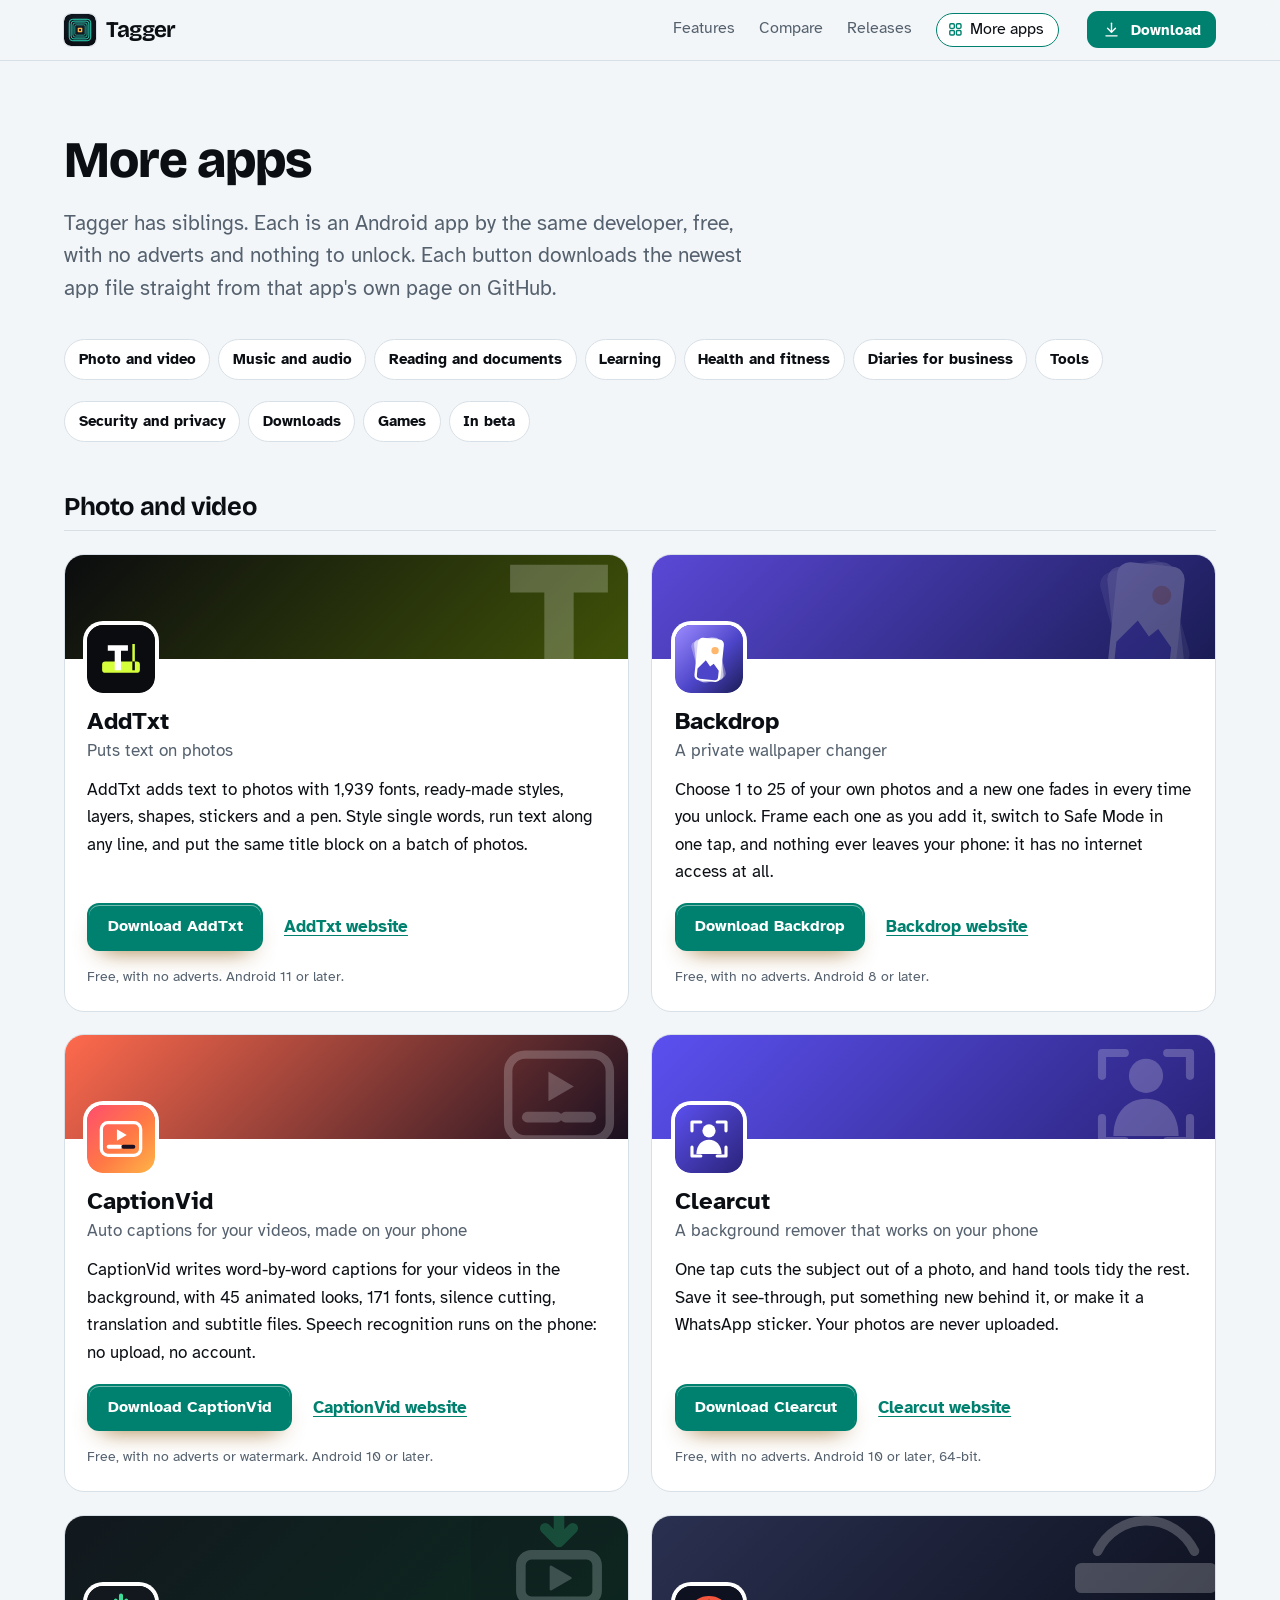
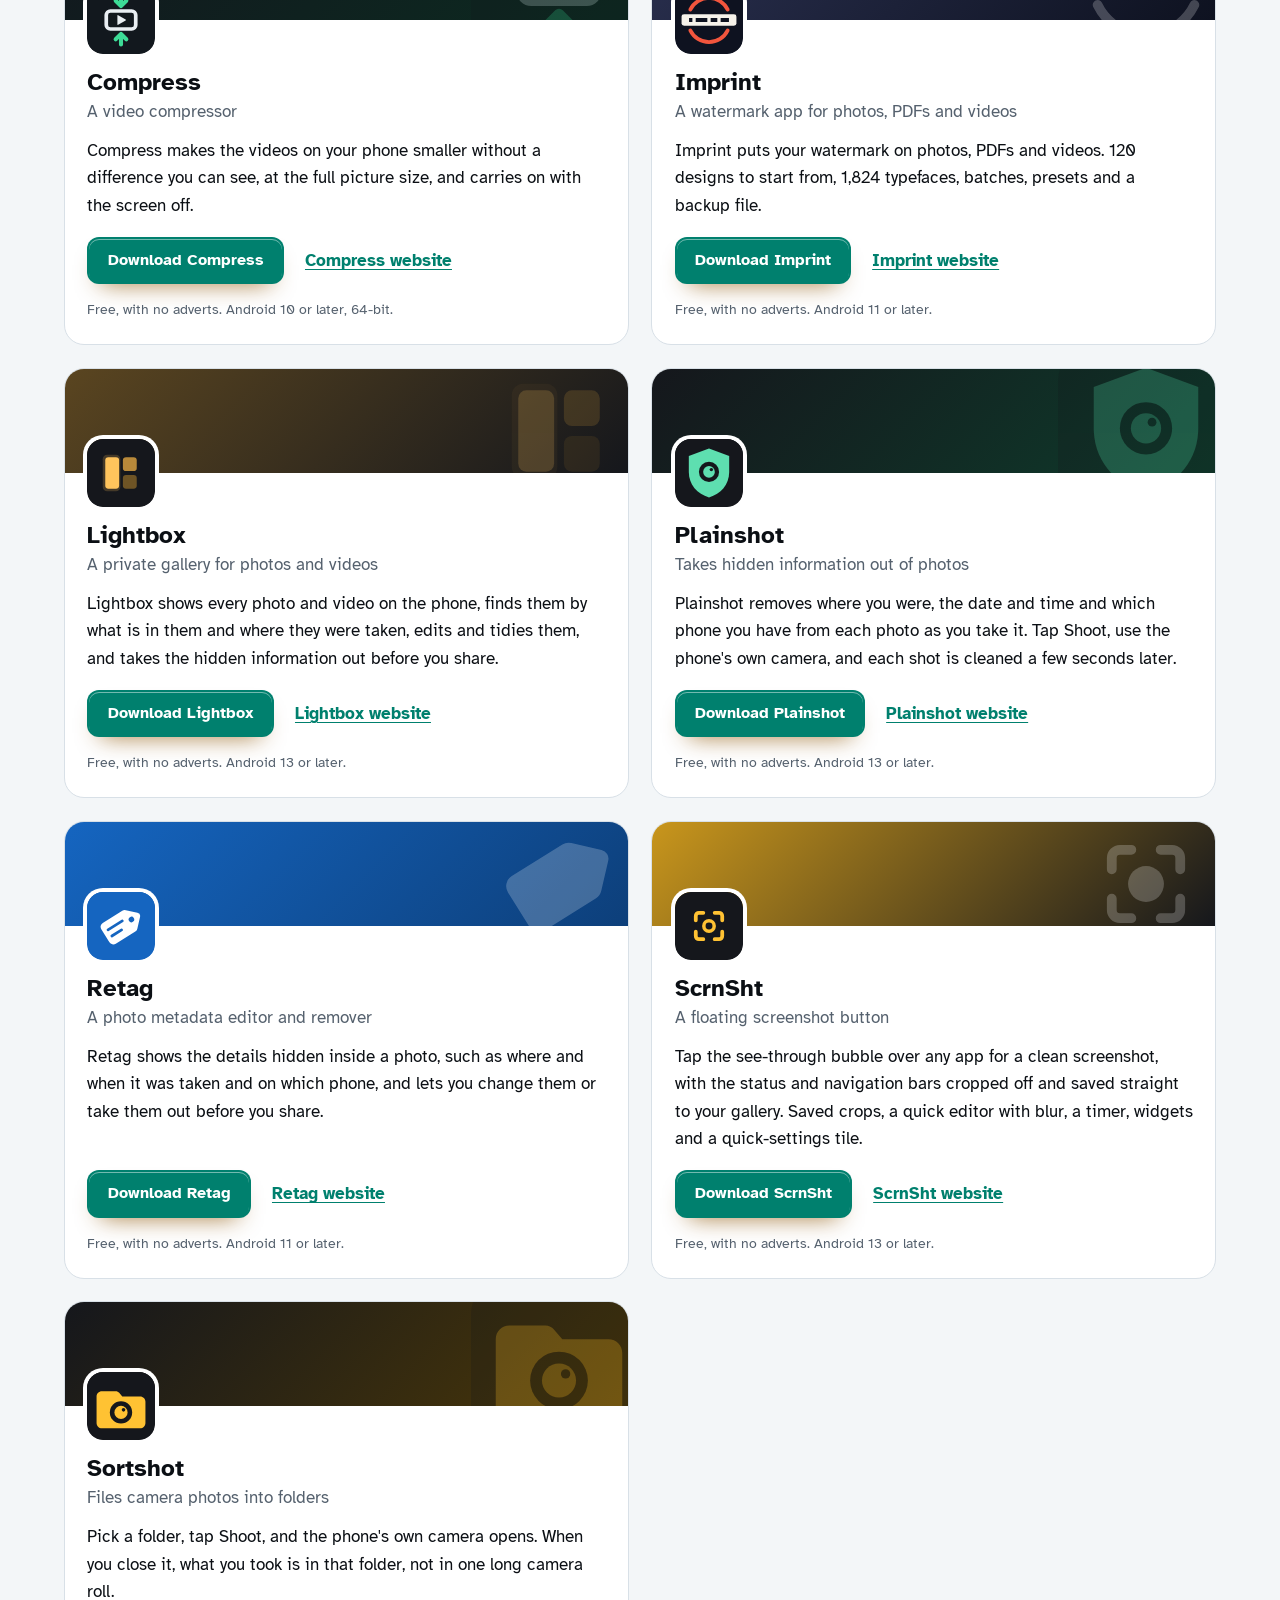
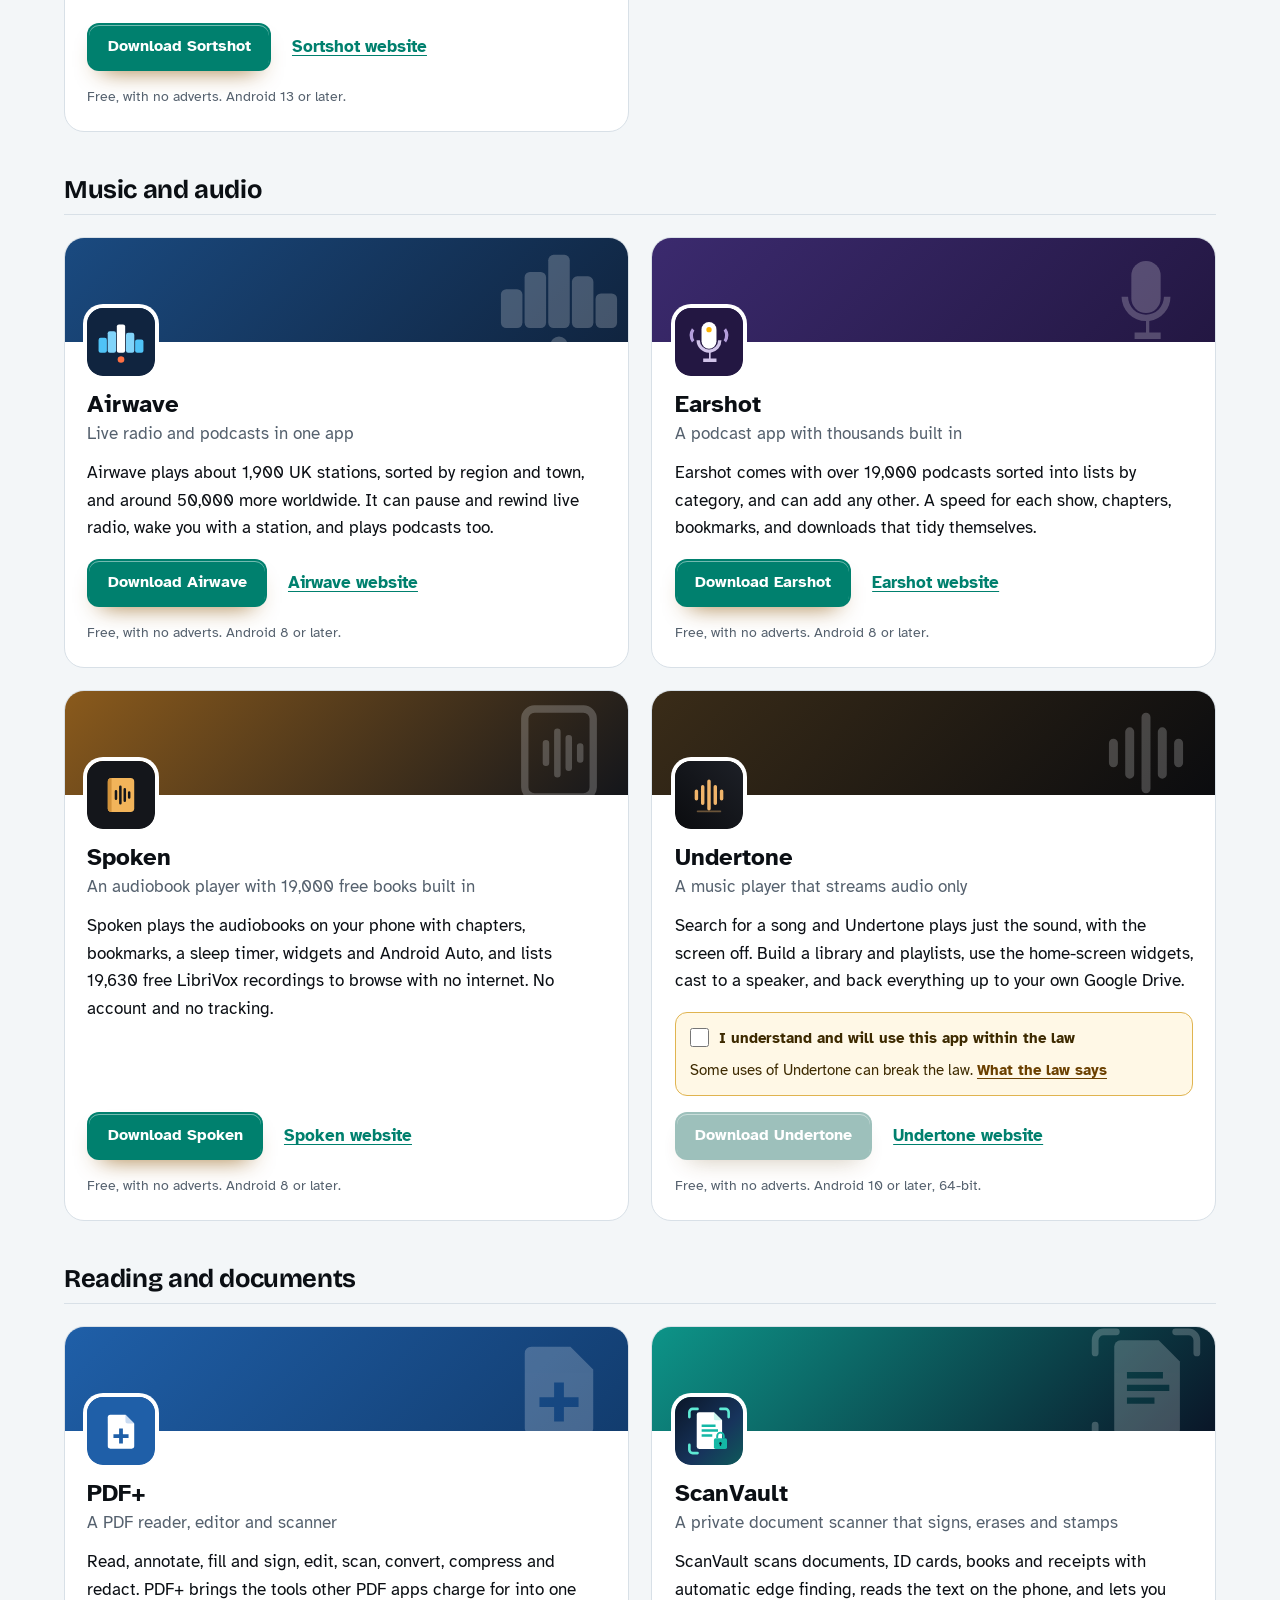
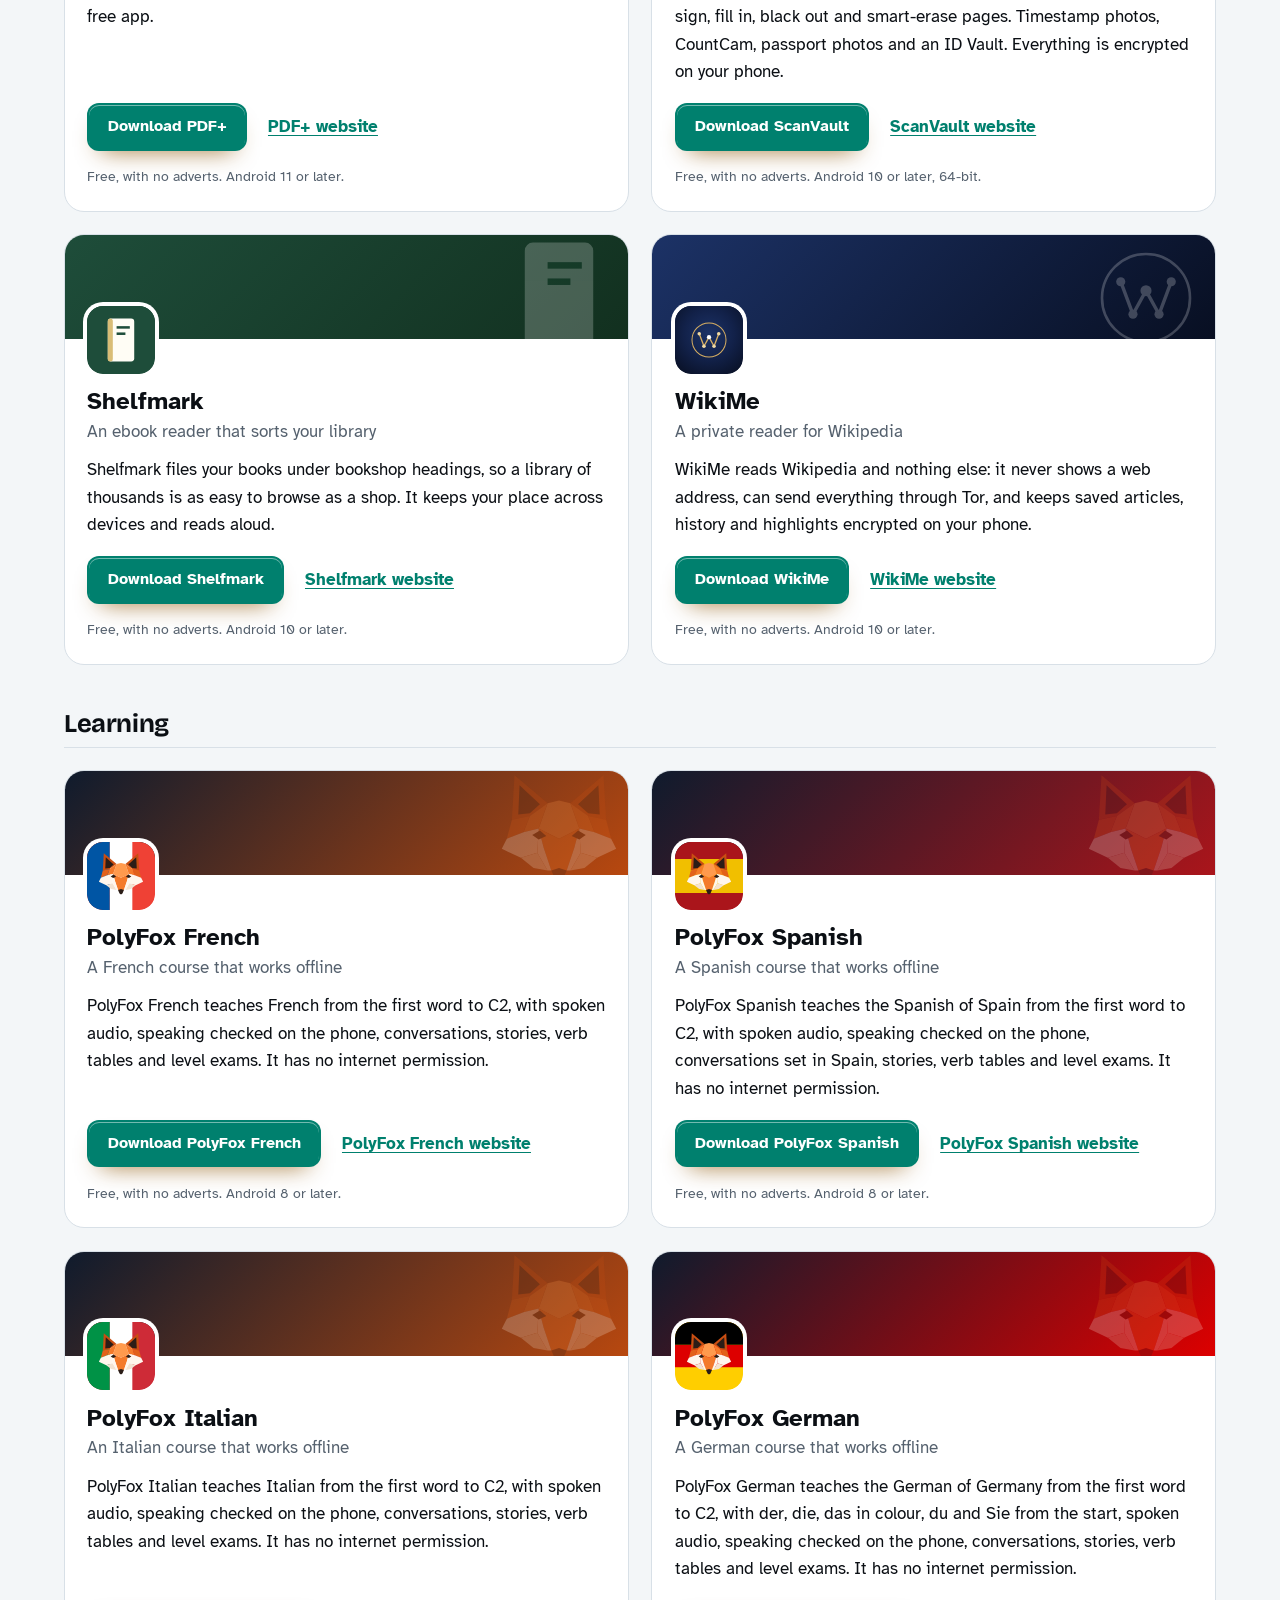
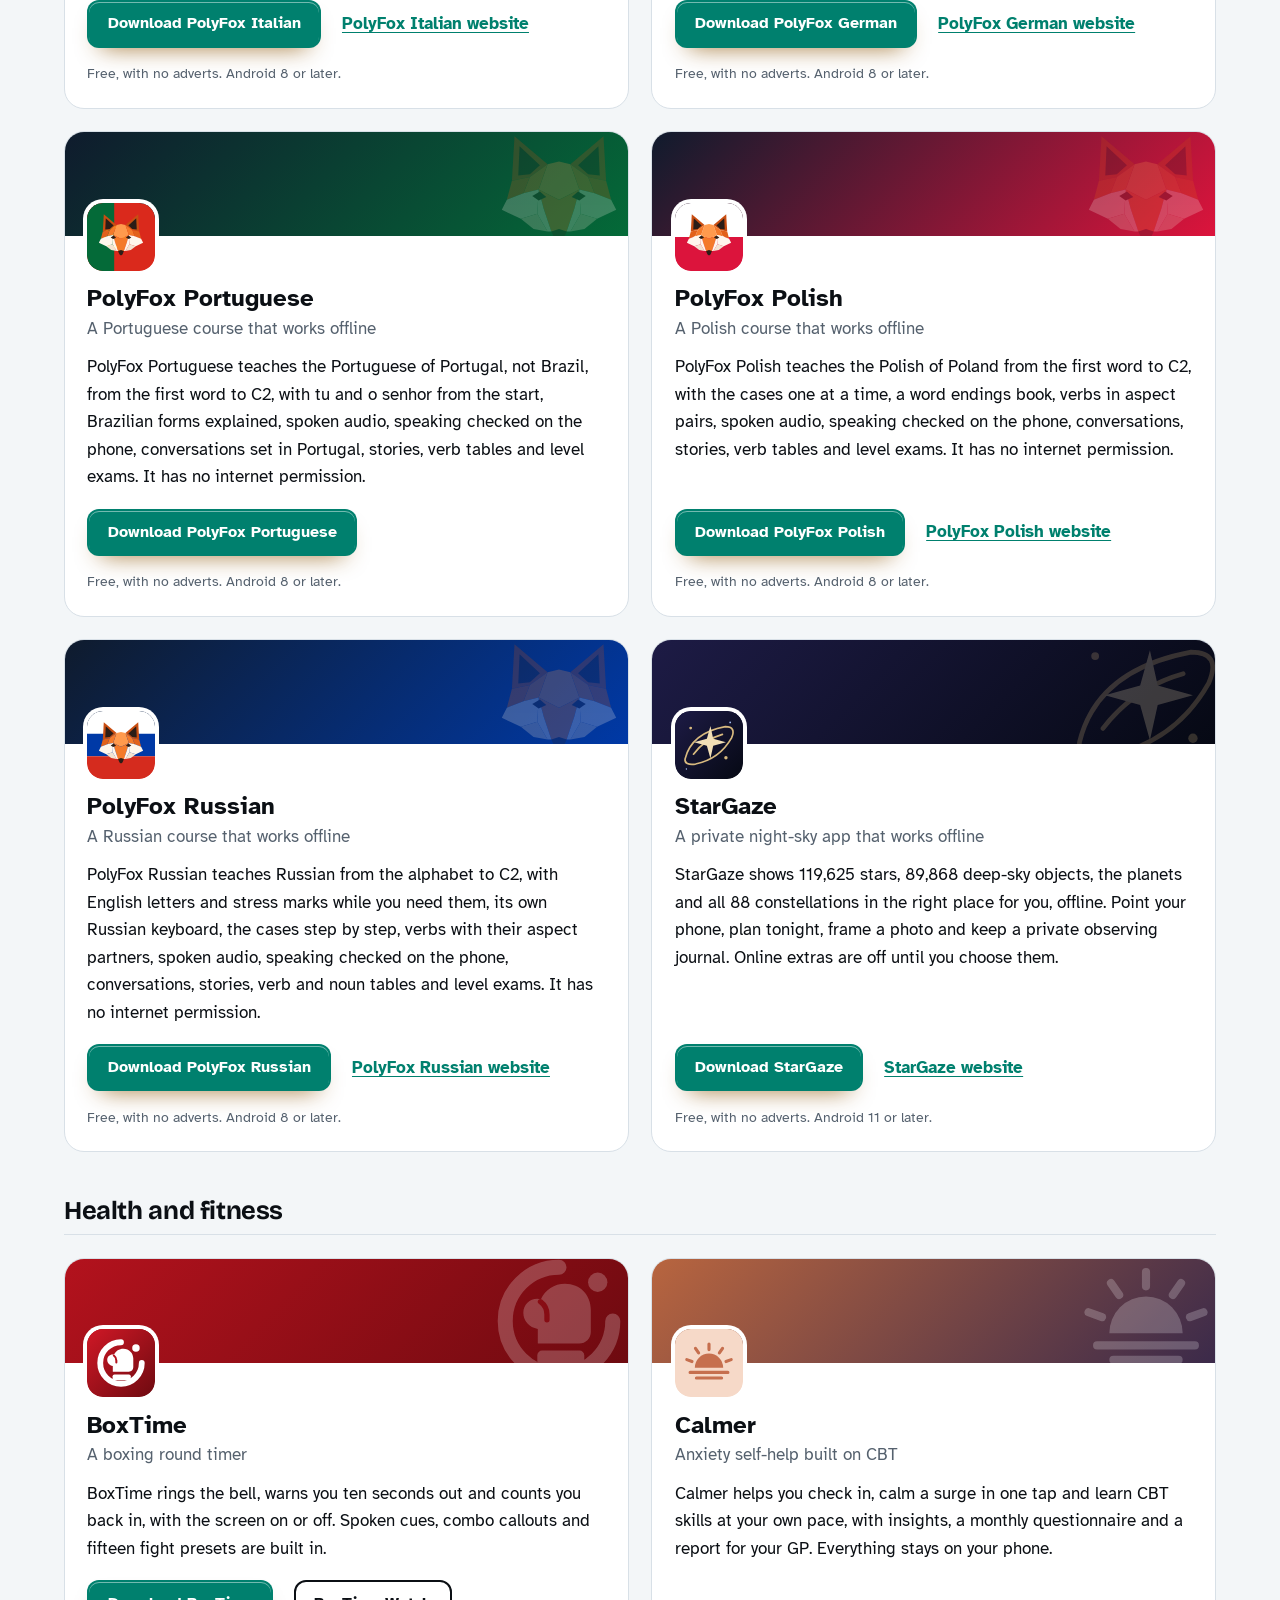
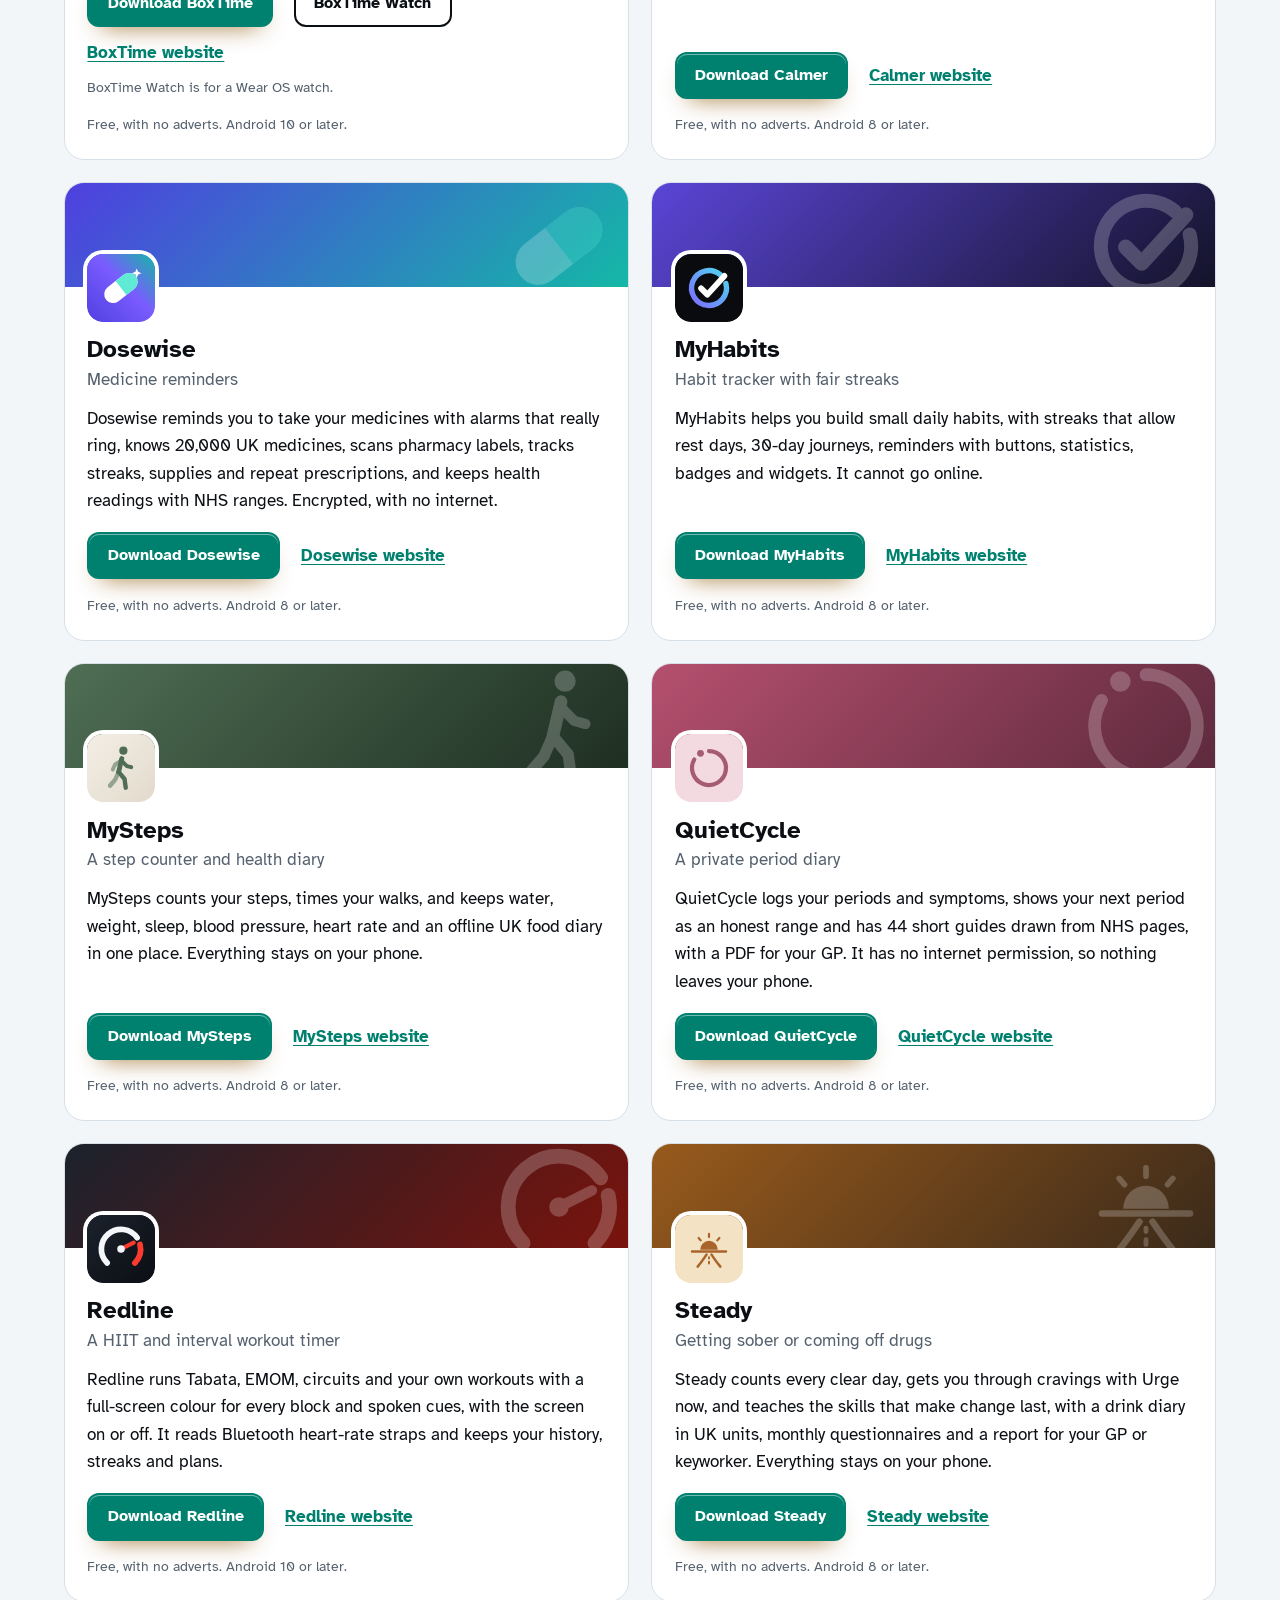
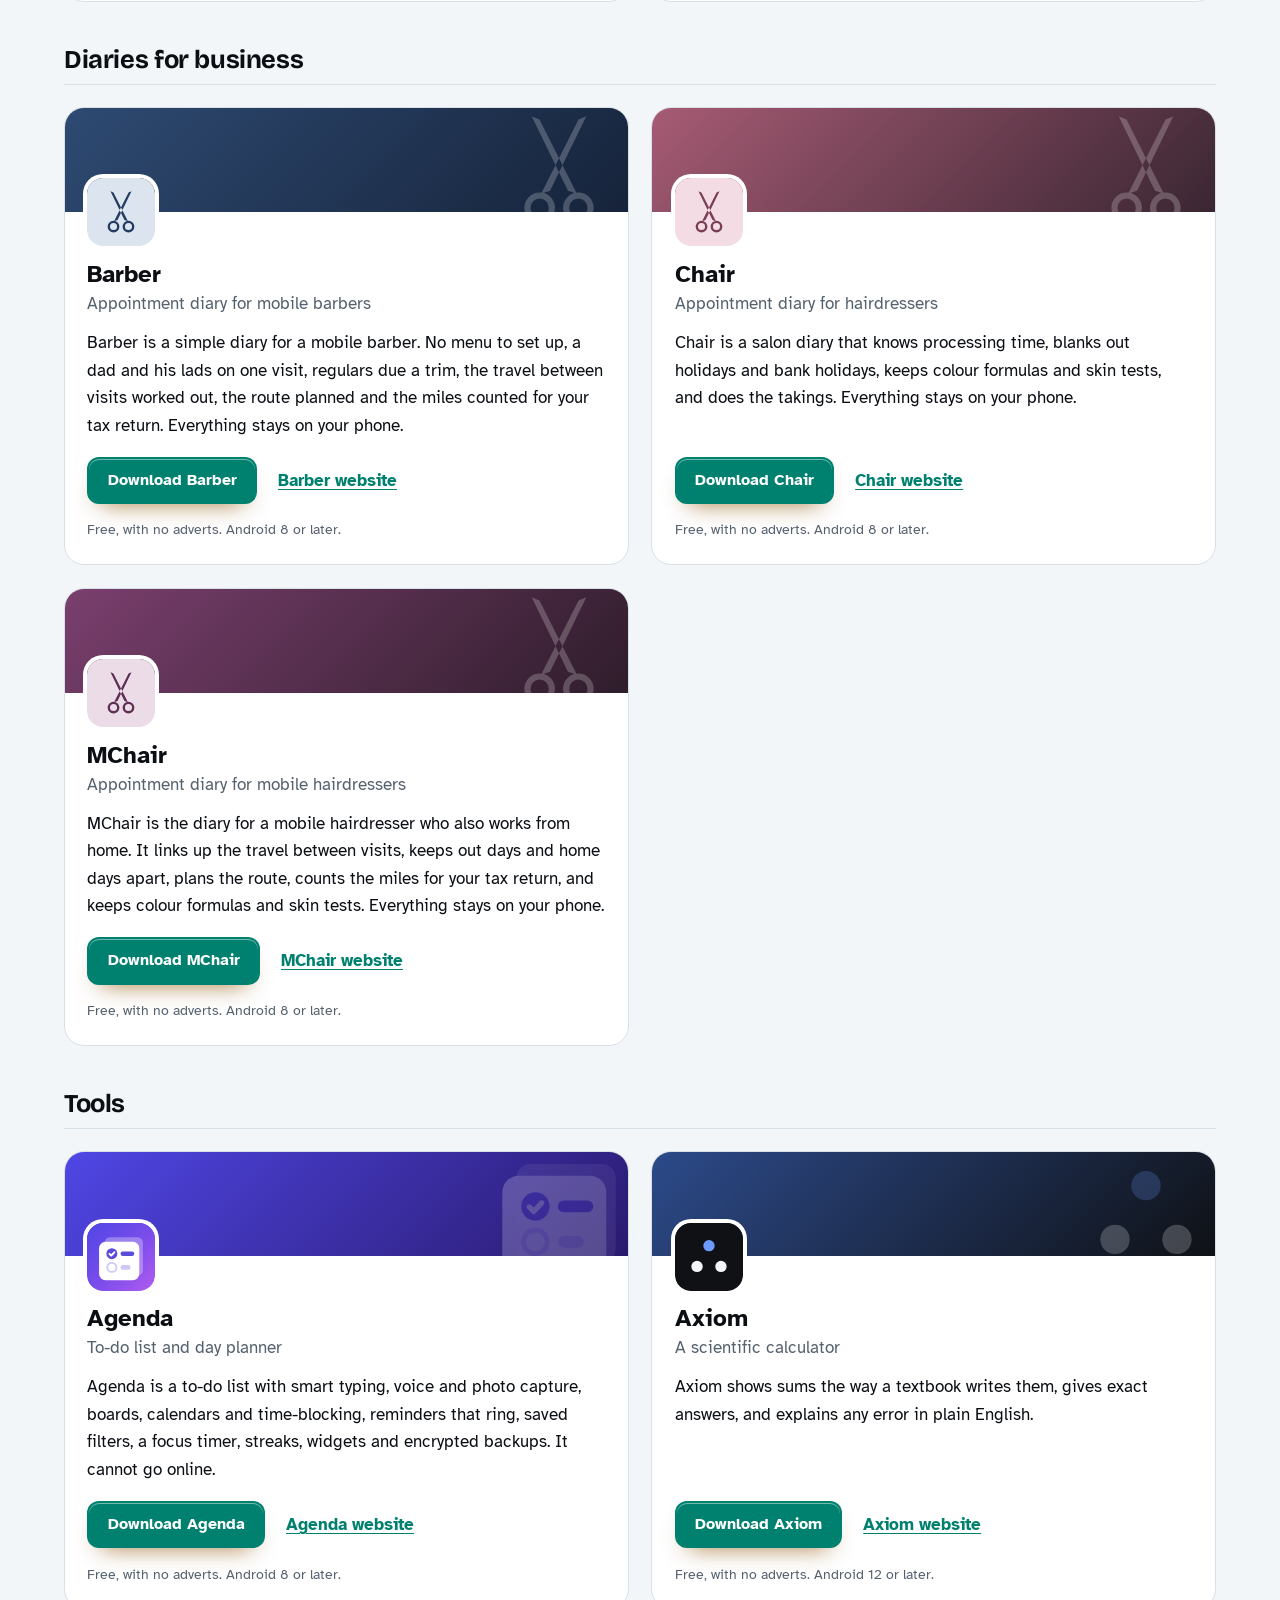
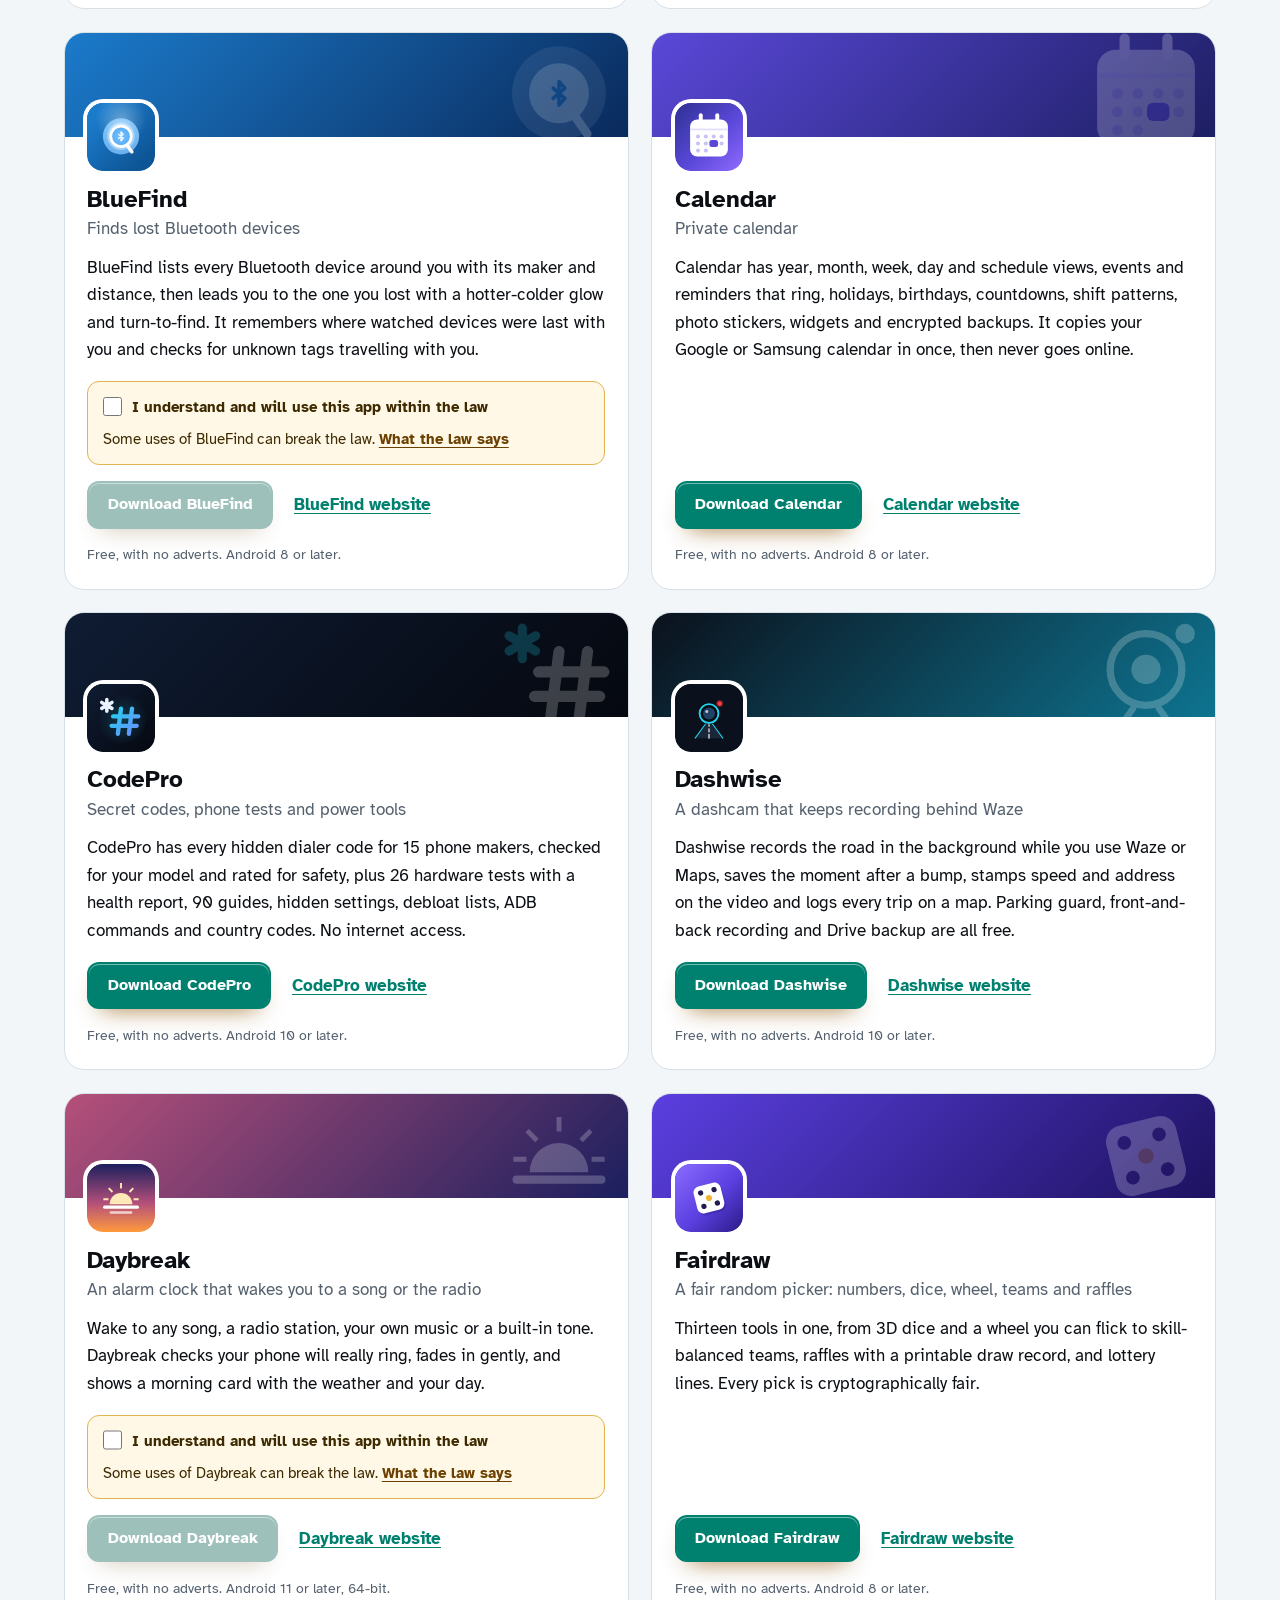
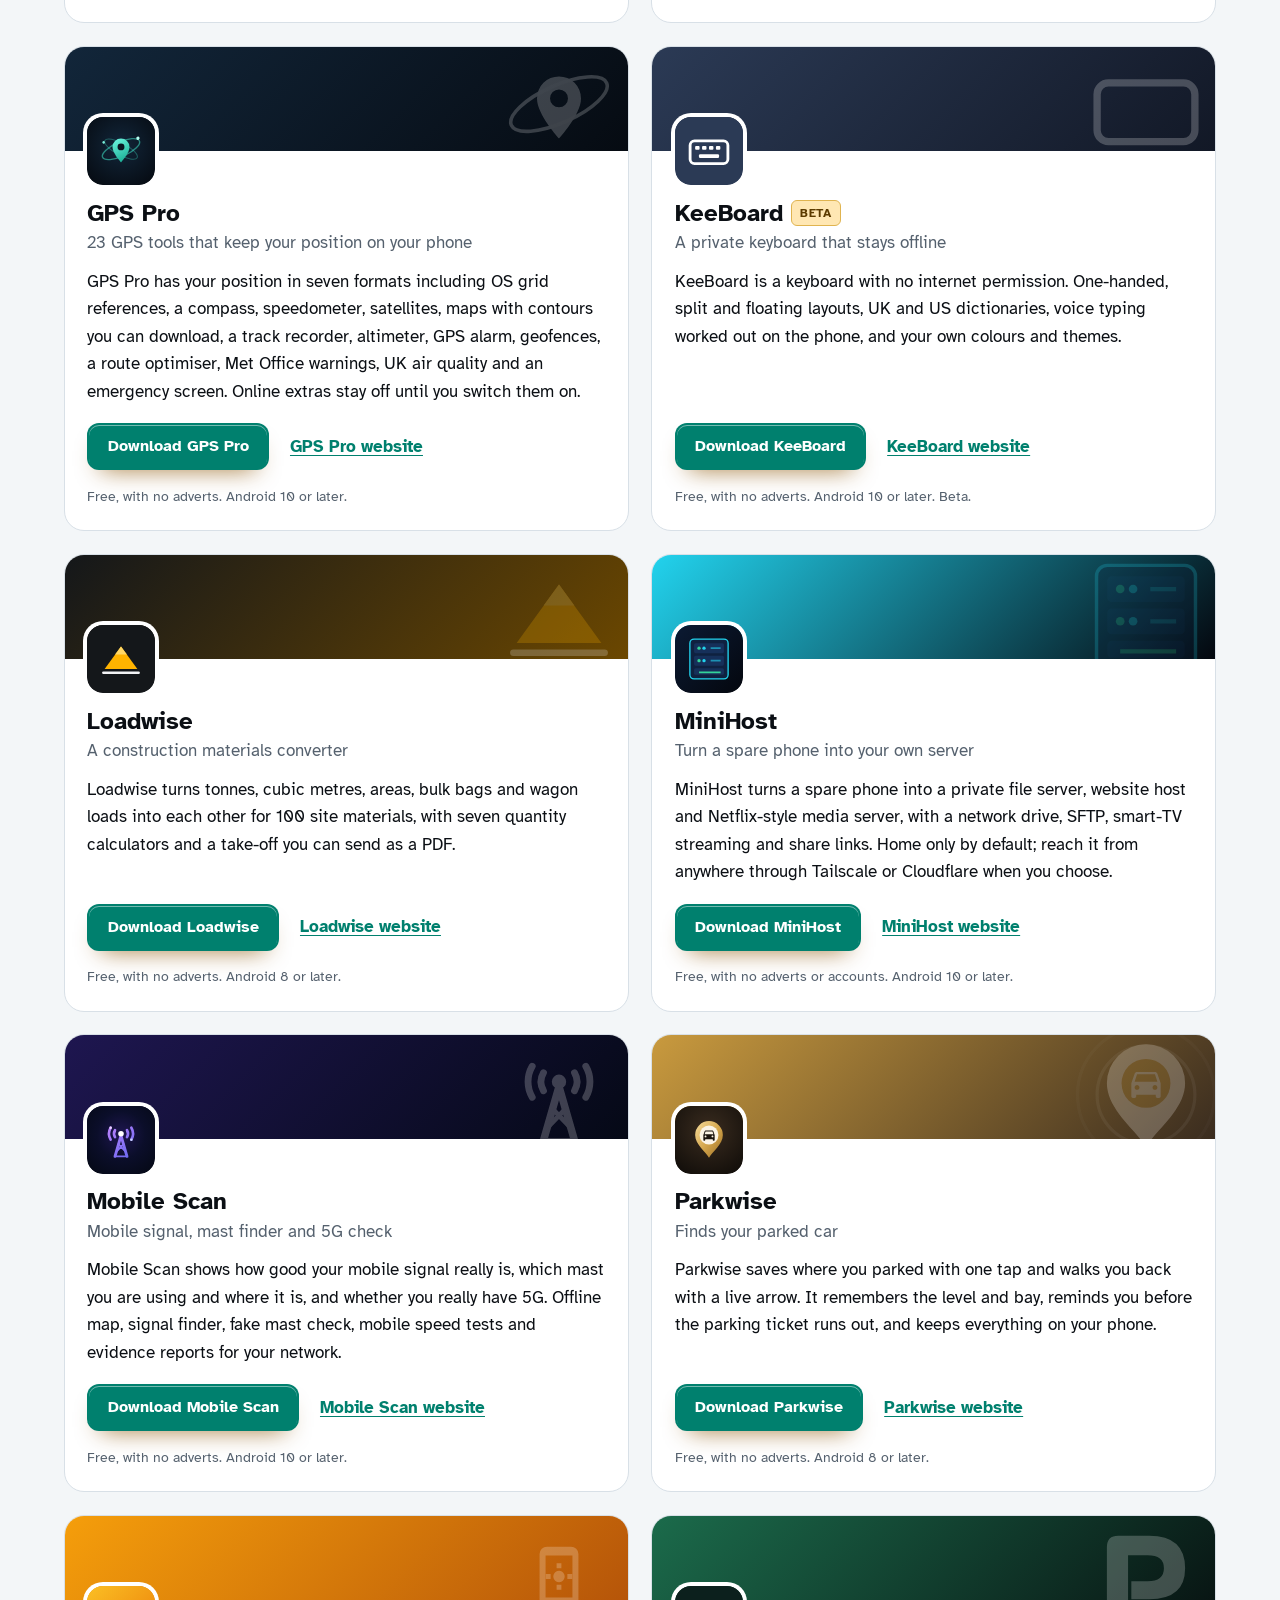
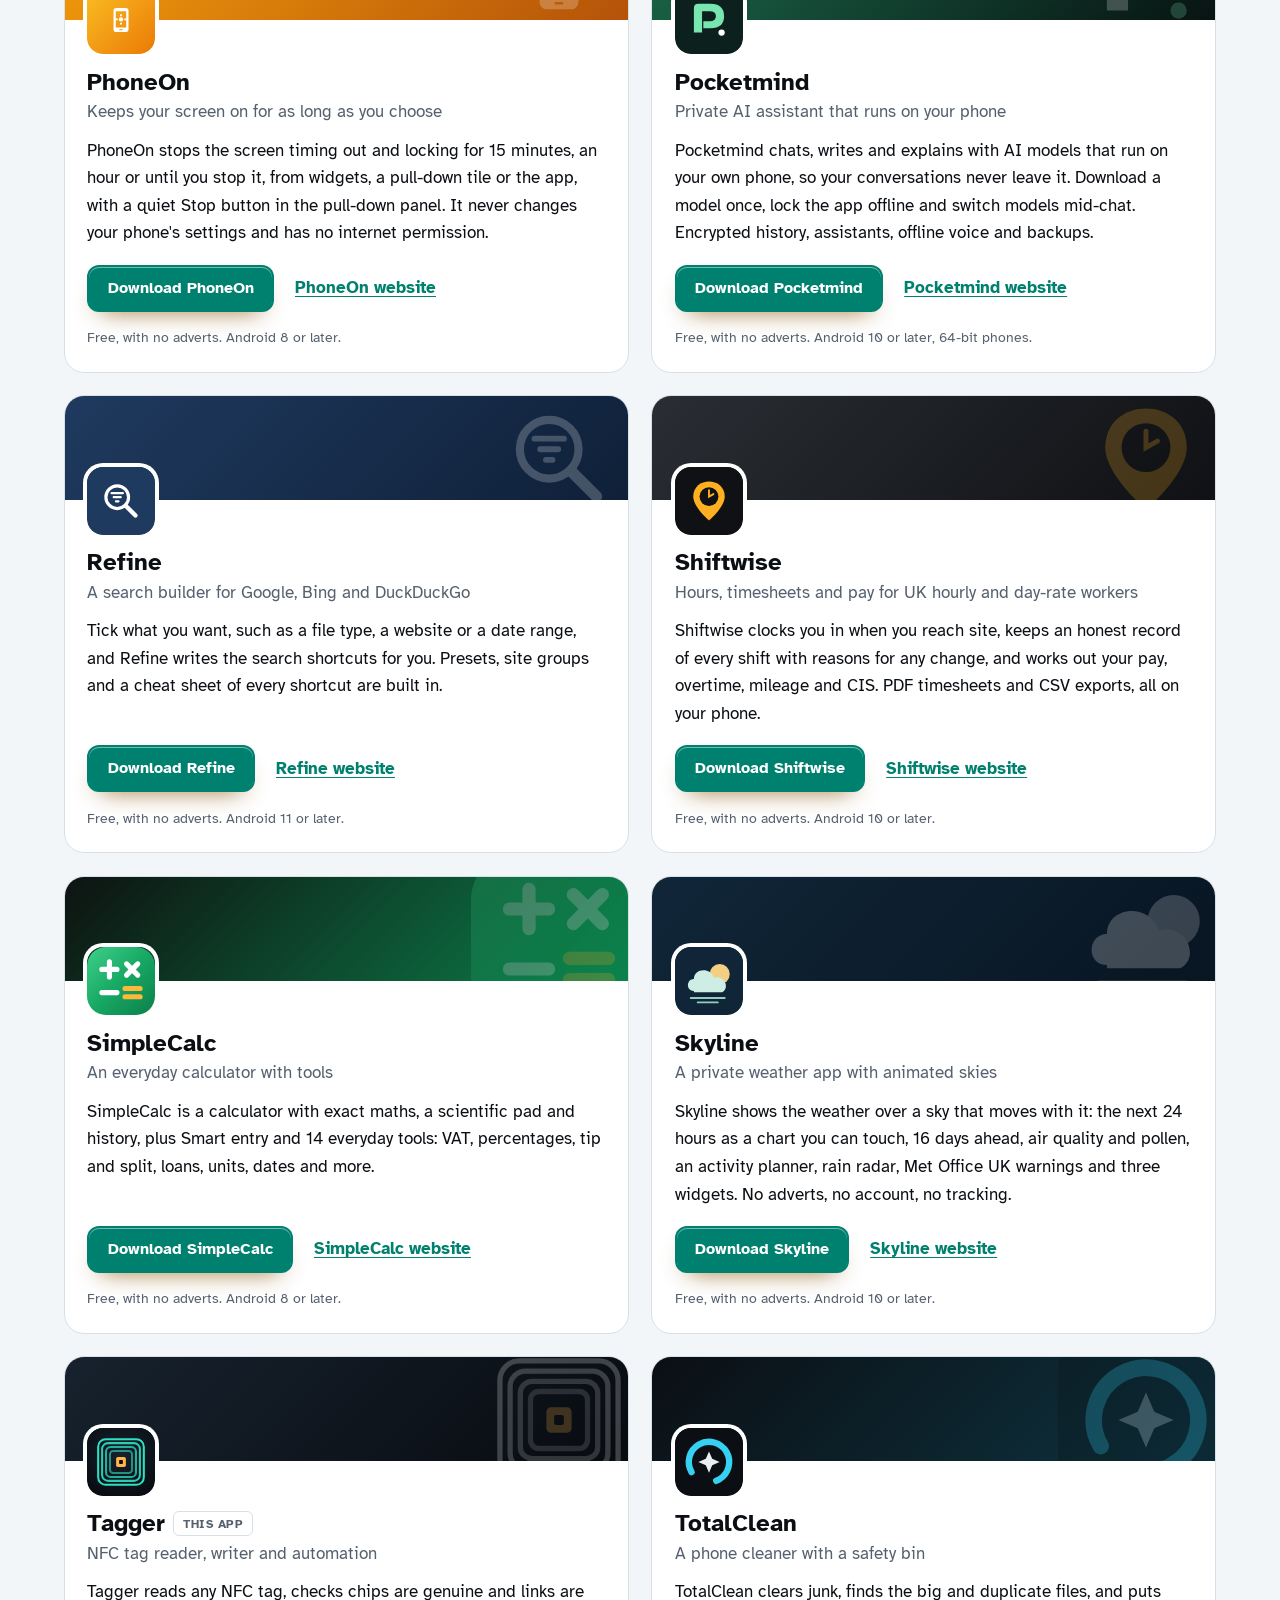
==== more-apps.html @ e25c7b2e "More apps: add MegaGen" ====
<!DOCTYPE html>
<html lang="en-GB">
<head>
<meta charset="utf-8">
<meta name="viewport" content="width=device-width, initial-scale=1">
<title>More free Android apps from the maker of Tagger</title>
<meta name="description" content="All 92 free Android apps from the maker of Tagger, in one list by category, each with its download and a link to its website.">
<meta name="author" content="Jonathan Jackson">
<link rel="canonical" href="https://customgpter.github.io/tagger/more-apps.html">
<meta name="theme-color" content="#f3f6f8" media="(prefers-color-scheme: light)">
<meta name="theme-color" content="#080b10" media="(prefers-color-scheme: dark)">
<meta property="og:type" content="website">
<meta property="og:site_name" content="Tagger">
<meta property="og:title" content="More free Android apps from the maker of Tagger">
<meta property="og:description" content="All 92 free Android apps from the maker of Tagger, in one list by category, each with its download and a link to its website.">
<meta property="og:url" content="https://customgpter.github.io/tagger/more-apps.html">
<meta property="og:image" content="https://customgpter.github.io/tagger/assets/og.png">
<meta property="og:image:width" content="1200">
<meta property="og:image:height" content="630">
<meta property="og:image:alt" content="Tagger&#x27;s tag screen: an NTAG215 with its ID, memory used, and the link, Wi-Fi network and contact stored on it">
<meta property="og:locale" content="en_GB">
<meta name="twitter:card" content="summary_large_image">
<link rel="icon" href="./assets/favicon.svg" type="image/svg+xml">
<link rel="apple-touch-icon" href="./assets/apple-touch-icon.png">
<link rel="preload" href="./assets/fonts/bricolage-grotesque-latin.woff2" as="font" type="font/woff2" crossorigin>
<link rel="preload" href="./assets/fonts/atkinson-hyperlegible-latin-400-normal.woff2" as="font" type="font/woff2" crossorigin>
<link rel="stylesheet" href="./assets/site.css?v=1">
<link rel="stylesheet" href="./assets/house.css?v=1">
<script type="application/ld+json">{"@context":"https://schema.org","@type":"ItemList","name":"Apps from the maker of Tagger","url":"https://customgpter.github.io/tagger/more-apps.html","itemListElement":[{"@type":"ListItem","position":1,"name":"AddTxt","url":"https://customgpter.github.io/addtxt/"},{"@type":"ListItem","position":2,"name":"Backdrop","url":"https://customgpter.github.io/backdrop/"},{"@type":"ListItem","position":3,"name":"CaptionVid","url":"https://customgpter.github.io/captionvid/"},{"@type":"ListItem","position":4,"name":"Clearcut","url":"https://customgpter.github.io/clearcut/"},{"@type":"ListItem","position":5,"name":"Compress","url":"https://customgpter.github.io/compress/"},{"@type":"ListItem","position":6,"name":"Imprint","url":"https://customgpter.github.io/imprint/"},{"@type":"ListItem","position":7,"name":"Lightbox","url":"https://customgpter.github.io/lightbox/"},{"@type":"ListItem","position":8,"name":"Plainshot","url":"https://customgpter.github.io/plainshot/"},{"@type":"ListItem","position":9,"name":"Retag","url":"https://customgpter.github.io/retag/"},{"@type":"ListItem","position":10,"name":"ScrnSht","url":"https://customgpter.github.io/scrnsht/"},{"@type":"ListItem","position":11,"name":"Sortshot","url":"https://customgpter.github.io/sortshot/"},{"@type":"ListItem","position":12,"name":"Airwave","url":"https://customgpter.github.io/airwave/"},{"@type":"ListItem","position":13,"name":"Earshot","url":"https://customgpter.github.io/earshot/"},{"@type":"ListItem","position":14,"name":"Spoken","url":"https://customgpter.github.io/spoken/"},{"@type":"ListItem","position":15,"name":"Undertone","url":"https://customgpter.github.io/undertone/"},{"@type":"ListItem","position":16,"name":"PDF+","url":"https://customgpter.github.io/pdfplus/"},{"@type":"ListItem","position":17,"name":"ScanVault","url":"https://customgpter.github.io/scanvault/"},{"@type":"ListItem","position":18,"name":"Shelfmark","url":"https://customgpter.github.io/shelfmark/"},{"@type":"ListItem","position":19,"name":"WikiMe","url":"https://customgpter.github.io/wikime/"},{"@type":"ListItem","position":20,"name":"PolyFox French","url":"https://customgpter.github.io/polyfox/"},{"@type":"ListItem","position":21,"name":"PolyFox German","url":"https://customgpter.github.io/polyfox-german/"},{"@type":"ListItem","position":22,"name":"PolyFox Polish","url":"https://customgpter.github.io/polyfox-polish/"},{"@type":"ListItem","position":23,"name":"PolyFox Russian","url":"https://customgpter.github.io/polyfox-russian/"},{"@type":"ListItem","position":24,"name":"StarGaze","url":"https://customgpter.github.io/stargaze/"},{"@type":"ListItem","position":25,"name":"BoxTime","url":"https://customgpter.github.io/boxtime/"},{"@type":"ListItem","position":26,"name":"Calmer","url":"https://customgpter.github.io/calmer/"},{"@type":"ListItem","position":27,"name":"Dosewise","url":"https://customgpter.github.io/dosewise/"},{"@type":"ListItem","position":28,"name":"MyHabits","url":"https://customgpter.github.io/myhabits/"},{"@type":"ListItem","position":29,"name":"MySteps","url":"https://customgpter.github.io/mysteps/"},{"@type":"ListItem","position":30,"name":"QuietCycle","url":"https://customgpter.github.io/quietcycle/"},{"@type":"ListItem","position":31,"name":"Redline","url":"https://customgpter.github.io/redline/"},{"@type":"ListItem","position":32,"name":"Steady","url":"https://customgpter.github.io/steady/"},{"@type":"ListItem","position":33,"name":"Barber","url":"https://customgpter.github.io/barber/"},{"@type":"ListItem","position":34,"name":"Chair","url":"https://customgpter.github.io/chair/"},{"@type":"ListItem","position":35,"name":"MChair","url":"https://customgpter.github.io/mchair/"},{"@type":"ListItem","position":36,"name":"Agenda","url":"https://customgpter.github.io/agenda/"},{"@type":"ListItem","position":37,"name":"Axiom","url":"https://customgpter.github.io/axiom/"},{"@type":"ListItem","position":38,"name":"BlueFind","url":"https://customgpter.github.io/bluefind/"},{"@type":"ListItem","position":39,"name":"Calendar","url":"https://customgpter.github.io/calendar/"},{"@type":"ListItem","position":40,"name":"CodePro","url":"https://customgpter.github.io/codepro/"},{"@type":"ListItem","position":41,"name":"Dashwise","url":"https://customgpter.github.io/dashwise/"},{"@type":"ListItem","position":42,"name":"Daybreak","url":"https://customgpter.github.io/daybreak/"},{"@type":"ListItem","position":43,"name":"Fairdraw","url":"https://customgpter.github.io/fairdraw/"},{"@type":"ListItem","position":44,"name":"GPS Pro","url":"https://customgpter.github.io/gpspro/"},{"@type":"ListItem","position":45,"name":"KeeBoard","url":"https://customgpter.github.io/keeboard/"},{"@type":"ListItem","position":46,"name":"Loadwise","url":"https://customgpter.github.io/loadwise/"},{"@type":"ListItem","position":47,"name":"MiniHost","url":"https://customgpter.github.io/minihost/"},{"@type":"ListItem","position":48,"name":"Mobile Scan","url":"https://customgpter.github.io/mobilescan/"},{"@type":"ListItem","position":49,"name":"Parkwise","url":"https://customgpter.github.io/parkwise/"},{"@type":"ListItem","position":50,"name":"Pocketmind","url":"https://customgpter.github.io/pocketmind/"},{"@type":"ListItem","position":51,"name":"Refine","url":"https://customgpter.github.io/refine/"},{"@type":"ListItem","position":52,"name":"Shiftwise","url":"https://customgpter.github.io/shiftwise/"},{"@type":"ListItem","position":53,"name":"SimpleCalc","url":"https://customgpter.github.io/simplecalc/"},{"@type":"ListItem","position":54,"name":"Skyline","url":"https://customgpter.github.io/skyline/"},{"@type":"ListItem","position":55,"name":"Tagger","url":"https://customgpter.github.io/tagger/"},{"@type":"ListItem","position":56,"name":"TotalClean","url":"https://customgpter.github.io/totalclean/"},{"@type":"ListItem","position":57,"name":"TVLink","url":"https://customgpter.github.io/tvlink/"},{"@type":"ListItem","position":58,"name":"Unbox","url":"https://customgpter.github.io/unbox/"},{"@type":"ListItem","position":59,"name":"WhatsKeep","url":"https://customgpter.github.io/whatskeep/"},{"@type":"ListItem","position":60,"name":"WiFi Scan","url":"https://customgpter.github.io/wifiscan/"},{"@type":"ListItem","position":61,"name":"Auditly","url":"https://customgpter.github.io/auditly/"},{"@type":"ListItem","position":62,"name":"Backchannel","url":"https://customgpter.github.io/backchannel/"},{"@type":"ListItem","position":63,"name":"ENotes","url":"https://customgpter.github.io/enotes/"},{"@type":"ListItem","position":64,"name":"FindMe","url":"https://customgpter.github.io/findme/"},{"@type":"ListItem","position":65,"name":"iLock","url":"https://customgpter.github.io/ilock/"},{"@type":"ListItem","position":66,"name":"ImSafe","url":"https://customgpter.github.io/imsafe/"},{"@type":"ListItem","position":67,"name":"IShred","url":"https://customgpter.github.io/ishred/"},{"@type":"ListItem","position":68,"name":"LockBox","url":"https://customgpter.github.io/lockbox/"},{"@type":"ListItem","position":69,"name":"PassVault","url":"https://customgpter.github.io/passvault/"},{"@type":"ListItem","position":70,"name":"SpyFind","url":"https://customgpter.github.io/spyfind/"},{"@type":"ListItem","position":71,"name":"TextWipe","url":"https://customgpter.github.io/textwipe/"},{"@type":"ListItem","position":72,"name":"Tracewire","url":"https://customgpter.github.io/tracewire/"},{"@type":"ListItem","position":73,"name":"Vigil","url":"https://customgpter.github.io/vigil/"},{"@type":"ListItem","position":74,"name":"Grab","url":"https://customgpter.github.io/grab/"},{"@type":"ListItem","position":75,"name":"Swarm","url":"https://customgpter.github.io/swarm/"},{"@type":"ListItem","position":76,"name":"Plane Games","url":"https://customgpter.github.io/plane-games/"},{"@type":"ListItem","position":77,"name":"Ninefold","url":"https://customgpter.github.io/ninefold/"},{"@type":"ListItem","position":78,"name":"Cubewise","url":"https://customgpter.github.io/cubewise/"},{"@type":"ListItem","position":79,"name":"Tilewise","url":"https://customgpter.github.io/tilewise/"},{"@type":"ListItem","position":80,"name":"Letterwise","url":"https://customgpter.github.io/letterwise/"},{"@type":"ListItem","position":81,"name":"Kingside","url":"https://customgpter.github.io/kingside/"},{"@type":"ListItem","position":82,"name":"Deckhand","url":"https://customgpter.github.io/deckhand/"},{"@type":"ListItem","position":83,"name":"SNESForge","url":"https://customgpter.github.io/snesforge/"},{"@type":"ListItem","position":84,"name":"Fame Boy","url":"https://customgpter.github.io/fameboy/"},{"@type":"ListItem","position":85,"name":"PSPPro","url":"https://customgpter.github.io/psppro/"},{"@type":"ListItem","position":86,"name":"MegaGen","url":"https://customgpter.github.io/megagen/"},{"@type":"ListItem","position":87,"name":"QVR","url":"https://customgpter.github.io/qvr/"},{"@type":"ListItem","position":88,"name":"QVR Watch","url":"https://customgpter.github.io/qvr-watch/"},{"@type":"ListItem","position":89,"name":"QVRLite","url":"https://customgpter.github.io/qvrlite/"},{"@type":"ListItem","position":90,"name":"Onionz","url":"https://customgpter.github.io/onionz/"},{"@type":"ListItem","position":91,"name":"OnionzWeb","url":"https://customgpter.github.io/onionzweb/"}]}</script>
<link rel="stylesheet" href="./assets/apps-list.css?v=1">
<script src="./assets/apps-list.js?v=1" defer></script>
</head>
<body>
<a class="skip" href="#main">Skip to content</a>
<header class="masthead">
<div class="wrap">
<a class="brand" href="./" aria-label="Tagger home"><svg viewBox="0 0 108 108" aria-hidden="true"><defs><radialGradient id="tgg" cx="54" cy="40" r="80" gradientUnits="userSpaceOnUse"><stop offset="0" stop-color="#17222E"/><stop offset="1" stop-color="#080B10"/></radialGradient></defs><rect width="108" height="108" rx="24" fill="url(#tgg)"/><g transform="translate(54 54) scale(1.25) translate(-54 -54)"><rect x="25" y="25" width="58" height="58" rx="9.5" fill="none" stroke="#2DE1C2" stroke-opacity="1" stroke-width="2.6"/><rect x="30" y="30" width="48" height="48" rx="7.6" fill="none" stroke="#2DE1C2" stroke-opacity=".9" stroke-width="2.6"/><rect x="35" y="35" width="38" height="38" rx="5.8" fill="none" stroke="#2DE1C2" stroke-opacity=".75" stroke-width="2.6"/><rect x="40" y="40" width="28" height="28" rx="4.2" fill="none" stroke="#2DE1C2" stroke-opacity=".6" stroke-width="2.6"/><rect x="47.8" y="47.8" width="12.4" height="12.4" rx="2.2" fill="#FFB547"/><rect x="51.6" y="51.6" width="4.8" height="4.8" rx="0.9" fill="#0B0F14"/></g></svg><span>Tagger</span></a>
<nav aria-label="Main"><ul><li><a href="./#features">Features</a></li><li><a href="./compare.html">Compare</a></li><li><a href="./releases.html">Releases</a></li><li><a class="more-apps" href="./more-apps.html" aria-current="page"><svg class="ico" viewBox="0 0 24 24" aria-hidden="true"><rect x="4" y="4" width="6.5" height="6.5" rx="1.6"/><rect x="13.5" y="4" width="6.5" height="6.5" rx="1.6"/><rect x="4" y="13.5" width="6.5" height="6.5" rx="1.6"/><rect x="13.5" y="13.5" width="6.5" height="6.5" rx="1.6"/></svg>More apps</a></li></ul></nav>
<a class="button small" href="./#download"><svg class="ico" viewBox="0 0 24 24" aria-hidden="true"><path d="M12 4v11"/><path d="M7 10.5l5 5 5-5"/><path d="M5 20h14"/></svg>Download</a>
</div>
</header>
<main id="main" class="doc">
<div class="wrap">
<div class="measure">
<h1>More apps</h1>
<p class="lede">Tagger has siblings. Each is an Android app by the same developer, free, with no adverts and nothing to unlock. Each button downloads the newest app file straight from that app's own page on GitHub.</p>
</div>
<!-- apps:start -->
<nav class="mapps-jump" aria-label="App groups"><ul><li><a href="#apps-photo">Photo and video</a></li><li><a href="#apps-audio">Music and audio</a></li><li><a href="#apps-reading">Reading and documents</a></li><li><a href="#apps-learning">Learning</a></li><li><a href="#apps-health">Health and fitness</a></li><li><a href="#apps-diaries">Diaries for business</a></li><li><a href="#apps-tools">Tools</a></li><li><a href="#apps-security">Security and privacy</a></li><li><a href="#apps-downloads">Downloads</a></li><li><a href="#apps-games">Games</a></li><li><a href="#apps-testing">In beta</a></li></ul></nav>
<div class="mapps-group" role="group" aria-labelledby="apps-photo"><h2 class="mapps-cat" id="apps-photo">Photo and video</h2>
<ul class="mapps"><li class="mapp" style="--b:#0b0c0f;--b2:#3f5208"><div class="mapp-cover" aria-hidden="true"><svg viewBox="0 0 108 108"><path fill="#fff" d="M24 22h60v17H63v49H45V39H24z"/></svg></div><div class="mapp-body"><svg class="mapp-icon" viewBox="0 0 108 108" aria-hidden="true"><rect width="108" height="108" rx="24" fill="#0b0c0f"/><path fill="#d4ff3a" d="M29 58h50a5 5 0 0 1 5 5v8a5 5 0 0 1-5 5H29a5 5 0 0 1-5-5v-8a5 5 0 0 1 5-5z"/><path fill="#fff" d="M33 32h32v9H54v31H44V41H33z"/><path fill="#d4ff3a" d="M72 30h4v28h-4z"/><path fill="#0b0c0f" d="M72 58h4v14h-4z"/></svg><h3>AddTxt</h3><p class="mapp-kind">Puts text on photos</p><p class="mapp-say">AddTxt adds text to photos with 1,939 fonts, ready-made styles, layers, shapes, stickers and a pen. Style single words, run text along any line, and put the same title block on a batch of photos.</p><p class="mapp-go"><a class="button" href="https://github.com/CustomGPTer/addtxt/releases/latest/download/AddTxt.apk">Download AddTxt</a><a class="mapp-site" href="https://customgpter.github.io/addtxt/">AddTxt website</a></p><p class="mapp-needs">Free, with no adverts. Android 11 or later.</p></div></li>
<li class="mapp" style="--b:#5a48d6;--b2:#1a1c55"><div class="mapp-cover" aria-hidden="true"><svg viewBox="0 0 108 108"><g transform="translate(54 58) scale(1.3) translate(-54 -58)"><rect x="38" y="30" width="32" height="52" rx="6" fill="#fff" fill-opacity=".3" transform="rotate(-16 54 58)"/><rect x="38" y="30" width="32" height="52" rx="6" fill="#fff" fill-opacity=".6" transform="rotate(-6 54 58)"/><g transform="rotate(6 54 58)"><rect x="38" y="30" width="32" height="52" rx="6" fill="#fff"/><path d="M41 68l9-11 6 7 4-4 7 8v8a4 4 0 0 1-4 4H45a4 4 0 0 1-4-4z" fill="#4d45c9"/><circle cx="60" cy="44" r="4.5" fill="#FFB86B"/></g></g></svg></div><div class="mapp-body"><svg class="mapp-icon" viewBox="0 0 108 108" aria-hidden="true"><defs><linearGradient id="i-backdrop-mapp-cc" x1="0" y1="0" x2="1" y2="1"><stop offset="0" stop-color="#9c8bff"/><stop offset=".55" stop-color="#4d45c9"/><stop offset="1" stop-color="#1a1c55"/></linearGradient></defs><rect width="108" height="108" rx="24" fill="url(#i-backdrop-mapp-cc)"/><g transform="translate(54 58) scale(1.3) translate(-54 -58)"><rect x="38" y="30" width="32" height="52" rx="6" fill="#fff" fill-opacity=".3" transform="rotate(-16 54 58)"/><rect x="38" y="30" width="32" height="52" rx="6" fill="#fff" fill-opacity=".6" transform="rotate(-6 54 58)"/><g transform="rotate(6 54 58)"><rect x="38" y="30" width="32" height="52" rx="6" fill="#fff"/><path d="M41 68l9-11 6 7 4-4 7 8v8a4 4 0 0 1-4 4H45a4 4 0 0 1-4-4z" fill="#4d45c9"/><circle cx="60" cy="44" r="4.5" fill="#FFB86B"/></g></g></svg><h3>Backdrop</h3><p class="mapp-kind">A private wallpaper changer</p><p class="mapp-say">Choose 1 to 25 of your own photos and a new one fades in every time you unlock. Frame each one as you add it, switch to Safe Mode in one tap, and nothing ever leaves your phone: it has no internet access at all.</p><p class="mapp-go"><a class="button" href="https://github.com/CustomGPTer/backdrop/releases/latest/download/Backdrop.apk">Download Backdrop</a><a class="mapp-site" href="https://customgpter.github.io/backdrop/">Backdrop website</a></p><p class="mapp-needs">Free, with no adverts. Android 8 or later.</p></div></li>
<li class="mapp" style="--b:#ff6a4d;--b2:#1a1020"><div class="mapp-cover" aria-hidden="true"><svg viewBox="0 0 108 108"><g transform="translate(54 54) scale(1.3) translate(-54 -54)"><path d="M38,34 h32 a8,8 0 0 1 8,8 v24 a8,8 0 0 1 -8,8 h-32 a8,8 0 0 1 -8,-8 v-24 a8,8 0 0 1 8,-8 z" fill="none" stroke="#fff" stroke-width="4"/><path d="M49,42 L61,49 L49,56 Z" fill="#fff"/><path d="M39,61 h14 a2.5,2.5 0 0 1 0,5 h-14 a2.5,2.5 0 0 1 0,-5 z" fill="#fff"/><path d="M57,61 h12 a2.5,2.5 0 0 1 0,5 h-12 a2.5,2.5 0 0 1 0,-5 z" fill="#ffffff"/></g></svg></div><div class="mapp-body"><svg class="mapp-icon" viewBox="0 0 108 108" aria-hidden="true"><defs><linearGradient id="i-captionvid-cvbg" x1="0" y1="0" x2="1" y2="1"><stop offset="0" stop-color="#ff4d6d"/><stop offset=".55" stop-color="#ff7a45"/><stop offset="1" stop-color="#ffb547"/></linearGradient></defs><rect width="108" height="108" rx="24" fill="url(#i-captionvid-cvbg)"/><g transform="translate(54 54) scale(1.3) translate(-54 -54)"><path d="M38,34 h32 a8,8 0 0 1 8,8 v24 a8,8 0 0 1 -8,8 h-32 a8,8 0 0 1 -8,-8 v-24 a8,8 0 0 1 8,-8 z" fill="none" stroke="#fff" stroke-width="4"/><path d="M49,42 L61,49 L49,56 Z" fill="#fff"/><path d="M39,61 h14 a2.5,2.5 0 0 1 0,5 h-14 a2.5,2.5 0 0 1 0,-5 z" fill="#fff"/><path d="M57,61 h12 a2.5,2.5 0 0 1 0,5 h-12 a2.5,2.5 0 0 1 0,-5 z" fill="#1a1020"/></g></svg><h3>CaptionVid</h3><p class="mapp-kind">Auto captions for your videos, made on your phone</p><p class="mapp-say">CaptionVid writes word-by-word captions for your videos in the background, with 45 animated looks, 171 fonts, silence cutting, translation and subtitle files. Speech recognition runs on the phone: no upload, no account.</p><p class="mapp-go"><a class="button" href="https://github.com/CustomGPTer/captionvid/releases/latest/download/CaptionVid.apk">Download CaptionVid</a><a class="mapp-site" href="https://customgpter.github.io/captionvid/">CaptionVid website</a></p><p class="mapp-needs">Free, with no adverts or watermark. Android 10 or later.</p></div></li><li class="mapp" style="--b:#5b50f0;--b2:#2a2378"><div class="mapp-cover" aria-hidden="true"><svg viewBox="0 0 108 108"><circle cx="54" cy="41" r="10.5" fill="#fff"/><path d="M34 78c0-14.5 8.5-23 20-23s20 8.5 20 23z" fill="#fff"/><path d="M27 41V27h14M67 27h14v14M27 67v14h14M67 81h14V67" fill="none" stroke="#fff" stroke-width="5" stroke-linecap="round" stroke-linejoin="round"/></svg></div><div class="mapp-body"><svg class="mapp-icon" viewBox="0 0 108 108" aria-hidden="true"><defs><linearGradient id="i-clearcut-mapp-cc" x1="0" y1="0" x2="1" y2="1"><stop offset="0" stop-color="#5b50f0"/><stop offset="1" stop-color="#2a2378"/></linearGradient></defs><rect width="108" height="108" rx="24" fill="url(#i-clearcut-mapp-cc)"/><circle cx="54" cy="41" r="10.5" fill="#fff"/><path d="M34 78c0-14.5 8.5-23 20-23s20 8.5 20 23z" fill="#fff"/><path d="M27 41V27h14M67 27h14v14M27 67v14h14M67 81h14V67" fill="none" stroke="#fff" stroke-width="5" stroke-linecap="round" stroke-linejoin="round"/></svg><h3>Clearcut</h3><p class="mapp-kind">A background remover that works on your phone</p><p class="mapp-say">One tap cuts the subject out of a photo, and hand tools tidy the rest. Save it see-through, put something new behind it, or make it a WhatsApp sticker. Your photos are never uploaded.</p><p class="mapp-go"><a class="button" href="https://github.com/CustomGPTer/clearcut/releases/latest/download/Clearcut.apk">Download Clearcut</a><a class="mapp-site" href="https://customgpter.github.io/clearcut/">Clearcut website</a></p><p class="mapp-needs">Free, with no adverts. Android 10 or later, 64-bit.</p></div></li>
<li class="mapp" style="--b:#12181e;--b2:#0c2a20"><div class="mapp-cover" aria-hidden="true"><svg viewBox="0 0 108 108"><rect width="108" height="108" rx="24" fill="#12181e"/><g transform="translate(54 54) scale(1.3) translate(-54 -54)"><path fill="none" stroke="#e9eef3" stroke-width="4.5" stroke-linejoin="round" d="M41 43h26a5 5 0 0 1 5 5v12a5 5 0 0 1-5 5H41a5 5 0 0 1-5-5V48a5 5 0 0 1 5-5z"/><path fill="#e9eef3" d="M50.5 48.2l9.2 5.3a.6.6 0 0 1 0 1l-9.2 5.3a.6.6 0 0 1-.9-.5V48.7a.6.6 0 0 1 .9-.5z"/><path fill="none" stroke="#3ddc97" stroke-width="5" stroke-linecap="round" stroke-linejoin="round" d="M54 24v12M47.5 30.5 54 37l6.5-6.5M54 84V72M47.5 77.5 54 71l6.5 6.5"/></g></svg></div><div class="mapp-body"><svg class="mapp-icon" viewBox="0 0 108 108" aria-hidden="true"><rect width="108" height="108" rx="24" fill="#12181e"/><g transform="translate(54 54) scale(1.3) translate(-54 -54)"><path fill="none" stroke="#e9eef3" stroke-width="4.5" stroke-linejoin="round" d="M41 43h26a5 5 0 0 1 5 5v12a5 5 0 0 1-5 5H41a5 5 0 0 1-5-5V48a5 5 0 0 1 5-5z"/><path fill="#e9eef3" d="M50.5 48.2l9.2 5.3a.6.6 0 0 1 0 1l-9.2 5.3a.6.6 0 0 1-.9-.5V48.7a.6.6 0 0 1 .9-.5z"/><path fill="none" stroke="#3ddc97" stroke-width="5" stroke-linecap="round" stroke-linejoin="round" d="M54 24v12M47.5 30.5 54 37l6.5-6.5M54 84V72M47.5 77.5 54 71l6.5 6.5"/></g></svg><h3>Compress</h3><p class="mapp-kind">A video compressor</p><p class="mapp-say">Compress makes the videos on your phone smaller without a difference you can see, at the full picture size, and carries on with the screen off.</p><p class="mapp-go"><a class="button" href="https://github.com/CustomGPTer/compress/releases/latest/download/Compress.apk">Download Compress</a><a class="mapp-site" href="https://customgpter.github.io/compress/">Compress website</a></p><p class="mapp-needs">Free, with no adverts. Android 10 or later, 64-bit.</p></div></li>
<li class="mapp" style="--b:#2a3050;--b2:#0e1220"><div class="mapp-cover" aria-hidden="true"><svg viewBox="0 0 108 108"><g transform="translate(54 54) scale(1.32) translate(-54 -54)"><path d="M31.5 41.500A25 25 0 0 1 76.500 41.500" fill="none" stroke="#fff" stroke-width="4.5" stroke-linecap="round"/><path d="M76.500 66.500A25 25 0 0 1 31.500 66.500" fill="none" stroke="#fff" stroke-width="4.5" stroke-linecap="round"/><path fill="#fff" d="M24 47h60a3 3 0 0 1 3 3v8a3 3 0 0 1-3 3H24a3 3 0 0 1-3-3v-8a3 3 0 0 1 3-3z"/></g></svg></div><div class="mapp-body"><svg class="mapp-icon" viewBox="0 0 108 108" aria-hidden="true"><rect width="108" height="108" rx="24" fill="#0e1220"/><g transform="translate(54 54) scale(1.32) translate(-54 -54)"><path d="M31.5 41.500A25 25 0 0 1 76.500 41.500" fill="none" stroke="#f2553d" stroke-width="4.5" stroke-linecap="round"/><path d="M76.500 66.500A25 25 0 0 1 31.500 66.500" fill="none" stroke="#f2553d" stroke-width="4.5" stroke-linecap="round"/><path fill="#f6f2ea" d="M24 47h60a3 3 0 0 1 3 3v8a3 3 0 0 1-3 3H24a3 3 0 0 1-3-3v-8a3 3 0 0 1 3-3z"/><path fill="#0e1220" d="M30 51.500h4v5h-4zM38 51.500h14v5H38zM56 51.500h8v5h-8zM68 51.500h10v5H68z"/></g></svg><h3>Imprint</h3><p class="mapp-kind">A watermark app for photos, PDFs and videos</p><p class="mapp-say">Imprint puts your watermark on photos, PDFs and videos. 120 designs to start from, 1,824 typefaces, batches, presets and a backup file.</p><p class="mapp-go"><a class="button" href="https://github.com/CustomGPTer/imprint/releases/latest/download/Imprint.apk">Download Imprint</a><a class="mapp-site" href="https://customgpter.github.io/imprint/">Imprint website</a></p><p class="mapp-needs">Free, with no adverts. Android 11 or later.</p></div></li>
<li class="mapp" style="--b:#5a4520;--b2:#15171c"><div class="mapp-cover" aria-hidden="true"><svg viewBox="0 0 108 108"><path fill="#ffc45c" fill-opacity=".2" d="M32 25h14a7 7 0 0 1 7 7v44a7 7 0 0 1-7 7H32a7 7 0 0 1-7-7V32a7 7 0 0 1 7-7z"/><path fill="#ffc45c" d="M34 29h12a5 5 0 0 1 5 5v40a5 5 0 0 1-5 5H34a5 5 0 0 1-5-5V34a5 5 0 0 1 5-5z"/><path fill="#b8893a" d="M62 29h12a5 5 0 0 1 5 5v12a5 5 0 0 1-5 5H62a5 5 0 0 1-5-5V34a5 5 0 0 1 5-5z"/><path fill="#6e5425" d="M62 57h12a5 5 0 0 1 5 5v12a5 5 0 0 1-5 5H62a5 5 0 0 1-5-5V62a5 5 0 0 1 5-5z"/></svg></div><div class="mapp-body"><svg class="mapp-icon" viewBox="0 0 108 108" aria-hidden="true"><rect width="108" height="108" rx="24" fill="#15171c"/><path fill="#ffc45c" fill-opacity=".2" d="M32 25h14a7 7 0 0 1 7 7v44a7 7 0 0 1-7 7H32a7 7 0 0 1-7-7V32a7 7 0 0 1 7-7z"/><path fill="#ffc45c" d="M34 29h12a5 5 0 0 1 5 5v40a5 5 0 0 1-5 5H34a5 5 0 0 1-5-5V34a5 5 0 0 1 5-5z"/><path fill="#b8893a" d="M62 29h12a5 5 0 0 1 5 5v12a5 5 0 0 1-5 5H62a5 5 0 0 1-5-5V34a5 5 0 0 1 5-5z"/><path fill="#6e5425" d="M62 57h12a5 5 0 0 1 5 5v12a5 5 0 0 1-5 5H62a5 5 0 0 1-5-5V62a5 5 0 0 1 5-5z"/></svg><h3>Lightbox</h3><p class="mapp-kind">A private gallery for photos and videos</p><p class="mapp-say">Lightbox shows every photo and video on the phone, finds them by what is in them and where they were taken, edits and tidies them, and takes the hidden information out before you share.</p><p class="mapp-go"><a class="button" href="https://github.com/CustomGPTer/lightbox/releases/latest/download/Lightbox.apk">Download Lightbox</a><a class="mapp-site" href="https://customgpter.github.io/lightbox/">Lightbox website</a></p><p class="mapp-needs">Free, with no adverts. Android 13 or later.</p></div></li>
<li class="mapp" style="--b:#15171c;--b2:#0e3b2b"><div class="mapp-cover" aria-hidden="true"><svg viewBox="0 0 64 64"><rect width="64" height="64" rx="14" fill="#15171c"/><path d="M32 9l19 7v15c0 12-8 20.5-19 24-11-3.5-19-12-19-24V16z" fill="#5edfb0"/><circle cx="32" cy="31" r="9.5" fill="#15171c"/><circle cx="32" cy="31" r="5.5" fill="#5edfb0"/><circle cx="34.2" cy="28.8" r="1.6" fill="#15171c"/></svg></div><div class="mapp-body"><svg class="mapp-icon" viewBox="0 0 64 64" aria-hidden="true"><rect width="64" height="64" rx="14" fill="#15171c"/><path d="M32 9l19 7v15c0 12-8 20.5-19 24-11-3.5-19-12-19-24V16z" fill="#5edfb0"/><circle cx="32" cy="31" r="9.5" fill="#15171c"/><circle cx="32" cy="31" r="5.5" fill="#5edfb0"/><circle cx="34.2" cy="28.8" r="1.6" fill="#15171c"/></svg><h3>Plainshot</h3><p class="mapp-kind">Takes hidden information out of photos</p><p class="mapp-say">Plainshot removes where you were, the date and time and which phone you have from each photo as you take it. Tap Shoot, use the phone&#x27;s own camera, and each shot is cleaned a few seconds later.</p><p class="mapp-go"><a class="button" href="https://github.com/CustomGPTer/plainshot/releases/latest/download/Plainshot.apk">Download Plainshot</a><a class="mapp-site" href="https://customgpter.github.io/plainshot/">Plainshot website</a></p><p class="mapp-needs">Free, with no adverts. Android 13 or later.</p></div></li>
<li class="mapp" style="--b:#1565c0;--b2:#0d3f7a"><div class="mapp-cover" aria-hidden="true"><svg viewBox="0 0 108 108"><g transform="translate(54 54) scale(1.22) rotate(-32) translate(-54 -54)"><path fill="#fff" d="M36 38h30a6 6 0 0 1 4.2 1.8l11 11a4.5 4.5 0 0 1 0 6.4l-11 11a6 6 0 0 1-4.2 1.8H36a6 6 0 0 1-6-6V44a6 6 0 0 1 6-6z"/></g></svg></div><div class="mapp-body"><svg class="mapp-icon" viewBox="0 0 108 108" aria-hidden="true"><rect width="108" height="108" rx="24" fill="#1565c0"/><g transform="translate(54 54) scale(1.22) rotate(-32) translate(-54 -54)"><path fill="#fff" d="M36 38h30a6 6 0 0 1 4.2 1.8l11 11a4.5 4.5 0 0 1 0 6.4l-11 11a6 6 0 0 1-4.2 1.8H36a6 6 0 0 1-6-6V44a6 6 0 0 1 6-6z"/><circle cx="70" cy="54" r="3.6" fill="#1565c0"/><path fill="#1565c0" d="M37 47.5h22a1.75 1.75 0 0 1 0 3.5H37a1.75 1.75 0 0 1 0-3.5zM37 57h15a1.75 1.75 0 0 1 0 3.5H37a1.75 1.75 0 0 1 0-3.5z"/></g></svg><h3>Retag</h3><p class="mapp-kind">A photo metadata editor and remover</p><p class="mapp-say">Retag shows the details hidden inside a photo, such as where and when it was taken and on which phone, and lets you change them or take them out before you share.</p><p class="mapp-go"><a class="button" href="https://github.com/CustomGPTer/retag/releases/latest/download/Retag.apk">Download Retag</a><a class="mapp-site" href="https://customgpter.github.io/retag/">Retag website</a></p><p class="mapp-needs">Free, with no adverts. Android 11 or later.</p></div></li>
<li class="mapp" style="--b:#c9961c;--b2:#15171c"><div class="mapp-cover" aria-hidden="true"><svg viewBox="0 0 108 108"><path d="M33,45V38a5,5 0,0 1,5 -5H45 M63,33H70a5,5 0,0 1,5 5V45 M75,63V70a5,5 0,0 1,-5 5H63 M45,75H38a5,5 0,0 1,-5 -5V63" fill="none" stroke="#fff" stroke-width="6" stroke-linecap="round" stroke-linejoin="round"/><circle cx="54" cy="54" r="11" fill="#fff"/></svg></div><div class="mapp-body"><svg class="mapp-icon" viewBox="0 0 108 108" aria-hidden="true"><rect width="108" height="108" rx="24" fill="#15171c"/><path d="M33,45V38a5,5 0,0 1,5 -5H45 M63,33H70a5,5 0,0 1,5 5V45 M75,63V70a5,5 0,0 1,-5 5H63 M45,75H38a5,5 0,0 1,-5 -5V63" fill="none" stroke="#FFC233" stroke-width="6" stroke-linecap="round" stroke-linejoin="round"/><circle cx="54" cy="54" r="11" fill="#FFC233"/><circle cx="54" cy="54" r="5.5" fill="#15171c"/></svg><h3>ScrnSht</h3><p class="mapp-kind">A floating screenshot button</p><p class="mapp-say">Tap the see-through bubble over any app for a clean screenshot, with the status and navigation bars cropped off and saved straight to your gallery. Saved crops, a quick editor with blur, a timer, widgets and a quick-settings tile.</p><p class="mapp-go"><a class="button" href="https://github.com/CustomGPTer/scrnsht/releases/latest/download/ScrnSht.apk">Download ScrnSht</a><a class="mapp-site" href="https://customgpter.github.io/scrnsht/">ScrnSht website</a></p><p class="mapp-needs">Free, with no adverts. Android 13 or later.</p></div></li>
<li class="mapp" style="--b:#15171c;--b2:#4a3708"><div class="mapp-cover" aria-hidden="true"><svg viewBox="0 0 64 64"><rect width="64" height="64" rx="14" fill="#15171c"/><path d="M14 18h13c1.3 0 2.5.6 3.3 1.6L33.2 23H50c2.8 0 5 2.2 5 5v20c0 2.8-2.2 5-5 5H14c-2.8 0-5-2.2-5-5V23c0-2.8 2.2-5 5-5z" fill="#ffc233"/><circle cx="32" cy="38" r="10.5" fill="#15171c"/><circle cx="32" cy="38" r="6.2" fill="#ffc233"/><circle cx="34.4" cy="35.6" r="1.7" fill="#15171c"/></svg></div><div class="mapp-body"><svg class="mapp-icon" viewBox="0 0 64 64" aria-hidden="true"><rect width="64" height="64" rx="14" fill="#15171c"/><path d="M14 18h13c1.3 0 2.5.6 3.3 1.6L33.2 23H50c2.8 0 5 2.2 5 5v20c0 2.8-2.2 5-5 5H14c-2.8 0-5-2.2-5-5V23c0-2.8 2.2-5 5-5z" fill="#ffc233"/><circle cx="32" cy="38" r="10.5" fill="#15171c"/><circle cx="32" cy="38" r="6.2" fill="#ffc233"/><circle cx="34.4" cy="35.6" r="1.7" fill="#15171c"/></svg><h3>Sortshot</h3><p class="mapp-kind">Files camera photos into folders</p><p class="mapp-say">Pick a folder, tap Shoot, and the phone&#x27;s own camera opens. When you close it, what you took is in that folder, not in one long camera roll.</p><p class="mapp-go"><a class="button" href="https://github.com/CustomGPTer/sortshot/releases/latest/download/Sortshot.apk">Download Sortshot</a><a class="mapp-site" href="https://customgpter.github.io/sortshot/">Sortshot website</a></p><p class="mapp-needs">Free, with no adverts. Android 13 or later.</p></div></li></ul></div>
<div class="mapps-group" role="group" aria-labelledby="apps-audio"><h2 class="mapps-cat" id="apps-audio">Music and audio</h2>
<ul class="mapps"><li class="mapp" style="--b:#1a4a80;--b2:#10243f"><div class="mapp-cover" aria-hidden="true"><svg viewBox="0 0 108 108"><g transform="translate(54 54) scale(1.32) translate(-56 -55)"><rect x="29" y="50" width="10" height="18" rx="2.5" fill="#fff"/><rect x="40" y="42" width="10" height="26" rx="2.5" fill="#fff"/><rect x="51" y="34" width="10" height="34" rx="2.5" fill="#fff"/><rect x="62" y="44" width="10" height="24" rx="2.5" fill="#fff"/><rect x="73" y="52" width="10" height="16" rx="2.5" fill="#fff"/><circle cx="56" cy="76" r="4" fill="#fff"/></g></svg></div><div class="mapp-body"><svg class="mapp-icon" viewBox="0 0 108 108" aria-hidden="true"><rect width="108" height="108" rx="24" fill="#10243f"/><g transform="translate(54 54) scale(1.32) translate(-56 -55)"><rect x="29" y="50" width="10" height="18" rx="2.5" fill="#4fc3f7"/><rect x="40" y="42" width="10" height="26" rx="2.5" fill="#81d4fa"/><rect x="51" y="34" width="10" height="34" rx="2.5" fill="#fff"/><rect x="62" y="44" width="10" height="24" rx="2.5" fill="#81d4fa"/><rect x="73" y="52" width="10" height="16" rx="2.5" fill="#4fc3f7"/><circle cx="56" cy="76" r="4" fill="#ff7043"/></g></svg><h3>Airwave</h3><p class="mapp-kind">Live radio and podcasts in one app</p><p class="mapp-say">Airwave plays about 1,900 UK stations, sorted by region and town, and around 50,000 more worldwide. It can pause and rewind live radio, wake you with a station, and plays podcasts too.</p><p class="mapp-go"><a class="button" href="https://github.com/CustomGPTer/airwave/releases/latest/download/Airwave.apk">Download Airwave</a><a class="mapp-site" href="https://customgpter.github.io/airwave/">Airwave website</a></p><p class="mapp-needs">Free, with no adverts. Android 8 or later.</p></div></li>
<li class="mapp" style="--b:#3b2a6e;--b2:#231742"><div class="mapp-cover" aria-hidden="true"><svg viewBox="0 0 108 108"><path fill="#fff" d="M54 30a9 9 0 0 1 9 9v14a9 9 0 0 1-18 0V39a9 9 0 0 1 9-9z"/><path fill="#fff" d="M39 52h4a11 11 0 0 0 22 0h4a15 15 0 0 1-13 14.9V74h7v4H47v-4h7v-7.1A15 15 0 0 1 39 52z"/></svg></div><div class="mapp-body"><svg class="mapp-icon" viewBox="0 0 108 108" aria-hidden="true"><rect width="108" height="108" rx="24" fill="#231742"/><g transform="translate(54 54) scale(1.32) translate(-54 -54)"><path fill="#fff" d="M54 30a9 9 0 0 1 9 9v14a9 9 0 0 1-18 0V39a9 9 0 0 1 9-9z"/><path fill="#d1c4e9" d="M39 52h4a11 11 0 0 0 22 0h4a15 15 0 0 1-13 14.9V74h7v4H47v-4h7v-7.1A15 15 0 0 1 39 52z"/><circle cx="54" cy="39.2" r="3.2" fill="#ffb300"/><path fill="#b39ddb" d="M33.5 37.5l2.9 2.7a11 11 0 0 0 0 11.6l-2.9 2.7a15 15 0 0 1 0-17zM74.5 37.5a15 15 0 0 1 0 17l-2.9-2.7a11 11 0 0 0 0-11.6z"/></g></svg><h3>Earshot</h3><p class="mapp-kind">A podcast app with thousands built in</p><p class="mapp-say">Earshot comes with over 19,000 podcasts sorted into lists by category, and can add any other. A speed for each show, chapters, bookmarks, and downloads that tidy themselves.</p><p class="mapp-go"><a class="button" href="https://github.com/CustomGPTer/earshot/releases/latest/download/Earshot.apk">Download Earshot</a><a class="mapp-site" href="https://customgpter.github.io/earshot/">Earshot website</a></p><p class="mapp-needs">Free, with no adverts. Android 8 or later.</p></div></li>
<li class="mapp" style="--b:#8a5a1c;--b2:#14161b"><div class="mapp-cover" aria-hidden="true"><svg viewBox="0 0 108 108"><path d="M39,27h30a6,6 0 0 1 6,6v42a6,6 0 0 1 -6,6h-30a6,6 0 0 1 -6,-6v-42a6,6 0 0 1 6,-6z" fill="none" stroke="#fff" stroke-width="4.5" stroke-linejoin="round"/><path d="M46,48v12M53,41v26M60,45v18M67,50v8" fill="none" stroke="#fff" stroke-width="4" stroke-linecap="round"/></svg></div><div class="mapp-body"><svg class="mapp-icon" viewBox="0 0 108 108" aria-hidden="true"><rect width="108" height="108" rx="24" fill="#14161B"/><path fill="#F2B45A" d="M39,27h30a6,6 0 0 1 6,6v42a6,6 0 0 1 -6,6h-30a6,6 0 0 1 -6,-6v-42a6,6 0 0 1 6,-6z"/><path fill="#D2923A" d="M39,27a6,6 0 0 0 -6,6v42a6,6 0 0 0 6,6z"/><path d="M46,48v12M53,41v26M60,45v18M67,50v8" fill="none" stroke="#14161B" stroke-width="4" stroke-linecap="round"/></svg><h3>Spoken</h3><p class="mapp-kind">An audiobook player with 19,000 free books built in</p><p class="mapp-say">Spoken plays the audiobooks on your phone with chapters, bookmarks, a sleep timer, widgets and Android Auto, and lists 19,630 free LibriVox recordings to browse with no internet. No account and no tracking.</p><p class="mapp-go"><a class="button" href="https://github.com/CustomGPTer/spoken/releases/latest/download/Spoken.apk">Download Spoken</a><a class="mapp-site" href="https://customgpter.github.io/spoken/">Spoken website</a></p><p class="mapp-needs">Free, with no adverts. Android 8 or later.</p></div></li>
<li class="mapp is-gated" style="--b:#3a2c18;--b2:#0b0c0f"><div class="mapp-cover" aria-hidden="true"><svg viewBox="0 0 108 108"><path d="M34 48v12M44 41v26M54 32v44M64 41v26M74 48v12" fill="none" stroke="#fff" stroke-width="5.5" stroke-linecap="round"/></svg></div><div class="mapp-body"><svg class="mapp-icon" viewBox="0 0 108 108" aria-hidden="true"><defs><linearGradient id="i-undertone-G" x1="1" y1="0" x2="0" y2="1"><stop offset="0" stop-color="#1D2027"/><stop offset="1" stop-color="#0B0C0F"/></linearGradient></defs><rect width="108" height="108" rx="24" fill="url(#i-undertone-G)"/><path d="M34 48v12M44 41v26M54 32v44M64 41v26M74 48v12" fill="none" stroke="#F0B46A" stroke-width="5.5" stroke-linecap="round"/><path d="M36 80h36" fill="none" stroke="#F0B46A" stroke-opacity=".4" stroke-width="3" stroke-linecap="round"/></svg><h3>Undertone</h3><p class="mapp-kind">A music player that streams audio only</p><p class="mapp-say">Search for a song and Undertone plays just the sound, with the screen off. Build a library and playlists, use the home-screen widgets, cast to a speaker, and back everything up to your own Google Drive.</p><div class="mapp-law" data-gate><label><input type="checkbox"> I understand and will use this app within the law</label><p>Some uses of Undertone can break the law. <a href="https://customgpter.github.io/undertone/terms.html#law">What the law says</a></p><noscript><p>Turn on JavaScript to download, or use the <a href="https://customgpter.github.io/undertone/">Undertone website</a>.</p></noscript></div><p class="mapp-go"><a class="button" data-href="https://github.com/CustomGPTer/undertone/releases/latest/download/Undertone.apk" aria-disabled="true" role="link" tabindex="-1">Download Undertone</a><a class="mapp-site" href="https://customgpter.github.io/undertone/">Undertone website</a></p><p class="mapp-needs">Free, with no adverts. Android 10 or later, 64-bit.</p></div></li></ul></div>
<div class="mapps-group" role="group" aria-labelledby="apps-reading"><h2 class="mapps-cat" id="apps-reading">Reading and documents</h2>
<ul class="mapps"><li class="mapp" style="--b:#1f5fa8;--b2:#123c6e"><div class="mapp-cover" aria-hidden="true"><svg viewBox="0 0 108 108"><path fill="#fff" d="M37 28h24l14 14v36a4 4 0 0 1-4 4H37a4 4 0 0 1-4-4V32a4 4 0 0 1 4-4z"/><path fill="#1f5fa8" d="M51 50h6v9h9v6h-9v9h-6v-9h-9v-6h9z"/></svg></div><div class="mapp-body"><svg class="mapp-icon" viewBox="0 0 108 108" aria-hidden="true"><rect width="108" height="108" rx="24" fill="#1f5fa8"/><path fill="#fff" d="M37 28h24l14 14v36a4 4 0 0 1-4 4H37a4 4 0 0 1-4-4V32a4 4 0 0 1 4-4z"/><path fill="#c9dbf2" d="M61 28l14 14H65a4 4 0 0 1-4-4z"/><path fill="#1f5fa8" d="M51 50h6v9h9v6h-9v9h-6v-9h-9v-6h9z"/></svg><h3>PDF+</h3><p class="mapp-kind">A PDF reader, editor and scanner</p><p class="mapp-say">Read, annotate, fill and sign, edit, scan, convert, compress and redact. PDF+ brings the tools other PDF apps charge for into one free app.</p><p class="mapp-go"><a class="button" href="https://github.com/CustomGPTer/pdfplus/releases/latest/download/PDFPlus.apk">Download PDF+</a><a class="mapp-site" href="https://customgpter.github.io/pdfplus/">PDF+ website</a></p><p class="mapp-needs">Free, with no adverts. Android 11 or later.</p></div></li>
<li class="mapp" style="--b:#0d9488;--b2:#0a1628"><div class="mapp-cover" aria-hidden="true"><svg viewBox="0 0 108 108"><g transform="translate(54 54) scale(1.3) translate(-54 -55)"><path fill="#fff" d="M42,32h18l10,10v32a3,3 0,0 1,-3 3h-25a3,3 0,0 1,-3 -3v-39a3,3 0,0 1,3 -3z"/><path fill="#0E5A5A" d="M45,47h17v3h-17z M45,53h20v3h-20z M45,59h13v3h-13z"/><path fill="none" stroke="#fff" stroke-width="3.2" stroke-linecap="round" d="M30,38v-6a4,4 0,0 1,4 -4h6 M68,28h6a4,4 0,0 1,4 4v6 M30,72v6a4,4 0,0 0,4 4h6"/></g></svg></div><div class="mapp-body"><svg class="mapp-icon" viewBox="0 0 108 108" aria-hidden="true"><defs><linearGradient id="i-scanvault-svg_sv" x1="0" y1="0" x2="1" y2="1"><stop offset="0" stop-color="#0A1628"/><stop offset=".6" stop-color="#17345C"/><stop offset="1" stop-color="#0E5A5A"/></linearGradient></defs><rect width="108" height="108" rx="24" fill="url(#i-scanvault-svg_sv)"/><g transform="translate(54 54) scale(1.3) translate(-54 -55)"><path fill="#fff" d="M42,32h18l10,10v32a3,3 0,0 1,-3 3h-25a3,3 0,0 1,-3 -3v-39a3,3 0,0 1,3 -3z"/><path fill="#CCF5EE" d="M60,32l10,10h-8a2,2 0,0 1,-2 -2z"/><path fill="#14B8A6" d="M45,47h17v3h-17z M45,53h20v3h-20z M45,59h13v3h-13z"/><path fill="#14B8A6" d="M62,64h12a2,2 0,0 1,2 2v9a2,2 0,0 1,-2 2h-12a2,2 0,0 1,-2 -2v-9a2,2 0,0 1,2 -2z"/><path fill="none" stroke="#14B8A6" stroke-width="2.4" d="M64,64v-3a4,4 0,0 1,8 0v3"/><path fill="#0A1628" d="M68,68.5a1.6,1.6 0,1 1,-0.01 0z M67.2,69.5h1.6v3.5h-1.6z"/><path fill="none" stroke="#5EEAD4" stroke-width="3.2" stroke-linecap="round" d="M30,38v-6a4,4 0,0 1,4 -4h6 M68,28h6a4,4 0,0 1,4 4v6 M30,72v6a4,4 0,0 0,4 4h6"/></g></svg><h3>ScanVault</h3><p class="mapp-kind">A private document scanner that signs, erases and stamps</p><p class="mapp-say">ScanVault scans documents, ID cards, books and receipts with automatic edge finding, reads the text on the phone, and lets you sign, fill in, black out and smart-erase pages. Timestamp photos, CountCam, passport photos and an ID Vault. Everything is encrypted on your phone.</p><p class="mapp-go"><a class="button" href="https://github.com/CustomGPTer/scanvault/releases/latest/download/ScanVault.apk">Download ScanVault</a><a class="mapp-site" href="https://customgpter.github.io/scanvault/">ScanVault website</a></p><p class="mapp-needs">Free, with no adverts. Android 10 or later, 64-bit.</p></div></li>
<li class="mapp" style="--b:#1e4d3a;--b2:#12301f"><div class="mapp-cover" aria-hidden="true"><svg viewBox="0 0 108 108"><rect x="33" y="20" width="42" height="68" rx="5" fill="#fff"/><rect x="47" y="32" width="21" height="4" fill="#1e4d3a"/><rect x="47" y="42" width="14" height="4" fill="#1e4d3a"/></svg></div><div class="mapp-body"><svg class="mapp-icon" viewBox="0 0 108 108" aria-hidden="true"><rect width="108" height="108" rx="24" fill="#1e4d3a"/><rect x="33" y="20" width="42" height="68" rx="5" fill="#fffdf5"/><rect x="33" y="20" width="8" height="68" rx="4" fill="#d9bd76"/><rect x="47" y="32" width="21" height="4" fill="#1e4d3a"/><rect x="47" y="42" width="14" height="4" fill="#1e4d3a"/></svg><h3>Shelfmark</h3><p class="mapp-kind">An ebook reader that sorts your library</p><p class="mapp-say">Shelfmark files your books under bookshop headings, so a library of thousands is as easy to browse as a shop. It keeps your place across devices and reads aloud.</p><p class="mapp-go"><a class="button" href="https://github.com/CustomGPTer/shelfmark/releases/latest/download/Shelfmark.apk">Download Shelfmark</a><a class="mapp-site" href="https://customgpter.github.io/shelfmark/">Shelfmark website</a></p><p class="mapp-needs">Free, with no adverts. Android 10 or later.</p></div></li><li class="mapp" style="--b:#1c3266;--b2:#080f22"><div class="mapp-cover" aria-hidden="true"><svg viewBox="0 0 108 108"><circle cx="54" cy="54" r="27" fill="none" stroke="#fff" stroke-width="1.6"/><path d="M38.5,44 L46,64 L54,49.5 L62,64 L69.5,44" fill="none" stroke="#fff" stroke-width="2.1" stroke-linejoin="round" stroke-linecap="round"/><circle cx="38.5" cy="44" r="2.8" fill="#fff"/><circle cx="46" cy="64" r="2.8" fill="#fff"/><circle cx="54" cy="49.5" r="3.4" fill="#fff"/><circle cx="62" cy="64" r="2.8" fill="#fff"/><circle cx="69.5" cy="44" r="2.8" fill="#fff"/></svg></div><div class="mapp-body"><svg class="mapp-icon" viewBox="0 0 108 108" aria-hidden="true"><defs><radialGradient id="i-wikime-wmbg" cx="0.5" cy="0.41" r="0.75"><stop offset="0" stop-color="#1c3266"/><stop offset="0.5" stop-color="#122149"/><stop offset="1" stop-color="#080f22"/></radialGradient></defs><rect width="108" height="108" rx="24" fill="url(#i-wikime-wmbg)"/><circle cx="54" cy="54" r="27" fill="none" stroke="#D6AE62" stroke-width="1.6"/><path d="M38.5,44 L46,64 L54,49.5 L62,64 L69.5,44" fill="none" stroke="#D6AE62" stroke-width="2.1" stroke-linejoin="round" stroke-linecap="round"/><circle cx="38.5" cy="44" r="2.8" fill="#F1D9A2"/><circle cx="46" cy="64" r="2.8" fill="#F1D9A2"/><circle cx="54" cy="49.5" r="3.4" fill="#fff"/><circle cx="62" cy="64" r="2.8" fill="#F1D9A2"/><circle cx="69.5" cy="44" r="2.8" fill="#F1D9A2"/></svg><h3>WikiMe</h3><p class="mapp-kind">A private reader for Wikipedia</p><p class="mapp-say">WikiMe reads Wikipedia and nothing else: it never shows a web address, can send everything through Tor, and keeps saved articles, history and highlights encrypted on your phone.</p><p class="mapp-go"><a class="button" href="https://github.com/CustomGPTer/wikime/releases/latest/download/WikiMe.apk">Download WikiMe</a><a class="mapp-site" href="https://customgpter.github.io/wikime/">WikiMe website</a></p><p class="mapp-needs">Free, with no adverts. Android 10 or later.</p></div></li></ul></div>
<div class="mapps-group" role="group" aria-labelledby="apps-learning"><h2 class="mapps-cat" id="apps-learning">Learning</h2>
<ul class="mapps"><li class="mapp" style="--b:#0f1b2d;--b2:#b8480f"><div class="mapp-cover" aria-hidden="true"><svg viewBox="0 0 108 108"><polygon fill="#C94E12" points="26.7,17.9 47.0,35.1 36.1,42.9 25.1,45.2"/><polygon fill="#C94E12" points="82.9,45.2 71.9,42.9 61.0,35.1 81.3,17.9"/><polygon fill="#2B1D17" points="29.8,24.1 42.3,35.8 36.1,41.3 29.0,42.1"/><polygon fill="#2B1D17" points="79.0,42.1 71.9,41.3 65.7,35.8 78.2,24.1"/><polygon fill="#FF9A4D" points="54.0,33.5 47.0,35.1 41.5,50.7 54.0,56.9"/><polygon fill="#FF9A4D" points="54.0,56.9 66.5,50.7 61.0,35.1 54.0,33.5"/><polygon fill="#F47A2A" points="47.0,35.1 36.1,42.9 32.2,53.0 41.5,50.7"/><polygon fill="#F47A2A" points="66.5,50.7 75.8,53.0 71.9,42.9 61.0,35.1"/><polygon fill="#E2611A" points="36.1,42.9 25.1,45.2 22.0,56.9 32.2,53.0"/><polygon fill="#E2611A" points="75.8,53.0 86.0,56.9 82.9,45.2 71.9,42.9"/><polygon fill="#FFF6EC" points="32.2,53.0 22.0,56.9 18.9,63.1 30.6,68.6 40.7,65.5 41.5,50.7"/><polygon fill="#FFF6EC" points="66.5,50.7 67.3,65.5 77.4,68.6 89.1,63.1 86.0,56.9 75.8,53.0"/><polygon fill="#F3E3D2" points="30.6,68.6 40.7,65.5 47.0,76.4 38.4,74.8"/><polygon fill="#F3E3D2" points="69.6,74.8 61.0,76.4 67.3,65.5 77.4,68.6"/><polygon fill="#F47A2A" points="41.5,50.7 54.0,56.9 54.0,78.0 49.3,76.4 44.6,62.4"/><polygon fill="#F47A2A" points="63.4,62.4 58.7,76.4 54.0,78.0 54.0,56.9 66.5,50.7"/><polygon fill="#FFF6EC" points="41.5,50.7 44.6,62.4 49.3,76.4 47.0,76.4 40.7,65.5"/><polygon fill="#FFF6EC" points="67.3,65.5 61.0,76.4 58.7,76.4 63.4,62.4 66.5,50.7"/><polygon fill="#2B1D17" points="49.3,76.4 54.0,74.8 58.7,76.4 56.3,81.9 54.0,83.4 51.7,81.9"/><polygon fill="#2B1D17" points="37.6,54.6 42.3,51.8 46.2,55.3 41.5,57.3"/><polygon fill="#2B1D17" points="66.5,57.3 61.8,55.3 65.7,51.8 70.4,54.6"/></svg></div><div class="mapp-body"><svg class="mapp-icon" viewBox="0 0 108 108" aria-hidden="true"><rect width="108" height="108" rx="24" fill="#EF4135"/><path fill="#FFFFFF" d="M36 0H72V108H36Z"/><path fill="#0055A4" d="M24 0H36V108H24A24 24 0 0 1 0 84V24A24 24 0 0 1 24 0Z"/><polygon fill="#C94E12" points="26.7,17.9 47.0,35.1 36.1,42.9 25.1,45.2"/><polygon fill="#C94E12" points="82.9,45.2 71.9,42.9 61.0,35.1 81.3,17.9"/><polygon fill="#2B1D17" points="29.8,24.1 42.3,35.8 36.1,41.3 29.0,42.1"/><polygon fill="#2B1D17" points="79.0,42.1 71.9,41.3 65.7,35.8 78.2,24.1"/><polygon fill="#FF9A4D" points="54.0,33.5 47.0,35.1 41.5,50.7 54.0,56.9"/><polygon fill="#FF9A4D" points="54.0,56.9 66.5,50.7 61.0,35.1 54.0,33.5"/><polygon fill="#F47A2A" points="47.0,35.1 36.1,42.9 32.2,53.0 41.5,50.7"/><polygon fill="#F47A2A" points="66.5,50.7 75.8,53.0 71.9,42.9 61.0,35.1"/><polygon fill="#E2611A" points="36.1,42.9 25.1,45.2 22.0,56.9 32.2,53.0"/><polygon fill="#E2611A" points="75.8,53.0 86.0,56.9 82.9,45.2 71.9,42.9"/><polygon fill="#FFF6EC" points="32.2,53.0 22.0,56.9 18.9,63.1 30.6,68.6 40.7,65.5 41.5,50.7"/><polygon fill="#FFF6EC" points="66.5,50.7 67.3,65.5 77.4,68.6 89.1,63.1 86.0,56.9 75.8,53.0"/><polygon fill="#F3E3D2" points="30.6,68.6 40.7,65.5 47.0,76.4 38.4,74.8"/><polygon fill="#F3E3D2" points="69.6,74.8 61.0,76.4 67.3,65.5 77.4,68.6"/><polygon fill="#F47A2A" points="41.5,50.7 54.0,56.9 54.0,78.0 49.3,76.4 44.6,62.4"/><polygon fill="#F47A2A" points="63.4,62.4 58.7,76.4 54.0,78.0 54.0,56.9 66.5,50.7"/><polygon fill="#FFF6EC" points="41.5,50.7 44.6,62.4 49.3,76.4 47.0,76.4 40.7,65.5"/><polygon fill="#FFF6EC" points="67.3,65.5 61.0,76.4 58.7,76.4 63.4,62.4 66.5,50.7"/><polygon fill="#2B1D17" points="49.3,76.4 54.0,74.8 58.7,76.4 56.3,81.9 54.0,83.4 51.7,81.9"/><polygon fill="#2B1D17" points="37.6,54.6 42.3,51.8 46.2,55.3 41.5,57.3"/><polygon fill="#2B1D17" points="66.5,57.3 61.8,55.3 65.7,51.8 70.4,54.6"/></svg><h3>PolyFox French</h3><p class="mapp-kind">A French course that works offline</p><p class="mapp-say">PolyFox French teaches French from the first word to C2, with spoken audio, speaking checked on the phone, conversations, stories, verb tables and level exams. It has no internet permission.</p><p class="mapp-go"><a class="button" href="https://github.com/CustomGPTer/polyfox/releases/latest/download/PolyFox.apk">Download PolyFox French</a><a class="mapp-site" href="https://customgpter.github.io/polyfox/">PolyFox French website</a></p><p class="mapp-needs">Free, with no adverts. Android 8 or later.</p></div></li><li class="mapp" style="--b:#0f1b2d;--b2:#aa151b"><div class="mapp-cover" aria-hidden="true"><svg viewBox="0 0 108 108"><polygon fill="#C94E12" points="26.7,17.9 47.0,35.1 36.1,42.9 25.1,45.2"/><polygon fill="#C94E12" points="82.9,45.2 71.9,42.9 61.0,35.1 81.3,17.9"/><polygon fill="#2B1D17" points="29.8,24.1 42.3,35.8 36.1,41.3 29.0,42.1"/><polygon fill="#2B1D17" points="79.0,42.1 71.9,41.3 65.7,35.8 78.2,24.1"/><polygon fill="#FF9A4D" points="54.0,33.5 47.0,35.1 41.5,50.7 54.0,56.9"/><polygon fill="#FF9A4D" points="54.0,56.9 66.5,50.7 61.0,35.1 54.0,33.5"/><polygon fill="#F47A2A" points="47.0,35.1 36.1,42.9 32.2,53.0 41.5,50.7"/><polygon fill="#F47A2A" points="66.5,50.7 75.8,53.0 71.9,42.9 61.0,35.1"/><polygon fill="#E2611A" points="36.1,42.9 25.1,45.2 22.0,56.9 32.2,53.0"/><polygon fill="#E2611A" points="75.8,53.0 86.0,56.9 82.9,45.2 71.9,42.9"/><polygon fill="#FFF6EC" points="32.2,53.0 22.0,56.9 18.9,63.1 30.6,68.6 40.7,65.5 41.5,50.7"/><polygon fill="#FFF6EC" points="66.5,50.7 67.3,65.5 77.4,68.6 89.1,63.1 86.0,56.9 75.8,53.0"/><polygon fill="#F3E3D2" points="30.6,68.6 40.7,65.5 47.0,76.4 38.4,74.8"/><polygon fill="#F3E3D2" points="69.6,74.8 61.0,76.4 67.3,65.5 77.4,68.6"/><polygon fill="#F47A2A" points="41.5,50.7 54.0,56.9 54.0,78.0 49.3,76.4 44.6,62.4"/><polygon fill="#F47A2A" points="63.4,62.4 58.7,76.4 54.0,78.0 54.0,56.9 66.5,50.7"/><polygon fill="#FFF6EC" points="41.5,50.7 44.6,62.4 49.3,76.4 47.0,76.4 40.7,65.5"/><polygon fill="#FFF6EC" points="67.3,65.5 61.0,76.4 58.7,76.4 63.4,62.4 66.5,50.7"/><polygon fill="#2B1D17" points="49.3,76.4 54.0,74.8 58.7,76.4 56.3,81.9 54.0,83.4 51.7,81.9"/><polygon fill="#2B1D17" points="37.6,54.6 42.3,51.8 46.2,55.3 41.5,57.3"/><polygon fill="#2B1D17" points="66.5,57.3 61.8,55.3 65.7,51.8 70.4,54.6"/></svg></div><div class="mapp-body"><svg class="mapp-icon" viewBox="0 0 108 108" aria-hidden="true"><rect width="108" height="108" rx="24" fill="#AA151B"/><path fill="#F1BF00" d="M0 27H108V81H0Z"/><polygon fill="#C94E12" points="26.7,17.9 47.0,35.1 36.1,42.9 25.1,45.2"/><polygon fill="#C94E12" points="82.9,45.2 71.9,42.9 61.0,35.1 81.3,17.9"/><polygon fill="#2B1D17" points="29.8,24.1 42.3,35.8 36.1,41.3 29.0,42.1"/><polygon fill="#2B1D17" points="79.0,42.1 71.9,41.3 65.7,35.8 78.2,24.1"/><polygon fill="#FF9A4D" points="54.0,33.5 47.0,35.1 41.5,50.7 54.0,56.9"/><polygon fill="#FF9A4D" points="54.0,56.9 66.5,50.7 61.0,35.1 54.0,33.5"/><polygon fill="#F47A2A" points="47.0,35.1 36.1,42.9 32.2,53.0 41.5,50.7"/><polygon fill="#F47A2A" points="66.5,50.7 75.8,53.0 71.9,42.9 61.0,35.1"/><polygon fill="#E2611A" points="36.1,42.9 25.1,45.2 22.0,56.9 32.2,53.0"/><polygon fill="#E2611A" points="75.8,53.0 86.0,56.9 82.9,45.2 71.9,42.9"/><polygon fill="#FFF6EC" points="32.2,53.0 22.0,56.9 18.9,63.1 30.6,68.6 40.7,65.5 41.5,50.7"/><polygon fill="#FFF6EC" points="66.5,50.7 67.3,65.5 77.4,68.6 89.1,63.1 86.0,56.9 75.8,53.0"/><polygon fill="#F3E3D2" points="30.6,68.6 40.7,65.5 47.0,76.4 38.4,74.8"/><polygon fill="#F3E3D2" points="69.6,74.8 61.0,76.4 67.3,65.5 77.4,68.6"/><polygon fill="#F47A2A" points="41.5,50.7 54.0,56.9 54.0,78.0 49.3,76.4 44.6,62.4"/><polygon fill="#F47A2A" points="63.4,62.4 58.7,76.4 54.0,78.0 54.0,56.9 66.5,50.7"/><polygon fill="#FFF6EC" points="41.5,50.7 44.6,62.4 49.3,76.4 47.0,76.4 40.7,65.5"/><polygon fill="#FFF6EC" points="67.3,65.5 61.0,76.4 58.7,76.4 63.4,62.4 66.5,50.7"/><polygon fill="#2B1D17" points="49.3,76.4 54.0,74.8 58.7,76.4 56.3,81.9 54.0,83.4 51.7,81.9"/><polygon fill="#2B1D17" points="37.6,54.6 42.3,51.8 46.2,55.3 41.5,57.3"/><polygon fill="#2B1D17" points="66.5,57.3 61.8,55.3 65.7,51.8 70.4,54.6"/></svg><h3>PolyFox Spanish</h3><p class="mapp-kind">A Spanish course that works offline</p><p class="mapp-say">PolyFox Spanish teaches the Spanish of Spain from the first word to C2, with spoken audio, speaking checked on the phone, conversations set in Spain, stories, verb tables and level exams. It has no internet permission.</p><p class="mapp-go"><a class="button" href="https://github.com/CustomGPTer/polyfox-spanish/releases/latest/download/PolyFox.apk">Download PolyFox Spanish</a><a class="mapp-site" href="https://customgpter.github.io/polyfox-spanish/">PolyFox Spanish website</a></p><p class="mapp-needs">Free, with no adverts. Android 8 or later.</p></div></li>
<li class="mapp" style="--b:#0f1b2d;--b2:#b8480f"><div class="mapp-cover" aria-hidden="true"><svg viewBox="0 0 108 108"><polygon fill="#C94E12" points="26.7,17.9 47.0,35.1 36.1,42.9 25.1,45.2"/><polygon fill="#C94E12" points="82.9,45.2 71.9,42.9 61.0,35.1 81.3,17.9"/><polygon fill="#2B1D17" points="29.8,24.1 42.3,35.8 36.1,41.3 29.0,42.1"/><polygon fill="#2B1D17" points="79.0,42.1 71.9,41.3 65.7,35.8 78.2,24.1"/><polygon fill="#FF9A4D" points="54.0,33.5 47.0,35.1 41.5,50.7 54.0,56.9"/><polygon fill="#FF9A4D" points="54.0,56.9 66.5,50.7 61.0,35.1 54.0,33.5"/><polygon fill="#F47A2A" points="47.0,35.1 36.1,42.9 32.2,53.0 41.5,50.7"/><polygon fill="#F47A2A" points="66.5,50.7 75.8,53.0 71.9,42.9 61.0,35.1"/><polygon fill="#E2611A" points="36.1,42.9 25.1,45.2 22.0,56.9 32.2,53.0"/><polygon fill="#E2611A" points="75.8,53.0 86.0,56.9 82.9,45.2 71.9,42.9"/><polygon fill="#FFF6EC" points="32.2,53.0 22.0,56.9 18.9,63.1 30.6,68.6 40.7,65.5 41.5,50.7"/><polygon fill="#FFF6EC" points="66.5,50.7 67.3,65.5 77.4,68.6 89.1,63.1 86.0,56.9 75.8,53.0"/><polygon fill="#F3E3D2" points="30.6,68.6 40.7,65.5 47.0,76.4 38.4,74.8"/><polygon fill="#F3E3D2" points="69.6,74.8 61.0,76.4 67.3,65.5 77.4,68.6"/><polygon fill="#F47A2A" points="41.5,50.7 54.0,56.9 54.0,78.0 49.3,76.4 44.6,62.4"/><polygon fill="#F47A2A" points="63.4,62.4 58.7,76.4 54.0,78.0 54.0,56.9 66.5,50.7"/><polygon fill="#FFF6EC" points="41.5,50.7 44.6,62.4 49.3,76.4 47.0,76.4 40.7,65.5"/><polygon fill="#FFF6EC" points="67.3,65.5 61.0,76.4 58.7,76.4 63.4,62.4 66.5,50.7"/><polygon fill="#2B1D17" points="49.3,76.4 54.0,74.8 58.7,76.4 56.3,81.9 54.0,83.4 51.7,81.9"/><polygon fill="#2B1D17" points="37.6,54.6 42.3,51.8 46.2,55.3 41.5,57.3"/><polygon fill="#2B1D17" points="66.5,57.3 61.8,55.3 65.7,51.8 70.4,54.6"/></svg></div><div class="mapp-body"><svg class="mapp-icon" viewBox="0 0 108 108" aria-hidden="true"><rect width="108" height="108" rx="24" fill="#CE2B37"/><path fill="#FFFFFF" d="M36 0H72V108H36Z"/><path fill="#009246" d="M24 0H36V108H24A24 24 0 0 1 0 84V24A24 24 0 0 1 24 0Z"/><polygon fill="#C94E12" points="26.7,17.9 47.0,35.1 36.1,42.9 25.1,45.2"/><polygon fill="#C94E12" points="82.9,45.2 71.9,42.9 61.0,35.1 81.3,17.9"/><polygon fill="#2B1D17" points="29.8,24.1 42.3,35.8 36.1,41.3 29.0,42.1"/><polygon fill="#2B1D17" points="79.0,42.1 71.9,41.3 65.7,35.8 78.2,24.1"/><polygon fill="#FF9A4D" points="54.0,33.5 47.0,35.1 41.5,50.7 54.0,56.9"/><polygon fill="#FF9A4D" points="54.0,56.9 66.5,50.7 61.0,35.1 54.0,33.5"/><polygon fill="#F47A2A" points="47.0,35.1 36.1,42.9 32.2,53.0 41.5,50.7"/><polygon fill="#F47A2A" points="66.5,50.7 75.8,53.0 71.9,42.9 61.0,35.1"/><polygon fill="#E2611A" points="36.1,42.9 25.1,45.2 22.0,56.9 32.2,53.0"/><polygon fill="#E2611A" points="75.8,53.0 86.0,56.9 82.9,45.2 71.9,42.9"/><polygon fill="#FFF6EC" points="32.2,53.0 22.0,56.9 18.9,63.1 30.6,68.6 40.7,65.5 41.5,50.7"/><polygon fill="#FFF6EC" points="66.5,50.7 67.3,65.5 77.4,68.6 89.1,63.1 86.0,56.9 75.8,53.0"/><polygon fill="#F3E3D2" points="30.6,68.6 40.7,65.5 47.0,76.4 38.4,74.8"/><polygon fill="#F3E3D2" points="69.6,74.8 61.0,76.4 67.3,65.5 77.4,68.6"/><polygon fill="#F47A2A" points="41.5,50.7 54.0,56.9 54.0,78.0 49.3,76.4 44.6,62.4"/><polygon fill="#F47A2A" points="63.4,62.4 58.7,76.4 54.0,78.0 54.0,56.9 66.5,50.7"/><polygon fill="#FFF6EC" points="41.5,50.7 44.6,62.4 49.3,76.4 47.0,76.4 40.7,65.5"/><polygon fill="#FFF6EC" points="67.3,65.5 61.0,76.4 58.7,76.4 63.4,62.4 66.5,50.7"/><polygon fill="#2B1D17" points="49.3,76.4 54.0,74.8 58.7,76.4 56.3,81.9 54.0,83.4 51.7,81.9"/><polygon fill="#2B1D17" points="37.6,54.6 42.3,51.8 46.2,55.3 41.5,57.3"/><polygon fill="#2B1D17" points="66.5,57.3 61.8,55.3 65.7,51.8 70.4,54.6"/></svg><h3>PolyFox Italian</h3><p class="mapp-kind">An Italian course that works offline</p><p class="mapp-say">PolyFox Italian teaches Italian from the first word to C2, with spoken audio, speaking checked on the phone, conversations, stories, verb tables and level exams. It has no internet permission.</p><p class="mapp-go"><a class="button" href="https://github.com/CustomGPTer/polyfox-italian/releases/latest/download/PolyFox-Italian.apk">Download PolyFox Italian</a><a class="mapp-site" href="https://customgpter.github.io/polyfox-italian/">PolyFox Italian website</a></p><p class="mapp-needs">Free, with no adverts. Android 8 or later.</p></div></li>
<li class="mapp" style="--b:#0f1b2d;--b2:#dd0000"><div class="mapp-cover" aria-hidden="true"><svg viewBox="0 0 108 108"><polygon fill="#C94E12" points="26.7,17.9 47.0,35.1 36.1,42.9 25.1,45.2"/><polygon fill="#C94E12" points="82.9,45.2 71.9,42.9 61.0,35.1 81.3,17.9"/><polygon fill="#2B1D17" points="29.8,24.1 42.3,35.8 36.1,41.3 29.0,42.1"/><polygon fill="#2B1D17" points="79.0,42.1 71.9,41.3 65.7,35.8 78.2,24.1"/><polygon fill="#FF9A4D" points="54.0,33.5 47.0,35.1 41.5,50.7 54.0,56.9"/><polygon fill="#FF9A4D" points="54.0,56.9 66.5,50.7 61.0,35.1 54.0,33.5"/><polygon fill="#F47A2A" points="47.0,35.1 36.1,42.9 32.2,53.0 41.5,50.7"/><polygon fill="#F47A2A" points="66.5,50.7 75.8,53.0 71.9,42.9 61.0,35.1"/><polygon fill="#E2611A" points="36.1,42.9 25.1,45.2 22.0,56.9 32.2,53.0"/><polygon fill="#E2611A" points="75.8,53.0 86.0,56.9 82.9,45.2 71.9,42.9"/><polygon fill="#FFF6EC" points="32.2,53.0 22.0,56.9 18.9,63.1 30.6,68.6 40.7,65.5 41.5,50.7"/><polygon fill="#FFF6EC" points="66.5,50.7 67.3,65.5 77.4,68.6 89.1,63.1 86.0,56.9 75.8,53.0"/><polygon fill="#F3E3D2" points="30.6,68.6 40.7,65.5 47.0,76.4 38.4,74.8"/><polygon fill="#F3E3D2" points="69.6,74.8 61.0,76.4 67.3,65.5 77.4,68.6"/><polygon fill="#F47A2A" points="41.5,50.7 54.0,56.9 54.0,78.0 49.3,76.4 44.6,62.4"/><polygon fill="#F47A2A" points="63.4,62.4 58.7,76.4 54.0,78.0 54.0,56.9 66.5,50.7"/><polygon fill="#FFF6EC" points="41.5,50.7 44.6,62.4 49.3,76.4 47.0,76.4 40.7,65.5"/><polygon fill="#FFF6EC" points="67.3,65.5 61.0,76.4 58.7,76.4 63.4,62.4 66.5,50.7"/><polygon fill="#2B1D17" points="49.3,76.4 54.0,74.8 58.7,76.4 56.3,81.9 54.0,83.4 51.7,81.9"/><polygon fill="#2B1D17" points="37.6,54.6 42.3,51.8 46.2,55.3 41.5,57.3"/><polygon fill="#2B1D17" points="66.5,57.3 61.8,55.3 65.7,51.8 70.4,54.6"/></svg></div><div class="mapp-body"><svg class="mapp-icon" viewBox="0 0 108 108" aria-hidden="true"><rect width="108" height="108" rx="24" fill="#FFCE00"/><path fill="#DD0000" d="M0 36H108V72H0Z"/><path fill="#000000" d="M24 0H84A24 24 0 0 1 108 24V36H0V24A24 24 0 0 1 24 0Z"/><polygon fill="#C94E12" points="26.7,17.9 47.0,35.1 36.1,42.9 25.1,45.2"/><polygon fill="#C94E12" points="82.9,45.2 71.9,42.9 61.0,35.1 81.3,17.9"/><polygon fill="#2B1D17" points="29.8,24.1 42.3,35.8 36.1,41.3 29.0,42.1"/><polygon fill="#2B1D17" points="79.0,42.1 71.9,41.3 65.7,35.8 78.2,24.1"/><polygon fill="#FF9A4D" points="54.0,33.5 47.0,35.1 41.5,50.7 54.0,56.9"/><polygon fill="#FF9A4D" points="54.0,56.9 66.5,50.7 61.0,35.1 54.0,33.5"/><polygon fill="#F47A2A" points="47.0,35.1 36.1,42.9 32.2,53.0 41.5,50.7"/><polygon fill="#F47A2A" points="66.5,50.7 75.8,53.0 71.9,42.9 61.0,35.1"/><polygon fill="#E2611A" points="36.1,42.9 25.1,45.2 22.0,56.9 32.2,53.0"/><polygon fill="#E2611A" points="75.8,53.0 86.0,56.9 82.9,45.2 71.9,42.9"/><polygon fill="#FFF6EC" points="32.2,53.0 22.0,56.9 18.9,63.1 30.6,68.6 40.7,65.5 41.5,50.7"/><polygon fill="#FFF6EC" points="66.5,50.7 67.3,65.5 77.4,68.6 89.1,63.1 86.0,56.9 75.8,53.0"/><polygon fill="#F3E3D2" points="30.6,68.6 40.7,65.5 47.0,76.4 38.4,74.8"/><polygon fill="#F3E3D2" points="69.6,74.8 61.0,76.4 67.3,65.5 77.4,68.6"/><polygon fill="#F47A2A" points="41.5,50.7 54.0,56.9 54.0,78.0 49.3,76.4 44.6,62.4"/><polygon fill="#F47A2A" points="63.4,62.4 58.7,76.4 54.0,78.0 54.0,56.9 66.5,50.7"/><polygon fill="#FFF6EC" points="41.5,50.7 44.6,62.4 49.3,76.4 47.0,76.4 40.7,65.5"/><polygon fill="#FFF6EC" points="67.3,65.5 61.0,76.4 58.7,76.4 63.4,62.4 66.5,50.7"/><polygon fill="#2B1D17" points="49.3,76.4 54.0,74.8 58.7,76.4 56.3,81.9 54.0,83.4 51.7,81.9"/><polygon fill="#2B1D17" points="37.6,54.6 42.3,51.8 46.2,55.3 41.5,57.3"/><polygon fill="#2B1D17" points="66.5,57.3 61.8,55.3 65.7,51.8 70.4,54.6"/></svg><h3>PolyFox German</h3><p class="mapp-kind">A German course that works offline</p><p class="mapp-say">PolyFox German teaches the German of Germany from the first word to C2, with der, die, das in colour, du and Sie from the start, spoken audio, speaking checked on the phone, conversations, stories, verb tables and level exams. It has no internet permission.</p><p class="mapp-go"><a class="button" href="https://github.com/CustomGPTer/polyfox-german/releases/latest/download/PolyFoxGerman.apk">Download PolyFox German</a><a class="mapp-site" href="https://customgpter.github.io/polyfox-german/">PolyFox German website</a></p><p class="mapp-needs">Free, with no adverts. Android 8 or later.</p></div></li><li class="mapp" style="--b:#0f1b2d;--b2:#046a38"><div class="mapp-cover" aria-hidden="true"><svg viewBox="0 0 108 108"><polygon fill="#C94E12" points="26.7,17.9 47.0,35.1 36.1,42.9 25.1,45.2"/><polygon fill="#C94E12" points="82.9,45.2 71.9,42.9 61.0,35.1 81.3,17.9"/><polygon fill="#2B1D17" points="29.8,24.1 42.3,35.8 36.1,41.3 29.0,42.1"/><polygon fill="#2B1D17" points="79.0,42.1 71.9,41.3 65.7,35.8 78.2,24.1"/><polygon fill="#FF9A4D" points="54.0,33.5 47.0,35.1 41.5,50.7 54.0,56.9"/><polygon fill="#FF9A4D" points="54.0,56.9 66.5,50.7 61.0,35.1 54.0,33.5"/><polygon fill="#F47A2A" points="47.0,35.1 36.1,42.9 32.2,53.0 41.5,50.7"/><polygon fill="#F47A2A" points="66.5,50.7 75.8,53.0 71.9,42.9 61.0,35.1"/><polygon fill="#E2611A" points="36.1,42.9 25.1,45.2 22.0,56.9 32.2,53.0"/><polygon fill="#E2611A" points="75.8,53.0 86.0,56.9 82.9,45.2 71.9,42.9"/><polygon fill="#FFF6EC" points="32.2,53.0 22.0,56.9 18.9,63.1 30.6,68.6 40.7,65.5 41.5,50.7"/><polygon fill="#FFF6EC" points="66.5,50.7 67.3,65.5 77.4,68.6 89.1,63.1 86.0,56.9 75.8,53.0"/><polygon fill="#F3E3D2" points="30.6,68.6 40.7,65.5 47.0,76.4 38.4,74.8"/><polygon fill="#F3E3D2" points="69.6,74.8 61.0,76.4 67.3,65.5 77.4,68.6"/><polygon fill="#F47A2A" points="41.5,50.7 54.0,56.9 54.0,78.0 49.3,76.4 44.6,62.4"/><polygon fill="#F47A2A" points="63.4,62.4 58.7,76.4 54.0,78.0 54.0,56.9 66.5,50.7"/><polygon fill="#FFF6EC" points="41.5,50.7 44.6,62.4 49.3,76.4 47.0,76.4 40.7,65.5"/><polygon fill="#FFF6EC" points="67.3,65.5 61.0,76.4 58.7,76.4 63.4,62.4 66.5,50.7"/><polygon fill="#2B1D17" points="49.3,76.4 54.0,74.8 58.7,76.4 56.3,81.9 54.0,83.4 51.7,81.9"/><polygon fill="#2B1D17" points="37.6,54.6 42.3,51.8 46.2,55.3 41.5,57.3"/><polygon fill="#2B1D17" points="66.5,57.3 61.8,55.3 65.7,51.8 70.4,54.6"/></svg></div><div class="mapp-body"><svg class="mapp-icon" viewBox="0 0 108 108" aria-hidden="true"><rect width="108" height="108" rx="24" fill="#DA291C"/><path fill="#046A38" d="M24 0H43.2V108H24A24 24 0 0 1 0 84V24A24 24 0 0 1 24 0Z"/><circle cx="43.2" cy="54" r="16" fill="none" stroke="#FFD100" stroke-width="3.2"/><polygon fill="#C94E12" points="26.7,17.9 47.0,35.1 36.1,42.9 25.1,45.2"/><polygon fill="#C94E12" points="82.9,45.2 71.9,42.9 61.0,35.1 81.3,17.9"/><polygon fill="#2B1D17" points="29.8,24.1 42.3,35.8 36.1,41.3 29.0,42.1"/><polygon fill="#2B1D17" points="79.0,42.1 71.9,41.3 65.7,35.8 78.2,24.1"/><polygon fill="#FF9A4D" points="54.0,33.5 47.0,35.1 41.5,50.7 54.0,56.9"/><polygon fill="#FF9A4D" points="54.0,56.9 66.5,50.7 61.0,35.1 54.0,33.5"/><polygon fill="#F47A2A" points="47.0,35.1 36.1,42.9 32.2,53.0 41.5,50.7"/><polygon fill="#F47A2A" points="66.5,50.7 75.8,53.0 71.9,42.9 61.0,35.1"/><polygon fill="#E2611A" points="36.1,42.9 25.1,45.2 22.0,56.9 32.2,53.0"/><polygon fill="#E2611A" points="75.8,53.0 86.0,56.9 82.9,45.2 71.9,42.9"/><polygon fill="#FFF6EC" points="32.2,53.0 22.0,56.9 18.9,63.1 30.6,68.6 40.7,65.5 41.5,50.7"/><polygon fill="#FFF6EC" points="66.5,50.7 67.3,65.5 77.4,68.6 89.1,63.1 86.0,56.9 75.8,53.0"/><polygon fill="#F3E3D2" points="30.6,68.6 40.7,65.5 47.0,76.4 38.4,74.8"/><polygon fill="#F3E3D2" points="69.6,74.8 61.0,76.4 67.3,65.5 77.4,68.6"/><polygon fill="#F47A2A" points="41.5,50.7 54.0,56.9 54.0,78.0 49.3,76.4 44.6,62.4"/><polygon fill="#F47A2A" points="63.4,62.4 58.7,76.4 54.0,78.0 54.0,56.9 66.5,50.7"/><polygon fill="#FFF6EC" points="41.5,50.7 44.6,62.4 49.3,76.4 47.0,76.4 40.7,65.5"/><polygon fill="#FFF6EC" points="67.3,65.5 61.0,76.4 58.7,76.4 63.4,62.4 66.5,50.7"/><polygon fill="#2B1D17" points="49.3,76.4 54.0,74.8 58.7,76.4 56.3,81.9 54.0,83.4 51.7,81.9"/><polygon fill="#2B1D17" points="37.6,54.6 42.3,51.8 46.2,55.3 41.5,57.3"/><polygon fill="#2B1D17" points="66.5,57.3 61.8,55.3 65.7,51.8 70.4,54.6"/></svg><h3>PolyFox Portuguese</h3><p class="mapp-kind">A Portuguese course that works offline</p><p class="mapp-say">PolyFox Portuguese teaches the Portuguese of Portugal, not Brazil, from the first word to C2, with tu and o senhor from the start, Brazilian forms explained, spoken audio, speaking checked on the phone, conversations set in Portugal, stories, verb tables and level exams. It has no internet permission.</p><p class="mapp-go"><a class="button" href="https://github.com/CustomGPTer/polyfox-portuguese/releases/latest/download/PolyFoxPortuguese.apk">Download PolyFox Portuguese</a></p><p class="mapp-needs">Free, with no adverts. Android 8 or later.</p></div></li><li class="mapp" style="--b:#0f1b2d;--b2:#dc143c"><div class="mapp-cover" aria-hidden="true"><svg viewBox="0 0 108 108"><polygon fill="#C94E12" points="26.7,17.9 47.0,35.1 36.1,42.9 25.1,45.2"/><polygon fill="#C94E12" points="82.9,45.2 71.9,42.9 61.0,35.1 81.3,17.9"/><polygon fill="#2B1D17" points="29.8,24.1 42.3,35.8 36.1,41.3 29.0,42.1"/><polygon fill="#2B1D17" points="79.0,42.1 71.9,41.3 65.7,35.8 78.2,24.1"/><polygon fill="#FF9A4D" points="54.0,33.5 47.0,35.1 41.5,50.7 54.0,56.9"/><polygon fill="#FF9A4D" points="54.0,56.9 66.5,50.7 61.0,35.1 54.0,33.5"/><polygon fill="#F47A2A" points="47.0,35.1 36.1,42.9 32.2,53.0 41.5,50.7"/><polygon fill="#F47A2A" points="66.5,50.7 75.8,53.0 71.9,42.9 61.0,35.1"/><polygon fill="#E2611A" points="36.1,42.9 25.1,45.2 22.0,56.9 32.2,53.0"/><polygon fill="#E2611A" points="75.8,53.0 86.0,56.9 82.9,45.2 71.9,42.9"/><polygon fill="#FFF6EC" points="32.2,53.0 22.0,56.9 18.9,63.1 30.6,68.6 40.7,65.5 41.5,50.7"/><polygon fill="#FFF6EC" points="66.5,50.7 67.3,65.5 77.4,68.6 89.1,63.1 86.0,56.9 75.8,53.0"/><polygon fill="#F3E3D2" points="30.6,68.6 40.7,65.5 47.0,76.4 38.4,74.8"/><polygon fill="#F3E3D2" points="69.6,74.8 61.0,76.4 67.3,65.5 77.4,68.6"/><polygon fill="#F47A2A" points="41.5,50.7 54.0,56.9 54.0,78.0 49.3,76.4 44.6,62.4"/><polygon fill="#F47A2A" points="63.4,62.4 58.7,76.4 54.0,78.0 54.0,56.9 66.5,50.7"/><polygon fill="#FFF6EC" points="41.5,50.7 44.6,62.4 49.3,76.4 47.0,76.4 40.7,65.5"/><polygon fill="#FFF6EC" points="67.3,65.5 61.0,76.4 58.7,76.4 63.4,62.4 66.5,50.7"/><polygon fill="#2B1D17" points="49.3,76.4 54.0,74.8 58.7,76.4 56.3,81.9 54.0,83.4 51.7,81.9"/><polygon fill="#2B1D17" points="37.6,54.6 42.3,51.8 46.2,55.3 41.5,57.3"/><polygon fill="#2B1D17" points="66.5,57.3 61.8,55.3 65.7,51.8 70.4,54.6"/></svg></div><div class="mapp-body"><svg class="mapp-icon" viewBox="0 0 108 108" aria-hidden="true"><rect width="108" height="108" rx="24" fill="#FFFFFF"/><path fill="#DC143C" d="M0 54H108V84A24 24 0 0 1 84 108H24A24 24 0 0 1 0 84Z"/><polygon fill="#C94E12" points="26.7,17.9 47.0,35.1 36.1,42.9 25.1,45.2"/><polygon fill="#C94E12" points="82.9,45.2 71.9,42.9 61.0,35.1 81.3,17.9"/><polygon fill="#2B1D17" points="29.8,24.1 42.3,35.8 36.1,41.3 29.0,42.1"/><polygon fill="#2B1D17" points="79.0,42.1 71.9,41.3 65.7,35.8 78.2,24.1"/><polygon fill="#FF9A4D" points="54.0,33.5 47.0,35.1 41.5,50.7 54.0,56.9"/><polygon fill="#FF9A4D" points="54.0,56.9 66.5,50.7 61.0,35.1 54.0,33.5"/><polygon fill="#F47A2A" points="47.0,35.1 36.1,42.9 32.2,53.0 41.5,50.7"/><polygon fill="#F47A2A" points="66.5,50.7 75.8,53.0 71.9,42.9 61.0,35.1"/><polygon fill="#E2611A" points="36.1,42.9 25.1,45.2 22.0,56.9 32.2,53.0"/><polygon fill="#E2611A" points="75.8,53.0 86.0,56.9 82.9,45.2 71.9,42.9"/><polygon fill="#FFF6EC" points="32.2,53.0 22.0,56.9 18.9,63.1 30.6,68.6 40.7,65.5 41.5,50.7"/><polygon fill="#FFF6EC" points="66.5,50.7 67.3,65.5 77.4,68.6 89.1,63.1 86.0,56.9 75.8,53.0"/><polygon fill="#F3E3D2" points="30.6,68.6 40.7,65.5 47.0,76.4 38.4,74.8"/><polygon fill="#F3E3D2" points="69.6,74.8 61.0,76.4 67.3,65.5 77.4,68.6"/><polygon fill="#F47A2A" points="41.5,50.7 54.0,56.9 54.0,78.0 49.3,76.4 44.6,62.4"/><polygon fill="#F47A2A" points="63.4,62.4 58.7,76.4 54.0,78.0 54.0,56.9 66.5,50.7"/><polygon fill="#FFF6EC" points="41.5,50.7 44.6,62.4 49.3,76.4 47.0,76.4 40.7,65.5"/><polygon fill="#FFF6EC" points="67.3,65.5 61.0,76.4 58.7,76.4 63.4,62.4 66.5,50.7"/><polygon fill="#2B1D17" points="49.3,76.4 54.0,74.8 58.7,76.4 56.3,81.9 54.0,83.4 51.7,81.9"/><polygon fill="#2B1D17" points="37.6,54.6 42.3,51.8 46.2,55.3 41.5,57.3"/><polygon fill="#2B1D17" points="66.5,57.3 61.8,55.3 65.7,51.8 70.4,54.6"/></svg><h3>PolyFox Polish</h3><p class="mapp-kind">A Polish course that works offline</p><p class="mapp-say">PolyFox Polish teaches the Polish of Poland from the first word to C2, with the cases one at a time, a word endings book, verbs in aspect pairs, spoken audio, speaking checked on the phone, conversations, stories, verb tables and level exams. It has no internet permission.</p><p class="mapp-go"><a class="button" href="https://github.com/CustomGPTer/polyfox-polish/releases/latest/download/PolyFoxPolish.apk">Download PolyFox Polish</a><a class="mapp-site" href="https://customgpter.github.io/polyfox-polish/">PolyFox Polish website</a></p><p class="mapp-needs">Free, with no adverts. Android 8 or later.</p></div></li><li class="mapp" style="--b:#0f1b2d;--b2:#0039a6"><div class="mapp-cover" aria-hidden="true"><svg viewBox="0 0 108 108"><polygon fill="#C94E12" points="26.7,17.9 47.0,35.1 36.1,42.9 25.1,45.2"/><polygon fill="#C94E12" points="82.9,45.2 71.9,42.9 61.0,35.1 81.3,17.9"/><polygon fill="#2B1D17" points="29.8,24.1 42.3,35.8 36.1,41.3 29.0,42.1"/><polygon fill="#2B1D17" points="79.0,42.1 71.9,41.3 65.7,35.8 78.2,24.1"/><polygon fill="#FF9A4D" points="54.0,33.5 47.0,35.1 41.5,50.7 54.0,56.9"/><polygon fill="#FF9A4D" points="54.0,56.9 66.5,50.7 61.0,35.1 54.0,33.5"/><polygon fill="#F47A2A" points="47.0,35.1 36.1,42.9 32.2,53.0 41.5,50.7"/><polygon fill="#F47A2A" points="66.5,50.7 75.8,53.0 71.9,42.9 61.0,35.1"/><polygon fill="#E2611A" points="36.1,42.9 25.1,45.2 22.0,56.9 32.2,53.0"/><polygon fill="#E2611A" points="75.8,53.0 86.0,56.9 82.9,45.2 71.9,42.9"/><polygon fill="#FFF6EC" points="32.2,53.0 22.0,56.9 18.9,63.1 30.6,68.6 40.7,65.5 41.5,50.7"/><polygon fill="#FFF6EC" points="66.5,50.7 67.3,65.5 77.4,68.6 89.1,63.1 86.0,56.9 75.8,53.0"/><polygon fill="#F3E3D2" points="30.6,68.6 40.7,65.5 47.0,76.4 38.4,74.8"/><polygon fill="#F3E3D2" points="69.6,74.8 61.0,76.4 67.3,65.5 77.4,68.6"/><polygon fill="#F47A2A" points="41.5,50.7 54.0,56.9 54.0,78.0 49.3,76.4 44.6,62.4"/><polygon fill="#F47A2A" points="63.4,62.4 58.7,76.4 54.0,78.0 54.0,56.9 66.5,50.7"/><polygon fill="#FFF6EC" points="41.5,50.7 44.6,62.4 49.3,76.4 47.0,76.4 40.7,65.5"/><polygon fill="#FFF6EC" points="67.3,65.5 61.0,76.4 58.7,76.4 63.4,62.4 66.5,50.7"/><polygon fill="#2B1D17" points="49.3,76.4 54.0,74.8 58.7,76.4 56.3,81.9 54.0,83.4 51.7,81.9"/><polygon fill="#2B1D17" points="37.6,54.6 42.3,51.8 46.2,55.3 41.5,57.3"/><polygon fill="#2B1D17" points="66.5,57.3 61.8,55.3 65.7,51.8 70.4,54.6"/></svg></div><div class="mapp-body"><svg class="mapp-icon" viewBox="0 0 108 108" aria-hidden="true"><rect width="108" height="108" rx="24" fill="#FFFFFF"/><path fill="#0039A6" d="M0 36H108V72H0Z"/><path fill="#D52B1E" d="M0 72H108V84A24 24 0 0 1 84 108H24A24 24 0 0 1 0 84Z"/><polygon fill="#C94E12" points="26.7,17.9 47.0,35.1 36.1,42.9 25.1,45.2"/><polygon fill="#C94E12" points="82.9,45.2 71.9,42.9 61.0,35.1 81.3,17.9"/><polygon fill="#2B1D17" points="29.8,24.1 42.3,35.8 36.1,41.3 29.0,42.1"/><polygon fill="#2B1D17" points="79.0,42.1 71.9,41.3 65.7,35.8 78.2,24.1"/><polygon fill="#FF9A4D" points="54.0,33.5 47.0,35.1 41.5,50.7 54.0,56.9"/><polygon fill="#FF9A4D" points="54.0,56.9 66.5,50.7 61.0,35.1 54.0,33.5"/><polygon fill="#F47A2A" points="47.0,35.1 36.1,42.9 32.2,53.0 41.5,50.7"/><polygon fill="#F47A2A" points="66.5,50.7 75.8,53.0 71.9,42.9 61.0,35.1"/><polygon fill="#E2611A" points="36.1,42.9 25.1,45.2 22.0,56.9 32.2,53.0"/><polygon fill="#E2611A" points="75.8,53.0 86.0,56.9 82.9,45.2 71.9,42.9"/><polygon fill="#FFF6EC" points="32.2,53.0 22.0,56.9 18.9,63.1 30.6,68.6 40.7,65.5 41.5,50.7"/><polygon fill="#FFF6EC" points="66.5,50.7 67.3,65.5 77.4,68.6 89.1,63.1 86.0,56.9 75.8,53.0"/><polygon fill="#F3E3D2" points="30.6,68.6 40.7,65.5 47.0,76.4 38.4,74.8"/><polygon fill="#F3E3D2" points="69.6,74.8 61.0,76.4 67.3,65.5 77.4,68.6"/><polygon fill="#F47A2A" points="41.5,50.7 54.0,56.9 54.0,78.0 49.3,76.4 44.6,62.4"/><polygon fill="#F47A2A" points="63.4,62.4 58.7,76.4 54.0,78.0 54.0,56.9 66.5,50.7"/><polygon fill="#FFF6EC" points="41.5,50.7 44.6,62.4 49.3,76.4 47.0,76.4 40.7,65.5"/><polygon fill="#FFF6EC" points="67.3,65.5 61.0,76.4 58.7,76.4 63.4,62.4 66.5,50.7"/><polygon fill="#2B1D17" points="49.3,76.4 54.0,74.8 58.7,76.4 56.3,81.9 54.0,83.4 51.7,81.9"/><polygon fill="#2B1D17" points="37.6,54.6 42.3,51.8 46.2,55.3 41.5,57.3"/><polygon fill="#2B1D17" points="66.5,57.3 61.8,55.3 65.7,51.8 70.4,54.6"/></svg><h3>PolyFox Russian</h3><p class="mapp-kind">A Russian course that works offline</p><p class="mapp-say">PolyFox Russian teaches Russian from the alphabet to C2, with English letters and stress marks while you need them, its own Russian keyboard, the cases step by step, verbs with their aspect partners, spoken audio, speaking checked on the phone, conversations, stories, verb and noun tables and level exams. It has no internet permission.</p><p class="mapp-go"><a class="button" href="https://github.com/CustomGPTer/polyfox-russian/releases/latest/download/PolyFoxRussian.apk">Download PolyFox Russian</a><a class="mapp-site" href="https://customgpter.github.io/polyfox-russian/">PolyFox Russian website</a></p><p class="mapp-needs">Free, with no adverts. Android 8 or later.</p></div></li><li class="mapp" style="--b:#1d1b45;--b2:#060914"><div class="mapp-cover" aria-hidden="true"><svg viewBox="0 0 108 108"><g transform="translate(54 54) scale(1.2) translate(-54 -54)"><path d="M20 74Q29 37 77 28Q93 28 86 44Q69 74 35 81Q19 83 20 74M32 67Q48 46 73 39" stroke="#d8ba7f" stroke-width="2.4" fill="none" stroke-linecap="round"/><path d="m56 27 4 18 18 5-18 5-4 18-5-18-18-5 18-5Z" fill="#f2dfb6"/><circle cx="78" cy="72" r="2.4" fill="#d8ba7f"/><circle cx="28" cy="30" r="2" fill="#d8ba7f"/><circle cx="84" cy="22" r="1.2" fill="#a9c4f9"/><circle cx="22" cy="88" r="1" fill="#a9c4f9"/></g></svg></div><div class="mapp-body"><svg class="mapp-icon" viewBox="0 0 108 108" aria-hidden="true"><defs><linearGradient id="i-stargaze-sgbg" x1="0" y1="0" x2="1" y2="1"><stop offset="0" stop-color="#1d1b45"/><stop offset="1" stop-color="#060914"/></linearGradient></defs><rect width="108" height="108" rx="24" fill="url(#i-stargaze-sgbg)"/><g transform="translate(54 54) scale(1.12) translate(-54 -54)"><path d="M20 74Q29 37 77 28Q93 28 86 44Q69 74 35 81Q19 83 20 74M32 67Q48 46 73 39" stroke="#d8ba7f" stroke-width="2.4" fill="none" stroke-linecap="round"/><path d="m56 27 4 18 18 5-18 5-4 18-5-18-18-5 18-5Z" fill="#f2dfb6"/><circle cx="78" cy="72" r="2.4" fill="#d8ba7f"/><circle cx="28" cy="30" r="2" fill="#d8ba7f"/><circle cx="84" cy="22" r="1.2" fill="#a9c4f9"/><circle cx="22" cy="88" r="1" fill="#a9c4f9"/></g></svg><h3>StarGaze</h3><p class="mapp-kind">A private night-sky app that works offline</p><p class="mapp-say">StarGaze shows 119,625 stars, 89,868 deep-sky objects, the planets and all 88 constellations in the right place for you, offline. Point your phone, plan tonight, frame a photo and keep a private observing journal. Online extras are off until you choose them.</p><p class="mapp-go"><a class="button" href="https://github.com/CustomGPTer/stargaze/releases/latest/download/StarGaze.apk">Download StarGaze</a><a class="mapp-site" href="https://customgpter.github.io/stargaze/">StarGaze website</a></p><p class="mapp-needs">Free, with no adverts. Android 11 or later.</p></div></li></ul></div>
<div class="mapps-group" role="group" aria-labelledby="apps-health"><h2 class="mapps-cat" id="apps-health">Health and fitness</h2>
<ul class="mapps"><li class="mapp" style="--b:#b3121d;--b2:#6e0a10"><div class="mapp-cover" aria-hidden="true"><svg viewBox="0 0 108 108"><g transform="translate(54 54) scale(1.32) translate(-54 -54)"><path d="M54 29a25 25 0 1 0 25 25" fill="none" stroke="#fff" stroke-width="7" stroke-linecap="round"/><circle cx="72" cy="36" r="4.5" fill="#fff"/><g transform="translate(54 56) scale(1.12) translate(-54 -56)"><path fill="#fff" d="M47 66.5h15.5a2 2 0 0 1 2 2v2.2a2 2 0 0 1-2 2H47a2 2 0 0 1-2-2v-2.2a2 2 0 0 1 2-2z"/><path fill="#fff" d="M45.2 63.6V57.5c-3.6-.6-6-3.3-6-6.7 0-3.3 2.6-5.8 5.8-5.8.5 0 1 .1 1.5.2C48.3 41.3 52 38.8 56.5 38.8c6.3 0 10.7 4.7 10.7 10.7v9.3c0 2.7-2.1 4.8-4.8 4.8z"/><path d="M46.3 46.2c1.7 1.3 2.7 3.1 2.7 5.3v2.2" fill="none" stroke="#b3121d" stroke-width="2.2" stroke-linecap="round"/></g></g></svg></div><div class="mapp-body"><svg class="mapp-icon" viewBox="0 0 108 108" aria-hidden="true"><defs><linearGradient id="i-boxtime-mapp-bt" x1="0" y1="0" x2="1" y2="1"><stop offset="0" stop-color="#d01826"/><stop offset="1" stop-color="#6e0a10"/></linearGradient></defs><rect width="108" height="108" rx="24" fill="url(#i-boxtime-mapp-bt)"/><g transform="translate(54 54) scale(1.32) translate(-54 -54)"><path d="M54 29a25 25 0 1 0 25 25" fill="none" stroke="#fff" stroke-width="7" stroke-linecap="round"/><circle cx="72" cy="36" r="4.5" fill="#fff"/><g transform="translate(54 56) scale(1.12) translate(-54 -56)"><path fill="#fff" d="M47 66.5h15.5a2 2 0 0 1 2 2v2.2a2 2 0 0 1-2 2H47a2 2 0 0 1-2-2v-2.2a2 2 0 0 1 2-2z"/><path fill="#fff" d="M45.2 63.6V57.5c-3.6-.6-6-3.3-6-6.7 0-3.3 2.6-5.8 5.8-5.8.5 0 1 .1 1.5.2C48.3 41.3 52 38.8 56.5 38.8c6.3 0 10.7 4.7 10.7 10.7v9.3c0 2.7-2.1 4.8-4.8 4.8z"/><path d="M46.3 46.2c1.7 1.3 2.7 3.1 2.7 5.3v2.2" fill="none" stroke="#b3121d" stroke-width="2.2" stroke-linecap="round"/></g></g></svg><h3>BoxTime</h3><p class="mapp-kind">A boxing round timer</p><p class="mapp-say">BoxTime rings the bell, warns you ten seconds out and counts you back in, with the screen on or off. Spoken cues, combo callouts and fifteen fight presets are built in.</p><p class="mapp-go"><a class="button" href="https://github.com/CustomGPTer/boxtime/releases/latest/download/BoxTime.apk">Download BoxTime</a><a class="button ghost" href="https://github.com/CustomGPTer/boxtime/releases/latest/download/BoxTime-Watch.apk">BoxTime Watch</a><a class="mapp-site" href="https://customgpter.github.io/boxtime/">BoxTime website</a></p><p class="mapp-also">BoxTime Watch is for a Wear OS watch.</p><p class="mapp-needs">Free, with no adverts. Android 10 or later.</p></div></li>
<li class="mapp" style="--b:#b8653f;--b2:#3b2a4a"><div class="mapp-cover" aria-hidden="true"><svg viewBox="0 0 108 108"><g transform="translate(54 54) scale(1.25) translate(-54 -56)"><path fill="#fff" d="M36 62a18 18 0 0 1 36 0z"/><path fill="none" stroke="#fff" stroke-width="4" stroke-linecap="round" d="M32.4 54.1 25.8 51.7M40.8 43.2 36.8 37.4M54 39V32M67.2 43.2 71.2 37.4M75.6 54.1 82.2 51.7M30 68H78M38 75H70"/></g></svg></div><div class="mapp-body"><svg class="mapp-icon" viewBox="0 0 108 108" aria-hidden="true"><rect width="108" height="108" rx="24" fill="#F6D9C8"/><g transform="translate(54 54) scale(1.25) translate(-54 -56)"><path fill="#C66F4E" d="M36 62a18 18 0 0 1 36 0z"/><path fill="none" stroke="#C66F4E" stroke-width="4" stroke-linecap="round" d="M32.4 54.1 25.8 51.7M40.8 43.2 36.8 37.4M54 39V32M67.2 43.2 71.2 37.4M75.6 54.1 82.2 51.7M30 68H78M38 75H70"/></g></svg><h3>Calmer</h3><p class="mapp-kind">Anxiety self-help built on CBT</p><p class="mapp-say">Calmer helps you check in, calm a surge in one tap and learn CBT skills at your own pace, with insights, a monthly questionnaire and a report for your GP. Everything stays on your phone.</p><p class="mapp-go"><a class="button" href="https://github.com/CustomGPTer/calmer/releases/latest/download/Calmer.apk">Download Calmer</a><a class="mapp-site" href="https://customgpter.github.io/calmer/">Calmer website</a></p><p class="mapp-needs">Free, with no adverts. Android 8 or later.</p></div></li>
<li class="mapp" style="--b:#4f3fe0;--b2:#14b8a6"><div class="mapp-cover" aria-hidden="true"><svg viewBox="0 0 108 108"><g transform="rotate(-38 54 54)"><rect x="24" y="40" width="60" height="28" rx="14" fill="#fff"/><path d="M54 40h16a14 14 0 0 1 0 28H54z" fill="#5eead4"/></g></svg></div><div class="mapp-body"><svg class="mapp-icon" viewBox="0 0 108 108" aria-hidden="true"><defs><linearGradient id="i-dosewise-dwg" x1="0" y1="1" x2="1" y2="0"><stop offset="0" stop-color="#4f3fe0"/><stop offset=".55" stop-color="#7a5cff"/><stop offset="1" stop-color="#14b8a6"/></linearGradient></defs><rect width="108" height="108" rx="24" fill="url(#i-dosewise-dwg)"/><g transform="rotate(-38 54 54)"><rect x="24" y="40" width="60" height="28" rx="14" fill="#fff"/><path d="M54 40h16a14 14 0 0 1 0 28H54z" fill="#5eead4"/></g><path d="M79 23l2.2 5.3 5.3 2.2-5.3 2.2L79 38l-2.2-5.3-5.3-2.2 5.3-2.2z" fill="#fff"/></svg><h3>Dosewise</h3><p class="mapp-kind">Medicine reminders</p><p class="mapp-say">Dosewise reminds you to take your medicines with alarms that really ring, knows 20,000 UK medicines, scans pharmacy labels, tracks streaks, supplies and repeat prescriptions, and keeps health readings with NHS ranges. Encrypted, with no internet.</p><p class="mapp-go"><a class="button" href="https://github.com/CustomGPTer/dosewise/releases/latest/download/Dosewise.apk">Download Dosewise</a><a class="mapp-site" href="https://customgpter.github.io/dosewise/">Dosewise website</a></p><p class="mapp-needs">Free, with no adverts. Android 8 or later.</p></div></li>
<li class="mapp" style="--b:#5a45d6;--b2:#141329"><div class="mapp-cover" aria-hidden="true"><svg viewBox="0 0 108 108"><g transform="translate(54 54) scale(1.32) translate(-54 -54)" fill="none" stroke-linecap="round" stroke-linejoin="round"><path d="M67.5 37.9A21 21 0 1 0 74.3 48.6" stroke="#fff" stroke-width="6.5"/><path d="M44.5 54.5 52 62 72.500 39.500" stroke="#fff" stroke-width="7"/></g></svg></div><div class="mapp-body"><svg class="mapp-icon" viewBox="0 0 108 108" aria-hidden="true"><defs><linearGradient id="i-myhabits-mh-card" x1="0" y1="1" x2="1" y2="0"><stop offset="0" stop-color="#7c6cff"/><stop offset="1" stop-color="#4fd8f0"/></linearGradient></defs><rect width="108" height="108" rx="24" fill="#0a0b0f"/><g transform="translate(54 54) scale(1.32) translate(-54 -54)" fill="none" stroke-linecap="round" stroke-linejoin="round"><path d="M67.5 37.9A21 21 0 1 0 74.3 48.6" stroke="url(#i-myhabits-mh-card)" stroke-width="6.5"/><path d="M44.5 54.5 52 62 72.500 39.500" stroke="#fff" stroke-width="7"/></g></svg><h3>MyHabits</h3><p class="mapp-kind">Habit tracker with fair streaks</p><p class="mapp-say">MyHabits helps you build small daily habits, with streaks that allow rest days, 30-day journeys, reminders with buttons, statistics, badges and widgets. It cannot go online.</p><p class="mapp-go"><a class="button" href="https://github.com/CustomGPTer/myhabits/releases/latest/download/MyHabits.apk">Download MyHabits</a><a class="mapp-site" href="https://customgpter.github.io/myhabits/">MyHabits website</a></p><p class="mapp-needs">Free, with no adverts. Android 8 or later.</p></div></li>
<li class="mapp" style="--b:#4f6e54;--b2:#1f2f22"><div class="mapp-cover" aria-hidden="true"><svg viewBox="0 0 108 108"><g transform="translate(54 54) scale(1.25) translate(-54 -52)" fill="none" stroke="#fff" stroke-linecap="round" stroke-linejoin="round"><circle cx="57" cy="30" r="5.2" fill="#fff" stroke="none"/><path d="M55 40 51 57" stroke-width="6.2"/><path d="M54.6 42.5 61.5 49.5 67 51" stroke-width="5"/><path d="M51 57 58.5 66 60 77" stroke-width="5.6"/><path d="M51 57 46.5 67 40 74.5" stroke-width="5.6"/></g></svg></div><div class="mapp-body"><svg class="mapp-icon" viewBox="0 0 108 108" aria-hidden="true"><defs><linearGradient id="i-mysteps-G" x1="0" y1="0" x2="1" y2="1"><stop offset="0" stop-color="#F3EEE5"/><stop offset="1" stop-color="#E2DACC"/></linearGradient></defs><rect width="108" height="108" rx="24" fill="url(#i-mysteps-G)"/><g transform="translate(54 54) scale(1.25) translate(-54 -52)" fill="none" stroke="#4F6E54" stroke-linecap="round" stroke-linejoin="round"><circle cx="57" cy="30" r="5.2" fill="#4F6E54" stroke="none"/><path d="M55 40 51 57" stroke-width="6.2"/><path d="M54.6 42.5 61.5 49.5 67 51" stroke-width="5"/><path d="M54.6 42.5 46.5 47.5 43.5 54" stroke-width="5" stroke-opacity=".55"/><path d="M51 57 58.5 66 60 77" stroke-width="5.6"/><path d="M51 57 46.5 67 40 74.5" stroke-width="5.6" stroke-opacity=".55"/></g></svg><h3>MySteps</h3><p class="mapp-kind">A step counter and health diary</p><p class="mapp-say">MySteps counts your steps, times your walks, and keeps water, weight, sleep, blood pressure, heart rate and an offline UK food diary in one place. Everything stays on your phone.</p><p class="mapp-go"><a class="button" href="https://github.com/CustomGPTer/mysteps/releases/latest/download/MySteps.apk">Download MySteps</a><a class="mapp-site" href="https://customgpter.github.io/mysteps/">MySteps website</a></p><p class="mapp-needs">Free, with no adverts. Android 8 or later.</p></div></li>
<li class="mapp" style="--b:#b5506f;--b2:#5e2a3d"><div class="mapp-cover" aria-hidden="true"><svg viewBox="0 0 108 108"><g transform="translate(54 54) scale(1.75) translate(-54 -54)"><path fill="none" stroke="#fff" stroke-width="4.5" stroke-linecap="round" d="M54,36 A18,18 0 1,1 38.41,45"/><circle cx="45" cy="38.41" r="3.6" fill="#fff"/></g></svg></div><div class="mapp-body"><svg class="mapp-icon" viewBox="0 0 108 108" aria-hidden="true"><rect width="108" height="108" rx="24" fill="#F3D9E0"/><g transform="translate(54 54) scale(1.5) translate(-54 -54)"><path fill="none" stroke="#A65B74" stroke-width="4.5" stroke-linecap="round" d="M54,36 A18,18 0 1,1 38.41,45"/><circle cx="45" cy="38.41" r="3.6" fill="#A65B74"/></g></svg><h3>QuietCycle</h3><p class="mapp-kind">A private period diary</p><p class="mapp-say">QuietCycle logs your periods and symptoms, shows your next period as an honest range and has 44 short guides drawn from NHS pages, with a PDF for your GP. It has no internet permission, so nothing leaves your phone.</p><p class="mapp-go"><a class="button" href="https://github.com/CustomGPTer/quietcycle/releases/latest/download/QuietCycle.apk">Download QuietCycle</a><a class="mapp-site" href="https://customgpter.github.io/quietcycle/">QuietCycle website</a></p><p class="mapp-needs">Free, with no adverts. Android 8 or later.</p></div></li>
<li class="mapp" style="--b:#1b222d;--b2:#7a130c"><div class="mapp-cover" aria-hidden="true"><svg viewBox="0 0 108 108"><g transform="translate(54 54) scale(1.3) translate(-54 -54)" fill="none" stroke-linecap="round"><path d="M37.03 70.97A24 24 0 1 1 73.66 40.23" stroke="#fff" stroke-width="7"/><path d="M77.2 48.5A24 24 0 0 1 70.97 70.97" stroke="#fff" stroke-width="7"/><path d="M54 54 69.5 46.2" stroke="#fff" stroke-width="5"/><circle cx="54" cy="54" r="4.6" fill="#fff"/></g></svg></div><div class="mapp-body"><svg class="mapp-icon" viewBox="0 0 108 108" aria-hidden="true"><defs><linearGradient id="i-redline-mapp-rl" x1="0" y1="0" x2="1" y2="1"><stop offset="0" stop-color="#1b222d"/><stop offset="1" stop-color="#0b0e13"/></linearGradient></defs><rect width="108" height="108" rx="24" fill="url(#i-redline-mapp-rl)"/><g transform="translate(54 54) scale(1.3) translate(-54 -54)" fill="none" stroke-linecap="round"><path d="M37.03 70.97A24 24 0 1 1 73.66 40.23" stroke="#f4f6fa" stroke-width="7"/><path d="M77.2 48.5A24 24 0 0 1 70.97 70.97" stroke="#ff3b2f" stroke-width="7"/><path d="M54 54 69.5 46.2" stroke="#ff3b2f" stroke-width="5"/><circle cx="54" cy="54" r="4.6" fill="#f4f6fa"/></g></svg><h3>Redline</h3><p class="mapp-kind">A HIIT and interval workout timer</p><p class="mapp-say">Redline runs Tabata, EMOM, circuits and your own workouts with a full-screen colour for every block and spoken cues, with the screen on or off. It reads Bluetooth heart-rate straps and keeps your history, streaks and plans.</p><p class="mapp-go"><a class="button" href="https://github.com/CustomGPTer/redline/releases/latest/download/Redline.apk">Download Redline</a><a class="mapp-site" href="https://customgpter.github.io/redline/">Redline website</a></p><p class="mapp-needs">Free, with no adverts. Android 10 or later.</p></div></li>
<li class="mapp" style="--b:#985a1c;--b2:#3b2a1a"><div class="mapp-cover" aria-hidden="true"><svg viewBox="0 0 108 108"><path fill="#fff" d="M40,55 A14,14 0 0,1 68,55 Z"/><path fill="none" stroke="#fff" stroke-width="3.5" stroke-linecap="round" d="M54,30 L54,35 M37.5,36.5 L40.8,40.3 M70.5,36.5 L67.2,40.3"/><path fill="none" stroke="#fff" stroke-width="4" stroke-linecap="round" stroke-linejoin="round" d="M27,58 L81,58 M50,63 C46,69 42,75 36,82 M58,63 C62,69 66,75 72,82"/><path fill="none" stroke="#fff" stroke-width="3" stroke-linecap="round" d="M54,67 L54,69 M54,74 L54,77"/></svg></div><div class="mapp-body"><svg class="mapp-icon" viewBox="0 0 108 108" aria-hidden="true"><rect width="108" height="108" rx="24" fill="#F3E2C4"/><path fill="#A8642A" d="M40,55 A14,14 0 0,1 68,55 Z"/><path fill="none" stroke="#A8642A" stroke-width="3.5" stroke-linecap="round" d="M54,30 L54,35 M37.5,36.5 L40.8,40.3 M70.5,36.5 L67.2,40.3"/><path fill="none" stroke="#A8642A" stroke-width="4" stroke-linecap="round" stroke-linejoin="round" d="M27,58 L81,58 M50,63 C46,69 42,75 36,82 M58,63 C62,69 66,75 72,82"/><path fill="none" stroke="#A8642A" stroke-width="3" stroke-linecap="round" d="M54,67 L54,69 M54,74 L54,77"/></svg><h3>Steady</h3><p class="mapp-kind">Getting sober or coming off drugs</p><p class="mapp-say">Steady counts every clear day, gets you through cravings with Urge now, and teaches the skills that make change last, with a drink diary in UK units, monthly questionnaires and a report for your GP or keyworker. Everything stays on your phone.</p><p class="mapp-go"><a class="button" href="https://github.com/CustomGPTer/steady/releases/latest/download/Steady.apk">Download Steady</a><a class="mapp-site" href="https://customgpter.github.io/steady/">Steady website</a></p><p class="mapp-needs">Free, with no adverts. Android 8 or later.</p></div></li></ul></div>
<div class="mapps-group" role="group" aria-labelledby="apps-diaries"><h2 class="mapps-cat" id="apps-diaries">Diaries for business</h2>
<ul class="mapps"><li class="mapp" style="--b:#2e4a72;--b2:#16233a"><div class="mapp-cover" aria-hidden="true"><svg viewBox="0 0 108 108"><g transform="translate(54 54) scale(1.25) translate(-54 -52)"><path fill="#fff" fill-rule="evenodd" d="M37 70.5a7.5 7.5 0 1 0 15 0a7.5 7.5 0 1 0-15 0zM40 70.5a4.5 4.5 0 1 0 9 0a4.5 4.5 0 1 0-9 0zM56 70.5a7.5 7.5 0 1 0 15 0a7.5 7.5 0 1 0-15 0zM59 70.5a4.5 4.5 0 1 0 9 0a4.5 4.5 0 1 0-9 0z"/><path fill="#fff" d="M45.2 63.6 49.6 62.2 67.4 25.6 63.6 27.2zM62.8 63.6 58.4 62.2 40.6 25.6 44.4 27.2z"/><circle cx="54" cy="49.8" r="1.8" fill="none"/></g></svg></div><div class="mapp-body"><svg class="mapp-icon" viewBox="0 0 108 108" aria-hidden="true"><rect width="108" height="108" rx="24" fill="#DCE4F0"/><g transform="translate(54 54) scale(1.25) translate(-54 -52)"><path fill="#243C61" fill-rule="evenodd" d="M37 70.5a7.5 7.5 0 1 0 15 0a7.5 7.5 0 1 0-15 0zM40 70.5a4.5 4.5 0 1 0 9 0a4.5 4.5 0 1 0-9 0zM56 70.5a7.5 7.5 0 1 0 15 0a7.5 7.5 0 1 0-15 0zM59 70.5a4.5 4.5 0 1 0 9 0a4.5 4.5 0 1 0-9 0z"/><path fill="#243C61" d="M45.2 63.6 49.6 62.2 67.4 25.6 63.6 27.2zM62.8 63.6 58.4 62.2 40.6 25.6 44.4 27.2z"/><circle cx="54" cy="49.8" r="1.8" fill="#DCE4F0"/></g></svg><h3>Barber</h3><p class="mapp-kind">Appointment diary for mobile barbers</p><p class="mapp-say">Barber is a simple diary for a mobile barber. No menu to set up, a dad and his lads on one visit, regulars due a trim, the travel between visits worked out, the route planned and the miles counted for your tax return. Everything stays on your phone.</p><p class="mapp-go"><a class="button" href="https://github.com/CustomGPTer/barber/releases/latest/download/Barber.apk">Download Barber</a><a class="mapp-site" href="https://customgpter.github.io/barber/">Barber website</a></p><p class="mapp-needs">Free, with no adverts. Android 8 or later.</p></div></li>
<li class="mapp" style="--b:#a65b74;--b2:#3a2632"><div class="mapp-cover" aria-hidden="true"><svg viewBox="0 0 108 108"><g transform="translate(54 54) scale(1.25) translate(-54 -52)"><path fill="#fff" fill-rule="evenodd" d="M37 70.5a7.5 7.5 0 1 0 15 0a7.5 7.5 0 1 0-15 0zM40 70.5a4.5 4.5 0 1 0 9 0a4.5 4.5 0 1 0-9 0zM56 70.5a7.5 7.5 0 1 0 15 0a7.5 7.5 0 1 0-15 0zM59 70.5a4.5 4.5 0 1 0 9 0a4.5 4.5 0 1 0-9 0z"/><path fill="#fff" d="M45.2 63.6 49.6 62.2 67.4 25.6 63.6 27.2zM62.8 63.6 58.4 62.2 40.6 25.6 44.4 27.2z"/><circle cx="54" cy="49.8" r="1.8" fill="none"/></g></svg></div><div class="mapp-body"><svg class="mapp-icon" viewBox="0 0 108 108" aria-hidden="true"><rect width="108" height="108" rx="24" fill="#F3DCE3"/><g transform="translate(54 54) scale(1.25) translate(-54 -52)"><path fill="#7A3F57" fill-rule="evenodd" d="M37 70.5a7.5 7.5 0 1 0 15 0a7.5 7.5 0 1 0-15 0zM40 70.5a4.5 4.5 0 1 0 9 0a4.5 4.5 0 1 0-9 0zM56 70.5a7.5 7.5 0 1 0 15 0a7.5 7.5 0 1 0-15 0zM59 70.5a4.5 4.5 0 1 0 9 0a4.5 4.5 0 1 0-9 0z"/><path fill="#7A3F57" d="M45.2 63.6 49.6 62.2 67.4 25.6 63.6 27.2zM62.8 63.6 58.4 62.2 40.6 25.6 44.4 27.2z"/><circle cx="54" cy="49.8" r="1.8" fill="#F3DCE3"/></g></svg><h3>Chair</h3><p class="mapp-kind">Appointment diary for hairdressers</p><p class="mapp-say">Chair is a salon diary that knows processing time, blanks out holidays and bank holidays, keeps colour formulas and skin tests, and does the takings. Everything stays on your phone.</p><p class="mapp-go"><a class="button" href="https://github.com/CustomGPTer/chair/releases/latest/download/Chair.apk">Download Chair</a><a class="mapp-site" href="https://customgpter.github.io/chair/">Chair website</a></p><p class="mapp-needs">Free, with no adverts. Android 8 or later.</p></div></li>
<li class="mapp" style="--b:#7a3f6e;--b2:#2f1d2b"><div class="mapp-cover" aria-hidden="true"><svg viewBox="0 0 108 108"><g transform="translate(54 54) scale(1.25) translate(-54 -52)"><path fill="#fff" fill-rule="evenodd" d="M37 70.5a7.5 7.5 0 1 0 15 0a7.5 7.5 0 1 0-15 0zM40 70.5a4.5 4.5 0 1 0 9 0a4.5 4.5 0 1 0-9 0zM56 70.5a7.5 7.5 0 1 0 15 0a7.5 7.5 0 1 0-15 0zM59 70.5a4.5 4.5 0 1 0 9 0a4.5 4.5 0 1 0-9 0z"/><path fill="#fff" d="M45.2 63.6 49.6 62.2 67.4 25.6 63.6 27.2zM62.8 63.6 58.4 62.2 40.6 25.6 44.4 27.2z"/><circle cx="54" cy="49.8" r="1.8" fill="none"/></g></svg></div><div class="mapp-body"><svg class="mapp-icon" viewBox="0 0 108 108" aria-hidden="true"><rect width="108" height="108" rx="24" fill="#EBDCE8"/><g transform="translate(54 54) scale(1.25) translate(-54 -52)"><path fill="#5E2F55" fill-rule="evenodd" d="M37 70.5a7.5 7.5 0 1 0 15 0a7.5 7.5 0 1 0-15 0zM40 70.5a4.5 4.5 0 1 0 9 0a4.5 4.5 0 1 0-9 0zM56 70.5a7.5 7.5 0 1 0 15 0a7.5 7.5 0 1 0-15 0zM59 70.5a4.5 4.5 0 1 0 9 0a4.5 4.5 0 1 0-9 0z"/><path fill="#5E2F55" d="M45.2 63.6 49.6 62.2 67.4 25.6 63.6 27.2zM62.8 63.6 58.4 62.2 40.6 25.6 44.4 27.2z"/><circle cx="54" cy="49.8" r="1.8" fill="#EBDCE8"/></g></svg><h3>MChair</h3><p class="mapp-kind">Appointment diary for mobile hairdressers</p><p class="mapp-say">MChair is the diary for a mobile hairdresser who also works from home. It links up the travel between visits, keeps out days and home days apart, plans the route, counts the miles for your tax return, and keeps colour formulas and skin tests. Everything stays on your phone.</p><p class="mapp-go"><a class="button" href="https://github.com/CustomGPTer/mchair/releases/latest/download/MChair.apk">Download MChair</a><a class="mapp-site" href="https://customgpter.github.io/mchair/">MChair website</a></p><p class="mapp-needs">Free, with no adverts. Android 8 or later.</p></div></li></ul></div>
<div class="mapps-group" role="group" aria-labelledby="apps-tools"><h2 class="mapps-cat" id="apps-tools">Tools</h2>
<ul class="mapps"><li class="mapp" style="--b:#4f46e5;--b2:#2a1a6e"><div class="mapp-cover" aria-hidden="true"><svg viewBox="0 0 108 108"><g transform="translate(54 56) scale(1.45) translate(-52 -56)"><rect x="34" y="33" width="42" height="42" rx="6" fill="#fff" fill-opacity=".3"/><rect x="28" y="38" width="44" height="42" rx="7" fill="#fff" fill-opacity=".95"/><circle cx="42" cy="51" r="6" fill="#5b4bdb"/><path d="M39.4 51.2l1.9 1.9 3.4-3.6" stroke="#fff" stroke-width="2.2" fill="none" stroke-linecap="round" stroke-linejoin="round"/><rect x="51.5" y="48.5" width="15" height="5" rx="2.5" fill="#5b4bdb"/><circle cx="42" cy="66" r="5" fill="none" stroke="#cfc8f7" stroke-width="2"/><rect x="51.5" y="63.5" width="11" height="5" rx="2.5" fill="#cfc8f7"/></g></svg></div><div class="mapp-body"><svg class="mapp-icon" viewBox="0 0 108 108" aria-hidden="true"><defs><linearGradient id="i-agenda-agi" x1="0" y1="0" x2="1" y2="1"><stop offset="0" stop-color="#4f46e5"/><stop offset=".55" stop-color="#7c4deb"/><stop offset="1" stop-color="#b15cf0"/></linearGradient></defs><rect width="108" height="108" rx="24" fill="url(#i-agenda-agi)"/><g transform="translate(54 56) scale(1.45) translate(-52 -56)"><rect x="34" y="33" width="42" height="42" rx="6" fill="#fff" fill-opacity=".3"/><rect x="28" y="38" width="44" height="42" rx="7" fill="#fff"/><circle cx="42" cy="51" r="6" fill="#5b4bdb"/><path d="M39.4 51.2l1.9 1.9 3.4-3.6" stroke="#fff" stroke-width="2.2" fill="none" stroke-linecap="round" stroke-linejoin="round"/><rect x="51.5" y="48.5" width="15" height="5" rx="2.5" fill="#5b4bdb"/><circle cx="42" cy="66" r="5" fill="none" stroke="#cfc8f7" stroke-width="2"/><rect x="51.5" y="63.5" width="11" height="5" rx="2.5" fill="#cfc8f7"/></g></svg><h3>Agenda</h3><p class="mapp-kind">To-do list and day planner</p><p class="mapp-say">Agenda is a to-do list with smart typing, voice and photo capture, boards, calendars and time-blocking, reminders that ring, saved filters, a focus timer, streaks, widgets and encrypted backups. It cannot go online.</p><p class="mapp-go"><a class="button" href="https://github.com/CustomGPTer/agenda/releases/latest/download/Agenda.apk">Download Agenda</a><a class="mapp-site" href="https://customgpter.github.io/agenda/">Agenda website</a></p><p class="mapp-needs">Free, with no adverts. Android 8 or later.</p></div></li>
<li class="mapp" style="--b:#2c4a8a;--b2:#0f1115"><div class="mapp-cover" aria-hidden="true"><svg viewBox="0 0 108 108"><circle cx="54" cy="36" r="9" fill="#6c9bff"/><circle cx="35" cy="69" r="9" fill="#f3f5f8"/><circle cx="73" cy="69" r="9" fill="#f3f5f8"/></svg></div><div class="mapp-body"><svg class="mapp-icon" viewBox="0 0 108 108" aria-hidden="true"><rect width="108" height="108" rx="24" fill="#0f1115"/><circle cx="54" cy="36" r="9" fill="#6c9bff"/><circle cx="35" cy="69" r="9" fill="#f3f5f8"/><circle cx="73" cy="69" r="9" fill="#f3f5f8"/></svg><h3>Axiom</h3><p class="mapp-kind">A scientific calculator</p><p class="mapp-say">Axiom shows sums the way a textbook writes them, gives exact answers, and explains any error in plain English.</p><p class="mapp-go"><a class="button" href="https://github.com/CustomGPTer/axiom/releases/latest/download/Axiom.apk">Download Axiom</a><a class="mapp-site" href="https://customgpter.github.io/axiom/">Axiom website</a></p><p class="mapp-needs">Free, with no adverts. Android 12 or later.</p></div></li>
<li class="mapp is-gated" style="--b:#1b7bcb;--b2:#0a2a5c"><div class="mapp-cover" aria-hidden="true"><svg viewBox="0 0 108 108"><circle cx="54" cy="52.92" r="28.8" fill="#fff" fill-opacity=".35"/><path d="M63 65.88L71.28 77.76" stroke="#fff" stroke-width="5.4" stroke-linecap="round"/><circle cx="54" cy="52.92" r="18.36" fill="#fff" fill-opacity=".95"/><path d="M50.4 49.75L57.6 56.09L54 60.12L54 45.72L57.6 49.75L50.4 56.09" fill="none" stroke="#1B7BCB" stroke-width="2.2" stroke-linecap="round" stroke-linejoin="round"/></svg></div><div class="mapp-body"><svg class="mapp-icon" viewBox="0 0 108 108" aria-hidden="true"><defs><linearGradient id="i-bluefind-bfa" gradientUnits="userSpaceOnUse" x1="18" y1="18" x2="90" y2="90"><stop offset="0" stop-color="#1B7BCB"/><stop offset="1" stop-color="#0D5596"/></linearGradient><radialGradient id="i-bluefind-bfb" gradientUnits="userSpaceOnUse" cx="54" cy="26" r="40"><stop offset="0" stop-color="#fff" stop-opacity=".33"/><stop offset="1" stop-color="#fff" stop-opacity="0"/></radialGradient><radialGradient id="i-bluefind-bfc" gradientUnits="userSpaceOnUse" cx="54" cy="39.6" r="39.6"><stop offset="0" stop-color="#B7E0FF"/><stop offset=".6" stop-color="#7FC0F5"/><stop offset="1" stop-color="#6AB0EC"/></radialGradient><radialGradient id="i-bluefind-bfd" gradientUnits="userSpaceOnUse" cx="54" cy="52.92" r="14.4"><stop offset="0" stop-color="#79C3FF"/><stop offset="1" stop-color="#5AAEF5"/></radialGradient></defs><rect width="108" height="108" rx="24" fill="url(#i-bluefind-bfa)"/><rect width="108" height="108" rx="24" fill="url(#i-bluefind-bfb)"/><circle cx="54" cy="52.92" r="28.8" fill="url(#i-bluefind-bfc)"/><circle cx="54" cy="52.92" r="21.6" fill="#fff" fill-opacity=".35"/><path d="M63 65.88L71.28 77.76" stroke="#fff" stroke-width="5.4" stroke-linecap="round"/><circle cx="54" cy="52.92" r="18.36" fill="#fff"/><circle cx="54" cy="52.92" r="14.04" fill="url(#i-bluefind-bfd)"/><path d="M50.4 49.75L57.6 56.09L54 60.12L54 45.72L57.6 49.75L50.4 56.09" fill="none" stroke="#fff" stroke-width="1.87" stroke-linecap="round" stroke-linejoin="round"/></svg><h3>BlueFind</h3><p class="mapp-kind">Finds lost Bluetooth devices</p><p class="mapp-say">BlueFind lists every Bluetooth device around you with its maker and distance, then leads you to the one you lost with a hotter-colder glow and turn-to-find. It remembers where watched devices were last with you and checks for unknown tags travelling with you.</p><div class="mapp-law" data-gate><label><input type="checkbox"> I understand and will use this app within the law</label><p>Some uses of BlueFind can break the law. <a href="https://customgpter.github.io/bluefind/terms.html#law">What the law says</a></p><noscript><p>Turn on JavaScript to download, or use the <a href="https://customgpter.github.io/bluefind/">BlueFind website</a>.</p></noscript></div><p class="mapp-go"><a class="button" data-href="https://github.com/CustomGPTer/bluefind/releases/latest/download/BlueFind.apk" aria-disabled="true" role="link" tabindex="-1">Download BlueFind</a><a class="mapp-site" href="https://customgpter.github.io/bluefind/">BlueFind website</a></p><p class="mapp-needs">Free, with no adverts. Android 8 or later.</p></div></li>
<li class="mapp" style="--b:#5a48d8;--b2:#1d1f63"><div class="mapp-cover" aria-hidden="true"><svg viewBox="0 0 108 108"><g transform="translate(54 55) scale(1.25) translate(-54 -55)"><path d="M39,32 h30 a9,9 0 0 1 9,9 v29 a9,9 0 0 1 -9,9 h-30 a9,9 0 0 1 -9,-9 v-29 a9,9 0 0 1 9,-9 z" fill="#fff" fill-opacity=".95"/><rect x="41" y="24" width="5" height="13" rx="2.5" fill="#fff"/><rect x="62" y="24" width="5" height="13" rx="2.5" fill="#fff"/><rect x="30" y="43.5" width="48" height="2.2" fill="#e3deff"/><g fill="#c9c2f7"><circle cx="40" cy="53.5" r="2.6"/><circle cx="50" cy="53.5" r="2.6"/><circle cx="60" cy="53.5" r="2.6"/><circle cx="70" cy="53.5" r="2.6"/><circle cx="40" cy="62.5" r="2.6"/><circle cx="50" cy="62.5" r="2.6"/><circle cx="70" cy="62.5" r="2.6"/><circle cx="40" cy="71.5" r="2.6"/><circle cx="50" cy="71.5" r="2.6"/></g><rect x="54.5" y="58" width="11" height="9" rx="3" fill="#5a48d8"/></g></svg></div><div class="mapp-body"><svg class="mapp-icon" viewBox="0 0 108 108" aria-hidden="true"><defs><linearGradient id="i-calendar-cli" x1="0" y1="0" x2="1" y2="1"><stop offset="0" stop-color="#2e3192"/><stop offset=".55" stop-color="#5a48d8"/><stop offset="1" stop-color="#8f6bff"/></linearGradient></defs><rect width="108" height="108" rx="24" fill="url(#i-calendar-cli)"/><g transform="translate(54 55) scale(1.25) translate(-54 -55)"><path d="M39,32 h30 a9,9 0 0 1 9,9 v29 a9,9 0 0 1 -9,9 h-30 a9,9 0 0 1 -9,-9 v-29 a9,9 0 0 1 9,-9 z" fill="#fff"/><rect x="41" y="24" width="5" height="13" rx="2.5" fill="#fff"/><rect x="62" y="24" width="5" height="13" rx="2.5" fill="#fff"/><rect x="30" y="43.5" width="48" height="2.2" fill="#e3deff"/><g fill="#c9c2f7"><circle cx="40" cy="53.5" r="2.6"/><circle cx="50" cy="53.5" r="2.6"/><circle cx="60" cy="53.5" r="2.6"/><circle cx="70" cy="53.5" r="2.6"/><circle cx="40" cy="62.5" r="2.6"/><circle cx="50" cy="62.5" r="2.6"/><circle cx="70" cy="62.5" r="2.6"/><circle cx="40" cy="71.5" r="2.6"/><circle cx="50" cy="71.5" r="2.6"/></g><rect x="54.5" y="58" width="11" height="9" rx="3" fill="#5a48d8"/></g></svg><h3>Calendar</h3><p class="mapp-kind">Private calendar</p><p class="mapp-say">Calendar has year, month, week, day and schedule views, events and reminders that ring, holidays, birthdays, countdowns, shift patterns, photo stickers, widgets and encrypted backups. It copies your Google or Samsung calendar in once, then never goes online.</p><p class="mapp-go"><a class="button" href="https://github.com/CustomGPTer/calendar/releases/latest/download/Calendar.apk">Download Calendar</a><a class="mapp-site" href="https://customgpter.github.io/calendar/">Calendar website</a></p><p class="mapp-needs">Free, with no adverts. Android 8 or later.</p></div></li>
<li class="mapp" style="--b:#0f1c33;--b2:#05080f"><div class="mapp-cover" aria-hidden="true"><svg viewBox="0 0 108 108"><g transform="translate(54 54) scale(1.25) translate(-54 -54)"><path d="M54 42L50 74M68 42L64 74M44 52L76 52M42 64L74 64" fill="none" stroke="#fff" stroke-width="5.5" stroke-linecap="round"/><path d="M36 30.5L36 45.5M29.5 34.25L42.5 41.75M29.5 41.75L42.5 34.25" fill="none" stroke="#22D3EE" stroke-width="4.5" stroke-linecap="round"/></g></svg></div><div class="mapp-body"><svg class="mapp-icon" viewBox="0 0 108 108" aria-hidden="true"><defs><linearGradient id="i-codepro-cpbg" x1="0" y1="0" x2="1" y2="1"><stop offset="0" stop-color="#0F1C33"/><stop offset="1" stop-color="#05080F"/></linearGradient><radialGradient id="i-codepro-cpgl" cx="58" cy="58" r="40" gradientUnits="userSpaceOnUse"><stop offset="0" stop-color="#22D3EE" stop-opacity=".2"/><stop offset="1" stop-color="#22D3EE" stop-opacity="0"/></radialGradient><linearGradient id="i-codepro-cphs" x1="42" y1="42" x2="76" y2="74" gradientUnits="userSpaceOnUse"><stop offset="0" stop-color="#22D3EE"/><stop offset="1" stop-color="#6E8BFF"/></linearGradient></defs><rect width="108" height="108" rx="24" fill="url(#i-codepro-cpbg)"/><circle cx="54" cy="54" r="40" fill="url(#i-codepro-cpgl)"/><g transform="translate(54 54) scale(1.25) translate(-54 -54)"><path d="M54 42L50 74M68 42L64 74M44 52L76 52M42 64L74 64" fill="none" stroke="url(#i-codepro-cphs)" stroke-width="5.5" stroke-linecap="round"/><path d="M36 30.5L36 45.5M29.5 34.25L42.5 41.75M29.5 41.75L42.5 34.25" fill="none" stroke="#EAF2FF" stroke-width="4.5" stroke-linecap="round"/></g></svg><h3>CodePro</h3><p class="mapp-kind">Secret codes, phone tests and power tools</p><p class="mapp-say">CodePro has every hidden dialer code for 15 phone makers, checked for your model and rated for safety, plus 26 hardware tests with a health report, 90 guides, hidden settings, debloat lists, ADB commands and country codes. No internet access.</p><p class="mapp-go"><a class="button" href="https://github.com/CustomGPTer/codepro/releases/latest/download/CodePro.apk">Download CodePro</a><a class="mapp-site" href="https://customgpter.github.io/codepro/">CodePro website</a></p><p class="mapp-needs">Free, with no adverts. Android 10 or later.</p></div></li>
<li class="mapp" style="--b:#0b111c;--b2:#0e7490"><div class="mapp-cover" aria-hidden="true"><svg viewBox="0 0 108 108"><circle cx="54" cy="50" r="22" fill="none" stroke="#fff" stroke-width="4.5"/><circle cx="54" cy="50" r="9" fill="#fff"/><circle cx="78" cy="28" r="6" fill="#fff"/><path d="M36,88l10,-14M72,88l-10,-14" stroke="#fff" stroke-width="4" stroke-linecap="round"/></svg></div><div class="mapp-body"><svg class="mapp-icon" viewBox="0 0 108 108" aria-hidden="true"><rect width="108" height="108" rx="24" fill="#0B111C"/><path d="M51,60L57,60L76,86L32,86Z" fill="#1B2638"/><path d="M51,60L32,86M57,60L76,86" stroke="#22D3EE" stroke-width="1.6" stroke-linecap="round" fill="none"/><path d="M54,64v3M54,71v5M54,80v6" stroke="#fff" stroke-width="1.8" stroke-linecap="round"/><circle cx="54" cy="47" r="17" fill="#070B12"/><circle cx="54" cy="47" r="15" fill="none" stroke="#22D3EE" stroke-width="3"/><circle cx="54" cy="47" r="9.5" fill="#1F4166"/><circle cx="50.5" cy="43.5" r="2.4" fill="#fff" fill-opacity=".7"/><circle cx="71" cy="31" r="6" fill="#FF3B3B" fill-opacity=".25"/><circle cx="71" cy="31" r="3.8" fill="#FF3B3B"/></svg><h3>Dashwise</h3><p class="mapp-kind">A dashcam that keeps recording behind Waze</p><p class="mapp-say">Dashwise records the road in the background while you use Waze or Maps, saves the moment after a bump, stamps speed and address on the video and logs every trip on a map. Parking guard, front-and-back recording and Drive backup are all free.</p><p class="mapp-go"><a class="button" href="https://github.com/CustomGPTer/dashwise/releases/latest/download/Dashwise.apk">Download Dashwise</a><a class="mapp-site" href="https://customgpter.github.io/dashwise/">Dashwise website</a></p><p class="mapp-needs">Free, with no adverts. Android 10 or later.</p></div></li>
<li class="mapp is-gated" style="--b:#b5507a;--b2:#1b1f5e"><div class="mapp-cover" aria-hidden="true"><svg viewBox="0 0 108 108"><path fill="#fff" d="M36 64a18 18 0 0 1 36 0zM28 66h52a2.5 2.5 0 0 1 0 5H28a2.5 2.5 0 0 1 0-5zM52.5 30h3v9h-3zM33.4 39.5l2.1-2.1 6 6-2.1 2.1zM72.5 37.4l2.1 2.1-6 6-2.1-2.1zM26 54.5h8v3h-8zM74 54.5h8v3h-8z"/></svg></div><div class="mapp-body"><svg class="mapp-icon" viewBox="0 0 108 108" aria-hidden="true"><defs><linearGradient id="i-daybreak-G" x1="0" y1="1" x2="0" y2="0"><stop offset="0" stop-color="#FF9A3D"/><stop offset=".42" stop-color="#B5507A"/><stop offset="1" stop-color="#1B1F5E"/></linearGradient></defs><rect width="108" height="108" rx="24" fill="url(#i-daybreak-G)"/><path fill="#FFE9B8" d="M36 64a18 18 0 0 1 36 0z"/><path fill="#FFF" d="M28 66h52a2.5 2.5 0 0 1 0 5H28a2.5 2.5 0 0 1 0-5z"/><path fill="#FFF" fill-opacity=".7" d="M38 75h32a2 2 0 0 1 0 4H38a2 2 0 0 1 0-4z"/><path fill="#FFE9B8" d="M52.5 30h3v9h-3zM33.4 39.5l2.1-2.1 6 6-2.1 2.1zM72.5 37.4l2.1 2.1-6 6-2.1-2.1zM26 54.5h8v3h-8zM74 54.5h8v3h-8z"/></svg><h3>Daybreak</h3><p class="mapp-kind">An alarm clock that wakes you to a song or the radio</p><p class="mapp-say">Wake to any song, a radio station, your own music or a built-in tone. Daybreak checks your phone will really ring, fades in gently, and shows a morning card with the weather and your day.</p><div class="mapp-law" data-gate><label><input type="checkbox"> I understand and will use this app within the law</label><p>Some uses of Daybreak can break the law. <a href="https://customgpter.github.io/daybreak/terms.html#law">What the law says</a></p><noscript><p>Turn on JavaScript to download, or use the <a href="https://customgpter.github.io/daybreak/">Daybreak website</a>.</p></noscript></div><p class="mapp-go"><a class="button" data-href="https://github.com/CustomGPTer/daybreak/releases/latest/download/Daybreak.apk" aria-disabled="true" role="link" tabindex="-1">Download Daybreak</a><a class="mapp-site" href="https://customgpter.github.io/daybreak/">Daybreak website</a></p><p class="mapp-needs">Free, with no adverts. Android 11 or later, 64-bit.</p></div></li>
<li class="mapp" style="--b:#5b3fe0;--b2:#1d1260"><div class="mapp-cover" aria-hidden="true"><svg viewBox="0 0 108 108"><g transform="rotate(-14 54 54)"><rect x="32" y="32" width="44" height="44" rx="10" fill="#fff"/><circle cx="43" cy="43" r="4.2" fill="#241A4D"/><circle cx="65" cy="43" r="4.2" fill="#241A4D"/><circle cx="43" cy="65" r="4.2" fill="#241A4D"/><circle cx="65" cy="65" r="4.2" fill="#241A4D"/><circle cx="54" cy="54" r="4.8" fill="#F2B233"/></g></svg></div><div class="mapp-body"><svg class="mapp-icon" viewBox="0 0 108 108" aria-hidden="true"><defs><linearGradient id="i-fairdraw-fd-g-card" x1="0" y1="0" x2="1" y2="1"><stop offset="0" stop-color="#8A6CFF"/><stop offset=".55" stop-color="#5B3FE0"/><stop offset="1" stop-color="#2A1A86"/></linearGradient></defs><rect width="108" height="108" rx="24" fill="url(#i-fairdraw-fd-g-card)"/><g transform="rotate(-14 54 54)"><rect x="33.5" y="35.5" width="44" height="44" rx="10" fill="#180C5C" fill-opacity=".25"/><rect x="32" y="32" width="44" height="44" rx="10" fill="#fff"/><circle cx="43" cy="43" r="4.2" fill="#241A4D"/><circle cx="65" cy="43" r="4.2" fill="#241A4D"/><circle cx="43" cy="65" r="4.2" fill="#241A4D"/><circle cx="65" cy="65" r="4.2" fill="#241A4D"/><circle cx="54" cy="54" r="4.8" fill="#F2B233"/></g></svg><h3>Fairdraw</h3><p class="mapp-kind">A fair random picker: numbers, dice, wheel, teams and raffles</p><p class="mapp-say">Thirteen tools in one, from 3D dice and a wheel you can flick to skill-balanced teams, raffles with a printable draw record, and lottery lines. Every pick is cryptographically fair.</p><p class="mapp-go"><a class="button" href="https://github.com/CustomGPTer/fairdraw/releases/latest/download/Fairdraw.apk">Download Fairdraw</a><a class="mapp-site" href="https://customgpter.github.io/fairdraw/">Fairdraw website</a></p><p class="mapp-needs">Free, with no adverts. Android 8 or later.</p></div></li>
<li class="mapp" style="--b:#12263a;--b2:#060b12"><div class="mapp-cover" aria-hidden="true"><svg viewBox="0 0 108 108"><g transform="rotate(-24 54 51)"><path d="M22,51 a32,11.5 0 1,0 64,0 a32,11.5 0 1,0 -64,0" fill="none" stroke="#fff" stroke-opacity=".9" stroke-width="2.2"/></g><path fill="#fff" fill-opacity=".95" fill-rule="evenodd" d="M54,72 C54,72 40.5,57.5 40.5,47.5 A13.5,13.5 0 1,1 67.5,47.5 C67.5,57.5 54,72 54,72 Z M48.5,47.5 a5.5,5.5 0 1,0 11,0 a5.5,5.5 0 1,0 -11,0 Z"/></svg></div><div class="mapp-body"><svg class="mapp-icon" viewBox="0 0 108 108" aria-hidden="true"><defs><radialGradient id="i-gpspro-gpbg" cx="54" cy="46" r="76" gradientUnits="userSpaceOnUse"><stop offset="0" stop-color="#12263A"/><stop offset="1" stop-color="#060B12"/></radialGradient><linearGradient id="i-gpspro-gppin" x1="44" y1="34" x2="64" y2="72" gradientUnits="userSpaceOnUse"><stop offset="0" stop-color="#6CF5DE"/><stop offset="1" stop-color="#14A88F"/></linearGradient></defs><rect width="108" height="108" rx="24" fill="url(#i-gpspro-gpbg)"/><g transform="rotate(-24 54 51)"><path d="M22,51 a32,11.5 0 1,0 64,0 a32,11.5 0 1,0 -64,0" fill="none" stroke="#3FE0C5" stroke-opacity=".55" stroke-width="2.2"/><circle cx="85.6" cy="46.2" r="2.6" fill="#B8FFF1"/></g><g transform="rotate(28 54 51)"><path d="M25,51 a29,9.5 0 1,0 58,0 a29,9.5 0 1,0 -58,0" fill="none" stroke="#3FE0C5" stroke-opacity=".35" stroke-width="1.6"/><circle cx="24.7" cy="54.5" r="2.1" fill="#7CEFDB"/></g><path d="M54,72 C54,72 40.5,57.5 40.5,47.5 A13.5,13.5 0 1,1 67.5,47.5 C67.5,57.5 54,72 54,72 Z" fill="url(#i-gpspro-gppin)"/><circle cx="54" cy="47.5" r="5.5" fill="#0A1420"/></svg><h3>GPS Pro</h3><p class="mapp-kind">23 GPS tools that keep your position on your phone</p><p class="mapp-say">GPS Pro has your position in seven formats including OS grid references, a compass, speedometer, satellites, maps with contours you can download, a track recorder, altimeter, GPS alarm, geofences, a route optimiser, Met Office warnings, UK air quality and an emergency screen. Online extras stay off until you switch them on.</p><p class="mapp-go"><a class="button" href="https://github.com/CustomGPTer/gpspro/releases/latest/download/GPSPro.apk">Download GPS Pro</a><a class="mapp-site" href="https://customgpter.github.io/gpspro/">GPS Pro website</a></p><p class="mapp-needs">Free, with no adverts. Android 10 or later.</p></div></li>
<li class="mapp" style="--b:#2b3a55;--b2:#121826"><div class="mapp-cover" aria-hidden="true"><svg viewBox="0 0 108 108"><rect x="24" y="38" width="60" height="36" rx="7" fill="none" stroke="#fff" stroke-width="4.5"/></svg></div><div class="mapp-body"><svg class="mapp-icon" viewBox="0 0 108 108" aria-hidden="true"><rect width="108" height="108" rx="24" fill="#2b3a55"/><g fill="#fff"><rect x="24" y="38" width="60" height="36" rx="7" fill="none" stroke="#fff" stroke-width="4.5"/><rect x="32" y="46" width="7" height="6" rx="1.5"/><rect x="43" y="46" width="7" height="6" rx="1.5"/><rect x="54" y="46" width="7" height="6" rx="1.5"/><rect x="65" y="46" width="7" height="6" rx="1.5"/><rect x="38" y="59" width="32" height="6" rx="2"/></g></svg><h3>KeeBoard<span class="mapp-badge beta">Beta</span></h3><p class="mapp-kind">A private keyboard that stays offline</p><p class="mapp-say">KeeBoard is a keyboard with no internet permission. One-handed, split and floating layouts, UK and US dictionaries, voice typing worked out on the phone, and your own colours and themes.</p><p class="mapp-go"><a class="button" href="https://github.com/CustomGPTer/keeboard/releases/download/v0.1.0-beta2/KeeBoard.apk">Download KeeBoard</a><a class="mapp-site" href="https://customgpter.github.io/keeboard/">KeeBoard website</a></p><p class="mapp-needs">Free, with no adverts. Android 10 or later. Beta.</p></div></li>
<li class="mapp" style="--b:#14171a;--b2:#6b4700"><div class="mapp-cover" aria-hidden="true"><svg viewBox="0 0 108 108"><path fill="#ffb300" d="M54 34 80 70H28z"/><path fill="#ffd766" d="M54 34l9.4 13H44.6z"/><path fill="#f2f3f5" d="M26 74h56a2 2 0 0 1 0 4H26a2 2 0 0 1 0-4z"/></svg></div><div class="mapp-body"><svg class="mapp-icon" viewBox="0 0 108 108" aria-hidden="true"><rect width="108" height="108" rx="24" fill="#14171a"/><path fill="#ffb300" d="M54 34 80 70H28z"/><path fill="#ffd766" d="M54 34l9.4 13H44.6z"/><path fill="#f2f3f5" d="M26 74h56a2 2 0 0 1 0 4H26a2 2 0 0 1 0-4z"/></svg><h3>Loadwise</h3><p class="mapp-kind">A construction materials converter</p><p class="mapp-say">Loadwise turns tonnes, cubic metres, areas, bulk bags and wagon loads into each other for 100 site materials, with seven quantity calculators and a take-off you can send as a PDF.</p><p class="mapp-go"><a class="button" href="https://github.com/CustomGPTer/loadwise/releases/latest/download/Loadwise.apk">Download Loadwise</a><a class="mapp-site" href="https://customgpter.github.io/loadwise/">Loadwise website</a></p><p class="mapp-needs">Free, with no adverts. Android 8 or later.</p></div></li>
<li class="mapp" style="--b:#22d3ee;--b2:#04070e"><div class="mapp-cover" aria-hidden="true"><svg viewBox="0 0 108 108"><g transform="translate(54 54) scale(1.32) translate(-54 -54)"><path d="M36,30h36a5,5 0 0 1 5,5v38a5,5 0 0 1 -5,5h-36a5,5 0 0 1 -5,-5v-38a5,5 0 0 1 5,-5z" fill="#0f2140" stroke="#22d3ee" stroke-width="1.6"/><path d="M38,35h32a2,2 0 0 1 2,2v8a2,2 0 0 1 -2,2h-32a2,2 0 0 1 -2,-2v-8a2,2 0 0 1 2,-2z" fill="#16305a"/><path d="M38,50h32a2,2 0 0 1 2,2v8a2,2 0 0 1 -2,2h-32a2,2 0 0 1 -2,-2v-8a2,2 0 0 1 2,-2z" fill="#16305a"/><path d="M38,65h32a2,2 0 0 1 2,2v4a2,2 0 0 1 -2,2h-32a2,2 0 0 1 -2,-2v-4a2,2 0 0 1 2,-2z" fill="#16305a"/><circle cx="42" cy="41" r="2" fill="#34d399"/><circle cx="48" cy="41" r="2" fill="#22d3ee"/><circle cx="42" cy="56" r="2" fill="#34d399"/><circle cx="48" cy="56" r="2" fill="#22d3ee"/><path d="M56,40h12v2h-12z M56,55h12v2h-12z" fill="#22d3ee" fill-opacity=".6"/><path d="M42,69h26v2h-26z" fill="#34d399"/></g></svg></div><div class="mapp-body"><svg class="mapp-icon" viewBox="0 0 108 108" aria-hidden="true"><defs><linearGradient id="i-minihost-mhbg" x1="0" y1="0" x2="1" y2="1"><stop offset="0" stop-color="#0b1a33"/><stop offset="1" stop-color="#04070e"/></linearGradient></defs><rect width="108" height="108" rx="24" fill="url(#i-minihost-mhbg)"/><g transform="translate(54 54) scale(1.32) translate(-54 -54)"><path d="M36,30h36a5,5 0 0 1 5,5v38a5,5 0 0 1 -5,5h-36a5,5 0 0 1 -5,-5v-38a5,5 0 0 1 5,-5z" fill="#0f2140" stroke="#22d3ee" stroke-width="1.6"/><path d="M38,35h32a2,2 0 0 1 2,2v8a2,2 0 0 1 -2,2h-32a2,2 0 0 1 -2,-2v-8a2,2 0 0 1 2,-2z" fill="#16305a"/><path d="M38,50h32a2,2 0 0 1 2,2v8a2,2 0 0 1 -2,2h-32a2,2 0 0 1 -2,-2v-8a2,2 0 0 1 2,-2z" fill="#16305a"/><path d="M38,65h32a2,2 0 0 1 2,2v4a2,2 0 0 1 -2,2h-32a2,2 0 0 1 -2,-2v-4a2,2 0 0 1 2,-2z" fill="#16305a"/><circle cx="42" cy="41" r="2" fill="#34d399"/><circle cx="48" cy="41" r="2" fill="#22d3ee"/><circle cx="42" cy="56" r="2" fill="#34d399"/><circle cx="48" cy="56" r="2" fill="#22d3ee"/><path d="M56,40h12v2h-12z M56,55h12v2h-12z" fill="#22d3ee" fill-opacity=".6"/><path d="M42,69h26v2h-26z" fill="#34d399"/></g></svg><h3>MiniHost</h3><p class="mapp-kind">Turn a spare phone into your own server</p><p class="mapp-say">MiniHost turns a spare phone into a private file server, website host and Netflix-style media server, with a network drive, SFTP, smart-TV streaming and share links. Home only by default; reach it from anywhere through Tailscale or Cloudflare when you choose.</p><p class="mapp-go"><a class="button" href="https://github.com/CustomGPTer/minihost/releases/latest/download/MiniHost.apk">Download MiniHost</a><a class="mapp-site" href="https://customgpter.github.io/minihost/">MiniHost website</a></p><p class="mapp-needs">Free, with no adverts or accounts. Android 10 or later.</p></div></li><li class="mapp" style="--b:#1e1650;--b2:#050916"><div class="mapp-cover" aria-hidden="true"><svg viewBox="0 0 108 108"><g fill="none" stroke="#fff" stroke-linecap="round" stroke-linejoin="round"><path d="M54 47L44.5 80M54 47L63.5 80" stroke-width="4.6"/><path d="M49.9 60.5L61.4 72.5M58.1 60.5L46.6 72.5M44.5 80L63.5 80" stroke-width="3"/><path d="M44.47 38.5A11 11 0 0 0 44.47 49.5M63.53 38.5A11 11 0 0 1 63.53 49.5" stroke-width="4.2"/><path d="M37.55 34.5A19 19 0 0 0 37.55 53.5M70.45 34.5A19 19 0 0 1 70.45 53.5" stroke-width="4.2"/></g><circle cx="54" cy="44" r="4.4" fill="#fff"/></svg></div><div class="mapp-body"><svg class="mapp-icon" viewBox="0 0 108 108" aria-hidden="true"><defs><radialGradient id="i-mobilescan-msa" gradientUnits="userSpaceOnUse" cx="54" cy="46" r="76"><stop offset="0" stop-color="#1E1650"/><stop offset=".5" stop-color="#0B0E2A"/><stop offset="1" stop-color="#050916"/></radialGradient><linearGradient id="i-mobilescan-msb" gradientUnits="userSpaceOnUse" x1="30" y1="30" x2="78" y2="82"><stop offset="0" stop-color="#C084FC"/><stop offset="1" stop-color="#6366F1"/></linearGradient></defs><rect width="108" height="108" rx="24" fill="url(#i-mobilescan-msa)"/><g fill="none" stroke="url(#i-mobilescan-msb)" stroke-linecap="round" stroke-linejoin="round"><path d="M54 47L44.5 80M54 47L63.5 80" stroke-width="4.6"/><path d="M49.9 60.5L61.4 72.5M58.1 60.5L46.6 72.5M44.5 80L63.5 80" stroke-width="3"/><path d="M44.47 38.5A11 11 0 0 0 44.47 49.5M63.53 38.5A11 11 0 0 1 63.53 49.5" stroke-width="4.2"/><path d="M37.55 34.5A19 19 0 0 0 37.55 53.5M70.45 34.5A19 19 0 0 1 70.45 53.5" stroke-width="4.2"/></g><circle cx="54" cy="44" r="4.4" fill="#fff"/><circle cx="37.55" cy="34.5" r="2" fill="#E9D5FF"/><circle cx="70.45" cy="53.5" r="2" fill="#C7D2FE"/></svg><h3>Mobile Scan</h3><p class="mapp-kind">Mobile signal, mast finder and 5G check</p><p class="mapp-say">Mobile Scan shows how good your mobile signal really is, which mast you are using and where it is, and whether you really have 5G. Offline map, signal finder, fake mast check, mobile speed tests and evidence reports for your network.</p><p class="mapp-go"><a class="button" href="https://github.com/CustomGPTer/mobilescan/releases/latest/download/MobileScan.apk">Download Mobile Scan</a><a class="mapp-site" href="https://customgpter.github.io/mobilescan/">Mobile Scan website</a></p><p class="mapp-needs">Free, with no adverts. Android 10 or later.</p></div></li><li class="mapp" style="--b:#c99a3e;--b2:#3a2c1f"><div class="mapp-cover" aria-hidden="true"><svg viewBox="0 0 108 108"><circle cx="54" cy="52" r="30" fill="none" stroke="#fff" stroke-opacity=".25" stroke-width="2"/><circle cx="54" cy="52" r="42" fill="none" stroke="#fff" stroke-opacity=".12" stroke-width="2"/><path d="M54 84C48 74 30 61 30 45A24 24 0 1 1 78 45C78 61 60 74 54 84Z" fill="#fff"/><circle cx="54" cy="45" r="15" fill="#c99a3e"/><g transform="translate(42 33)"><path fill="#fff" d="M18.92 6.01C18.72 5.42 18.16 5 17.5 5h-11c-.66 0-1.21.42-1.42 1.01L3 12v8c0 .55.45 1 1 1h1c.55 0 1-.45 1-1v-1h12v1c0 .55.45 1 1 1h1c.55 0 1-.45 1-1v-8l-2.08-5.99zM6.5 16c-.83 0-1.5-.67-1.5-1.5S5.67 13 6.5 13s1.5.67 1.5 1.5S7.33 16 6.5 16zm11 0c-.83 0-1.5-.67-1.5-1.5s.67-1.5 1.5-1.5 1.5.67 1.5 1.5-.67 1.5-1.5 1.5zM5 11l1.5-4.5h11L19 11H5z"/></g></svg></div><div class="mapp-body"><svg class="mapp-icon" viewBox="0 0 108 108" aria-hidden="true"><defs><radialGradient id="i-parkwise-pwcb" cx="50%" cy="36%" r="74%"><stop offset="0" stop-color="#3A2C1F"/><stop offset="1" stop-color="#120E0A"/></radialGradient><linearGradient id="i-parkwise-pwcg" x1="0" y1="0" x2="1" y2="1"><stop offset="0" stop-color="#F6DC9C"/><stop offset=".5" stop-color="#D6A84E"/><stop offset="1" stop-color="#9C6F24"/></linearGradient></defs><rect width="108" height="108" rx="24" fill="url(#i-parkwise-pwcb)"/><path d="M54 82C49 73 32 61 32 46A22 22 0 1 1 76 46C76 61 59 73 54 82Z" fill="url(#i-parkwise-pwcg)"/><circle cx="54" cy="46" r="15" fill="#FBF4E6"/><g transform="translate(42 34)"><path fill="#1A140E" d="M18.92 6.01C18.72 5.42 18.16 5 17.5 5h-11c-.66 0-1.21.42-1.42 1.01L3 12v8c0 .55.45 1 1 1h1c.55 0 1-.45 1-1v-1h12v1c0 .55.45 1 1 1h1c.55 0 1-.45 1-1v-8l-2.08-5.99zM6.5 16c-.83 0-1.5-.67-1.5-1.5S5.67 13 6.5 13s1.5.67 1.5 1.5S7.33 16 6.5 16zm11 0c-.83 0-1.5-.67-1.5-1.5s.67-1.5 1.5-1.5 1.5.67 1.5 1.5-.67 1.5-1.5 1.5zM5 11l1.5-4.5h11L19 11H5z"/></g></svg><h3>Parkwise</h3><p class="mapp-kind">Finds your parked car</p><p class="mapp-say">Parkwise saves where you parked with one tap and walks you back with a live arrow. It remembers the level and bay, reminds you before the parking ticket runs out, and keeps everything on your phone.</p><p class="mapp-go"><a class="button" href="https://github.com/CustomGPTer/parkwise/releases/latest/download/Parkwise.apk">Download Parkwise</a><a class="mapp-site" href="https://customgpter.github.io/parkwise/">Parkwise website</a></p><p class="mapp-needs">Free, with no adverts. Android 8 or later.</p></div></li>
<li class="mapp" style="--b:#f59e0b;--b2:#b45309"><div class="mapp-cover" aria-hidden="true"><svg viewBox="0 0 108 108"><g transform="translate(32 32) scale(1.8333)"><path fill="#fff" fill-rule="evenodd" d="M8,1.5h8a2.5,2.5 0,0 1,2.5 2.5v16a2.5,2.5 0,0 1,-2.5 2.5H8a2.5,2.5 0,0 1,-2.5 -2.5V4A2.5,2.5 0,0 1,8 1.5zM7.5,4.5v14h9v-14zM12,9.6a1.9,1.9 0,1 0,0.001 0zM11.2,7.1h1.6v1.6h-1.6zM11.2,14.3h1.6v1.6h-1.6zM7.6,10.7h1.6v1.6H7.6zM14.8,10.7h1.6v1.6h-1.6zM10.6,20h2.8v0.9h-2.8z"/></g></svg></div><div class="mapp-body"><svg class="mapp-icon" viewBox="0 0 108 108" aria-hidden="true"><defs><linearGradient id="i-phoneon-bg" x1="0" y1="0" x2="1" y2="1"><stop offset="0" stop-color="#FBBF24"/><stop offset="1" stop-color="#EA7A06"/></linearGradient></defs><rect width="108" height="108" rx="24" fill="url(#i-phoneon-bg)"/><g transform="translate(32 32) scale(1.8333)"><path fill="#fff" fill-rule="evenodd" d="M8,1.5h8a2.5,2.5 0,0 1,2.5 2.5v16a2.5,2.5 0,0 1,-2.5 2.5H8a2.5,2.5 0,0 1,-2.5 -2.5V4A2.5,2.5 0,0 1,8 1.5zM7.5,4.5v14h9v-14zM12,9.6a1.9,1.9 0,1 0,0.001 0zM11.2,7.1h1.6v1.6h-1.6zM11.2,14.3h1.6v1.6h-1.6zM7.6,10.7h1.6v1.6H7.6zM14.8,10.7h1.6v1.6h-1.6zM10.6,20h2.8v0.9h-2.8z"/></g></svg><h3>PhoneOn</h3><p class="mapp-kind">Keeps your screen on for as long as you choose</p><p class="mapp-say">PhoneOn stops the screen timing out and locking for 15 minutes, an hour or until you stop it, from widgets, a pull-down tile or the app, with a quiet Stop button in the pull-down panel. It never changes your phone's settings and has no internet permission.</p><p class="mapp-go"><a class="button" href="https://github.com/CustomGPTer/phoneon/releases/latest/download/PhoneOn.apk">Download PhoneOn</a><a class="mapp-site" href="https://customgpter.github.io/phoneon/">PhoneOn website</a></p><p class="mapp-needs">Free, with no adverts. Android 8 or later.</p></div></li><li class="mapp" style="--b:#1b6b4b;--b2:#081312"><div class="mapp-cover" aria-hidden="true"><svg viewBox="0 0 108 108"><path fill="#fff" d="M30,74L30,35Q30,28 37,28L56,28Q78,28 78,48Q78,67 56,67L45,67L45,56L55,56Q65,56 65,48Q65,40 55,40L43,40L43,74Z"/><circle cx="74" cy="74" r="5" fill="#79E5B0"/></svg></div><div class="mapp-body"><svg class="mapp-icon" viewBox="0 0 108 108" aria-hidden="true"><rect width="108" height="108" rx="24" fill="#0C201D"/><path fill="#79E5B0" d="M30,74L30,35Q30,28 37,28L56,28Q78,28 78,48Q78,67 56,67L45,67L45,56L55,56Q65,56 65,48Q65,40 55,40L43,40L43,74Z"/><circle cx="74" cy="74" r="5" fill="#FFFFFF"/></svg><h3>Pocketmind</h3><p class="mapp-kind">Private AI assistant that runs on your phone</p><p class="mapp-say">Pocketmind chats, writes and explains with AI models that run on your own phone, so your conversations never leave it. Download a model once, lock the app offline and switch models mid-chat. Encrypted history, assistants, offline voice and backups.</p><p class="mapp-go"><a class="button" href="https://github.com/CustomGPTer/pocketmind/releases/latest/download/Pocketmind.apk">Download Pocketmind</a><a class="mapp-site" href="https://customgpter.github.io/pocketmind/">Pocketmind website</a></p><p class="mapp-needs">Free, with no adverts. Android 10 or later, 64-bit phones.</p></div></li>
<li class="mapp" style="--b:#1f3a5f;--b2:#0f2038"><div class="mapp-cover" aria-hidden="true"><svg viewBox="0 0 108 108"><circle cx="48" cy="48" r="18" fill="none" stroke="#fff" stroke-width="5"/><path d="M61.5 61.5 77 77" fill="none" stroke="#fff" stroke-width="7" stroke-linecap="round"/><path d="M39 41.5h18M42.5 48h11M46 54.5h4" fill="none" stroke="#fff" stroke-width="3.6" stroke-linecap="round"/></svg></div><div class="mapp-body"><svg class="mapp-icon" viewBox="0 0 108 108" aria-hidden="true"><rect width="108" height="108" rx="24" fill="#1f3a5f"/><circle cx="48" cy="48" r="18" fill="none" stroke="#fff" stroke-width="5"/><path d="M61.5 61.5 77 77" fill="none" stroke="#fff" stroke-width="7" stroke-linecap="round"/><path d="M39 41.5h18M42.5 48h11M46 54.5h4" fill="none" stroke="#fff" stroke-width="3.6" stroke-linecap="round"/></svg><h3>Refine</h3><p class="mapp-kind">A search builder for Google, Bing and DuckDuckGo</p><p class="mapp-say">Tick what you want, such as a file type, a website or a date range, and Refine writes the search shortcuts for you. Presets, site groups and a cheat sheet of every shortcut are built in.</p><p class="mapp-go"><a class="button" href="https://github.com/CustomGPTer/refine/releases/latest/download/Refine.apk">Download Refine</a><a class="mapp-site" href="https://customgpter.github.io/refine/">Refine website</a></p><p class="mapp-needs">Free, with no adverts. Android 11 or later.</p></div></li>
<li class="mapp" style="--b:#2a2d33;--b2:#0f1114"><div class="mapp-cover" aria-hidden="true"><svg viewBox="0 0 108 108"><path d="M54 85C54 85 29 64 29 47C29 15 79 15 79 47C79 64 54 85 54 85Z" fill="#FFB020"/><circle cx="54" cy="47" r="15" fill="#0F1114"/><path d="M54 37V47L61 43" stroke="#FFB020" stroke-width="3" stroke-linecap="round" fill="none"/></svg></div><div class="mapp-body"><svg class="mapp-icon" viewBox="0 0 108 108" aria-hidden="true"><rect width="108" height="108" rx="24" fill="#0F1114"/><path d="M54 85C54 85 29 64 29 47C29 15 79 15 79 47C79 64 54 85 54 85Z" fill="#FFB020"/><circle cx="54" cy="47" r="15" fill="#0F1114"/><path d="M54 37V47L61 43" stroke="#FFB020" stroke-width="3" stroke-linecap="round" fill="none"/></svg><h3>Shiftwise</h3><p class="mapp-kind">Hours, timesheets and pay for UK hourly and day-rate workers</p><p class="mapp-say">Shiftwise clocks you in when you reach site, keeps an honest record of every shift with reasons for any change, and works out your pay, overtime, mileage and CIS. PDF timesheets and CSV exports, all on your phone.</p><p class="mapp-go"><a class="button" href="https://github.com/CustomGPTer/shiftwise/releases/latest/download/Shiftwise.apk">Download Shiftwise</a><a class="mapp-site" href="https://customgpter.github.io/shiftwise/">Shiftwise website</a></p><p class="mapp-needs">Free, with no adverts. Android 10 or later.</p></div></li>
<li class="mapp" style="--b:#0e1311;--b2:#0b7f4a"><div class="mapp-cover" aria-hidden="true"><svg viewBox="0 0 108 108"><rect width="108" height="108" rx="30" fill="url(#scgc)"/><defs><linearGradient id="scgc" x1="0" y1="0" x2="1" y2="1"><stop offset="0" stop-color="#3fd18a"/><stop offset=".5" stop-color="#17a864"/><stop offset="1" stop-color="#0b7f4a"/></linearGradient></defs><g stroke-width="8.1" stroke-linecap="round" fill="none"><path stroke="#fff" d="M23.6 35.6h24M35.6 23.6v24M62.8 26.8l17.8 17.8M62.8 44.6l17.8-17.8M23.6 72.4h24"/><path stroke="#ffb938" d="M60.4 65.9h24M60.4 78.9h24"/></g></svg></div><div class="mapp-body"><svg class="mapp-icon" viewBox="0 0 108 108" aria-hidden="true"><rect width="108" height="108" rx="30" fill="url(#i-simplecalc-scgi)"/><defs><linearGradient id="i-simplecalc-scgi" x1="0" y1="0" x2="1" y2="1"><stop offset="0" stop-color="#3fd18a"/><stop offset=".5" stop-color="#17a864"/><stop offset="1" stop-color="#0b7f4a"/></linearGradient></defs><g stroke-width="8.1" stroke-linecap="round" fill="none"><path stroke="#fff" d="M23.6 35.6h24M35.6 23.6v24M62.8 26.8l17.8 17.8M62.8 44.6l17.8-17.8M23.6 72.4h24"/><path stroke="#ffb938" d="M60.4 65.9h24M60.4 78.9h24"/></g></svg><h3>SimpleCalc</h3><p class="mapp-kind">An everyday calculator with tools</p><p class="mapp-say">SimpleCalc is a calculator with exact maths, a scientific pad and history, plus Smart entry and 14 everyday tools: VAT, percentages, tip and split, loans, units, dates and more.</p><p class="mapp-go"><a class="button" href="https://github.com/CustomGPTer/simplecalc/releases/latest/download/SimpleCalc.apk">Download SimpleCalc</a><a class="mapp-site" href="https://customgpter.github.io/simplecalc/">SimpleCalc website</a></p><p class="mapp-needs">Free, with no adverts. Android 8 or later.</p></div></li>
<li class="mapp" style="--b:#102638;--b2:#081522"><div class="mapp-cover" aria-hidden="true"><svg viewBox="0 0 108 108"><circle cx="71" cy="43" r="16" fill="#fff" fill-opacity=".85"/><path fill="#fff" d="M30,70C17,70 18,51 30,51C30,34 56,31 62,49C78,44 88,65 75,72L30,72Z"/><path d="M25,81L79,81M36,88L68,88" fill="none" stroke="#fff" stroke-width="3" stroke-linecap="round"/></svg></div><div class="mapp-body"><svg class="mapp-icon" viewBox="0 0 108 108" aria-hidden="true"><rect width="108" height="108" rx="24" fill="#102638"/><circle cx="71" cy="43" r="16" fill="#F4CE83"/><path fill="#CEEDE4" d="M30,70C17,70 18,51 30,51C30,34 56,31 62,49C78,44 88,65 75,72L30,72Z"/><path d="M25,81L79,81M36,88L68,88" fill="none" stroke="#92CDBE" stroke-width="3" stroke-linecap="round"/></svg><h3>Skyline</h3><p class="mapp-kind">A private weather app with animated skies</p><p class="mapp-say">Skyline shows the weather over a sky that moves with it: the next 24 hours as a chart you can touch, 16 days ahead, air quality and pollen, an activity planner, rain radar, Met Office UK warnings and three widgets. No adverts, no account, no tracking.</p><p class="mapp-go"><a class="button" href="https://github.com/CustomGPTer/skyline/releases/latest/download/Skyline.apk">Download Skyline</a><a class="mapp-site" href="https://customgpter.github.io/skyline/">Skyline website</a></p><p class="mapp-needs">Free, with no adverts. Android 10 or later.</p></div></li>
<li class="mapp is-gated" style="--b:#17222e;--b2:#080b10"><div class="mapp-cover" aria-hidden="true"><svg viewBox="0 0 108 108"><g transform="translate(54 54) scale(1.25) translate(-54 -54)"><rect x="25" y="25" width="58" height="58" rx="9.5" fill="none" stroke="#fff" stroke-opacity="1" stroke-width="2.6"/><rect x="30" y="30" width="48" height="48" rx="7.6" fill="none" stroke="#fff" stroke-opacity=".9" stroke-width="2.6"/><rect x="35" y="35" width="38" height="38" rx="5.8" fill="none" stroke="#fff" stroke-opacity=".75" stroke-width="2.6"/><rect x="40" y="40" width="28" height="28" rx="4.2" fill="none" stroke="#fff" stroke-opacity=".6" stroke-width="2.6"/><rect x="47.8" y="47.8" width="12.4" height="12.4" rx="2.2" fill="#FFB547"/><rect x="51.6" y="51.6" width="4.8" height="4.8" rx="0.9" fill="#0B0F14"/></g></svg></div><div class="mapp-body"><svg class="mapp-icon" viewBox="0 0 108 108" aria-hidden="true"><defs><radialGradient id="i-tagger-tgg" cx="54" cy="40" r="80" gradientUnits="userSpaceOnUse"><stop offset="0" stop-color="#17222E"/><stop offset="1" stop-color="#080B10"/></radialGradient></defs><rect width="108" height="108" rx="24" fill="url(#i-tagger-tgg)"/><g transform="translate(54 54) scale(1.25) translate(-54 -54)"><rect x="25" y="25" width="58" height="58" rx="9.5" fill="none" stroke="#2DE1C2" stroke-opacity="1" stroke-width="2.6"/><rect x="30" y="30" width="48" height="48" rx="7.6" fill="none" stroke="#2DE1C2" stroke-opacity=".9" stroke-width="2.6"/><rect x="35" y="35" width="38" height="38" rx="5.8" fill="none" stroke="#2DE1C2" stroke-opacity=".75" stroke-width="2.6"/><rect x="40" y="40" width="28" height="28" rx="4.2" fill="none" stroke="#2DE1C2" stroke-opacity=".6" stroke-width="2.6"/><rect x="47.8" y="47.8" width="12.4" height="12.4" rx="2.2" fill="#FFB547"/><rect x="51.6" y="51.6" width="4.8" height="4.8" rx="0.9" fill="#0B0F14"/></g></svg><h3>Tagger<span class="mapp-badge here">This app</span></h3><p class="mapp-kind">NFC tag reader, writer and automation</p><p class="mapp-say">Tagger reads any NFC tag, checks chips are genuine and links are safe, writes 16 kinds of record, protects tags with passwords or encryption, and makes tags that run tasks on your phone. Every pro tool free, everything encrypted.</p><div class="mapp-law" data-gate><label><input type="checkbox"> I understand and will use this app within the law</label><p>Some uses of Tagger can break the law. <a href="https://customgpter.github.io/tagger/terms.html#law">What the law says</a></p><noscript><p>Turn on JavaScript to download, or use the <a href="https://customgpter.github.io/tagger/">Tagger website</a>.</p></noscript></div><p class="mapp-go"><a class="button" data-href="https://github.com/CustomGPTer/tagger/releases/latest/download/Tagger.apk" aria-disabled="true" role="link" tabindex="-1">Download Tagger</a></p><p class="mapp-needs">Free, with no adverts. Android 10 or later, with NFC.</p></div></li>
<li class="mapp" style="--b:#0b0f14;--b2:#0d3340"><div class="mapp-cover" aria-hidden="true"><svg viewBox="0 0 64 64"><rect width="64" height="64" rx="14" fill="#0b0f14"/><circle cx="32" cy="32" r="19" fill="none" stroke="#35d0f2" stroke-width="6" stroke-linecap="round" stroke-dasharray="92 28" transform="rotate(-210 32 32)"/><path d="M32 22l3 7 7 3-7 3-3 7-3-7-7-3 7-3z" fill="#e9eef3"/></svg></div><div class="mapp-body"><svg class="mapp-icon" viewBox="0 0 64 64" aria-hidden="true"><rect width="64" height="64" rx="14" fill="#0b0f14"/><circle cx="32" cy="32" r="19" fill="none" stroke="#35d0f2" stroke-width="6" stroke-linecap="round" stroke-dasharray="92 28" transform="rotate(-210 32 32)"/><path d="M32 22l3 7 7 3-7 3-3 7-3-7-7-3 7-3z" fill="#e9eef3"/></svg><h3>TotalClean</h3><p class="mapp-kind">A phone cleaner with a safety bin</p><p class="mapp-say">TotalClean clears junk, finds the big and duplicate files, and puts anything personal in a 30-day bin first, so a clean-up can be undone.</p><p class="mapp-go"><a class="button" href="https://github.com/CustomGPTer/totalclean/releases/latest/download/TotalClean.apk">Download TotalClean</a><a class="mapp-site" href="https://customgpter.github.io/totalclean/">TotalClean website</a></p><p class="mapp-needs">Free, with no adverts. Android 11 or later.</p></div></li>
<li class="mapp" style="--b:#6d55d9;--b2:#18162b"><div class="mapp-cover" aria-hidden="true"><svg viewBox="0 0 108 108"><path d="M36 25.5Q54 9 72 25.5M43 34Q54 24.5 65 34" fill="none" stroke="#fff" stroke-width="4" stroke-linecap="round"/><rect x="36" y="42" width="36" height="51" rx="6" fill="#fff"/><path fill="#6d55d9" d="M51 52h6v7h7v6h-7v7h-6v-7h-7v-6h7zM46 80h5v5h-5zM57 80h5v5h-5z"/></svg></div><div class="mapp-body"><svg class="mapp-icon" viewBox="0 0 108 108" aria-hidden="true"><rect width="108" height="108" rx="24" fill="#18162b"/><path d="M36 25.5Q54 9 72 25.5M43 34Q54 24.5 65 34" fill="none" stroke="#bca6ff" stroke-width="4" stroke-linecap="round"/><rect x="36" y="42" width="36" height="51" rx="6" fill="#a78bfa"/><path fill="#221a36" d="M51 52h6v7h7v6h-7v7h-6v-7h-7v-6h7zM46 80h5v5h-5zM57 80h5v5h-5z"/></svg><h3>TVLink</h3><p class="mapp-kind">A private TV remote for your home Wi-Fi</p><p class="mapp-say">TVLink works Samsung, LG, Sony, Philips, Panasonic, Android TV and Google TV sets over your home Wi-Fi, or by infrared on phones with an IR blaster. Eight remote skins, favourites, streaming buttons, activities, widgets and an app lock. Nothing leaves your home network.</p><p class="mapp-go"><a class="button" href="https://github.com/CustomGPTer/tvlink/releases/latest/download/TVLink.apk">Download TVLink</a><a class="mapp-site" href="https://customgpter.github.io/tvlink/">TVLink website</a></p><p class="mapp-needs">Free, with no adverts. Android 10 or later.</p></div></li>
<li class="mapp is-gated" style="--b:#0f1e3d;--b2:#050914"><div class="mapp-cover" aria-hidden="true"><svg viewBox="0 0 108 108"><path d="M38 49L54 40L46 34L30 43Z" fill="#fff"/><path d="M54 40L70 49L78 43L62 34Z" fill="#fff"/><path d="M38 49L54 40L70 49L54 58Z" fill="none" stroke="#fff" stroke-width="1.5"/><path d="M38 49L54 58L54 78L38 69Z" fill="#fff"/><path d="M54 58L70 49L70 69L54 78Z" fill="#fff"/><path d="M51.5 52L51.5 33L46 33L54 24L62 33L56.5 33L56.5 52Z" fill="#fff"/></svg></div><div class="mapp-body"><svg class="mapp-icon" viewBox="0 0 108 108" aria-hidden="true"><defs><linearGradient id="i-unbox-ubbg" x1="0" y1="0" x2="1" y2="1"><stop offset="0" stop-color="#0f1e3d"/><stop offset="1" stop-color="#050914"/></linearGradient><radialGradient id="i-unbox-ubgl" cx="50%" cy="50%" r="50%"><stop offset="0" stop-color="#21e6c1" stop-opacity=".22"/><stop offset="1" stop-color="#21e6c1" stop-opacity="0"/></radialGradient></defs><rect width="108" height="108" rx="24" fill="url(#i-unbox-ubbg)"/><circle cx="54" cy="54" r="38" fill="url(#i-unbox-ubgl)"/><path d="M38 49L54 40L46 34L30 43Z" fill="#7cf5e1"/><path d="M54 40L70 49L78 43L62 34Z" fill="#b4fff2"/><path d="M38 49L54 40L70 49L54 58Z" fill="#0a1630"/><path d="M38 49L54 58L54 78L38 69Z" fill="#12b5a0"/><path d="M54 58L70 49L70 69L54 78Z" fill="#21e6c1"/><path d="M51.5 52L51.5 33L46 33L54 24L62 33L56.5 33L56.5 52Z" fill="#fff"/></svg><h3>Unbox</h3><p class="mapp-kind">A private APK extractor and backup manager</p><p class="mapp-say">Unbox saves the apps on your phone as files you can keep, share and reinstall. Split apps are saved complete as .apks bundles, every file is checked after saving, and a watch list keeps each new version. It has no internet access.</p><div class="mapp-law" data-gate><label><input type="checkbox"> I understand and will use this app within the law</label><p>Sharing copies of apps you have no right to share can break copyright law. <a href="https://customgpter.github.io/unbox/terms.html#law">What the law says</a></p><noscript><p>Turn on JavaScript to download, or use the <a href="https://customgpter.github.io/unbox/">Unbox website</a>.</p></noscript></div><p class="mapp-go"><a class="button" data-href="https://github.com/CustomGPTer/unbox/releases/latest/download/Unbox.apk" aria-disabled="true" role="link" tabindex="-1">Download Unbox</a><a class="mapp-site" href="https://customgpter.github.io/unbox/">Unbox website</a></p><p class="mapp-needs">Free, with no adverts. Android 10 or later.</p></div></li><li class="mapp is-gated" style="--b:#0f6e66;--b2:#091423"><div class="mapp-cover" aria-hidden="true"><svg viewBox="0 0 108 108"><path fill="#fff" d="M29 15h50a19 19 0 0 1 19 19v35a19 19 0 0 1-19 19H49l-25 15V88a19 19 0 0 1-14-19V34a19 19 0 0 1 19-19Z"/><rect x="29" y="36" width="49" height="6" rx="3" fill="#0f6e66"/><rect x="29" y="52" width="33" height="6" rx="3" fill="#0f6e66"/><path fill="none" stroke="#0f6e66" stroke-width="6" stroke-linecap="round" stroke-linejoin="round" d="m67 70 8 8 15-19"/></svg></div><div class="mapp-body"><svg class="mapp-icon" viewBox="0 0 108 108" aria-hidden="true"><rect width="108" height="108" rx="24" fill="#0A1424"/><path fill="#57E1CD" d="M29 15h50a19 19 0 0 1 19 19v35a19 19 0 0 1-19 19H49l-25 15V88a19 19 0 0 1-14-19V34a19 19 0 0 1 19-19Z"/><rect x="29" y="36" width="49" height="6" rx="3" fill="#0A1424"/><rect x="29" y="52" width="33" height="6" rx="3" fill="#0A1424"/><path fill="none" stroke="#FFF" stroke-width="6" stroke-linecap="round" stroke-linejoin="round" d="m67 70 8 8 15-19"/></svg><h3>WhatsKeep</h3><p class="mapp-kind">Private notification archive</p><p class="mapp-say">WhatsKeep saves the notifications from the apps you choose, including WhatsApp, so messages are still there after they are deleted or cleared. Search, favourites, saved pictures and automatic deletion, all encrypted on your phone, with no internet access.</p><div class="mapp-law" data-gate><label><input type="checkbox"> I understand and will use this app within the law</label><p>Saving other people's messages from a phone that is not yours is covered by the law. <a href="https://customgpter.github.io/whatskeep/terms.html#law">What the law says</a></p><noscript><p>Turn on JavaScript to download, or use the <a href="https://customgpter.github.io/whatskeep/">WhatsKeep website</a>.</p></noscript></div><p class="mapp-go"><a class="button" data-href="https://github.com/CustomGPTer/whatskeep/releases/latest/download/WhatsKeep.apk" aria-disabled="true" role="link" tabindex="-1">Download WhatsKeep</a><a class="mapp-site" href="https://customgpter.github.io/whatskeep/">WhatsKeep website</a></p><p class="mapp-needs">Free, with no adverts. Android 10 or later.</p></div></li>
<li class="mapp is-gated" style="--b:#13285a;--b2:#050916"><div class="mapp-cover" aria-hidden="true"><svg viewBox="0 0 108 108"><g fill="none" stroke="#fff" stroke-width="6.2" stroke-linecap="round"><path d="M46.93 62.93A10 10 0 0 1 61.07 62.93"/><path d="M39.86 55.86A20 20 0 0 1 68.14 55.86" stroke-opacity=".85"/><path d="M32.79 48.79A30 30 0 0 1 75.21 48.79" stroke-opacity=".7"/></g><circle cx="54" cy="70" r="4.6" fill="#fff"/></svg></div><div class="mapp-body"><svg class="mapp-icon" viewBox="0 0 108 108" aria-hidden="true"><defs><radialGradient id="i-wifiscan-wsa" gradientUnits="userSpaceOnUse" cx="54" cy="44" r="80"><stop offset="0" stop-color="#13285A"/><stop offset="1" stop-color="#050916"/></radialGradient><linearGradient id="i-wifiscan-wsb" gradientUnits="userSpaceOnUse" x1="24" y1="40" x2="84" y2="40"><stop offset="0" stop-color="#22D3EE"/><stop offset="1" stop-color="#3B82F6"/></linearGradient></defs><rect width="108" height="108" rx="24" fill="url(#i-wifiscan-wsa)"/><circle cx="54" cy="54" r="34" fill="#fff" fill-opacity=".08"/><g fill="none" stroke="url(#i-wifiscan-wsb)" stroke-width="6.2" stroke-linecap="round"><path d="M46.93 62.93A10 10 0 0 1 61.07 62.93"/><path d="M39.86 55.86A20 20 0 0 1 68.14 55.86"/><path d="M32.79 48.79A30 30 0 0 1 75.21 48.79"/></g><circle cx="54" cy="70" r="4.6" fill="#fff"/><circle cx="32.79" cy="48.79" r="2.2" fill="#67E8F9"/><circle cx="75.21" cy="48.79" r="2.2" fill="#93C5FD"/></svg><h3>WiFi Scan</h3><p class="mapp-kind">WiFi and network analyser</p><p class="mapp-say">WiFi Scan tests your speed, rates your signal and every channel nearby, finds every device on your WiFi, checks your router's security and tells you why your WiFi is slow. Heatmaps, scheduled tests, alerts and PDF reports included.</p><div class="mapp-law" data-gate><label><input type="checkbox"> I understand and will use this app within the law</label><p>Some uses of WiFi Scan can break the law. <a href="https://customgpter.github.io/wifiscan/terms.html#law">What the law says</a></p><noscript><p>Turn on JavaScript to download, or use the <a href="https://customgpter.github.io/wifiscan/">WiFi Scan website</a>.</p></noscript></div><p class="mapp-go"><a class="button" data-href="https://github.com/CustomGPTer/wifiscan/releases/latest/download/WiFiScan.apk" aria-disabled="true" role="link" tabindex="-1">Download WiFi Scan</a><a class="mapp-site" href="https://customgpter.github.io/wifiscan/">WiFi Scan website</a></p><p class="mapp-needs">Free, with no adverts. Android 8 or later.</p></div></li></ul></div>
<div class="mapps-group" role="group" aria-labelledby="apps-security"><h2 class="mapps-cat" id="apps-security">Security and privacy</h2>
<ul class="mapps"><li class="mapp" style="--b:#0f3b37;--b2:#04070e"><div class="mapp-cover" aria-hidden="true"><svg viewBox="0 0 108 108"><circle cx="54" cy="54" r="33" fill="none" stroke="#fff" stroke-opacity=".35" stroke-width="1.6"/><g transform="translate(54 52) scale(1.2) translate(-54 -51.5)"><path d="M54 33C59.5 36 65 37.4 69 37.4C69.4 52.5 63.4 62.5 54 70C44.6 62.5 38.6 52.5 39 37.4C43 37.4 48.5 36 54 33Z" fill="#fff"/><path d="M46.5 51.5L51.8 56.8L62 46" fill="none" stroke="#0f3b37" stroke-width="3.6" stroke-linecap="round" stroke-linejoin="round"/></g></svg></div><div class="mapp-body"><svg class="mapp-icon" viewBox="0 0 108 108" aria-hidden="true"><defs><linearGradient id="i-auditly-aubg" x1="0" y1="0" x2="1" y2="1"><stop offset="0" stop-color="#10233F"/><stop offset="1" stop-color="#04070E"/></linearGradient><radialGradient id="i-auditly-augl" cx="50%" cy="50%" r="50%"><stop offset="0" stop-color="#2EE6C5" stop-opacity=".22"/><stop offset="1" stop-color="#2EE6C5" stop-opacity="0"/></radialGradient><linearGradient id="i-auditly-aush" x1="0" y1="0" x2="0" y2="1"><stop offset="0" stop-color="#2EE6C5"/><stop offset="1" stop-color="#38BDF8"/></linearGradient></defs><rect width="108" height="108" rx="24" fill="url(#i-auditly-aubg)"/><circle cx="54" cy="54" r="40" fill="url(#i-auditly-augl)"/><circle cx="54" cy="54" r="33" fill="none" stroke="#2EE6C5" stroke-opacity=".35" stroke-width="1.4"/><circle cx="54" cy="54" r="25" fill="none" stroke="#2EE6C5" stroke-opacity=".18" stroke-width="1.2"/><g transform="translate(54 52) scale(1.2) translate(-54 -51.5)"><path d="M54 33C59.5 36 65 37.4 69 37.4C69.4 52.5 63.4 62.5 54 70C44.6 62.5 38.6 52.5 39 37.4C43 37.4 48.5 36 54 33Z" fill="url(#i-auditly-aush)"/><path d="M46.5 51.5L51.8 56.8L62 46" fill="none" stroke="#fff" stroke-width="3.6" stroke-linecap="round" stroke-linejoin="round"/></g></svg><h3>Auditly</h3><p class="mapp-kind">App privacy and permission auditor</p><p class="mapp-say">Auditly grades every app on your phone for privacy, explains each permission in plain English, finds the trackers built into apps and gives you a short list of fixes. It has no internet access, so nothing leaves your phone.</p><p class="mapp-go"><a class="button" href="https://github.com/CustomGPTer/auditly/releases/latest/download/Auditly.apk">Download Auditly</a><a class="mapp-site" href="https://customgpter.github.io/auditly/">Auditly website</a></p><p class="mapp-needs">Free, with no adverts. Android 10 or later.</p></div></li>
<li class="mapp is-gated" style="--b:#17645d;--b2:#0a2426"><div class="mapp-cover" aria-hidden="true"><svg viewBox="0 0 108 108"><g transform="translate(0 -3)"><path fill="#fff" fill-rule="evenodd" d="M36 32h36a8 8 0 0 1 8 8v24a8 8 0 0 1-8 8H56L42 83V72h-6a8 8 0 0 1-8-8V40a8 8 0 0 1 8-8zM54 41a7 7 0 0 0-3.400 13.100L49 65h10l-1.600-10.900A7 7 0 0 0 54 41z"/></g></svg></div><div class="mapp-body"><svg class="mapp-icon" viewBox="0 0 108 108" aria-hidden="true"><rect width="108" height="108" rx="24" fill="#0f3f3d"/><g transform="translate(0 -3)"><path fill="#5eead4" fill-rule="evenodd" d="M36 32h36a8 8 0 0 1 8 8v24a8 8 0 0 1-8 8H56L42 83V72h-6a8 8 0 0 1-8-8V40a8 8 0 0 1 8-8zM54 41a7 7 0 0 0-3.400 13.100L49 65h10l-1.600-10.900A7 7 0 0 0 54 41z"/></g></svg><h3>Backchannel</h3><p class="mapp-kind">Private messages with no server</p><p class="mapp-say">Backchannel sends messages straight from one phone to the other over Tor, encrypted with the Signal Protocol. No account and no phone number. It is an early release.</p><div class="mapp-law" data-gate><label><input type="checkbox"> I understand and will use this app within the law</label><p>Some uses of Backchannel can break the law. <a href="https://customgpter.github.io/backchannel/terms.html#law">What the law says</a></p><noscript><p>Turn on JavaScript to download, or use the <a href="https://customgpter.github.io/backchannel/">Backchannel website</a>.</p></noscript></div><p class="mapp-go"><a class="button" data-href="https://github.com/CustomGPTer/backchannel/releases/latest/download/Backchannel.apk" aria-disabled="true" role="link" tabindex="-1">Download Backchannel</a><a class="mapp-site" href="https://customgpter.github.io/backchannel/">Backchannel website</a></p><p class="mapp-needs">Free, with no adverts. Android 10 or later.</p></div></li>
<li class="mapp" style="--b:#2a4fd6;--b2:#14257a"><div class="mapp-cover" aria-hidden="true"><svg viewBox="0 0 108 108"><g transform="translate(54 54) scale(1.3) translate(-59.5 -58)"><path fill="#fff" d="M39 30h28a6 6 0 0 1 6 6v36a6 6 0 0 1-6 6H39a6 6 0 0 1-6-6V36a6 6 0 0 1 6-6z"/><path fill="#2a4fd6" d="M40 39h26a2 2 0 0 1 0 4H40a2 2 0 0 1 0-4zM40 47h26a2 2 0 0 1 0 4H40a2 2 0 0 1 0-4zM40 55h14a2 2 0 0 1 0 4H40a2 2 0 0 1 0-4z"/><circle cx="72" cy="72" r="14" fill="#2a4fd6"/><circle cx="72" cy="72" r="11" fill="#fff"/><path fill="#2a4fd6" d="M68 71h8a1.5 1.5 0 0 1 1.5 1.5v5A1.5 1.5 0 0 1 76 79h-8a1.5 1.5 0 0 1-1.5-1.5v-5A1.5 1.5 0 0 1 68 71z"/><path d="M68.8 71v-2.2a3.2 3.2 0 0 1 6.4 0V71" fill="none" stroke="#2a4fd6" stroke-width="2"/></g></svg></div><div class="mapp-body"><svg class="mapp-icon" viewBox="0 0 108 108" aria-hidden="true"><defs><linearGradient id="i-enotes-mapp" x1="0" y1="0" x2="1" y2="1"><stop offset="0" stop-color="#5a86ff"/><stop offset="1" stop-color="#1e3fb8"/></linearGradient></defs><rect width="108" height="108" rx="24" fill="url(#i-enotes-mapp)"/><g transform="translate(54 54) scale(1.3) translate(-59.5 -58)"><path fill="#fff" d="M39 30h28a6 6 0 0 1 6 6v36a6 6 0 0 1-6 6H39a6 6 0 0 1-6-6V36a6 6 0 0 1 6-6z"/><path fill="#3d6bff" d="M40 39h26a2 2 0 0 1 0 4H40a2 2 0 0 1 0-4z"/><path fill="#b4c6ff" d="M40 47h26a2 2 0 0 1 0 4H40a2 2 0 0 1 0-4zM40 55h14a2 2 0 0 1 0 4H40a2 2 0 0 1 0-4z"/><circle cx="72" cy="72" r="14" fill="#fff"/><circle cx="72" cy="72" r="11" fill="#2a4fd6"/><path fill="#fff" d="M68 71h8a1.5 1.5 0 0 1 1.5 1.5v5A1.5 1.5 0 0 1 76 79h-8a1.5 1.5 0 0 1-1.5-1.5v-5A1.5 1.5 0 0 1 68 71z"/><path d="M68.8 71v-2.2a3.2 3.2 0 0 1 6.4 0V71" fill="none" stroke="#fff" stroke-width="2"/></g></svg><h3>ENotes</h3><p class="mapp-kind">Encrypted notes</p><p class="mapp-say">ENotes encrypts every note, checklist, photo, scan, drawing and recording on your phone, with S Pen drawing, PDFs, templates and reminders. It has no internet permission, so nothing in it can be sent anywhere by itself.</p><p class="mapp-go"><a class="button" href="https://github.com/CustomGPTer/enotes/releases/latest/download/ENotes.apk">Download ENotes</a><a class="mapp-site" href="https://customgpter.github.io/enotes/">ENotes website</a></p><p class="mapp-needs">Free, with no adverts. Android 10 or later.</p></div></li>
<li class="mapp" style="--b:#0b1929;--b2:#050c15"><div class="mapp-cover" aria-hidden="true"><svg viewBox="0 0 108 108"><path fill="#fff" fill-opacity=".95" fill-rule="evenodd" d="M54,22c-16,0 -27,11 -27,26c0,20 27,40 27,40s27,-20 27,-40c0,-15 -11,-26 -27,-26z M54,35a13,13 0,1 1,0 26a13,13 0,1 1,0 -26z"/></svg></div><div class="mapp-body"><svg class="mapp-icon" viewBox="0 0 108 108" aria-hidden="true"><rect width="108" height="108" rx="24" fill="#0B1929"/><path fill="none" stroke="#20483F" stroke-width="1.2" d="M16,54a38,38 0,1 0,76 0a38,38 0,1 0,-76 0M26,54a28,28 0,1 0,56 0a28,28 0,1 0,-56 0"/><path fill="#54E4C2" d="M54,22c-16,0 -27,11 -27,26c0,20 27,40 27,40s27,-20 27,-40c0,-15 -11,-26 -27,-26z"/><path fill="#0B1929" d="M54,35a13,13 0,1 1,0 26a13,13 0,1 1,0 -26"/><path fill="#FFFFFF" d="M54,42a6,6 0,1 1,0 12a6,6 0,1 1,0 -12"/></svg><h3>FindMe</h3><p class="mapp-kind">Share where you are, privately</p><p class="mapp-say">FindMe gets a GPS fix on your phone and turns it into a message with Google Maps and Waze links for WhatsApp, text or email. No live tracking: optional reminders ask if you have moved. It has no internet permission.</p><p class="mapp-go"><a class="button" href="https://github.com/CustomGPTer/findme/releases/latest/download/FindMe.apk">Download FindMe</a><a class="mapp-site" href="https://customgpter.github.io/findme/">FindMe website</a></p><p class="mapp-needs">Free, with no adverts. Android 10 or later.</p></div></li>
<li class="mapp" style="--b:#2f6fe0;--b2:#123a8f"><div class="mapp-cover" aria-hidden="true"><svg viewBox="0 0 108 108"><g transform="translate(28.8 27.8) scale(2.1)"><path fill="#fff" d="M18 8h-1V6c0-2.76-2.24-5-5-5S7 3.24 7 6v2H6c-1.1 0-2 .9-2 2v10c0 1.1.9 2 2 2h12c1.1 0 2-.9 2-2V10c0-1.1-.9-2-2-2zM9 6c0-1.66 1.34-3 3-3s3 1.34 3 3v2H9V6z"/></g></svg></div><div class="mapp-body"><svg class="mapp-icon" viewBox="0 0 108 108" aria-hidden="true"><defs><linearGradient id="i-ilock-mapp-il" x1="0" y1="0" x2="1" y2="1"><stop offset="0" stop-color="#4c97ff"/><stop offset="1" stop-color="#1748b5"/></linearGradient></defs><rect width="108" height="108" rx="24" fill="url(#i-ilock-mapp-il)"/><g transform="translate(28.8 27.8) scale(2.1)"><path fill="#fff" d="M18 8h-1V6c0-2.76-2.24-5-5-5S7 3.24 7 6v2H6c-1.1 0-2 .9-2 2v10c0 1.1.9 2 2 2h12c1.1 0 2-.9 2-2V10c0-1.1-.9-2-2-2zM9 6c0-1.66 1.34-3 3-3s3 1.34 3 3v2H9V6z"/><path fill="#1f5fd6" d="M12 12.2a1.9 1.9 0 0 0-.9 3.57V17.6a.9.9 0 0 0 1.8 0v-1.83A1.9 1.9 0 0 0 12 12.2z"/></g></svg><h3>iLock</h3><p class="mapp-kind">An app locker that cannot go online</p><p class="mapp-say">iLock puts a PIN, a pattern or your fingerprint in front of the apps you choose. It has no internet permission, so your code, your logs and your photos stay on your phone.</p><p class="mapp-go"><a class="button" href="https://github.com/CustomGPTer/ilock/releases/latest/download/iLock.apk">Download iLock</a><a class="mapp-site" href="https://customgpter.github.io/ilock/">iLock website</a></p><p class="mapp-needs">Free, with no adverts. Android 11 or later.</p></div></li>
<li class="mapp" style="--b:#e5484d;--b2:#4a0d10"><div class="mapp-cover" aria-hidden="true"><svg viewBox="0 0 108 108"><path d="M54,27.5 L75.5,35.8 L75.5,53.5 C75.5,66.8 66.6,76.3 54,81.5 C41.4,76.3 32.5,66.8 32.5,53.5 L32.5,35.8 Z" fill="none" stroke="#fff" stroke-width="4.6" stroke-linejoin="round"/><path d="M54,65 C54,65 45.5,57.2 45.5,50.5 C45.5,45.8 49.3,42 54,42 C58.7,42 62.5,45.8 62.5,50.5 C62.5,57.2 54,65 54,65 Z M54,47.2 C55.8,47.2 57.3,48.7 57.3,50.5 C57.3,52.3 55.8,53.8 54,53.8 C52.2,53.8 50.7,52.3 50.7,50.5 C50.7,48.7 52.2,47.2 54,47.2 Z" fill="#fff" fill-rule="evenodd"/></svg></div><div class="mapp-body"><svg class="mapp-icon" viewBox="0 0 108 108" aria-hidden="true"><rect width="108" height="108" rx="24" fill="#14181f"/><path d="M54,27.5 L75.5,35.8 L75.5,53.5 C75.5,66.8 66.6,76.3 54,81.5 C41.4,76.3 32.5,66.8 32.5,53.5 L32.5,35.8 Z" fill="none" stroke="#f4f6f8" stroke-width="4.6" stroke-linejoin="round"/><path d="M54,65 C54,65 45.5,57.2 45.5,50.5 C45.5,45.8 49.3,42 54,42 C58.7,42 62.5,45.8 62.5,50.5 C62.5,57.2 54,65 54,65 Z M54,47.2 C55.8,47.2 57.3,48.7 57.3,50.5 C57.3,52.3 55.8,53.8 54,53.8 C52.2,53.8 50.7,52.3 50.7,50.5 C50.7,48.7 52.2,47.2 54,47.2 Z" fill="#ff4d4f" fill-rule="evenodd"/></svg><h3>ImSafe</h3><p class="mapp-kind">A personal safety app that walks you home</p><p class="mapp-say">ImSafe texts your chosen contacts your location in one press, and walks you home with a timer that texts and rings them if you don't arrive. Danger PIN, panic triggers, siren and fake call included. No account, no tracking.</p><p class="mapp-go"><a class="button" href="https://github.com/CustomGPTer/imsafe/releases/latest/download/ImSafe.apk">Download ImSafe</a><a class="mapp-site" href="https://customgpter.github.io/imsafe/">ImSafe website</a></p><p class="mapp-needs">Free, with no adverts. Android 10 or later.</p></div></li>
<li class="mapp" style="--b:#13463a;--b2:#0b1417"><div class="mapp-cover" aria-hidden="true"><svg viewBox="0 0 108 108"><g transform="translate(54 54) scale(1.12) translate(-54 -53.5)"><path d="M54,20 L80,31 L77,57 Q73,76 54,87 Q35,76 31,57 L28,31Z" fill="#fff"/><path d="M54,28 L72,36 L69,55 Q66,68 54,77 Q42,68 39,55 L36,36Z" fill="#13463a"/><path d="M46,42 L46,60 M54,39 L54,66 M62,42 L62,60" fill="none" stroke="#fff" stroke-width="4" stroke-linecap="round"/><path d="M38,52 L70,52" fill="none" stroke="#13463a" stroke-width="4"/></g></svg></div><div class="mapp-body"><svg class="mapp-icon" viewBox="0 0 108 108" aria-hidden="true"><defs><linearGradient id="i-ishred-isbg" x1="0" y1="0" x2="1" y2="1"><stop offset="0" stop-color="#17463b"/><stop offset="1" stop-color="#0b1417"/></linearGradient></defs><rect width="108" height="108" rx="24" fill="url(#i-ishred-isbg)"/><g transform="translate(54 54) scale(1.12) translate(-54 -53.5)"><path d="M54,20 L80,31 L77,57 Q73,76 54,87 Q35,76 31,57 L28,31Z" fill="#62E9AE"/><path d="M54,28 L72,36 L69,55 Q66,68 54,77 Q42,68 39,55 L36,36Z" fill="#0f2a25"/><path d="M46,42 L46,60 M54,39 L54,66 M62,42 L62,60" fill="none" stroke="#62E9AE" stroke-width="4" stroke-linecap="round"/><path d="M38,52 L70,52" fill="none" stroke="#0f2a25" stroke-width="4"/></g></svg><h3>IShred</h3><p class="mapp-kind">Erases files so they are hard to get back</p><p class="mapp-say">IShred overwrites the files and folders you choose before deleting them, with eight methods including your own patterns, read-back checks, free-space overwrite and signed reports. It has no internet permission.</p><p class="mapp-go"><a class="button" href="https://github.com/CustomGPTer/ishred/releases/latest/download/IShred.apk">Download IShred</a><a class="mapp-site" href="https://customgpter.github.io/ishred/">IShred website</a></p><p class="mapp-needs">Free, with no adverts. Android 10 or later.</p></div></li><li class="mapp" style="--b:#2f7ff0;--b2:#0a4fc4"><div class="mapp-cover" aria-hidden="true"><svg viewBox="0 0 108 108"><defs><linearGradient id="lb-cover" x1="0" y1="0" x2="1" y2="1"><stop offset="0" stop-color="#3e91ff"/><stop offset="1" stop-color="#0a4fc4"/></linearGradient></defs><rect width="108" height="108" rx="24" fill="url(#lb-cover)"/><g transform="translate(54 55) scale(1.42) translate(-54 -58)"><path d="M43 50V43a11 11 0 0 1 22 0v7" fill="none" stroke="#fff" stroke-width="6" stroke-linecap="round"/><path fill="#fff" d="M39 48h30a6 6 0 0 1 6 6v20a6 6 0 0 1-6 6H39a6 6 0 0 1-6-6V54a6 6 0 0 1 6-6z"/><path fill="#0a4fc4" d="M54 57a4.5 4.5 0 1 1-.01 0zM51.8 63.5h4.4l1.3 8.5h-7z"/></g></svg></div><div class="mapp-body"><svg class="mapp-icon" viewBox="0 0 108 108" aria-hidden="true"><defs><linearGradient id="i-lockbox-lb-icon" x1="0" y1="0" x2="1" y2="1"><stop offset="0" stop-color="#3e91ff"/><stop offset="1" stop-color="#0a4fc4"/></linearGradient></defs><rect width="108" height="108" rx="24" fill="url(#i-lockbox-lb-icon)"/><g transform="translate(54 55) scale(1.42) translate(-54 -58)"><path d="M43 50V43a11 11 0 0 1 22 0v7" fill="none" stroke="#fff" stroke-width="6" stroke-linecap="round"/><path fill="#fff" d="M39 48h30a6 6 0 0 1 6 6v20a6 6 0 0 1-6 6H39a6 6 0 0 1-6-6V54a6 6 0 0 1 6-6z"/><path fill="#0a4fc4" d="M54 57a4.5 4.5 0 1 1-.01 0zM51.8 63.5h4.4l1.3 8.5h-7z"/></g></svg><h3>LockBox</h3><p class="mapp-kind">An encrypted private folder</p><p class="mapp-say">LockBox keeps photos, videos, documents, notes and card details in a folder encrypted on your phone. It has no internet permission, so nothing in it can be sent anywhere.</p><p class="mapp-go"><a class="button" href="https://github.com/CustomGPTer/lockbox/releases/latest/download/LockBox.apk">Download LockBox</a><a class="mapp-site" href="https://customgpter.github.io/lockbox/">LockBox website</a></p><p class="mapp-needs">Free, with no adverts. Android 10 or later.</p></div></li>
<li class="mapp" style="--b:#0b1220;--b2:#122539"><div class="mapp-cover" aria-hidden="true"><svg viewBox="0 0 108 108"><path fill="none" stroke="#fff" stroke-width="4" stroke-linejoin="round" d="M54,32L73,39L73,54Q73,70 54,78Q35,70 35,54L35,39Z"/><path fill="#fff" d="M54,44A7,7 0,1 0,54 58A7,7 0,1 0,54 44M51,56L57,56L58,65L50,65Z"/></svg></div><div class="mapp-body"><svg class="mapp-icon" viewBox="0 0 108 108" aria-hidden="true"><rect width="108" height="108" rx="24" fill="#0B1220"/><path fill="#122539" d="M28,21L80,21Q87,21 87,28L87,80Q87,87 80,87L28,87Q21,87 21,80L21,28Q21,21 28,21"/><path fill="none" stroke="#54E3C0" stroke-width="4" stroke-linejoin="round" d="M54,32L73,39L73,54Q73,70 54,78Q35,70 35,54L35,39Z"/><path fill="#54E3C0" d="M54,44A7,7 0,1 0,54 58A7,7 0,1 0,54 44M51,56L57,56L58,65L50,65Z"/></svg><h3>PassVault</h3><p class="mapp-kind">Offline password manager</p><p class="mapp-say">PassVault keeps your passwords, recovery codes, notes, cards and Wi-Fi keys in one encrypted vault on your phone, with a password generator, an offline authenticator, autofill and encrypted backups. It has no internet permission.</p><p class="mapp-go"><a class="button" href="https://github.com/CustomGPTer/passvault/releases/latest/download/PassVault.apk">Download PassVault</a><a class="mapp-site" href="https://customgpter.github.io/passvault/">PassVault website</a></p><p class="mapp-needs">Free, with no adverts. Android 11 or later.</p></div></li>
<li class="mapp" style="--b:#0b1a2e;--b2:#050913"><div class="mapp-cover" aria-hidden="true"><svg viewBox="0 0 108 108"><defs><radialGradient id="sf-cover-hub-b" cx="65%" cy="28%" r="100%"><stop offset="0" stop-color="#12324A"/><stop offset="1" stop-color="#050913"/></radialGradient><linearGradient id="sf-cover-hub-r" x1="0" y1="0" x2="1" y2="1"><stop offset="0" stop-color="#22D3EE"/><stop offset="1" stop-color="#2DD4BF"/></linearGradient><radialGradient id="sf-cover-hub-l"><stop offset="0" stop-color="#1B3A63"/><stop offset="1" stop-color="#04101F"/></radialGradient></defs><rect width="108" height="108" rx="24" fill="url(#sf-cover-hub-b)"/><path d="M38 28H28V38M70 28H80V38M38 80H28V70M70 80H80V70" fill="none" stroke="#22D3EE" stroke-width="3.4" stroke-linecap="round" stroke-linejoin="round"/><circle cx="54" cy="54" r="15.5" fill="none" stroke="url(#sf-cover-hub-r)" stroke-width="4"/><circle cx="54" cy="54" r="12" fill="url(#sf-cover-hub-l)"/><circle cx="54" cy="54" r="6" fill="#020812"/><circle cx="49" cy="49" r="2" fill="#fff" fill-opacity=".87"/><circle cx="54" cy="54" r="2.8" fill="#FF3B55"/></svg></div><div class="mapp-body"><svg class="mapp-icon" viewBox="0 0 108 108" aria-hidden="true"><defs><radialGradient id="i-spyfind-hub-b" cx="65%" cy="28%" r="100%"><stop offset="0" stop-color="#12324A"/><stop offset="1" stop-color="#050913"/></radialGradient><linearGradient id="i-spyfind-hub-r" x1="0" y1="0" x2="1" y2="1"><stop offset="0" stop-color="#22D3EE"/><stop offset="1" stop-color="#2DD4BF"/></linearGradient><radialGradient id="i-spyfind-hub-l"><stop offset="0" stop-color="#1B3A63"/><stop offset="1" stop-color="#04101F"/></radialGradient></defs><rect width="108" height="108" rx="24" fill="url(#i-spyfind-hub-b)"/><path d="M38 28H28V38M70 28H80V38M38 80H28V70M70 80H80V70" fill="none" stroke="#22D3EE" stroke-width="3.4" stroke-linecap="round" stroke-linejoin="round"/><circle cx="54" cy="54" r="15.5" fill="none" stroke="url(#i-spyfind-hub-r)" stroke-width="4"/><circle cx="54" cy="54" r="12" fill="url(#i-spyfind-hub-l)"/><circle cx="54" cy="54" r="6" fill="#020812"/><circle cx="49" cy="49" r="2" fill="#fff" fill-opacity=".87"/><circle cx="54" cy="54" r="2.8" fill="#FF3B55"/></svg><h3>SpyFind</h3><p class="mapp-kind">Finds hidden cameras, trackers and spyware</p><p class="mapp-say">SpyFind sweeps a room for hidden cameras over Bluetooth and Wi-Fi, names AirTags and other trackers and warns you if one is travelling with you, and checks your phone for stalkerware. Nothing it finds leaves your phone.</p><p class="mapp-go"><a class="button" href="https://github.com/CustomGPTer/spyfind/releases/latest/download/SpyFind.apk">Download SpyFind</a><a class="mapp-site" href="https://customgpter.github.io/spyfind/">SpyFind website</a></p><p class="mapp-needs">Free, with no adverts. Android 10 or later.</p></div></li>
<li class="mapp is-gated" style="--b:#1d2a40;--b2:#090d16"><div class="mapp-cover" aria-hidden="true"><svg viewBox="0 0 108 108"><path fill="#fff" fill-opacity=".95" fill-rule="evenodd" d="M54,22L79,32v20c0,17 -11,29 -25,35C40,81 29,69 29,52V32z M54,29L73,37v15c0,13 -8,23 -19,28C43,75 35,65 35,52V37z"/><path fill="#fff" d="M49,61l-10,-10 5,-5 5,5 15,-15 5,5z"/></svg></div><div class="mapp-body"><svg class="mapp-icon" viewBox="0 0 108 108" aria-hidden="true"><defs><linearGradient id="i-textwipe-twbg" x1="0" y1="0" x2="1" y2="1"><stop offset="0" stop-color="#1D2A40"/><stop offset="1" stop-color="#090D16"/></linearGradient></defs><rect width="108" height="108" rx="24" fill="url(#i-textwipe-twbg)"/><path fill="#FFBA70" d="M54,22L79,32v20c0,17 -11,29 -25,35C40,81 29,69 29,52V32z"/><path fill="#121C2D" d="M54,29L73,37v15c0,13 -8,23 -19,28C43,75 35,65 35,52V37z"/><path fill="#FFBA70" d="M49,61l-10,-10 5,-5 5,5 15,-15 5,5z"/></svg><h3>TextWipe</h3><p class="mapp-kind">Lock, ring, find or wipe your phone by text</p><p class="mapp-say">Text your own phone a command word and your PIN to lock it, ring it at full volume, get a GPS map link back, wipe the folders you chose or factory reset it, each behind a 15-second warning you can cancel. No internet permission, no account, nothing leaves the phone except the texts.</p><div class="mapp-law" data-gate><label><input type="checkbox"> I understand and will use this app within the law</label><p>Using it on a phone that isn&#x27;t yours, or to destroy evidence, is a crime. <a href="https://customgpter.github.io/textwipe/terms.html#law">What the law says</a></p><noscript><p>Turn on JavaScript to download, or use the <a href="https://customgpter.github.io/textwipe/">TextWipe website</a>.</p></noscript></div><p class="mapp-go"><a class="button" data-href="https://github.com/CustomGPTer/textwipe/releases/latest/download/TextWipe.apk" aria-disabled="true" role="link" tabindex="-1">Download TextWipe</a><a class="mapp-site" href="https://customgpter.github.io/textwipe/">TextWipe website</a></p><p class="mapp-needs">Free, with no adverts. Android 10 or later, with a SIM.</p></div></li>
<li class="mapp is-gated" style="--b:#13254a;--b2:#050912"><div class="mapp-cover" aria-hidden="true"><svg viewBox="0 0 108 108"><path d="M35 39H73M54 39V70" stroke="#fff" stroke-width="5" stroke-linecap="round" fill="none"/><circle cx="35" cy="39" r="5.5" fill="#fff"/><circle cx="73" cy="39" r="5.5" fill="#fff"/><circle cx="54" cy="70" r="6.5" fill="#fff"/></svg></div><div class="mapp-body"><svg class="mapp-icon" viewBox="0 0 108 108" aria-hidden="true"><defs><radialGradient id="i-tracewire-twcb" cx="50%" cy="43%" r="72%"><stop offset="0" stop-color="#13254A"/><stop offset="1" stop-color="#050912"/></radialGradient></defs><rect width="108" height="108" rx="24" fill="url(#i-tracewire-twcb)"/><path d="M35 39H73M54 39V70" stroke="#22D3EE" stroke-width="4.6" stroke-linecap="round" fill="none"/><circle cx="35" cy="39" r="4.6" fill="#0B1630" stroke="#67E8F9" stroke-width="2.6"/><circle cx="73" cy="39" r="4.6" fill="#0B1630" stroke="#67E8F9" stroke-width="2.6"/><circle cx="54" cy="70" r="5" fill="#22D3EE"/><circle cx="54" cy="39" r="2.4" fill="#fff"/></svg><h3>Tracewire</h3><p class="mapp-kind">See which app talks to which server</p><p class="mapp-say">Tracewire shows, live, which app on your phone is talking to which server, who owns it, where it is and how much data it uses. It blocks ads and trackers, with a firewall and encrypted DNS.</p><div class="mapp-law" data-gate><label><input type="checkbox"> I understand and will use this app within the law</label><p>Watching someone else&#x27;s phone traffic is covered by the law. <a href="https://customgpter.github.io/tracewire/terms.html#law">What the law says</a></p><noscript><p>Turn on JavaScript to download, or use the <a href="https://customgpter.github.io/tracewire/">Tracewire website</a>.</p></noscript></div><p class="mapp-go"><a class="button" data-href="https://github.com/CustomGPTer/tracewire/releases/latest/download/Tracewire.apk" aria-disabled="true" role="link" tabindex="-1">Download Tracewire</a><a class="mapp-site" href="https://customgpter.github.io/tracewire/">Tracewire website</a></p><p class="mapp-needs">Free, with no adverts. Android 10 or later.</p></div></li>
<li class="mapp is-gated" style="--b:#1b2e4b;--b2:#09111e"><div class="mapp-cover" aria-hidden="true"><svg viewBox="0 0 64 64"><circle cx="32" cy="32" r="17" fill="none" stroke="#fff" stroke-width="4"/><circle cx="32" cy="32" r="8.5" fill="#fff"/></svg></div><div class="mapp-body"><svg class="mapp-icon" viewBox="0 0 64 64" aria-hidden="true"><rect width="64" height="64" rx="14" fill="#0f1317"/><circle cx="32" cy="32" r="17" fill="none" stroke="#f2f5f7" stroke-width="4"/><circle cx="32" cy="32" r="8.5" fill="#4fd1a5"/><circle cx="35.4" cy="28.6" r="2.5" fill="#0f1317"/></svg><h3>Vigil</h3><p class="mapp-kind">A spare phone as a security camera</p><p class="mapp-say">Vigil turns a phone you no longer use into a camera for your home, your pets or your site cabin. It spots people, vehicles and sounds, and saves clips to your own Google Drive.</p><div class="mapp-law" data-gate><label><input type="checkbox"> I understand and will use this app within the law</label><p>Some uses of Vigil can break the law. <a href="https://customgpter.github.io/vigil/terms.html#law">What the law says</a></p><noscript><p>Turn on JavaScript to download, or use the <a href="https://customgpter.github.io/vigil/">Vigil website</a>.</p></noscript></div><p class="mapp-go"><a class="button" data-href="https://github.com/CustomGPTer/vigil/releases/latest/download/Vigil.apk" aria-disabled="true" role="link" tabindex="-1">Download Vigil</a><a class="mapp-site" href="https://customgpter.github.io/vigil/">Vigil website</a></p><p class="mapp-needs">Free, with no adverts. Android 10 or later.</p></div></li></ul></div>
<div class="mapps-group" role="group" aria-labelledby="apps-downloads"><h2 class="mapps-cat" id="apps-downloads">Downloads</h2>
<ul class="mapps"><li class="mapp is-gated" style="--b:#0f766e;--b2:#0a4a45"><div class="mapp-cover" aria-hidden="true"><svg viewBox="0 0 108 108"><path d="M54 26v32M42 46l12 12 12-12M32 64v12q0 4 4 4h36q4 0 4-4V64" fill="none" stroke="#fff" stroke-width="8" stroke-linecap="round" stroke-linejoin="round"/></svg></div><div class="mapp-body"><svg class="mapp-icon" viewBox="0 0 108 108" aria-hidden="true"><rect width="108" height="108" rx="24" fill="#0f766e"/><path d="M54 26v32M42 46l12 12 12-12M32 64v12q0 4 4 4h36q4 0 4-4V64" fill="none" stroke="#fff" stroke-width="8" stroke-linecap="round" stroke-linejoin="round"/></svg><h3>Grab</h3><p class="mapp-kind">A video downloader without the adverts</p><p class="mapp-say">Grab has its own ad-blocking browser. Open a page with a video on it, tap the round Download button, choose a size, and the file is saved to your phone.</p><div class="mapp-law" data-gate><label><input type="checkbox"> I understand and will use this app within the law</label><p>Some uses of Grab can break the law. <a href="https://customgpter.github.io/grab/terms.html#law">What the law says</a></p><noscript><p>Turn on JavaScript to download, or use the <a href="https://customgpter.github.io/grab/">Grab website</a>.</p></noscript></div><p class="mapp-go"><a class="button" data-href="https://github.com/CustomGPTer/grab/releases/latest/download/Grab.apk" aria-disabled="true" role="link" tabindex="-1">Download Grab</a><a class="mapp-site" href="https://customgpter.github.io/grab/">Grab website</a></p><p class="mapp-needs">Free, with no adverts. Android 10 or later, 64-bit.</p></div></li>
<li class="mapp is-gated" style="--b:#12a594;--b2:#0b3f39"><div class="mapp-cover" aria-hidden="true"><svg viewBox="0 0 108 108"><polygon points="54.0,18.9 70.9,28.65 70.9,48.15 54.0,57.9 37.1,48.15 37.1,28.65" fill="#fff"/><polygon points="35.8,50.1 52.7,59.85 52.7,79.35 35.8,89.1 18.9,79.35 18.9,59.85" fill="#fff" fill-opacity=".8"/><polygon points="72.2,50.1 89.1,59.85 89.1,79.35 72.2,89.1 55.3,79.35 55.3,59.85" fill="#fff" fill-opacity=".6"/><polygon points="51.4,27.35 56.6,27.35 56.6,39.05 62.58,39.05 54.0,49.45 45.42,39.05 51.4,39.05" fill="#0b6e63"/></svg></div><div class="mapp-body"><svg class="mapp-icon" viewBox="0 0 108 108" aria-hidden="true"><defs><linearGradient id="i-swarm-sw-g" x1="0" y1="0" x2="1" y2="1"><stop offset="0" stop-color="#12a594"/><stop offset="1" stop-color="#0b6e63"/></linearGradient></defs><rect width="108" height="108" rx="24" fill="url(#i-swarm-sw-g)"/><polygon points="54.0,18.9 70.9,28.65 70.9,48.15 54.0,57.9 37.1,48.15 37.1,28.65" fill="#fff"/><polygon points="35.8,50.1 52.7,59.85 52.7,79.35 35.8,89.1 18.9,79.35 18.9,59.85" fill="#fff" fill-opacity=".8"/><polygon points="72.2,50.1 89.1,59.85 89.1,79.35 72.2,89.1 55.3,79.35 55.3,59.85" fill="#fff" fill-opacity=".6"/><polygon points="51.4,27.35 56.6,27.35 56.6,39.05 62.58,39.05 54.0,49.45 45.42,39.05 51.4,39.05" fill="#0b6e63"/></svg><h3>Swarm</h3><p class="mapp-kind">A torrent app that finds torrents too</p><p class="mapp-say">Swarm searches open catalogues by keyword, or an index of the DHT it builds on your phone, and shows seeders, size and age for every result. One tap starts the download.</p><div class="mapp-law" data-gate><label><input type="checkbox"> I understand and will use this app within the law</label><p>Some uses of Swarm can break the law. <a href="https://customgpter.github.io/swarm/terms.html#law">What the law says</a></p><noscript><p>Turn on JavaScript to download, or use the <a href="https://customgpter.github.io/swarm/">Swarm website</a>.</p></noscript></div><p class="mapp-go"><a class="button" data-href="https://github.com/CustomGPTer/swarm/releases/latest/download/Swarm.apk" aria-disabled="true" role="link" tabindex="-1">Download Swarm</a><a class="mapp-site" href="https://customgpter.github.io/swarm/">Swarm website</a></p><p class="mapp-needs">Free, with no adverts. Android 10 or later.</p></div></li></ul></div>
<div class="mapps-group" role="group" aria-labelledby="apps-games"><h2 class="mapps-cat" id="apps-games">Games</h2>
<ul class="mapps"><li class="mapp" style="--b:#1d2e57;--b2:#060b19"><div class="mapp-cover" aria-hidden="true"><svg viewBox="0 0 108 108"><path fill="#fff" d="M83 24 21 50.400l23.300 7.800L52 83z"/></svg></div><div class="mapp-body"><svg class="mapp-icon" viewBox="0 0 108 108" aria-hidden="true"><rect width="108" height="108" rx="24" fill="#0c1630"/><path fill="#f6b63c" d="M83 24 21 50.400l23.300 7.800L52 83z"/><path fill="#c98a12" d="M83 24 44.300 58.200 52 83z"/></svg><h3>Plane Games</h3><p class="mapp-kind">Twenty-six games for up to four phones, with no internet</p><p class="mapp-say">Plane Games has twenty-six games for one phone or up to four linked together, made to work with no internet. Pool, chess, poker, brag, battleships, ludo and more, with computer players to fill any seat.</p><p class="mapp-go"><a class="button" href="https://github.com/CustomGPTer/plane-games/releases/latest/download/PlaneGames.apk">Download Plane Games</a><a class="mapp-site" href="https://customgpter.github.io/plane-games/">Plane Games website</a></p><p class="mapp-needs">Free, with no adverts. Android 8 or later.</p></div></li>
<li class="mapp" style="--b:#2b3a7a;--b2:#141b38"><div class="mapp-cover" aria-hidden="true"><svg viewBox="0 0 108 108"><rect x="24" y="24" width="18" height="18" rx="4" fill="#fff" fill-opacity="1"/><rect x="45" y="24" width="18" height="18" rx="4" fill="#fff" fill-opacity="1"/><rect x="66" y="24" width="18" height="18" rx="4" fill="#fff" fill-opacity="1"/><rect x="24" y="45" width="18" height="18" rx="4" fill="#fff" fill-opacity="1"/><rect x="45" y="45" width="18" height="18" rx="4" fill="#fff" fill-opacity="0"/><rect x="66" y="45" width="18" height="18" rx="4" fill="#fff" fill-opacity="1"/><rect x="24" y="66" width="18" height="18" rx="4" fill="#fff" fill-opacity="1"/><rect x="45" y="66" width="18" height="18" rx="4" fill="#fff" fill-opacity="1"/><rect x="66" y="66" width="18" height="18" rx="4" fill="#fff" fill-opacity="1"/><rect x="45" y="45" width="18" height="18" rx="4" fill="#FFC857"/></svg></div><div class="mapp-body"><svg class="mapp-icon" viewBox="0 0 108 108" aria-hidden="true"><defs><linearGradient id="i-ninefold-nfg" x1="0" y1="0" x2="1" y2="1"><stop offset="0" stop-color="#2B3A7A"/><stop offset=".55" stop-color="#1E2A55"/><stop offset="1" stop-color="#141B38"/></linearGradient></defs><rect width="108" height="108" rx="24" fill="url(#i-ninefold-nfg)"/><g transform="translate(54 54) scale(1.3) translate(-54 -54)"><rect x="29" y="29" width="14" height="14" rx="3" fill="#fff" fill-opacity="0.95"/><rect x="47" y="29" width="14" height="14" rx="3" fill="#fff" fill-opacity="0.35"/><rect x="65" y="29" width="14" height="14" rx="3" fill="#fff" fill-opacity="0.35"/><rect x="29" y="47" width="14" height="14" rx="3" fill="#fff" fill-opacity="0.35"/><path fill="#FFC857" d="M50 47h6l5 5v6a3 3 0 0 1-3 3h-8a3 3 0 0 1-3-3v-8a3 3 0 0 1 3-3z"/><path fill="#E0A93A" d="M56 47v3a2 2 0 0 0 2 2h3z"/><rect x="65" y="47" width="14" height="14" rx="3" fill="#fff" fill-opacity="0.35"/><rect x="29" y="65" width="14" height="14" rx="3" fill="#fff" fill-opacity="0.35"/><rect x="47" y="65" width="14" height="14" rx="3" fill="#fff" fill-opacity="0.35"/><rect x="65" y="65" width="14" height="14" rx="3" fill="#fff" fill-opacity="0.95"/></g></svg><h3>Ninefold</h3><p class="mapp-kind">A Sudoku app with 97,000 puzzles built in</p><p class="mapp-say">Ninefold has six puzzle types, a hint that teaches the technique, a daily challenge, monthly events and races against the computer or a friend, with no adverts and nothing to unlock.</p><p class="mapp-go"><a class="button" href="https://github.com/CustomGPTer/ninefold/releases/latest/download/Ninefold.apk">Download Ninefold</a><a class="mapp-site" href="https://customgpter.github.io/ninefold/">Ninefold website</a></p><p class="mapp-needs">Free, with no adverts. Android 8 or later.</p></div></li>
<li class="mapp" style="--b:#1e2a3d;--b2:#0a0d12"><div class="mapp-cover" aria-hidden="true"><svg viewBox="0 0 108 108"><g transform="translate(54 54) scale(1.35) translate(-54 -56)"><path fill="#FFD43B" d="M33.79,41.50 L39.57,38.17 L45.34,41.50 L39.57,44.83 Z"/><path fill="#FFD43B" d="M41.01,45.67 L46.78,42.33 L52.56,45.67 L46.78,49.00 Z"/><path fill="#FFD43B" d="M48.23,49.83 L54.00,46.50 L59.77,49.83 L54.00,53.17 Z"/><path fill="#FFD43B" d="M41.01,37.33 L46.78,34.00 L52.56,37.33 L46.78,40.67 Z"/><path fill="#FFD43B" d="M48.23,41.50 L54.00,38.17 L59.77,41.50 L54.00,44.83 Z"/><path fill="#FFD43B" d="M55.44,45.67 L61.22,42.33 L66.99,45.67 L61.22,49.00 Z"/><path fill="#FFD43B" d="M48.23,33.17 L54.00,29.83 L59.77,33.17 L54.00,36.50 Z"/><path fill="#FFD43B" d="M55.44,37.33 L61.22,34.00 L66.99,37.33 L61.22,40.67 Z"/><path fill="#FFD43B" d="M62.66,41.50 L68.43,38.17 L74.21,41.50 L68.43,44.83 Z"/><path fill="#12B76A" d="M33.07,42.75 L38.84,46.08 L38.84,52.75 L33.07,49.42 Z"/><path fill="#12B76A" d="M33.07,51.08 L38.84,54.42 L38.84,61.08 L33.07,57.75 Z"/><path fill="#12B76A" d="M33.07,59.42 L38.84,62.75 L38.84,69.42 L33.07,66.08 Z"/><path fill="#12B76A" d="M40.29,46.92 L46.06,50.25 L46.06,56.92 L40.29,53.58 Z"/><path fill="#12B76A" d="M40.29,55.25 L46.06,58.58 L46.06,65.25 L40.29,61.92 Z"/><path fill="#12B76A" d="M40.29,63.58 L46.06,66.92 L46.06,73.58 L40.29,70.25 Z"/><path fill="#12B76A" d="M47.50,51.08 L53.28,54.42 L53.28,61.08 L47.50,57.75 Z"/><path fill="#12B76A" d="M47.50,59.42 L53.28,62.75 L53.28,69.42 L47.50,66.08 Z"/><path fill="#12B76A" d="M47.50,67.75 L53.28,71.08 L53.28,77.75 L47.50,74.42 Z"/><path fill="#F07D17" d="M54.72,54.42 L60.50,51.08 L60.50,57.75 L54.72,61.08 Z"/><path fill="#F07D17" d="M54.72,62.75 L60.50,59.42 L60.50,66.08 L54.72,69.42 Z"/><path fill="#F07D17" d="M54.72,71.08 L60.50,67.75 L60.50,74.42 L54.72,77.75 Z"/><path fill="#F07D17" d="M61.94,50.25 L67.71,46.92 L67.71,53.58 L61.94,56.92 Z"/><path fill="#F07D17" d="M61.94,58.58 L67.71,55.25 L67.71,61.92 L61.94,65.25 Z"/><path fill="#F07D17" d="M61.94,66.92 L67.71,63.58 L67.71,70.25 L61.94,73.58 Z"/><path fill="#F07D17" d="M69.16,46.08 L74.93,42.75 L74.93,49.42 L69.16,52.75 Z"/><path fill="#F07D17" d="M69.16,54.42 L74.93,51.08 L74.93,57.75 L69.16,61.08 Z"/><path fill="#F07D17" d="M69.16,62.75 L74.93,59.42 L74.93,66.08 L69.16,69.42 Z"/></g></svg></div><div class="mapp-body"><svg class="mapp-icon" viewBox="0 0 108 108" aria-hidden="true"><defs><radialGradient id="i-cubewise-cwg" cx="54" cy="46" r="76" gradientUnits="userSpaceOnUse"><stop offset="0" stop-color="#1E2A3D"/><stop offset="1" stop-color="#0A0D12"/></radialGradient></defs><rect width="108" height="108" rx="24" fill="url(#i-cubewise-cwg)"/><g transform="translate(54 54) scale(1.16) translate(-54 -54)"><path fill="#14171D" stroke="#14171D" stroke-width="2.5" stroke-linejoin="round" d="M54.00,26.80 L77.55,40.40 L77.55,67.60 L54.00,81.20 L30.45,67.60 L30.45,40.40 Z"/><path fill="#FFD43B" d="M33.79,41.50 L39.57,38.17 L45.34,41.50 L39.57,44.83 Z"/><path fill="#FFD43B" d="M41.01,45.67 L46.78,42.33 L52.56,45.67 L46.78,49.00 Z"/><path fill="#FFD43B" d="M48.23,49.83 L54.00,46.50 L59.77,49.83 L54.00,53.17 Z"/><path fill="#FFD43B" d="M41.01,37.33 L46.78,34.00 L52.56,37.33 L46.78,40.67 Z"/><path fill="#FFD43B" d="M48.23,41.50 L54.00,38.17 L59.77,41.50 L54.00,44.83 Z"/><path fill="#FFD43B" d="M55.44,45.67 L61.22,42.33 L66.99,45.67 L61.22,49.00 Z"/><path fill="#FFD43B" d="M48.23,33.17 L54.00,29.83 L59.77,33.17 L54.00,36.50 Z"/><path fill="#FFD43B" d="M55.44,37.33 L61.22,34.00 L66.99,37.33 L61.22,40.67 Z"/><path fill="#FFD43B" d="M62.66,41.50 L68.43,38.17 L74.21,41.50 L68.43,44.83 Z"/><path fill="#12B76A" d="M33.07,42.75 L38.84,46.08 L38.84,52.75 L33.07,49.42 Z"/><path fill="#12B76A" d="M33.07,51.08 L38.84,54.42 L38.84,61.08 L33.07,57.75 Z"/><path fill="#12B76A" d="M33.07,59.42 L38.84,62.75 L38.84,69.42 L33.07,66.08 Z"/><path fill="#12B76A" d="M40.29,46.92 L46.06,50.25 L46.06,56.92 L40.29,53.58 Z"/><path fill="#12B76A" d="M40.29,55.25 L46.06,58.58 L46.06,65.25 L40.29,61.92 Z"/><path fill="#12B76A" d="M40.29,63.58 L46.06,66.92 L46.06,73.58 L40.29,70.25 Z"/><path fill="#12B76A" d="M47.50,51.08 L53.28,54.42 L53.28,61.08 L47.50,57.75 Z"/><path fill="#12B76A" d="M47.50,59.42 L53.28,62.75 L53.28,69.42 L47.50,66.08 Z"/><path fill="#12B76A" d="M47.50,67.75 L53.28,71.08 L53.28,77.75 L47.50,74.42 Z"/><path fill="#F07D17" d="M54.72,54.42 L60.50,51.08 L60.50,57.75 L54.72,61.08 Z"/><path fill="#F07D17" d="M54.72,62.75 L60.50,59.42 L60.50,66.08 L54.72,69.42 Z"/><path fill="#F07D17" d="M54.72,71.08 L60.50,67.75 L60.50,74.42 L54.72,77.75 Z"/><path fill="#F07D17" d="M61.94,50.25 L67.71,46.92 L67.71,53.58 L61.94,56.92 Z"/><path fill="#F07D17" d="M61.94,58.58 L67.71,55.25 L67.71,61.92 L61.94,65.25 Z"/><path fill="#F07D17" d="M61.94,66.92 L67.71,63.58 L67.71,70.25 L61.94,73.58 Z"/><path fill="#F07D17" d="M69.16,46.08 L74.93,42.75 L74.93,49.42 L69.16,52.75 Z"/><path fill="#F07D17" d="M69.16,54.42 L74.93,51.08 L74.93,57.75 L69.16,61.08 Z"/><path fill="#F07D17" d="M69.16,62.75 L74.93,59.42 L74.93,66.08 L69.16,69.42 Z"/></g></svg><h3>Cubewise</h3><p class="mapp-kind">Learn to solve 2x2 to 5x5 cubes, step by step</p><p class="mapp-say">Cubewise teaches eleven methods with 3D animated lessons, from the beginner method to CFOP, Roux and Yau, scans your cube and solves it in the method you are learning, with a timer and an algorithm trainer.</p><p class="mapp-go"><a class="button" href="https://github.com/CustomGPTer/cubewise/releases/latest/download/Cubewise.apk">Download Cubewise</a><a class="mapp-site" href="https://customgpter.github.io/cubewise/">Cubewise website</a></p><p class="mapp-needs">Free, with no adverts. Android 8 or later.</p></div></li>
<li class="mapp" style="--b:#16305a;--b2:#0b1830"><div class="mapp-cover" aria-hidden="true"><svg viewBox="0 0 108 108"><path fill="#fff" fill-opacity=".95" d="M38,30h32a7,7 0,0 1,7 7v34a7,7 0,0 1,-7 7h-32a7,7 0,0 1,-7 -7v-34a7,7 0,0 1,7 -7z"/><path fill="#16305A" d="M51.3 68V43.5H56.7V68ZM44.5 48.2V43.3H63.5V48.2Z"/></svg></div><div class="mapp-body"><svg class="mapp-icon" viewBox="0 0 108 108" aria-hidden="true"><defs><linearGradient id="i-tilewise-twg" x1="0" y1="0" x2="1" y2="1"><stop offset="0" stop-color="#1E3A5F"/><stop offset="1" stop-color="#0B1830"/></linearGradient><linearGradient id="i-tilewise-twt" x1="0" y1="0" x2="0" y2="1"><stop offset="0" stop-color="#FFF6E3"/><stop offset="1" stop-color="#F2DDB0"/></linearGradient></defs><rect width="108" height="108" rx="24" fill="url(#i-tilewise-twg)"/><g transform="translate(54 54) scale(0.8) translate(-54 -54)"><path fill="#000" fill-opacity=".25" d="M33,30h44a6,6 0,0 1,6 6v46a6,6 0,0 1,-6 6h-44a6,6 0,0 1,-6 -6v-46a6,6 0,0 1,6 -6z"/><path fill="#D9B97C" d="M33,27h42a6,6 0,0 1,6 6v46a6,6 0,0 1,-6 6h-42a6,6 0,0 1,-6 -6v-46a6,6 0,0 1,6 -6z"/><path fill="url(#i-tilewise-twt)" d="M33,26h42a6,6 0,0 1,6 6v42a6,6 0,0 1,-6 6h-42a6,6 0,0 1,-6 -6v-42a6,6 0,0 1,6 -6z"/><path fill="#2B2118" d="M48.59 66.5V39.69H55.41V66.5ZM40.33 45.36V39.5H63.67V45.36Z"/><path fill="#2B2118" d="M71.89 77V69H73.65V77ZM70.35 70.51V69H73.54V70.51Z"/></g></svg><h3>Tilewise</h3><p class="mapp-kind">A word game with tiles, for up to four players</p><p class="mapp-say">Tilewise is the classic crossword tile game with official rules, every English word built in and six computer players with names and faces. Play up to four phones over Bluetooth or Wi-Fi with no internet, or let friends join from a browser.</p><p class="mapp-go"><a class="button" href="https://github.com/CustomGPTer/tilewise/releases/latest/download/Tilewise.apk">Download Tilewise</a><a class="mapp-site" href="https://customgpter.github.io/tilewise/">Tilewise website</a></p><p class="mapp-needs">Free, with no adverts. Android 8 or later.</p></div></li>
<li class="mapp" style="--b:#3b2d8f;--b2:#120e2c"><div class="mapp-cover" aria-hidden="true"><svg viewBox="0 0 108 108"><rect x="25.0" y="25.0" width="17" height="17" rx="3.6" fill="#fff" fill-opacity="0.45"/><rect x="45.5" y="25.0" width="17" height="17" rx="3.6" fill="#fff" fill-opacity="1"/><rect x="66.0" y="25.0" width="17" height="17" rx="3.6" fill="#fff" fill-opacity="0.45"/><rect x="25.0" y="45.5" width="17" height="17" rx="3.6" fill="#fff" fill-opacity="1"/><rect x="45.5" y="45.5" width="17" height="17" rx="3.6" fill="#fff" fill-opacity="1"/><rect x="66.0" y="45.5" width="17" height="17" rx="3.6" fill="#fff" fill-opacity="0.45"/><rect x="25.0" y="66.0" width="17" height="17" rx="3.6" fill="#fff" fill-opacity="1"/><rect x="45.5" y="66.0" width="17" height="17" rx="3.6" fill="#fff" fill-opacity="1"/><rect x="66.0" y="66.0" width="17" height="17" rx="3.6" fill="#fff" fill-opacity="1"/></svg></div><div class="mapp-body"><svg class="mapp-icon" viewBox="0 0 108 108" aria-hidden="true"><defs><radialGradient id="i-letterwise-lwg" cx="30" cy="18" r="120" gradientUnits="userSpaceOnUse"><stop offset="0" stop-color="#4A3AA6"/><stop offset=".5" stop-color="#241C57"/><stop offset="1" stop-color="#120F24"/></radialGradient></defs><rect width="108" height="108" rx="24" fill="url(#i-letterwise-lwg)"/><rect x="25.0" y="25.0" width="17" height="17" rx="3.6" fill="#6C6985"/><rect x="45.5" y="25.0" width="17" height="17" rx="3.6" fill="#F2C24B"/><rect x="66.0" y="25.0" width="17" height="17" rx="3.6" fill="#6C6985"/><rect x="25.0" y="45.5" width="17" height="17" rx="3.6" fill="#F2C24B"/><rect x="45.5" y="45.5" width="17" height="17" rx="3.6" fill="#5CB85F"/><rect x="66.0" y="45.5" width="17" height="17" rx="3.6" fill="#6C6985"/><rect x="25.0" y="66.0" width="17" height="17" rx="3.6" fill="#5CB85F"/><rect x="45.5" y="66.0" width="17" height="17" rx="3.6" fill="#5CB85F"/><rect x="66.0" y="66.0" width="17" height="17" rx="3.6" fill="#5CB85F"/></svg><h3>Letterwise</h3><p class="mapp-kind">A word-guessing game with 25,000 words built in</p><p class="mapp-say">Letterwise has a Daily Puzzle, Classic with 4 to 7 letters, Word Fever, Secret Word and Quad, two players on one phone or two with no internet, stickers, badges and a home-screen widget. No adverts and nothing to buy.</p><p class="mapp-go"><a class="button" href="https://github.com/CustomGPTer/letterwise/releases/latest/download/Letterwise.apk">Download Letterwise</a><a class="mapp-site" href="https://customgpter.github.io/letterwise/">Letterwise website</a></p><p class="mapp-needs">Free, with no adverts. Android 8 or later.</p></div></li>
<li class="mapp" style="--b:#18223f;--b2:#0b1020"><div class="mapp-cover" aria-hidden="true"><svg viewBox="0 0 108 108"><path fill="#fff" fill-opacity=".95" d="M52.0,18.0 L50.6,19.1 L49.9,20.5 L49.3,25.5 L42.2,31.7 L35.4,38.9 L33.2,41.8 L32.4,44.2 L32.6,46.9 L35.9,50.1 L37.2,50.7 L40.4,50.1 L39.5,57.3 L40.0,60.2 L41.2,63.1 L40.5,65.4 L41.0,68.3 L40.5,69.5 L37.6,72.4 L36.0,76.4 L35.7,82.4 L36.7,84.4 L38.4,86.0 L45.0,88.8 L53.1,90.0 L62.9,89.5 L71.2,87.0 L74.6,84.4 L75.6,82.4 L75.4,76.4 L73.7,72.4 L70.8,69.5 L70.4,68.3 L70.8,65.4 L70.1,63.7 L71.0,62.5 L71.6,52.5 L71.0,46.1 L68.1,35.4 L66.4,32.0 L61.4,26.7 L58.0,24.4 L56.2,24.1 L55.5,20.7 L54.9,20.3 L53.7,20.4 L53.1,18.6Z"/></svg></div><div class="mapp-body"><svg class="mapp-icon" viewBox="0 0 108 108" aria-hidden="true"><defs><linearGradient id="i-kingside-ksg" x1="0" y1="0" x2="1" y2="1"><stop offset="0" stop-color="#1c2748"/><stop offset="1" stop-color="#0b1020"/></linearGradient><linearGradient id="i-kingside-ksk" x1="0" y1="0" x2="0" y2="1"><stop offset="0" stop-color="#f6dc98"/><stop offset=".55" stop-color="#e2b55a"/><stop offset="1" stop-color="#9c7430"/></linearGradient></defs><rect width="108" height="108" rx="24" fill="url(#i-kingside-ksg)"/><path fill="url(#i-kingside-ksk)" d="M52.0,18.0 L50.6,19.1 L49.9,20.5 L49.3,25.5 L42.2,31.7 L35.4,38.9 L33.2,41.8 L32.4,44.2 L32.6,46.9 L35.9,50.1 L37.2,50.7 L40.4,50.1 L39.5,57.3 L40.0,60.2 L41.2,63.1 L40.5,65.4 L41.0,68.3 L40.5,69.5 L37.6,72.4 L36.0,76.4 L35.7,82.4 L36.7,84.4 L38.4,86.0 L45.0,88.8 L53.1,90.0 L62.9,89.5 L71.2,87.0 L74.6,84.4 L75.6,82.4 L75.4,76.4 L73.7,72.4 L70.8,69.5 L70.4,68.3 L70.8,65.4 L70.1,63.7 L71.0,62.5 L71.6,52.5 L71.0,46.1 L68.1,35.4 L66.4,32.0 L61.4,26.7 L58.0,24.4 L56.2,24.1 L55.5,20.7 L54.9,20.3 L53.7,20.4 L53.1,18.6Z"/></svg><h3>Kingside</h3><p class="mapp-kind">Chess that works offline, with no adverts</p><p class="mapp-say">Kingside has ten computer opponents with names, from beginner to master, 50,000 checkmate puzzles, 28 lessons and game review. Play a friend on one phone, or on two by Wi-Fi or Bluetooth with no internet.</p><p class="mapp-go"><a class="button" href="https://github.com/CustomGPTer/kingside/releases/latest/download/Kingside.apk">Download Kingside</a><a class="mapp-site" href="https://customgpter.github.io/kingside/">Kingside website</a></p><p class="mapp-needs">Free, with no adverts. Android 8 or later.</p></div></li>
<li class="mapp" style="--b:#1b2a52;--b2:#0b1020"><div class="mapp-cover" aria-hidden="true"><svg viewBox="0 0 108 108"><g transform="rotate(-22 54 84)"><rect x="35" y="27" width="38" height="53" rx="5" fill="#fff" fill-opacity="0.55"/></g><g transform="rotate(22 54 84)"><rect x="35" y="27" width="38" height="53" rx="5" fill="#fff" fill-opacity="0.55"/></g><g transform="rotate(0 54 84)"><rect x="35" y="27" width="38" height="53" rx="5" fill="#fff" fill-opacity="0.95"/></g></svg></div><div class="mapp-body"><svg class="mapp-icon" viewBox="0 0 108 108" aria-hidden="true"><defs><radialGradient id="i-deckhand-dhb" cx="50%" cy="38%" r="72%"><stop offset="0" stop-color="#24345F"/><stop offset=".6" stop-color="#121A33"/><stop offset="1" stop-color="#0B1020"/></radialGradient><linearGradient id="i-deckhand-dhg" x1="0" y1="0" x2="0" y2="1"><stop offset="0" stop-color="#F6DC98"/><stop offset=".55" stop-color="#E2B55A"/><stop offset="1" stop-color="#9C7430"/></linearGradient><linearGradient id="i-deckhand-dhi" x1="0" y1="0" x2="0" y2="1"><stop offset="0" stop-color="#FFFDF6"/><stop offset="1" stop-color="#EFE6D0"/></linearGradient></defs><rect width="108" height="108" rx="24" fill="url(#i-deckhand-dhb)"/><g transform="rotate(-22 54 84)"><rect x="35" y="27" width="38" height="53" rx="5" fill="url(#i-deckhand-dhi)" stroke="#b58a2e" stroke-width="1.2"/><rect x="37.5" y="29.5" width="33" height="48" rx="3.4" fill="none" stroke="#e2b55a" stroke-width=".8"/><rect x="38.5" y="30.5" width="31" height="46" rx="3" fill="#1A2550"/><path d="M54 40 L63 53.5 L54 67 L45 53.5Z" fill="none" stroke="#e2b55a" stroke-width="1"/><path d="M54 46 L59 53.5 L54 61 L49 53.5Z" fill="none" stroke="#e2b55a" stroke-width=".8" opacity=".7"/></g><g transform="rotate(22 54 84)"><rect x="35" y="27" width="38" height="53" rx="5" fill="url(#i-deckhand-dhi)" stroke="#b58a2e" stroke-width="1.2"/><rect x="37.5" y="29.5" width="33" height="48" rx="3.4" fill="none" stroke="#e2b55a" stroke-width=".8"/><path d="M60 43c0-3 2.5-5 5-5s5 2 5 5c0 4.5-5 8-5 8s-5-3.5-5-8z" fill="#c8282e" transform="translate(-2 -2) scale(1)"/></g><g transform="rotate(0 54 84)"><rect x="35" y="27" width="38" height="53" rx="5" fill="url(#i-deckhand-dhi)" stroke="#b58a2e" stroke-width="1.2"/><rect x="37.5" y="29.5" width="33" height="48" rx="3.4" fill="none" stroke="#e2b55a" stroke-width=".8"/><path d="M54 38c-1 5-11 10-11 17 0 3.6 2.6 6 5.8 6 2.1 0 3.6-1 4.4-2.4-.3 3.4-1.4 6-3.6 8h8.8c-2.2-2-3.3-4.6-3.6-8 .8 1.4 2.3 2.4 4.4 2.4 3.2 0 5.8-2.4 5.8-6 0-7-10-12-11-17z" fill="url(#i-deckhand-dhg)"/><text x="38.6" y="37.5" font-family="Georgia,serif" font-weight="bold" font-size="8" fill="#1b1b22">A</text></g></svg><h3>Deckhand</h3><p class="mapp-kind">Card games that work offline, with no adverts</p><p class="mapp-say">Deckhand has Solitaire, FreeCell, Spider and TriPeaks, plus Texas Hold'em, Brag, Hearts, Whist, Rummy, Gin Rummy, Crazy Eights, Pontoon, Blackjack and Snap against named computer players. Link up to four phones with no internet.</p><p class="mapp-go"><a class="button" href="https://github.com/CustomGPTer/deckhand/releases/latest/download/Deckhand.apk">Download Deckhand</a><a class="mapp-site" href="https://customgpter.github.io/deckhand/">Deckhand website</a></p><p class="mapp-needs">Free, with no adverts. Android 8 or later.</p></div></li>
<li class="mapp is-gated" style="--b:#151c2b;--b2:#080d17"><div class="mapp-cover" aria-hidden="true"><svg viewBox="0 0 108 108"><path fill="#fff" d="M33,34 L75,34 Q83,34 85,44 L90,68 Q91,78 82,79 Q77,79 68,69 L40,69 Q31,79 26,79 Q17,78 18,68 L23,44 Q25,34 33,34 Z"/><path fill="#151C2B" d="M32,44 L39,44 L39,51 L46,51 L46,58 L39,58 L39,65 L32,65 L32,58 L25,58 L25,51 L32,51 Z M65,48 A5,5 0,1 0,75,48 A5,5 0,1 0,65,48 M76,59 A5,5 0,1 0,86,59 A5,5 0,1 0,76,59"/></svg></div><div class="mapp-body"><svg class="mapp-icon" viewBox="0 0 108 108" aria-hidden="true"><rect width="108" height="108" rx="24" fill="#151C2B"/><path fill="#60D8C1" d="M33,34 L75,34 Q83,34 85,44 L90,68 Q91,78 82,79 Q77,79 68,69 L40,69 Q31,79 26,79 Q17,78 18,68 L23,44 Q25,34 33,34 Z"/><path fill="#101624" d="M32,44 L39,44 L39,51 L46,51 L46,58 L39,58 L39,65 L32,65 L32,58 L25,58 L25,51 L32,51 Z"/><path fill="#7771E8" d="M65,48 A5,5 0,1 0,75,48 A5,5 0,1 0,65,48 M76,59 A5,5 0,1 0,86,59 A5,5 0,1 0,76,59"/></svg><h3>SNESForge</h3><p class="mapp-kind">A SNES emulator you can make your own</p><p class="mapp-say">SNESForge plays SNES games you have the right to use, with a controller you design: eight looks, four layouts, any size and position, per-game settings and a live preview. It scans your folders, sorts games by genre offline and backs up your saves.</p><div class="mapp-law" data-gate><label><input type="checkbox"> I understand and will use this app within the law</label><p>Playing copies of games you have no right to is covered by the law. <a href="https://customgpter.github.io/snesforge/terms.html#law">What the law says</a></p><noscript><p>Turn on JavaScript to download, or use the <a href="https://customgpter.github.io/snesforge/">SNESForge website</a>.</p></noscript></div><p class="mapp-go"><a class="button" data-href="https://github.com/CustomGPTer/snesforge/releases/latest/download/SNESForge.apk" aria-disabled="true" role="link" tabindex="-1">Download SNESForge</a><a class="mapp-site" href="https://customgpter.github.io/snesforge/">SNESForge website</a></p><p class="mapp-needs">Free, with no adverts. Android 10 or later.</p></div></li>
<li class="mapp is-gated" style="--b:#29273e;--b2:#0d1018"><div class="mapp-cover" aria-hidden="true"><svg viewBox="0 0 108 108"><g transform="translate(54 54) scale(1.18) translate(-54 -54)"><path fill="none" stroke="#fff" stroke-width="2.6" d="M36,23 L72,23 Q78,23 78,31 L78,77 Q78,85 70,85 L36,85 Q30,85 30,77 L30,31 Q30,23 36,23 Z"/><path fill="#fff" fill-opacity=".22" d="M37,29 L71,29 L71,53 L37,53 Z"/><path fill="none" stroke="#fff" stroke-width="3" d="M49,48 L49,35 L61,35 M49,41 L58,41"/><path fill="#fff" d="M36,65 L50,65 L50,70 L36,70 Z M40.5,60.5 L45.5,60.5 L45.5,74.5 L40.5,74.5 Z"/><circle cx="61" cy="69" r="4" fill="#fff"/><circle cx="70" cy="62" r="4" fill="#fff" fill-opacity=".7"/></g></svg></div><div class="mapp-body"><svg class="mapp-icon" viewBox="0 0 108 108" aria-hidden="true"><defs><linearGradient id="i-fameboy-fbg" x1="0" y1="0" x2="1" y2="1"><stop offset="0" stop-color="#1c1930"/><stop offset="1" stop-color="#0d1018"/></linearGradient></defs><rect width="108" height="108" rx="24" fill="url(#i-fameboy-fbg)"/><g transform="translate(54 54) scale(1.18) translate(-54 -54)"><path fill="#29273E" stroke="#B69AFF" stroke-width="1.6" d="M36,23 L72,23 Q78,23 78,31 L78,77 Q78,85 70,85 L36,85 Q30,85 30,77 L30,31 Q30,23 36,23 Z"/><path fill="#0B1923" d="M37,29 L71,29 L71,53 L37,53 Z"/><path fill="none" stroke="#62E7E7" stroke-width="3" d="M49,48 L49,35 L61,35 M49,41 L58,41"/><path fill="#B69AFF" d="M36,65 L50,65 L50,70 L36,70 Z M40.5,60.5 L45.5,60.5 L45.5,74.5 L40.5,74.5 Z"/><circle cx="61" cy="69" r="4" fill="#62E7E7"/><circle cx="70" cy="62" r="4" fill="#B69AFF"/></g></svg><h3>Fame Boy</h3><p class="mapp-kind">Plays your own handheld games</p><p class="mapp-say">Fame Boy plays the Game Boy, Game Boy Color and Game Boy Advance game files you own, with a sharp picture at the right shape, nine save slots and automatic saves, rewind, cheats, gamepads, a Controller Studio and encrypted backups. No games come with it.</p><div class="mapp-law" data-gate><label><input type="checkbox"> I understand and will use this app within the law</label><p>Playing copies of games you have no right to copy can break copyright law. <a href="https://customgpter.github.io/fameboy/terms.html#law">What the law says</a></p><noscript><p>Turn on JavaScript to download, or use the <a href="https://customgpter.github.io/fameboy/">Fame Boy website</a>.</p></noscript></div><p class="mapp-go"><a class="button" data-href="https://github.com/CustomGPTer/fameboy/releases/latest/download/FameBoy.apk" aria-disabled="true" role="link" tabindex="-1">Download Fame Boy</a><a class="mapp-site" href="https://customgpter.github.io/fameboy/">Fame Boy website</a></p><p class="mapp-needs">Free, with no adverts. Android 10 or later.</p></div></li><li class="mapp is-gated" style="--b:#14275a;--b2:#03050b"><div class="mapp-cover" aria-hidden="true"><svg viewBox="0 0 108 108"><path d="M54,26 a22,22 0 1,1 -0.01,0z" fill="none" stroke="#fff" stroke-width="3.2"/><path d="M48.5,37.5 Q46,36 46,39 L46,57 Q46,60 48.5,58.5 L63.5,49.6 Q66,48 63.5,46.4 Z" fill="#fff"/><path d="M14,74 C34,64 54,86 94,66" fill="none" stroke="#fff" stroke-width="1.6" stroke-linecap="round"/><path d="M16,80 C40,72 60,90 92,74" fill="none" stroke="#fff" stroke-width="1.2" stroke-linecap="round"/></svg></div><div class="mapp-body"><svg class="mapp-icon" viewBox="0 0 108 108" aria-hidden="true"><defs><linearGradient id="i-psppro-ppbg" x1="0" y1="0" x2="1" y2="1"><stop offset="0" stop-color="#14275a"/><stop offset=".55" stop-color="#081130"/><stop offset="1" stop-color="#03050b"/></linearGradient><linearGradient id="i-psppro-ppring" x1="0" y1="0" x2="1" y2="1"><stop offset="0" stop-color="#6fd3ff"/><stop offset=".6" stop-color="#3d8bff"/><stop offset="1" stop-color="#8a7cff"/></linearGradient></defs><rect width="108" height="108" rx="24" fill="url(#i-psppro-ppbg)"/><path d="M54,26 a22,22 0 1,1 -0.01,0z" fill="none" stroke="url(#i-psppro-ppring)" stroke-width="3.2"/><path d="M48.5,37.5 Q46,36 46,39 L46,57 Q46,60 48.5,58.5 L63.5,49.6 Q66,48 63.5,46.4 Z" fill="#fff"/><path d="M14,74 C34,64 54,86 94,66" fill="none" stroke="#6fd3ff" stroke-width="1.6" stroke-linecap="round"/><path d="M16,80 C40,72 60,90 92,74" fill="none" stroke="#8a7cff" stroke-width="1.2" stroke-linecap="round"/></svg><h3>PSPPro</h3><p class="mapp-kind">Plays your own PSP games, privately</p><p class="mapp-say">PSPPro plays the PSP game files you own with the PPSSPP engine: ten save slots with pictures, eight controller skins, two-phone play over its own hotspot, an app lock and a game engine that is blocked from the internet. No games come with it.</p><div class="mapp-law" data-gate><label><input type="checkbox"> I understand and will use this app within the law</label><p>Playing copies of games you have no right to copy can break copyright law. <a href="https://customgpter.github.io/psppro/terms.html#law">What the law says</a></p><noscript><p>Turn on JavaScript to download, or use the <a href="https://customgpter.github.io/psppro/">PSPPro website</a>.</p></noscript></div><p class="mapp-go"><a class="button" data-href="https://github.com/CustomGPTer/psppro/releases/latest/download/PSPPro.apk" aria-disabled="true" role="link" tabindex="-1">Download PSPPro</a><a class="mapp-site" href="https://customgpter.github.io/psppro/">PSPPro website</a></p><p class="mapp-needs">Free, with no adverts. Android 10 or later, 64-bit phones.</p></div></li><li class="mapp is-gated" style="--b:#2a1016;--b2:#07080b"><div class="mapp-cover" aria-hidden="true"><svg viewBox="0 0 108 108"><g transform="translate(54 54) scale(1.32) translate(-54 -54)"><path d="M38,30 L70,30 Q78,30 78,38 L78,70 Q78,78 70,78 L38,78 Q30,78 30,70 L30,38 Q30,30 38,30 Z" fill="#fff"/><path d="M39.5,33 L68.5,33 Q75,33 75,39.5 L75,68.5 Q75,75 68.5,75 L39.5,75 Q33,75 33,68.5 L33,39.5 Q33,33 39.5,33 Z" fill="#2a1016"/><path d="M39.6,65.4 L45.6,41.6 L50.6,41.6 L54.3,53.6 L60.7,41.6 L65.8,41.6 L59.8,65.4 L55.2,65.4 L58.4,53 L52.9,63.2 L49.7,63.2 L47.8,53 L44.6,65.4 Z" fill="#fff"/><path d="M36.6,69.6 L67.8,69.6 L66,72.4 L34.8,72.4 Z" fill="#ff3d4d"/><path d="M69.6,69.6 L72.4,69.6 L70.6,72.4 L67.8,72.4 Z" fill="#ff3d4d" opacity=".55"/></g></svg></div><div class="mapp-body"><svg class="mapp-icon" viewBox="0 0 108 108" aria-hidden="true"><defs><linearGradient id="i-megagen-mgbg" x1="0" y1="0" x2="1" y2="1"><stop offset="0" stop-color="#2a1016"/><stop offset=".55" stop-color="#0f1117"/><stop offset="1" stop-color="#07080b"/></linearGradient><linearGradient id="i-megagen-mgrim" x1="0" y1="0" x2="1" y2="1"><stop offset="0" stop-color="#f4f6fa"/><stop offset=".4" stop-color="#8d96a6"/><stop offset=".62" stop-color="#e3e7ee"/><stop offset="1" stop-color="#5d6574"/></linearGradient><linearGradient id="i-megagen-mgm" x1="0" y1="0" x2="1" y2="1"><stop offset="0" stop-color="#fff"/><stop offset="1" stop-color="#9aa4b4"/></linearGradient></defs><rect width="108" height="108" rx="24" fill="url(#i-megagen-mgbg)"/><g transform="translate(54 54) scale(1.32) translate(-54 -54)"><path d="M38,30 L70,30 Q78,30 78,38 L78,70 Q78,78 70,78 L38,78 Q30,78 30,70 L30,38 Q30,30 38,30 Z" fill="url(#i-megagen-mgrim)"/><path d="M39.5,33 L68.5,33 Q75,33 75,39.5 L75,68.5 Q75,75 68.5,75 L39.5,75 Q33,75 33,68.5 L33,39.5 Q33,33 39.5,33 Z" fill="#0b0d12"/><path d="M39.6,65.4 L45.6,41.6 L50.6,41.6 L54.3,53.6 L60.7,41.6 L65.8,41.6 L59.8,65.4 L55.2,65.4 L58.4,53 L52.9,63.2 L49.7,63.2 L47.8,53 L44.6,65.4 Z" fill="url(#i-megagen-mgm)"/><path d="M36.6,69.6 L67.8,69.6 L66,72.4 L34.8,72.4 Z" fill="#ff3d4d"/><path d="M69.6,69.6 L72.4,69.6 L70.6,72.4 L67.8,72.4 Z" fill="#ff3d4d" opacity=".55"/></g></svg><h3>MegaGen</h3><p class="mapp-kind">Plays your own Sega games, privately</p><p class="mapp-say">MegaGen plays the Mega Drive, Mega CD, 32X, Master System, Game Gear, SG-1000 and Pico game files you own: a six-button pad you design, save states with pictures, run-ahead, CRT and composite looks, light gun and mouse by touch, and two-phone play over Wi-Fi. No games come with it.</p><div class="mapp-law" data-gate><label><input type="checkbox"> I understand and will use this app within the law</label><p>Playing copies of games you have no right to copy can break copyright law. <a href="https://customgpter.github.io/megagen/terms.html#law">What the law says</a></p><noscript><p>Turn on JavaScript to download, or use the <a href="https://customgpter.github.io/megagen/">MegaGen website</a>.</p></noscript></div><p class="mapp-go"><a class="button" data-href="https://github.com/CustomGPTer/megagen/releases/latest/download/MegaGen.apk" aria-disabled="true" role="link" tabindex="-1">Download MegaGen</a><a class="mapp-site" href="https://customgpter.github.io/megagen/">MegaGen website</a></p><p class="mapp-needs">Free, with no adverts. Android 10 or later, 64-bit phones.</p></div></li></ul></div>
<div class="mapps-group" role="group" aria-labelledby="apps-testing"><h2 class="mapps-cat" id="apps-testing">In beta</h2>
<ul class="mapps"><li class="mapp is-gated" style="--b:#7a1f2b;--b2:#1d0b10"><div class="mapp-cover" aria-hidden="true"><svg viewBox="0 0 108 108"><circle cx="54" cy="54" r="20" fill="none" stroke="#fff" stroke-width="5"/></svg></div><div class="mapp-body"><svg class="mapp-icon" viewBox="0 0 108 108" aria-hidden="true"><rect width="108" height="108" rx="24" fill="#7a1f2b"/><circle cx="54" cy="54" r="20" fill="none" stroke="#fff" stroke-width="5"/><circle cx="54" cy="54" r="9" fill="#ff5a5f"/></svg><h3>QVR<span class="mapp-badge beta">Beta</span></h3><p class="mapp-kind">A quick video recorder</p><p class="mapp-say">QVR starts recording in one tap and keeps going with the screen off. The new version, in beta.</p><div class="mapp-law" data-gate><label><input type="checkbox"> I understand and will use this app within the law</label><p>Some uses of QVR can break the law. <a href="https://customgpter.github.io/qvr/terms.html#law">What the law says</a></p><noscript><p>Turn on JavaScript to download, or use the <a href="https://customgpter.github.io/qvr/">QVR website</a>.</p></noscript></div><p class="mapp-go"><a class="button" data-href="https://github.com/CustomGPTer/qvr/releases/download/v2.4.0-beta1/QVR.apk" aria-disabled="true" role="link" tabindex="-1">Download QVR</a><a class="mapp-site" href="https://customgpter.github.io/qvr/">QVR website</a></p><p class="mapp-needs">Free, with no adverts. Beta.</p></div></li>
<li class="mapp is-gated" style="--b:#5a1a26;--b2:#1d0b10"><div class="mapp-cover" aria-hidden="true"><svg viewBox="0 0 108 108"><rect x="38" y="32" width="32" height="44" rx="9" fill="none" stroke="#fff" stroke-width="4.5"/></svg></div><div class="mapp-body"><svg class="mapp-icon" viewBox="0 0 108 108" aria-hidden="true"><rect width="108" height="108" rx="24" fill="#5a1a26"/><rect x="38" y="32" width="32" height="44" rx="9" fill="none" stroke="#fff" stroke-width="4.5"/><path d="M46 32v-8h16v8M46 76v8h16v-8" fill="none" stroke="#fff" stroke-width="4"/><circle cx="54" cy="54" r="6.5" fill="#ff5a5f"/></svg><h3>QVR Watch<span class="mapp-badge beta">Beta</span></h3><p class="mapp-kind">Video recording on a full Android watch</p><p class="mapp-say">QVR Watch records with a full Android watch's camera, and QVR Watch Control starts and stops it from your phone. In beta.</p><div class="mapp-law" data-gate><label><input type="checkbox"> I understand and will use this app within the law</label><p>Some uses of QVR Watch can break the law. <a href="https://customgpter.github.io/qvr-watch/terms.html#law">What the law says</a></p><noscript><p>Turn on JavaScript to download, or use the <a href="https://customgpter.github.io/qvr-watch/">QVR Watch website</a>.</p></noscript></div><p class="mapp-go"><a class="button" data-href="https://github.com/CustomGPTer/qvr-watch/releases/download/v1.0.0-beta1/QVR-Watch.apk" aria-disabled="true" role="link" tabindex="-1">Download QVR Watch</a><a class="button ghost" data-href="https://github.com/CustomGPTer/qvr-watch/releases/download/v1.0.0-beta1/QVR-Watch-Control.apk" aria-disabled="true" role="link" tabindex="-1">QVR Watch Control</a><a class="mapp-site" href="https://customgpter.github.io/qvr-watch/">QVR Watch website</a></p><p class="mapp-also">QVR Watch Control is for the phone.</p><p class="mapp-needs">Free, with no adverts. Beta.</p></div></li>
<li class="mapp is-gated" style="--b:#8a3a2b;--b2:#1d0f0b"><div class="mapp-cover" aria-hidden="true"><svg viewBox="0 0 108 108"><circle cx="54" cy="54" r="18" fill="none" stroke="#fff" stroke-width="4"/></svg></div><div class="mapp-body"><svg class="mapp-icon" viewBox="0 0 108 108" aria-hidden="true"><rect width="108" height="108" rx="24" fill="#8a3a2b"/><circle cx="54" cy="54" r="18" fill="none" stroke="#fff" stroke-width="4"/><circle cx="54" cy="54" r="7" fill="#ffb199"/></svg><h3>QVRLite<span class="mapp-badge beta">Beta</span></h3><p class="mapp-kind">A lighter QVR that installs alongside it</p><p class="mapp-say">QVRLite is a smaller, simpler version of QVR. It installs as a separate app, with its own settings and recordings.</p><div class="mapp-law" data-gate><label><input type="checkbox"> I understand and will use this app within the law</label><p>Some uses of QVRLite can break the law. <a href="https://customgpter.github.io/qvrlite/terms.html#law">What the law says</a></p><noscript><p>Turn on JavaScript to download, or use the <a href="https://customgpter.github.io/qvrlite/">QVRLite website</a>.</p></noscript></div><p class="mapp-go"><a class="button" data-href="https://github.com/CustomGPTer/qvrlite/releases/download/v1.0.0-beta1/QVRLite.apk" aria-disabled="true" role="link" tabindex="-1">Download QVRLite</a><a class="mapp-site" href="https://customgpter.github.io/qvrlite/">QVRLite website</a></p><p class="mapp-needs">Free, with no adverts. Android 10 or later. Beta.</p></div></li>
<li class="mapp is-gated" style="--b:#4b2a6e;--b2:#160c22"><div class="mapp-cover" aria-hidden="true"><svg viewBox="0 0 108 108"><path d="M54 26c-3 9-17 15-17 31a17 17 0 0 0 34 0c0-16-14-22-17-31z" fill="none" stroke="#fff" stroke-width="4.5"/></svg></div><div class="mapp-body"><svg class="mapp-icon" viewBox="0 0 108 108" aria-hidden="true"><rect width="108" height="108" rx="24" fill="#4b2a6e"/><path d="M54 26c-3 9-17 15-17 31a17 17 0 0 0 34 0c0-16-14-22-17-31z" fill="none" stroke="#fff" stroke-width="4.5" stroke-linejoin="round"/><path d="M54 40c-2 6-8 10-8 18a8 8 0 0 0 16 0c0-8-6-12-8-18z" fill="#c9a7f2"/></svg><h3>Onionz<span class="mapp-badge beta">Beta</span></h3><p class="mapp-kind">Private onion search on your phone</p><p class="mapp-say">Onionz finds and searches onion sites over Tor, on the phone itself, so no search company sees what you look for. In beta.</p><div class="mapp-law" data-gate><label><input type="checkbox"> I understand and will use this app within the law</label><p>Some uses of Onionz can break the law. <a href="https://customgpter.github.io/onionz/terms.html#law">What the law says</a></p><noscript><p>Turn on JavaScript to download, or use the <a href="https://customgpter.github.io/onionz/">Onionz website</a>.</p></noscript></div><p class="mapp-go"><a class="button" data-href="https://github.com/CustomGPTer/onionz/releases/download/v0.2.0-beta1/Onionz.apk" aria-disabled="true" role="link" tabindex="-1">Download Onionz</a><a class="mapp-site" href="https://customgpter.github.io/onionz/">Onionz website</a></p><p class="mapp-needs">Free, with no adverts. Android 10 or later. Beta.</p></div></li>
<li class="mapp is-gated" style="--b:#35265e;--b2:#100c22"><div class="mapp-cover" aria-hidden="true"><svg viewBox="0 0 108 108"><circle cx="54" cy="54" r="22" fill="none" stroke="#fff" stroke-width="4"/></svg></div><div class="mapp-body"><svg class="mapp-icon" viewBox="0 0 108 108" aria-hidden="true"><rect width="108" height="108" rx="24" fill="#35265e"/><circle cx="54" cy="54" r="22" fill="none" stroke="#fff" stroke-width="4"/><path d="M32 54h44M54 32c-8 8-8 36 0 44M54 32c8 8 8 36 0 44" fill="none" stroke="#fff" stroke-width="3"/><path d="M54 44c-1.5 4-6 6-6 11a6 6 0 0 0 12 0c0-5-4.5-7-6-11z" fill="#c9a7f2"/></svg><h3>OnionzWeb<span class="mapp-badge beta">Beta</span></h3><p class="mapp-kind">A private browser with onion search built in</p><p class="mapp-say">OnionzWeb pairs an onion search and crawler with a browser built on Tor Browser. It is separate from Onionz and does not touch it. In beta.</p><div class="mapp-law" data-gate><label><input type="checkbox"> I understand and will use this app within the law</label><p>Some uses of OnionzWeb can break the law. <a href="https://customgpter.github.io/onionzweb/terms.html#law">What the law says</a></p><noscript><p>Turn on JavaScript to download, or use the <a href="https://customgpter.github.io/onionzweb/">OnionzWeb website</a>.</p></noscript></div><p class="mapp-go"><a class="button" data-href="https://github.com/CustomGPTer/onionzweb/releases/download/v0.1.0-dev8/OnionzWeb.apk" aria-disabled="true" role="link" tabindex="-1">Download OnionzWeb</a><a class="mapp-site" href="https://customgpter.github.io/onionzweb/">OnionzWeb website</a></p><p class="mapp-needs">Free, with no adverts. Android 10 or later, 64-bit. Beta.</p></div></li></ul></div>
<!-- apps:end -->
</div>
</main>
<footer class="colophon">
<div class="wrap">
<div>
<a class="brand" href="./" aria-label="Tagger home"><svg viewBox="0 0 108 108" aria-hidden="true"><defs><radialGradient id="tgg" cx="54" cy="40" r="80" gradientUnits="userSpaceOnUse"><stop offset="0" stop-color="#17222E"/><stop offset="1" stop-color="#080B10"/></radialGradient></defs><rect width="108" height="108" rx="24" fill="url(#tgg)"/><g transform="translate(54 54) scale(1.25) translate(-54 -54)"><rect x="25" y="25" width="58" height="58" rx="9.5" fill="none" stroke="#2DE1C2" stroke-opacity="1" stroke-width="2.6"/><rect x="30" y="30" width="48" height="48" rx="7.6" fill="none" stroke="#2DE1C2" stroke-opacity=".9" stroke-width="2.6"/><rect x="35" y="35" width="38" height="38" rx="5.8" fill="none" stroke="#2DE1C2" stroke-opacity=".75" stroke-width="2.6"/><rect x="40" y="40" width="28" height="28" rx="4.2" fill="none" stroke="#2DE1C2" stroke-opacity=".6" stroke-width="2.6"/><rect x="47.8" y="47.8" width="12.4" height="12.4" rx="2.2" fill="#FFB547"/><rect x="51.6" y="51.6" width="4.8" height="4.8" rx="0.9" fill="#0B0F14"/></g></svg><span>Tagger</span></a>
<p>&copy; 2026 Jonathan Jackson. Tagger is an independent app.</p>
<p>This site uses no cookies and no tracking. The only script on it unlocks the download once the lawful-use box is ticked.</p>
<p>Set in Bricolage Grotesque and Atkinson Hyperlegible.</p>
</div>
<nav aria-label="The app"><h2>The app</h2><ul>
<li><a href="./">Home</a></li>
<li><a href="./compare.html">Compare</a></li>
<li><a href="./releases.html">Release notes</a></li>

</ul></nav>
<nav aria-label="Legal"><h2>Legal</h2><ul>
<li><a href="./privacy.html">Privacy policy</a></li>
<li><a href="./terms.html">Terms of use</a></li>
<li><a href="./licences.html">Licences</a></li>
</ul></nav>
<nav aria-label="More"><h2>More</h2><ul>
<li><a href="./more-apps.html">More apps</a></li>
<li><a href="https://customgpter.github.io/">All apps</a></li>
<li><a href="https://github.com/CustomGPTer/tagger/issues">Contact</a></li>
</ul></nav>
</div>
</footer>
</body>
</html>
---- assets/site.css ----
@font-face{font-family:"Bricolage Grotesque";src:url("fonts/bricolage-grotesque-latin.woff2") format("woff2");font-weight:200 800;font-style:normal;font-display:swap}
@font-face{font-family:"Atkinson Hyperlegible";src:url("fonts/atkinson-hyperlegible-latin-400-normal.woff2") format("woff2");font-weight:400;font-style:normal;font-display:swap}
@font-face{font-family:"Atkinson Hyperlegible";src:url("fonts/atkinson-hyperlegible-latin-700-normal.woff2") format("woff2");font-weight:700;font-style:normal;font-display:swap}

/* Daylight page, night-time camera. The lamp colour is kept for the one thing to press and for what the camera has seen. */
:root{
  --page:#f2f5f9; --panel:#ffffff; --raised:#e8edf3; --ink:#0d1a2b; --soft:#465468; --rule:#d2dae4;
  --accent:#0a6a55; --accent-ink:#ffffff; --warn:#8a5200; --rec:#d3302f;
  --lamp:#ffb347; --lamp-ink:#231400; --lamp-text:#8a5200;
  --night:#09111e; --night-2:#111d30; --night-3:#1a2a43; --night-ink:#eaf0f8; --night-soft:#9fb0c7; --night-rule:#24364f; --iris:#55d6ab;
  --display:"Bricolage Grotesque","Atkinson Hyperlegible",system-ui,sans-serif;
  --sans:"Atkinson Hyperlegible",system-ui,-apple-system,"Segoe UI",Roboto,sans-serif;
  --mono:ui-monospace,SFMono-Regular,Menlo,Consolas,"Liberation Mono",monospace;
  color-scheme:light dark;
}
@media (prefers-color-scheme:dark){
  :root{--page:#0a111b; --panel:#111a27; --raised:#182434; --ink:#e9eef5; --soft:#a0aec0; --rule:#243247;
    --accent:#55d6ab; --accent-ink:#00281d; --warn:#ffb347; --rec:#ff6163; --lamp-text:#ffb347}
}

*,*::before,*::after{box-sizing:border-box}
html{-webkit-text-size-adjust:100%;scroll-behavior:smooth;scroll-padding-top:5.5rem}
@media (prefers-reduced-motion:reduce){html{scroll-behavior:auto}}
body{margin:0;background:var(--page);color:var(--ink);font:400 1.0625rem/1.62 var(--sans);text-rendering:optimizeLegibility;-webkit-font-smoothing:antialiased}
img,svg{max-width:100%;display:block}
a{color:var(--accent);text-decoration-thickness:.07em;text-underline-offset:.2em}
a:hover{text-decoration-thickness:.13em}
:focus-visible{outline:3px solid var(--lamp);outline-offset:3px;border-radius:6px}
code{font:.9em/1 var(--mono);overflow-wrap:anywhere}
h1,h2,h3{font-family:var(--display);font-weight:700;letter-spacing:-.015em;line-height:1.08;margin:0;text-wrap:balance}
p{margin:0 0 1rem}
.skip{position:absolute;left:-999px;top:0;background:var(--ink);color:var(--page);padding:.6rem 1rem;z-index:30;border-radius:0 0 8px 0}
.skip:focus{left:0}
.sr{position:absolute;width:1px;height:1px;overflow:hidden;clip-path:inset(50%);white-space:nowrap}
.wrap{width:min(72rem,100% - 2.5rem);margin-inline:auto}
.measure{max-width:44rem}
.ico{width:1.25em;height:1.25em;flex:none;fill:none;stroke:currentColor;stroke-width:1.75;stroke-linecap:round;stroke-linejoin:round}

/* ---------- masthead */
.masthead{position:sticky;top:0;z-index:20;background:color-mix(in srgb,var(--page) 88%,transparent);-webkit-backdrop-filter:blur(14px) saturate(1.3);backdrop-filter:blur(14px) saturate(1.3);border-bottom:1px solid var(--rule)}
.masthead .wrap{display:flex;flex-wrap:wrap;align-items:center;gap:.35rem 1.75rem;padding-block:.7rem}
.brand{display:inline-flex;align-items:center;gap:.6rem;font:700 1.4rem/1 var(--display);letter-spacing:-.03em;color:var(--ink);text-decoration:none;margin-right:auto}
.brand svg{width:2rem;height:2rem;flex:none;border-radius:.5rem;box-shadow:0 0 0 1px var(--rule)}
.masthead nav ul{display:flex;flex-wrap:wrap;align-items:center;gap:.15rem 1.5rem;list-style:none;margin:0;padding:0;font-size:1rem;line-height:1.3}
.masthead nav a{display:inline-flex;align-items:center;gap:.4rem;color:var(--soft);text-decoration:none;padding-block:.45rem;border-bottom:2px solid transparent}
.masthead nav a:hover{color:var(--ink)}
.masthead nav a[aria-current="page"]{color:var(--ink);border-bottom-color:var(--lamp)}
.masthead nav a.more-apps{color:var(--ink);border:1px solid var(--rule);border-radius:999px;padding:.34rem .85rem .34rem .65rem;background:var(--panel)}
.masthead nav a.more-apps .ico{width:1.05em;height:1.05em;color:var(--accent);stroke-width:2}
.masthead nav a.more-apps:hover,.masthead nav a.more-apps[aria-current="page"]{border-color:var(--accent)}
.button{display:inline-flex;align-items:center;gap:.6rem;background:var(--lamp);color:var(--lamp-ink);font:700 1.08rem/1.2 var(--sans);text-decoration:none;padding:.95rem 1.5rem;border-radius:14px;box-shadow:0 1px 0 rgba(255,255,255,.45) inset,0 12px 24px -14px rgba(138,82,0,.9)}
.button:hover{background:#ffc56e}
.button:active{transform:translateY(1px)}
.button.small{font-size:.95rem;padding:.55rem .95rem;border-radius:11px;box-shadow:none}
.button.quiet{background:none;box-shadow:none;border:1px solid var(--rule);color:var(--ink)}
.button.quiet:hover{border-color:var(--ink);background:none}
@media (max-width:52rem){
  .masthead nav{order:3;flex:1 0 100%}
  .masthead nav ul{gap:.1rem .85rem;font-size:.95rem}
  .masthead nav .wide{display:none}
}
@media (max-width:24rem){.masthead nav a.more-apps .ico{display:none}.masthead nav a.more-apps{padding-inline:.7rem}}

/* ---------- hero */
.hero{padding-block:clamp(2.2rem,6vw,4.75rem) clamp(2.5rem,6vw,4.5rem);overflow:hidden}
.hero-grid{display:grid;gap:clamp(2.25rem,5vw,4rem);align-items:center}
@media (min-width:62rem){.hero-grid{grid-template-columns:minmax(0,11fr) minmax(0,10fr)}}
.hero h1{font-size:clamp(2.6rem,6vw,4.25rem);font-weight:800;line-height:1;letter-spacing:-.022em;margin-bottom:1.5rem}
.lede{font-size:clamp(1.14rem,2vw,1.3rem);line-height:1.55;color:var(--soft);margin:0 0 1rem;max-width:34rem}
.get{display:flex;flex-wrap:wrap;align-items:center;gap:.9rem 1.5rem;margin:1.8rem 0 1.1rem}
.get .aside{font-weight:700;color:var(--ink)}
.facts{font-size:.98rem;line-height:1.5;color:var(--soft);margin:0 0 .5rem;max-width:36rem}
.pills{display:flex;flex-wrap:wrap;gap:.45rem;list-style:none;margin:0 0 1rem;padding:0;font-size:.95rem}
.pills li{border:1px solid var(--rule);border-radius:999px;padding:.22rem .8rem;background:var(--panel);color:var(--soft)}

/* the monitor: the camera's view, the day beneath it, and the alert it sends */
.monitor{position:relative;max-width:36rem;margin-inline:auto;width:100%;padding-bottom:3.1rem}
@media (min-width:62rem){.monitor{margin-inline:auto 0}}
.screen{position:relative;background:var(--night);border-radius:22px;padding:.6rem;box-shadow:0 0 0 1px var(--night-rule),0 30px 60px -30px rgba(9,17,30,.75)}
.cam{position:relative;border-radius:15px;overflow:hidden;aspect-ratio:16/10;background:#0b1626}
.cam svg{width:100%;height:100%}
.cam text{font:700 15px var(--sans);fill:#231400}
.hud{position:absolute;display:inline-flex;align-items:center;gap:.4rem;font:700 .76rem/1 var(--sans);color:var(--night-ink);background:rgba(6,12,22,.62);border-radius:999px;padding:.38rem .65rem;letter-spacing:.01em}
.hud i{width:.5rem;height:.5rem;border-radius:50%;background:var(--iris)}
.hud.watching{left:.7rem;top:.7rem}
.hud.rec{right:.7rem;top:.7rem}
.hud.rec i{background:#ff5a5c}
.hud.stamp{left:.7rem;bottom:.7rem;font:400 .74rem/1 var(--mono);border-radius:6px;color:#d5deea}
.hud.place{right:.7rem;bottom:.7rem;border-radius:6px;font-weight:400;color:#d5deea}
.day{padding:.85rem .55rem 2rem;color:var(--night-soft);font-size:.8rem;line-height:1.2}
.day-head{display:flex;justify-content:space-between;margin-bottom:.6rem}
.day-head b{color:var(--night-ink)}
.track{position:relative;height:1.5rem;border-radius:7px;background:repeating-linear-gradient(90deg,var(--night-3) 0 1px,transparent 1px calc(100% / 24)),var(--night-2);box-shadow:inset 0 0 0 1px var(--night-rule)}
.ev{position:absolute;top:3px;bottom:3px;width:max(5px,1.1%);border-radius:3px;background:var(--iris);left:var(--at)}
.ev.seen{background:var(--lamp)}
.now{position:absolute;top:-4px;bottom:-4px;left:var(--at);width:2px;background:var(--night-ink);border-radius:2px}
.hours{display:flex;justify-content:space-between;margin-top:.4rem;font-size:.72rem}
.alert{position:absolute;right:-.4rem;bottom:0;display:flex;align-items:center;gap:.75rem;width:min(19rem,88%);background:var(--panel);color:var(--ink);border:1px solid var(--rule);border-radius:16px;padding:.65rem .8rem;box-shadow:0 18px 36px -18px rgba(9,17,30,.55)}
.alert .thumb{flex:none;width:3.1rem;height:3.1rem;border-radius:10px;background:linear-gradient(160deg,#16263d,#0b1626);position:relative;overflow:hidden}
.alert .thumb::before{content:"";position:absolute;left:50%;bottom:0;width:38%;height:62%;translate:-50% 0;border-radius:40% 40% 0 0;background:#6f86a6}
.alert .thumb::after{content:"";position:absolute;left:50%;top:14%;width:26%;aspect-ratio:1;translate:-50% 0;border-radius:50%;background:#8ea4c2}
.alert b{display:block;font-size:.98rem;line-height:1.25}
.alert span{display:block;font-size:.86rem;color:var(--soft);line-height:1.3}
.alert .dot{flex:none;width:.6rem;height:.6rem;border-radius:50%;background:var(--lamp);margin-left:auto;box-shadow:0 0 0 4px color-mix(in srgb,var(--lamp) 25%,transparent)}
@media (max-width:26rem){.alert{right:0}}
@media (prefers-reduced-motion:no-preference){
  .cam .spill{animation:vg-in .9s ease-out .25s both}
  .cam .who{animation:vg-step .9s cubic-bezier(.2,.8,.25,1) .9s both}
  .cam .mark{animation:vg-lock .45s cubic-bezier(.3,1.4,.5,1) 1.7s both;transform-box:fill-box;transform-origin:center}
  .hud.rec{animation:vg-in .3s ease-out 2.05s both}
  .hud.rec i{animation:vg-blink 1.2s steps(2,jump-none) 2.3s 4}
  .ev.seen,.now{animation:vg-pop .4s cubic-bezier(.3,1.5,.5,1) 2.4s both}
  .alert{animation:vg-rise .6s cubic-bezier(.2,.8,.25,1) 2.9s both}
  @keyframes vg-in{from{opacity:0}to{opacity:1}}
  @keyframes vg-step{from{opacity:0;transform:translateX(18px)}to{opacity:1;transform:none}}
  @keyframes vg-lock{from{opacity:0;transform:scale(1.12)}to{opacity:1;transform:none}}
  @keyframes vg-blink{from{opacity:1}to{opacity:.25}}
  @keyframes vg-pop{from{opacity:0;transform:scaleY(.2)}to{opacity:1;transform:none}}
  @keyframes vg-rise{from{opacity:0;transform:translateY(14px)}to{opacity:1;transform:none}}
}

/* ---------- sections */
section{padding-block:clamp(3rem,7vw,5.5rem)}
section + section{border-top:1px solid var(--rule)}
h2{font-size:clamp(1.8rem,3.6vw,2.6rem);margin-bottom:.9rem}
h3{font:700 1.1rem/1.3 var(--sans);letter-spacing:0;margin:0 0 .3rem}
.intro{color:var(--soft);max-width:40rem;margin-bottom:2.2rem;font-size:1.1rem}

.promises{padding-block:0;border-block:1px solid var(--rule);background:var(--panel)}
.promises ul{list-style:none;margin:0;padding:0;display:grid;grid-template-columns:repeat(auto-fit,minmax(min(100%,14rem),1fr))}
.promises li{display:flex;gap:.8rem;align-items:flex-start;padding:1.4rem 1.5rem 1.4rem 0}
.promises .ico{width:1.6rem;height:1.6rem;color:var(--accent);margin-top:.1rem}
.promises b{display:block;line-height:1.3}
.promises span{color:var(--soft);font-size:.96rem;line-height:1.45;display:block}
.hero + .promises{border-top:1px solid var(--rule)}

.steps{list-style:none;counter-reset:s;margin:0;padding:0;display:grid;gap:1.25rem}
@media (min-width:52rem){.steps{grid-template-columns:repeat(3,minmax(0,1fr))}}
.steps li{counter-increment:s;background:var(--panel);border:1px solid var(--rule);border-radius:18px;padding:1.4rem 1.4rem 1.5rem}
.steps li::before{content:counter(s);display:grid;place-items:center;width:2rem;height:2rem;border-radius:50%;background:var(--ink);color:var(--page);font:700 1rem/1 var(--display);margin-bottom:1rem}
.steps p{margin:0;color:var(--soft)}

.notices{display:grid;gap:1.25rem}
@media (min-width:52rem){.notices{grid-template-columns:repeat(2,minmax(0,1fr))}}
.sense{background:var(--night);color:var(--night-ink);border-radius:20px;padding:1.5rem 1.5rem 1.6rem;box-shadow:0 0 0 1px var(--night-rule)}
.sense h3{font:700 1.35rem/1.2 var(--display);letter-spacing:-.02em;margin-bottom:.35rem}
.sense p{color:var(--night-soft);margin-bottom:1.1rem}
.chips{display:flex;flex-wrap:wrap;gap:.5rem;list-style:none;margin:0;padding:0}
.chips li{display:inline-flex;align-items:center;gap:.45rem;border:1px solid var(--night-rule);background:var(--night-2);border-radius:10px;padding:.42rem .75rem .42rem .6rem;font-size:.98rem;line-height:1.2}
.chips .ico{color:var(--lamp)}

.groups{display:grid;gap:0}
.group{display:grid;gap:.4rem 3rem;padding-block:1.6rem;border-top:1px solid var(--rule)}
.group:last-child{border-bottom:1px solid var(--rule)}
@media (min-width:56rem){.group{grid-template-columns:13rem minmax(0,1fr)}}
.group > h3{font:700 1.3rem/1.2 var(--display);letter-spacing:-.02em;color:var(--ink)}
.group dl{margin:0;display:grid;gap:1.1rem 2.5rem}
@media (min-width:40rem){.group dl{grid-template-columns:repeat(2,minmax(0,1fr))}}
.group dt{font-weight:700;line-height:1.35}
.group dd{margin:.2rem 0 0;color:var(--soft)}

.setups{display:grid;gap:1.25rem}
@media (min-width:52rem){.setups{grid-template-columns:repeat(2,minmax(0,1fr))}}
.setup{background:var(--panel);border:1px solid var(--rule);border-radius:20px;padding:1.5rem}
.setup h3{font:700 1.35rem/1.2 var(--display);letter-spacing:-.02em;margin-bottom:.9rem}
.setup .kit{display:flex;align-items:center;gap:.6rem;color:var(--soft);font-size:.95rem;margin-bottom:1rem}
.setup .kit .ico{width:1.9rem;height:1.9rem;color:var(--ink);stroke-width:1.5}
.setup .kit .to{width:1.2rem;height:1.2rem;color:var(--soft)}
.ticks{list-style:none;margin:0;padding:0;display:grid;gap:.5rem}
.ticks li{position:relative;padding-left:1.7rem;color:var(--soft)}
.ticks li::before{content:"";position:absolute;left:.15rem;top:.42em;width:.75rem;height:.42rem;border-left:2.5px solid var(--accent);border-bottom:2.5px solid var(--accent);rotate:-45deg}

.modes{list-style:none;margin:0;padding:0;display:grid;gap:1.25rem}
@media (min-width:52rem){.modes{grid-template-columns:repeat(3,minmax(0,1fr))}}
.modes li{border-top:3px solid var(--ink);padding-top:1rem}
.modes p{color:var(--soft);margin:0}

.scroll{overflow-x:auto}
table{width:100%;border-collapse:collapse}
th,td{text-align:left;vertical-align:top;padding:.85rem 1.2rem .85rem 0;border-top:1px solid var(--rule)}
thead th{border-top:0;color:var(--soft);font-weight:400;padding-top:0}
tbody th{font-weight:700;min-width:11rem}
tr:last-child>*{border-bottom:1px solid var(--rule)}
.after-table{margin-top:1.5rem}
/* On a phone a table becomes a stack: the row's name, then its cells side by side. */
@media (max-width:40rem){
  table:not(.cmp),table:not(.cmp) thead,table:not(.cmp) tbody{display:block}
  table:not(.cmp) tr{display:flex;flex-wrap:wrap;gap:.3rem 1.1rem;padding:.9rem 0;border-top:1px solid var(--rule)}
  table:not(.cmp) thead tr{border-top:0;padding-top:0}
  table:not(.cmp) tbody tr:last-child{border-bottom:1px solid var(--rule)}
  table:not(.cmp) th,table:not(.cmp) td{display:block;border:0;padding:0;flex:1 1 0;min-width:0;overflow-wrap:break-word}
  table:not(.cmp) tr>:first-child{flex:0 0 100%;min-width:0}
}

.plain{list-style:none;margin:0;padding:0;display:grid;gap:1.6rem 3rem}
@media (min-width:52rem){.plain{grid-template-columns:repeat(3,minmax(0,1fr))}}
.plain p{color:var(--soft);margin:0}

.faq{display:grid;gap:0 3rem;align-items:start}
@media (min-width:56rem){.faq{grid-template-columns:repeat(2,minmax(0,1fr))}}
.faq details{border-top:1px solid var(--rule);padding:.15rem 0}
.faq summary{cursor:pointer;list-style:none;display:flex;align-items:flex-start;justify-content:space-between;gap:1rem;font-weight:700;padding:.85rem 0;line-height:1.35}
.faq summary::-webkit-details-marker{display:none}
.faq summary::after{content:"";flex:none;width:.6rem;height:.6rem;margin:.3rem .25rem 0 0;border-right:2px solid var(--soft);border-bottom:2px solid var(--soft);rotate:45deg;transition:rotate .15s}
.faq details[open] summary::after{rotate:-135deg;margin-top:.55rem}
.faq details p{color:var(--soft);margin:0 0 1.1rem;max-width:36rem}
@media (prefers-reduced-motion:reduce){.faq summary::after{transition:none}}

.closing{background:var(--night);color:var(--night-ink);border-top:0}
.closing .wrap{display:grid;gap:1.5rem 3rem;align-items:center}
@media (min-width:52rem){.closing .wrap{grid-template-columns:minmax(0,1fr) auto}}
.closing h2{margin-bottom:.5rem}
.closing p{color:var(--night-soft);margin:0;max-width:36rem}
.closing a:not(.button){color:var(--iris)}
section + .closing{border-top:0}

/* ---------- document pages */
.doc{padding-block:clamp(2.5rem,6vw,4.5rem) clamp(3rem,7vw,5rem)}
.doc h1{font-size:clamp(2.2rem,5vw,3.2rem);font-weight:800;letter-spacing:-.02em;margin-bottom:1.2rem}
.doc .lede{max-width:none}
.doc h2{font-size:1.6rem;margin-top:2.8rem;margin-bottom:.7rem;scroll-margin-top:5.5rem}
.doc h3{margin-top:1.6rem}
.doc ul{padding-left:1.25rem;margin:0 0 1rem}
.doc li{margin:.4rem 0}
.doc a{overflow-wrap:anywhere}
.contents{border-block:1px solid var(--rule);padding-block:1rem;margin-block:2rem}
.contents ul{list-style:none;margin:.4rem 0 0;padding:0;columns:2 14rem;column-gap:2rem}
.contents li{margin:.2rem 0;break-inside:avoid}
.note{border-left:3px solid var(--lamp);padding:.2rem 0 .2rem 1.1rem;color:var(--soft)}
.key{font-size:.95rem;line-height:1.55;color:var(--soft);margin:0 0 .6rem}
.sum{font-size:.95rem;overflow-wrap:anywhere}

/* ---------- compare */
.cmp{min-width:44rem;margin:1.4rem 0 1rem}
.cmp th,.cmp td{padding:.85rem .9rem}
.cmp thead th{color:var(--ink);font-weight:700;vertical-align:bottom;padding-top:.85rem}
.cmp small{display:block;font-weight:400;font-size:.84rem;line-height:1.35;color:var(--soft)}
.cmp tbody th{min-width:13rem;padding-left:0}
.cmp thead th:first-child{padding-left:0}
.cmp .ours{background:var(--panel);box-shadow:inset 1px 0 var(--rule),inset -1px 0 var(--rule)}
.yes{color:var(--accent);font-weight:700}
.pay{color:var(--lamp-text);font-weight:700}
.na{color:var(--soft)}
.cmp .app{display:none}
@media (max-width:54rem){
  .cmp{min-width:0}
  .cmp thead{position:absolute;width:1px;height:1px;overflow:hidden;clip-path:inset(50%)}
  .cmp tbody,.cmp tr,.cmp th,.cmp td{display:block}
  .cmp tr{padding:1rem 0;border-top:1px solid var(--rule)}
  .cmp th,.cmp td{border:0;padding:0}
  .cmp tbody th{min-width:0;margin-bottom:.55rem}
  .cmp td{display:grid;grid-template-columns:7.5rem 1fr;gap:.75rem;padding:.22rem 0}
  .cmp .app{display:block;font-weight:400;color:var(--soft)}
  .cmp .ours{background:none;box-shadow:none}
  .cmp .ours .app{color:var(--ink);font-weight:700}
}

/* ---------- release notes */
.release{border-top:1px solid var(--rule);margin-top:2.4rem;padding-top:1.9rem;scroll-margin-top:5.5rem}
.doc .release h2{margin-top:0}
.contents + .release{border-top:0;margin-top:0;padding-top:.4rem}
.ver{font-weight:700;font-size:.95rem;color:var(--lamp-text);margin:0 0 .5rem}
.when{color:var(--soft);margin:-.2rem 0 .2rem}
.tag{display:inline-block;background:var(--accent);color:var(--accent-ink);border-radius:999px;font-weight:700;font-size:.8rem;padding:.08rem .6rem;margin-right:.6rem}
.doc .release h3{font-size:1rem;color:var(--ink);margin:1.3rem 0 .2rem}
.release ul{margin-bottom:0}

/* ---------- more apps */
.mapps{list-style:none;margin:2.2rem 0 0;padding:0;display:grid;gap:1.4rem}
@media (min-width:50rem){.mapps{grid-template-columns:repeat(2,minmax(0,1fr))}}
.doc .mapps{padding-left:0}
.doc .mapp{margin:0}
.mapp{display:flex;flex-direction:column;background:var(--panel);border:1px solid var(--rule);border-radius:20px;overflow:hidden}
.mapp-cover{position:relative;height:6.5rem;background:linear-gradient(135deg,var(--b),var(--b2));overflow:hidden}
.mapp-cover svg{position:absolute;right:-1.2rem;top:-1.6rem;width:11rem;height:11rem;max-width:none;opacity:.22}
.mapp-body{display:flex;flex-direction:column;flex:1;padding:0 1.4rem 1.4rem}
.mapp-icon{width:4.25rem;height:4.25rem;border-radius:1rem;margin-top:-2.1rem;position:relative;box-shadow:0 0 0 4px var(--panel)}
.mapp h2{font-size:1.6rem;margin:.85rem 0 .1rem}
.mapp-kind{color:var(--soft);margin:0 0 .7rem}
.mapp-say{margin:0 0 1.1rem}
.mapp-go{display:flex;flex-wrap:wrap;align-items:center;gap:.7rem 1.3rem;margin:auto 0 0}
.mapp-go .button{padding:.75rem 1.15rem;font-size:1rem;border-radius:12px}
.mapp-site{font-weight:700}
.mapp-needs{font-size:.9rem;color:var(--soft);margin:.9rem 0 0}

/* ---------- colophon */
.colophon{border-top:1px solid var(--rule);color:var(--soft);font-size:.98rem;line-height:1.6}
.colophon .wrap{display:grid;gap:2rem 3rem;padding-block:2.4rem 2.8rem}
@media (min-width:52rem){.colophon .wrap{grid-template-columns:minmax(0,1.5fr) repeat(3,minmax(0,1fr))}}
.colophon p{margin:0 0 .4rem;max-width:26rem}
.colophon .brand{font-size:1.2rem;margin-bottom:.9rem}
.colophon .brand svg{width:1.6rem;height:1.6rem}
.colophon h2{font:700 .98rem/1.3 var(--sans);letter-spacing:0;color:var(--ink);margin:0 0 .5rem}
.colophon ul{list-style:none;margin:0;padding:0}
.colophon li a{display:inline-block;padding-block:.22rem;color:var(--soft);text-decoration:none}
.colophon li a:hover{color:var(--ink);text-decoration:underline}
---- assets/house.css ----
:root{--page:#f3f6f8;--panel:#ffffff;--raised:#e7edf1;--ink:#0b0f14;--soft:#55616e;--rule:#d8e0e7;--accent:#00806e;--accent-ink:#ffffff;--lamp:#00806e;--lamp-ink:#ffffff;--lamp-text:#00806e}
@media (prefers-color-scheme:dark){:root{--page:#080b10;--panel:#10161e;--raised:#17202b;--ink:#e8eef4;--soft:#93a1b0;--rule:#1e2a37;--accent:#2de1c2;--accent-ink:#02201b;--lamp:#2de1c2;--lamp-ink:#02201b;--lamp-text:#2de1c2}}
/* House additions: phone frames, the screens gallery, the lawful-use box and test-build labels. */
.brand svg{border-radius:22%}
.hero-phone{display:flex;justify-content:center}
.phone{position:relative;width:min(100%,19rem);aspect-ratio:393/852;padding:.55rem;border-radius:2.6rem;background:#0b0d12;box-shadow:0 0 0 1px rgba(255,255,255,.06) inset,0 1px 0 rgba(255,255,255,.12) inset,0 30px 60px -28px rgba(10,20,40,.55),0 12px 24px -12px rgba(10,20,40,.35)}
.phone img{display:block;width:100%;height:100%;object-fit:cover;object-position:top;border-radius:2.1rem;background:#111}
.gallery{display:flex;gap:clamp(1rem,3vw,1.75rem);overflow-x:auto;scroll-snap-type:x mandatory;padding:.5rem .25rem 1.25rem;margin:1.75rem -.25rem 0;scrollbar-width:thin;overscroll-behavior-x:contain}
.gallery:focus-visible{outline-offset:6px}
.shot{flex:0 0 auto;width:min(72vw,15.5rem);margin:0;scroll-snap-align:start}
.shot .phone{width:100%;border-radius:2.2rem;padding:.45rem}
.shot .phone img{border-radius:1.8rem}
.shot .shot figcaption{margin:.85rem .2rem 0;font-size:.98rem;line-height:1.4;color:var(--soft)}
.gate-scope{margin:0 0 .25rem}
.law-box{margin:0 0 1rem;padding:.9rem 1rem;max-width:34rem;border:1px solid #e0b450;background:#fff8e6;color:#3d2a00;border-radius:14px}
.law-box label{display:flex;gap:.65rem;align-items:flex-start;font-weight:700;cursor:pointer;font-size:1.02rem}
.law-box input{width:1.25rem;height:1.25rem;margin:.12rem 0 0;flex:none;accent-color:#8a5200}
.law-box p{margin:.5rem 0 0;font-size:.95rem}
.law-box a{color:#6b4000;font-weight:700}
.gate-scope a[aria-disabled="true"]{opacity:.45;cursor:not-allowed;pointer-events:none;filter:grayscale(.4);box-shadow:none}
.law-band{background:var(--raised)}
.beta-tag{display:inline-block;margin-left:-.9rem;font-size:.72rem;font-weight:700;letter-spacing:.05em;text-transform:uppercase;padding:.3rem .5rem;border-radius:6px;background:#ffe7b3;color:#5c3b00;border:1px solid #e0b450}
.beta-note{max-width:34rem;padding:.8rem 1rem;border-radius:12px;background:#ffe7b3;color:#3d2a00;border:1px solid #e0b450}
.mapp-soon{display:inline-block;padding:.85rem 1.3rem;border:1px dashed var(--rule);border-radius:14px;color:var(--soft);font-weight:700}
code.sum{word-break:break-all}
@media (prefers-color-scheme:dark){
  .law-box,.beta-note{background:#2a2108;color:#ffe9b8;border-color:#7a5c14}
  .law-box a{color:#ffd27a}
  .law-box input{accent-color:#ffb347}
  .beta-tag{background:#4a3500;color:#ffe2a3;border-color:#8a6a1c}
  .phone{box-shadow:0 0 0 1px rgba(255,255,255,.1) inset,0 30px 60px -28px rgba(0,0,0,.8)}
}
@media (max-width:40rem){.hero-phone .phone{width:min(78%,17rem)}}
---- assets/apps-list.css ----
/* The full app list on More apps pages and the hub. Works alongside each site's own card styles. */
.mapps-jump{margin:1.8rem 0 0}
.mapps-jump ul{list-style:none;margin:0;padding:0;display:flex;flex-wrap:wrap;gap:.5rem}
.mapps-jump a{display:inline-block;padding:.45rem .85rem;border:1px solid var(--rule,#d2dae4);border-radius:999px;font-size:.95rem;font-weight:700;text-decoration:none;color:inherit;background:var(--panel,#fff)}
.mapps-jump a:hover,.mapps-jump a:focus-visible{border-color:currentColor}
.mapps-group{margin:2.6rem 0 0;scroll-margin-top:5rem}
.mapps-cat{font-size:1.45rem;margin:0;padding:0 0 .6rem;border-bottom:1px solid var(--rule,#d2dae4)}
.mapps-group .mapps{margin-top:1.4rem}
.mapp h3{font-size:1.5rem;line-height:1.2;margin:.85rem 0 .1rem;display:flex;flex-wrap:wrap;align-items:center;gap:.5rem}
.mapp-badge{display:inline-block;font-size:.75rem;font-weight:700;letter-spacing:.04em;text-transform:uppercase;line-height:1;padding:.35rem .55rem;border-radius:6px;vertical-align:middle}
.mapp-badge.beta{background:#ffe7b3;color:#5c3b00;border:1px solid #e0b450}
.mapp-badge.here{background:transparent;color:var(--soft,#465468);border:1px solid var(--rule,#d2dae4)}
.mapp-soon{display:inline-block;padding:.7rem 1.1rem;border:1px dashed var(--rule,#b9c4d1);border-radius:12px;color:var(--soft,#465468);font-weight:700}
.mapp-go .button.ghost{background:transparent;color:inherit;border:2px solid currentColor;box-shadow:none}
.mapp-also{font-size:.9rem;color:var(--soft,#465468);margin:.6rem 0 0}
.mapp-law{margin:0 0 1rem;padding:.8rem .9rem;border:1px solid #e0b450;background:#fff8e6;color:#3d2a00;border-radius:12px;font-size:.95rem}
.mapp-law label{display:flex;gap:.6rem;align-items:flex-start;font-weight:700;cursor:pointer}
.mapp-law input{width:1.2rem;height:1.2rem;margin:.1rem 0 0;flex:none;accent-color:#8a5200}
.mapp-law p{margin:.45rem 0 0}
.mapp-law a{color:#6b4000;font-weight:700}
.mapp a[aria-disabled="true"]{opacity:.45;cursor:not-allowed;pointer-events:none;filter:grayscale(.4)}
@media (prefers-color-scheme:dark){
  .mapp-badge.beta{background:#4a3500;color:#ffe2a3;border-color:#8a6a1c}
  .mapp-law{background:#2a2108;color:#ffe9b8;border-color:#7a5c14}
  .mapp-law a{color:#ffd27a}
  .mapp-law input{accent-color:#ffb347}
}
:where(.mapp a.button){display:inline-flex;align-items:center;gap:.5rem;padding:.75rem 1.15rem;border-radius:12px;background:var(--accent,#1f5fa8);color:var(--accent-ink,#fff);font-weight:700;text-decoration:none;border:2px solid transparent}
:where(.mapp a.button.ghost){background:transparent;color:inherit;border-color:currentColor}
:where(.mapps){list-style:none;padding:0;display:grid;gap:1.4rem}
.gate-scope{margin:0 0 .25rem}
.law-box{margin:0 0 1rem;padding:.9rem 1rem;max-width:34rem;border:1px solid #e0b450;background:#fff8e6;color:#3d2a00;border-radius:14px}
.law-box label{display:flex;gap:.65rem;align-items:flex-start;font-weight:700;cursor:pointer;font-size:1.02rem}
.law-box input{width:1.25rem;height:1.25rem;margin:.12rem 0 0;flex:none;accent-color:#8a5200}
.law-box p{margin:.5rem 0 0;font-size:.95rem}
.law-box a{color:#6b4000;font-weight:700}
.gate-scope a[aria-disabled="true"]{opacity:.45;cursor:not-allowed;pointer-events:none;filter:grayscale(.4);box-shadow:none}
@media (prefers-color-scheme:dark){
  .law-box{background:#2a2108;color:#ffe9b8;border-color:#7a5c14}
  .law-box a{color:#ffd27a}
  .law-box input{accent-color:#ffb347}
}
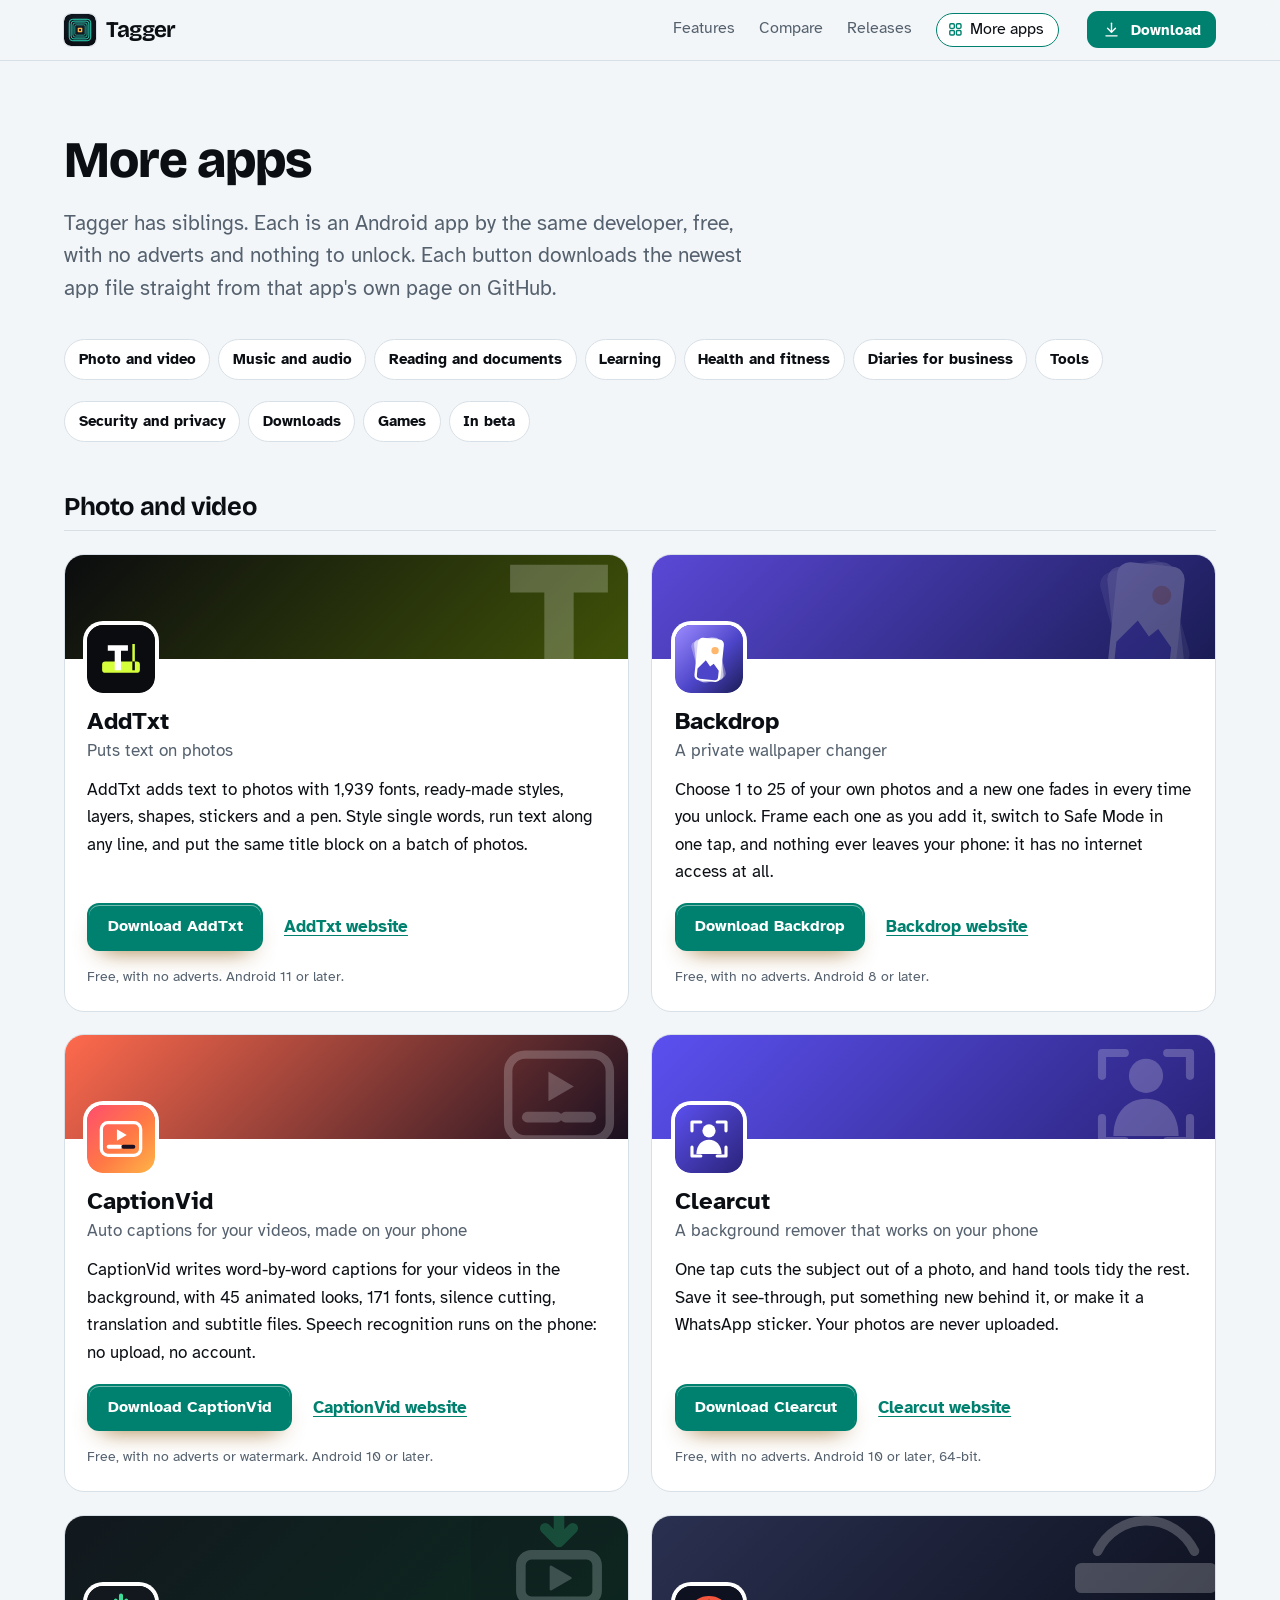
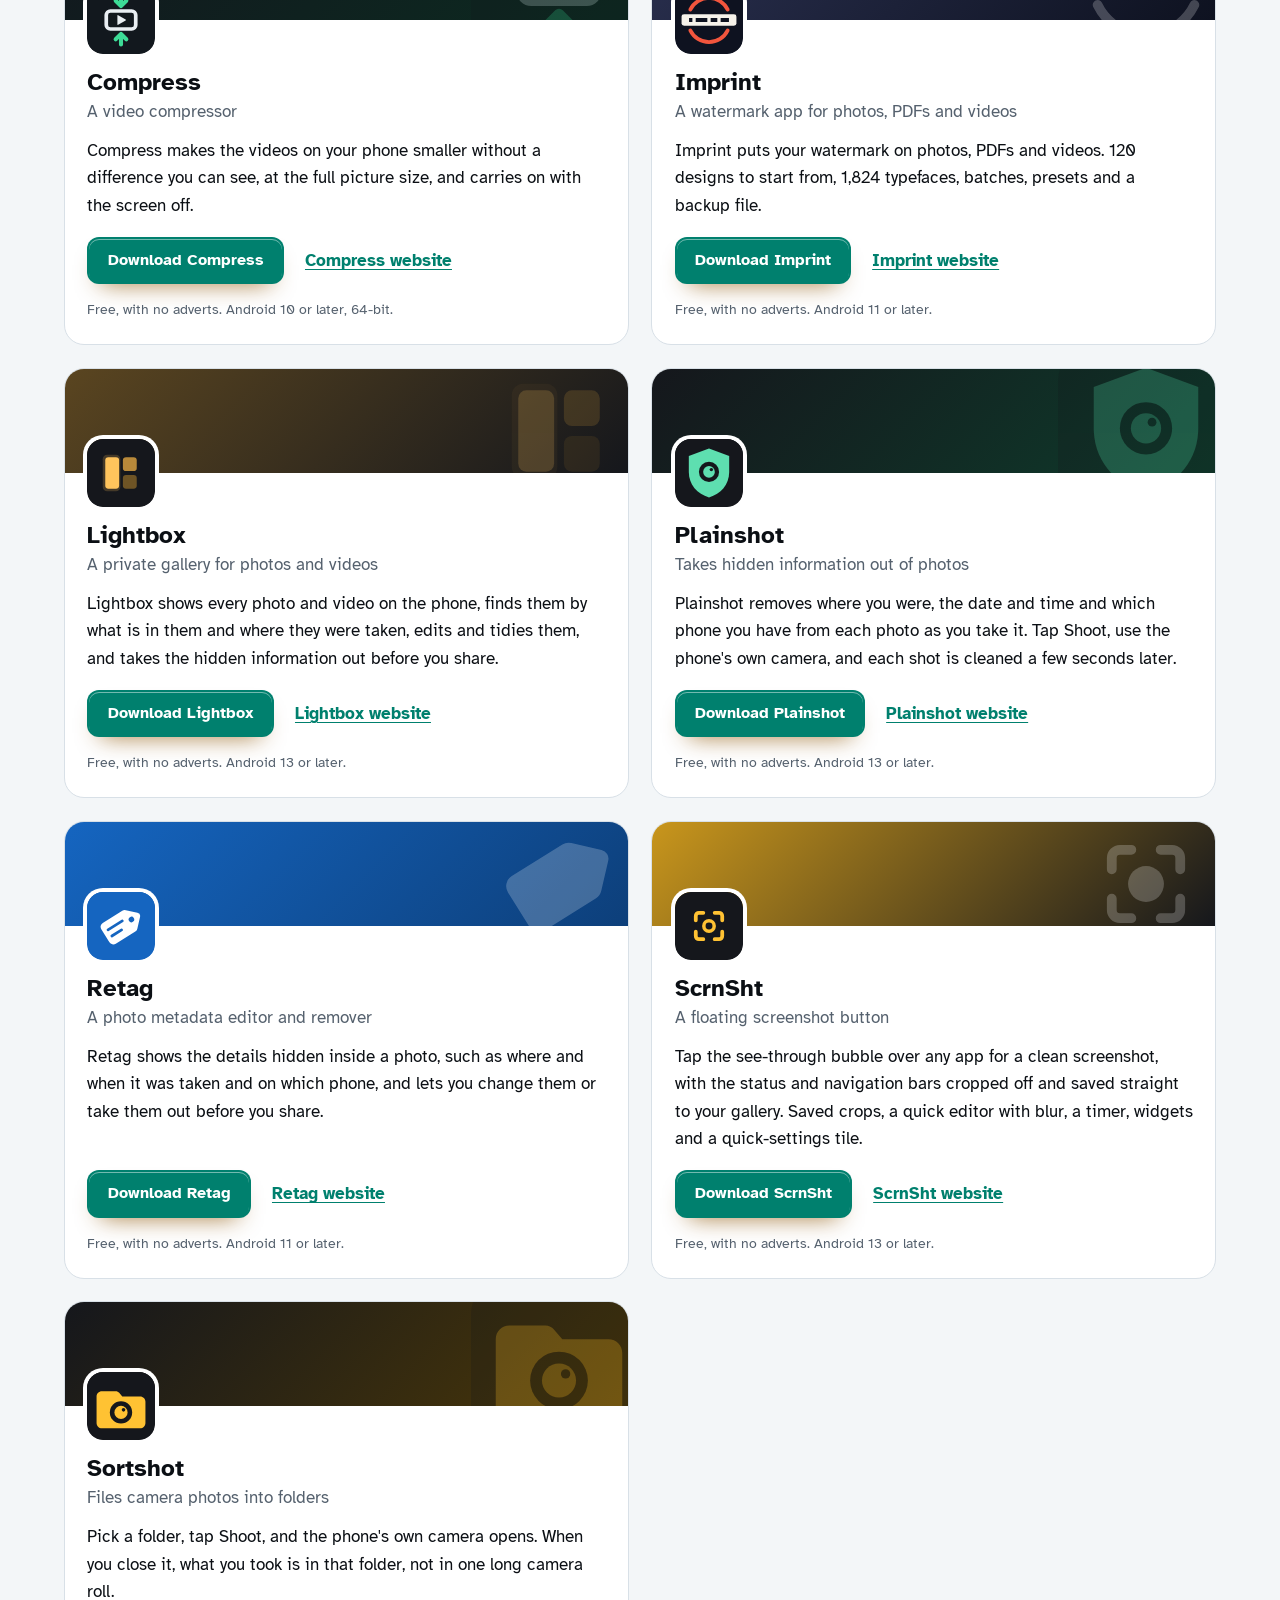
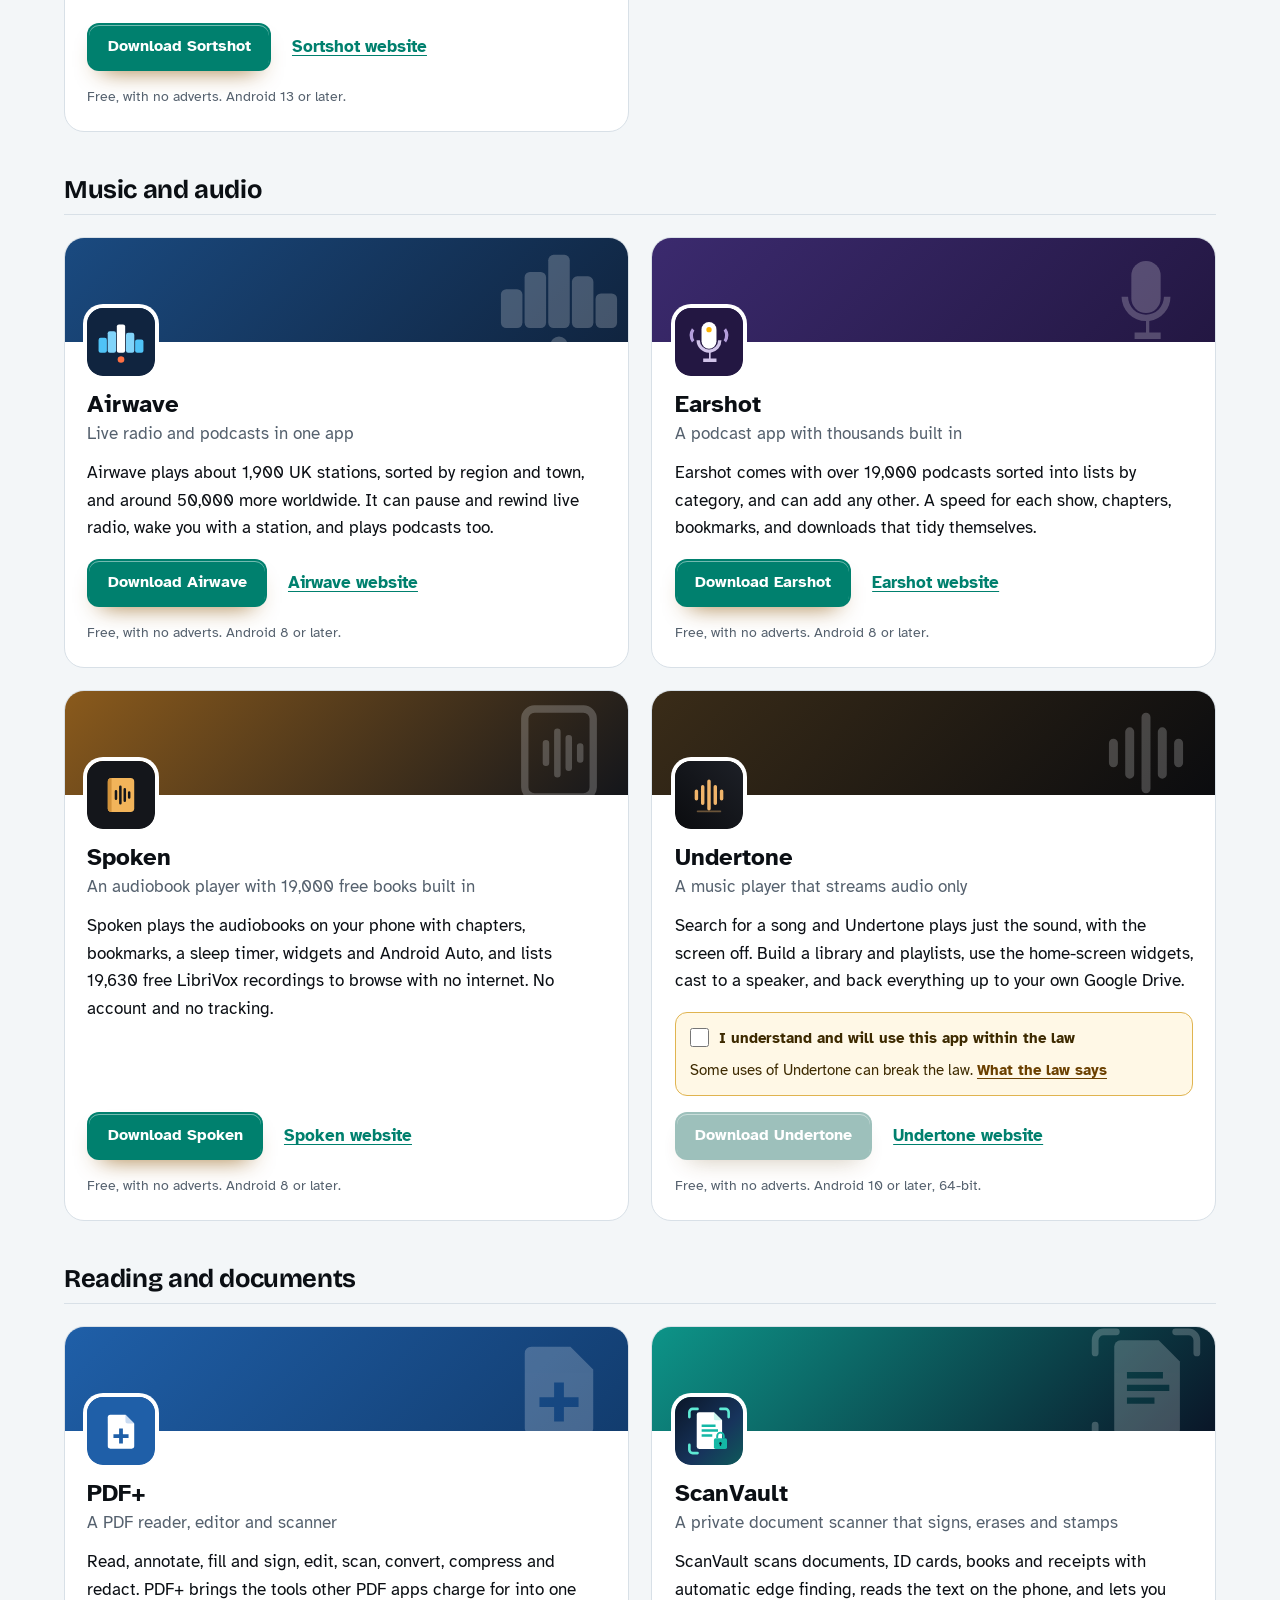
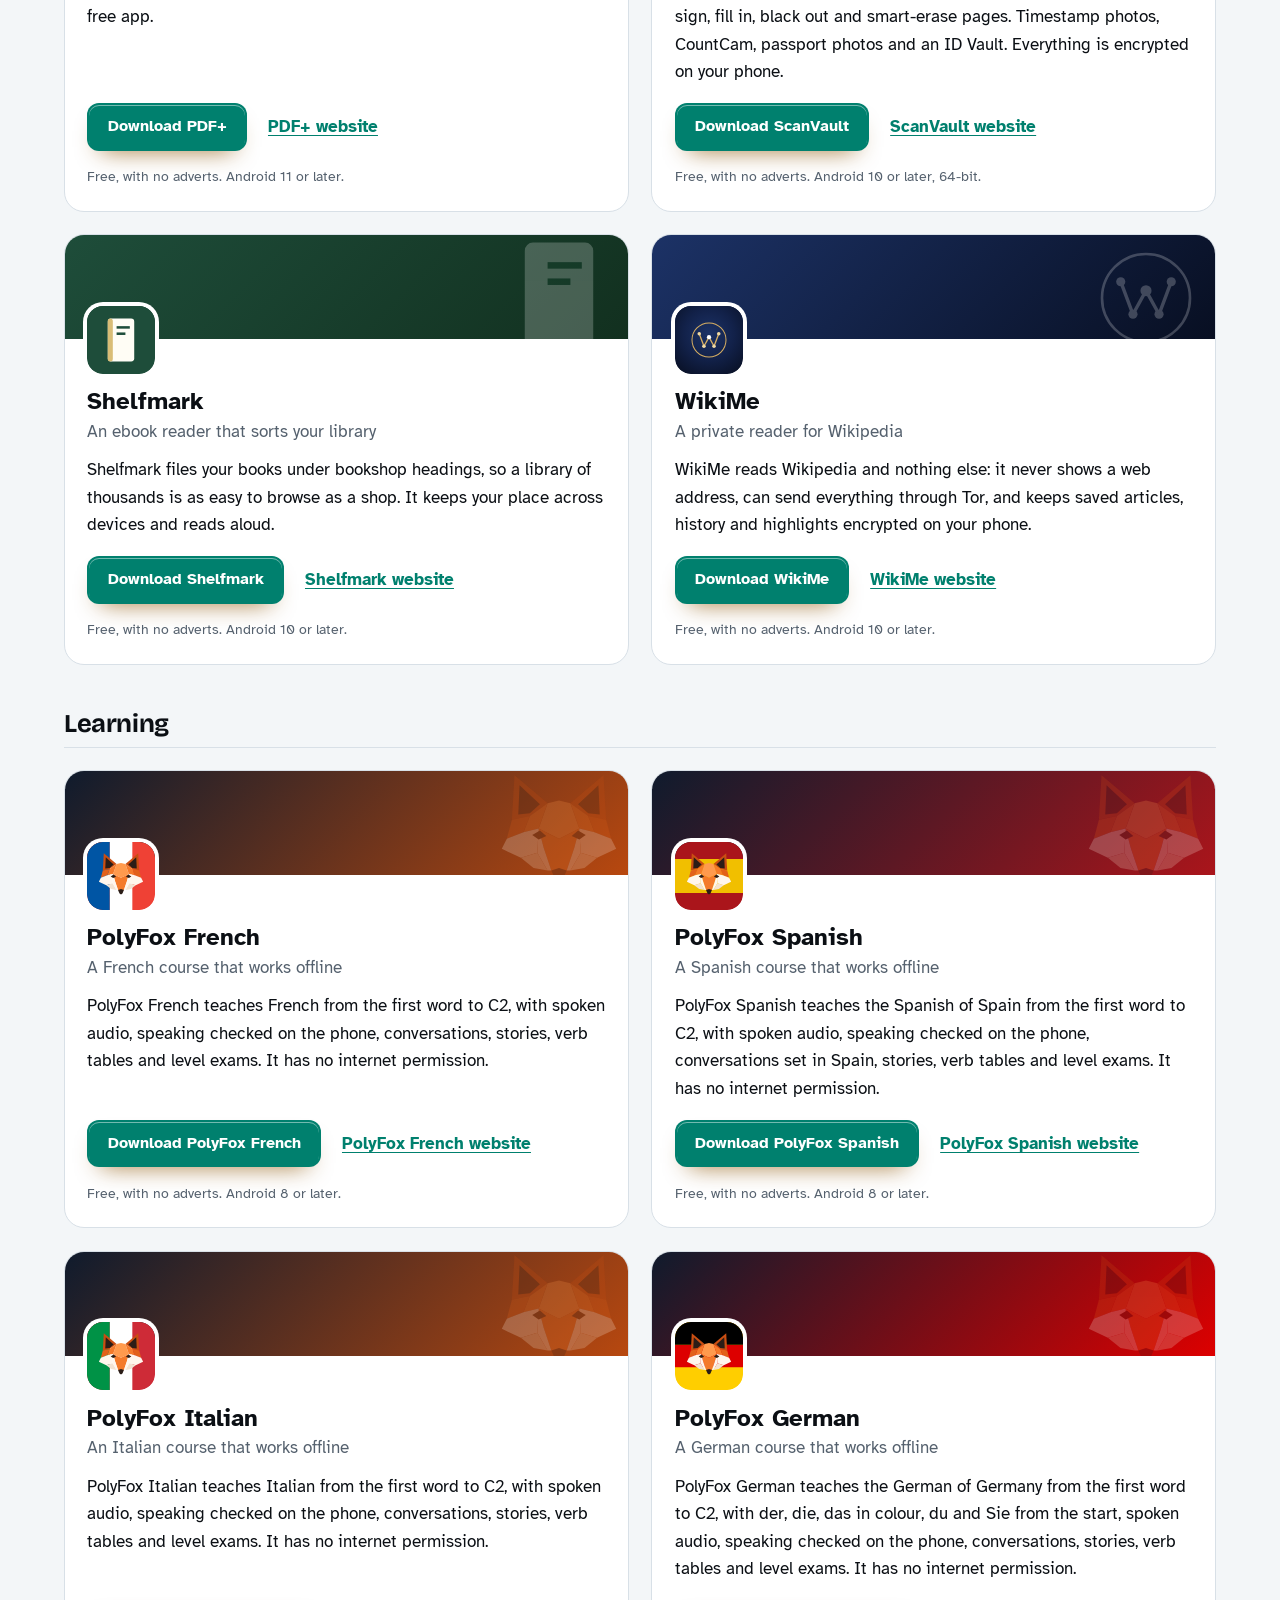
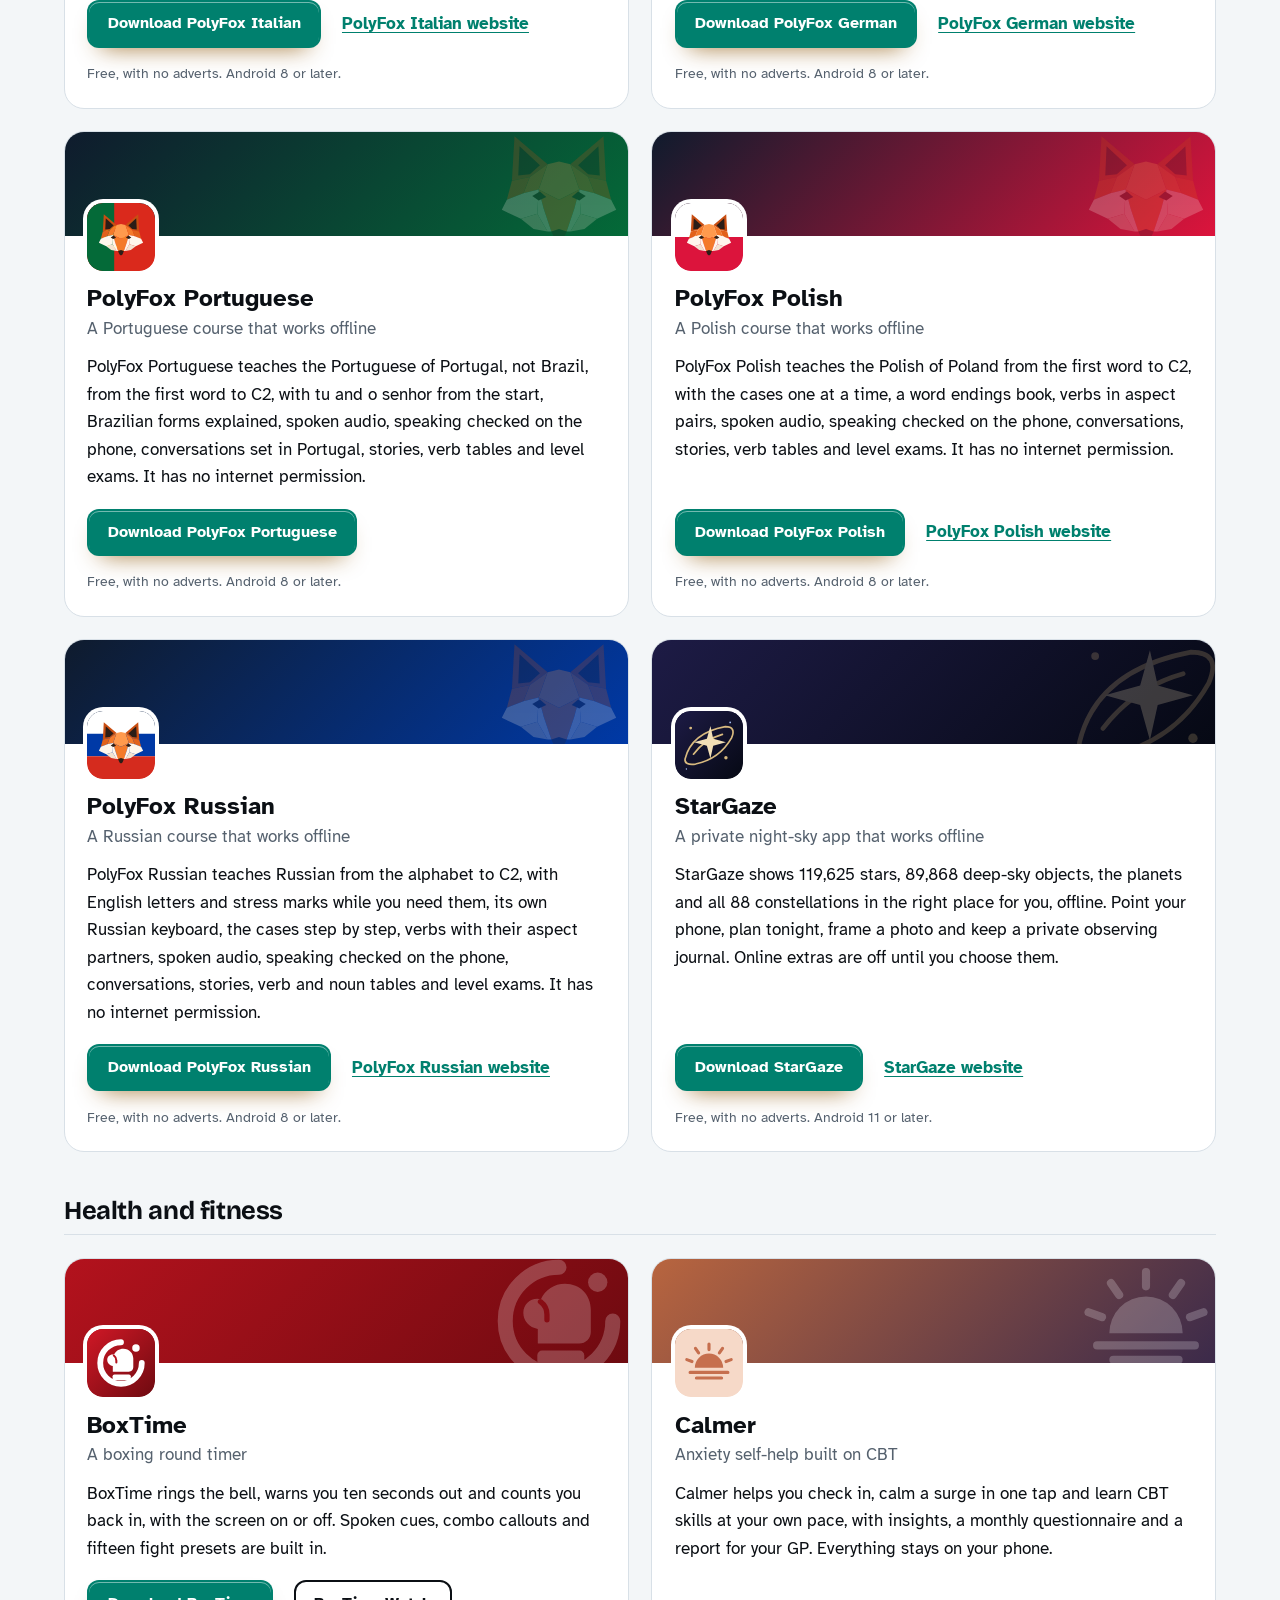
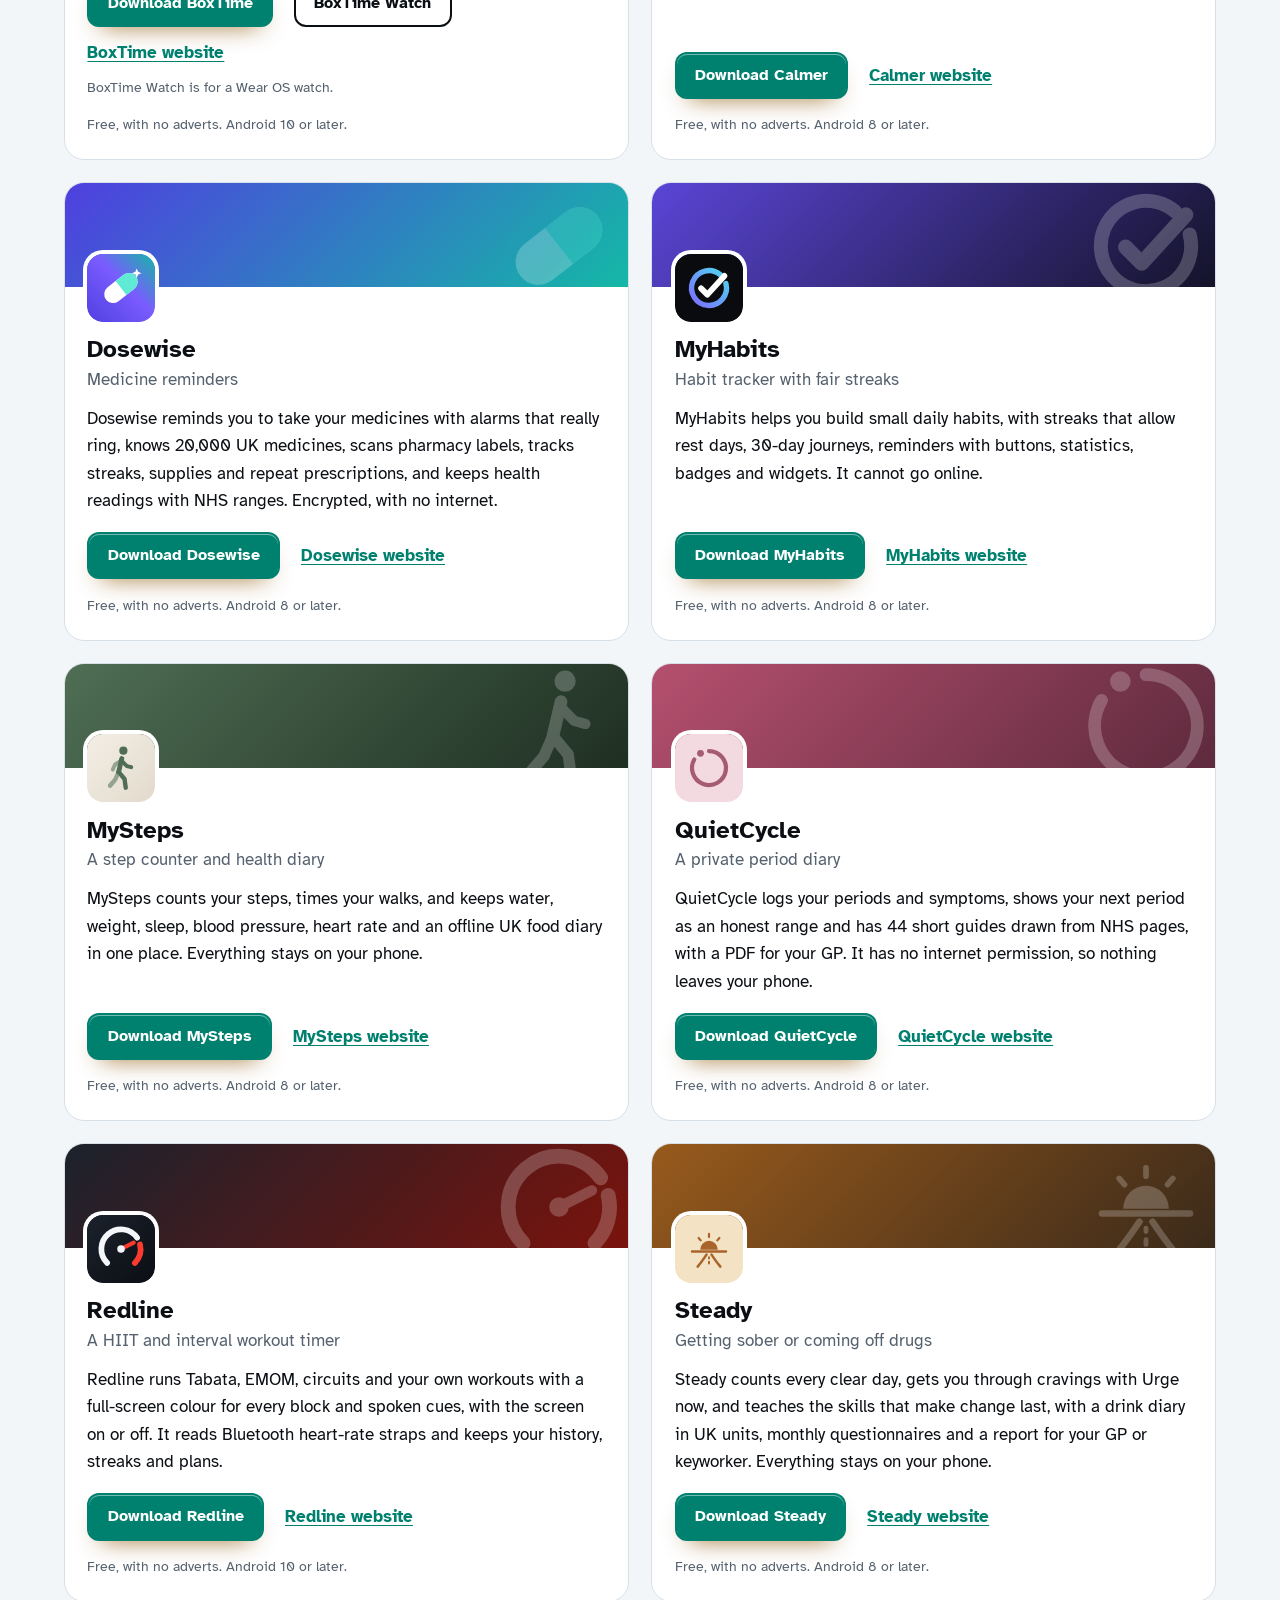
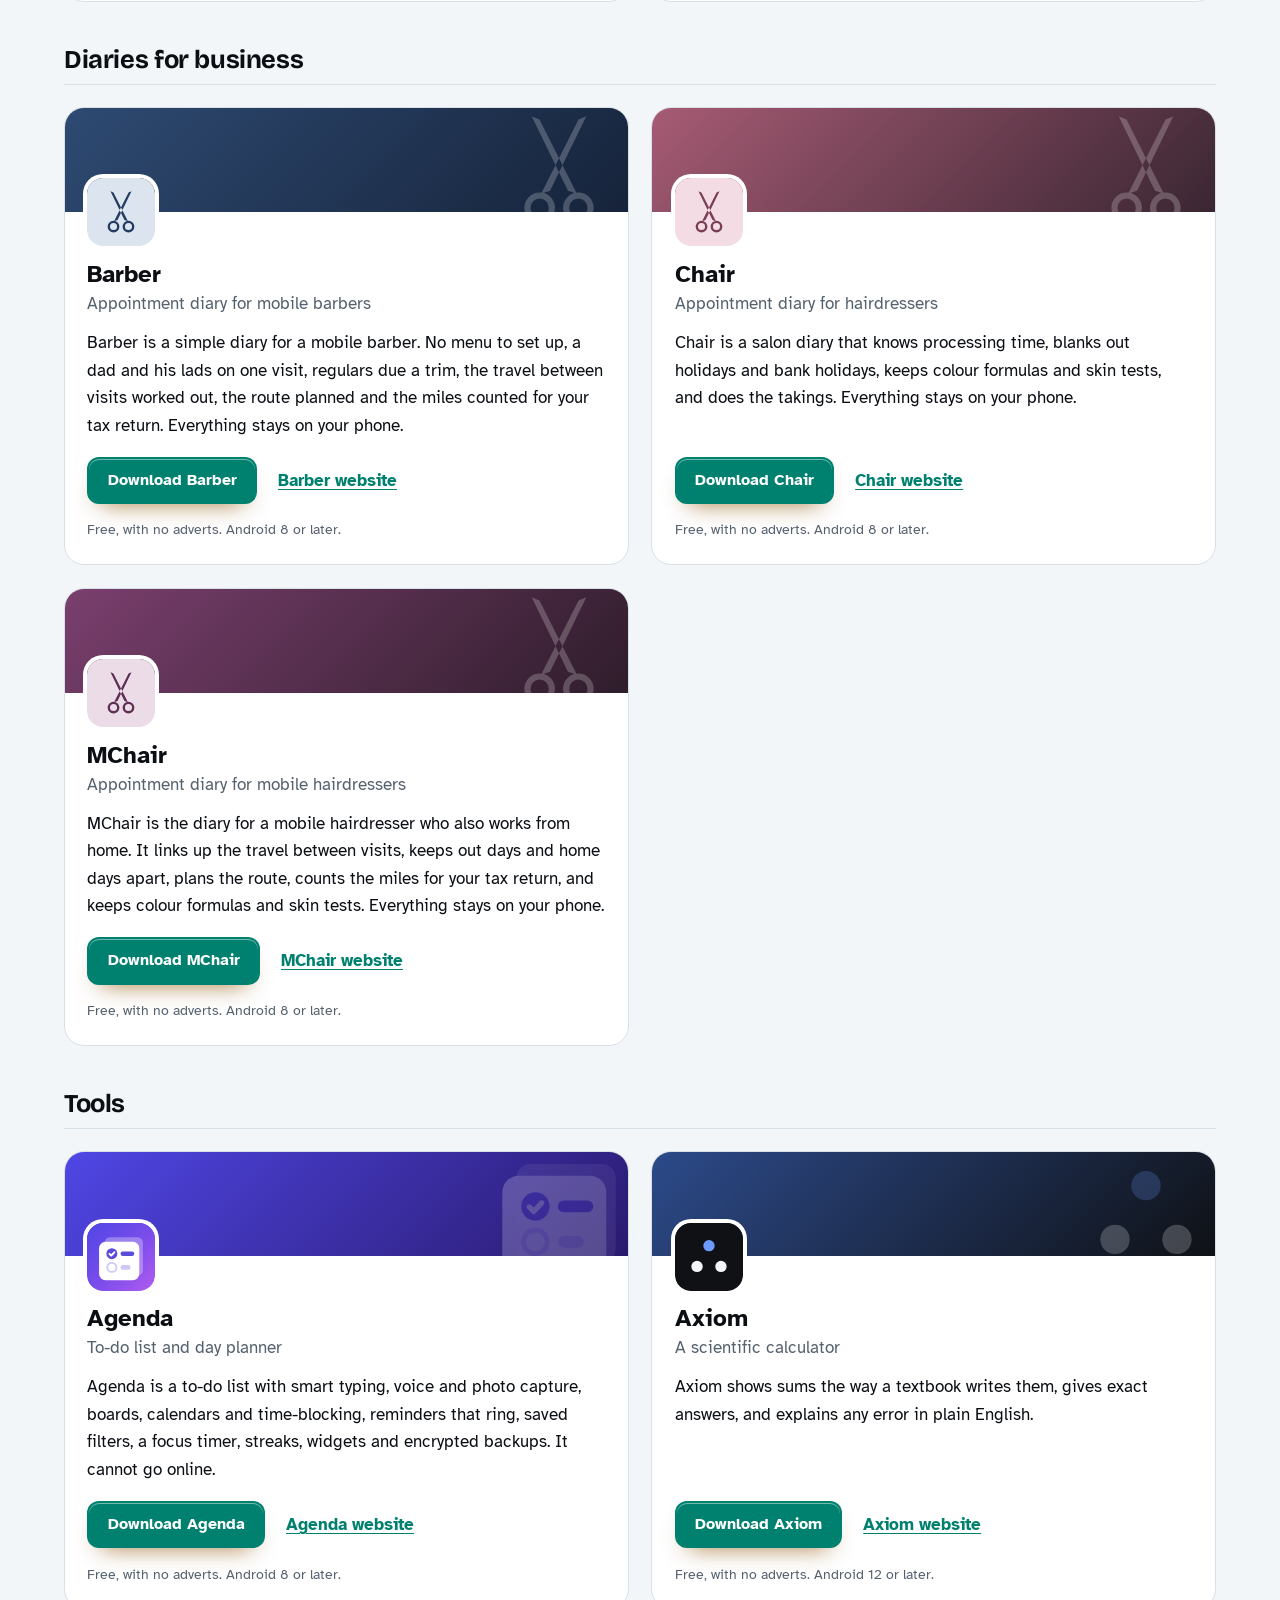
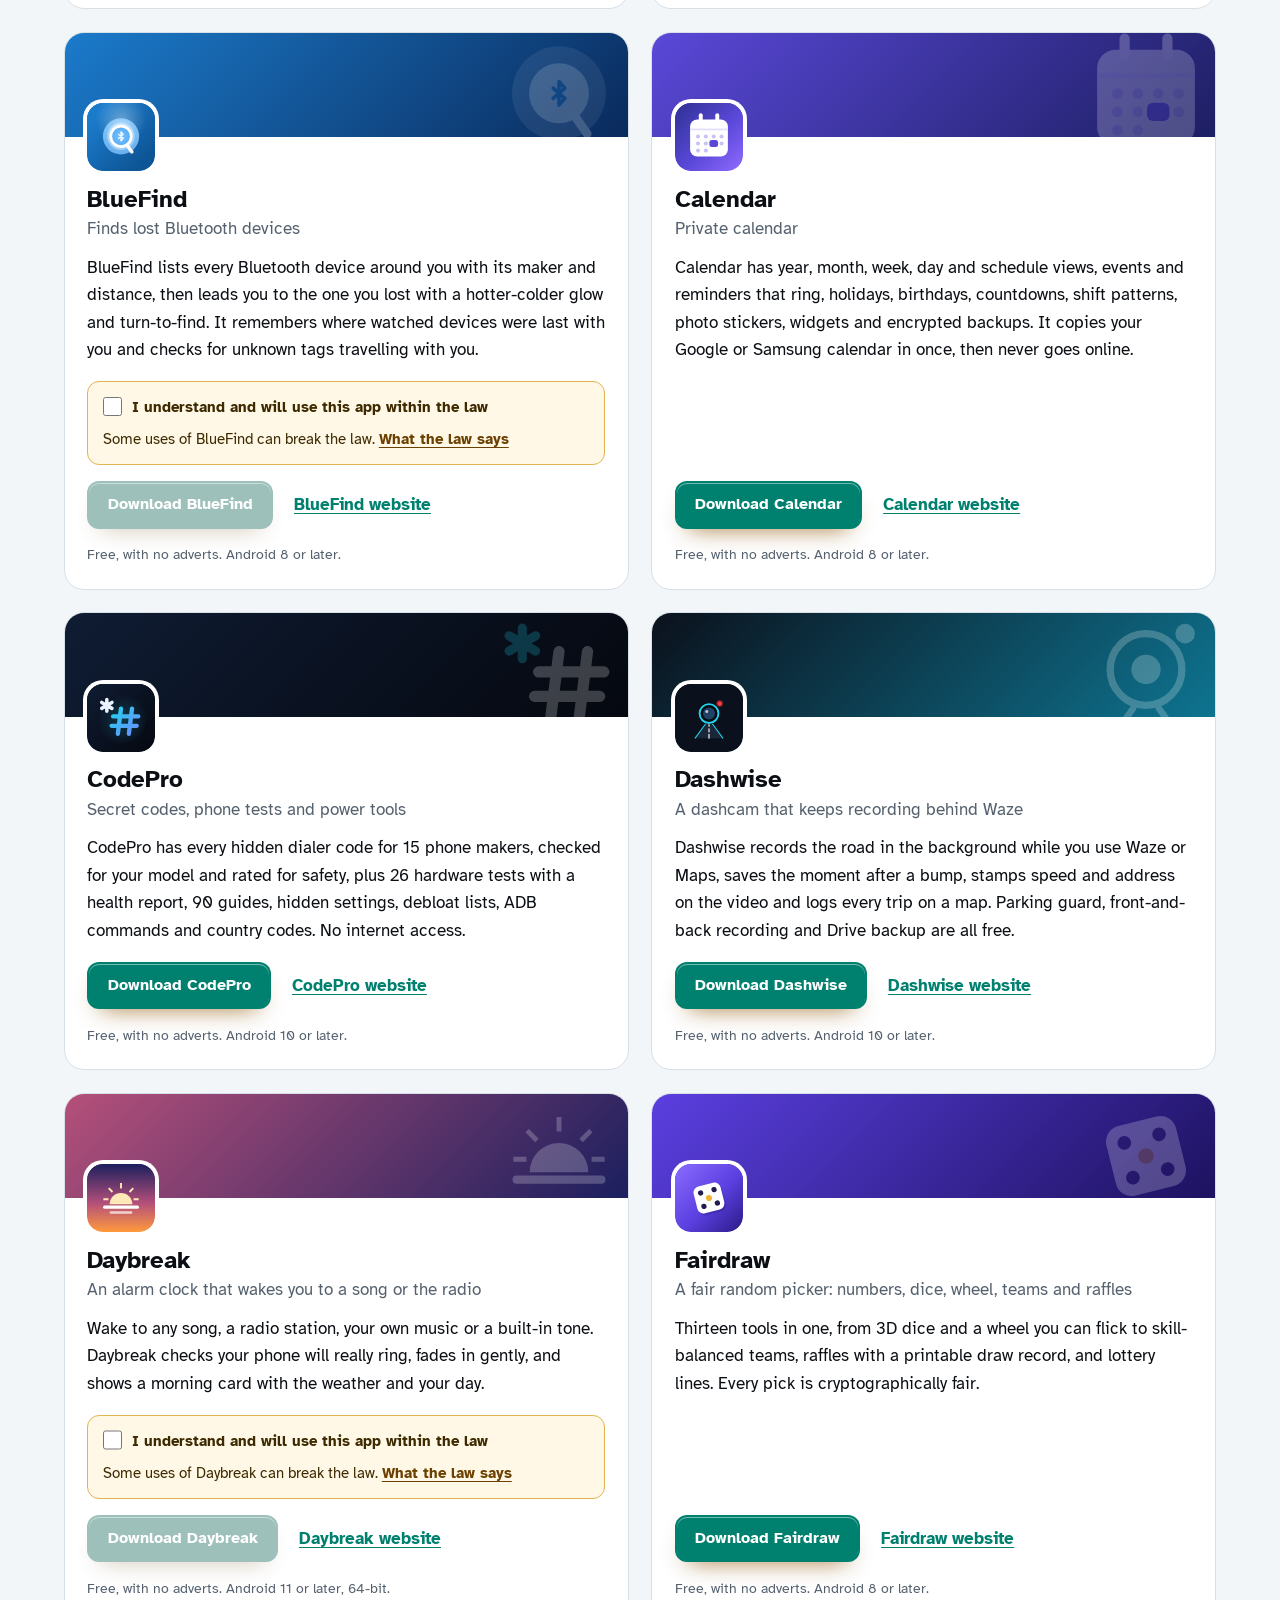
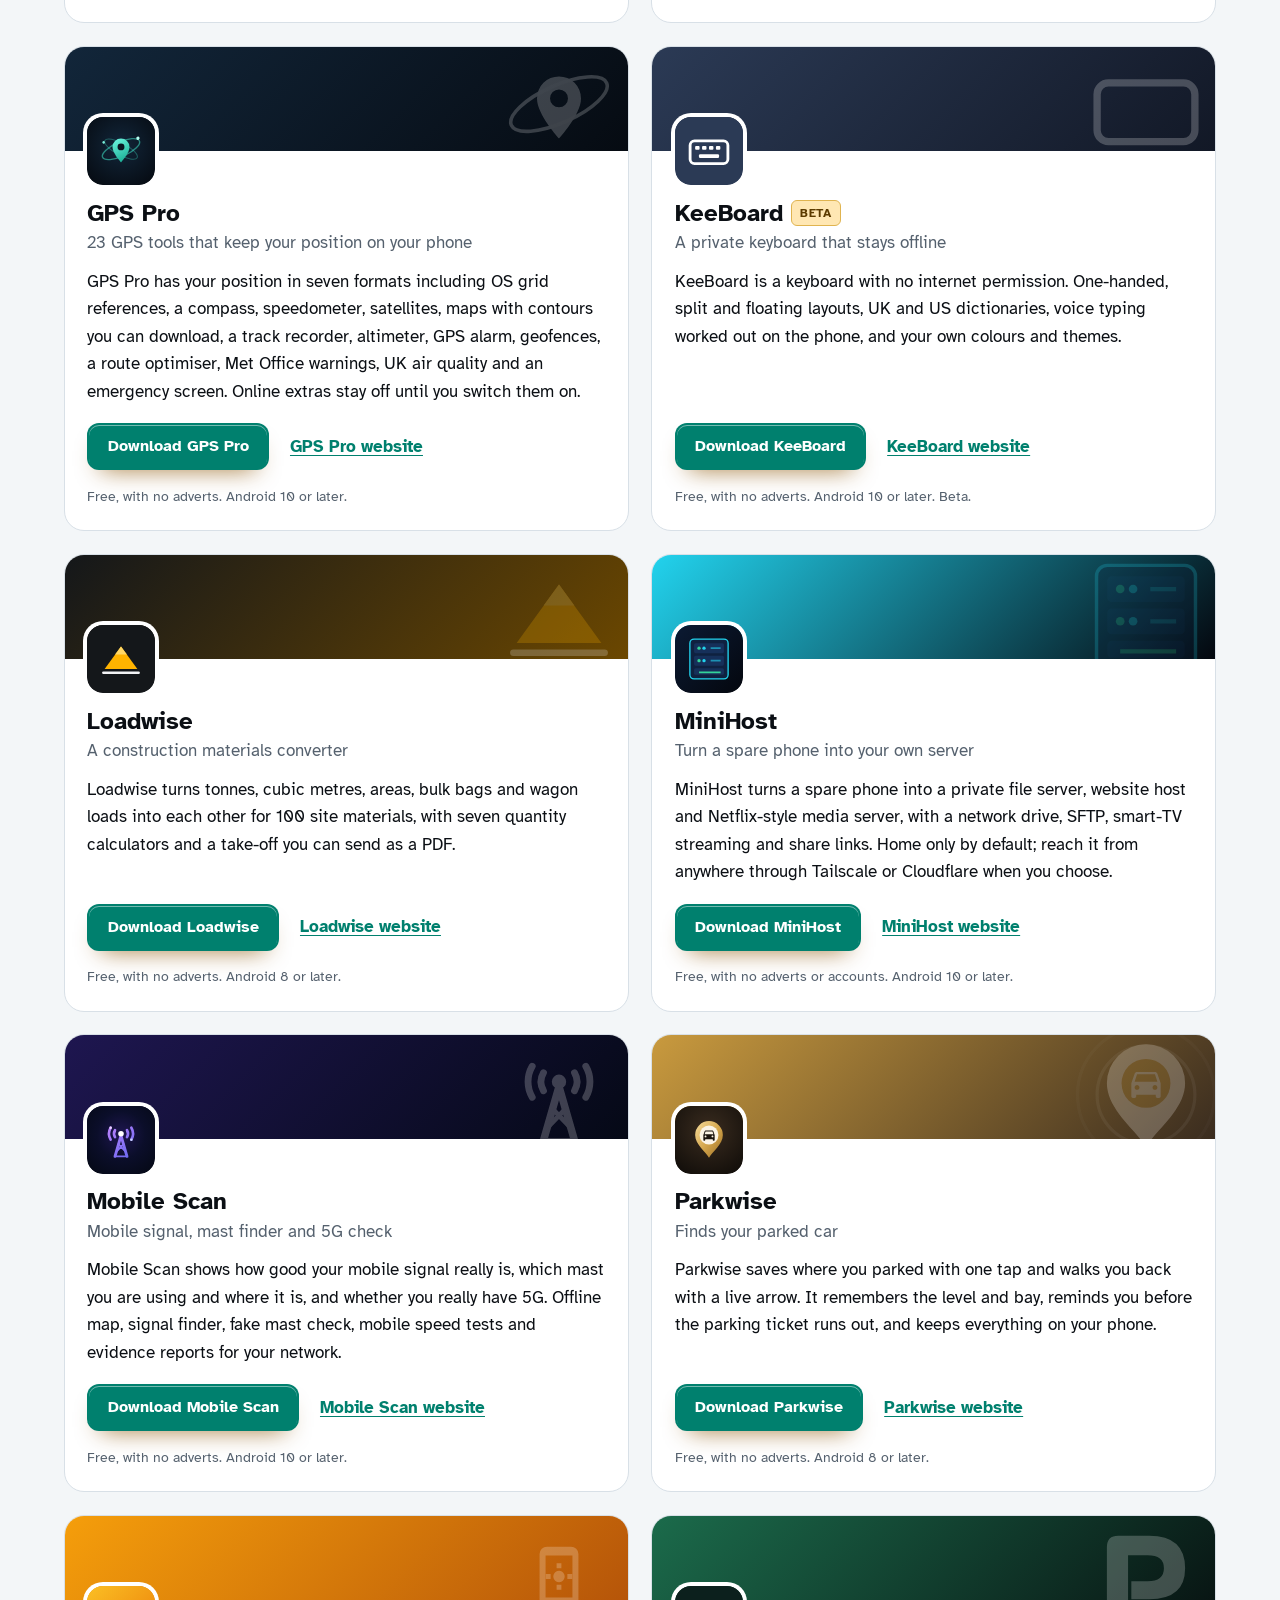
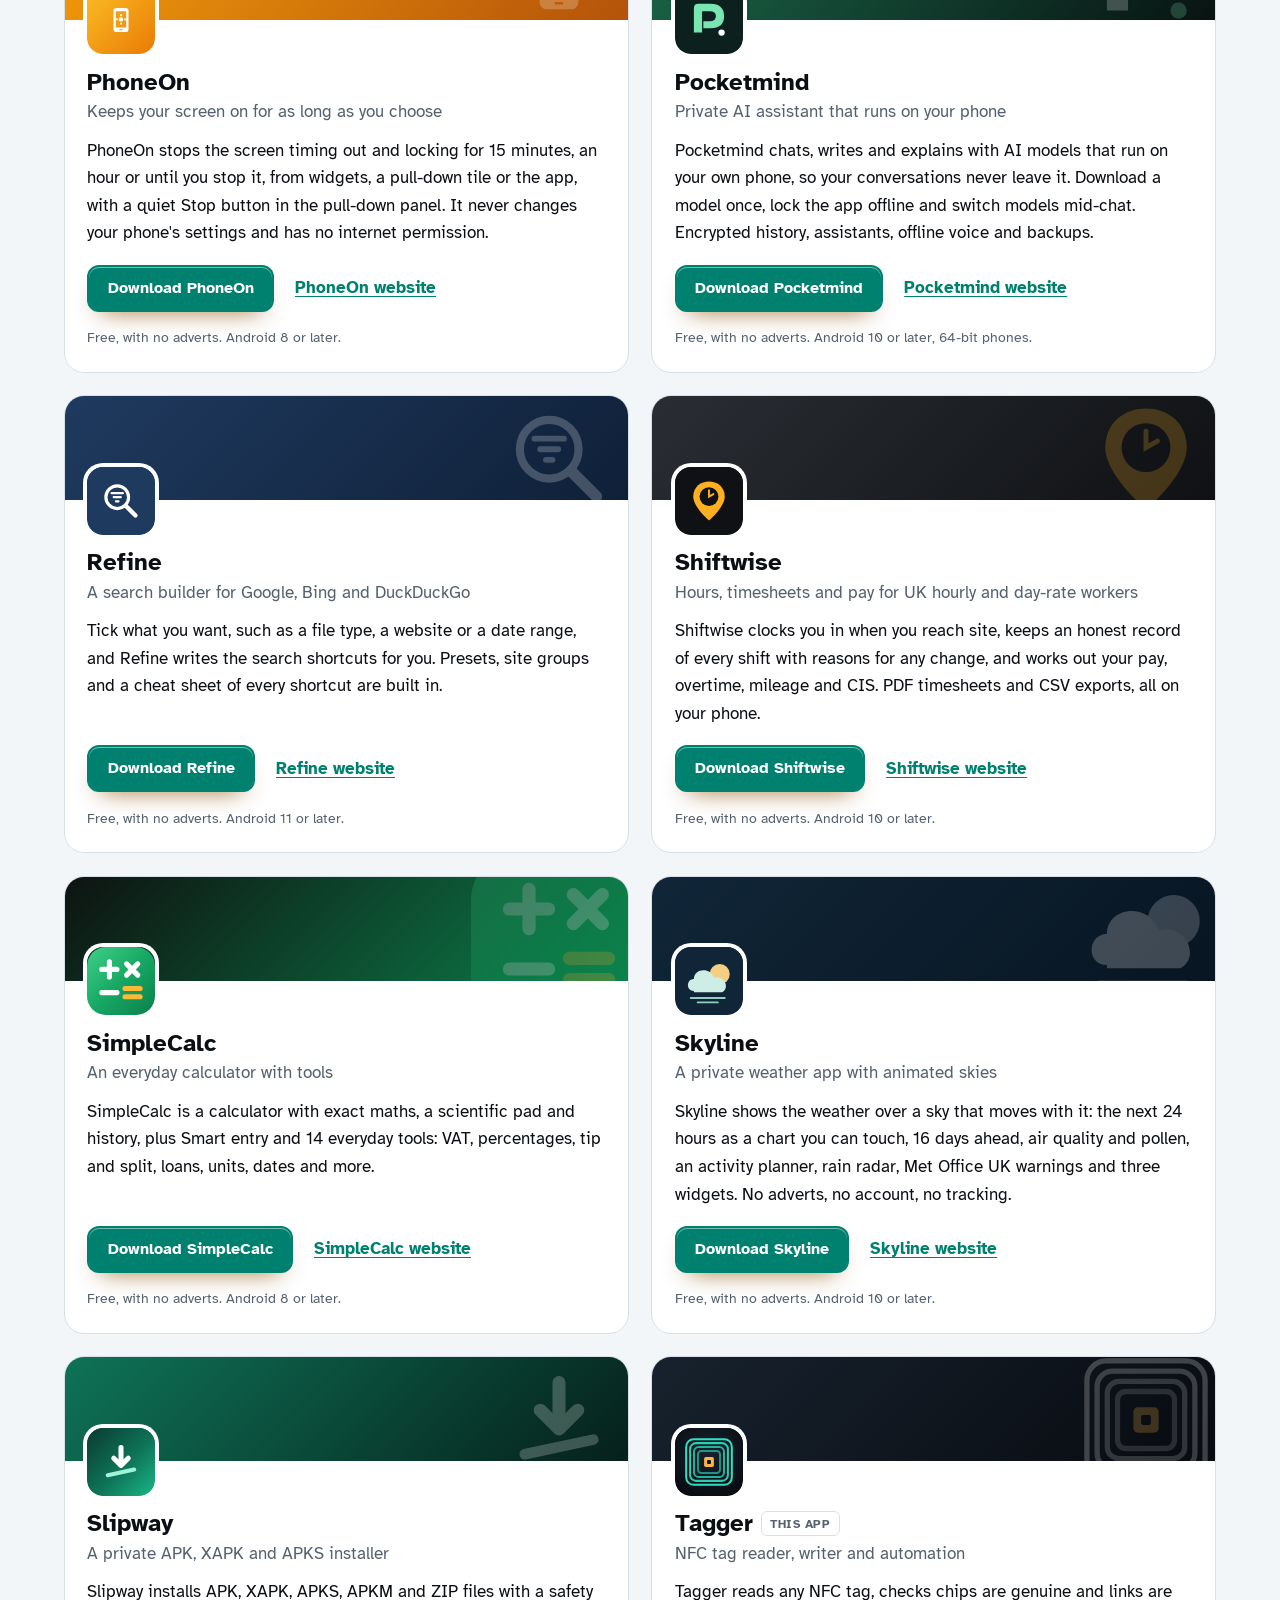
==== commit 05417209: "More apps: add Slipway" ====
--- a/more-apps.html
+++ b/more-apps.html
@@ -4,7 +4,7 @@
 <meta charset="utf-8">
 <meta name="viewport" content="width=device-width, initial-scale=1">
 <title>More free Android apps from the maker of Tagger</title>
-<meta name="description" content="All 92 free Android apps from the maker of Tagger, in one list by category, each with its download and a link to its website.">
+<meta name="description" content="All 93 free Android apps from the maker of Tagger, in one list by category, each with its download and a link to its website.">
 <meta name="author" content="Jonathan Jackson">
 <link rel="canonical" href="https://customgpter.github.io/tagger/more-apps.html">
 <meta name="theme-color" content="#f3f6f8" media="(prefers-color-scheme: light)">
@@ -12,7 +12,7 @@
 <meta property="og:type" content="website">
 <meta property="og:site_name" content="Tagger">
 <meta property="og:title" content="More free Android apps from the maker of Tagger">
-<meta property="og:description" content="All 92 free Android apps from the maker of Tagger, in one list by category, each with its download and a link to its website.">
+<meta property="og:description" content="All 93 free Android apps from the maker of Tagger, in one list by category, each with its download and a link to its website.">
 <meta property="og:url" content="https://customgpter.github.io/tagger/more-apps.html">
 <meta property="og:image" content="https://customgpter.github.io/tagger/assets/og.png">
 <meta property="og:image:width" content="1200">
@@ -26,7 +26,7 @@
 <link rel="preload" href="./assets/fonts/atkinson-hyperlegible-latin-400-normal.woff2" as="font" type="font/woff2" crossorigin>
 <link rel="stylesheet" href="./assets/site.css?v=1">
 <link rel="stylesheet" href="./assets/house.css?v=1">
-<script type="application/ld+json">{"@context":"https://schema.org","@type":"ItemList","name":"Apps from the maker of Tagger","url":"https://customgpter.github.io/tagger/more-apps.html","itemListElement":[{"@type":"ListItem","position":1,"name":"AddTxt","url":"https://customgpter.github.io/addtxt/"},{"@type":"ListItem","position":2,"name":"Backdrop","url":"https://customgpter.github.io/backdrop/"},{"@type":"ListItem","position":3,"name":"CaptionVid","url":"https://customgpter.github.io/captionvid/"},{"@type":"ListItem","position":4,"name":"Clearcut","url":"https://customgpter.github.io/clearcut/"},{"@type":"ListItem","position":5,"name":"Compress","url":"https://customgpter.github.io/compress/"},{"@type":"ListItem","position":6,"name":"Imprint","url":"https://customgpter.github.io/imprint/"},{"@type":"ListItem","position":7,"name":"Lightbox","url":"https://customgpter.github.io/lightbox/"},{"@type":"ListItem","position":8,"name":"Plainshot","url":"https://customgpter.github.io/plainshot/"},{"@type":"ListItem","position":9,"name":"Retag","url":"https://customgpter.github.io/retag/"},{"@type":"ListItem","position":10,"name":"ScrnSht","url":"https://customgpter.github.io/scrnsht/"},{"@type":"ListItem","position":11,"name":"Sortshot","url":"https://customgpter.github.io/sortshot/"},{"@type":"ListItem","position":12,"name":"Airwave","url":"https://customgpter.github.io/airwave/"},{"@type":"ListItem","position":13,"name":"Earshot","url":"https://customgpter.github.io/earshot/"},{"@type":"ListItem","position":14,"name":"Spoken","url":"https://customgpter.github.io/spoken/"},{"@type":"ListItem","position":15,"name":"Undertone","url":"https://customgpter.github.io/undertone/"},{"@type":"ListItem","position":16,"name":"PDF+","url":"https://customgpter.github.io/pdfplus/"},{"@type":"ListItem","position":17,"name":"ScanVault","url":"https://customgpter.github.io/scanvault/"},{"@type":"ListItem","position":18,"name":"Shelfmark","url":"https://customgpter.github.io/shelfmark/"},{"@type":"ListItem","position":19,"name":"WikiMe","url":"https://customgpter.github.io/wikime/"},{"@type":"ListItem","position":20,"name":"PolyFox French","url":"https://customgpter.github.io/polyfox/"},{"@type":"ListItem","position":21,"name":"PolyFox German","url":"https://customgpter.github.io/polyfox-german/"},{"@type":"ListItem","position":22,"name":"PolyFox Polish","url":"https://customgpter.github.io/polyfox-polish/"},{"@type":"ListItem","position":23,"name":"PolyFox Russian","url":"https://customgpter.github.io/polyfox-russian/"},{"@type":"ListItem","position":24,"name":"StarGaze","url":"https://customgpter.github.io/stargaze/"},{"@type":"ListItem","position":25,"name":"BoxTime","url":"https://customgpter.github.io/boxtime/"},{"@type":"ListItem","position":26,"name":"Calmer","url":"https://customgpter.github.io/calmer/"},{"@type":"ListItem","position":27,"name":"Dosewise","url":"https://customgpter.github.io/dosewise/"},{"@type":"ListItem","position":28,"name":"MyHabits","url":"https://customgpter.github.io/myhabits/"},{"@type":"ListItem","position":29,"name":"MySteps","url":"https://customgpter.github.io/mysteps/"},{"@type":"ListItem","position":30,"name":"QuietCycle","url":"https://customgpter.github.io/quietcycle/"},{"@type":"ListItem","position":31,"name":"Redline","url":"https://customgpter.github.io/redline/"},{"@type":"ListItem","position":32,"name":"Steady","url":"https://customgpter.github.io/steady/"},{"@type":"ListItem","position":33,"name":"Barber","url":"https://customgpter.github.io/barber/"},{"@type":"ListItem","position":34,"name":"Chair","url":"https://customgpter.github.io/chair/"},{"@type":"ListItem","position":35,"name":"MChair","url":"https://customgpter.github.io/mchair/"},{"@type":"ListItem","position":36,"name":"Agenda","url":"https://customgpter.github.io/agenda/"},{"@type":"ListItem","position":37,"name":"Axiom","url":"https://customgpter.github.io/axiom/"},{"@type":"ListItem","position":38,"name":"BlueFind","url":"https://customgpter.github.io/bluefind/"},{"@type":"ListItem","position":39,"name":"Calendar","url":"https://customgpter.github.io/calendar/"},{"@type":"ListItem","position":40,"name":"CodePro","url":"https://customgpter.github.io/codepro/"},{"@type":"ListItem","position":41,"name":"Dashwise","url":"https://customgpter.github.io/dashwise/"},{"@type":"ListItem","position":42,"name":"Daybreak","url":"https://customgpter.github.io/daybreak/"},{"@type":"ListItem","position":43,"name":"Fairdraw","url":"https://customgpter.github.io/fairdraw/"},{"@type":"ListItem","position":44,"name":"GPS Pro","url":"https://customgpter.github.io/gpspro/"},{"@type":"ListItem","position":45,"name":"KeeBoard","url":"https://customgpter.github.io/keeboard/"},{"@type":"ListItem","position":46,"name":"Loadwise","url":"https://customgpter.github.io/loadwise/"},{"@type":"ListItem","position":47,"name":"MiniHost","url":"https://customgpter.github.io/minihost/"},{"@type":"ListItem","position":48,"name":"Mobile Scan","url":"https://customgpter.github.io/mobilescan/"},{"@type":"ListItem","position":49,"name":"Parkwise","url":"https://customgpter.github.io/parkwise/"},{"@type":"ListItem","position":50,"name":"Pocketmind","url":"https://customgpter.github.io/pocketmind/"},{"@type":"ListItem","position":51,"name":"Refine","url":"https://customgpter.github.io/refine/"},{"@type":"ListItem","position":52,"name":"Shiftwise","url":"https://customgpter.github.io/shiftwise/"},{"@type":"ListItem","position":53,"name":"SimpleCalc","url":"https://customgpter.github.io/simplecalc/"},{"@type":"ListItem","position":54,"name":"Skyline","url":"https://customgpter.github.io/skyline/"},{"@type":"ListItem","position":55,"name":"Tagger","url":"https://customgpter.github.io/tagger/"},{"@type":"ListItem","position":56,"name":"TotalClean","url":"https://customgpter.github.io/totalclean/"},{"@type":"ListItem","position":57,"name":"TVLink","url":"https://customgpter.github.io/tvlink/"},{"@type":"ListItem","position":58,"name":"Unbox","url":"https://customgpter.github.io/unbox/"},{"@type":"ListItem","position":59,"name":"WhatsKeep","url":"https://customgpter.github.io/whatskeep/"},{"@type":"ListItem","position":60,"name":"WiFi Scan","url":"https://customgpter.github.io/wifiscan/"},{"@type":"ListItem","position":61,"name":"Auditly","url":"https://customgpter.github.io/auditly/"},{"@type":"ListItem","position":62,"name":"Backchannel","url":"https://customgpter.github.io/backchannel/"},{"@type":"ListItem","position":63,"name":"ENotes","url":"https://customgpter.github.io/enotes/"},{"@type":"ListItem","position":64,"name":"FindMe","url":"https://customgpter.github.io/findme/"},{"@type":"ListItem","position":65,"name":"iLock","url":"https://customgpter.github.io/ilock/"},{"@type":"ListItem","position":66,"name":"ImSafe","url":"https://customgpter.github.io/imsafe/"},{"@type":"ListItem","position":67,"name":"IShred","url":"https://customgpter.github.io/ishred/"},{"@type":"ListItem","position":68,"name":"LockBox","url":"https://customgpter.github.io/lockbox/"},{"@type":"ListItem","position":69,"name":"PassVault","url":"https://customgpter.github.io/passvault/"},{"@type":"ListItem","position":70,"name":"SpyFind","url":"https://customgpter.github.io/spyfind/"},{"@type":"ListItem","position":71,"name":"TextWipe","url":"https://customgpter.github.io/textwipe/"},{"@type":"ListItem","position":72,"name":"Tracewire","url":"https://customgpter.github.io/tracewire/"},{"@type":"ListItem","position":73,"name":"Vigil","url":"https://customgpter.github.io/vigil/"},{"@type":"ListItem","position":74,"name":"Grab","url":"https://customgpter.github.io/grab/"},{"@type":"ListItem","position":75,"name":"Swarm","url":"https://customgpter.github.io/swarm/"},{"@type":"ListItem","position":76,"name":"Plane Games","url":"https://customgpter.github.io/plane-games/"},{"@type":"ListItem","position":77,"name":"Ninefold","url":"https://customgpter.github.io/ninefold/"},{"@type":"ListItem","position":78,"name":"Cubewise","url":"https://customgpter.github.io/cubewise/"},{"@type":"ListItem","position":79,"name":"Tilewise","url":"https://customgpter.github.io/tilewise/"},{"@type":"ListItem","position":80,"name":"Letterwise","url":"https://customgpter.github.io/letterwise/"},{"@type":"ListItem","position":81,"name":"Kingside","url":"https://customgpter.github.io/kingside/"},{"@type":"ListItem","position":82,"name":"Deckhand","url":"https://customgpter.github.io/deckhand/"},{"@type":"ListItem","position":83,"name":"SNESForge","url":"https://customgpter.github.io/snesforge/"},{"@type":"ListItem","position":84,"name":"Fame Boy","url":"https://customgpter.github.io/fameboy/"},{"@type":"ListItem","position":85,"name":"PSPPro","url":"https://customgpter.github.io/psppro/"},{"@type":"ListItem","position":86,"name":"MegaGen","url":"https://customgpter.github.io/megagen/"},{"@type":"ListItem","position":87,"name":"QVR","url":"https://customgpter.github.io/qvr/"},{"@type":"ListItem","position":88,"name":"QVR Watch","url":"https://customgpter.github.io/qvr-watch/"},{"@type":"ListItem","position":89,"name":"QVRLite","url":"https://customgpter.github.io/qvrlite/"},{"@type":"ListItem","position":90,"name":"Onionz","url":"https://customgpter.github.io/onionz/"},{"@type":"ListItem","position":91,"name":"OnionzWeb","url":"https://customgpter.github.io/onionzweb/"}]}</script>
+<script type="application/ld+json">{"@context":"https://schema.org","@type":"ItemList","name":"Apps from the maker of Tagger","url":"https://customgpter.github.io/tagger/more-apps.html","itemListElement":[{"@type":"ListItem","position":1,"name":"AddTxt","url":"https://customgpter.github.io/addtxt/"},{"@type":"ListItem","position":2,"name":"Backdrop","url":"https://customgpter.github.io/backdrop/"},{"@type":"ListItem","position":3,"name":"CaptionVid","url":"https://customgpter.github.io/captionvid/"},{"@type":"ListItem","position":4,"name":"Clearcut","url":"https://customgpter.github.io/clearcut/"},{"@type":"ListItem","position":5,"name":"Compress","url":"https://customgpter.github.io/compress/"},{"@type":"ListItem","position":6,"name":"Imprint","url":"https://customgpter.github.io/imprint/"},{"@type":"ListItem","position":7,"name":"Lightbox","url":"https://customgpter.github.io/lightbox/"},{"@type":"ListItem","position":8,"name":"Plainshot","url":"https://customgpter.github.io/plainshot/"},{"@type":"ListItem","position":9,"name":"Retag","url":"https://customgpter.github.io/retag/"},{"@type":"ListItem","position":10,"name":"ScrnSht","url":"https://customgpter.github.io/scrnsht/"},{"@type":"ListItem","position":11,"name":"Sortshot","url":"https://customgpter.github.io/sortshot/"},{"@type":"ListItem","position":12,"name":"Airwave","url":"https://customgpter.github.io/airwave/"},{"@type":"ListItem","position":13,"name":"Earshot","url":"https://customgpter.github.io/earshot/"},{"@type":"ListItem","position":14,"name":"Spoken","url":"https://customgpter.github.io/spoken/"},{"@type":"ListItem","position":15,"name":"Undertone","url":"https://customgpter.github.io/undertone/"},{"@type":"ListItem","position":16,"name":"PDF+","url":"https://customgpter.github.io/pdfplus/"},{"@type":"ListItem","position":17,"name":"ScanVault","url":"https://customgpter.github.io/scanvault/"},{"@type":"ListItem","position":18,"name":"Shelfmark","url":"https://customgpter.github.io/shelfmark/"},{"@type":"ListItem","position":19,"name":"WikiMe","url":"https://customgpter.github.io/wikime/"},{"@type":"ListItem","position":20,"name":"PolyFox French","url":"https://customgpter.github.io/polyfox/"},{"@type":"ListItem","position":21,"name":"PolyFox German","url":"https://customgpter.github.io/polyfox-german/"},{"@type":"ListItem","position":22,"name":"PolyFox Polish","url":"https://customgpter.github.io/polyfox-polish/"},{"@type":"ListItem","position":23,"name":"PolyFox Russian","url":"https://customgpter.github.io/polyfox-russian/"},{"@type":"ListItem","position":24,"name":"StarGaze","url":"https://customgpter.github.io/stargaze/"},{"@type":"ListItem","position":25,"name":"BoxTime","url":"https://customgpter.github.io/boxtime/"},{"@type":"ListItem","position":26,"name":"Calmer","url":"https://customgpter.github.io/calmer/"},{"@type":"ListItem","position":27,"name":"Dosewise","url":"https://customgpter.github.io/dosewise/"},{"@type":"ListItem","position":28,"name":"MyHabits","url":"https://customgpter.github.io/myhabits/"},{"@type":"ListItem","position":29,"name":"MySteps","url":"https://customgpter.github.io/mysteps/"},{"@type":"ListItem","position":30,"name":"QuietCycle","url":"https://customgpter.github.io/quietcycle/"},{"@type":"ListItem","position":31,"name":"Redline","url":"https://customgpter.github.io/redline/"},{"@type":"ListItem","position":32,"name":"Steady","url":"https://customgpter.github.io/steady/"},{"@type":"ListItem","position":33,"name":"Barber","url":"https://customgpter.github.io/barber/"},{"@type":"ListItem","position":34,"name":"Chair","url":"https://customgpter.github.io/chair/"},{"@type":"ListItem","position":35,"name":"MChair","url":"https://customgpter.github.io/mchair/"},{"@type":"ListItem","position":36,"name":"Agenda","url":"https://customgpter.github.io/agenda/"},{"@type":"ListItem","position":37,"name":"Axiom","url":"https://customgpter.github.io/axiom/"},{"@type":"ListItem","position":38,"name":"BlueFind","url":"https://customgpter.github.io/bluefind/"},{"@type":"ListItem","position":39,"name":"Calendar","url":"https://customgpter.github.io/calendar/"},{"@type":"ListItem","position":40,"name":"CodePro","url":"https://customgpter.github.io/codepro/"},{"@type":"ListItem","position":41,"name":"Dashwise","url":"https://customgpter.github.io/dashwise/"},{"@type":"ListItem","position":42,"name":"Daybreak","url":"https://customgpter.github.io/daybreak/"},{"@type":"ListItem","position":43,"name":"Fairdraw","url":"https://customgpter.github.io/fairdraw/"},{"@type":"ListItem","position":44,"name":"GPS Pro","url":"https://customgpter.github.io/gpspro/"},{"@type":"ListItem","position":45,"name":"KeeBoard","url":"https://customgpter.github.io/keeboard/"},{"@type":"ListItem","position":46,"name":"Loadwise","url":"https://customgpter.github.io/loadwise/"},{"@type":"ListItem","position":47,"name":"MiniHost","url":"https://customgpter.github.io/minihost/"},{"@type":"ListItem","position":48,"name":"Mobile Scan","url":"https://customgpter.github.io/mobilescan/"},{"@type":"ListItem","position":49,"name":"Parkwise","url":"https://customgpter.github.io/parkwise/"},{"@type":"ListItem","position":50,"name":"Pocketmind","url":"https://customgpter.github.io/pocketmind/"},{"@type":"ListItem","position":51,"name":"Refine","url":"https://customgpter.github.io/refine/"},{"@type":"ListItem","position":52,"name":"Shiftwise","url":"https://customgpter.github.io/shiftwise/"},{"@type":"ListItem","position":53,"name":"SimpleCalc","url":"https://customgpter.github.io/simplecalc/"},{"@type":"ListItem","position":54,"name":"Skyline","url":"https://customgpter.github.io/skyline/"},{"@type":"ListItem","position":55,"name":"Slipway","url":"https://customgpter.github.io/slipway/"},{"@type":"ListItem","position":56,"name":"Tagger","url":"https://customgpter.github.io/tagger/"},{"@type":"ListItem","position":57,"name":"TotalClean","url":"https://customgpter.github.io/totalclean/"},{"@type":"ListItem","position":58,"name":"TVLink","url":"https://customgpter.github.io/tvlink/"},{"@type":"ListItem","position":59,"name":"Unbox","url":"https://customgpter.github.io/unbox/"},{"@type":"ListItem","position":60,"name":"WhatsKeep","url":"https://customgpter.github.io/whatskeep/"},{"@type":"ListItem","position":61,"name":"WiFi Scan","url":"https://customgpter.github.io/wifiscan/"},{"@type":"ListItem","position":62,"name":"Auditly","url":"https://customgpter.github.io/auditly/"},{"@type":"ListItem","position":63,"name":"Backchannel","url":"https://customgpter.github.io/backchannel/"},{"@type":"ListItem","position":64,"name":"ENotes","url":"https://customgpter.github.io/enotes/"},{"@type":"ListItem","position":65,"name":"FindMe","url":"https://customgpter.github.io/findme/"},{"@type":"ListItem","position":66,"name":"iLock","url":"https://customgpter.github.io/ilock/"},{"@type":"ListItem","position":67,"name":"ImSafe","url":"https://customgpter.github.io/imsafe/"},{"@type":"ListItem","position":68,"name":"IShred","url":"https://customgpter.github.io/ishred/"},{"@type":"ListItem","position":69,"name":"LockBox","url":"https://customgpter.github.io/lockbox/"},{"@type":"ListItem","position":70,"name":"PassVault","url":"https://customgpter.github.io/passvault/"},{"@type":"ListItem","position":71,"name":"SpyFind","url":"https://customgpter.github.io/spyfind/"},{"@type":"ListItem","position":72,"name":"TextWipe","url":"https://customgpter.github.io/textwipe/"},{"@type":"ListItem","position":73,"name":"Tracewire","url":"https://customgpter.github.io/tracewire/"},{"@type":"ListItem","position":74,"name":"Vigil","url":"https://customgpter.github.io/vigil/"},{"@type":"ListItem","position":75,"name":"Grab","url":"https://customgpter.github.io/grab/"},{"@type":"ListItem","position":76,"name":"Swarm","url":"https://customgpter.github.io/swarm/"},{"@type":"ListItem","position":77,"name":"Plane Games","url":"https://customgpter.github.io/plane-games/"},{"@type":"ListItem","position":78,"name":"Ninefold","url":"https://customgpter.github.io/ninefold/"},{"@type":"ListItem","position":79,"name":"Cubewise","url":"https://customgpter.github.io/cubewise/"},{"@type":"ListItem","position":80,"name":"Tilewise","url":"https://customgpter.github.io/tilewise/"},{"@type":"ListItem","position":81,"name":"Letterwise","url":"https://customgpter.github.io/letterwise/"},{"@type":"ListItem","position":82,"name":"Kingside","url":"https://customgpter.github.io/kingside/"},{"@type":"ListItem","position":83,"name":"Deckhand","url":"https://customgpter.github.io/deckhand/"},{"@type":"ListItem","position":84,"name":"SNESForge","url":"https://customgpter.github.io/snesforge/"},{"@type":"ListItem","position":85,"name":"Fame Boy","url":"https://customgpter.github.io/fameboy/"},{"@type":"ListItem","position":86,"name":"PSPPro","url":"https://customgpter.github.io/psppro/"},{"@type":"ListItem","position":87,"name":"MegaGen","url":"https://customgpter.github.io/megagen/"},{"@type":"ListItem","position":88,"name":"QVR","url":"https://customgpter.github.io/qvr/"},{"@type":"ListItem","position":89,"name":"QVR Watch","url":"https://customgpter.github.io/qvr-watch/"},{"@type":"ListItem","position":90,"name":"QVRLite","url":"https://customgpter.github.io/qvrlite/"},{"@type":"ListItem","position":91,"name":"Onionz","url":"https://customgpter.github.io/onionz/"},{"@type":"ListItem","position":92,"name":"OnionzWeb","url":"https://customgpter.github.io/onionzweb/"}]}</script>
 <link rel="stylesheet" href="./assets/apps-list.css?v=1">
 <script src="./assets/apps-list.js?v=1" defer></script>
 </head>
@@ -102,7 +102,7 @@
 <li class="mapp" style="--b:#2a2d33;--b2:#0f1114"><div class="mapp-cover" aria-hidden="true"><svg viewBox="0 0 108 108"><path d="M54 85C54 85 29 64 29 47C29 15 79 15 79 47C79 64 54 85 54 85Z" fill="#FFB020"/><circle cx="54" cy="47" r="15" fill="#0F1114"/><path d="M54 37V47L61 43" stroke="#FFB020" stroke-width="3" stroke-linecap="round" fill="none"/></svg></div><div class="mapp-body"><svg class="mapp-icon" viewBox="0 0 108 108" aria-hidden="true"><rect width="108" height="108" rx="24" fill="#0F1114"/><path d="M54 85C54 85 29 64 29 47C29 15 79 15 79 47C79 64 54 85 54 85Z" fill="#FFB020"/><circle cx="54" cy="47" r="15" fill="#0F1114"/><path d="M54 37V47L61 43" stroke="#FFB020" stroke-width="3" stroke-linecap="round" fill="none"/></svg><h3>Shiftwise</h3><p class="mapp-kind">Hours, timesheets and pay for UK hourly and day-rate workers</p><p class="mapp-say">Shiftwise clocks you in when you reach site, keeps an honest record of every shift with reasons for any change, and works out your pay, overtime, mileage and CIS. PDF timesheets and CSV exports, all on your phone.</p><p class="mapp-go"><a class="button" href="https://github.com/CustomGPTer/shiftwise/releases/latest/download/Shiftwise.apk">Download Shiftwise</a><a class="mapp-site" href="https://customgpter.github.io/shiftwise/">Shiftwise website</a></p><p class="mapp-needs">Free, with no adverts. Android 10 or later.</p></div></li>
 <li class="mapp" style="--b:#0e1311;--b2:#0b7f4a"><div class="mapp-cover" aria-hidden="true"><svg viewBox="0 0 108 108"><rect width="108" height="108" rx="30" fill="url(#scgc)"/><defs><linearGradient id="scgc" x1="0" y1="0" x2="1" y2="1"><stop offset="0" stop-color="#3fd18a"/><stop offset=".5" stop-color="#17a864"/><stop offset="1" stop-color="#0b7f4a"/></linearGradient></defs><g stroke-width="8.1" stroke-linecap="round" fill="none"><path stroke="#fff" d="M23.6 35.6h24M35.6 23.6v24M62.8 26.8l17.8 17.8M62.8 44.6l17.8-17.8M23.6 72.4h24"/><path stroke="#ffb938" d="M60.4 65.9h24M60.4 78.9h24"/></g></svg></div><div class="mapp-body"><svg class="mapp-icon" viewBox="0 0 108 108" aria-hidden="true"><rect width="108" height="108" rx="30" fill="url(#i-simplecalc-scgi)"/><defs><linearGradient id="i-simplecalc-scgi" x1="0" y1="0" x2="1" y2="1"><stop offset="0" stop-color="#3fd18a"/><stop offset=".5" stop-color="#17a864"/><stop offset="1" stop-color="#0b7f4a"/></linearGradient></defs><g stroke-width="8.1" stroke-linecap="round" fill="none"><path stroke="#fff" d="M23.6 35.6h24M35.6 23.6v24M62.8 26.8l17.8 17.8M62.8 44.6l17.8-17.8M23.6 72.4h24"/><path stroke="#ffb938" d="M60.4 65.9h24M60.4 78.9h24"/></g></svg><h3>SimpleCalc</h3><p class="mapp-kind">An everyday calculator with tools</p><p class="mapp-say">SimpleCalc is a calculator with exact maths, a scientific pad and history, plus Smart entry and 14 everyday tools: VAT, percentages, tip and split, loans, units, dates and more.</p><p class="mapp-go"><a class="button" href="https://github.com/CustomGPTer/simplecalc/releases/latest/download/SimpleCalc.apk">Download SimpleCalc</a><a class="mapp-site" href="https://customgpter.github.io/simplecalc/">SimpleCalc website</a></p><p class="mapp-needs">Free, with no adverts. Android 8 or later.</p></div></li>
 <li class="mapp" style="--b:#102638;--b2:#081522"><div class="mapp-cover" aria-hidden="true"><svg viewBox="0 0 108 108"><circle cx="71" cy="43" r="16" fill="#fff" fill-opacity=".85"/><path fill="#fff" d="M30,70C17,70 18,51 30,51C30,34 56,31 62,49C78,44 88,65 75,72L30,72Z"/><path d="M25,81L79,81M36,88L68,88" fill="none" stroke="#fff" stroke-width="3" stroke-linecap="round"/></svg></div><div class="mapp-body"><svg class="mapp-icon" viewBox="0 0 108 108" aria-hidden="true"><rect width="108" height="108" rx="24" fill="#102638"/><circle cx="71" cy="43" r="16" fill="#F4CE83"/><path fill="#CEEDE4" d="M30,70C17,70 18,51 30,51C30,34 56,31 62,49C78,44 88,65 75,72L30,72Z"/><path d="M25,81L79,81M36,88L68,88" fill="none" stroke="#92CDBE" stroke-width="3" stroke-linecap="round"/></svg><h3>Skyline</h3><p class="mapp-kind">A private weather app with animated skies</p><p class="mapp-say">Skyline shows the weather over a sky that moves with it: the next 24 hours as a chart you can touch, 16 days ahead, air quality and pollen, an activity planner, rain radar, Met Office UK warnings and three widgets. No adverts, no account, no tracking.</p><p class="mapp-go"><a class="button" href="https://github.com/CustomGPTer/skyline/releases/latest/download/Skyline.apk">Download Skyline</a><a class="mapp-site" href="https://customgpter.github.io/skyline/">Skyline website</a></p><p class="mapp-needs">Free, with no adverts. Android 10 or later.</p></div></li>
-<li class="mapp is-gated" style="--b:#17222e;--b2:#080b10"><div class="mapp-cover" aria-hidden="true"><svg viewBox="0 0 108 108"><g transform="translate(54 54) scale(1.25) translate(-54 -54)"><rect x="25" y="25" width="58" height="58" rx="9.5" fill="none" stroke="#fff" stroke-opacity="1" stroke-width="2.6"/><rect x="30" y="30" width="48" height="48" rx="7.6" fill="none" stroke="#fff" stroke-opacity=".9" stroke-width="2.6"/><rect x="35" y="35" width="38" height="38" rx="5.8" fill="none" stroke="#fff" stroke-opacity=".75" stroke-width="2.6"/><rect x="40" y="40" width="28" height="28" rx="4.2" fill="none" stroke="#fff" stroke-opacity=".6" stroke-width="2.6"/><rect x="47.8" y="47.8" width="12.4" height="12.4" rx="2.2" fill="#FFB547"/><rect x="51.6" y="51.6" width="4.8" height="4.8" rx="0.9" fill="#0B0F14"/></g></svg></div><div class="mapp-body"><svg class="mapp-icon" viewBox="0 0 108 108" aria-hidden="true"><defs><radialGradient id="i-tagger-tgg" cx="54" cy="40" r="80" gradientUnits="userSpaceOnUse"><stop offset="0" stop-color="#17222E"/><stop offset="1" stop-color="#080B10"/></radialGradient></defs><rect width="108" height="108" rx="24" fill="url(#i-tagger-tgg)"/><g transform="translate(54 54) scale(1.25) translate(-54 -54)"><rect x="25" y="25" width="58" height="58" rx="9.5" fill="none" stroke="#2DE1C2" stroke-opacity="1" stroke-width="2.6"/><rect x="30" y="30" width="48" height="48" rx="7.6" fill="none" stroke="#2DE1C2" stroke-opacity=".9" stroke-width="2.6"/><rect x="35" y="35" width="38" height="38" rx="5.8" fill="none" stroke="#2DE1C2" stroke-opacity=".75" stroke-width="2.6"/><rect x="40" y="40" width="28" height="28" rx="4.2" fill="none" stroke="#2DE1C2" stroke-opacity=".6" stroke-width="2.6"/><rect x="47.8" y="47.8" width="12.4" height="12.4" rx="2.2" fill="#FFB547"/><rect x="51.6" y="51.6" width="4.8" height="4.8" rx="0.9" fill="#0B0F14"/></g></svg><h3>Tagger<span class="mapp-badge here">This app</span></h3><p class="mapp-kind">NFC tag reader, writer and automation</p><p class="mapp-say">Tagger reads any NFC tag, checks chips are genuine and links are safe, writes 16 kinds of record, protects tags with passwords or encryption, and makes tags that run tasks on your phone. Every pro tool free, everything encrypted.</p><div class="mapp-law" data-gate><label><input type="checkbox"> I understand and will use this app within the law</label><p>Some uses of Tagger can break the law. <a href="https://customgpter.github.io/tagger/terms.html#law">What the law says</a></p><noscript><p>Turn on JavaScript to download, or use the <a href="https://customgpter.github.io/tagger/">Tagger website</a>.</p></noscript></div><p class="mapp-go"><a class="button" data-href="https://github.com/CustomGPTer/tagger/releases/latest/download/Tagger.apk" aria-disabled="true" role="link" tabindex="-1">Download Tagger</a></p><p class="mapp-needs">Free, with no adverts. Android 10 or later, with NFC.</p></div></li>
+<li class="mapp is-gated" style="--b:#0e7357;--b2:#06201a"><div class="mapp-cover" aria-hidden="true"><svg viewBox="0 0 108 108"><path d="M33 75L75 66" stroke="#fff" stroke-width="6.5" stroke-linecap="round" fill="none"/><path d="M54 31L54 58" stroke="#fff" stroke-width="8" stroke-linecap="round" fill="none"/><path d="M42.5 48L54 59.5L65.5 48" stroke="#fff" stroke-width="8" stroke-linecap="round" stroke-linejoin="round" fill="none"/></svg></div><div class="mapp-body"><svg class="mapp-icon" viewBox="0 0 108 108" aria-hidden="true"><defs><linearGradient id="i-slipway-swbg" x1="0" y1="0" x2="1" y2="1"><stop offset="0" stop-color="#0a3a30"/><stop offset=".55" stop-color="#0e7357"/><stop offset="1" stop-color="#19b784"/></linearGradient></defs><rect width="108" height="108" rx="24" fill="url(#i-slipway-swbg)"/><path d="M33 75L75 66" stroke="#9ff3d6" stroke-width="6.5" stroke-linecap="round" fill="none"/><path d="M54 31L54 58" stroke="#fff" stroke-width="8" stroke-linecap="round" fill="none"/><path d="M42.5 48L54 59.5L65.5 48" stroke="#fff" stroke-width="8" stroke-linecap="round" stroke-linejoin="round" fill="none"/></svg><h3>Slipway</h3><p class="mapp-kind">A private APK, XAPK and APKS installer</p><p class="mapp-say">Slipway installs APK, XAPK, APKS, APKM and ZIP files with a safety report first: a red, amber or green verdict, permissions in plain English, signature and tracker checks. Revision-aware library, install queue and history. It has no internet access.</p><div class="mapp-law" data-gate><label><input type="checkbox"> I understand and will use this app within the law</label><p>Installing copies of apps you have no right to use can break copyright law. <a href="https://customgpter.github.io/slipway/terms.html#law">What the law says</a></p><noscript><p>Turn on JavaScript to download, or use the <a href="https://customgpter.github.io/slipway/">Slipway website</a>.</p></noscript></div><p class="mapp-go"><a class="button" data-href="https://github.com/CustomGPTer/slipway/releases/latest/download/Slipway.apk" aria-disabled="true" role="link" tabindex="-1">Download Slipway</a><a class="mapp-site" href="https://customgpter.github.io/slipway/">Slipway website</a></p><p class="mapp-needs">Free, with no adverts. Android 10 or later.</p></div></li><li class="mapp is-gated" style="--b:#17222e;--b2:#080b10"><div class="mapp-cover" aria-hidden="true"><svg viewBox="0 0 108 108"><g transform="translate(54 54) scale(1.25) translate(-54 -54)"><rect x="25" y="25" width="58" height="58" rx="9.5" fill="none" stroke="#fff" stroke-opacity="1" stroke-width="2.6"/><rect x="30" y="30" width="48" height="48" rx="7.6" fill="none" stroke="#fff" stroke-opacity=".9" stroke-width="2.6"/><rect x="35" y="35" width="38" height="38" rx="5.8" fill="none" stroke="#fff" stroke-opacity=".75" stroke-width="2.6"/><rect x="40" y="40" width="28" height="28" rx="4.2" fill="none" stroke="#fff" stroke-opacity=".6" stroke-width="2.6"/><rect x="47.8" y="47.8" width="12.4" height="12.4" rx="2.2" fill="#FFB547"/><rect x="51.6" y="51.6" width="4.8" height="4.8" rx="0.9" fill="#0B0F14"/></g></svg></div><div class="mapp-body"><svg class="mapp-icon" viewBox="0 0 108 108" aria-hidden="true"><defs><radialGradient id="i-tagger-tgg" cx="54" cy="40" r="80" gradientUnits="userSpaceOnUse"><stop offset="0" stop-color="#17222E"/><stop offset="1" stop-color="#080B10"/></radialGradient></defs><rect width="108" height="108" rx="24" fill="url(#i-tagger-tgg)"/><g transform="translate(54 54) scale(1.25) translate(-54 -54)"><rect x="25" y="25" width="58" height="58" rx="9.5" fill="none" stroke="#2DE1C2" stroke-opacity="1" stroke-width="2.6"/><rect x="30" y="30" width="48" height="48" rx="7.6" fill="none" stroke="#2DE1C2" stroke-opacity=".9" stroke-width="2.6"/><rect x="35" y="35" width="38" height="38" rx="5.8" fill="none" stroke="#2DE1C2" stroke-opacity=".75" stroke-width="2.6"/><rect x="40" y="40" width="28" height="28" rx="4.2" fill="none" stroke="#2DE1C2" stroke-opacity=".6" stroke-width="2.6"/><rect x="47.8" y="47.8" width="12.4" height="12.4" rx="2.2" fill="#FFB547"/><rect x="51.6" y="51.6" width="4.8" height="4.8" rx="0.9" fill="#0B0F14"/></g></svg><h3>Tagger<span class="mapp-badge here">This app</span></h3><p class="mapp-kind">NFC tag reader, writer and automation</p><p class="mapp-say">Tagger reads any NFC tag, checks chips are genuine and links are safe, writes 16 kinds of record, protects tags with passwords or encryption, and makes tags that run tasks on your phone. Every pro tool free, everything encrypted.</p><div class="mapp-law" data-gate><label><input type="checkbox"> I understand and will use this app within the law</label><p>Some uses of Tagger can break the law. <a href="https://customgpter.github.io/tagger/terms.html#law">What the law says</a></p><noscript><p>Turn on JavaScript to download, or use the <a href="https://customgpter.github.io/tagger/">Tagger website</a>.</p></noscript></div><p class="mapp-go"><a class="button" data-href="https://github.com/CustomGPTer/tagger/releases/latest/download/Tagger.apk" aria-disabled="true" role="link" tabindex="-1">Download Tagger</a></p><p class="mapp-needs">Free, with no adverts. Android 10 or later, with NFC.</p></div></li>
 <li class="mapp" style="--b:#0b0f14;--b2:#0d3340"><div class="mapp-cover" aria-hidden="true"><svg viewBox="0 0 64 64"><rect width="64" height="64" rx="14" fill="#0b0f14"/><circle cx="32" cy="32" r="19" fill="none" stroke="#35d0f2" stroke-width="6" stroke-linecap="round" stroke-dasharray="92 28" transform="rotate(-210 32 32)"/><path d="M32 22l3 7 7 3-7 3-3 7-3-7-7-3 7-3z" fill="#e9eef3"/></svg></div><div class="mapp-body"><svg class="mapp-icon" viewBox="0 0 64 64" aria-hidden="true"><rect width="64" height="64" rx="14" fill="#0b0f14"/><circle cx="32" cy="32" r="19" fill="none" stroke="#35d0f2" stroke-width="6" stroke-linecap="round" stroke-dasharray="92 28" transform="rotate(-210 32 32)"/><path d="M32 22l3 7 7 3-7 3-3 7-3-7-7-3 7-3z" fill="#e9eef3"/></svg><h3>TotalClean</h3><p class="mapp-kind">A phone cleaner with a safety bin</p><p class="mapp-say">TotalClean clears junk, finds the big and duplicate files, and puts anything personal in a 30-day bin first, so a clean-up can be undone.</p><p class="mapp-go"><a class="button" href="https://github.com/CustomGPTer/totalclean/releases/latest/download/TotalClean.apk">Download TotalClean</a><a class="mapp-site" href="https://customgpter.github.io/totalclean/">TotalClean website</a></p><p class="mapp-needs">Free, with no adverts. Android 11 or later.</p></div></li>
 <li class="mapp" style="--b:#6d55d9;--b2:#18162b"><div class="mapp-cover" aria-hidden="true"><svg viewBox="0 0 108 108"><path d="M36 25.5Q54 9 72 25.5M43 34Q54 24.5 65 34" fill="none" stroke="#fff" stroke-width="4" stroke-linecap="round"/><rect x="36" y="42" width="36" height="51" rx="6" fill="#fff"/><path fill="#6d55d9" d="M51 52h6v7h7v6h-7v7h-6v-7h-7v-6h7zM46 80h5v5h-5zM57 80h5v5h-5z"/></svg></div><div class="mapp-body"><svg class="mapp-icon" viewBox="0 0 108 108" aria-hidden="true"><rect width="108" height="108" rx="24" fill="#18162b"/><path d="M36 25.5Q54 9 72 25.5M43 34Q54 24.5 65 34" fill="none" stroke="#bca6ff" stroke-width="4" stroke-linecap="round"/><rect x="36" y="42" width="36" height="51" rx="6" fill="#a78bfa"/><path fill="#221a36" d="M51 52h6v7h7v6h-7v7h-6v-7h-7v-6h7zM46 80h5v5h-5zM57 80h5v5h-5z"/></svg><h3>TVLink</h3><p class="mapp-kind">A private TV remote for your home Wi-Fi</p><p class="mapp-say">TVLink works Samsung, LG, Sony, Philips, Panasonic, Android TV and Google TV sets over your home Wi-Fi, or by infrared on phones with an IR blaster. Eight remote skins, favourites, streaming buttons, activities, widgets and an app lock. Nothing leaves your home network.</p><p class="mapp-go"><a class="button" href="https://github.com/CustomGPTer/tvlink/releases/latest/download/TVLink.apk">Download TVLink</a><a class="mapp-site" href="https://customgpter.github.io/tvlink/">TVLink website</a></p><p class="mapp-needs">Free, with no adverts. Android 10 or later.</p></div></li>
 <li class="mapp is-gated" style="--b:#0f1e3d;--b2:#050914"><div class="mapp-cover" aria-hidden="true"><svg viewBox="0 0 108 108"><path d="M38 49L54 40L46 34L30 43Z" fill="#fff"/><path d="M54 40L70 49L78 43L62 34Z" fill="#fff"/><path d="M38 49L54 40L70 49L54 58Z" fill="none" stroke="#fff" stroke-width="1.5"/><path d="M38 49L54 58L54 78L38 69Z" fill="#fff"/><path d="M54 58L70 49L70 69L54 78Z" fill="#fff"/><path d="M51.5 52L51.5 33L46 33L54 24L62 33L56.5 33L56.5 52Z" fill="#fff"/></svg></div><div class="mapp-body"><svg class="mapp-icon" viewBox="0 0 108 108" aria-hidden="true"><defs><linearGradient id="i-unbox-ubbg" x1="0" y1="0" x2="1" y2="1"><stop offset="0" stop-color="#0f1e3d"/><stop offset="1" stop-color="#050914"/></linearGradient><radialGradient id="i-unbox-ubgl" cx="50%" cy="50%" r="50%"><stop offset="0" stop-color="#21e6c1" stop-opacity=".22"/><stop offset="1" stop-color="#21e6c1" stop-opacity="0"/></radialGradient></defs><rect width="108" height="108" rx="24" fill="url(#i-unbox-ubbg)"/><circle cx="54" cy="54" r="38" fill="url(#i-unbox-ubgl)"/><path d="M38 49L54 40L46 34L30 43Z" fill="#7cf5e1"/><path d="M54 40L70 49L78 43L62 34Z" fill="#b4fff2"/><path d="M38 49L54 40L70 49L54 58Z" fill="#0a1630"/><path d="M38 49L54 58L54 78L38 69Z" fill="#12b5a0"/><path d="M54 58L70 49L70 69L54 78Z" fill="#21e6c1"/><path d="M51.5 52L51.5 33L46 33L54 24L62 33L56.5 33L56.5 52Z" fill="#fff"/></svg><h3>Unbox</h3><p class="mapp-kind">A private APK extractor and backup manager</p><p class="mapp-say">Unbox saves the apps on your phone as files you can keep, share and reinstall. Split apps are saved complete as .apks bundles, every file is checked after saving, and a watch list keeps each new version. It has no internet access.</p><div class="mapp-law" data-gate><label><input type="checkbox"> I understand and will use this app within the law</label><p>Sharing copies of apps you have no right to share can break copyright law. <a href="https://customgpter.github.io/unbox/terms.html#law">What the law says</a></p><noscript><p>Turn on JavaScript to download, or use the <a href="https://customgpter.github.io/unbox/">Unbox website</a>.</p></noscript></div><p class="mapp-go"><a class="button" data-href="https://github.com/CustomGPTer/unbox/releases/latest/download/Unbox.apk" aria-disabled="true" role="link" tabindex="-1">Download Unbox</a><a class="mapp-site" href="https://customgpter.github.io/unbox/">Unbox website</a></p><p class="mapp-needs">Free, with no adverts. Android 10 or later.</p></div></li><li class="mapp is-gated" style="--b:#0f6e66;--b2:#091423"><div class="mapp-cover" aria-hidden="true"><svg viewBox="0 0 108 108"><path fill="#fff" d="M29 15h50a19 19 0 0 1 19 19v35a19 19 0 0 1-19 19H49l-25 15V88a19 19 0 0 1-14-19V34a19 19 0 0 1 19-19Z"/><rect x="29" y="36" width="49" height="6" rx="3" fill="#0f6e66"/><rect x="29" y="52" width="33" height="6" rx="3" fill="#0f6e66"/><path fill="none" stroke="#0f6e66" stroke-width="6" stroke-linecap="round" stroke-linejoin="round" d="m67 70 8 8 15-19"/></svg></div><div class="mapp-body"><svg class="mapp-icon" viewBox="0 0 108 108" aria-hidden="true"><rect width="108" height="108" rx="24" fill="#0A1424"/><path fill="#57E1CD" d="M29 15h50a19 19 0 0 1 19 19v35a19 19 0 0 1-19 19H49l-25 15V88a19 19 0 0 1-14-19V34a19 19 0 0 1 19-19Z"/><rect x="29" y="36" width="49" height="6" rx="3" fill="#0A1424"/><rect x="29" y="52" width="33" height="6" rx="3" fill="#0A1424"/><path fill="none" stroke="#FFF" stroke-width="6" stroke-linecap="round" stroke-linejoin="round" d="m67 70 8 8 15-19"/></svg><h3>WhatsKeep</h3><p class="mapp-kind">Private notification archive</p><p class="mapp-say">WhatsKeep saves the notifications from the apps you choose, including WhatsApp, so messages are still there after they are deleted or cleared. Search, favourites, saved pictures and automatic deletion, all encrypted on your phone, with no internet access.</p><div class="mapp-law" data-gate><label><input type="checkbox"> I understand and will use this app within the law</label><p>Saving other people's messages from a phone that is not yours is covered by the law. <a href="https://customgpter.github.io/whatskeep/terms.html#law">What the law says</a></p><noscript><p>Turn on JavaScript to download, or use the <a href="https://customgpter.github.io/whatskeep/">WhatsKeep website</a>.</p></noscript></div><p class="mapp-go"><a class="button" data-href="https://github.com/CustomGPTer/whatskeep/releases/latest/download/WhatsKeep.apk" aria-disabled="true" role="link" tabindex="-1">Download WhatsKeep</a><a class="mapp-site" href="https://customgpter.github.io/whatskeep/">WhatsKeep website</a></p><p class="mapp-needs">Free, with no adverts. Android 10 or later.</p></div></li>
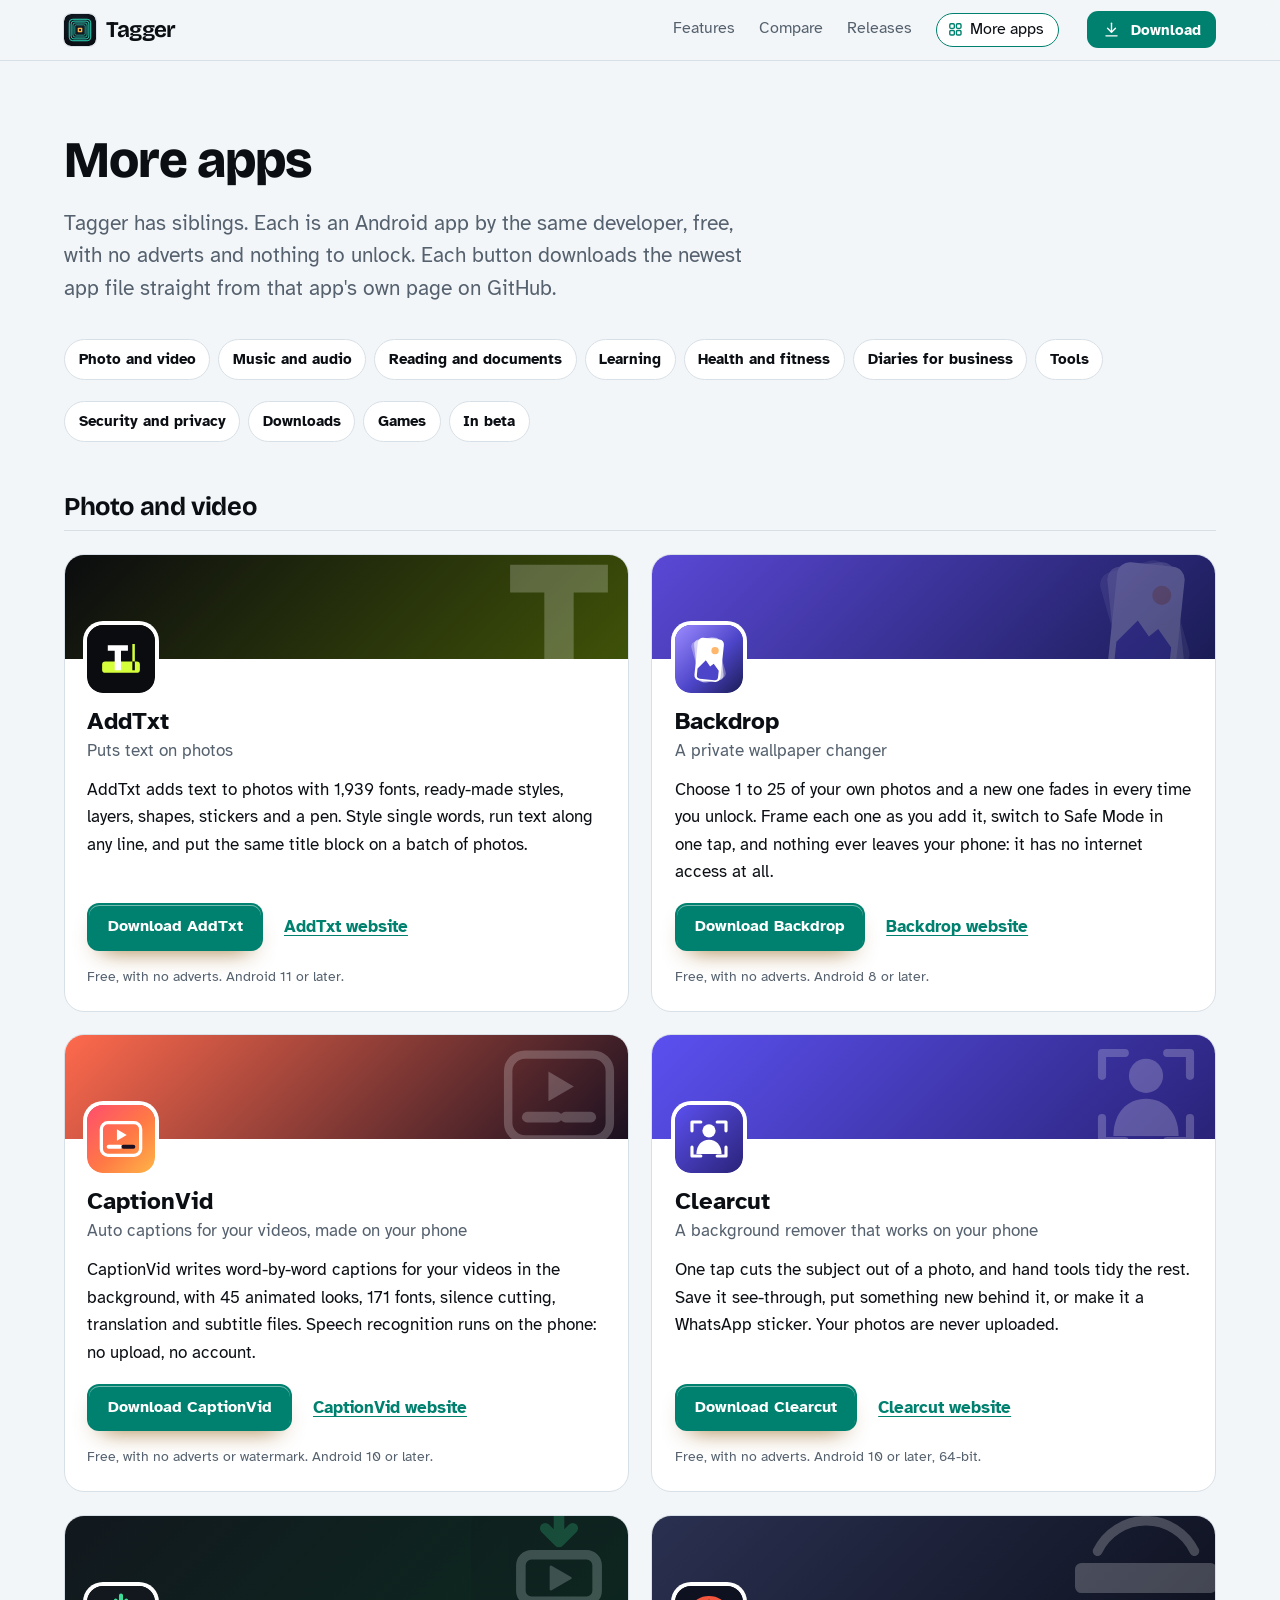
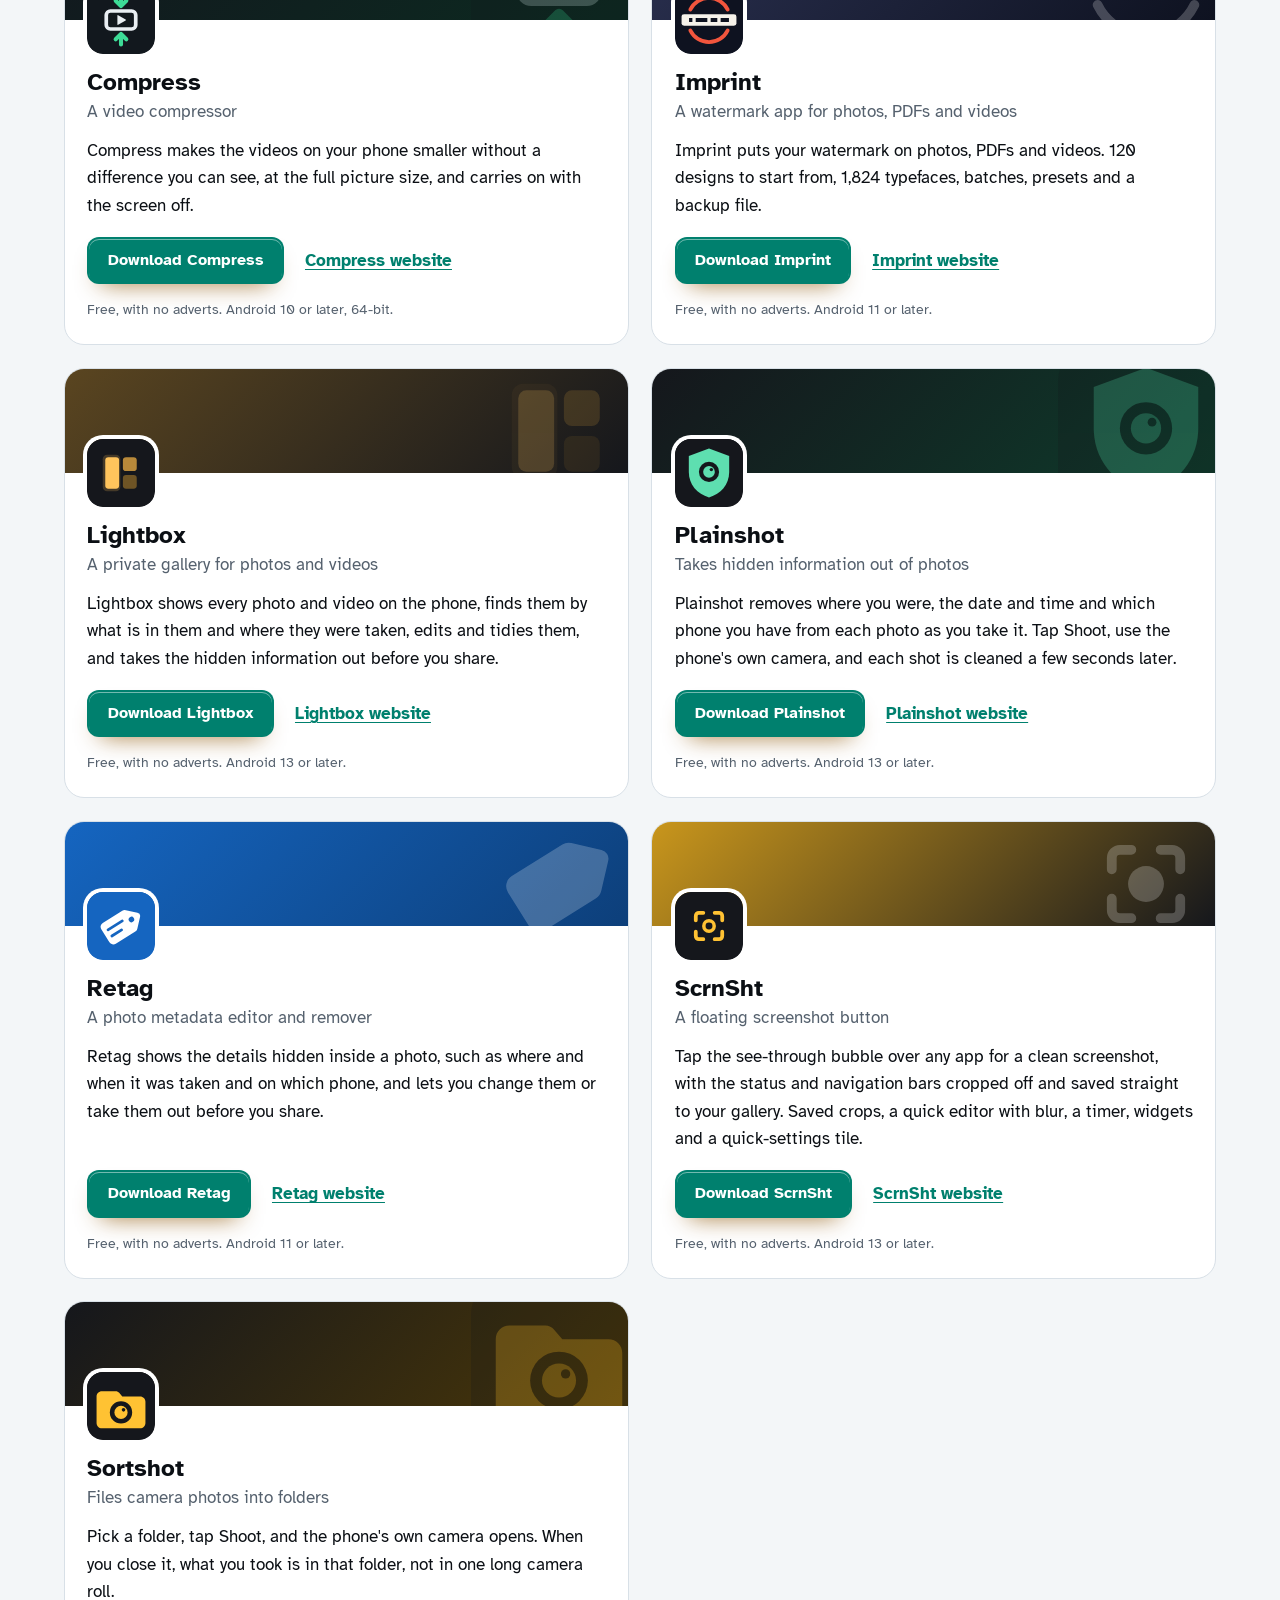
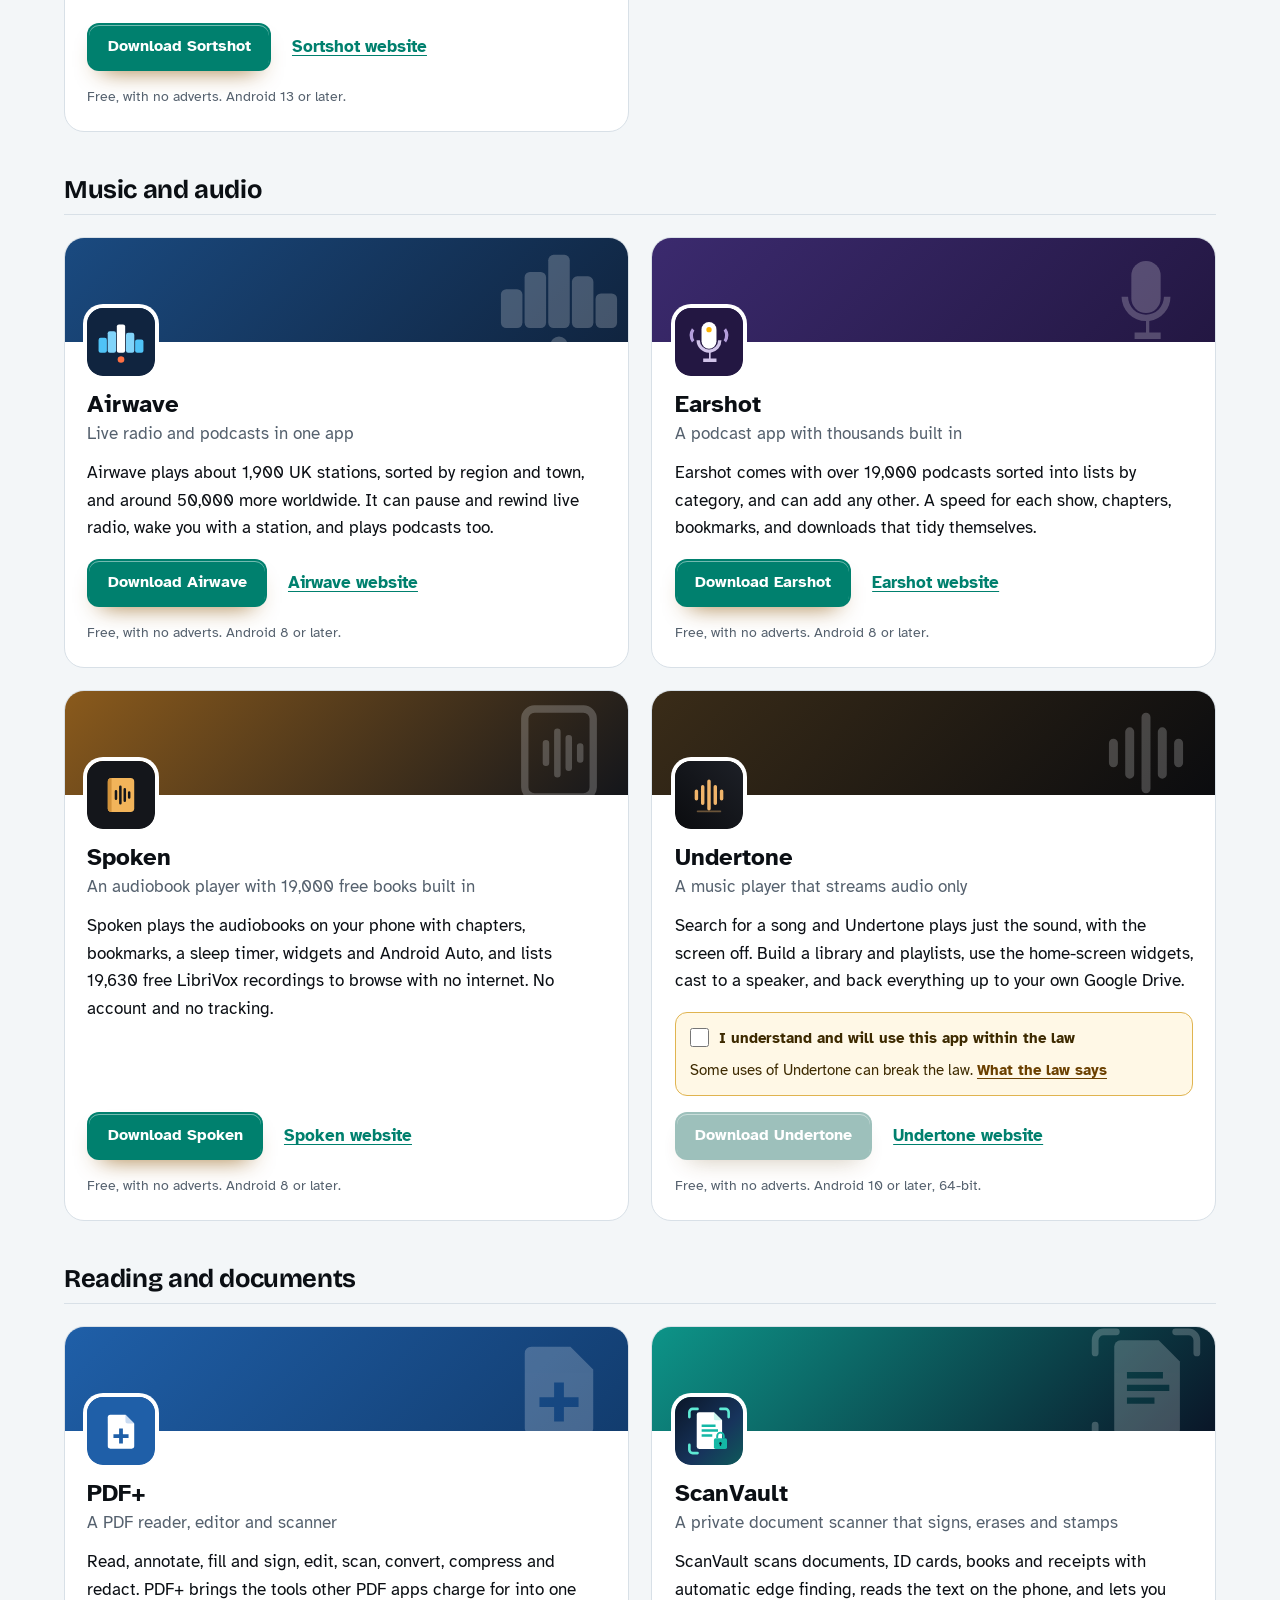
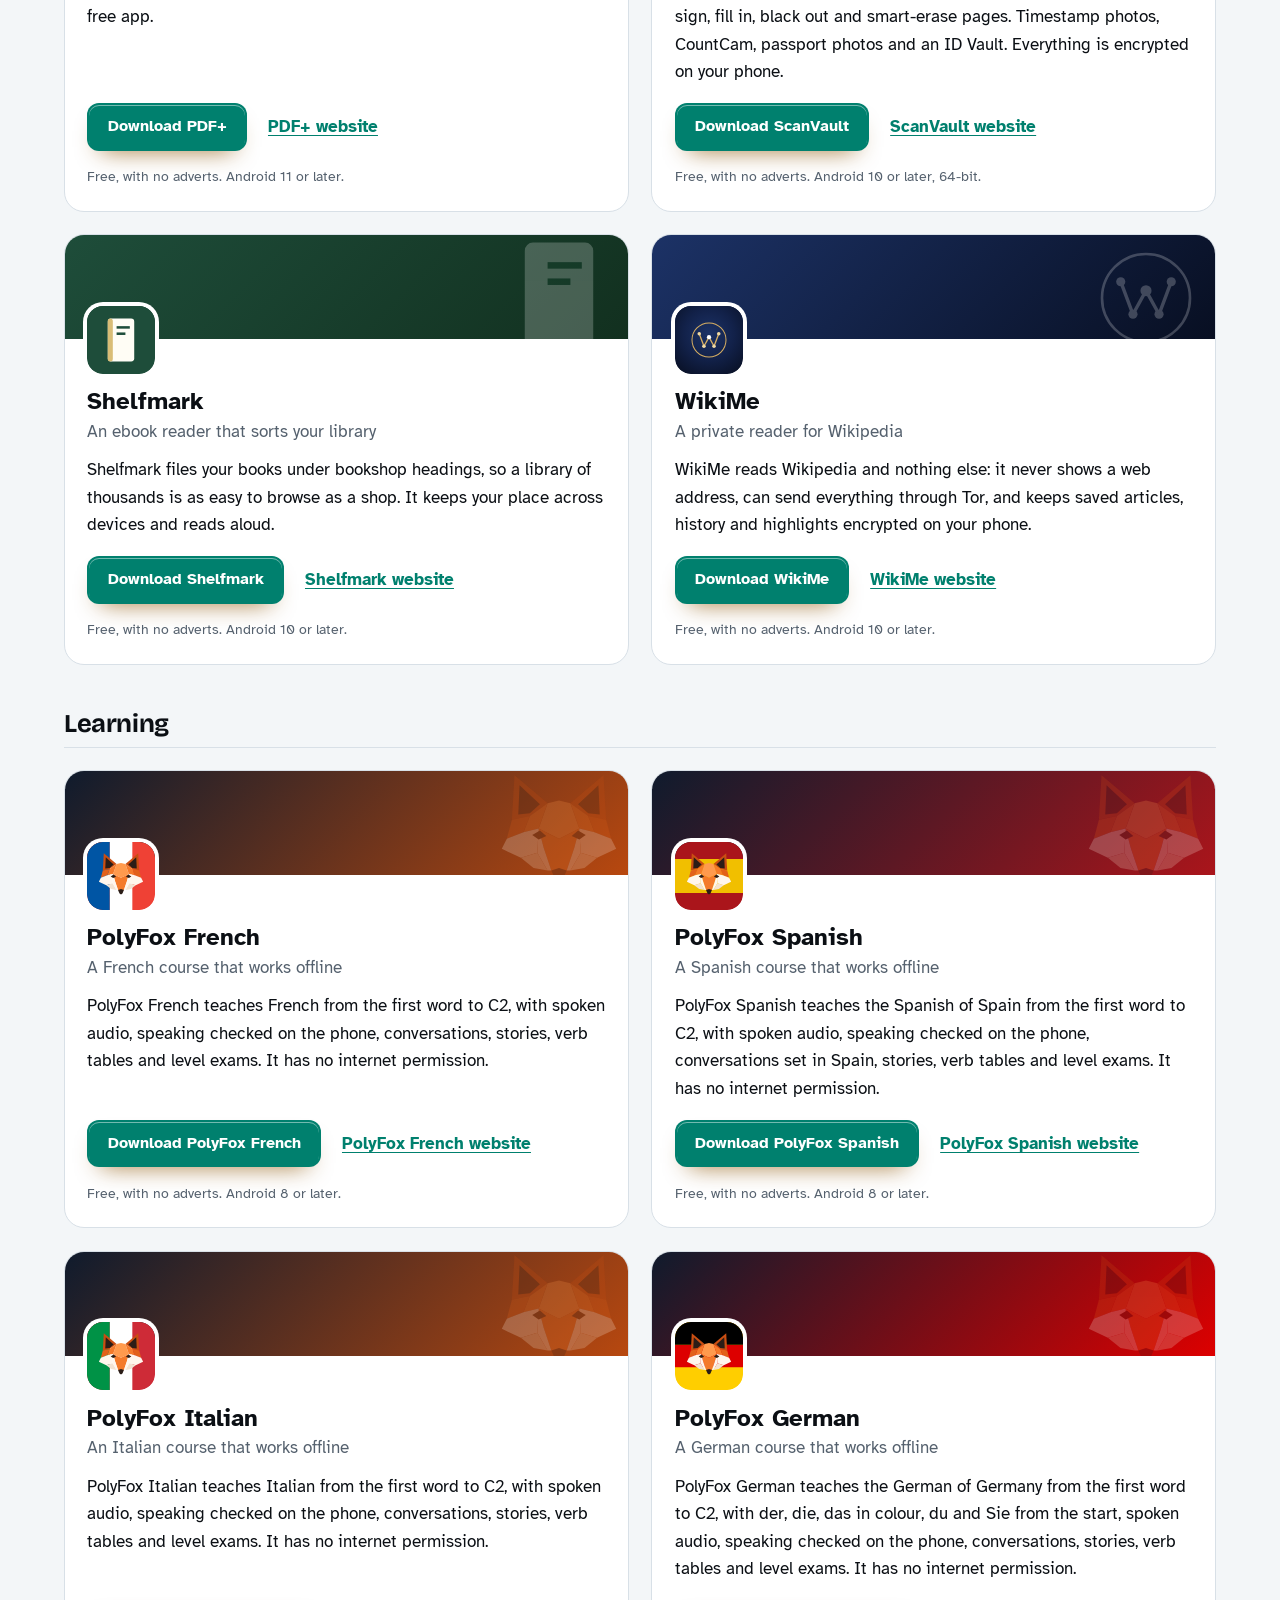
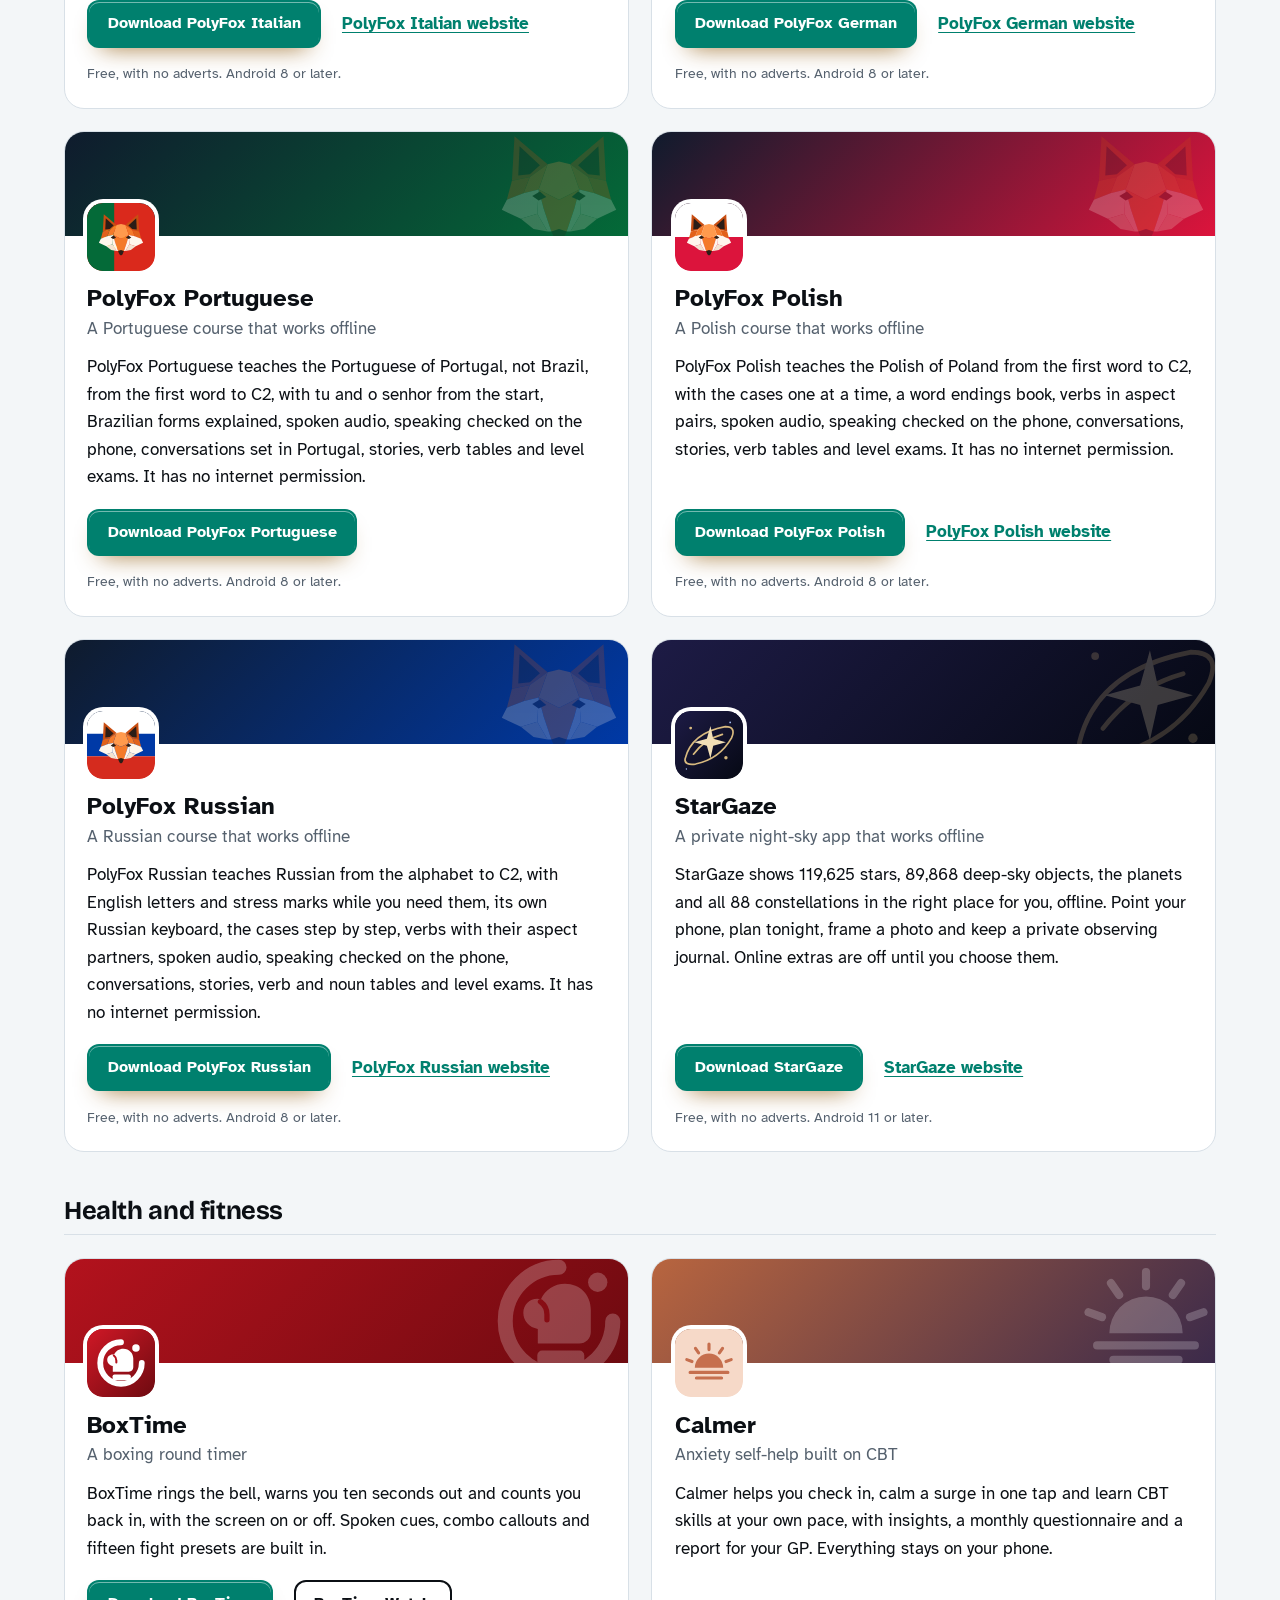
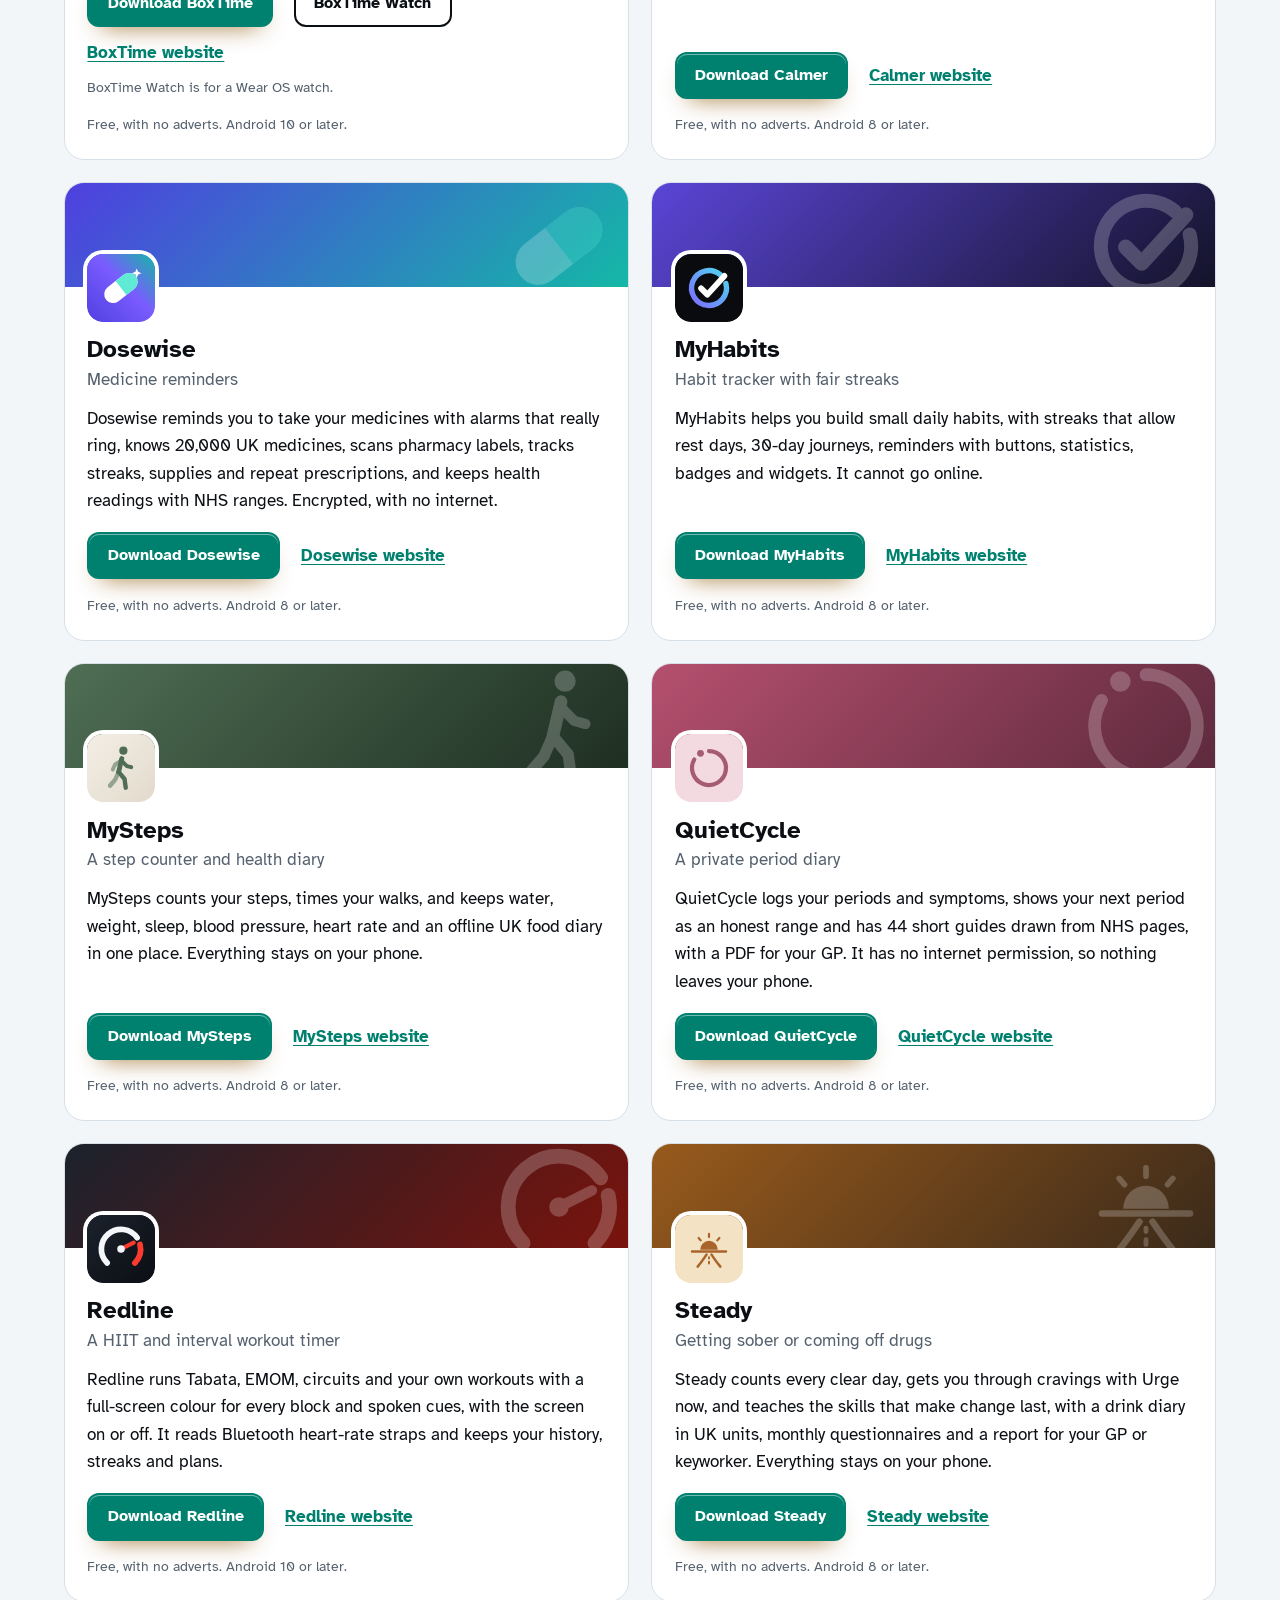
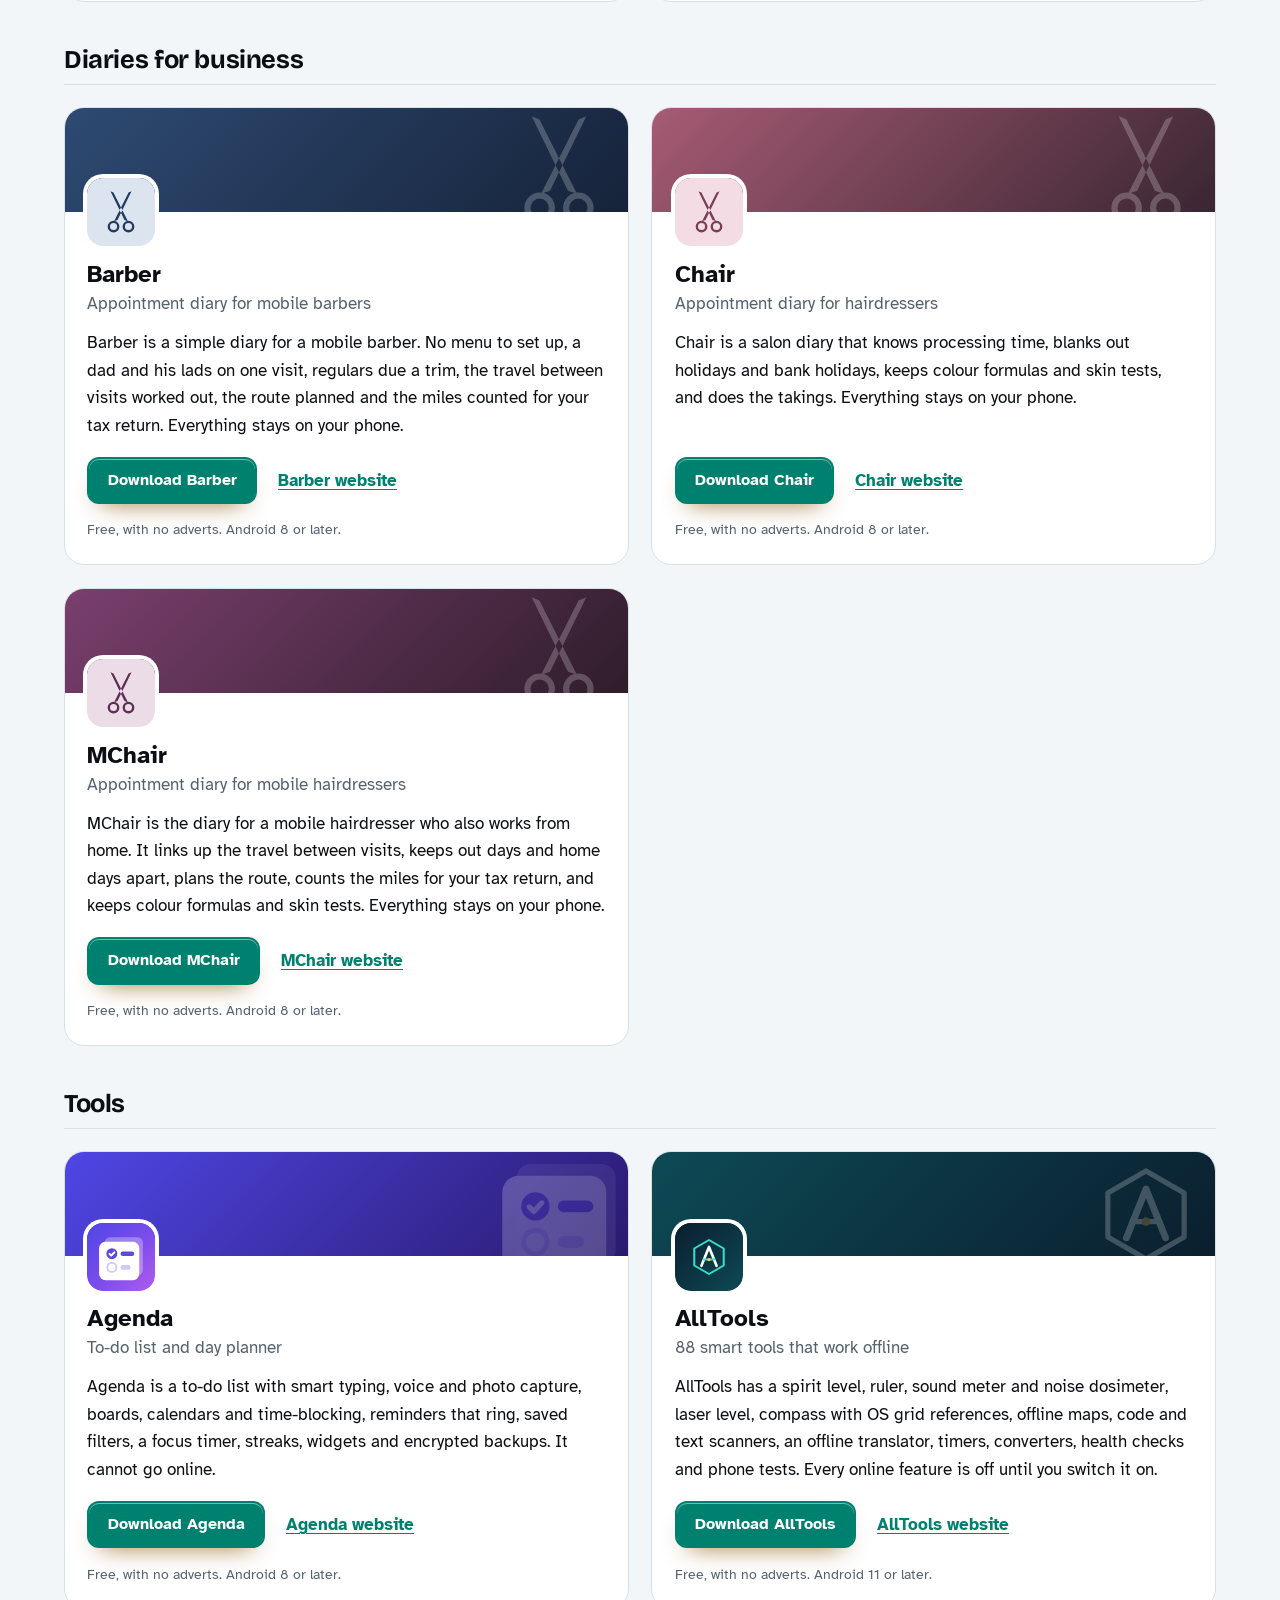
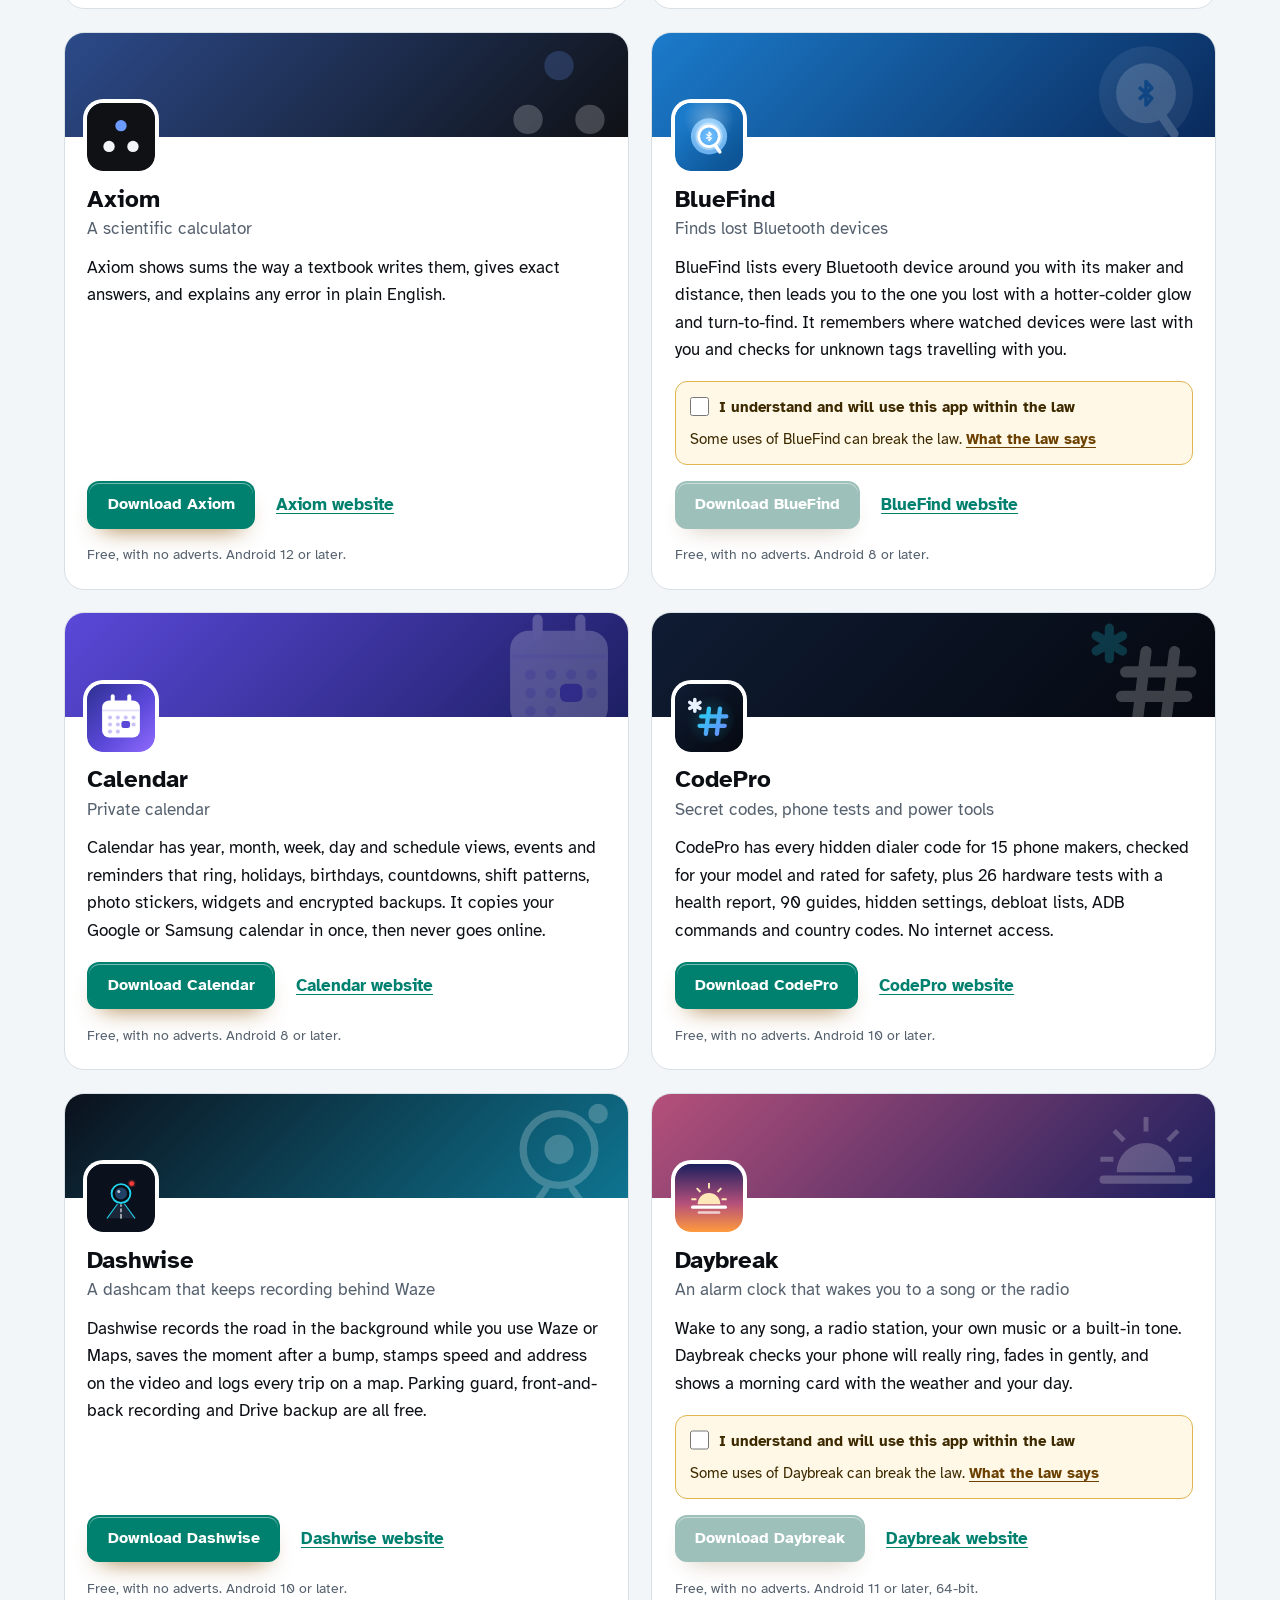
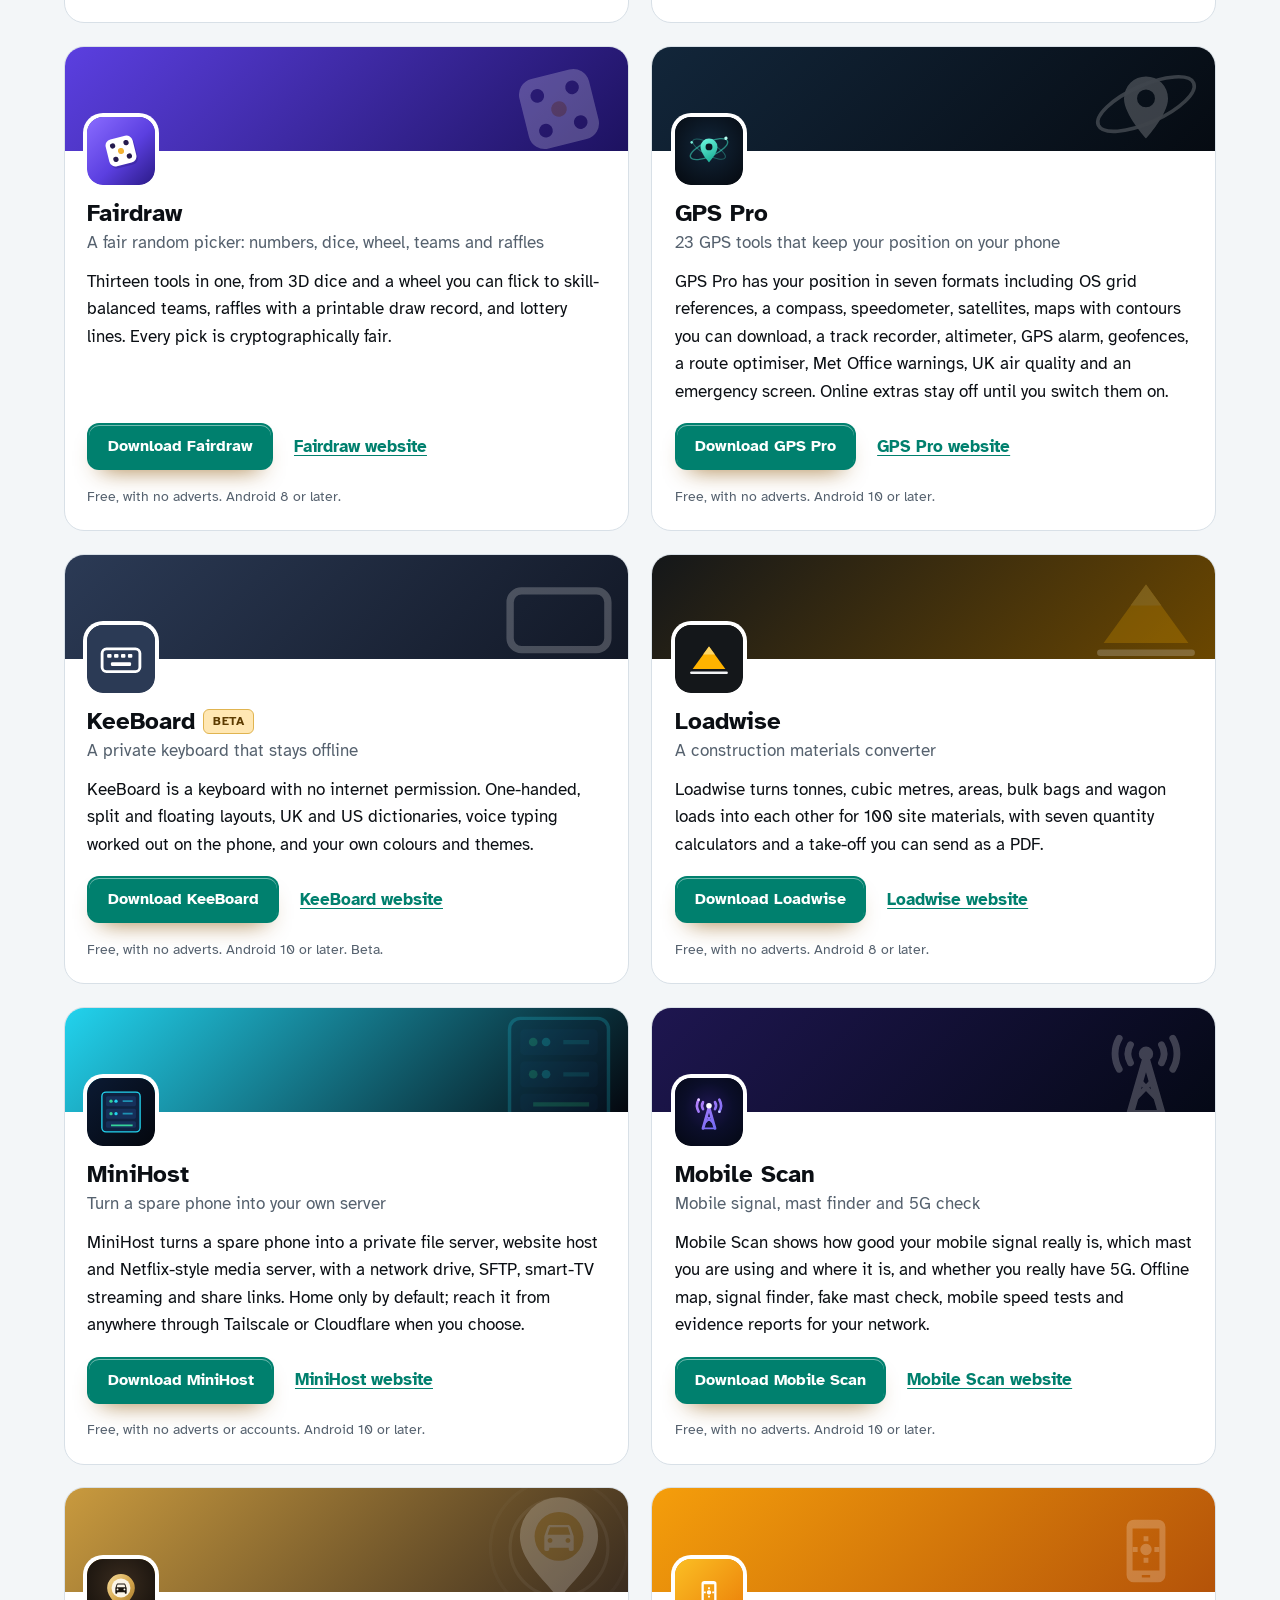
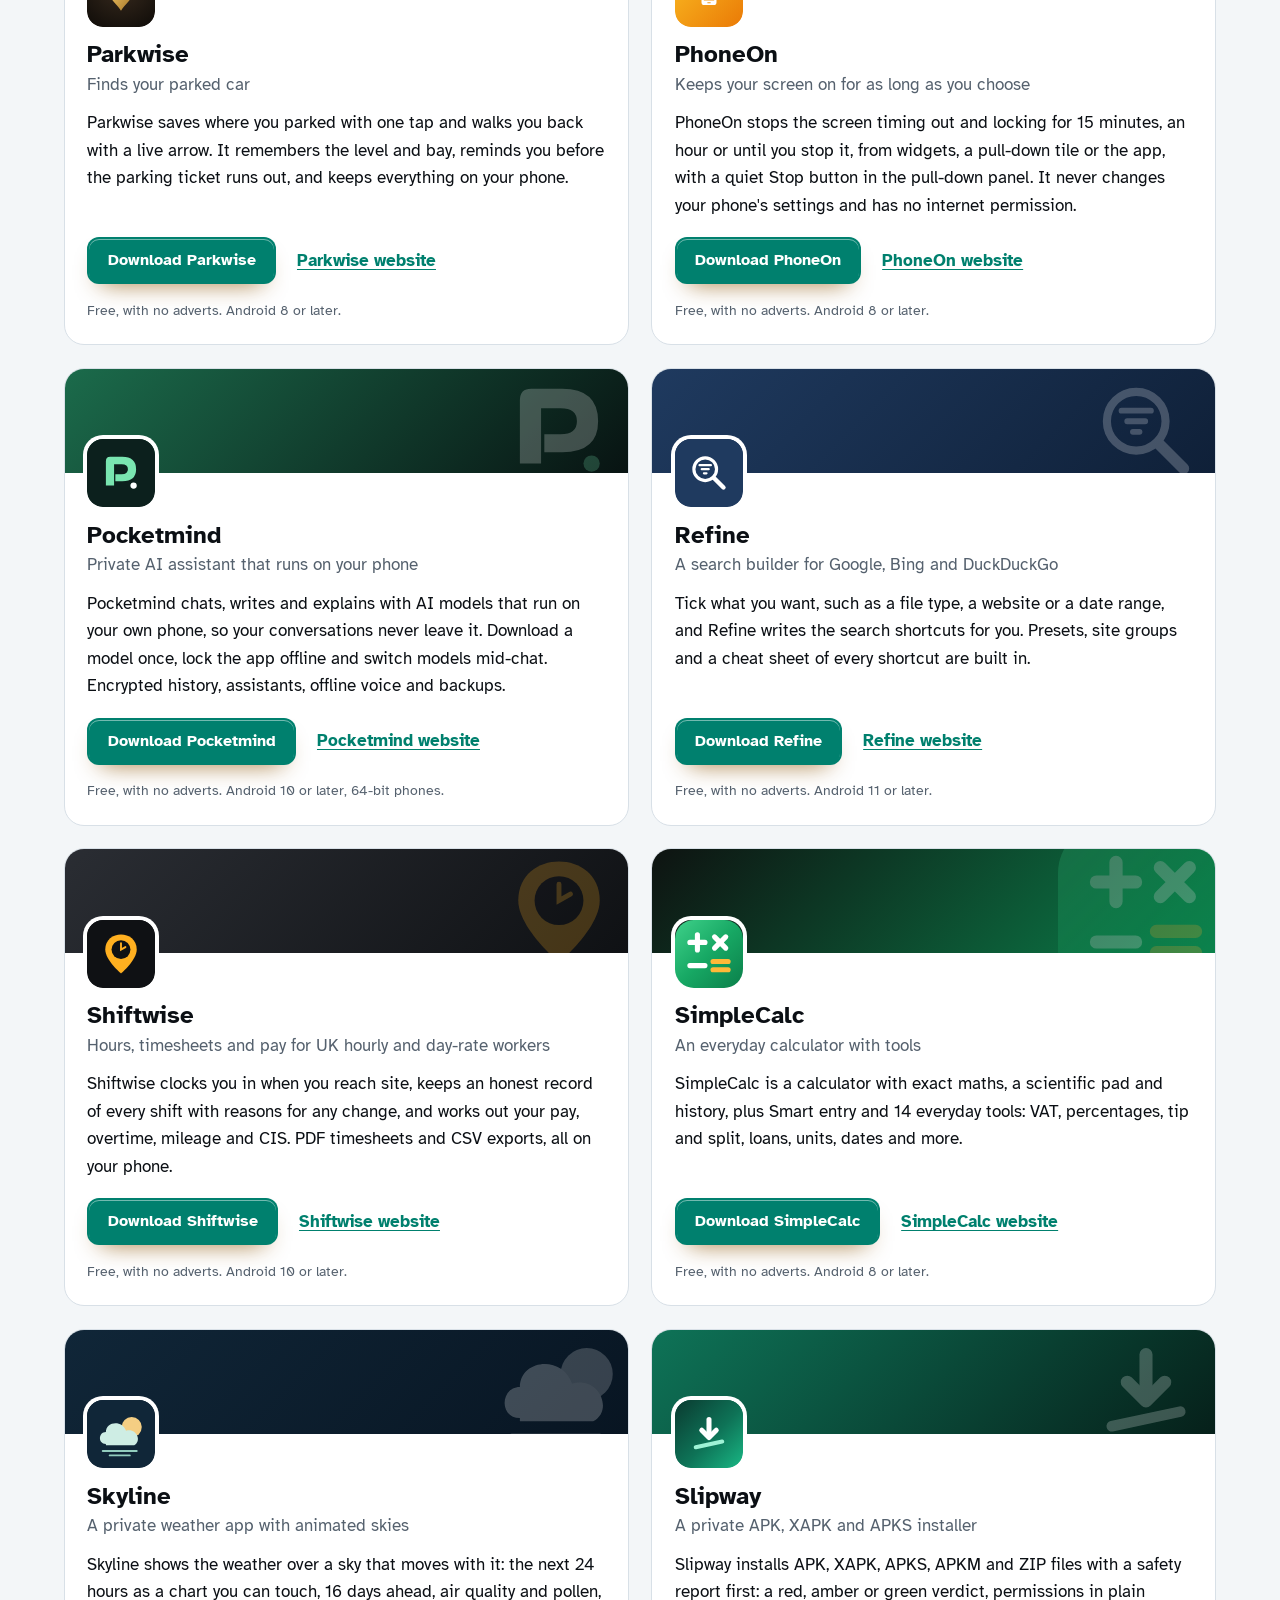
==== commit 7b538592: "More apps: add AllTools" ====
--- a/more-apps.html
+++ b/more-apps.html
@@ -4,7 +4,7 @@
 <meta charset="utf-8">
 <meta name="viewport" content="width=device-width, initial-scale=1">
 <title>More free Android apps from the maker of Tagger</title>
-<meta name="description" content="All 93 free Android apps from the maker of Tagger, in one list by category, each with its download and a link to its website.">
+<meta name="description" content="All 94 free Android apps from the maker of Tagger, in one list by category, each with its download and a link to its website.">
 <meta name="author" content="Jonathan Jackson">
 <link rel="canonical" href="https://customgpter.github.io/tagger/more-apps.html">
 <meta name="theme-color" content="#f3f6f8" media="(prefers-color-scheme: light)">
@@ -12,7 +12,7 @@
 <meta property="og:type" content="website">
 <meta property="og:site_name" content="Tagger">
 <meta property="og:title" content="More free Android apps from the maker of Tagger">
-<meta property="og:description" content="All 93 free Android apps from the maker of Tagger, in one list by category, each with its download and a link to its website.">
+<meta property="og:description" content="All 94 free Android apps from the maker of Tagger, in one list by category, each with its download and a link to its website.">
 <meta property="og:url" content="https://customgpter.github.io/tagger/more-apps.html">
 <meta property="og:image" content="https://customgpter.github.io/tagger/assets/og.png">
 <meta property="og:image:width" content="1200">
@@ -26,7 +26,7 @@
 <link rel="preload" href="./assets/fonts/atkinson-hyperlegible-latin-400-normal.woff2" as="font" type="font/woff2" crossorigin>
 <link rel="stylesheet" href="./assets/site.css?v=1">
 <link rel="stylesheet" href="./assets/house.css?v=1">
-<script type="application/ld+json">{"@context":"https://schema.org","@type":"ItemList","name":"Apps from the maker of Tagger","url":"https://customgpter.github.io/tagger/more-apps.html","itemListElement":[{"@type":"ListItem","position":1,"name":"AddTxt","url":"https://customgpter.github.io/addtxt/"},{"@type":"ListItem","position":2,"name":"Backdrop","url":"https://customgpter.github.io/backdrop/"},{"@type":"ListItem","position":3,"name":"CaptionVid","url":"https://customgpter.github.io/captionvid/"},{"@type":"ListItem","position":4,"name":"Clearcut","url":"https://customgpter.github.io/clearcut/"},{"@type":"ListItem","position":5,"name":"Compress","url":"https://customgpter.github.io/compress/"},{"@type":"ListItem","position":6,"name":"Imprint","url":"https://customgpter.github.io/imprint/"},{"@type":"ListItem","position":7,"name":"Lightbox","url":"https://customgpter.github.io/lightbox/"},{"@type":"ListItem","position":8,"name":"Plainshot","url":"https://customgpter.github.io/plainshot/"},{"@type":"ListItem","position":9,"name":"Retag","url":"https://customgpter.github.io/retag/"},{"@type":"ListItem","position":10,"name":"ScrnSht","url":"https://customgpter.github.io/scrnsht/"},{"@type":"ListItem","position":11,"name":"Sortshot","url":"https://customgpter.github.io/sortshot/"},{"@type":"ListItem","position":12,"name":"Airwave","url":"https://customgpter.github.io/airwave/"},{"@type":"ListItem","position":13,"name":"Earshot","url":"https://customgpter.github.io/earshot/"},{"@type":"ListItem","position":14,"name":"Spoken","url":"https://customgpter.github.io/spoken/"},{"@type":"ListItem","position":15,"name":"Undertone","url":"https://customgpter.github.io/undertone/"},{"@type":"ListItem","position":16,"name":"PDF+","url":"https://customgpter.github.io/pdfplus/"},{"@type":"ListItem","position":17,"name":"ScanVault","url":"https://customgpter.github.io/scanvault/"},{"@type":"ListItem","position":18,"name":"Shelfmark","url":"https://customgpter.github.io/shelfmark/"},{"@type":"ListItem","position":19,"name":"WikiMe","url":"https://customgpter.github.io/wikime/"},{"@type":"ListItem","position":20,"name":"PolyFox French","url":"https://customgpter.github.io/polyfox/"},{"@type":"ListItem","position":21,"name":"PolyFox German","url":"https://customgpter.github.io/polyfox-german/"},{"@type":"ListItem","position":22,"name":"PolyFox Polish","url":"https://customgpter.github.io/polyfox-polish/"},{"@type":"ListItem","position":23,"name":"PolyFox Russian","url":"https://customgpter.github.io/polyfox-russian/"},{"@type":"ListItem","position":24,"name":"StarGaze","url":"https://customgpter.github.io/stargaze/"},{"@type":"ListItem","position":25,"name":"BoxTime","url":"https://customgpter.github.io/boxtime/"},{"@type":"ListItem","position":26,"name":"Calmer","url":"https://customgpter.github.io/calmer/"},{"@type":"ListItem","position":27,"name":"Dosewise","url":"https://customgpter.github.io/dosewise/"},{"@type":"ListItem","position":28,"name":"MyHabits","url":"https://customgpter.github.io/myhabits/"},{"@type":"ListItem","position":29,"name":"MySteps","url":"https://customgpter.github.io/mysteps/"},{"@type":"ListItem","position":30,"name":"QuietCycle","url":"https://customgpter.github.io/quietcycle/"},{"@type":"ListItem","position":31,"name":"Redline","url":"https://customgpter.github.io/redline/"},{"@type":"ListItem","position":32,"name":"Steady","url":"https://customgpter.github.io/steady/"},{"@type":"ListItem","position":33,"name":"Barber","url":"https://customgpter.github.io/barber/"},{"@type":"ListItem","position":34,"name":"Chair","url":"https://customgpter.github.io/chair/"},{"@type":"ListItem","position":35,"name":"MChair","url":"https://customgpter.github.io/mchair/"},{"@type":"ListItem","position":36,"name":"Agenda","url":"https://customgpter.github.io/agenda/"},{"@type":"ListItem","position":37,"name":"Axiom","url":"https://customgpter.github.io/axiom/"},{"@type":"ListItem","position":38,"name":"BlueFind","url":"https://customgpter.github.io/bluefind/"},{"@type":"ListItem","position":39,"name":"Calendar","url":"https://customgpter.github.io/calendar/"},{"@type":"ListItem","position":40,"name":"CodePro","url":"https://customgpter.github.io/codepro/"},{"@type":"ListItem","position":41,"name":"Dashwise","url":"https://customgpter.github.io/dashwise/"},{"@type":"ListItem","position":42,"name":"Daybreak","url":"https://customgpter.github.io/daybreak/"},{"@type":"ListItem","position":43,"name":"Fairdraw","url":"https://customgpter.github.io/fairdraw/"},{"@type":"ListItem","position":44,"name":"GPS Pro","url":"https://customgpter.github.io/gpspro/"},{"@type":"ListItem","position":45,"name":"KeeBoard","url":"https://customgpter.github.io/keeboard/"},{"@type":"ListItem","position":46,"name":"Loadwise","url":"https://customgpter.github.io/loadwise/"},{"@type":"ListItem","position":47,"name":"MiniHost","url":"https://customgpter.github.io/minihost/"},{"@type":"ListItem","position":48,"name":"Mobile Scan","url":"https://customgpter.github.io/mobilescan/"},{"@type":"ListItem","position":49,"name":"Parkwise","url":"https://customgpter.github.io/parkwise/"},{"@type":"ListItem","position":50,"name":"Pocketmind","url":"https://customgpter.github.io/pocketmind/"},{"@type":"ListItem","position":51,"name":"Refine","url":"https://customgpter.github.io/refine/"},{"@type":"ListItem","position":52,"name":"Shiftwise","url":"https://customgpter.github.io/shiftwise/"},{"@type":"ListItem","position":53,"name":"SimpleCalc","url":"https://customgpter.github.io/simplecalc/"},{"@type":"ListItem","position":54,"name":"Skyline","url":"https://customgpter.github.io/skyline/"},{"@type":"ListItem","position":55,"name":"Slipway","url":"https://customgpter.github.io/slipway/"},{"@type":"ListItem","position":56,"name":"Tagger","url":"https://customgpter.github.io/tagger/"},{"@type":"ListItem","position":57,"name":"TotalClean","url":"https://customgpter.github.io/totalclean/"},{"@type":"ListItem","position":58,"name":"TVLink","url":"https://customgpter.github.io/tvlink/"},{"@type":"ListItem","position":59,"name":"Unbox","url":"https://customgpter.github.io/unbox/"},{"@type":"ListItem","position":60,"name":"WhatsKeep","url":"https://customgpter.github.io/whatskeep/"},{"@type":"ListItem","position":61,"name":"WiFi Scan","url":"https://customgpter.github.io/wifiscan/"},{"@type":"ListItem","position":62,"name":"Auditly","url":"https://customgpter.github.io/auditly/"},{"@type":"ListItem","position":63,"name":"Backchannel","url":"https://customgpter.github.io/backchannel/"},{"@type":"ListItem","position":64,"name":"ENotes","url":"https://customgpter.github.io/enotes/"},{"@type":"ListItem","position":65,"name":"FindMe","url":"https://customgpter.github.io/findme/"},{"@type":"ListItem","position":66,"name":"iLock","url":"https://customgpter.github.io/ilock/"},{"@type":"ListItem","position":67,"name":"ImSafe","url":"https://customgpter.github.io/imsafe/"},{"@type":"ListItem","position":68,"name":"IShred","url":"https://customgpter.github.io/ishred/"},{"@type":"ListItem","position":69,"name":"LockBox","url":"https://customgpter.github.io/lockbox/"},{"@type":"ListItem","position":70,"name":"PassVault","url":"https://customgpter.github.io/passvault/"},{"@type":"ListItem","position":71,"name":"SpyFind","url":"https://customgpter.github.io/spyfind/"},{"@type":"ListItem","position":72,"name":"TextWipe","url":"https://customgpter.github.io/textwipe/"},{"@type":"ListItem","position":73,"name":"Tracewire","url":"https://customgpter.github.io/tracewire/"},{"@type":"ListItem","position":74,"name":"Vigil","url":"https://customgpter.github.io/vigil/"},{"@type":"ListItem","position":75,"name":"Grab","url":"https://customgpter.github.io/grab/"},{"@type":"ListItem","position":76,"name":"Swarm","url":"https://customgpter.github.io/swarm/"},{"@type":"ListItem","position":77,"name":"Plane Games","url":"https://customgpter.github.io/plane-games/"},{"@type":"ListItem","position":78,"name":"Ninefold","url":"https://customgpter.github.io/ninefold/"},{"@type":"ListItem","position":79,"name":"Cubewise","url":"https://customgpter.github.io/cubewise/"},{"@type":"ListItem","position":80,"name":"Tilewise","url":"https://customgpter.github.io/tilewise/"},{"@type":"ListItem","position":81,"name":"Letterwise","url":"https://customgpter.github.io/letterwise/"},{"@type":"ListItem","position":82,"name":"Kingside","url":"https://customgpter.github.io/kingside/"},{"@type":"ListItem","position":83,"name":"Deckhand","url":"https://customgpter.github.io/deckhand/"},{"@type":"ListItem","position":84,"name":"SNESForge","url":"https://customgpter.github.io/snesforge/"},{"@type":"ListItem","position":85,"name":"Fame Boy","url":"https://customgpter.github.io/fameboy/"},{"@type":"ListItem","position":86,"name":"PSPPro","url":"https://customgpter.github.io/psppro/"},{"@type":"ListItem","position":87,"name":"MegaGen","url":"https://customgpter.github.io/megagen/"},{"@type":"ListItem","position":88,"name":"QVR","url":"https://customgpter.github.io/qvr/"},{"@type":"ListItem","position":89,"name":"QVR Watch","url":"https://customgpter.github.io/qvr-watch/"},{"@type":"ListItem","position":90,"name":"QVRLite","url":"https://customgpter.github.io/qvrlite/"},{"@type":"ListItem","position":91,"name":"Onionz","url":"https://customgpter.github.io/onionz/"},{"@type":"ListItem","position":92,"name":"OnionzWeb","url":"https://customgpter.github.io/onionzweb/"}]}</script>
+<script type="application/ld+json">{"@context":"https://schema.org","@type":"ItemList","name":"Apps from the maker of Tagger","url":"https://customgpter.github.io/tagger/more-apps.html","itemListElement":[{"@type":"ListItem","position":1,"name":"AddTxt","url":"https://customgpter.github.io/addtxt/"},{"@type":"ListItem","position":2,"name":"Backdrop","url":"https://customgpter.github.io/backdrop/"},{"@type":"ListItem","position":3,"name":"CaptionVid","url":"https://customgpter.github.io/captionvid/"},{"@type":"ListItem","position":4,"name":"Clearcut","url":"https://customgpter.github.io/clearcut/"},{"@type":"ListItem","position":5,"name":"Compress","url":"https://customgpter.github.io/compress/"},{"@type":"ListItem","position":6,"name":"Imprint","url":"https://customgpter.github.io/imprint/"},{"@type":"ListItem","position":7,"name":"Lightbox","url":"https://customgpter.github.io/lightbox/"},{"@type":"ListItem","position":8,"name":"Plainshot","url":"https://customgpter.github.io/plainshot/"},{"@type":"ListItem","position":9,"name":"Retag","url":"https://customgpter.github.io/retag/"},{"@type":"ListItem","position":10,"name":"ScrnSht","url":"https://customgpter.github.io/scrnsht/"},{"@type":"ListItem","position":11,"name":"Sortshot","url":"https://customgpter.github.io/sortshot/"},{"@type":"ListItem","position":12,"name":"Airwave","url":"https://customgpter.github.io/airwave/"},{"@type":"ListItem","position":13,"name":"Earshot","url":"https://customgpter.github.io/earshot/"},{"@type":"ListItem","position":14,"name":"Spoken","url":"https://customgpter.github.io/spoken/"},{"@type":"ListItem","position":15,"name":"Undertone","url":"https://customgpter.github.io/undertone/"},{"@type":"ListItem","position":16,"name":"PDF+","url":"https://customgpter.github.io/pdfplus/"},{"@type":"ListItem","position":17,"name":"ScanVault","url":"https://customgpter.github.io/scanvault/"},{"@type":"ListItem","position":18,"name":"Shelfmark","url":"https://customgpter.github.io/shelfmark/"},{"@type":"ListItem","position":19,"name":"WikiMe","url":"https://customgpter.github.io/wikime/"},{"@type":"ListItem","position":20,"name":"PolyFox French","url":"https://customgpter.github.io/polyfox/"},{"@type":"ListItem","position":21,"name":"PolyFox German","url":"https://customgpter.github.io/polyfox-german/"},{"@type":"ListItem","position":22,"name":"PolyFox Polish","url":"https://customgpter.github.io/polyfox-polish/"},{"@type":"ListItem","position":23,"name":"PolyFox Russian","url":"https://customgpter.github.io/polyfox-russian/"},{"@type":"ListItem","position":24,"name":"StarGaze","url":"https://customgpter.github.io/stargaze/"},{"@type":"ListItem","position":25,"name":"BoxTime","url":"https://customgpter.github.io/boxtime/"},{"@type":"ListItem","position":26,"name":"Calmer","url":"https://customgpter.github.io/calmer/"},{"@type":"ListItem","position":27,"name":"Dosewise","url":"https://customgpter.github.io/dosewise/"},{"@type":"ListItem","position":28,"name":"MyHabits","url":"https://customgpter.github.io/myhabits/"},{"@type":"ListItem","position":29,"name":"MySteps","url":"https://customgpter.github.io/mysteps/"},{"@type":"ListItem","position":30,"name":"QuietCycle","url":"https://customgpter.github.io/quietcycle/"},{"@type":"ListItem","position":31,"name":"Redline","url":"https://customgpter.github.io/redline/"},{"@type":"ListItem","position":32,"name":"Steady","url":"https://customgpter.github.io/steady/"},{"@type":"ListItem","position":33,"name":"Barber","url":"https://customgpter.github.io/barber/"},{"@type":"ListItem","position":34,"name":"Chair","url":"https://customgpter.github.io/chair/"},{"@type":"ListItem","position":35,"name":"MChair","url":"https://customgpter.github.io/mchair/"},{"@type":"ListItem","position":36,"name":"Agenda","url":"https://customgpter.github.io/agenda/"},{"@type":"ListItem","position":37,"name":"AllTools","url":"https://customgpter.github.io/alltools/"},{"@type":"ListItem","position":38,"name":"Axiom","url":"https://customgpter.github.io/axiom/"},{"@type":"ListItem","position":39,"name":"BlueFind","url":"https://customgpter.github.io/bluefind/"},{"@type":"ListItem","position":40,"name":"Calendar","url":"https://customgpter.github.io/calendar/"},{"@type":"ListItem","position":41,"name":"CodePro","url":"https://customgpter.github.io/codepro/"},{"@type":"ListItem","position":42,"name":"Dashwise","url":"https://customgpter.github.io/dashwise/"},{"@type":"ListItem","position":43,"name":"Daybreak","url":"https://customgpter.github.io/daybreak/"},{"@type":"ListItem","position":44,"name":"Fairdraw","url":"https://customgpter.github.io/fairdraw/"},{"@type":"ListItem","position":45,"name":"GPS Pro","url":"https://customgpter.github.io/gpspro/"},{"@type":"ListItem","position":46,"name":"KeeBoard","url":"https://customgpter.github.io/keeboard/"},{"@type":"ListItem","position":47,"name":"Loadwise","url":"https://customgpter.github.io/loadwise/"},{"@type":"ListItem","position":48,"name":"MiniHost","url":"https://customgpter.github.io/minihost/"},{"@type":"ListItem","position":49,"name":"Mobile Scan","url":"https://customgpter.github.io/mobilescan/"},{"@type":"ListItem","position":50,"name":"Parkwise","url":"https://customgpter.github.io/parkwise/"},{"@type":"ListItem","position":51,"name":"Pocketmind","url":"https://customgpter.github.io/pocketmind/"},{"@type":"ListItem","position":52,"name":"Refine","url":"https://customgpter.github.io/refine/"},{"@type":"ListItem","position":53,"name":"Shiftwise","url":"https://customgpter.github.io/shiftwise/"},{"@type":"ListItem","position":54,"name":"SimpleCalc","url":"https://customgpter.github.io/simplecalc/"},{"@type":"ListItem","position":55,"name":"Skyline","url":"https://customgpter.github.io/skyline/"},{"@type":"ListItem","position":56,"name":"Slipway","url":"https://customgpter.github.io/slipway/"},{"@type":"ListItem","position":57,"name":"Tagger","url":"https://customgpter.github.io/tagger/"},{"@type":"ListItem","position":58,"name":"TotalClean","url":"https://customgpter.github.io/totalclean/"},{"@type":"ListItem","position":59,"name":"TVLink","url":"https://customgpter.github.io/tvlink/"},{"@type":"ListItem","position":60,"name":"Unbox","url":"https://customgpter.github.io/unbox/"},{"@type":"ListItem","position":61,"name":"WhatsKeep","url":"https://customgpter.github.io/whatskeep/"},{"@type":"ListItem","position":62,"name":"WiFi Scan","url":"https://customgpter.github.io/wifiscan/"},{"@type":"ListItem","position":63,"name":"Auditly","url":"https://customgpter.github.io/auditly/"},{"@type":"ListItem","position":64,"name":"Backchannel","url":"https://customgpter.github.io/backchannel/"},{"@type":"ListItem","position":65,"name":"ENotes","url":"https://customgpter.github.io/enotes/"},{"@type":"ListItem","position":66,"name":"FindMe","url":"https://customgpter.github.io/findme/"},{"@type":"ListItem","position":67,"name":"iLock","url":"https://customgpter.github.io/ilock/"},{"@type":"ListItem","position":68,"name":"ImSafe","url":"https://customgpter.github.io/imsafe/"},{"@type":"ListItem","position":69,"name":"IShred","url":"https://customgpter.github.io/ishred/"},{"@type":"ListItem","position":70,"name":"LockBox","url":"https://customgpter.github.io/lockbox/"},{"@type":"ListItem","position":71,"name":"PassVault","url":"https://customgpter.github.io/passvault/"},{"@type":"ListItem","position":72,"name":"SpyFind","url":"https://customgpter.github.io/spyfind/"},{"@type":"ListItem","position":73,"name":"TextWipe","url":"https://customgpter.github.io/textwipe/"},{"@type":"ListItem","position":74,"name":"Tracewire","url":"https://customgpter.github.io/tracewire/"},{"@type":"ListItem","position":75,"name":"Vigil","url":"https://customgpter.github.io/vigil/"},{"@type":"ListItem","position":76,"name":"Grab","url":"https://customgpter.github.io/grab/"},{"@type":"ListItem","position":77,"name":"Swarm","url":"https://customgpter.github.io/swarm/"},{"@type":"ListItem","position":78,"name":"Plane Games","url":"https://customgpter.github.io/plane-games/"},{"@type":"ListItem","position":79,"name":"Ninefold","url":"https://customgpter.github.io/ninefold/"},{"@type":"ListItem","position":80,"name":"Cubewise","url":"https://customgpter.github.io/cubewise/"},{"@type":"ListItem","position":81,"name":"Tilewise","url":"https://customgpter.github.io/tilewise/"},{"@type":"ListItem","position":82,"name":"Letterwise","url":"https://customgpter.github.io/letterwise/"},{"@type":"ListItem","position":83,"name":"Kingside","url":"https://customgpter.github.io/kingside/"},{"@type":"ListItem","position":84,"name":"Deckhand","url":"https://customgpter.github.io/deckhand/"},{"@type":"ListItem","position":85,"name":"SNESForge","url":"https://customgpter.github.io/snesforge/"},{"@type":"ListItem","position":86,"name":"Fame Boy","url":"https://customgpter.github.io/fameboy/"},{"@type":"ListItem","position":87,"name":"PSPPro","url":"https://customgpter.github.io/psppro/"},{"@type":"ListItem","position":88,"name":"MegaGen","url":"https://customgpter.github.io/megagen/"},{"@type":"ListItem","position":89,"name":"QVR","url":"https://customgpter.github.io/qvr/"},{"@type":"ListItem","position":90,"name":"QVR Watch","url":"https://customgpter.github.io/qvr-watch/"},{"@type":"ListItem","position":91,"name":"QVRLite","url":"https://customgpter.github.io/qvrlite/"},{"@type":"ListItem","position":92,"name":"Onionz","url":"https://customgpter.github.io/onionz/"},{"@type":"ListItem","position":93,"name":"OnionzWeb","url":"https://customgpter.github.io/onionzweb/"}]}</script>
 <link rel="stylesheet" href="./assets/apps-list.css?v=1">
 <script src="./assets/apps-list.js?v=1" defer></script>
 </head>
@@ -86,7 +86,7 @@
 <li class="mapp" style="--b:#7a3f6e;--b2:#2f1d2b"><div class="mapp-cover" aria-hidden="true"><svg viewBox="0 0 108 108"><g transform="translate(54 54) scale(1.25) translate(-54 -52)"><path fill="#fff" fill-rule="evenodd" d="M37 70.5a7.5 7.5 0 1 0 15 0a7.5 7.5 0 1 0-15 0zM40 70.5a4.5 4.5 0 1 0 9 0a4.5 4.5 0 1 0-9 0zM56 70.5a7.5 7.5 0 1 0 15 0a7.5 7.5 0 1 0-15 0zM59 70.5a4.5 4.5 0 1 0 9 0a4.5 4.5 0 1 0-9 0z"/><path fill="#fff" d="M45.2 63.6 49.6 62.2 67.4 25.6 63.6 27.2zM62.8 63.6 58.4 62.2 40.6 25.6 44.4 27.2z"/><circle cx="54" cy="49.8" r="1.8" fill="none"/></g></svg></div><div class="mapp-body"><svg class="mapp-icon" viewBox="0 0 108 108" aria-hidden="true"><rect width="108" height="108" rx="24" fill="#EBDCE8"/><g transform="translate(54 54) scale(1.25) translate(-54 -52)"><path fill="#5E2F55" fill-rule="evenodd" d="M37 70.5a7.5 7.5 0 1 0 15 0a7.5 7.5 0 1 0-15 0zM40 70.5a4.5 4.5 0 1 0 9 0a4.5 4.5 0 1 0-9 0zM56 70.5a7.5 7.5 0 1 0 15 0a7.5 7.5 0 1 0-15 0zM59 70.5a4.5 4.5 0 1 0 9 0a4.5 4.5 0 1 0-9 0z"/><path fill="#5E2F55" d="M45.2 63.6 49.6 62.2 67.4 25.6 63.6 27.2zM62.8 63.6 58.4 62.2 40.6 25.6 44.4 27.2z"/><circle cx="54" cy="49.8" r="1.8" fill="#EBDCE8"/></g></svg><h3>MChair</h3><p class="mapp-kind">Appointment diary for mobile hairdressers</p><p class="mapp-say">MChair is the diary for a mobile hairdresser who also works from home. It links up the travel between visits, keeps out days and home days apart, plans the route, counts the miles for your tax return, and keeps colour formulas and skin tests. Everything stays on your phone.</p><p class="mapp-go"><a class="button" href="https://github.com/CustomGPTer/mchair/releases/latest/download/MChair.apk">Download MChair</a><a class="mapp-site" href="https://customgpter.github.io/mchair/">MChair website</a></p><p class="mapp-needs">Free, with no adverts. Android 8 or later.</p></div></li></ul></div>
 <div class="mapps-group" role="group" aria-labelledby="apps-tools"><h2 class="mapps-cat" id="apps-tools">Tools</h2>
 <ul class="mapps"><li class="mapp" style="--b:#4f46e5;--b2:#2a1a6e"><div class="mapp-cover" aria-hidden="true"><svg viewBox="0 0 108 108"><g transform="translate(54 56) scale(1.45) translate(-52 -56)"><rect x="34" y="33" width="42" height="42" rx="6" fill="#fff" fill-opacity=".3"/><rect x="28" y="38" width="44" height="42" rx="7" fill="#fff" fill-opacity=".95"/><circle cx="42" cy="51" r="6" fill="#5b4bdb"/><path d="M39.4 51.2l1.9 1.9 3.4-3.6" stroke="#fff" stroke-width="2.2" fill="none" stroke-linecap="round" stroke-linejoin="round"/><rect x="51.5" y="48.5" width="15" height="5" rx="2.5" fill="#5b4bdb"/><circle cx="42" cy="66" r="5" fill="none" stroke="#cfc8f7" stroke-width="2"/><rect x="51.5" y="63.5" width="11" height="5" rx="2.5" fill="#cfc8f7"/></g></svg></div><div class="mapp-body"><svg class="mapp-icon" viewBox="0 0 108 108" aria-hidden="true"><defs><linearGradient id="i-agenda-agi" x1="0" y1="0" x2="1" y2="1"><stop offset="0" stop-color="#4f46e5"/><stop offset=".55" stop-color="#7c4deb"/><stop offset="1" stop-color="#b15cf0"/></linearGradient></defs><rect width="108" height="108" rx="24" fill="url(#i-agenda-agi)"/><g transform="translate(54 56) scale(1.45) translate(-52 -56)"><rect x="34" y="33" width="42" height="42" rx="6" fill="#fff" fill-opacity=".3"/><rect x="28" y="38" width="44" height="42" rx="7" fill="#fff"/><circle cx="42" cy="51" r="6" fill="#5b4bdb"/><path d="M39.4 51.2l1.9 1.9 3.4-3.6" stroke="#fff" stroke-width="2.2" fill="none" stroke-linecap="round" stroke-linejoin="round"/><rect x="51.5" y="48.5" width="15" height="5" rx="2.5" fill="#5b4bdb"/><circle cx="42" cy="66" r="5" fill="none" stroke="#cfc8f7" stroke-width="2"/><rect x="51.5" y="63.5" width="11" height="5" rx="2.5" fill="#cfc8f7"/></g></svg><h3>Agenda</h3><p class="mapp-kind">To-do list and day planner</p><p class="mapp-say">Agenda is a to-do list with smart typing, voice and photo capture, boards, calendars and time-blocking, reminders that ring, saved filters, a focus timer, streaks, widgets and encrypted backups. It cannot go online.</p><p class="mapp-go"><a class="button" href="https://github.com/CustomGPTer/agenda/releases/latest/download/Agenda.apk">Download Agenda</a><a class="mapp-site" href="https://customgpter.github.io/agenda/">Agenda website</a></p><p class="mapp-needs">Free, with no adverts. Android 8 or later.</p></div></li>
-<li class="mapp" style="--b:#2c4a8a;--b2:#0f1115"><div class="mapp-cover" aria-hidden="true"><svg viewBox="0 0 108 108"><circle cx="54" cy="36" r="9" fill="#6c9bff"/><circle cx="35" cy="69" r="9" fill="#f3f5f8"/><circle cx="73" cy="69" r="9" fill="#f3f5f8"/></svg></div><div class="mapp-body"><svg class="mapp-icon" viewBox="0 0 108 108" aria-hidden="true"><rect width="108" height="108" rx="24" fill="#0f1115"/><circle cx="54" cy="36" r="9" fill="#6c9bff"/><circle cx="35" cy="69" r="9" fill="#f3f5f8"/><circle cx="73" cy="69" r="9" fill="#f3f5f8"/></svg><h3>Axiom</h3><p class="mapp-kind">A scientific calculator</p><p class="mapp-say">Axiom shows sums the way a textbook writes them, gives exact answers, and explains any error in plain English.</p><p class="mapp-go"><a class="button" href="https://github.com/CustomGPTer/axiom/releases/latest/download/Axiom.apk">Download Axiom</a><a class="mapp-site" href="https://customgpter.github.io/axiom/">Axiom website</a></p><p class="mapp-needs">Free, with no adverts. Android 12 or later.</p></div></li>
+<li class="mapp" style="--b:#0d4a55;--b2:#0b1e2e"><div class="mapp-cover" aria-hidden="true"><svg viewBox="0 0 108 108"><path d="M54 27L77.4 40.5L77.4 67.5L54 81L30.6 67.5L30.6 40.5Z" stroke="#fff" stroke-width="3.2" stroke-linejoin="round" fill="none"/><path d="M42 68L54 38L66 68" stroke="#fff" stroke-width="4.2" stroke-linecap="round" stroke-linejoin="round" fill="none"/><path d="M45.5 58L62.5 58" stroke="#fff" stroke-width="3.2" stroke-linecap="round"/><circle cx="54" cy="58" r="2.6" fill="#ffc24b"/></svg></div><div class="mapp-body"><svg class="mapp-icon" viewBox="0 0 108 108" aria-hidden="true"><defs><linearGradient id="i-alltools-atbg" x1="0" y1="0" x2="1" y2="1"><stop offset="0" stop-color="#0b1e2e"/><stop offset="1" stop-color="#0d4a55"/></linearGradient></defs><rect width="108" height="108" rx="24" fill="url(#i-alltools-atbg)"/><path d="M54 27L77.4 40.5L77.4 67.5L54 81L30.6 67.5L30.6 40.5Z" stroke="#35e0c8" stroke-width="3.2" stroke-linejoin="round" fill="none"/><path d="M42 68L54 38L66 68" stroke="#fff" stroke-width="4.2" stroke-linecap="round" stroke-linejoin="round" fill="none"/><path d="M45.5 58L62.5 58" stroke="#35e0c8" stroke-width="3.2" stroke-linecap="round"/><circle cx="54" cy="58" r="2.6" fill="#ffc24b"/></svg><h3>AllTools</h3><p class="mapp-kind">88 smart tools that work offline</p><p class="mapp-say">AllTools has a spirit level, ruler, sound meter and noise dosimeter, laser level, compass with OS grid references, offline maps, code and text scanners, an offline translator, timers, converters, health checks and phone tests. Every online feature is off until you switch it on.</p><p class="mapp-go"><a class="button" href="https://github.com/CustomGPTer/alltools/releases/latest/download/AllTools.apk">Download AllTools</a><a class="mapp-site" href="https://customgpter.github.io/alltools/">AllTools website</a></p><p class="mapp-needs">Free, with no adverts. Android 11 or later.</p></div></li><li class="mapp" style="--b:#2c4a8a;--b2:#0f1115"><div class="mapp-cover" aria-hidden="true"><svg viewBox="0 0 108 108"><circle cx="54" cy="36" r="9" fill="#6c9bff"/><circle cx="35" cy="69" r="9" fill="#f3f5f8"/><circle cx="73" cy="69" r="9" fill="#f3f5f8"/></svg></div><div class="mapp-body"><svg class="mapp-icon" viewBox="0 0 108 108" aria-hidden="true"><rect width="108" height="108" rx="24" fill="#0f1115"/><circle cx="54" cy="36" r="9" fill="#6c9bff"/><circle cx="35" cy="69" r="9" fill="#f3f5f8"/><circle cx="73" cy="69" r="9" fill="#f3f5f8"/></svg><h3>Axiom</h3><p class="mapp-kind">A scientific calculator</p><p class="mapp-say">Axiom shows sums the way a textbook writes them, gives exact answers, and explains any error in plain English.</p><p class="mapp-go"><a class="button" href="https://github.com/CustomGPTer/axiom/releases/latest/download/Axiom.apk">Download Axiom</a><a class="mapp-site" href="https://customgpter.github.io/axiom/">Axiom website</a></p><p class="mapp-needs">Free, with no adverts. Android 12 or later.</p></div></li>
 <li class="mapp is-gated" style="--b:#1b7bcb;--b2:#0a2a5c"><div class="mapp-cover" aria-hidden="true"><svg viewBox="0 0 108 108"><circle cx="54" cy="52.92" r="28.8" fill="#fff" fill-opacity=".35"/><path d="M63 65.88L71.28 77.76" stroke="#fff" stroke-width="5.4" stroke-linecap="round"/><circle cx="54" cy="52.92" r="18.36" fill="#fff" fill-opacity=".95"/><path d="M50.4 49.75L57.6 56.09L54 60.12L54 45.72L57.6 49.75L50.4 56.09" fill="none" stroke="#1B7BCB" stroke-width="2.2" stroke-linecap="round" stroke-linejoin="round"/></svg></div><div class="mapp-body"><svg class="mapp-icon" viewBox="0 0 108 108" aria-hidden="true"><defs><linearGradient id="i-bluefind-bfa" gradientUnits="userSpaceOnUse" x1="18" y1="18" x2="90" y2="90"><stop offset="0" stop-color="#1B7BCB"/><stop offset="1" stop-color="#0D5596"/></linearGradient><radialGradient id="i-bluefind-bfb" gradientUnits="userSpaceOnUse" cx="54" cy="26" r="40"><stop offset="0" stop-color="#fff" stop-opacity=".33"/><stop offset="1" stop-color="#fff" stop-opacity="0"/></radialGradient><radialGradient id="i-bluefind-bfc" gradientUnits="userSpaceOnUse" cx="54" cy="39.6" r="39.6"><stop offset="0" stop-color="#B7E0FF"/><stop offset=".6" stop-color="#7FC0F5"/><stop offset="1" stop-color="#6AB0EC"/></radialGradient><radialGradient id="i-bluefind-bfd" gradientUnits="userSpaceOnUse" cx="54" cy="52.92" r="14.4"><stop offset="0" stop-color="#79C3FF"/><stop offset="1" stop-color="#5AAEF5"/></radialGradient></defs><rect width="108" height="108" rx="24" fill="url(#i-bluefind-bfa)"/><rect width="108" height="108" rx="24" fill="url(#i-bluefind-bfb)"/><circle cx="54" cy="52.92" r="28.8" fill="url(#i-bluefind-bfc)"/><circle cx="54" cy="52.92" r="21.6" fill="#fff" fill-opacity=".35"/><path d="M63 65.88L71.28 77.76" stroke="#fff" stroke-width="5.4" stroke-linecap="round"/><circle cx="54" cy="52.92" r="18.36" fill="#fff"/><circle cx="54" cy="52.92" r="14.04" fill="url(#i-bluefind-bfd)"/><path d="M50.4 49.75L57.6 56.09L54 60.12L54 45.72L57.6 49.75L50.4 56.09" fill="none" stroke="#fff" stroke-width="1.87" stroke-linecap="round" stroke-linejoin="round"/></svg><h3>BlueFind</h3><p class="mapp-kind">Finds lost Bluetooth devices</p><p class="mapp-say">BlueFind lists every Bluetooth device around you with its maker and distance, then leads you to the one you lost with a hotter-colder glow and turn-to-find. It remembers where watched devices were last with you and checks for unknown tags travelling with you.</p><div class="mapp-law" data-gate><label><input type="checkbox"> I understand and will use this app within the law</label><p>Some uses of BlueFind can break the law. <a href="https://customgpter.github.io/bluefind/terms.html#law">What the law says</a></p><noscript><p>Turn on JavaScript to download, or use the <a href="https://customgpter.github.io/bluefind/">BlueFind website</a>.</p></noscript></div><p class="mapp-go"><a class="button" data-href="https://github.com/CustomGPTer/bluefind/releases/latest/download/BlueFind.apk" aria-disabled="true" role="link" tabindex="-1">Download BlueFind</a><a class="mapp-site" href="https://customgpter.github.io/bluefind/">BlueFind website</a></p><p class="mapp-needs">Free, with no adverts. Android 8 or later.</p></div></li>
 <li class="mapp" style="--b:#5a48d8;--b2:#1d1f63"><div class="mapp-cover" aria-hidden="true"><svg viewBox="0 0 108 108"><g transform="translate(54 55) scale(1.25) translate(-54 -55)"><path d="M39,32 h30 a9,9 0 0 1 9,9 v29 a9,9 0 0 1 -9,9 h-30 a9,9 0 0 1 -9,-9 v-29 a9,9 0 0 1 9,-9 z" fill="#fff" fill-opacity=".95"/><rect x="41" y="24" width="5" height="13" rx="2.5" fill="#fff"/><rect x="62" y="24" width="5" height="13" rx="2.5" fill="#fff"/><rect x="30" y="43.5" width="48" height="2.2" fill="#e3deff"/><g fill="#c9c2f7"><circle cx="40" cy="53.5" r="2.6"/><circle cx="50" cy="53.5" r="2.6"/><circle cx="60" cy="53.5" r="2.6"/><circle cx="70" cy="53.5" r="2.6"/><circle cx="40" cy="62.5" r="2.6"/><circle cx="50" cy="62.5" r="2.6"/><circle cx="70" cy="62.5" r="2.6"/><circle cx="40" cy="71.5" r="2.6"/><circle cx="50" cy="71.5" r="2.6"/></g><rect x="54.5" y="58" width="11" height="9" rx="3" fill="#5a48d8"/></g></svg></div><div class="mapp-body"><svg class="mapp-icon" viewBox="0 0 108 108" aria-hidden="true"><defs><linearGradient id="i-calendar-cli" x1="0" y1="0" x2="1" y2="1"><stop offset="0" stop-color="#2e3192"/><stop offset=".55" stop-color="#5a48d8"/><stop offset="1" stop-color="#8f6bff"/></linearGradient></defs><rect width="108" height="108" rx="24" fill="url(#i-calendar-cli)"/><g transform="translate(54 55) scale(1.25) translate(-54 -55)"><path d="M39,32 h30 a9,9 0 0 1 9,9 v29 a9,9 0 0 1 -9,9 h-30 a9,9 0 0 1 -9,-9 v-29 a9,9 0 0 1 9,-9 z" fill="#fff"/><rect x="41" y="24" width="5" height="13" rx="2.5" fill="#fff"/><rect x="62" y="24" width="5" height="13" rx="2.5" fill="#fff"/><rect x="30" y="43.5" width="48" height="2.2" fill="#e3deff"/><g fill="#c9c2f7"><circle cx="40" cy="53.5" r="2.6"/><circle cx="50" cy="53.5" r="2.6"/><circle cx="60" cy="53.5" r="2.6"/><circle cx="70" cy="53.5" r="2.6"/><circle cx="40" cy="62.5" r="2.6"/><circle cx="50" cy="62.5" r="2.6"/><circle cx="70" cy="62.5" r="2.6"/><circle cx="40" cy="71.5" r="2.6"/><circle cx="50" cy="71.5" r="2.6"/></g><rect x="54.5" y="58" width="11" height="9" rx="3" fill="#5a48d8"/></g></svg><h3>Calendar</h3><p class="mapp-kind">Private calendar</p><p class="mapp-say">Calendar has year, month, week, day and schedule views, events and reminders that ring, holidays, birthdays, countdowns, shift patterns, photo stickers, widgets and encrypted backups. It copies your Google or Samsung calendar in once, then never goes online.</p><p class="mapp-go"><a class="button" href="https://github.com/CustomGPTer/calendar/releases/latest/download/Calendar.apk">Download Calendar</a><a class="mapp-site" href="https://customgpter.github.io/calendar/">Calendar website</a></p><p class="mapp-needs">Free, with no adverts. Android 8 or later.</p></div></li>
 <li class="mapp" style="--b:#0f1c33;--b2:#05080f"><div class="mapp-cover" aria-hidden="true"><svg viewBox="0 0 108 108"><g transform="translate(54 54) scale(1.25) translate(-54 -54)"><path d="M54 42L50 74M68 42L64 74M44 52L76 52M42 64L74 64" fill="none" stroke="#fff" stroke-width="5.5" stroke-linecap="round"/><path d="M36 30.5L36 45.5M29.5 34.25L42.5 41.75M29.5 41.75L42.5 34.25" fill="none" stroke="#22D3EE" stroke-width="4.5" stroke-linecap="round"/></g></svg></div><div class="mapp-body"><svg class="mapp-icon" viewBox="0 0 108 108" aria-hidden="true"><defs><linearGradient id="i-codepro-cpbg" x1="0" y1="0" x2="1" y2="1"><stop offset="0" stop-color="#0F1C33"/><stop offset="1" stop-color="#05080F"/></linearGradient><radialGradient id="i-codepro-cpgl" cx="58" cy="58" r="40" gradientUnits="userSpaceOnUse"><stop offset="0" stop-color="#22D3EE" stop-opacity=".2"/><stop offset="1" stop-color="#22D3EE" stop-opacity="0"/></radialGradient><linearGradient id="i-codepro-cphs" x1="42" y1="42" x2="76" y2="74" gradientUnits="userSpaceOnUse"><stop offset="0" stop-color="#22D3EE"/><stop offset="1" stop-color="#6E8BFF"/></linearGradient></defs><rect width="108" height="108" rx="24" fill="url(#i-codepro-cpbg)"/><circle cx="54" cy="54" r="40" fill="url(#i-codepro-cpgl)"/><g transform="translate(54 54) scale(1.25) translate(-54 -54)"><path d="M54 42L50 74M68 42L64 74M44 52L76 52M42 64L74 64" fill="none" stroke="url(#i-codepro-cphs)" stroke-width="5.5" stroke-linecap="round"/><path d="M36 30.5L36 45.5M29.5 34.25L42.5 41.75M29.5 41.75L42.5 34.25" fill="none" stroke="#EAF2FF" stroke-width="4.5" stroke-linecap="round"/></g></svg><h3>CodePro</h3><p class="mapp-kind">Secret codes, phone tests and power tools</p><p class="mapp-say">CodePro has every hidden dialer code for 15 phone makers, checked for your model and rated for safety, plus 26 hardware tests with a health report, 90 guides, hidden settings, debloat lists, ADB commands and country codes. No internet access.</p><p class="mapp-go"><a class="button" href="https://github.com/CustomGPTer/codepro/releases/latest/download/CodePro.apk">Download CodePro</a><a class="mapp-site" href="https://customgpter.github.io/codepro/">CodePro website</a></p><p class="mapp-needs">Free, with no adverts. Android 10 or later.</p></div></li>
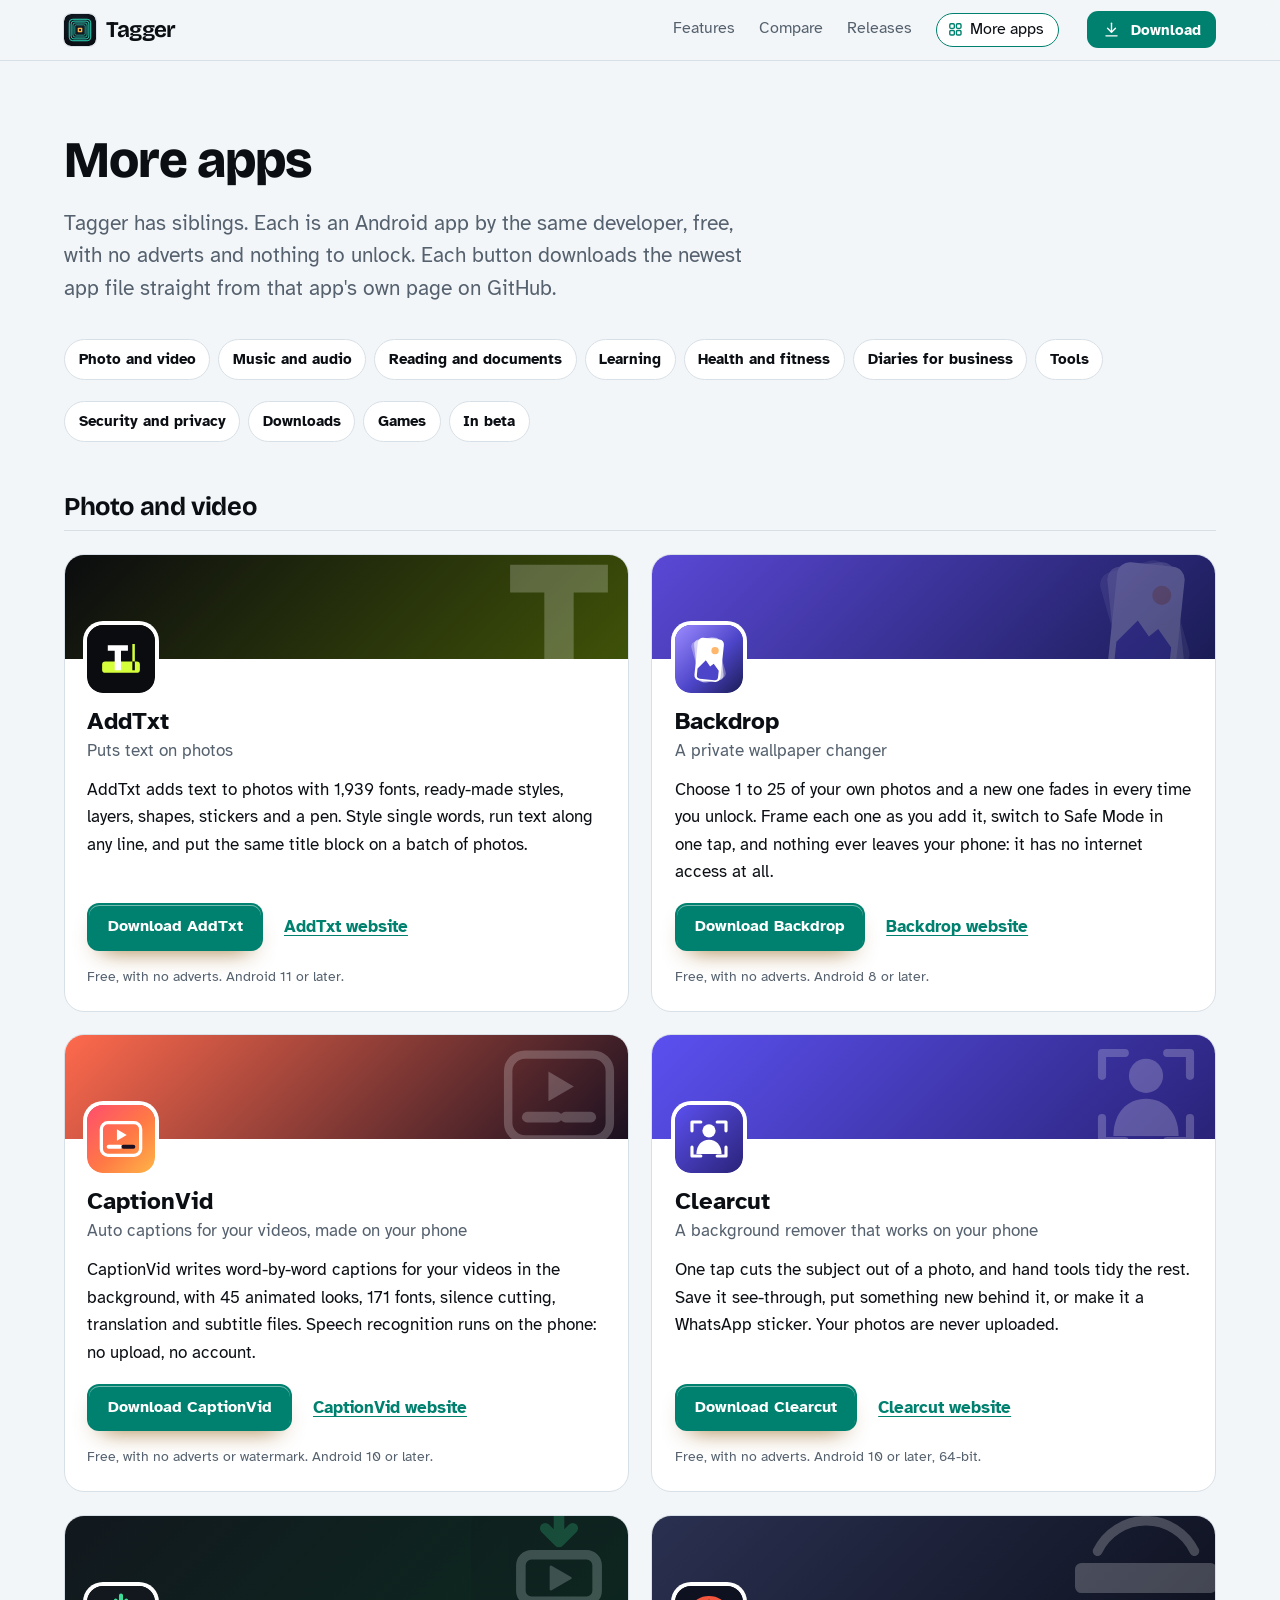
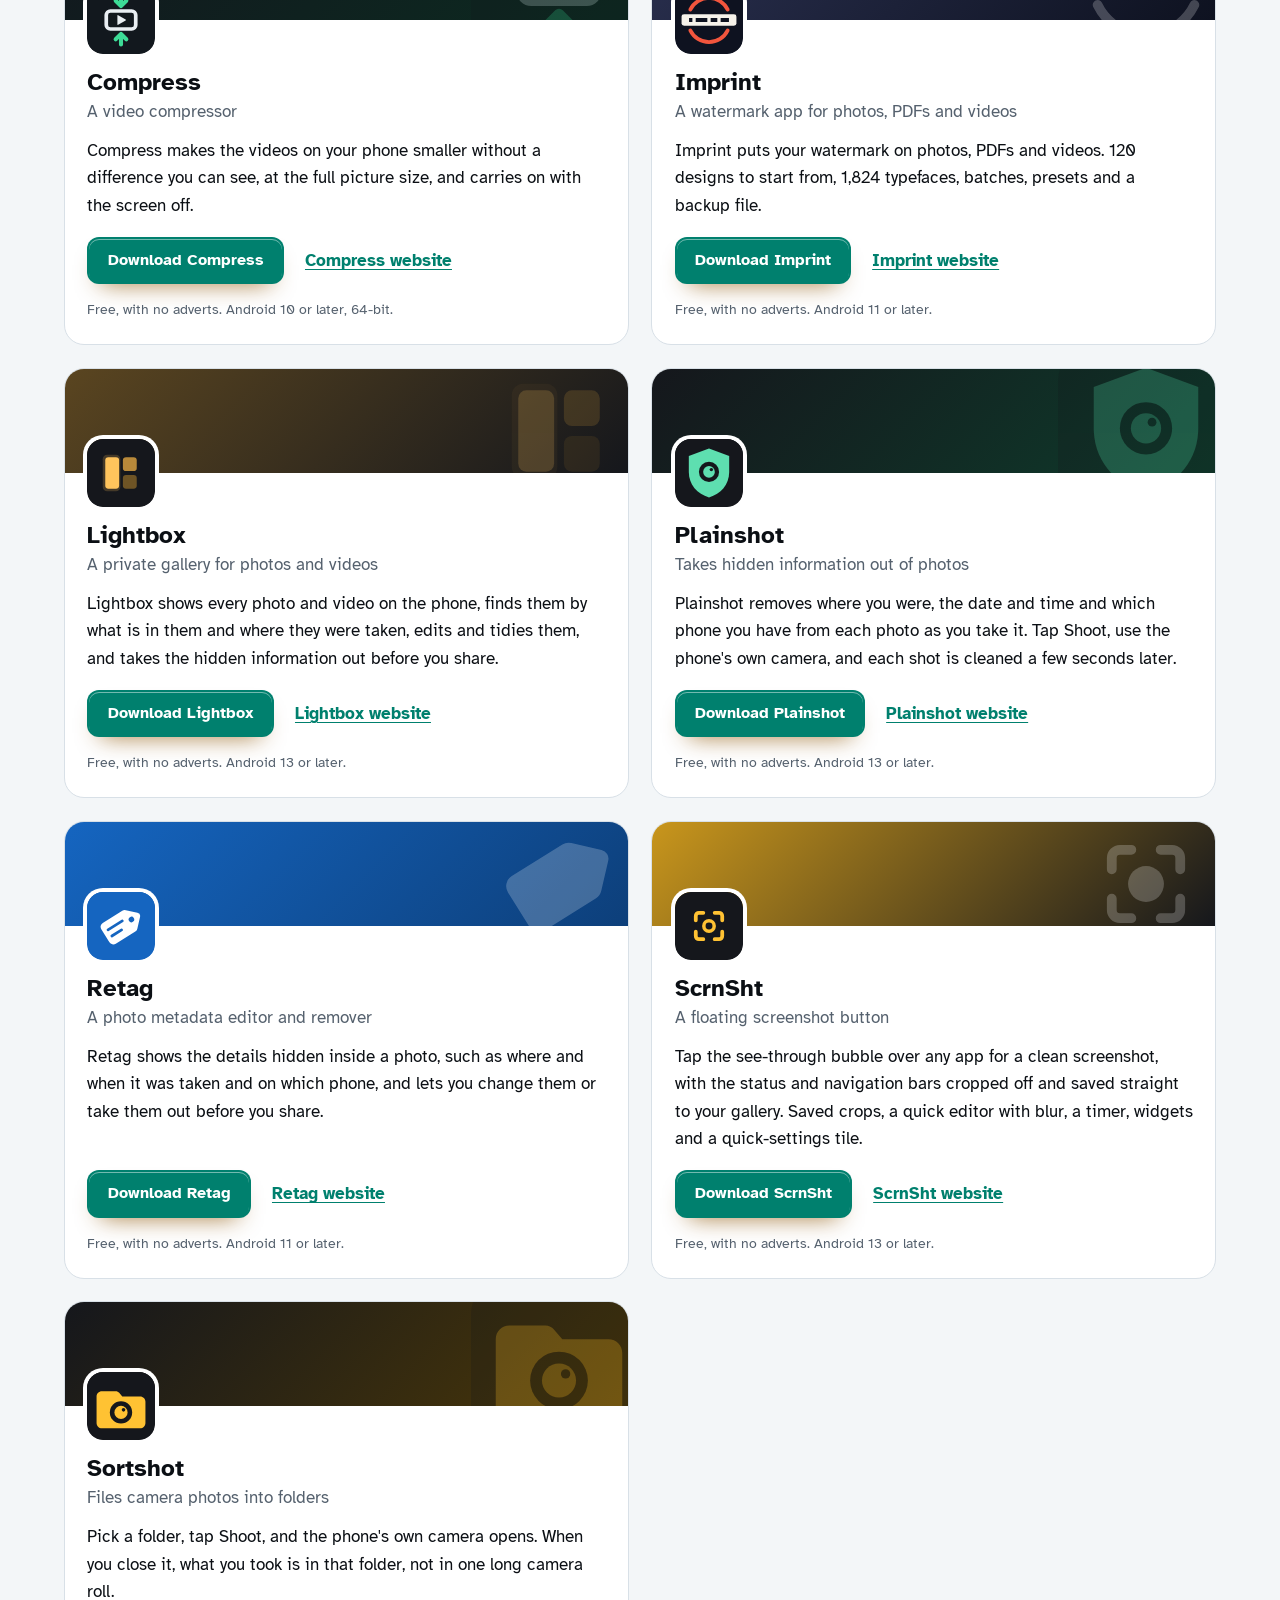
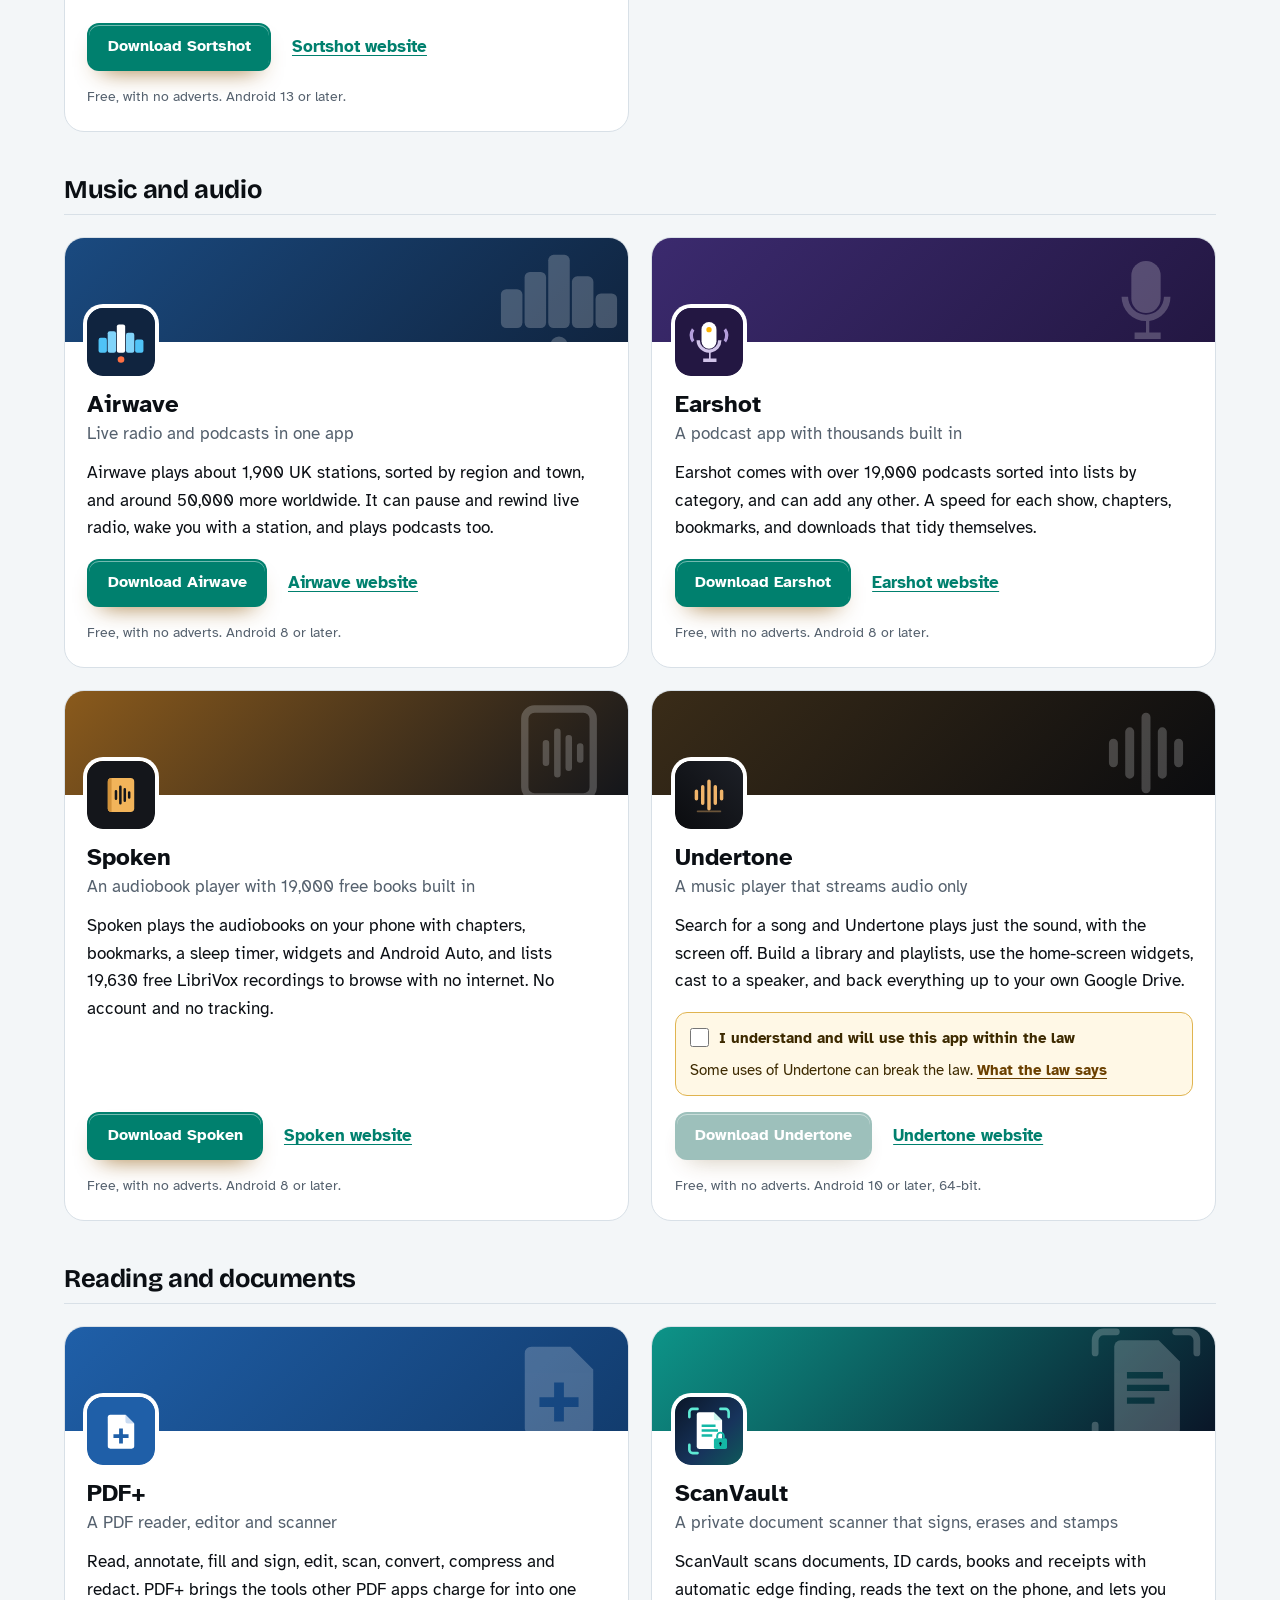
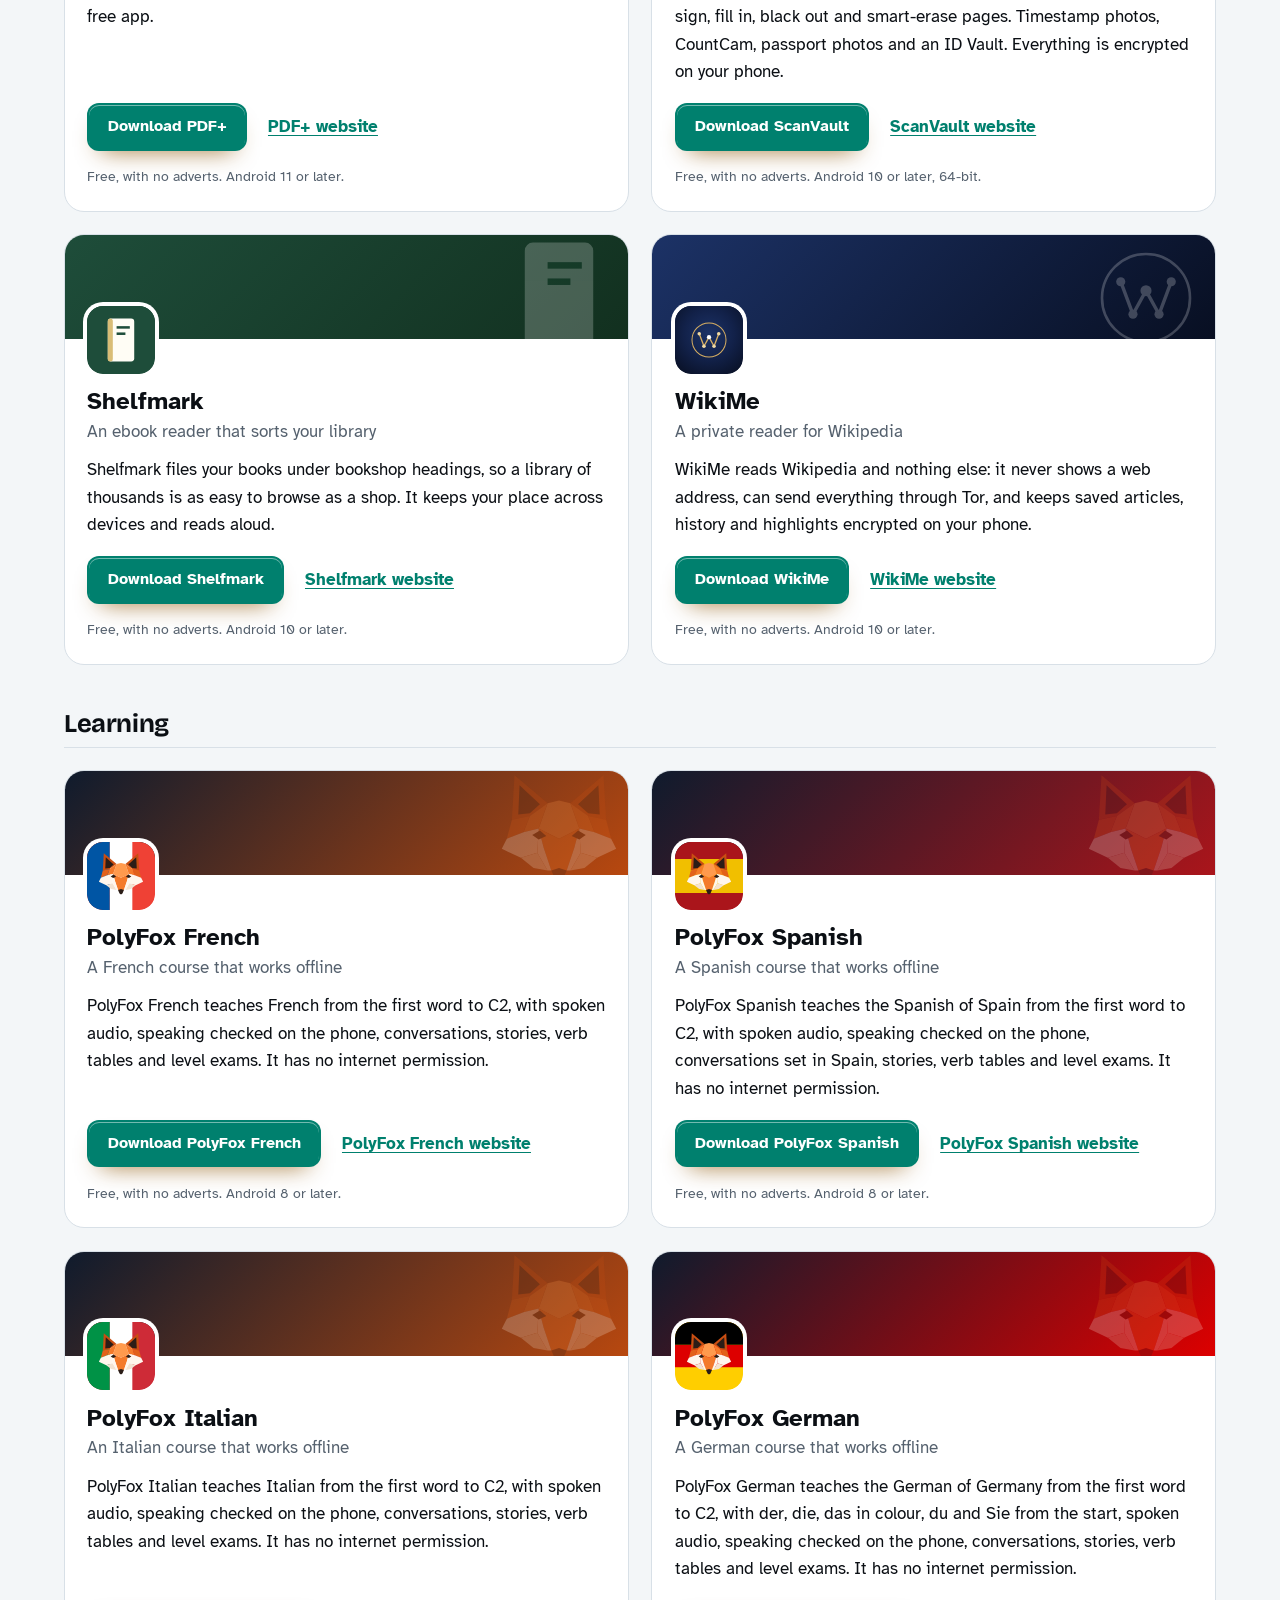
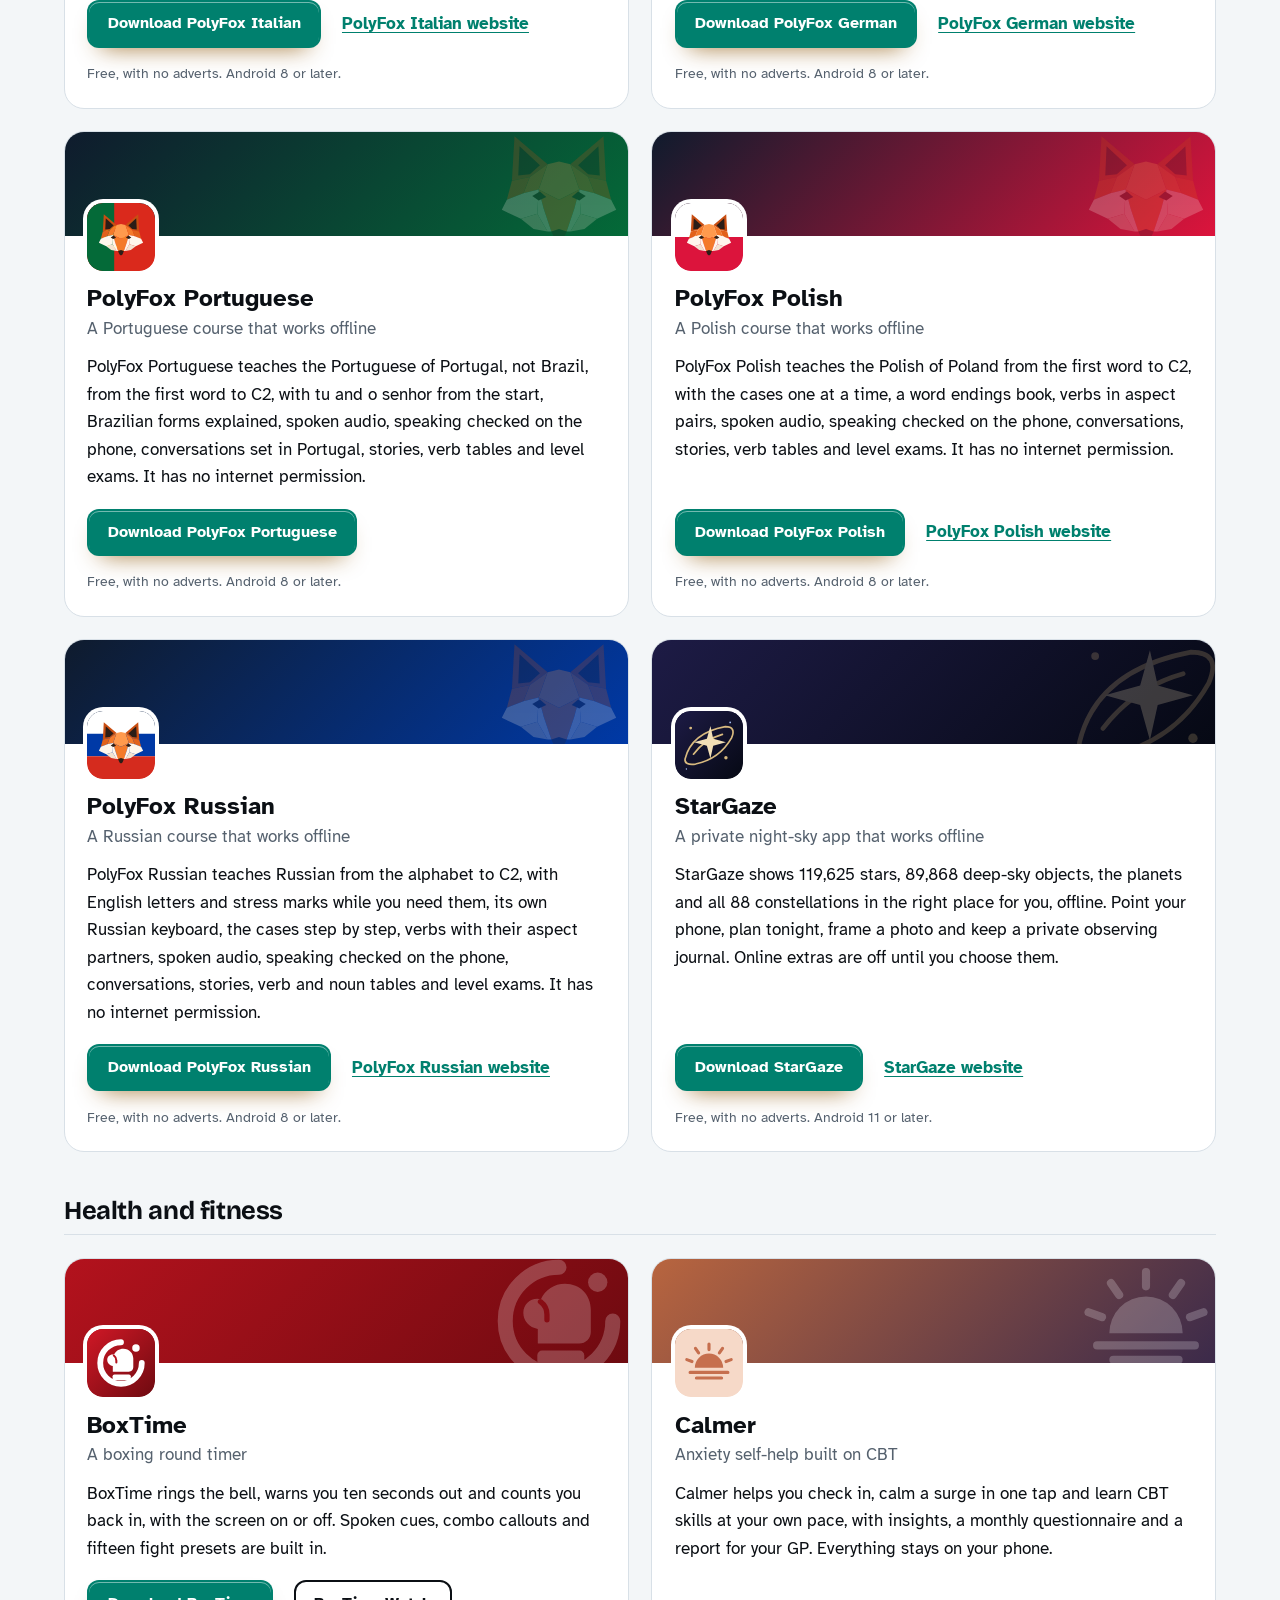
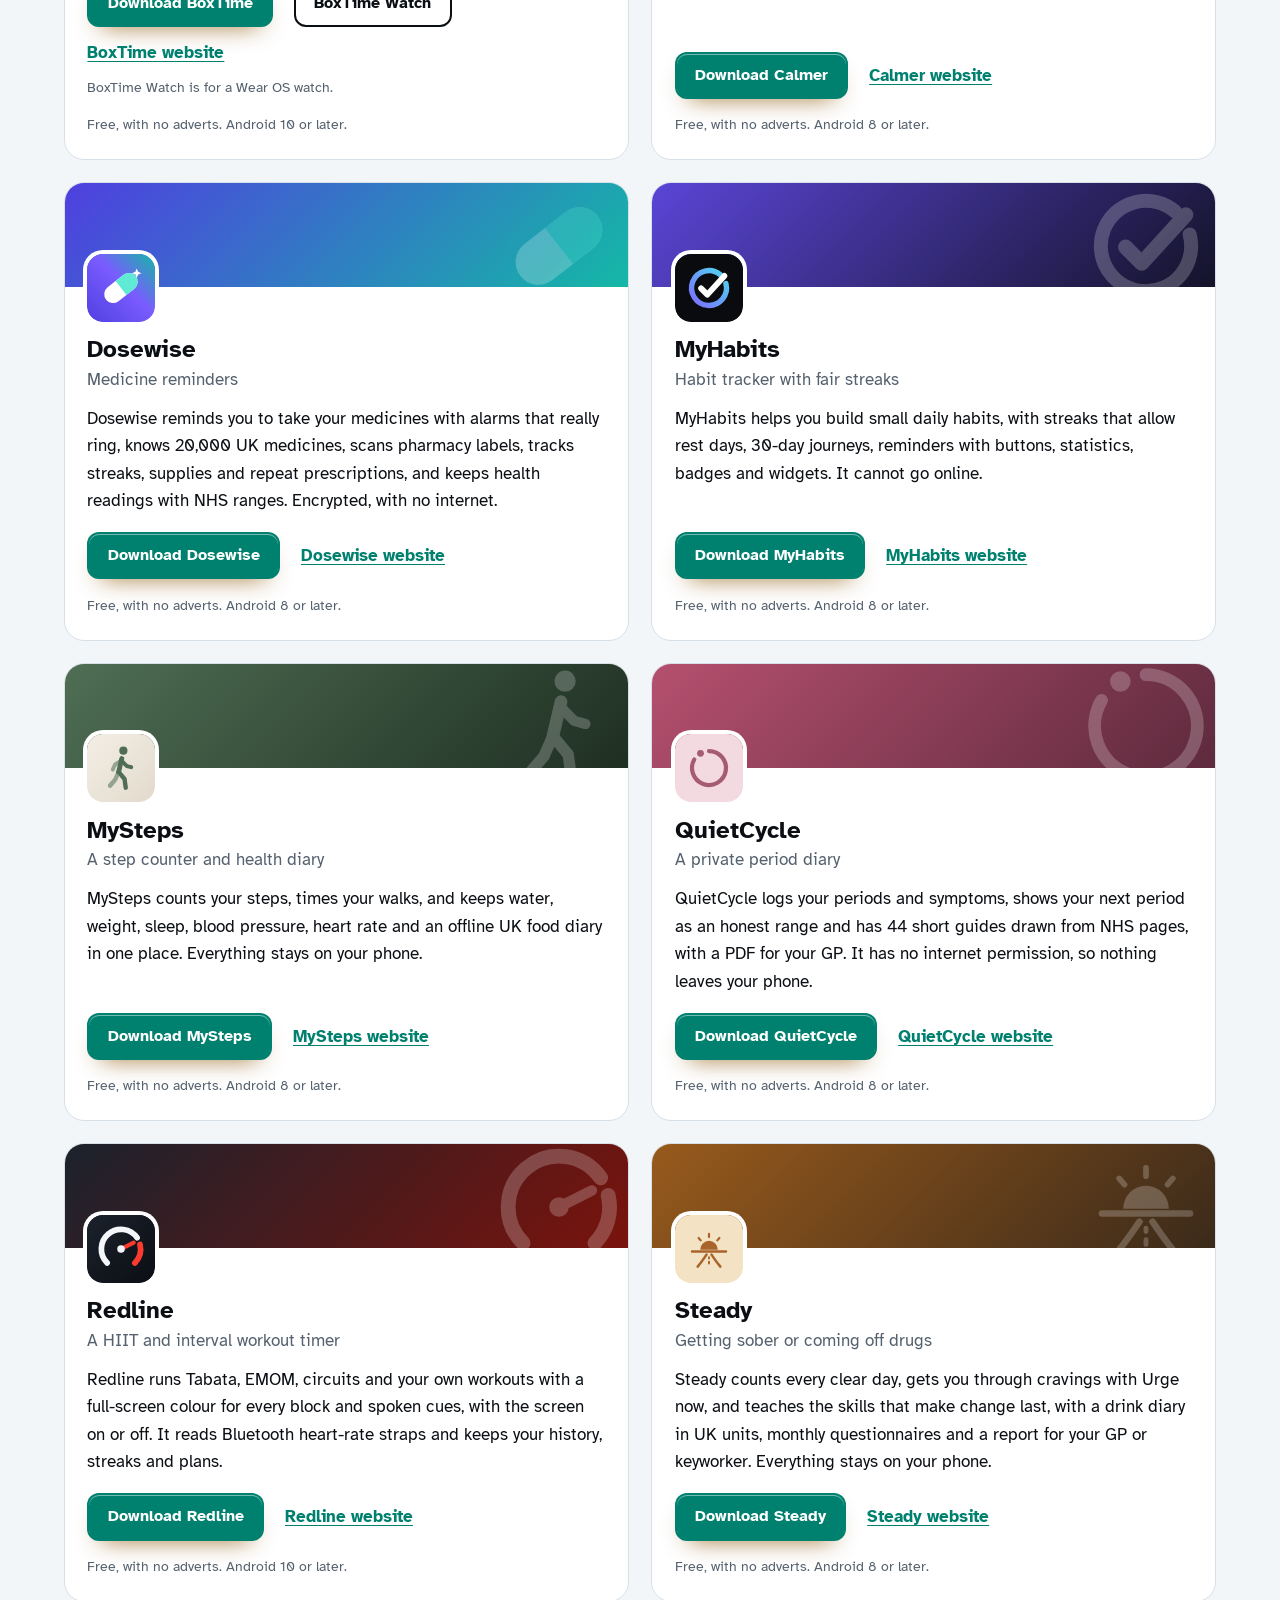
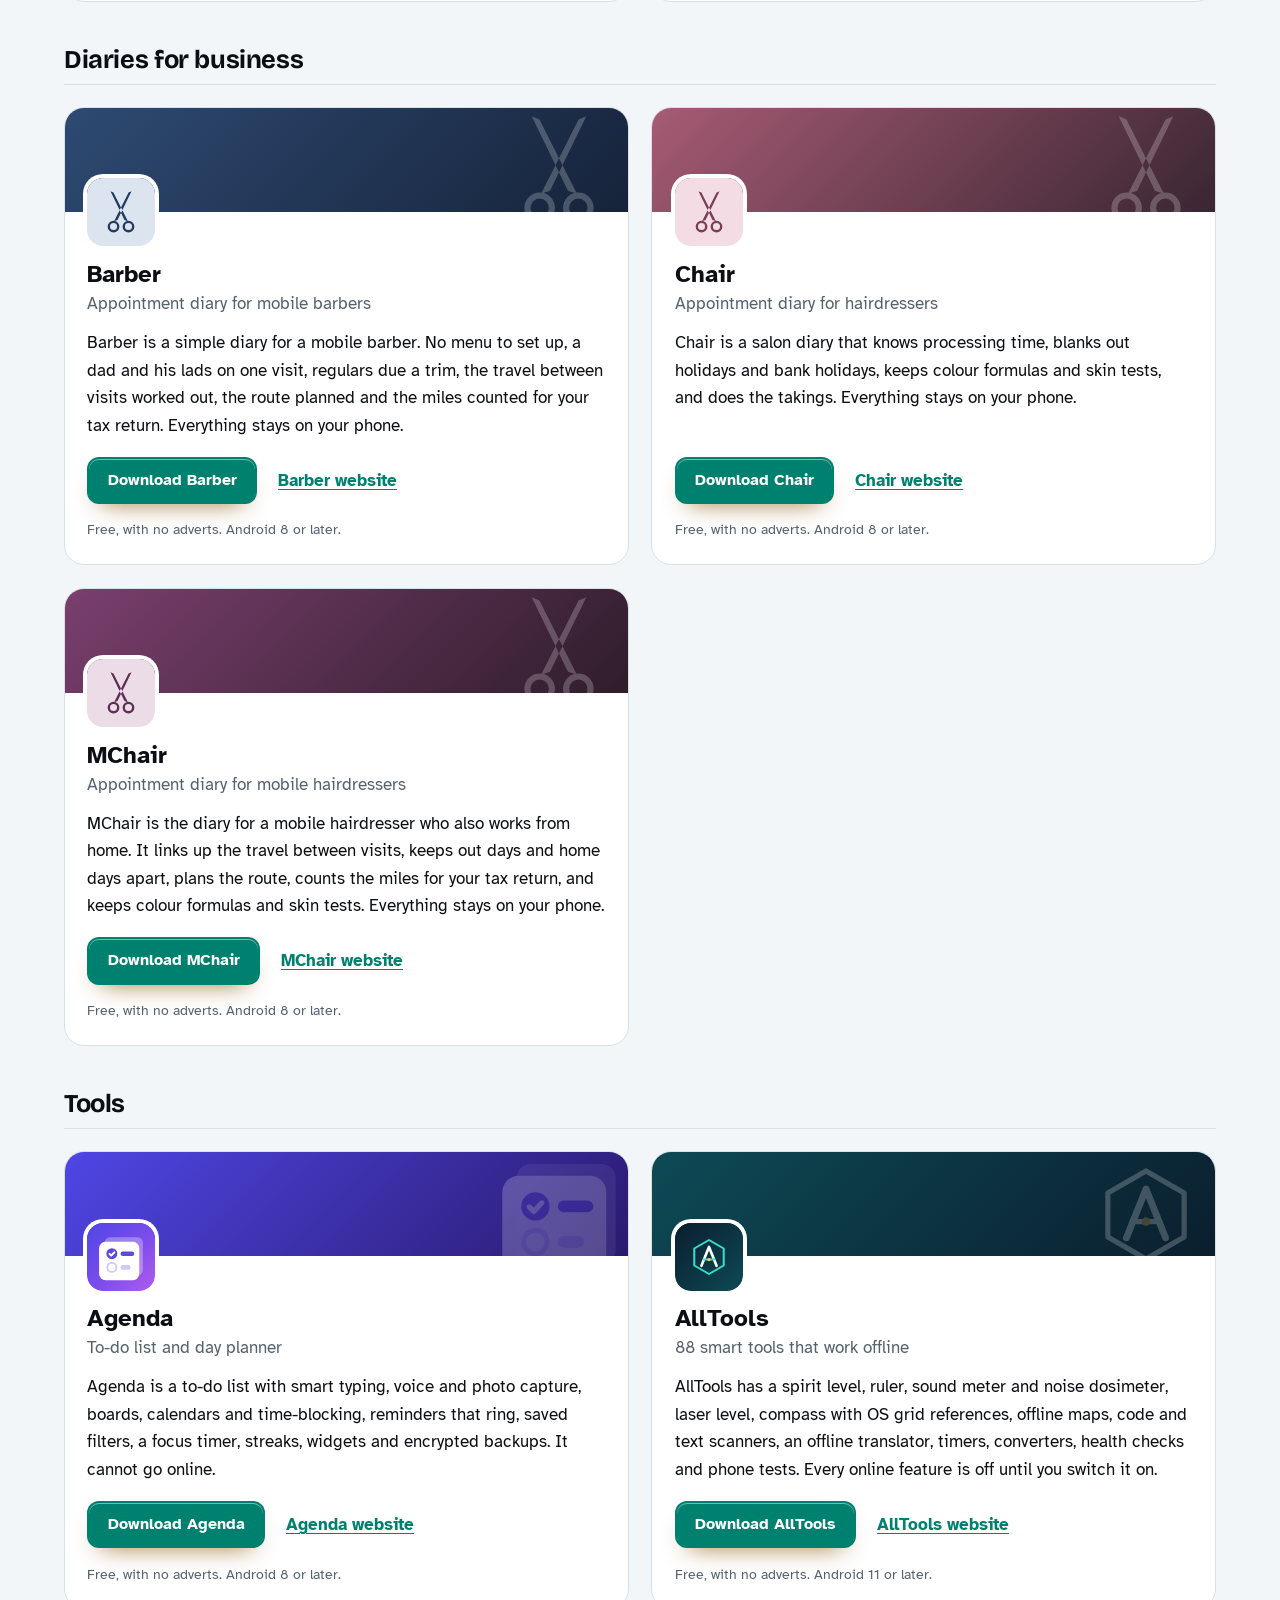
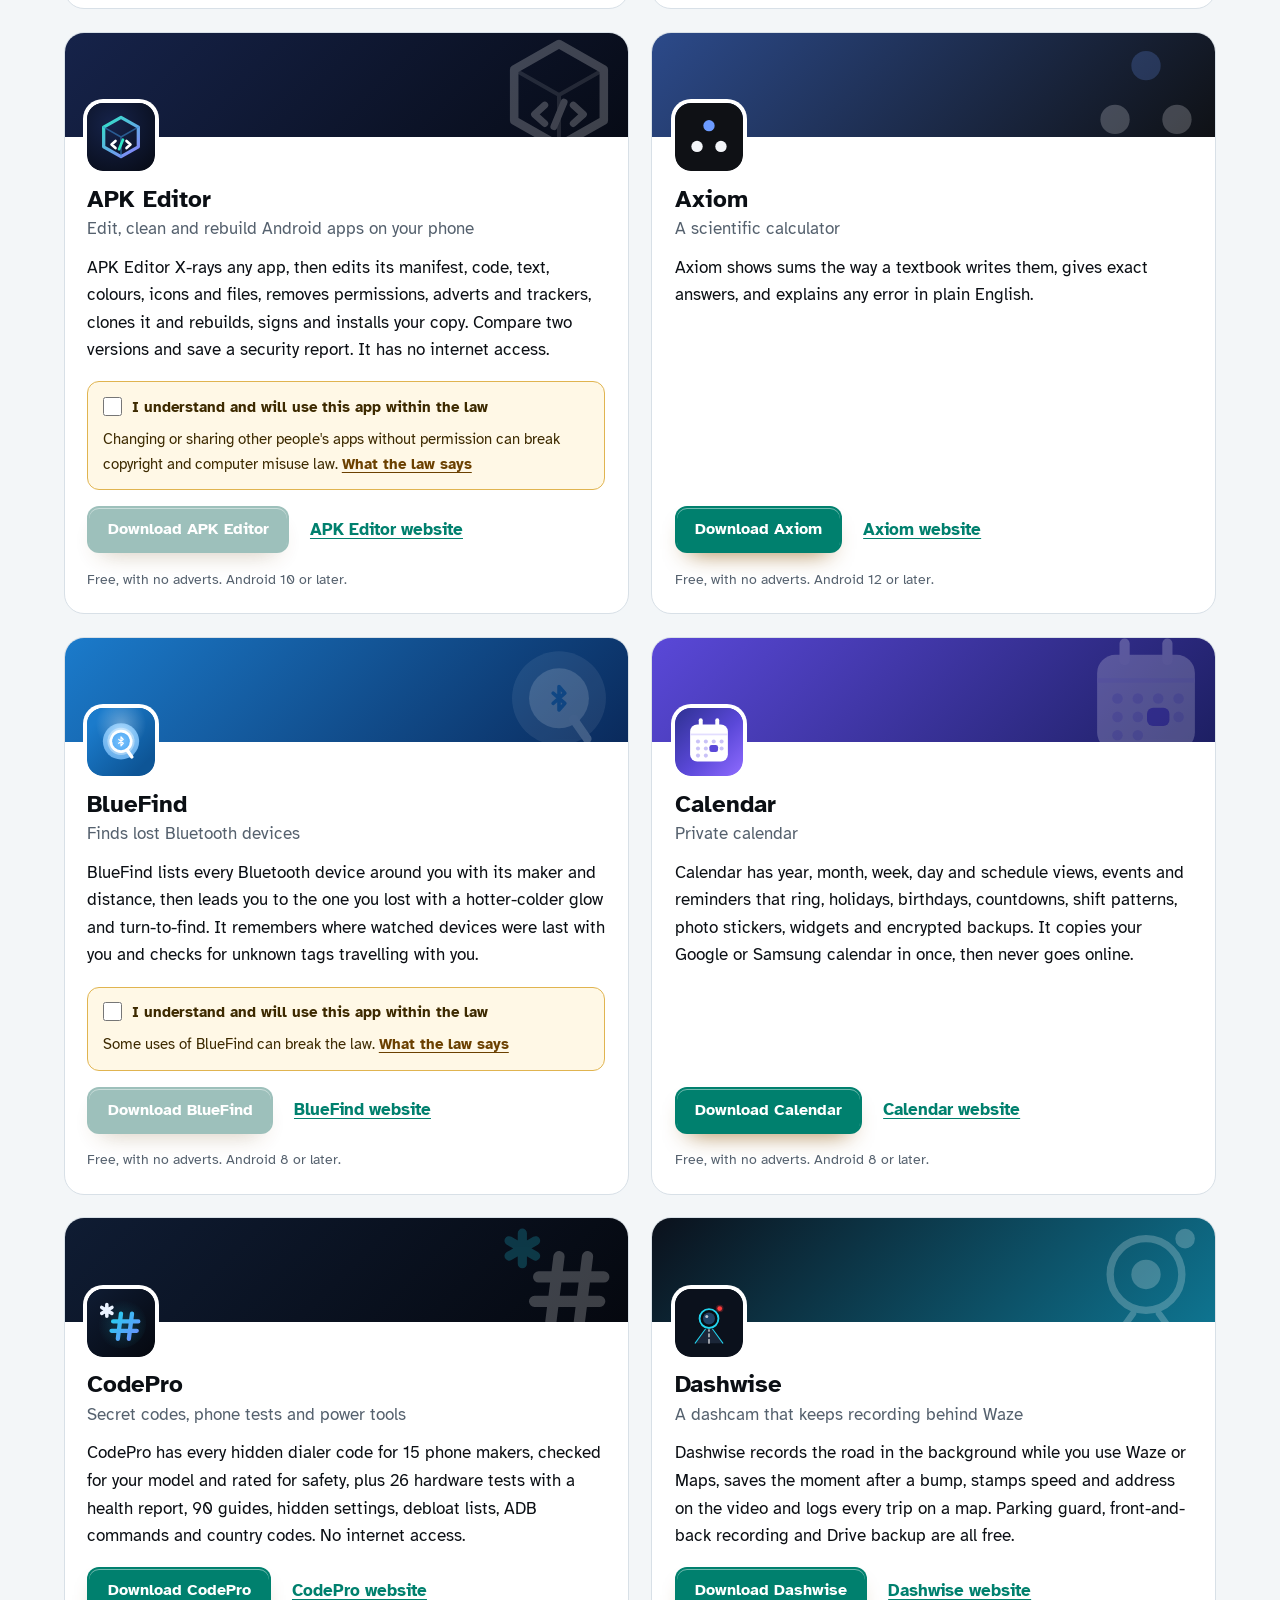
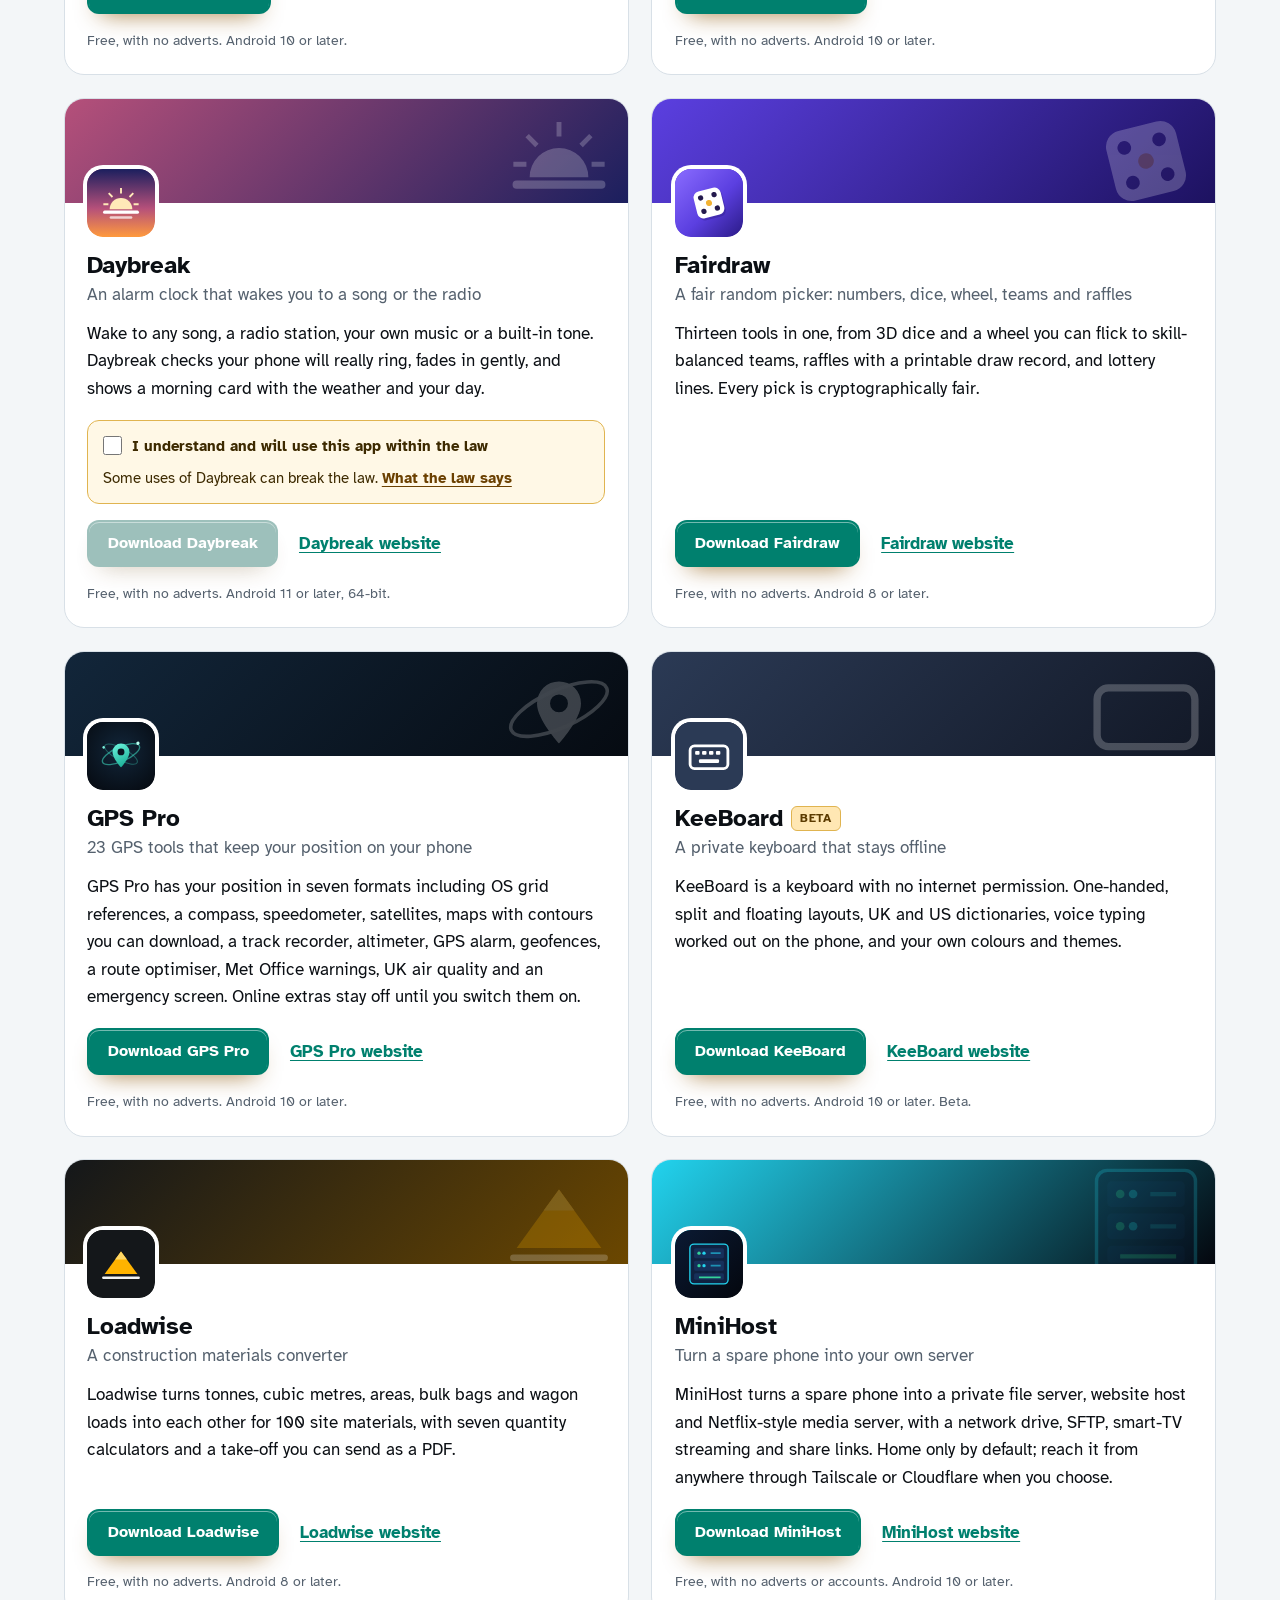
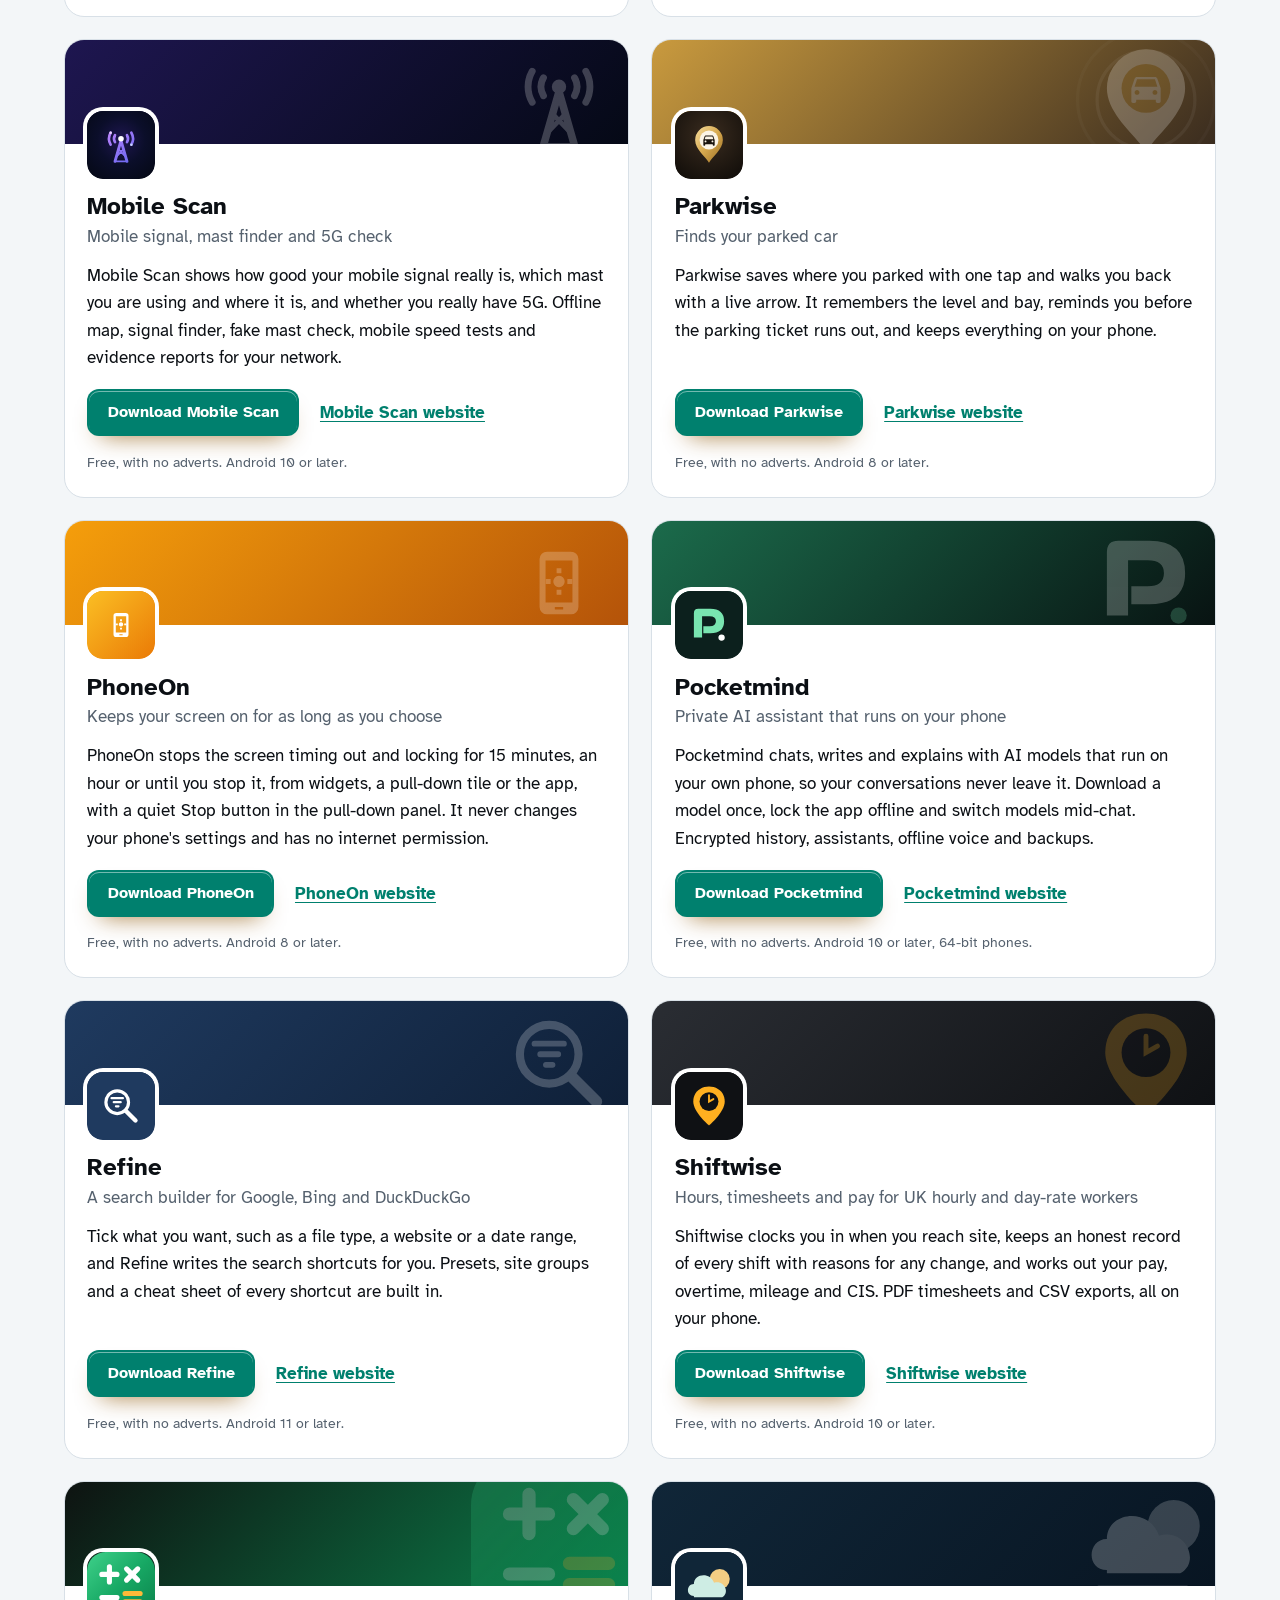
==== commit 63f06371: "More apps: add APK Editor" ====
--- a/more-apps.html
+++ b/more-apps.html
@@ -4,7 +4,7 @@
 <meta charset="utf-8">
 <meta name="viewport" content="width=device-width, initial-scale=1">
 <title>More free Android apps from the maker of Tagger</title>
-<meta name="description" content="All 94 free Android apps from the maker of Tagger, in one list by category, each with its download and a link to its website.">
+<meta name="description" content="All 95 free Android apps from the maker of Tagger, in one list by category, each with its download and a link to its website.">
 <meta name="author" content="Jonathan Jackson">
 <link rel="canonical" href="https://customgpter.github.io/tagger/more-apps.html">
 <meta name="theme-color" content="#f3f6f8" media="(prefers-color-scheme: light)">
@@ -12,7 +12,7 @@
 <meta property="og:type" content="website">
 <meta property="og:site_name" content="Tagger">
 <meta property="og:title" content="More free Android apps from the maker of Tagger">
-<meta property="og:description" content="All 94 free Android apps from the maker of Tagger, in one list by category, each with its download and a link to its website.">
+<meta property="og:description" content="All 95 free Android apps from the maker of Tagger, in one list by category, each with its download and a link to its website.">
 <meta property="og:url" content="https://customgpter.github.io/tagger/more-apps.html">
 <meta property="og:image" content="https://customgpter.github.io/tagger/assets/og.png">
 <meta property="og:image:width" content="1200">
@@ -26,7 +26,7 @@
 <link rel="preload" href="./assets/fonts/atkinson-hyperlegible-latin-400-normal.woff2" as="font" type="font/woff2" crossorigin>
 <link rel="stylesheet" href="./assets/site.css?v=1">
 <link rel="stylesheet" href="./assets/house.css?v=1">
-<script type="application/ld+json">{"@context":"https://schema.org","@type":"ItemList","name":"Apps from the maker of Tagger","url":"https://customgpter.github.io/tagger/more-apps.html","itemListElement":[{"@type":"ListItem","position":1,"name":"AddTxt","url":"https://customgpter.github.io/addtxt/"},{"@type":"ListItem","position":2,"name":"Backdrop","url":"https://customgpter.github.io/backdrop/"},{"@type":"ListItem","position":3,"name":"CaptionVid","url":"https://customgpter.github.io/captionvid/"},{"@type":"ListItem","position":4,"name":"Clearcut","url":"https://customgpter.github.io/clearcut/"},{"@type":"ListItem","position":5,"name":"Compress","url":"https://customgpter.github.io/compress/"},{"@type":"ListItem","position":6,"name":"Imprint","url":"https://customgpter.github.io/imprint/"},{"@type":"ListItem","position":7,"name":"Lightbox","url":"https://customgpter.github.io/lightbox/"},{"@type":"ListItem","position":8,"name":"Plainshot","url":"https://customgpter.github.io/plainshot/"},{"@type":"ListItem","position":9,"name":"Retag","url":"https://customgpter.github.io/retag/"},{"@type":"ListItem","position":10,"name":"ScrnSht","url":"https://customgpter.github.io/scrnsht/"},{"@type":"ListItem","position":11,"name":"Sortshot","url":"https://customgpter.github.io/sortshot/"},{"@type":"ListItem","position":12,"name":"Airwave","url":"https://customgpter.github.io/airwave/"},{"@type":"ListItem","position":13,"name":"Earshot","url":"https://customgpter.github.io/earshot/"},{"@type":"ListItem","position":14,"name":"Spoken","url":"https://customgpter.github.io/spoken/"},{"@type":"ListItem","position":15,"name":"Undertone","url":"https://customgpter.github.io/undertone/"},{"@type":"ListItem","position":16,"name":"PDF+","url":"https://customgpter.github.io/pdfplus/"},{"@type":"ListItem","position":17,"name":"ScanVault","url":"https://customgpter.github.io/scanvault/"},{"@type":"ListItem","position":18,"name":"Shelfmark","url":"https://customgpter.github.io/shelfmark/"},{"@type":"ListItem","position":19,"name":"WikiMe","url":"https://customgpter.github.io/wikime/"},{"@type":"ListItem","position":20,"name":"PolyFox French","url":"https://customgpter.github.io/polyfox/"},{"@type":"ListItem","position":21,"name":"PolyFox German","url":"https://customgpter.github.io/polyfox-german/"},{"@type":"ListItem","position":22,"name":"PolyFox Polish","url":"https://customgpter.github.io/polyfox-polish/"},{"@type":"ListItem","position":23,"name":"PolyFox Russian","url":"https://customgpter.github.io/polyfox-russian/"},{"@type":"ListItem","position":24,"name":"StarGaze","url":"https://customgpter.github.io/stargaze/"},{"@type":"ListItem","position":25,"name":"BoxTime","url":"https://customgpter.github.io/boxtime/"},{"@type":"ListItem","position":26,"name":"Calmer","url":"https://customgpter.github.io/calmer/"},{"@type":"ListItem","position":27,"name":"Dosewise","url":"https://customgpter.github.io/dosewise/"},{"@type":"ListItem","position":28,"name":"MyHabits","url":"https://customgpter.github.io/myhabits/"},{"@type":"ListItem","position":29,"name":"MySteps","url":"https://customgpter.github.io/mysteps/"},{"@type":"ListItem","position":30,"name":"QuietCycle","url":"https://customgpter.github.io/quietcycle/"},{"@type":"ListItem","position":31,"name":"Redline","url":"https://customgpter.github.io/redline/"},{"@type":"ListItem","position":32,"name":"Steady","url":"https://customgpter.github.io/steady/"},{"@type":"ListItem","position":33,"name":"Barber","url":"https://customgpter.github.io/barber/"},{"@type":"ListItem","position":34,"name":"Chair","url":"https://customgpter.github.io/chair/"},{"@type":"ListItem","position":35,"name":"MChair","url":"https://customgpter.github.io/mchair/"},{"@type":"ListItem","position":36,"name":"Agenda","url":"https://customgpter.github.io/agenda/"},{"@type":"ListItem","position":37,"name":"AllTools","url":"https://customgpter.github.io/alltools/"},{"@type":"ListItem","position":38,"name":"Axiom","url":"https://customgpter.github.io/axiom/"},{"@type":"ListItem","position":39,"name":"BlueFind","url":"https://customgpter.github.io/bluefind/"},{"@type":"ListItem","position":40,"name":"Calendar","url":"https://customgpter.github.io/calendar/"},{"@type":"ListItem","position":41,"name":"CodePro","url":"https://customgpter.github.io/codepro/"},{"@type":"ListItem","position":42,"name":"Dashwise","url":"https://customgpter.github.io/dashwise/"},{"@type":"ListItem","position":43,"name":"Daybreak","url":"https://customgpter.github.io/daybreak/"},{"@type":"ListItem","position":44,"name":"Fairdraw","url":"https://customgpter.github.io/fairdraw/"},{"@type":"ListItem","position":45,"name":"GPS Pro","url":"https://customgpter.github.io/gpspro/"},{"@type":"ListItem","position":46,"name":"KeeBoard","url":"https://customgpter.github.io/keeboard/"},{"@type":"ListItem","position":47,"name":"Loadwise","url":"https://customgpter.github.io/loadwise/"},{"@type":"ListItem","position":48,"name":"MiniHost","url":"https://customgpter.github.io/minihost/"},{"@type":"ListItem","position":49,"name":"Mobile Scan","url":"https://customgpter.github.io/mobilescan/"},{"@type":"ListItem","position":50,"name":"Parkwise","url":"https://customgpter.github.io/parkwise/"},{"@type":"ListItem","position":51,"name":"Pocketmind","url":"https://customgpter.github.io/pocketmind/"},{"@type":"ListItem","position":52,"name":"Refine","url":"https://customgpter.github.io/refine/"},{"@type":"ListItem","position":53,"name":"Shiftwise","url":"https://customgpter.github.io/shiftwise/"},{"@type":"ListItem","position":54,"name":"SimpleCalc","url":"https://customgpter.github.io/simplecalc/"},{"@type":"ListItem","position":55,"name":"Skyline","url":"https://customgpter.github.io/skyline/"},{"@type":"ListItem","position":56,"name":"Slipway","url":"https://customgpter.github.io/slipway/"},{"@type":"ListItem","position":57,"name":"Tagger","url":"https://customgpter.github.io/tagger/"},{"@type":"ListItem","position":58,"name":"TotalClean","url":"https://customgpter.github.io/totalclean/"},{"@type":"ListItem","position":59,"name":"TVLink","url":"https://customgpter.github.io/tvlink/"},{"@type":"ListItem","position":60,"name":"Unbox","url":"https://customgpter.github.io/unbox/"},{"@type":"ListItem","position":61,"name":"WhatsKeep","url":"https://customgpter.github.io/whatskeep/"},{"@type":"ListItem","position":62,"name":"WiFi Scan","url":"https://customgpter.github.io/wifiscan/"},{"@type":"ListItem","position":63,"name":"Auditly","url":"https://customgpter.github.io/auditly/"},{"@type":"ListItem","position":64,"name":"Backchannel","url":"https://customgpter.github.io/backchannel/"},{"@type":"ListItem","position":65,"name":"ENotes","url":"https://customgpter.github.io/enotes/"},{"@type":"ListItem","position":66,"name":"FindMe","url":"https://customgpter.github.io/findme/"},{"@type":"ListItem","position":67,"name":"iLock","url":"https://customgpter.github.io/ilock/"},{"@type":"ListItem","position":68,"name":"ImSafe","url":"https://customgpter.github.io/imsafe/"},{"@type":"ListItem","position":69,"name":"IShred","url":"https://customgpter.github.io/ishred/"},{"@type":"ListItem","position":70,"name":"LockBox","url":"https://customgpter.github.io/lockbox/"},{"@type":"ListItem","position":71,"name":"PassVault","url":"https://customgpter.github.io/passvault/"},{"@type":"ListItem","position":72,"name":"SpyFind","url":"https://customgpter.github.io/spyfind/"},{"@type":"ListItem","position":73,"name":"TextWipe","url":"https://customgpter.github.io/textwipe/"},{"@type":"ListItem","position":74,"name":"Tracewire","url":"https://customgpter.github.io/tracewire/"},{"@type":"ListItem","position":75,"name":"Vigil","url":"https://customgpter.github.io/vigil/"},{"@type":"ListItem","position":76,"name":"Grab","url":"https://customgpter.github.io/grab/"},{"@type":"ListItem","position":77,"name":"Swarm","url":"https://customgpter.github.io/swarm/"},{"@type":"ListItem","position":78,"name":"Plane Games","url":"https://customgpter.github.io/plane-games/"},{"@type":"ListItem","position":79,"name":"Ninefold","url":"https://customgpter.github.io/ninefold/"},{"@type":"ListItem","position":80,"name":"Cubewise","url":"https://customgpter.github.io/cubewise/"},{"@type":"ListItem","position":81,"name":"Tilewise","url":"https://customgpter.github.io/tilewise/"},{"@type":"ListItem","position":82,"name":"Letterwise","url":"https://customgpter.github.io/letterwise/"},{"@type":"ListItem","position":83,"name":"Kingside","url":"https://customgpter.github.io/kingside/"},{"@type":"ListItem","position":84,"name":"Deckhand","url":"https://customgpter.github.io/deckhand/"},{"@type":"ListItem","position":85,"name":"SNESForge","url":"https://customgpter.github.io/snesforge/"},{"@type":"ListItem","position":86,"name":"Fame Boy","url":"https://customgpter.github.io/fameboy/"},{"@type":"ListItem","position":87,"name":"PSPPro","url":"https://customgpter.github.io/psppro/"},{"@type":"ListItem","position":88,"name":"MegaGen","url":"https://customgpter.github.io/megagen/"},{"@type":"ListItem","position":89,"name":"QVR","url":"https://customgpter.github.io/qvr/"},{"@type":"ListItem","position":90,"name":"QVR Watch","url":"https://customgpter.github.io/qvr-watch/"},{"@type":"ListItem","position":91,"name":"QVRLite","url":"https://customgpter.github.io/qvrlite/"},{"@type":"ListItem","position":92,"name":"Onionz","url":"https://customgpter.github.io/onionz/"},{"@type":"ListItem","position":93,"name":"OnionzWeb","url":"https://customgpter.github.io/onionzweb/"}]}</script>
+<script type="application/ld+json">{"@context":"https://schema.org","@type":"ItemList","name":"Apps from the maker of Tagger","url":"https://customgpter.github.io/tagger/more-apps.html","itemListElement":[{"@type":"ListItem","position":1,"name":"AddTxt","url":"https://customgpter.github.io/addtxt/"},{"@type":"ListItem","position":2,"name":"Backdrop","url":"https://customgpter.github.io/backdrop/"},{"@type":"ListItem","position":3,"name":"CaptionVid","url":"https://customgpter.github.io/captionvid/"},{"@type":"ListItem","position":4,"name":"Clearcut","url":"https://customgpter.github.io/clearcut/"},{"@type":"ListItem","position":5,"name":"Compress","url":"https://customgpter.github.io/compress/"},{"@type":"ListItem","position":6,"name":"Imprint","url":"https://customgpter.github.io/imprint/"},{"@type":"ListItem","position":7,"name":"Lightbox","url":"https://customgpter.github.io/lightbox/"},{"@type":"ListItem","position":8,"name":"Plainshot","url":"https://customgpter.github.io/plainshot/"},{"@type":"ListItem","position":9,"name":"Retag","url":"https://customgpter.github.io/retag/"},{"@type":"ListItem","position":10,"name":"ScrnSht","url":"https://customgpter.github.io/scrnsht/"},{"@type":"ListItem","position":11,"name":"Sortshot","url":"https://customgpter.github.io/sortshot/"},{"@type":"ListItem","position":12,"name":"Airwave","url":"https://customgpter.github.io/airwave/"},{"@type":"ListItem","position":13,"name":"Earshot","url":"https://customgpter.github.io/earshot/"},{"@type":"ListItem","position":14,"name":"Spoken","url":"https://customgpter.github.io/spoken/"},{"@type":"ListItem","position":15,"name":"Undertone","url":"https://customgpter.github.io/undertone/"},{"@type":"ListItem","position":16,"name":"PDF+","url":"https://customgpter.github.io/pdfplus/"},{"@type":"ListItem","position":17,"name":"ScanVault","url":"https://customgpter.github.io/scanvault/"},{"@type":"ListItem","position":18,"name":"Shelfmark","url":"https://customgpter.github.io/shelfmark/"},{"@type":"ListItem","position":19,"name":"WikiMe","url":"https://customgpter.github.io/wikime/"},{"@type":"ListItem","position":20,"name":"PolyFox French","url":"https://customgpter.github.io/polyfox/"},{"@type":"ListItem","position":21,"name":"PolyFox German","url":"https://customgpter.github.io/polyfox-german/"},{"@type":"ListItem","position":22,"name":"PolyFox Polish","url":"https://customgpter.github.io/polyfox-polish/"},{"@type":"ListItem","position":23,"name":"PolyFox Russian","url":"https://customgpter.github.io/polyfox-russian/"},{"@type":"ListItem","position":24,"name":"StarGaze","url":"https://customgpter.github.io/stargaze/"},{"@type":"ListItem","position":25,"name":"BoxTime","url":"https://customgpter.github.io/boxtime/"},{"@type":"ListItem","position":26,"name":"Calmer","url":"https://customgpter.github.io/calmer/"},{"@type":"ListItem","position":27,"name":"Dosewise","url":"https://customgpter.github.io/dosewise/"},{"@type":"ListItem","position":28,"name":"MyHabits","url":"https://customgpter.github.io/myhabits/"},{"@type":"ListItem","position":29,"name":"MySteps","url":"https://customgpter.github.io/mysteps/"},{"@type":"ListItem","position":30,"name":"QuietCycle","url":"https://customgpter.github.io/quietcycle/"},{"@type":"ListItem","position":31,"name":"Redline","url":"https://customgpter.github.io/redline/"},{"@type":"ListItem","position":32,"name":"Steady","url":"https://customgpter.github.io/steady/"},{"@type":"ListItem","position":33,"name":"Barber","url":"https://customgpter.github.io/barber/"},{"@type":"ListItem","position":34,"name":"Chair","url":"https://customgpter.github.io/chair/"},{"@type":"ListItem","position":35,"name":"MChair","url":"https://customgpter.github.io/mchair/"},{"@type":"ListItem","position":36,"name":"Agenda","url":"https://customgpter.github.io/agenda/"},{"@type":"ListItem","position":37,"name":"AllTools","url":"https://customgpter.github.io/alltools/"},{"@type":"ListItem","position":38,"name":"APK Editor","url":"https://customgpter.github.io/apkeditor/"},{"@type":"ListItem","position":39,"name":"Axiom","url":"https://customgpter.github.io/axiom/"},{"@type":"ListItem","position":40,"name":"BlueFind","url":"https://customgpter.github.io/bluefind/"},{"@type":"ListItem","position":41,"name":"Calendar","url":"https://customgpter.github.io/calendar/"},{"@type":"ListItem","position":42,"name":"CodePro","url":"https://customgpter.github.io/codepro/"},{"@type":"ListItem","position":43,"name":"Dashwise","url":"https://customgpter.github.io/dashwise/"},{"@type":"ListItem","position":44,"name":"Daybreak","url":"https://customgpter.github.io/daybreak/"},{"@type":"ListItem","position":45,"name":"Fairdraw","url":"https://customgpter.github.io/fairdraw/"},{"@type":"ListItem","position":46,"name":"GPS Pro","url":"https://customgpter.github.io/gpspro/"},{"@type":"ListItem","position":47,"name":"KeeBoard","url":"https://customgpter.github.io/keeboard/"},{"@type":"ListItem","position":48,"name":"Loadwise","url":"https://customgpter.github.io/loadwise/"},{"@type":"ListItem","position":49,"name":"MiniHost","url":"https://customgpter.github.io/minihost/"},{"@type":"ListItem","position":50,"name":"Mobile Scan","url":"https://customgpter.github.io/mobilescan/"},{"@type":"ListItem","position":51,"name":"Parkwise","url":"https://customgpter.github.io/parkwise/"},{"@type":"ListItem","position":52,"name":"Pocketmind","url":"https://customgpter.github.io/pocketmind/"},{"@type":"ListItem","position":53,"name":"Refine","url":"https://customgpter.github.io/refine/"},{"@type":"ListItem","position":54,"name":"Shiftwise","url":"https://customgpter.github.io/shiftwise/"},{"@type":"ListItem","position":55,"name":"SimpleCalc","url":"https://customgpter.github.io/simplecalc/"},{"@type":"ListItem","position":56,"name":"Skyline","url":"https://customgpter.github.io/skyline/"},{"@type":"ListItem","position":57,"name":"Slipway","url":"https://customgpter.github.io/slipway/"},{"@type":"ListItem","position":58,"name":"Tagger","url":"https://customgpter.github.io/tagger/"},{"@type":"ListItem","position":59,"name":"TotalClean","url":"https://customgpter.github.io/totalclean/"},{"@type":"ListItem","position":60,"name":"TVLink","url":"https://customgpter.github.io/tvlink/"},{"@type":"ListItem","position":61,"name":"Unbox","url":"https://customgpter.github.io/unbox/"},{"@type":"ListItem","position":62,"name":"WhatsKeep","url":"https://customgpter.github.io/whatskeep/"},{"@type":"ListItem","position":63,"name":"WiFi Scan","url":"https://customgpter.github.io/wifiscan/"},{"@type":"ListItem","position":64,"name":"Auditly","url":"https://customgpter.github.io/auditly/"},{"@type":"ListItem","position":65,"name":"Backchannel","url":"https://customgpter.github.io/backchannel/"},{"@type":"ListItem","position":66,"name":"ENotes","url":"https://customgpter.github.io/enotes/"},{"@type":"ListItem","position":67,"name":"FindMe","url":"https://customgpter.github.io/findme/"},{"@type":"ListItem","position":68,"name":"iLock","url":"https://customgpter.github.io/ilock/"},{"@type":"ListItem","position":69,"name":"ImSafe","url":"https://customgpter.github.io/imsafe/"},{"@type":"ListItem","position":70,"name":"IShred","url":"https://customgpter.github.io/ishred/"},{"@type":"ListItem","position":71,"name":"LockBox","url":"https://customgpter.github.io/lockbox/"},{"@type":"ListItem","position":72,"name":"PassVault","url":"https://customgpter.github.io/passvault/"},{"@type":"ListItem","position":73,"name":"SpyFind","url":"https://customgpter.github.io/spyfind/"},{"@type":"ListItem","position":74,"name":"TextWipe","url":"https://customgpter.github.io/textwipe/"},{"@type":"ListItem","position":75,"name":"Tracewire","url":"https://customgpter.github.io/tracewire/"},{"@type":"ListItem","position":76,"name":"Vigil","url":"https://customgpter.github.io/vigil/"},{"@type":"ListItem","position":77,"name":"Grab","url":"https://customgpter.github.io/grab/"},{"@type":"ListItem","position":78,"name":"Swarm","url":"https://customgpter.github.io/swarm/"},{"@type":"ListItem","position":79,"name":"Plane Games","url":"https://customgpter.github.io/plane-games/"},{"@type":"ListItem","position":80,"name":"Ninefold","url":"https://customgpter.github.io/ninefold/"},{"@type":"ListItem","position":81,"name":"Cubewise","url":"https://customgpter.github.io/cubewise/"},{"@type":"ListItem","position":82,"name":"Tilewise","url":"https://customgpter.github.io/tilewise/"},{"@type":"ListItem","position":83,"name":"Letterwise","url":"https://customgpter.github.io/letterwise/"},{"@type":"ListItem","position":84,"name":"Kingside","url":"https://customgpter.github.io/kingside/"},{"@type":"ListItem","position":85,"name":"Deckhand","url":"https://customgpter.github.io/deckhand/"},{"@type":"ListItem","position":86,"name":"SNESForge","url":"https://customgpter.github.io/snesforge/"},{"@type":"ListItem","position":87,"name":"Fame Boy","url":"https://customgpter.github.io/fameboy/"},{"@type":"ListItem","position":88,"name":"PSPPro","url":"https://customgpter.github.io/psppro/"},{"@type":"ListItem","position":89,"name":"MegaGen","url":"https://customgpter.github.io/megagen/"},{"@type":"ListItem","position":90,"name":"QVR","url":"https://customgpter.github.io/qvr/"},{"@type":"ListItem","position":91,"name":"QVR Watch","url":"https://customgpter.github.io/qvr-watch/"},{"@type":"ListItem","position":92,"name":"QVRLite","url":"https://customgpter.github.io/qvrlite/"},{"@type":"ListItem","position":93,"name":"Onionz","url":"https://customgpter.github.io/onionz/"},{"@type":"ListItem","position":94,"name":"OnionzWeb","url":"https://customgpter.github.io/onionzweb/"}]}</script>
 <link rel="stylesheet" href="./assets/apps-list.css?v=1">
 <script src="./assets/apps-list.js?v=1" defer></script>
 </head>
@@ -86,7 +86,7 @@
 <li class="mapp" style="--b:#7a3f6e;--b2:#2f1d2b"><div class="mapp-cover" aria-hidden="true"><svg viewBox="0 0 108 108"><g transform="translate(54 54) scale(1.25) translate(-54 -52)"><path fill="#fff" fill-rule="evenodd" d="M37 70.5a7.5 7.5 0 1 0 15 0a7.5 7.5 0 1 0-15 0zM40 70.5a4.5 4.5 0 1 0 9 0a4.5 4.5 0 1 0-9 0zM56 70.5a7.5 7.5 0 1 0 15 0a7.5 7.5 0 1 0-15 0zM59 70.5a4.5 4.5 0 1 0 9 0a4.5 4.5 0 1 0-9 0z"/><path fill="#fff" d="M45.2 63.6 49.6 62.2 67.4 25.6 63.6 27.2zM62.8 63.6 58.4 62.2 40.6 25.6 44.4 27.2z"/><circle cx="54" cy="49.8" r="1.8" fill="none"/></g></svg></div><div class="mapp-body"><svg class="mapp-icon" viewBox="0 0 108 108" aria-hidden="true"><rect width="108" height="108" rx="24" fill="#EBDCE8"/><g transform="translate(54 54) scale(1.25) translate(-54 -52)"><path fill="#5E2F55" fill-rule="evenodd" d="M37 70.5a7.5 7.5 0 1 0 15 0a7.5 7.5 0 1 0-15 0zM40 70.5a4.5 4.5 0 1 0 9 0a4.5 4.5 0 1 0-9 0zM56 70.5a7.5 7.5 0 1 0 15 0a7.5 7.5 0 1 0-15 0zM59 70.5a4.5 4.5 0 1 0 9 0a4.5 4.5 0 1 0-9 0z"/><path fill="#5E2F55" d="M45.2 63.6 49.6 62.2 67.4 25.6 63.6 27.2zM62.8 63.6 58.4 62.2 40.6 25.6 44.4 27.2z"/><circle cx="54" cy="49.8" r="1.8" fill="#EBDCE8"/></g></svg><h3>MChair</h3><p class="mapp-kind">Appointment diary for mobile hairdressers</p><p class="mapp-say">MChair is the diary for a mobile hairdresser who also works from home. It links up the travel between visits, keeps out days and home days apart, plans the route, counts the miles for your tax return, and keeps colour formulas and skin tests. Everything stays on your phone.</p><p class="mapp-go"><a class="button" href="https://github.com/CustomGPTer/mchair/releases/latest/download/MChair.apk">Download MChair</a><a class="mapp-site" href="https://customgpter.github.io/mchair/">MChair website</a></p><p class="mapp-needs">Free, with no adverts. Android 8 or later.</p></div></li></ul></div>
 <div class="mapps-group" role="group" aria-labelledby="apps-tools"><h2 class="mapps-cat" id="apps-tools">Tools</h2>
 <ul class="mapps"><li class="mapp" style="--b:#4f46e5;--b2:#2a1a6e"><div class="mapp-cover" aria-hidden="true"><svg viewBox="0 0 108 108"><g transform="translate(54 56) scale(1.45) translate(-52 -56)"><rect x="34" y="33" width="42" height="42" rx="6" fill="#fff" fill-opacity=".3"/><rect x="28" y="38" width="44" height="42" rx="7" fill="#fff" fill-opacity=".95"/><circle cx="42" cy="51" r="6" fill="#5b4bdb"/><path d="M39.4 51.2l1.9 1.9 3.4-3.6" stroke="#fff" stroke-width="2.2" fill="none" stroke-linecap="round" stroke-linejoin="round"/><rect x="51.5" y="48.5" width="15" height="5" rx="2.5" fill="#5b4bdb"/><circle cx="42" cy="66" r="5" fill="none" stroke="#cfc8f7" stroke-width="2"/><rect x="51.5" y="63.5" width="11" height="5" rx="2.5" fill="#cfc8f7"/></g></svg></div><div class="mapp-body"><svg class="mapp-icon" viewBox="0 0 108 108" aria-hidden="true"><defs><linearGradient id="i-agenda-agi" x1="0" y1="0" x2="1" y2="1"><stop offset="0" stop-color="#4f46e5"/><stop offset=".55" stop-color="#7c4deb"/><stop offset="1" stop-color="#b15cf0"/></linearGradient></defs><rect width="108" height="108" rx="24" fill="url(#i-agenda-agi)"/><g transform="translate(54 56) scale(1.45) translate(-52 -56)"><rect x="34" y="33" width="42" height="42" rx="6" fill="#fff" fill-opacity=".3"/><rect x="28" y="38" width="44" height="42" rx="7" fill="#fff"/><circle cx="42" cy="51" r="6" fill="#5b4bdb"/><path d="M39.4 51.2l1.9 1.9 3.4-3.6" stroke="#fff" stroke-width="2.2" fill="none" stroke-linecap="round" stroke-linejoin="round"/><rect x="51.5" y="48.5" width="15" height="5" rx="2.5" fill="#5b4bdb"/><circle cx="42" cy="66" r="5" fill="none" stroke="#cfc8f7" stroke-width="2"/><rect x="51.5" y="63.5" width="11" height="5" rx="2.5" fill="#cfc8f7"/></g></svg><h3>Agenda</h3><p class="mapp-kind">To-do list and day planner</p><p class="mapp-say">Agenda is a to-do list with smart typing, voice and photo capture, boards, calendars and time-blocking, reminders that ring, saved filters, a focus timer, streaks, widgets and encrypted backups. It cannot go online.</p><p class="mapp-go"><a class="button" href="https://github.com/CustomGPTer/agenda/releases/latest/download/Agenda.apk">Download Agenda</a><a class="mapp-site" href="https://customgpter.github.io/agenda/">Agenda website</a></p><p class="mapp-needs">Free, with no adverts. Android 8 or later.</p></div></li>
-<li class="mapp" style="--b:#0d4a55;--b2:#0b1e2e"><div class="mapp-cover" aria-hidden="true"><svg viewBox="0 0 108 108"><path d="M54 27L77.4 40.5L77.4 67.5L54 81L30.6 67.5L30.6 40.5Z" stroke="#fff" stroke-width="3.2" stroke-linejoin="round" fill="none"/><path d="M42 68L54 38L66 68" stroke="#fff" stroke-width="4.2" stroke-linecap="round" stroke-linejoin="round" fill="none"/><path d="M45.5 58L62.5 58" stroke="#fff" stroke-width="3.2" stroke-linecap="round"/><circle cx="54" cy="58" r="2.6" fill="#ffc24b"/></svg></div><div class="mapp-body"><svg class="mapp-icon" viewBox="0 0 108 108" aria-hidden="true"><defs><linearGradient id="i-alltools-atbg" x1="0" y1="0" x2="1" y2="1"><stop offset="0" stop-color="#0b1e2e"/><stop offset="1" stop-color="#0d4a55"/></linearGradient></defs><rect width="108" height="108" rx="24" fill="url(#i-alltools-atbg)"/><path d="M54 27L77.4 40.5L77.4 67.5L54 81L30.6 67.5L30.6 40.5Z" stroke="#35e0c8" stroke-width="3.2" stroke-linejoin="round" fill="none"/><path d="M42 68L54 38L66 68" stroke="#fff" stroke-width="4.2" stroke-linecap="round" stroke-linejoin="round" fill="none"/><path d="M45.5 58L62.5 58" stroke="#35e0c8" stroke-width="3.2" stroke-linecap="round"/><circle cx="54" cy="58" r="2.6" fill="#ffc24b"/></svg><h3>AllTools</h3><p class="mapp-kind">88 smart tools that work offline</p><p class="mapp-say">AllTools has a spirit level, ruler, sound meter and noise dosimeter, laser level, compass with OS grid references, offline maps, code and text scanners, an offline translator, timers, converters, health checks and phone tests. Every online feature is off until you switch it on.</p><p class="mapp-go"><a class="button" href="https://github.com/CustomGPTer/alltools/releases/latest/download/AllTools.apk">Download AllTools</a><a class="mapp-site" href="https://customgpter.github.io/alltools/">AllTools website</a></p><p class="mapp-needs">Free, with no adverts. Android 11 or later.</p></div></li><li class="mapp" style="--b:#2c4a8a;--b2:#0f1115"><div class="mapp-cover" aria-hidden="true"><svg viewBox="0 0 108 108"><circle cx="54" cy="36" r="9" fill="#6c9bff"/><circle cx="35" cy="69" r="9" fill="#f3f5f8"/><circle cx="73" cy="69" r="9" fill="#f3f5f8"/></svg></div><div class="mapp-body"><svg class="mapp-icon" viewBox="0 0 108 108" aria-hidden="true"><rect width="108" height="108" rx="24" fill="#0f1115"/><circle cx="54" cy="36" r="9" fill="#6c9bff"/><circle cx="35" cy="69" r="9" fill="#f3f5f8"/><circle cx="73" cy="69" r="9" fill="#f3f5f8"/></svg><h3>Axiom</h3><p class="mapp-kind">A scientific calculator</p><p class="mapp-say">Axiom shows sums the way a textbook writes them, gives exact answers, and explains any error in plain English.</p><p class="mapp-go"><a class="button" href="https://github.com/CustomGPTer/axiom/releases/latest/download/Axiom.apk">Download Axiom</a><a class="mapp-site" href="https://customgpter.github.io/axiom/">Axiom website</a></p><p class="mapp-needs">Free, with no adverts. Android 12 or later.</p></div></li>
+<li class="mapp" style="--b:#0d4a55;--b2:#0b1e2e"><div class="mapp-cover" aria-hidden="true"><svg viewBox="0 0 108 108"><path d="M54 27L77.4 40.5L77.4 67.5L54 81L30.6 67.5L30.6 40.5Z" stroke="#fff" stroke-width="3.2" stroke-linejoin="round" fill="none"/><path d="M42 68L54 38L66 68" stroke="#fff" stroke-width="4.2" stroke-linecap="round" stroke-linejoin="round" fill="none"/><path d="M45.5 58L62.5 58" stroke="#fff" stroke-width="3.2" stroke-linecap="round"/><circle cx="54" cy="58" r="2.6" fill="#ffc24b"/></svg></div><div class="mapp-body"><svg class="mapp-icon" viewBox="0 0 108 108" aria-hidden="true"><defs><linearGradient id="i-alltools-atbg" x1="0" y1="0" x2="1" y2="1"><stop offset="0" stop-color="#0b1e2e"/><stop offset="1" stop-color="#0d4a55"/></linearGradient></defs><rect width="108" height="108" rx="24" fill="url(#i-alltools-atbg)"/><path d="M54 27L77.4 40.5L77.4 67.5L54 81L30.6 67.5L30.6 40.5Z" stroke="#35e0c8" stroke-width="3.2" stroke-linejoin="round" fill="none"/><path d="M42 68L54 38L66 68" stroke="#fff" stroke-width="4.2" stroke-linecap="round" stroke-linejoin="round" fill="none"/><path d="M45.5 58L62.5 58" stroke="#35e0c8" stroke-width="3.2" stroke-linecap="round"/><circle cx="54" cy="58" r="2.6" fill="#ffc24b"/></svg><h3>AllTools</h3><p class="mapp-kind">88 smart tools that work offline</p><p class="mapp-say">AllTools has a spirit level, ruler, sound meter and noise dosimeter, laser level, compass with OS grid references, offline maps, code and text scanners, an offline translator, timers, converters, health checks and phone tests. Every online feature is off until you switch it on.</p><p class="mapp-go"><a class="button" href="https://github.com/CustomGPTer/alltools/releases/latest/download/AllTools.apk">Download AllTools</a><a class="mapp-site" href="https://customgpter.github.io/alltools/">AllTools website</a></p><p class="mapp-needs">Free, with no adverts. Android 11 or later.</p></div></li><li class="mapp is-gated" style="--b:#16234a;--b2:#070b16"><div class="mapp-cover" aria-hidden="true"><svg viewBox="0 0 108 108"><g transform="translate(54 54) scale(1.25) translate(-54 -52)"><path d="M54 27L76 39.5L76 64.5L54 77L32 64.5L32 39.5Z" stroke="#fff" stroke-width="4.2" stroke-linejoin="round" fill="none"/><path d="M32 39.5L54 52L76 39.5M54 52L54 77" stroke="#fff" stroke-width="2" stroke-linecap="round" fill="none" opacity=".5"/><path d="M47 57L42 61.5L47 66M61 57L66 61.5L61 66" stroke="#fff" stroke-width="3.4" stroke-linecap="round" stroke-linejoin="round" fill="none"/><path d="M56.5 55.5L51.5 67.5" stroke="#fff" stroke-width="3.4" stroke-linecap="round"/></g></svg></div><div class="mapp-body"><svg class="mapp-icon" viewBox="0 0 108 108" aria-hidden="true"><defs><radialGradient id="i-apkeditor-aebg" cx="40" cy="34" r="96" gradientUnits="userSpaceOnUse"><stop offset="0" stop-color="#16234a"/><stop offset="1" stop-color="#070b16"/></radialGradient><linearGradient id="i-apkeditor-aehx" x1="32" y1="27" x2="76" y2="77" gradientUnits="userSpaceOnUse"><stop offset="0" stop-color="#2ee6c5"/><stop offset="1" stop-color="#8b7cff"/></linearGradient></defs><rect width="108" height="108" rx="24" fill="url(#i-apkeditor-aebg)"/><g transform="translate(54 54) scale(1.25) translate(-54 -52)"><path d="M54 27L76 39.5L76 64.5L54 77L32 64.5L32 39.5Z" stroke="url(#i-apkeditor-aehx)" stroke-width="4.2" stroke-linejoin="round" fill="none"/><path d="M32 39.5L54 52L76 39.5M54 52L54 77" stroke="#3d8fd6" stroke-width="2" stroke-linecap="round" fill="none" opacity=".55"/><path d="M47 57L42 61.5L47 66M61 57L66 61.5L61 66" stroke="#fff" stroke-width="3.4" stroke-linecap="round" stroke-linejoin="round" fill="none"/><path d="M56.5 55.5L51.5 67.5" stroke="#2ee6c5" stroke-width="3.4" stroke-linecap="round"/></g></svg><h3>APK Editor</h3><p class="mapp-kind">Edit, clean and rebuild Android apps on your phone</p><p class="mapp-say">APK Editor X-rays any app, then edits its manifest, code, text, colours, icons and files, removes permissions, adverts and trackers, clones it and rebuilds, signs and installs your copy. Compare two versions and save a security report. It has no internet access.</p><div class="mapp-law" data-gate><label><input type="checkbox"> I understand and will use this app within the law</label><p>Changing or sharing other people's apps without permission can break copyright and computer misuse law. <a href="https://customgpter.github.io/apkeditor/terms.html#law">What the law says</a></p><noscript><p>Turn on JavaScript to download, or use the <a href="https://customgpter.github.io/apkeditor/">APK Editor website</a>.</p></noscript></div><p class="mapp-go"><a class="button" data-href="https://github.com/CustomGPTer/apkeditor/releases/latest/download/APKEditor.apk" aria-disabled="true" role="link" tabindex="-1">Download APK Editor</a><a class="mapp-site" href="https://customgpter.github.io/apkeditor/">APK Editor website</a></p><p class="mapp-needs">Free, with no adverts. Android 10 or later.</p></div></li><li class="mapp" style="--b:#2c4a8a;--b2:#0f1115"><div class="mapp-cover" aria-hidden="true"><svg viewBox="0 0 108 108"><circle cx="54" cy="36" r="9" fill="#6c9bff"/><circle cx="35" cy="69" r="9" fill="#f3f5f8"/><circle cx="73" cy="69" r="9" fill="#f3f5f8"/></svg></div><div class="mapp-body"><svg class="mapp-icon" viewBox="0 0 108 108" aria-hidden="true"><rect width="108" height="108" rx="24" fill="#0f1115"/><circle cx="54" cy="36" r="9" fill="#6c9bff"/><circle cx="35" cy="69" r="9" fill="#f3f5f8"/><circle cx="73" cy="69" r="9" fill="#f3f5f8"/></svg><h3>Axiom</h3><p class="mapp-kind">A scientific calculator</p><p class="mapp-say">Axiom shows sums the way a textbook writes them, gives exact answers, and explains any error in plain English.</p><p class="mapp-go"><a class="button" href="https://github.com/CustomGPTer/axiom/releases/latest/download/Axiom.apk">Download Axiom</a><a class="mapp-site" href="https://customgpter.github.io/axiom/">Axiom website</a></p><p class="mapp-needs">Free, with no adverts. Android 12 or later.</p></div></li>
 <li class="mapp is-gated" style="--b:#1b7bcb;--b2:#0a2a5c"><div class="mapp-cover" aria-hidden="true"><svg viewBox="0 0 108 108"><circle cx="54" cy="52.92" r="28.8" fill="#fff" fill-opacity=".35"/><path d="M63 65.88L71.28 77.76" stroke="#fff" stroke-width="5.4" stroke-linecap="round"/><circle cx="54" cy="52.92" r="18.36" fill="#fff" fill-opacity=".95"/><path d="M50.4 49.75L57.6 56.09L54 60.12L54 45.72L57.6 49.75L50.4 56.09" fill="none" stroke="#1B7BCB" stroke-width="2.2" stroke-linecap="round" stroke-linejoin="round"/></svg></div><div class="mapp-body"><svg class="mapp-icon" viewBox="0 0 108 108" aria-hidden="true"><defs><linearGradient id="i-bluefind-bfa" gradientUnits="userSpaceOnUse" x1="18" y1="18" x2="90" y2="90"><stop offset="0" stop-color="#1B7BCB"/><stop offset="1" stop-color="#0D5596"/></linearGradient><radialGradient id="i-bluefind-bfb" gradientUnits="userSpaceOnUse" cx="54" cy="26" r="40"><stop offset="0" stop-color="#fff" stop-opacity=".33"/><stop offset="1" stop-color="#fff" stop-opacity="0"/></radialGradient><radialGradient id="i-bluefind-bfc" gradientUnits="userSpaceOnUse" cx="54" cy="39.6" r="39.6"><stop offset="0" stop-color="#B7E0FF"/><stop offset=".6" stop-color="#7FC0F5"/><stop offset="1" stop-color="#6AB0EC"/></radialGradient><radialGradient id="i-bluefind-bfd" gradientUnits="userSpaceOnUse" cx="54" cy="52.92" r="14.4"><stop offset="0" stop-color="#79C3FF"/><stop offset="1" stop-color="#5AAEF5"/></radialGradient></defs><rect width="108" height="108" rx="24" fill="url(#i-bluefind-bfa)"/><rect width="108" height="108" rx="24" fill="url(#i-bluefind-bfb)"/><circle cx="54" cy="52.92" r="28.8" fill="url(#i-bluefind-bfc)"/><circle cx="54" cy="52.92" r="21.6" fill="#fff" fill-opacity=".35"/><path d="M63 65.88L71.28 77.76" stroke="#fff" stroke-width="5.4" stroke-linecap="round"/><circle cx="54" cy="52.92" r="18.36" fill="#fff"/><circle cx="54" cy="52.92" r="14.04" fill="url(#i-bluefind-bfd)"/><path d="M50.4 49.75L57.6 56.09L54 60.12L54 45.72L57.6 49.75L50.4 56.09" fill="none" stroke="#fff" stroke-width="1.87" stroke-linecap="round" stroke-linejoin="round"/></svg><h3>BlueFind</h3><p class="mapp-kind">Finds lost Bluetooth devices</p><p class="mapp-say">BlueFind lists every Bluetooth device around you with its maker and distance, then leads you to the one you lost with a hotter-colder glow and turn-to-find. It remembers where watched devices were last with you and checks for unknown tags travelling with you.</p><div class="mapp-law" data-gate><label><input type="checkbox"> I understand and will use this app within the law</label><p>Some uses of BlueFind can break the law. <a href="https://customgpter.github.io/bluefind/terms.html#law">What the law says</a></p><noscript><p>Turn on JavaScript to download, or use the <a href="https://customgpter.github.io/bluefind/">BlueFind website</a>.</p></noscript></div><p class="mapp-go"><a class="button" data-href="https://github.com/CustomGPTer/bluefind/releases/latest/download/BlueFind.apk" aria-disabled="true" role="link" tabindex="-1">Download BlueFind</a><a class="mapp-site" href="https://customgpter.github.io/bluefind/">BlueFind website</a></p><p class="mapp-needs">Free, with no adverts. Android 8 or later.</p></div></li>
 <li class="mapp" style="--b:#5a48d8;--b2:#1d1f63"><div class="mapp-cover" aria-hidden="true"><svg viewBox="0 0 108 108"><g transform="translate(54 55) scale(1.25) translate(-54 -55)"><path d="M39,32 h30 a9,9 0 0 1 9,9 v29 a9,9 0 0 1 -9,9 h-30 a9,9 0 0 1 -9,-9 v-29 a9,9 0 0 1 9,-9 z" fill="#fff" fill-opacity=".95"/><rect x="41" y="24" width="5" height="13" rx="2.5" fill="#fff"/><rect x="62" y="24" width="5" height="13" rx="2.5" fill="#fff"/><rect x="30" y="43.5" width="48" height="2.2" fill="#e3deff"/><g fill="#c9c2f7"><circle cx="40" cy="53.5" r="2.6"/><circle cx="50" cy="53.5" r="2.6"/><circle cx="60" cy="53.5" r="2.6"/><circle cx="70" cy="53.5" r="2.6"/><circle cx="40" cy="62.5" r="2.6"/><circle cx="50" cy="62.5" r="2.6"/><circle cx="70" cy="62.5" r="2.6"/><circle cx="40" cy="71.5" r="2.6"/><circle cx="50" cy="71.5" r="2.6"/></g><rect x="54.5" y="58" width="11" height="9" rx="3" fill="#5a48d8"/></g></svg></div><div class="mapp-body"><svg class="mapp-icon" viewBox="0 0 108 108" aria-hidden="true"><defs><linearGradient id="i-calendar-cli" x1="0" y1="0" x2="1" y2="1"><stop offset="0" stop-color="#2e3192"/><stop offset=".55" stop-color="#5a48d8"/><stop offset="1" stop-color="#8f6bff"/></linearGradient></defs><rect width="108" height="108" rx="24" fill="url(#i-calendar-cli)"/><g transform="translate(54 55) scale(1.25) translate(-54 -55)"><path d="M39,32 h30 a9,9 0 0 1 9,9 v29 a9,9 0 0 1 -9,9 h-30 a9,9 0 0 1 -9,-9 v-29 a9,9 0 0 1 9,-9 z" fill="#fff"/><rect x="41" y="24" width="5" height="13" rx="2.5" fill="#fff"/><rect x="62" y="24" width="5" height="13" rx="2.5" fill="#fff"/><rect x="30" y="43.5" width="48" height="2.2" fill="#e3deff"/><g fill="#c9c2f7"><circle cx="40" cy="53.5" r="2.6"/><circle cx="50" cy="53.5" r="2.6"/><circle cx="60" cy="53.5" r="2.6"/><circle cx="70" cy="53.5" r="2.6"/><circle cx="40" cy="62.5" r="2.6"/><circle cx="50" cy="62.5" r="2.6"/><circle cx="70" cy="62.5" r="2.6"/><circle cx="40" cy="71.5" r="2.6"/><circle cx="50" cy="71.5" r="2.6"/></g><rect x="54.5" y="58" width="11" height="9" rx="3" fill="#5a48d8"/></g></svg><h3>Calendar</h3><p class="mapp-kind">Private calendar</p><p class="mapp-say">Calendar has year, month, week, day and schedule views, events and reminders that ring, holidays, birthdays, countdowns, shift patterns, photo stickers, widgets and encrypted backups. It copies your Google or Samsung calendar in once, then never goes online.</p><p class="mapp-go"><a class="button" href="https://github.com/CustomGPTer/calendar/releases/latest/download/Calendar.apk">Download Calendar</a><a class="mapp-site" href="https://customgpter.github.io/calendar/">Calendar website</a></p><p class="mapp-needs">Free, with no adverts. Android 8 or later.</p></div></li>
 <li class="mapp" style="--b:#0f1c33;--b2:#05080f"><div class="mapp-cover" aria-hidden="true"><svg viewBox="0 0 108 108"><g transform="translate(54 54) scale(1.25) translate(-54 -54)"><path d="M54 42L50 74M68 42L64 74M44 52L76 52M42 64L74 64" fill="none" stroke="#fff" stroke-width="5.5" stroke-linecap="round"/><path d="M36 30.5L36 45.5M29.5 34.25L42.5 41.75M29.5 41.75L42.5 34.25" fill="none" stroke="#22D3EE" stroke-width="4.5" stroke-linecap="round"/></g></svg></div><div class="mapp-body"><svg class="mapp-icon" viewBox="0 0 108 108" aria-hidden="true"><defs><linearGradient id="i-codepro-cpbg" x1="0" y1="0" x2="1" y2="1"><stop offset="0" stop-color="#0F1C33"/><stop offset="1" stop-color="#05080F"/></linearGradient><radialGradient id="i-codepro-cpgl" cx="58" cy="58" r="40" gradientUnits="userSpaceOnUse"><stop offset="0" stop-color="#22D3EE" stop-opacity=".2"/><stop offset="1" stop-color="#22D3EE" stop-opacity="0"/></radialGradient><linearGradient id="i-codepro-cphs" x1="42" y1="42" x2="76" y2="74" gradientUnits="userSpaceOnUse"><stop offset="0" stop-color="#22D3EE"/><stop offset="1" stop-color="#6E8BFF"/></linearGradient></defs><rect width="108" height="108" rx="24" fill="url(#i-codepro-cpbg)"/><circle cx="54" cy="54" r="40" fill="url(#i-codepro-cpgl)"/><g transform="translate(54 54) scale(1.25) translate(-54 -54)"><path d="M54 42L50 74M68 42L64 74M44 52L76 52M42 64L74 64" fill="none" stroke="url(#i-codepro-cphs)" stroke-width="5.5" stroke-linecap="round"/><path d="M36 30.5L36 45.5M29.5 34.25L42.5 41.75M29.5 41.75L42.5 34.25" fill="none" stroke="#EAF2FF" stroke-width="4.5" stroke-linecap="round"/></g></svg><h3>CodePro</h3><p class="mapp-kind">Secret codes, phone tests and power tools</p><p class="mapp-say">CodePro has every hidden dialer code for 15 phone makers, checked for your model and rated for safety, plus 26 hardware tests with a health report, 90 guides, hidden settings, debloat lists, ADB commands and country codes. No internet access.</p><p class="mapp-go"><a class="button" href="https://github.com/CustomGPTer/codepro/releases/latest/download/CodePro.apk">Download CodePro</a><a class="mapp-site" href="https://customgpter.github.io/codepro/">CodePro website</a></p><p class="mapp-needs">Free, with no adverts. Android 10 or later.</p></div></li>
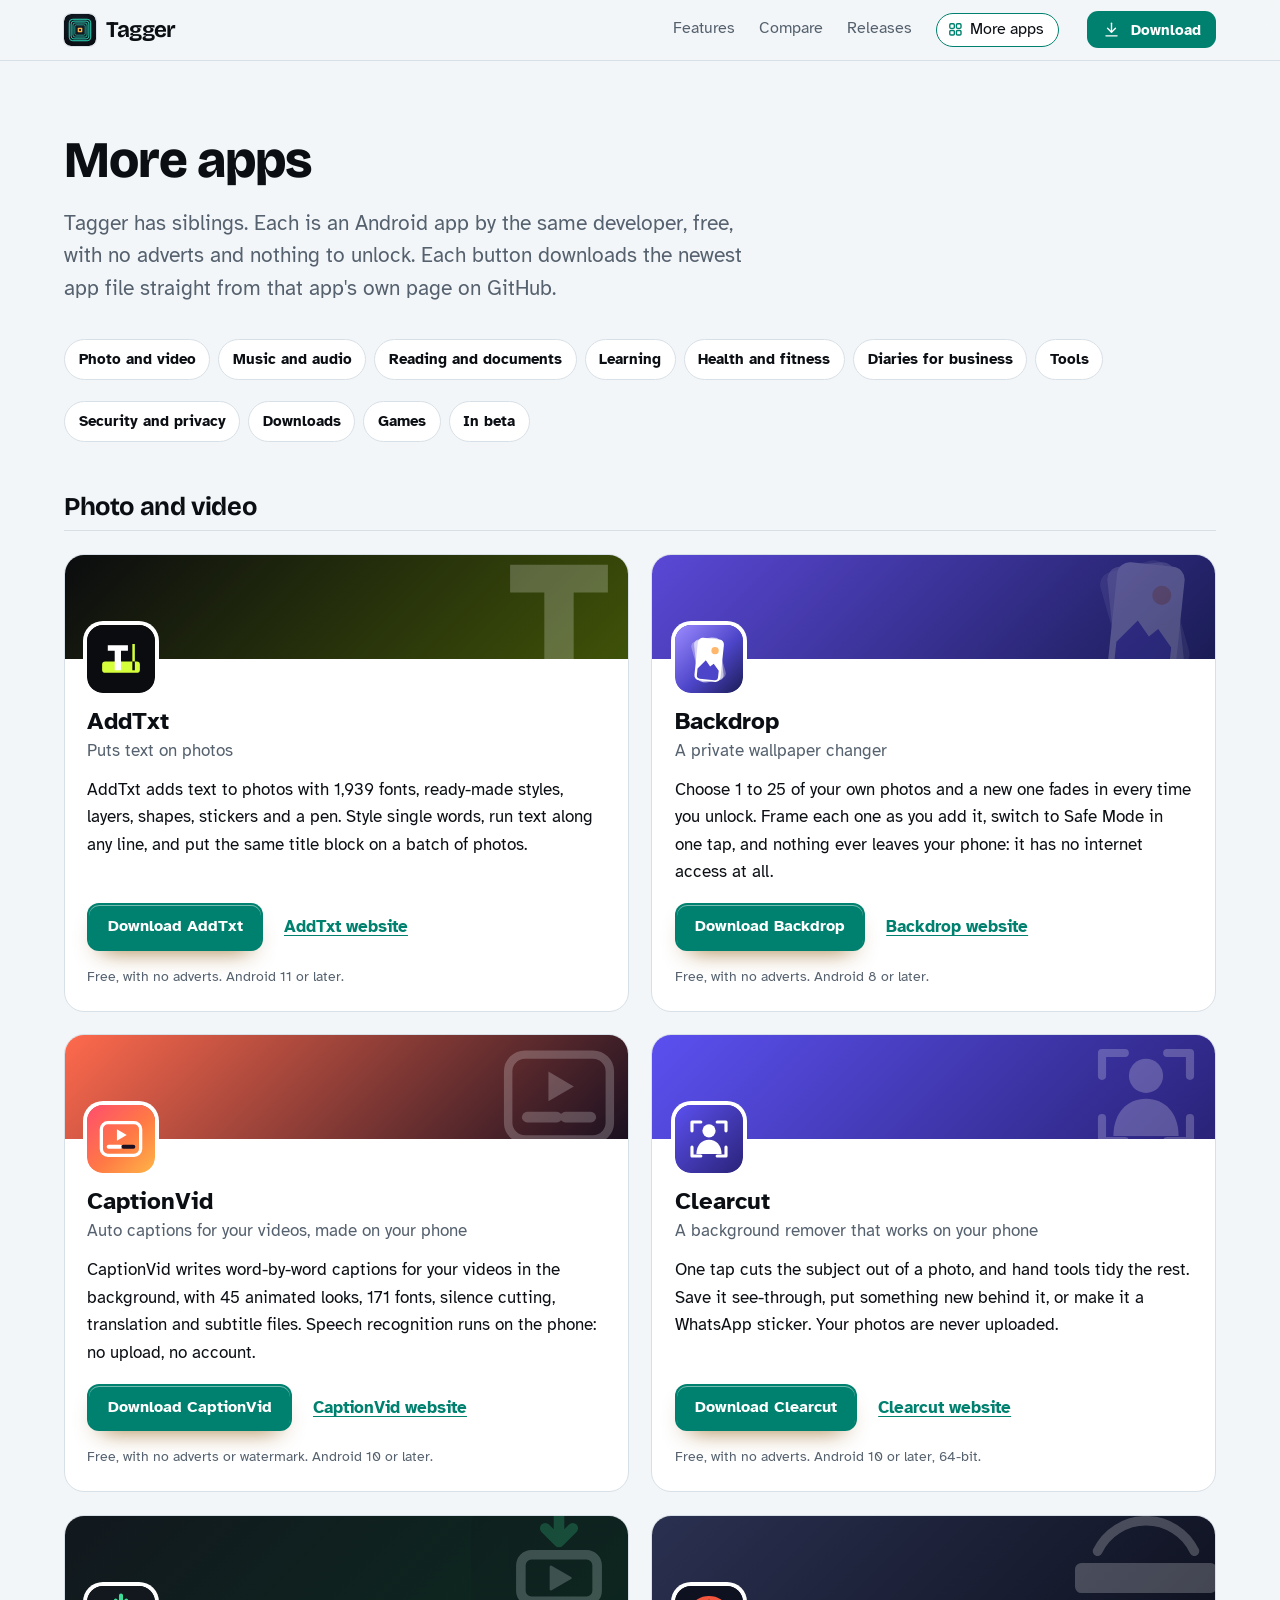
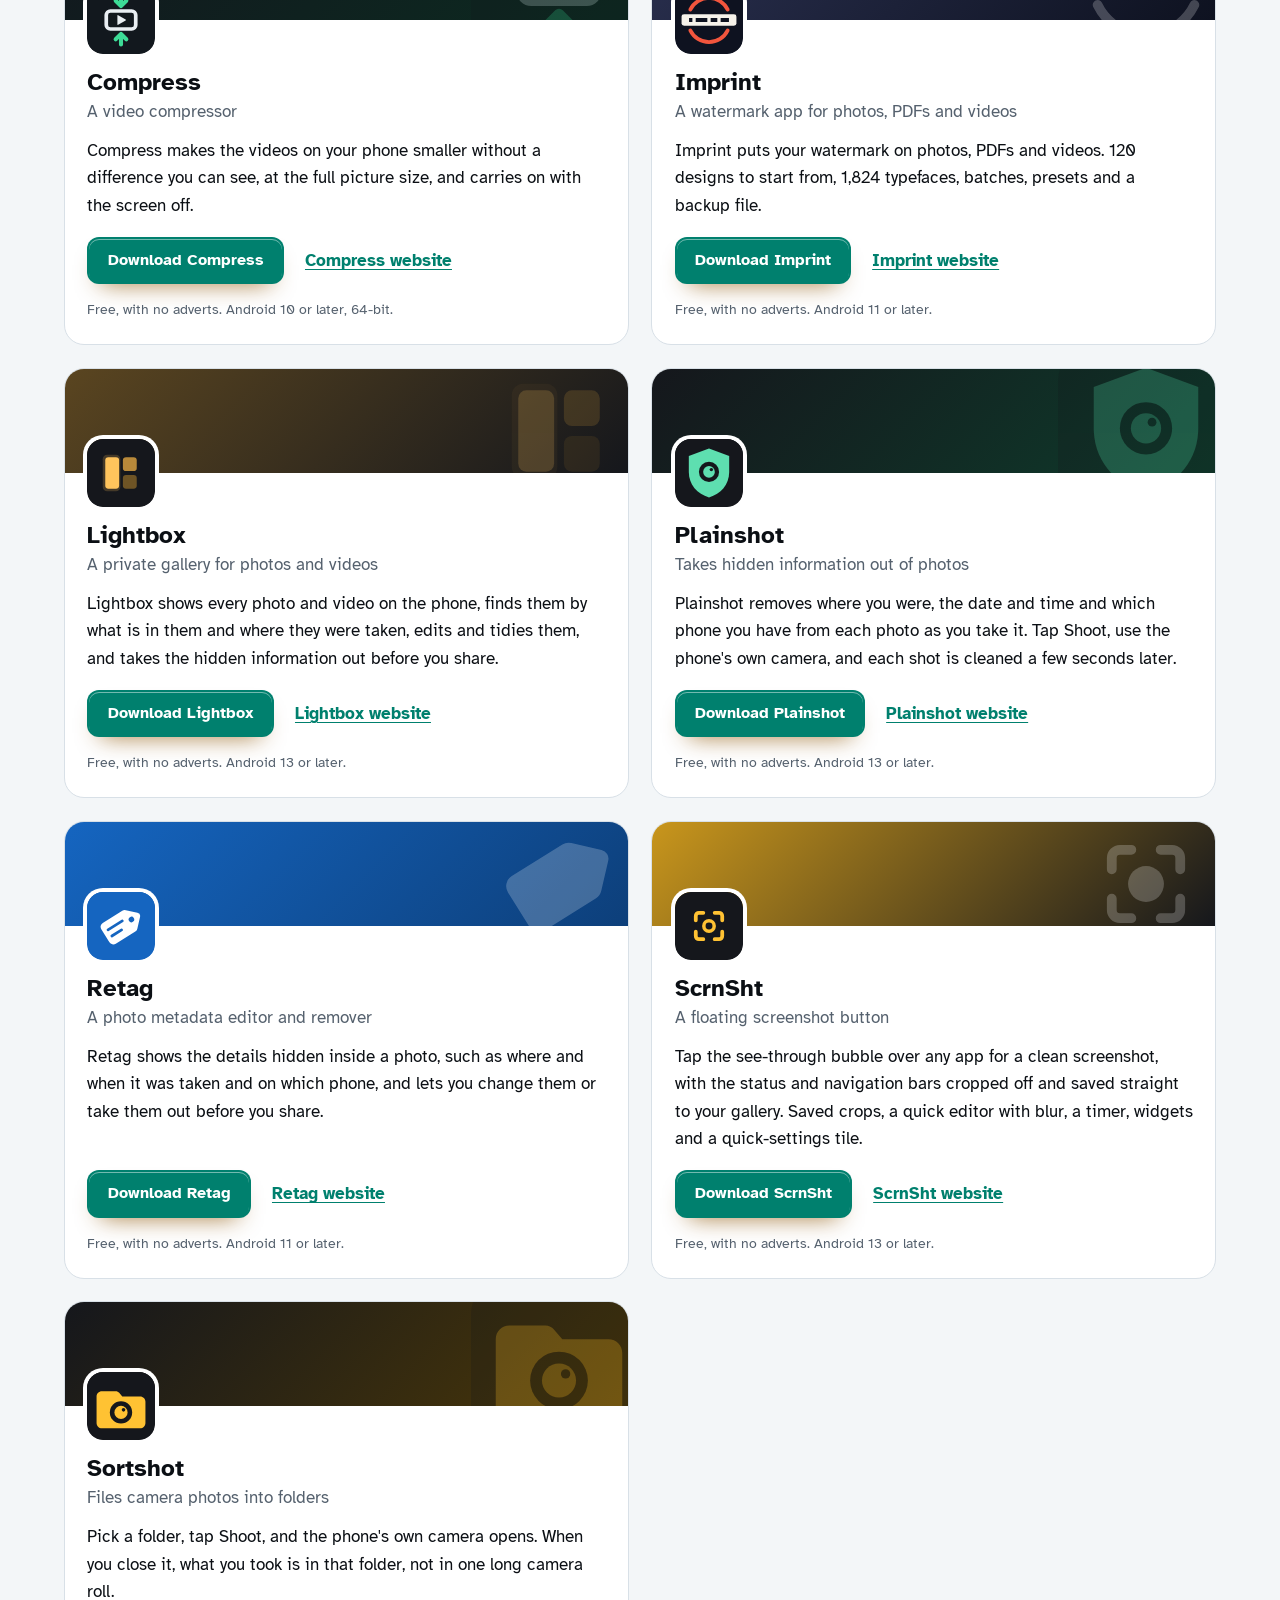
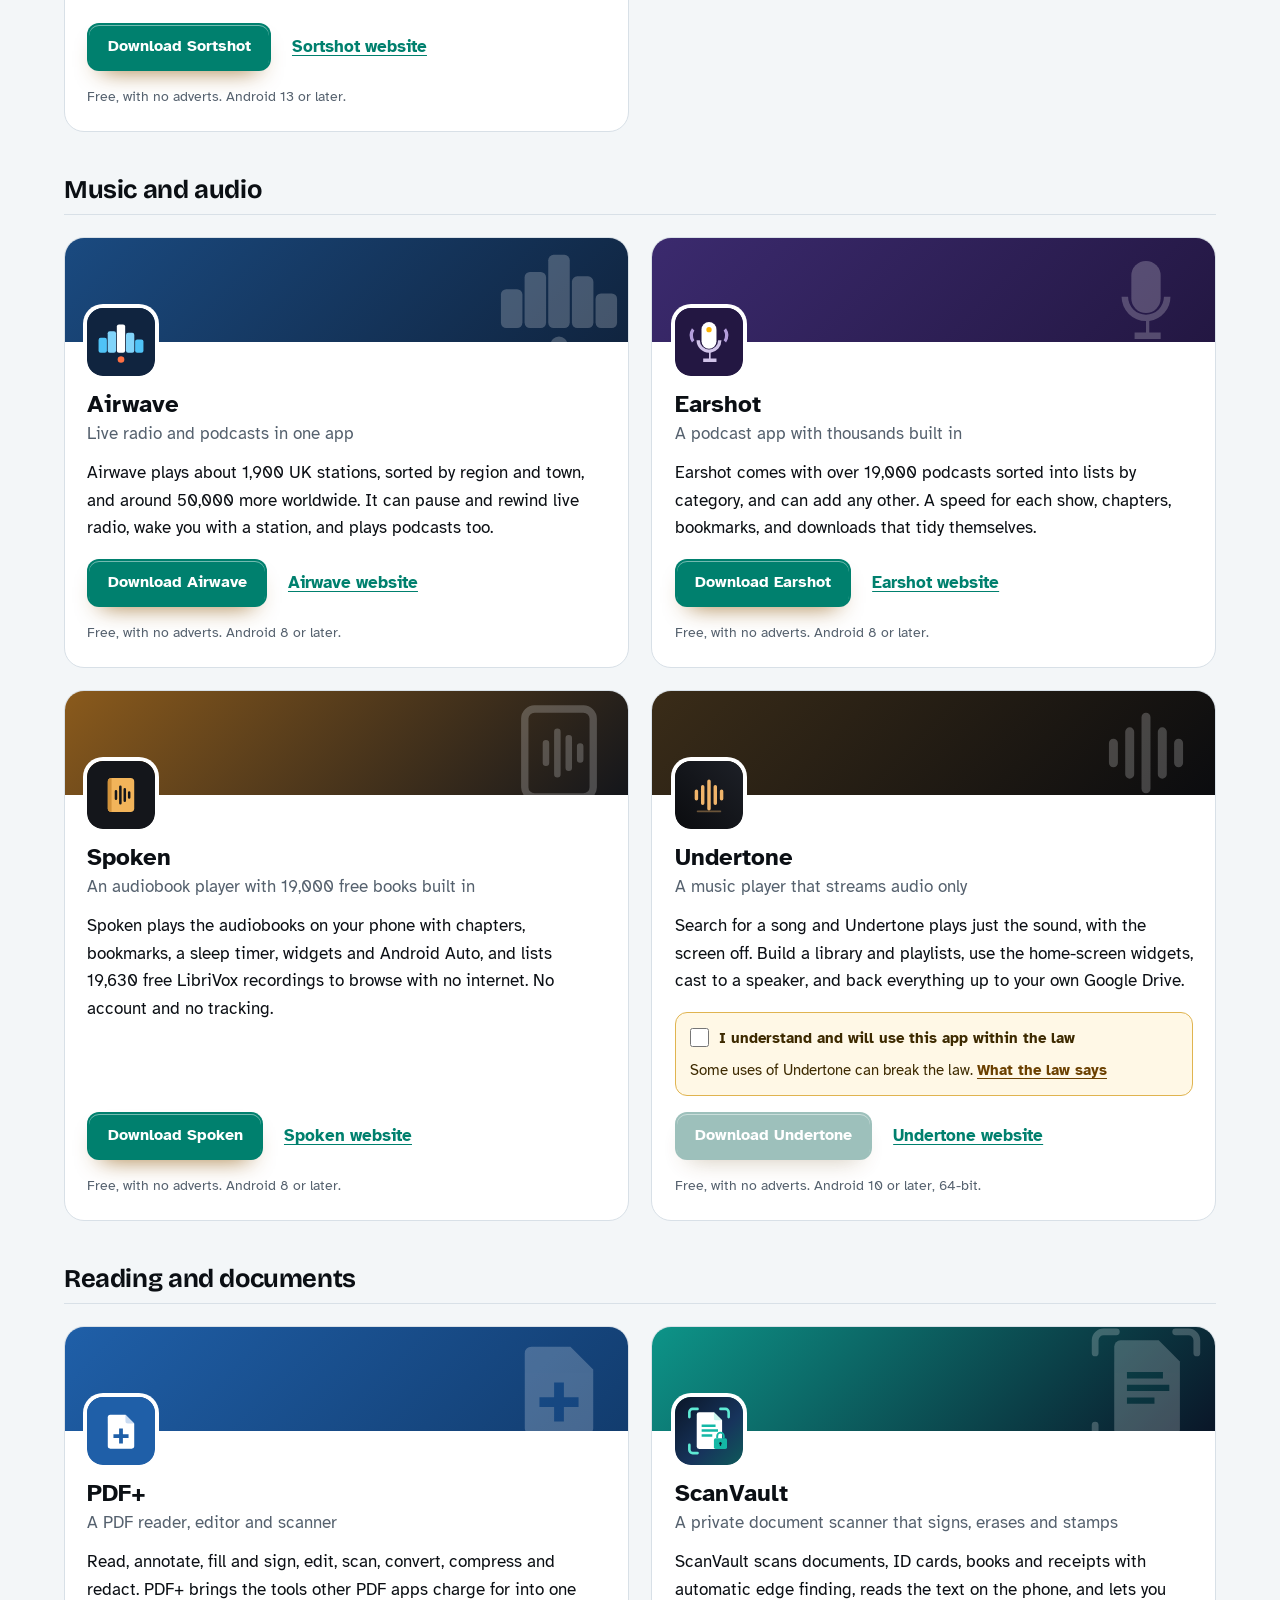
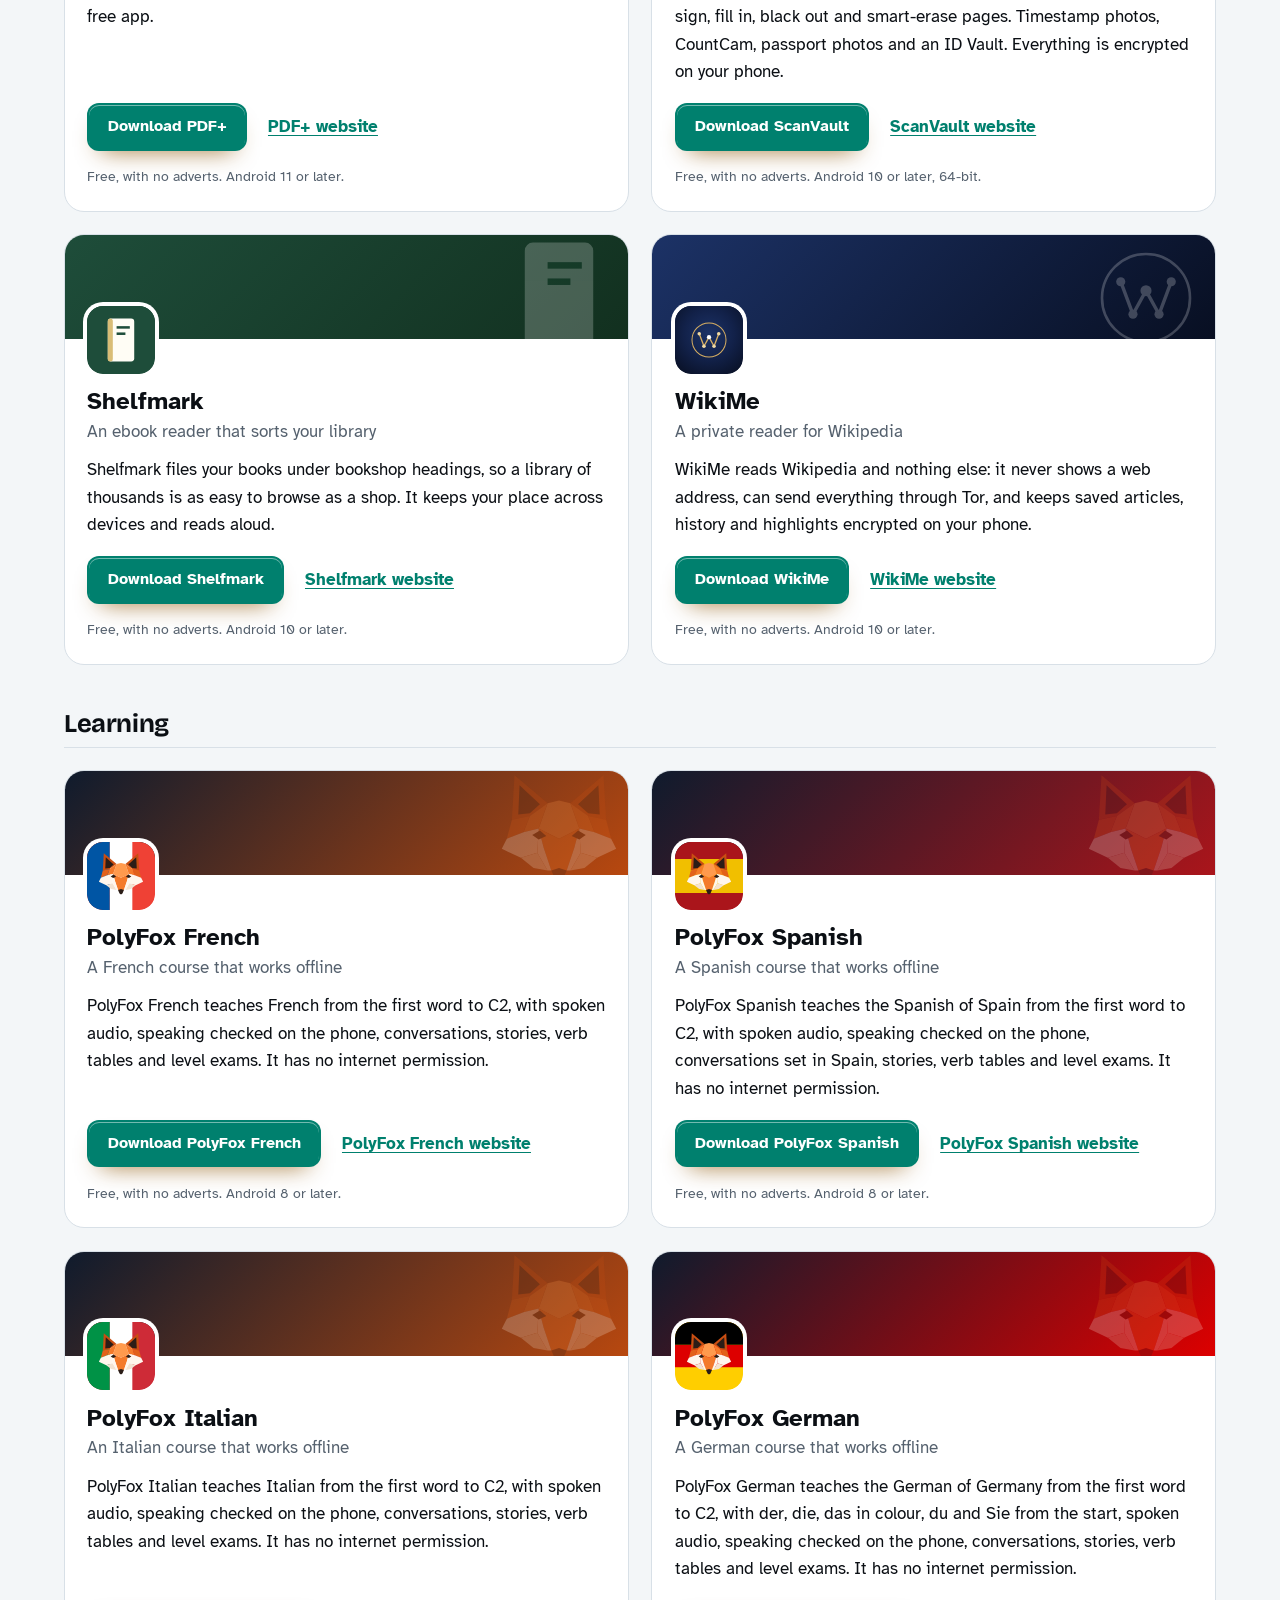
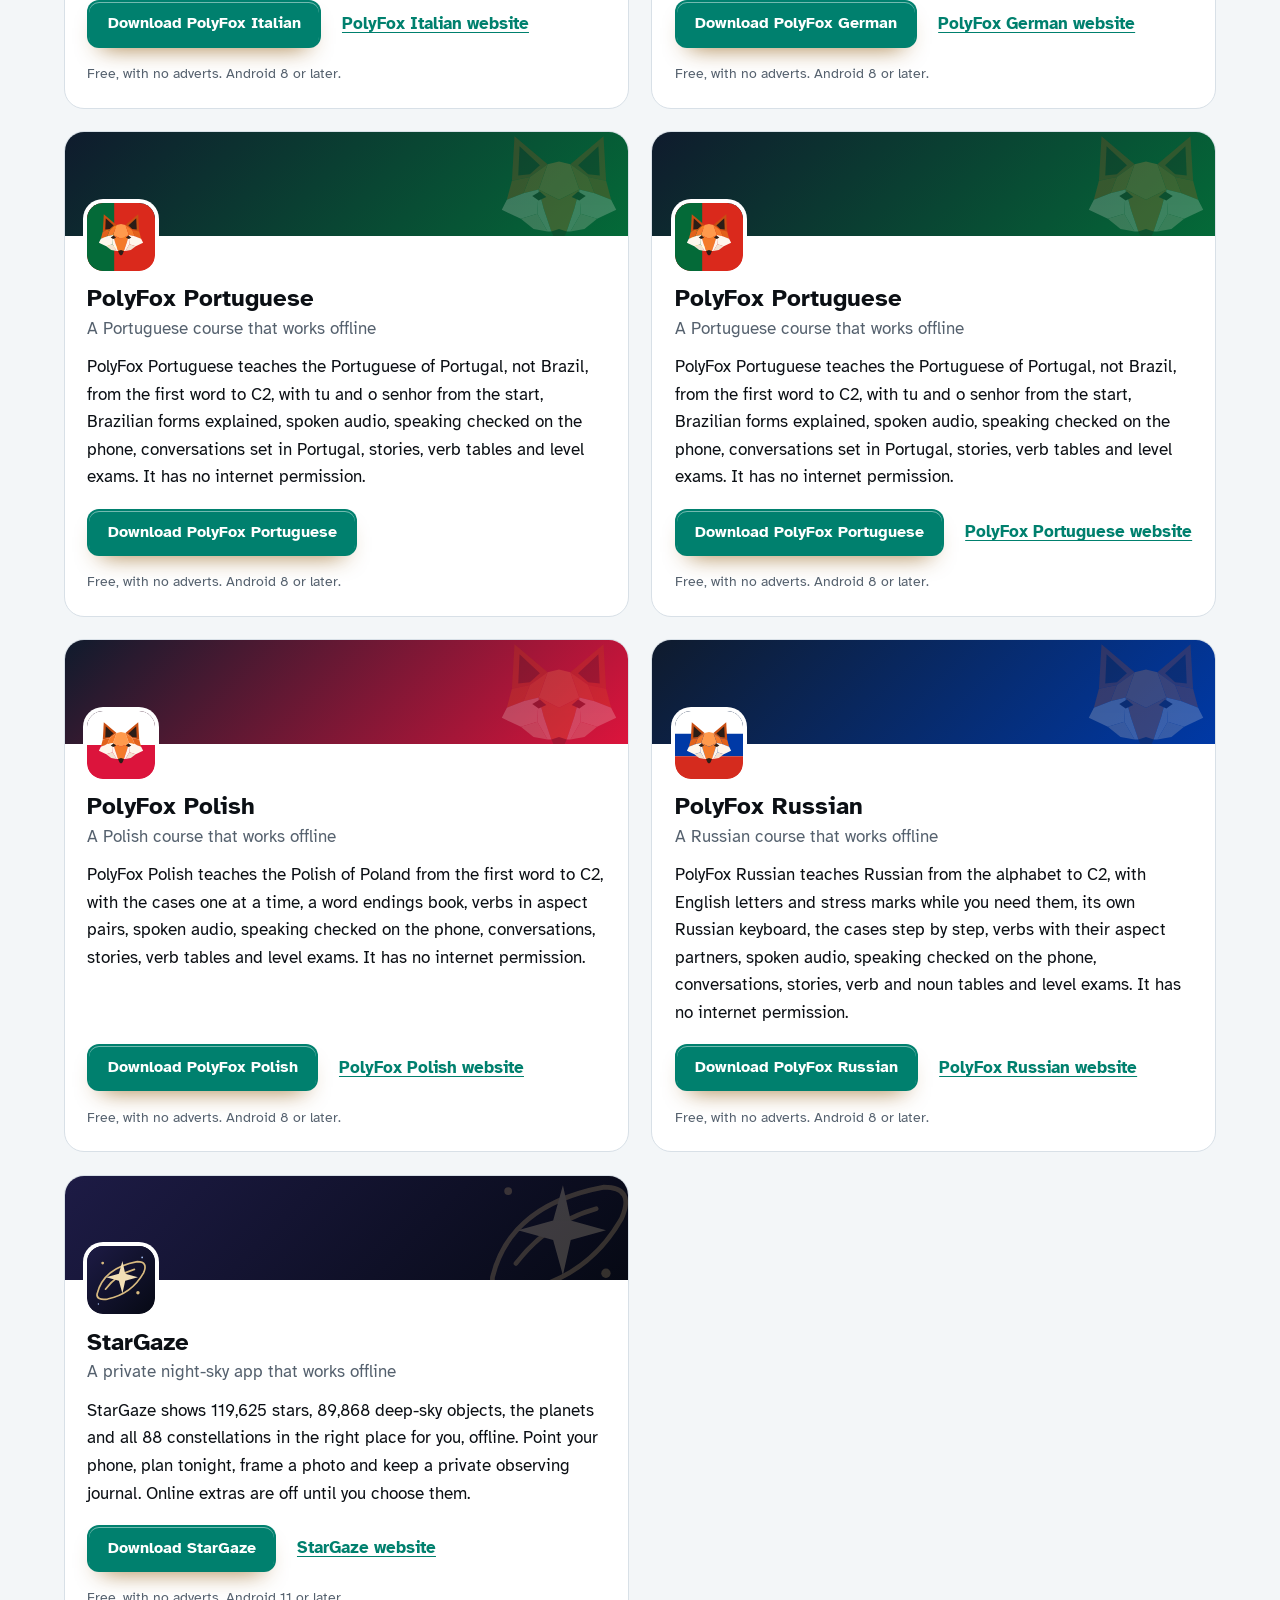
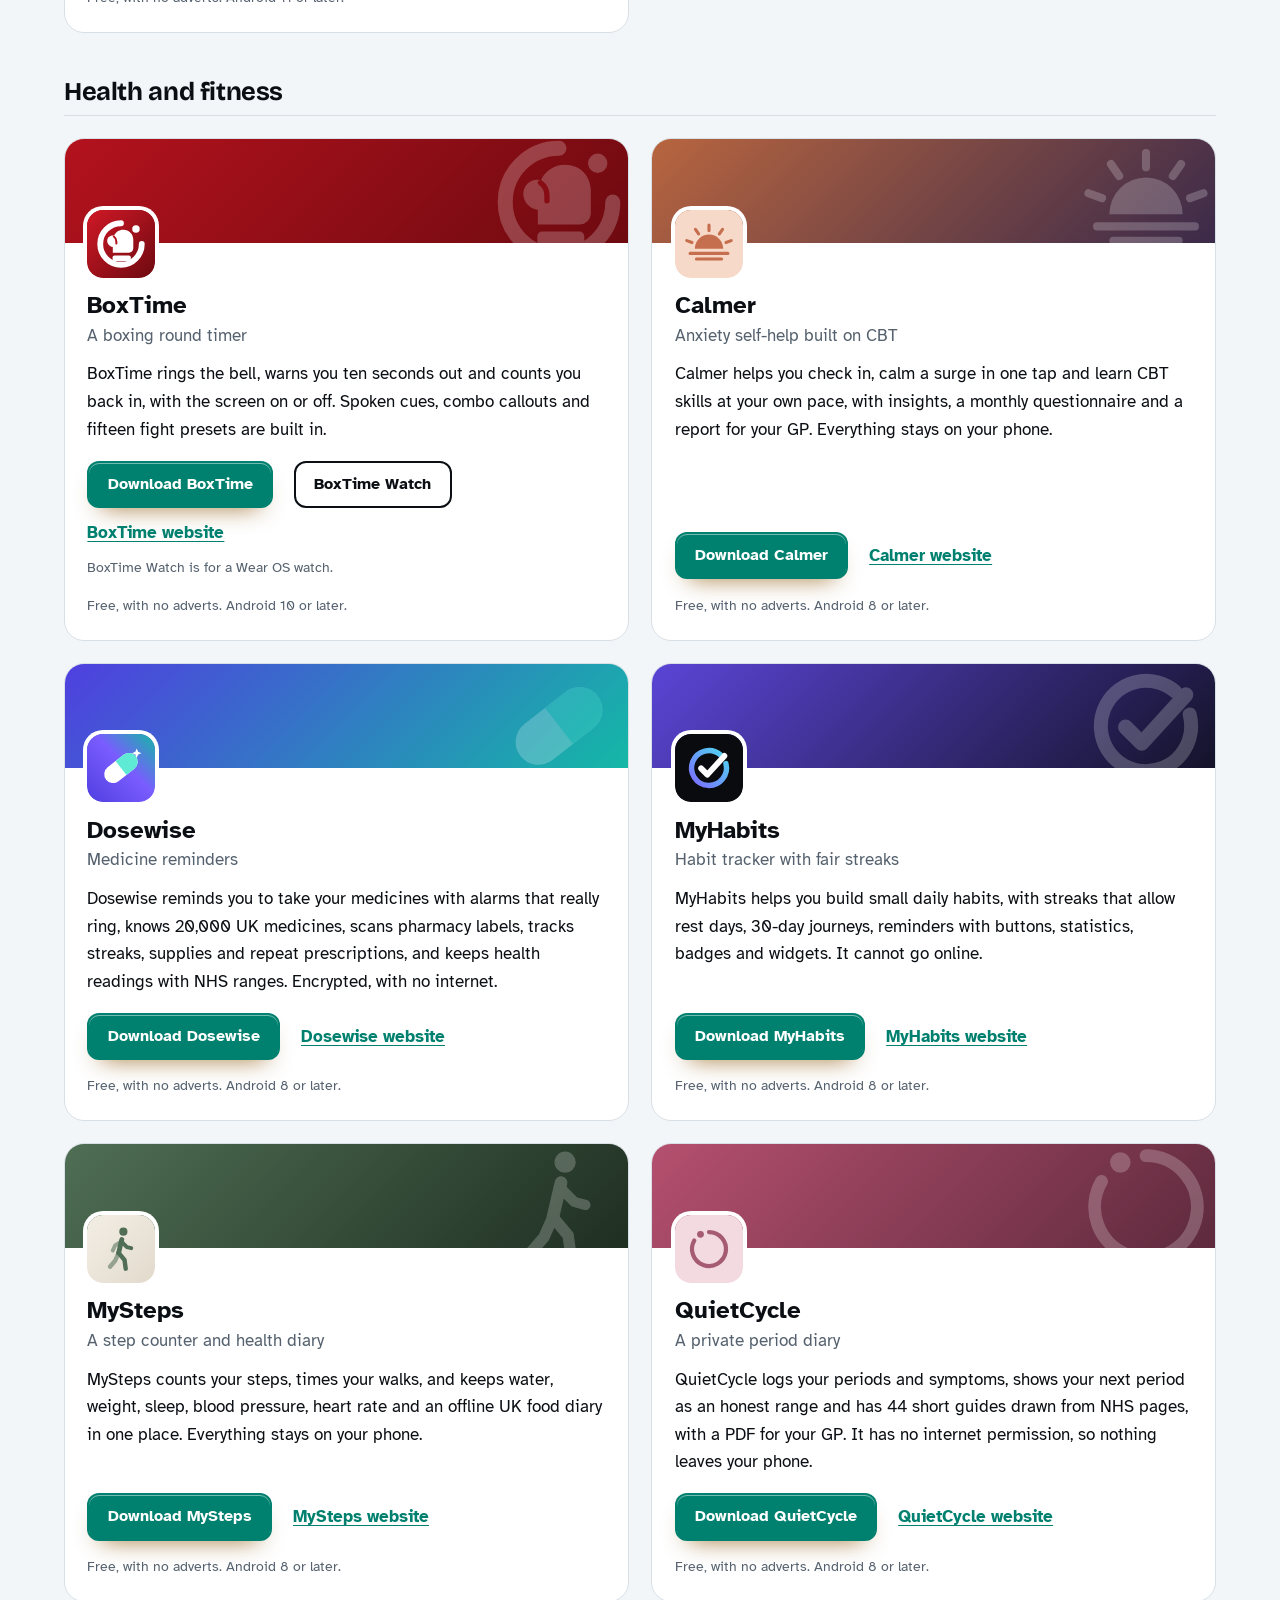
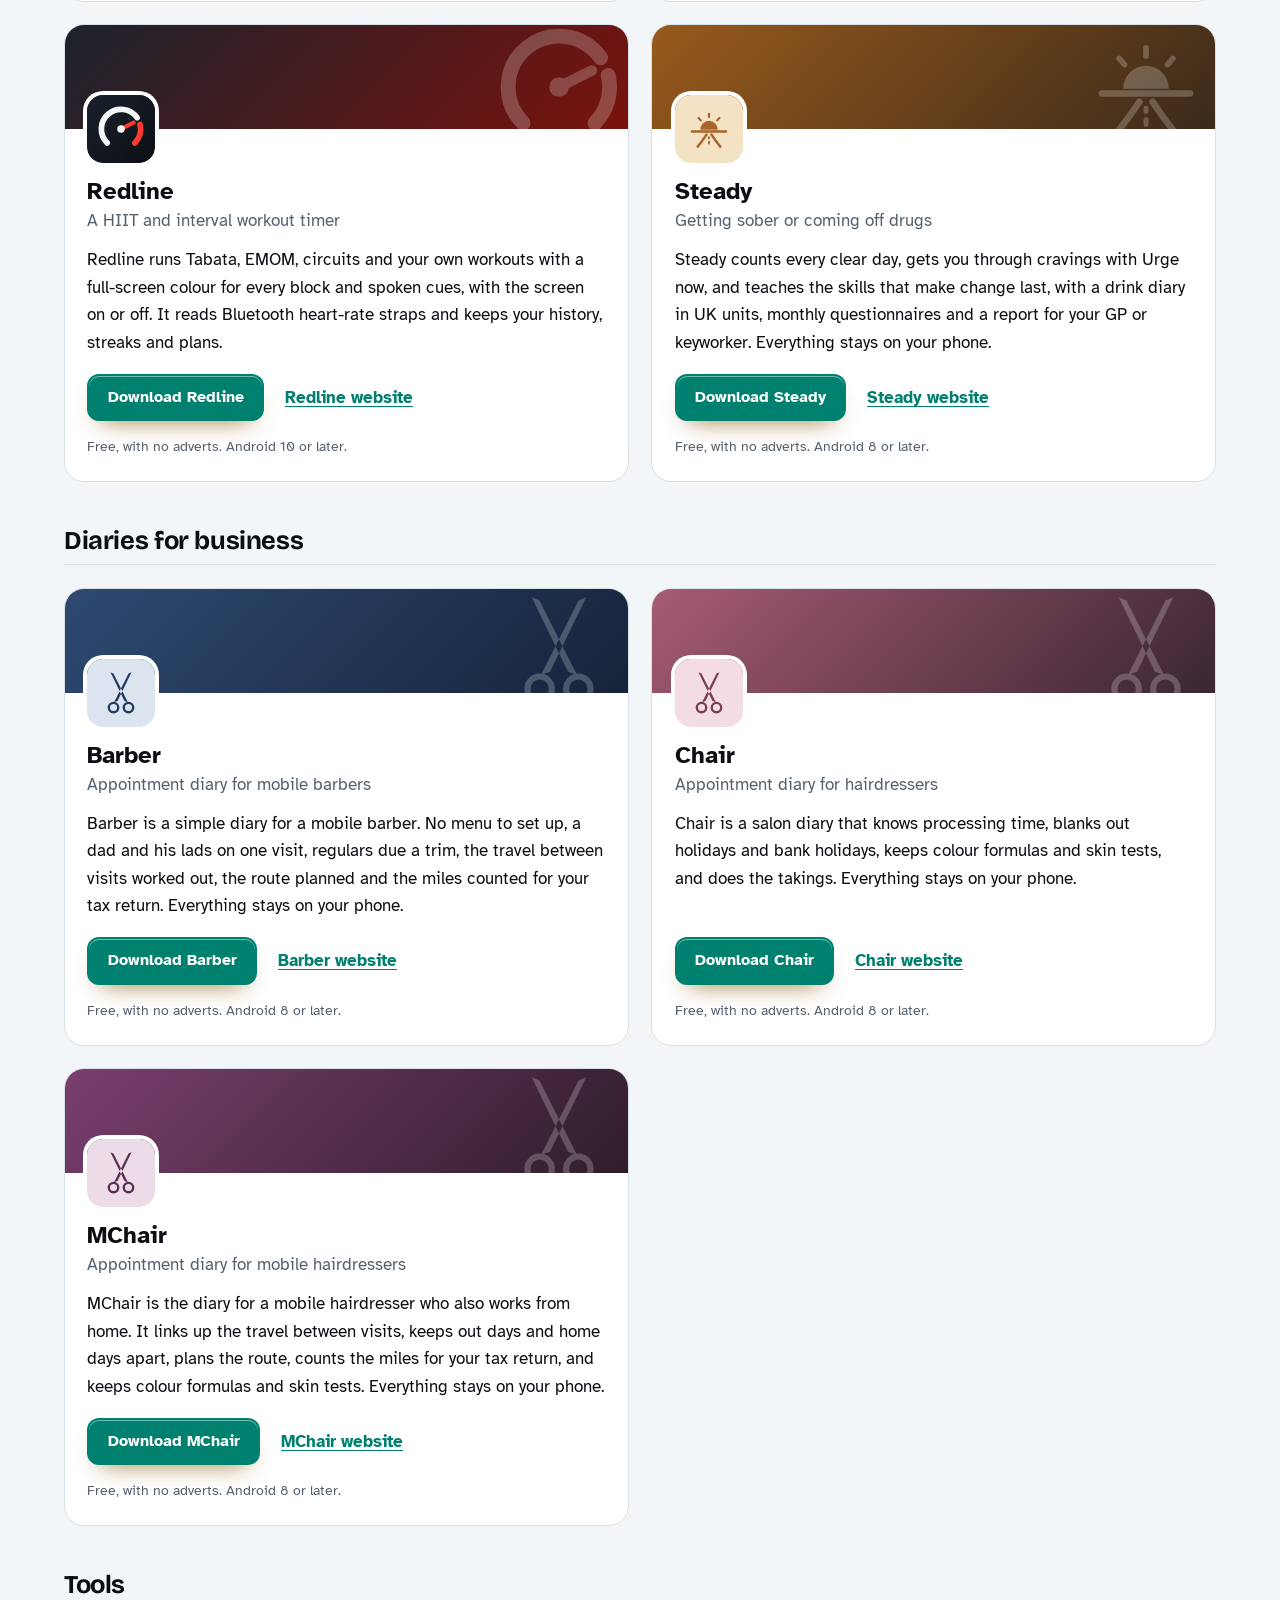
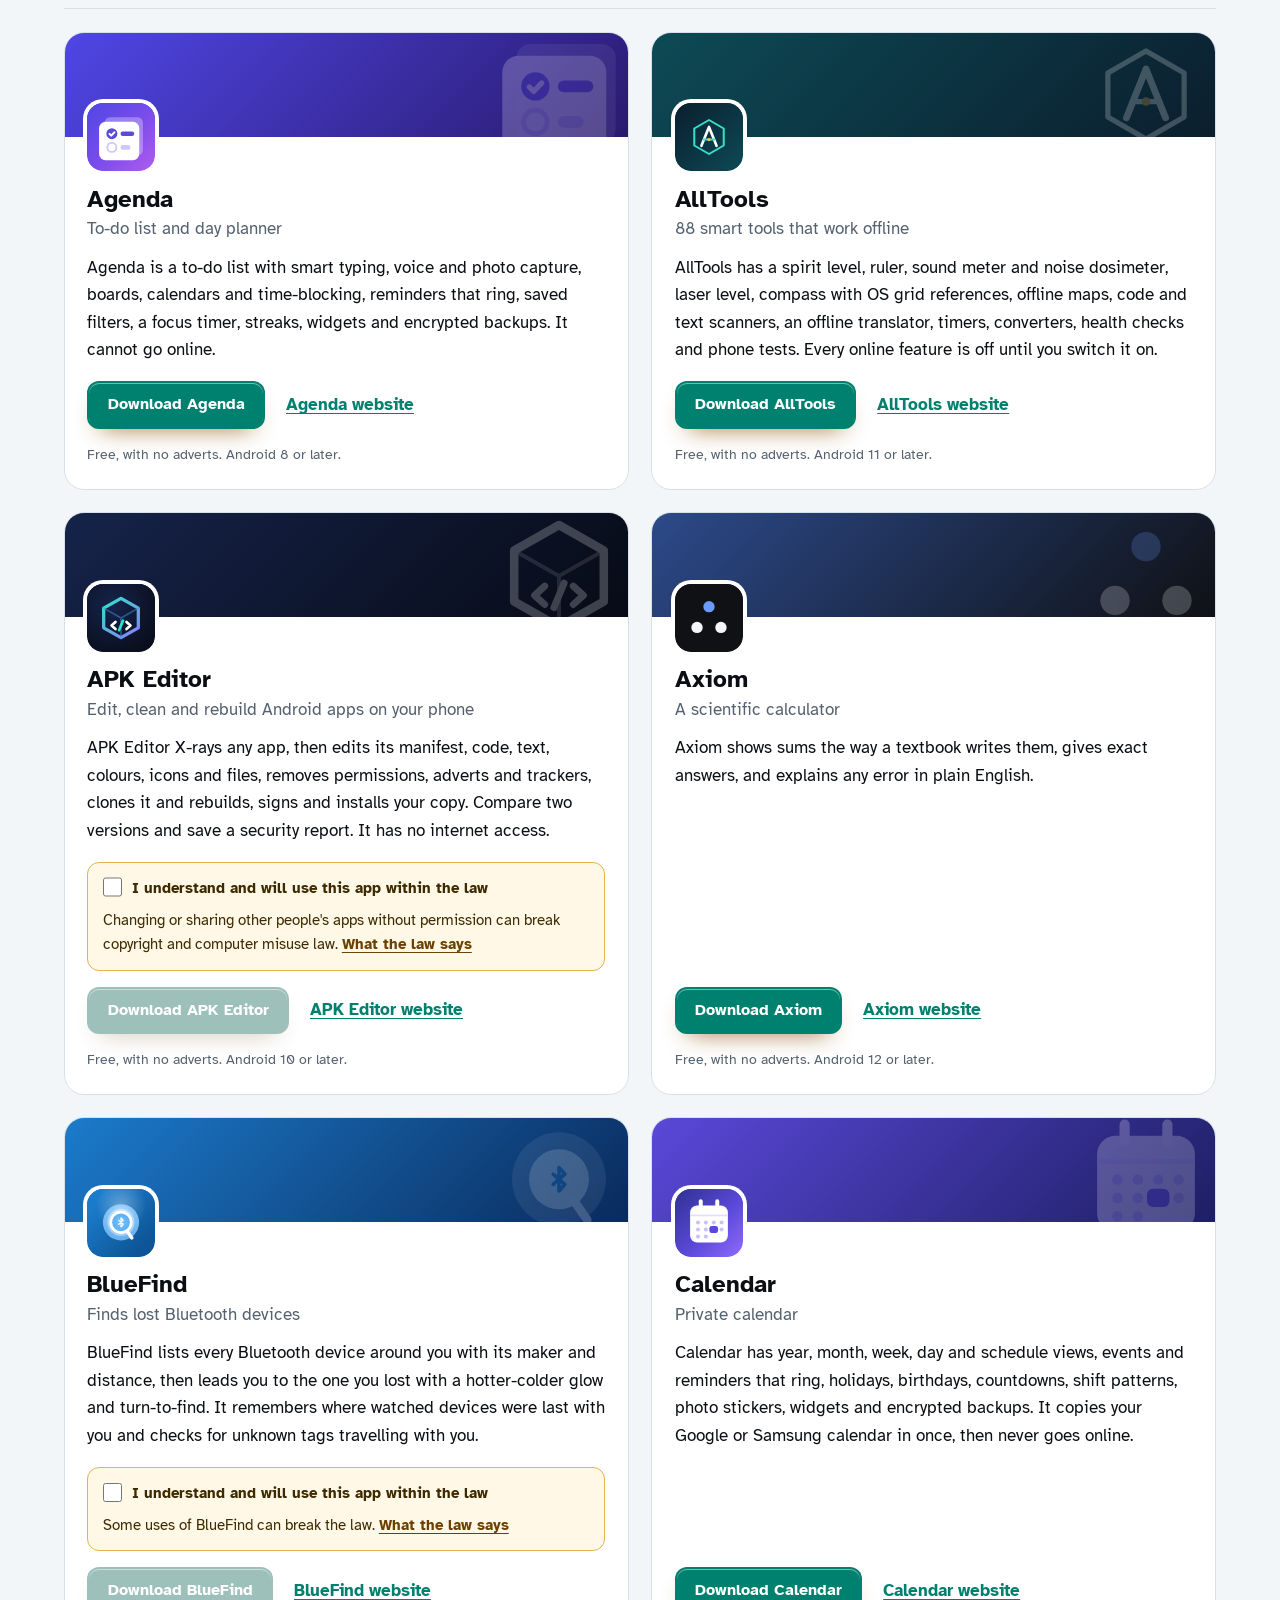
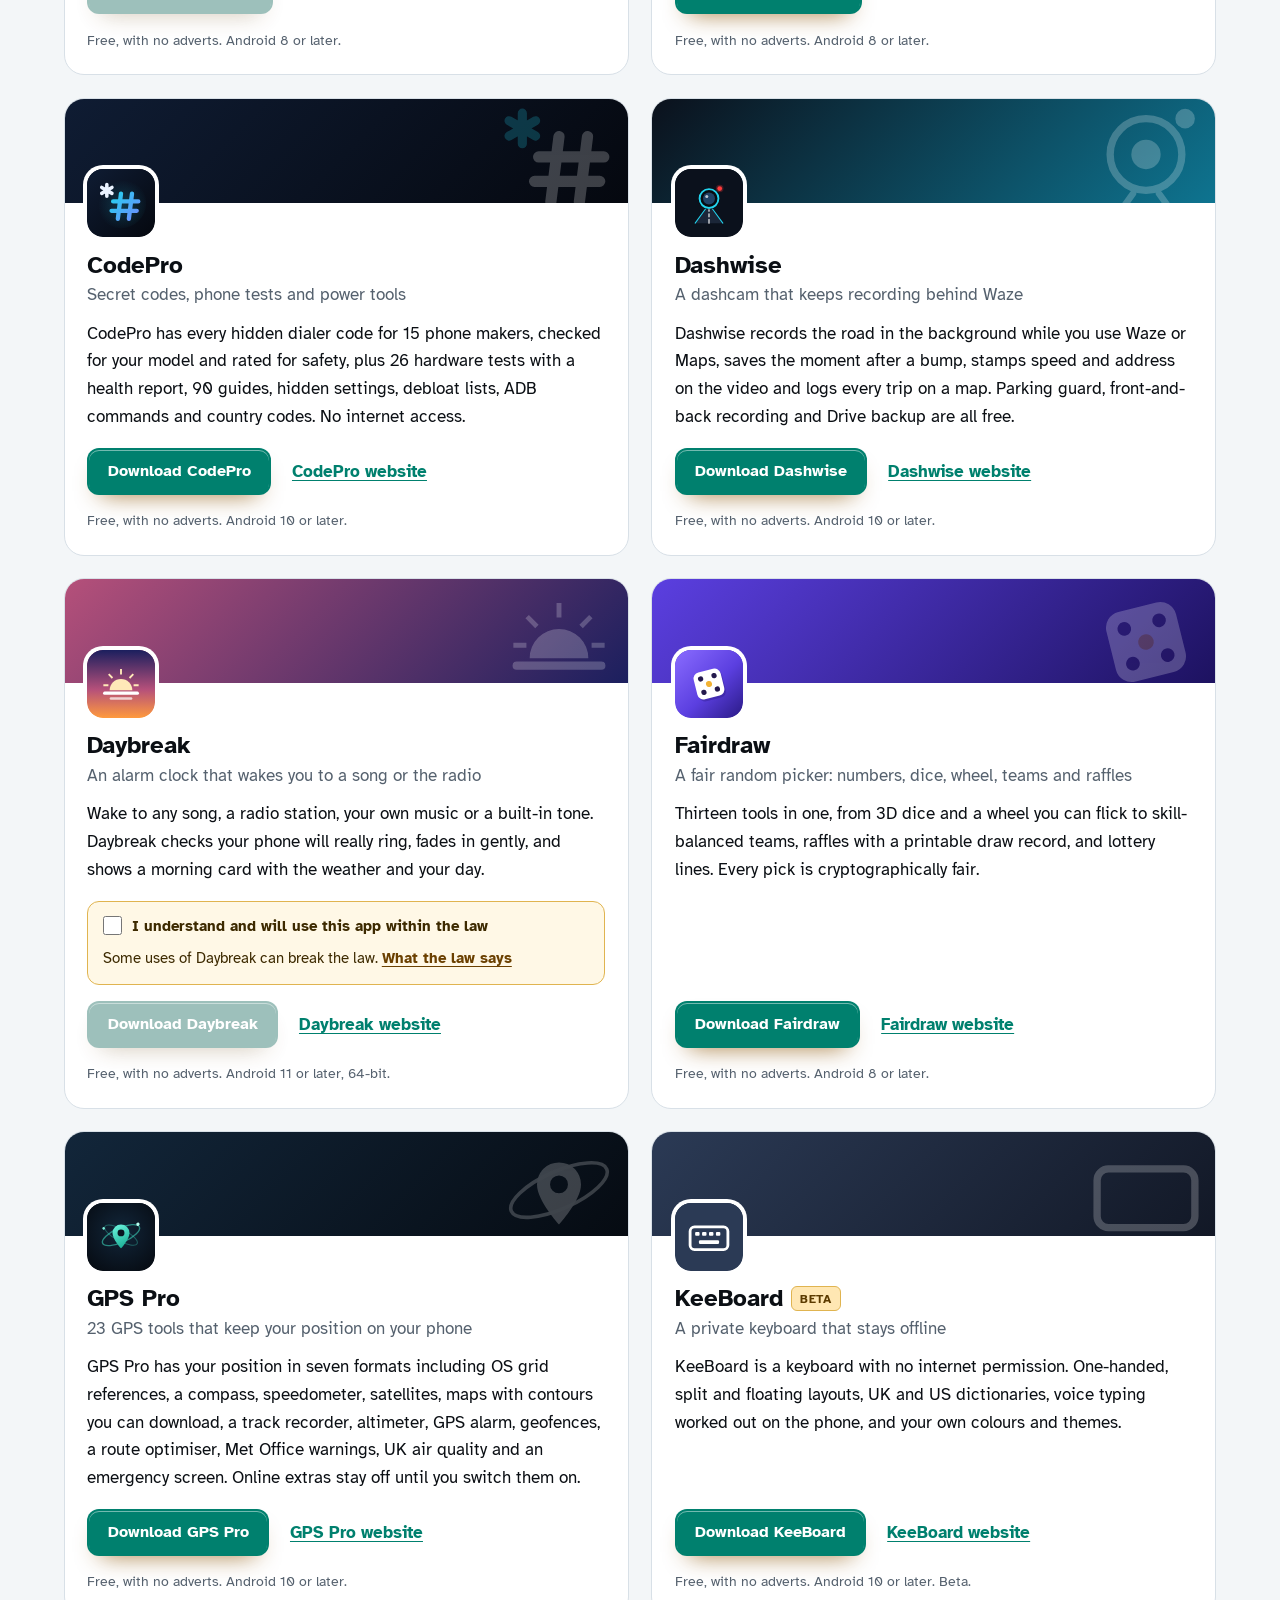
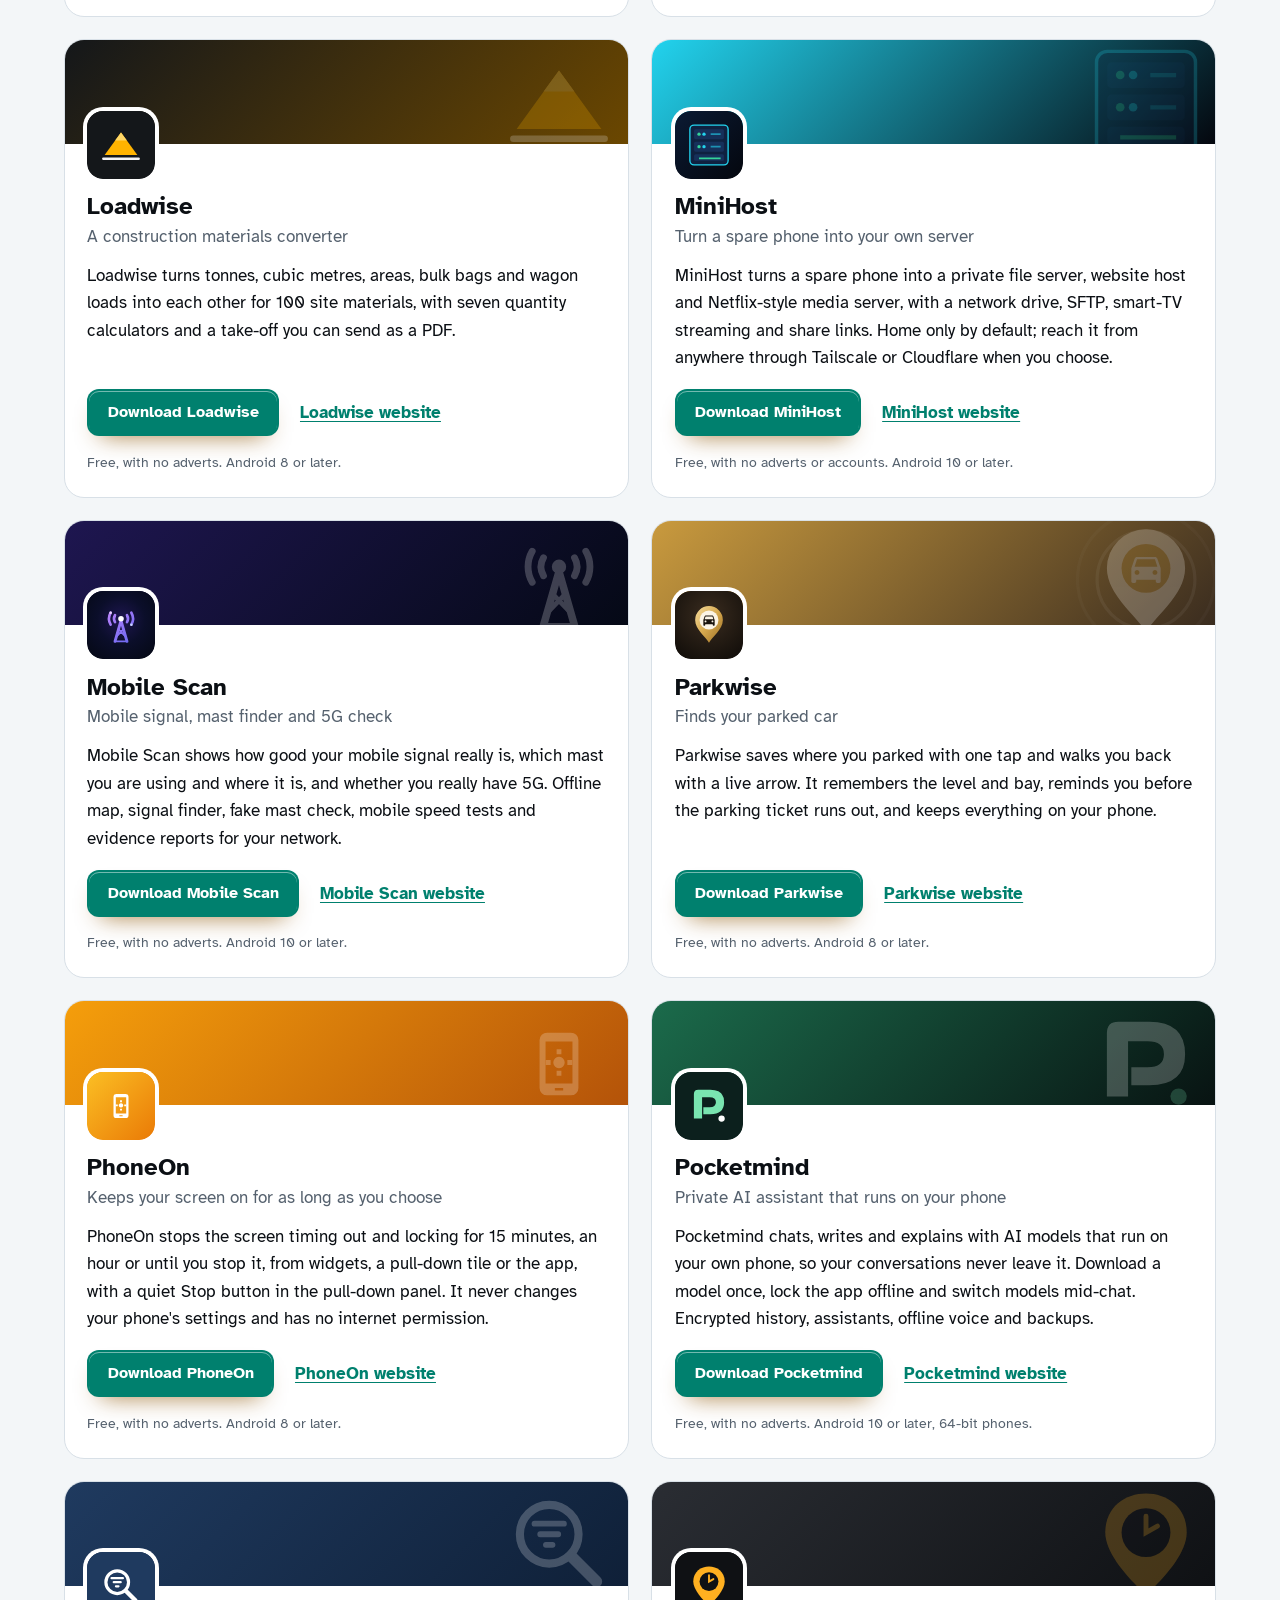
==== commit 42c587a5: "More apps: add PolyFox Portuguese" ====
--- a/more-apps.html
+++ b/more-apps.html
@@ -4,7 +4,7 @@
 <meta charset="utf-8">
 <meta name="viewport" content="width=device-width, initial-scale=1">
 <title>More free Android apps from the maker of Tagger</title>
-<meta name="description" content="All 95 free Android apps from the maker of Tagger, in one list by category, each with its download and a link to its website.">
+<meta name="description" content="All 96 free Android apps from the maker of Tagger, in one list by category, each with its download and a link to its website.">
 <meta name="author" content="Jonathan Jackson">
 <link rel="canonical" href="https://customgpter.github.io/tagger/more-apps.html">
 <meta name="theme-color" content="#f3f6f8" media="(prefers-color-scheme: light)">
@@ -12,7 +12,7 @@
 <meta property="og:type" content="website">
 <meta property="og:site_name" content="Tagger">
 <meta property="og:title" content="More free Android apps from the maker of Tagger">
-<meta property="og:description" content="All 95 free Android apps from the maker of Tagger, in one list by category, each with its download and a link to its website.">
+<meta property="og:description" content="All 96 free Android apps from the maker of Tagger, in one list by category, each with its download and a link to its website.">
 <meta property="og:url" content="https://customgpter.github.io/tagger/more-apps.html">
 <meta property="og:image" content="https://customgpter.github.io/tagger/assets/og.png">
 <meta property="og:image:width" content="1200">
@@ -26,7 +26,7 @@
 <link rel="preload" href="./assets/fonts/atkinson-hyperlegible-latin-400-normal.woff2" as="font" type="font/woff2" crossorigin>
 <link rel="stylesheet" href="./assets/site.css?v=1">
 <link rel="stylesheet" href="./assets/house.css?v=1">
-<script type="application/ld+json">{"@context":"https://schema.org","@type":"ItemList","name":"Apps from the maker of Tagger","url":"https://customgpter.github.io/tagger/more-apps.html","itemListElement":[{"@type":"ListItem","position":1,"name":"AddTxt","url":"https://customgpter.github.io/addtxt/"},{"@type":"ListItem","position":2,"name":"Backdrop","url":"https://customgpter.github.io/backdrop/"},{"@type":"ListItem","position":3,"name":"CaptionVid","url":"https://customgpter.github.io/captionvid/"},{"@type":"ListItem","position":4,"name":"Clearcut","url":"https://customgpter.github.io/clearcut/"},{"@type":"ListItem","position":5,"name":"Compress","url":"https://customgpter.github.io/compress/"},{"@type":"ListItem","position":6,"name":"Imprint","url":"https://customgpter.github.io/imprint/"},{"@type":"ListItem","position":7,"name":"Lightbox","url":"https://customgpter.github.io/lightbox/"},{"@type":"ListItem","position":8,"name":"Plainshot","url":"https://customgpter.github.io/plainshot/"},{"@type":"ListItem","position":9,"name":"Retag","url":"https://customgpter.github.io/retag/"},{"@type":"ListItem","position":10,"name":"ScrnSht","url":"https://customgpter.github.io/scrnsht/"},{"@type":"ListItem","position":11,"name":"Sortshot","url":"https://customgpter.github.io/sortshot/"},{"@type":"ListItem","position":12,"name":"Airwave","url":"https://customgpter.github.io/airwave/"},{"@type":"ListItem","position":13,"name":"Earshot","url":"https://customgpter.github.io/earshot/"},{"@type":"ListItem","position":14,"name":"Spoken","url":"https://customgpter.github.io/spoken/"},{"@type":"ListItem","position":15,"name":"Undertone","url":"https://customgpter.github.io/undertone/"},{"@type":"ListItem","position":16,"name":"PDF+","url":"https://customgpter.github.io/pdfplus/"},{"@type":"ListItem","position":17,"name":"ScanVault","url":"https://customgpter.github.io/scanvault/"},{"@type":"ListItem","position":18,"name":"Shelfmark","url":"https://customgpter.github.io/shelfmark/"},{"@type":"ListItem","position":19,"name":"WikiMe","url":"https://customgpter.github.io/wikime/"},{"@type":"ListItem","position":20,"name":"PolyFox French","url":"https://customgpter.github.io/polyfox/"},{"@type":"ListItem","position":21,"name":"PolyFox German","url":"https://customgpter.github.io/polyfox-german/"},{"@type":"ListItem","position":22,"name":"PolyFox Polish","url":"https://customgpter.github.io/polyfox-polish/"},{"@type":"ListItem","position":23,"name":"PolyFox Russian","url":"https://customgpter.github.io/polyfox-russian/"},{"@type":"ListItem","position":24,"name":"StarGaze","url":"https://customgpter.github.io/stargaze/"},{"@type":"ListItem","position":25,"name":"BoxTime","url":"https://customgpter.github.io/boxtime/"},{"@type":"ListItem","position":26,"name":"Calmer","url":"https://customgpter.github.io/calmer/"},{"@type":"ListItem","position":27,"name":"Dosewise","url":"https://customgpter.github.io/dosewise/"},{"@type":"ListItem","position":28,"name":"MyHabits","url":"https://customgpter.github.io/myhabits/"},{"@type":"ListItem","position":29,"name":"MySteps","url":"https://customgpter.github.io/mysteps/"},{"@type":"ListItem","position":30,"name":"QuietCycle","url":"https://customgpter.github.io/quietcycle/"},{"@type":"ListItem","position":31,"name":"Redline","url":"https://customgpter.github.io/redline/"},{"@type":"ListItem","position":32,"name":"Steady","url":"https://customgpter.github.io/steady/"},{"@type":"ListItem","position":33,"name":"Barber","url":"https://customgpter.github.io/barber/"},{"@type":"ListItem","position":34,"name":"Chair","url":"https://customgpter.github.io/chair/"},{"@type":"ListItem","position":35,"name":"MChair","url":"https://customgpter.github.io/mchair/"},{"@type":"ListItem","position":36,"name":"Agenda","url":"https://customgpter.github.io/agenda/"},{"@type":"ListItem","position":37,"name":"AllTools","url":"https://customgpter.github.io/alltools/"},{"@type":"ListItem","position":38,"name":"APK Editor","url":"https://customgpter.github.io/apkeditor/"},{"@type":"ListItem","position":39,"name":"Axiom","url":"https://customgpter.github.io/axiom/"},{"@type":"ListItem","position":40,"name":"BlueFind","url":"https://customgpter.github.io/bluefind/"},{"@type":"ListItem","position":41,"name":"Calendar","url":"https://customgpter.github.io/calendar/"},{"@type":"ListItem","position":42,"name":"CodePro","url":"https://customgpter.github.io/codepro/"},{"@type":"ListItem","position":43,"name":"Dashwise","url":"https://customgpter.github.io/dashwise/"},{"@type":"ListItem","position":44,"name":"Daybreak","url":"https://customgpter.github.io/daybreak/"},{"@type":"ListItem","position":45,"name":"Fairdraw","url":"https://customgpter.github.io/fairdraw/"},{"@type":"ListItem","position":46,"name":"GPS Pro","url":"https://customgpter.github.io/gpspro/"},{"@type":"ListItem","position":47,"name":"KeeBoard","url":"https://customgpter.github.io/keeboard/"},{"@type":"ListItem","position":48,"name":"Loadwise","url":"https://customgpter.github.io/loadwise/"},{"@type":"ListItem","position":49,"name":"MiniHost","url":"https://customgpter.github.io/minihost/"},{"@type":"ListItem","position":50,"name":"Mobile Scan","url":"https://customgpter.github.io/mobilescan/"},{"@type":"ListItem","position":51,"name":"Parkwise","url":"https://customgpter.github.io/parkwise/"},{"@type":"ListItem","position":52,"name":"Pocketmind","url":"https://customgpter.github.io/pocketmind/"},{"@type":"ListItem","position":53,"name":"Refine","url":"https://customgpter.github.io/refine/"},{"@type":"ListItem","position":54,"name":"Shiftwise","url":"https://customgpter.github.io/shiftwise/"},{"@type":"ListItem","position":55,"name":"SimpleCalc","url":"https://customgpter.github.io/simplecalc/"},{"@type":"ListItem","position":56,"name":"Skyline","url":"https://customgpter.github.io/skyline/"},{"@type":"ListItem","position":57,"name":"Slipway","url":"https://customgpter.github.io/slipway/"},{"@type":"ListItem","position":58,"name":"Tagger","url":"https://customgpter.github.io/tagger/"},{"@type":"ListItem","position":59,"name":"TotalClean","url":"https://customgpter.github.io/totalclean/"},{"@type":"ListItem","position":60,"name":"TVLink","url":"https://customgpter.github.io/tvlink/"},{"@type":"ListItem","position":61,"name":"Unbox","url":"https://customgpter.github.io/unbox/"},{"@type":"ListItem","position":62,"name":"WhatsKeep","url":"https://customgpter.github.io/whatskeep/"},{"@type":"ListItem","position":63,"name":"WiFi Scan","url":"https://customgpter.github.io/wifiscan/"},{"@type":"ListItem","position":64,"name":"Auditly","url":"https://customgpter.github.io/auditly/"},{"@type":"ListItem","position":65,"name":"Backchannel","url":"https://customgpter.github.io/backchannel/"},{"@type":"ListItem","position":66,"name":"ENotes","url":"https://customgpter.github.io/enotes/"},{"@type":"ListItem","position":67,"name":"FindMe","url":"https://customgpter.github.io/findme/"},{"@type":"ListItem","position":68,"name":"iLock","url":"https://customgpter.github.io/ilock/"},{"@type":"ListItem","position":69,"name":"ImSafe","url":"https://customgpter.github.io/imsafe/"},{"@type":"ListItem","position":70,"name":"IShred","url":"https://customgpter.github.io/ishred/"},{"@type":"ListItem","position":71,"name":"LockBox","url":"https://customgpter.github.io/lockbox/"},{"@type":"ListItem","position":72,"name":"PassVault","url":"https://customgpter.github.io/passvault/"},{"@type":"ListItem","position":73,"name":"SpyFind","url":"https://customgpter.github.io/spyfind/"},{"@type":"ListItem","position":74,"name":"TextWipe","url":"https://customgpter.github.io/textwipe/"},{"@type":"ListItem","position":75,"name":"Tracewire","url":"https://customgpter.github.io/tracewire/"},{"@type":"ListItem","position":76,"name":"Vigil","url":"https://customgpter.github.io/vigil/"},{"@type":"ListItem","position":77,"name":"Grab","url":"https://customgpter.github.io/grab/"},{"@type":"ListItem","position":78,"name":"Swarm","url":"https://customgpter.github.io/swarm/"},{"@type":"ListItem","position":79,"name":"Plane Games","url":"https://customgpter.github.io/plane-games/"},{"@type":"ListItem","position":80,"name":"Ninefold","url":"https://customgpter.github.io/ninefold/"},{"@type":"ListItem","position":81,"name":"Cubewise","url":"https://customgpter.github.io/cubewise/"},{"@type":"ListItem","position":82,"name":"Tilewise","url":"https://customgpter.github.io/tilewise/"},{"@type":"ListItem","position":83,"name":"Letterwise","url":"https://customgpter.github.io/letterwise/"},{"@type":"ListItem","position":84,"name":"Kingside","url":"https://customgpter.github.io/kingside/"},{"@type":"ListItem","position":85,"name":"Deckhand","url":"https://customgpter.github.io/deckhand/"},{"@type":"ListItem","position":86,"name":"SNESForge","url":"https://customgpter.github.io/snesforge/"},{"@type":"ListItem","position":87,"name":"Fame Boy","url":"https://customgpter.github.io/fameboy/"},{"@type":"ListItem","position":88,"name":"PSPPro","url":"https://customgpter.github.io/psppro/"},{"@type":"ListItem","position":89,"name":"MegaGen","url":"https://customgpter.github.io/megagen/"},{"@type":"ListItem","position":90,"name":"QVR","url":"https://customgpter.github.io/qvr/"},{"@type":"ListItem","position":91,"name":"QVR Watch","url":"https://customgpter.github.io/qvr-watch/"},{"@type":"ListItem","position":92,"name":"QVRLite","url":"https://customgpter.github.io/qvrlite/"},{"@type":"ListItem","position":93,"name":"Onionz","url":"https://customgpter.github.io/onionz/"},{"@type":"ListItem","position":94,"name":"OnionzWeb","url":"https://customgpter.github.io/onionzweb/"}]}</script>
+<script type="application/ld+json">{"@context":"https://schema.org","@type":"ItemList","name":"Apps from the maker of Tagger","url":"https://customgpter.github.io/tagger/more-apps.html","itemListElement":[{"@type":"ListItem","position":1,"name":"AddTxt","url":"https://customgpter.github.io/addtxt/"},{"@type":"ListItem","position":2,"name":"Backdrop","url":"https://customgpter.github.io/backdrop/"},{"@type":"ListItem","position":3,"name":"CaptionVid","url":"https://customgpter.github.io/captionvid/"},{"@type":"ListItem","position":4,"name":"Clearcut","url":"https://customgpter.github.io/clearcut/"},{"@type":"ListItem","position":5,"name":"Compress","url":"https://customgpter.github.io/compress/"},{"@type":"ListItem","position":6,"name":"Imprint","url":"https://customgpter.github.io/imprint/"},{"@type":"ListItem","position":7,"name":"Lightbox","url":"https://customgpter.github.io/lightbox/"},{"@type":"ListItem","position":8,"name":"Plainshot","url":"https://customgpter.github.io/plainshot/"},{"@type":"ListItem","position":9,"name":"Retag","url":"https://customgpter.github.io/retag/"},{"@type":"ListItem","position":10,"name":"ScrnSht","url":"https://customgpter.github.io/scrnsht/"},{"@type":"ListItem","position":11,"name":"Sortshot","url":"https://customgpter.github.io/sortshot/"},{"@type":"ListItem","position":12,"name":"Airwave","url":"https://customgpter.github.io/airwave/"},{"@type":"ListItem","position":13,"name":"Earshot","url":"https://customgpter.github.io/earshot/"},{"@type":"ListItem","position":14,"name":"Spoken","url":"https://customgpter.github.io/spoken/"},{"@type":"ListItem","position":15,"name":"Undertone","url":"https://customgpter.github.io/undertone/"},{"@type":"ListItem","position":16,"name":"PDF+","url":"https://customgpter.github.io/pdfplus/"},{"@type":"ListItem","position":17,"name":"ScanVault","url":"https://customgpter.github.io/scanvault/"},{"@type":"ListItem","position":18,"name":"Shelfmark","url":"https://customgpter.github.io/shelfmark/"},{"@type":"ListItem","position":19,"name":"WikiMe","url":"https://customgpter.github.io/wikime/"},{"@type":"ListItem","position":20,"name":"PolyFox French","url":"https://customgpter.github.io/polyfox/"},{"@type":"ListItem","position":21,"name":"PolyFox German","url":"https://customgpter.github.io/polyfox-german/"},{"@type":"ListItem","position":22,"name":"PolyFox Portuguese","url":"https://customgpter.github.io/polyfox-portuguese/"},{"@type":"ListItem","position":23,"name":"PolyFox Polish","url":"https://customgpter.github.io/polyfox-polish/"},{"@type":"ListItem","position":24,"name":"PolyFox Russian","url":"https://customgpter.github.io/polyfox-russian/"},{"@type":"ListItem","position":25,"name":"StarGaze","url":"https://customgpter.github.io/stargaze/"},{"@type":"ListItem","position":26,"name":"BoxTime","url":"https://customgpter.github.io/boxtime/"},{"@type":"ListItem","position":27,"name":"Calmer","url":"https://customgpter.github.io/calmer/"},{"@type":"ListItem","position":28,"name":"Dosewise","url":"https://customgpter.github.io/dosewise/"},{"@type":"ListItem","position":29,"name":"MyHabits","url":"https://customgpter.github.io/myhabits/"},{"@type":"ListItem","position":30,"name":"MySteps","url":"https://customgpter.github.io/mysteps/"},{"@type":"ListItem","position":31,"name":"QuietCycle","url":"https://customgpter.github.io/quietcycle/"},{"@type":"ListItem","position":32,"name":"Redline","url":"https://customgpter.github.io/redline/"},{"@type":"ListItem","position":33,"name":"Steady","url":"https://customgpter.github.io/steady/"},{"@type":"ListItem","position":34,"name":"Barber","url":"https://customgpter.github.io/barber/"},{"@type":"ListItem","position":35,"name":"Chair","url":"https://customgpter.github.io/chair/"},{"@type":"ListItem","position":36,"name":"MChair","url":"https://customgpter.github.io/mchair/"},{"@type":"ListItem","position":37,"name":"Agenda","url":"https://customgpter.github.io/agenda/"},{"@type":"ListItem","position":38,"name":"AllTools","url":"https://customgpter.github.io/alltools/"},{"@type":"ListItem","position":39,"name":"APK Editor","url":"https://customgpter.github.io/apkeditor/"},{"@type":"ListItem","position":40,"name":"Axiom","url":"https://customgpter.github.io/axiom/"},{"@type":"ListItem","position":41,"name":"BlueFind","url":"https://customgpter.github.io/bluefind/"},{"@type":"ListItem","position":42,"name":"Calendar","url":"https://customgpter.github.io/calendar/"},{"@type":"ListItem","position":43,"name":"CodePro","url":"https://customgpter.github.io/codepro/"},{"@type":"ListItem","position":44,"name":"Dashwise","url":"https://customgpter.github.io/dashwise/"},{"@type":"ListItem","position":45,"name":"Daybreak","url":"https://customgpter.github.io/daybreak/"},{"@type":"ListItem","position":46,"name":"Fairdraw","url":"https://customgpter.github.io/fairdraw/"},{"@type":"ListItem","position":47,"name":"GPS Pro","url":"https://customgpter.github.io/gpspro/"},{"@type":"ListItem","position":48,"name":"KeeBoard","url":"https://customgpter.github.io/keeboard/"},{"@type":"ListItem","position":49,"name":"Loadwise","url":"https://customgpter.github.io/loadwise/"},{"@type":"ListItem","position":50,"name":"MiniHost","url":"https://customgpter.github.io/minihost/"},{"@type":"ListItem","position":51,"name":"Mobile Scan","url":"https://customgpter.github.io/mobilescan/"},{"@type":"ListItem","position":52,"name":"Parkwise","url":"https://customgpter.github.io/parkwise/"},{"@type":"ListItem","position":53,"name":"Pocketmind","url":"https://customgpter.github.io/pocketmind/"},{"@type":"ListItem","position":54,"name":"Refine","url":"https://customgpter.github.io/refine/"},{"@type":"ListItem","position":55,"name":"Shiftwise","url":"https://customgpter.github.io/shiftwise/"},{"@type":"ListItem","position":56,"name":"SimpleCalc","url":"https://customgpter.github.io/simplecalc/"},{"@type":"ListItem","position":57,"name":"Skyline","url":"https://customgpter.github.io/skyline/"},{"@type":"ListItem","position":58,"name":"Slipway","url":"https://customgpter.github.io/slipway/"},{"@type":"ListItem","position":59,"name":"Tagger","url":"https://customgpter.github.io/tagger/"},{"@type":"ListItem","position":60,"name":"TotalClean","url":"https://customgpter.github.io/totalclean/"},{"@type":"ListItem","position":61,"name":"TVLink","url":"https://customgpter.github.io/tvlink/"},{"@type":"ListItem","position":62,"name":"Unbox","url":"https://customgpter.github.io/unbox/"},{"@type":"ListItem","position":63,"name":"WhatsKeep","url":"https://customgpter.github.io/whatskeep/"},{"@type":"ListItem","position":64,"name":"WiFi Scan","url":"https://customgpter.github.io/wifiscan/"},{"@type":"ListItem","position":65,"name":"Auditly","url":"https://customgpter.github.io/auditly/"},{"@type":"ListItem","position":66,"name":"Backchannel","url":"https://customgpter.github.io/backchannel/"},{"@type":"ListItem","position":67,"name":"ENotes","url":"https://customgpter.github.io/enotes/"},{"@type":"ListItem","position":68,"name":"FindMe","url":"https://customgpter.github.io/findme/"},{"@type":"ListItem","position":69,"name":"iLock","url":"https://customgpter.github.io/ilock/"},{"@type":"ListItem","position":70,"name":"ImSafe","url":"https://customgpter.github.io/imsafe/"},{"@type":"ListItem","position":71,"name":"IShred","url":"https://customgpter.github.io/ishred/"},{"@type":"ListItem","position":72,"name":"LockBox","url":"https://customgpter.github.io/lockbox/"},{"@type":"ListItem","position":73,"name":"PassVault","url":"https://customgpter.github.io/passvault/"},{"@type":"ListItem","position":74,"name":"SpyFind","url":"https://customgpter.github.io/spyfind/"},{"@type":"ListItem","position":75,"name":"TextWipe","url":"https://customgpter.github.io/textwipe/"},{"@type":"ListItem","position":76,"name":"Tracewire","url":"https://customgpter.github.io/tracewire/"},{"@type":"ListItem","position":77,"name":"Vigil","url":"https://customgpter.github.io/vigil/"},{"@type":"ListItem","position":78,"name":"Grab","url":"https://customgpter.github.io/grab/"},{"@type":"ListItem","position":79,"name":"Swarm","url":"https://customgpter.github.io/swarm/"},{"@type":"ListItem","position":80,"name":"Plane Games","url":"https://customgpter.github.io/plane-games/"},{"@type":"ListItem","position":81,"name":"Ninefold","url":"https://customgpter.github.io/ninefold/"},{"@type":"ListItem","position":82,"name":"Cubewise","url":"https://customgpter.github.io/cubewise/"},{"@type":"ListItem","position":83,"name":"Tilewise","url":"https://customgpter.github.io/tilewise/"},{"@type":"ListItem","position":84,"name":"Letterwise","url":"https://customgpter.github.io/letterwise/"},{"@type":"ListItem","position":85,"name":"Kingside","url":"https://customgpter.github.io/kingside/"},{"@type":"ListItem","position":86,"name":"Deckhand","url":"https://customgpter.github.io/deckhand/"},{"@type":"ListItem","position":87,"name":"SNESForge","url":"https://customgpter.github.io/snesforge/"},{"@type":"ListItem","position":88,"name":"Fame Boy","url":"https://customgpter.github.io/fameboy/"},{"@type":"ListItem","position":89,"name":"PSPPro","url":"https://customgpter.github.io/psppro/"},{"@type":"ListItem","position":90,"name":"MegaGen","url":"https://customgpter.github.io/megagen/"},{"@type":"ListItem","position":91,"name":"QVR","url":"https://customgpter.github.io/qvr/"},{"@type":"ListItem","position":92,"name":"QVR Watch","url":"https://customgpter.github.io/qvr-watch/"},{"@type":"ListItem","position":93,"name":"QVRLite","url":"https://customgpter.github.io/qvrlite/"},{"@type":"ListItem","position":94,"name":"Onionz","url":"https://customgpter.github.io/onionz/"},{"@type":"ListItem","position":95,"name":"OnionzWeb","url":"https://customgpter.github.io/onionzweb/"}]}</script>
 <link rel="stylesheet" href="./assets/apps-list.css?v=1">
 <script src="./assets/apps-list.js?v=1" defer></script>
 </head>
@@ -70,7 +70,7 @@
 <div class="mapps-group" role="group" aria-labelledby="apps-learning"><h2 class="mapps-cat" id="apps-learning">Learning</h2>
 <ul class="mapps"><li class="mapp" style="--b:#0f1b2d;--b2:#b8480f"><div class="mapp-cover" aria-hidden="true"><svg viewBox="0 0 108 108"><polygon fill="#C94E12" points="26.7,17.9 47.0,35.1 36.1,42.9 25.1,45.2"/><polygon fill="#C94E12" points="82.9,45.2 71.9,42.9 61.0,35.1 81.3,17.9"/><polygon fill="#2B1D17" points="29.8,24.1 42.3,35.8 36.1,41.3 29.0,42.1"/><polygon fill="#2B1D17" points="79.0,42.1 71.9,41.3 65.7,35.8 78.2,24.1"/><polygon fill="#FF9A4D" points="54.0,33.5 47.0,35.1 41.5,50.7 54.0,56.9"/><polygon fill="#FF9A4D" points="54.0,56.9 66.5,50.7 61.0,35.1 54.0,33.5"/><polygon fill="#F47A2A" points="47.0,35.1 36.1,42.9 32.2,53.0 41.5,50.7"/><polygon fill="#F47A2A" points="66.5,50.7 75.8,53.0 71.9,42.9 61.0,35.1"/><polygon fill="#E2611A" points="36.1,42.9 25.1,45.2 22.0,56.9 32.2,53.0"/><polygon fill="#E2611A" points="75.8,53.0 86.0,56.9 82.9,45.2 71.9,42.9"/><polygon fill="#FFF6EC" points="32.2,53.0 22.0,56.9 18.9,63.1 30.6,68.6 40.7,65.5 41.5,50.7"/><polygon fill="#FFF6EC" points="66.5,50.7 67.3,65.5 77.4,68.6 89.1,63.1 86.0,56.9 75.8,53.0"/><polygon fill="#F3E3D2" points="30.6,68.6 40.7,65.5 47.0,76.4 38.4,74.8"/><polygon fill="#F3E3D2" points="69.6,74.8 61.0,76.4 67.3,65.5 77.4,68.6"/><polygon fill="#F47A2A" points="41.5,50.7 54.0,56.9 54.0,78.0 49.3,76.4 44.6,62.4"/><polygon fill="#F47A2A" points="63.4,62.4 58.7,76.4 54.0,78.0 54.0,56.9 66.5,50.7"/><polygon fill="#FFF6EC" points="41.5,50.7 44.6,62.4 49.3,76.4 47.0,76.4 40.7,65.5"/><polygon fill="#FFF6EC" points="67.3,65.5 61.0,76.4 58.7,76.4 63.4,62.4 66.5,50.7"/><polygon fill="#2B1D17" points="49.3,76.4 54.0,74.8 58.7,76.4 56.3,81.9 54.0,83.4 51.7,81.9"/><polygon fill="#2B1D17" points="37.6,54.6 42.3,51.8 46.2,55.3 41.5,57.3"/><polygon fill="#2B1D17" points="66.5,57.3 61.8,55.3 65.7,51.8 70.4,54.6"/></svg></div><div class="mapp-body"><svg class="mapp-icon" viewBox="0 0 108 108" aria-hidden="true"><rect width="108" height="108" rx="24" fill="#EF4135"/><path fill="#FFFFFF" d="M36 0H72V108H36Z"/><path fill="#0055A4" d="M24 0H36V108H24A24 24 0 0 1 0 84V24A24 24 0 0 1 24 0Z"/><polygon fill="#C94E12" points="26.7,17.9 47.0,35.1 36.1,42.9 25.1,45.2"/><polygon fill="#C94E12" points="82.9,45.2 71.9,42.9 61.0,35.1 81.3,17.9"/><polygon fill="#2B1D17" points="29.8,24.1 42.3,35.8 36.1,41.3 29.0,42.1"/><polygon fill="#2B1D17" points="79.0,42.1 71.9,41.3 65.7,35.8 78.2,24.1"/><polygon fill="#FF9A4D" points="54.0,33.5 47.0,35.1 41.5,50.7 54.0,56.9"/><polygon fill="#FF9A4D" points="54.0,56.9 66.5,50.7 61.0,35.1 54.0,33.5"/><polygon fill="#F47A2A" points="47.0,35.1 36.1,42.9 32.2,53.0 41.5,50.7"/><polygon fill="#F47A2A" points="66.5,50.7 75.8,53.0 71.9,42.9 61.0,35.1"/><polygon fill="#E2611A" points="36.1,42.9 25.1,45.2 22.0,56.9 32.2,53.0"/><polygon fill="#E2611A" points="75.8,53.0 86.0,56.9 82.9,45.2 71.9,42.9"/><polygon fill="#FFF6EC" points="32.2,53.0 22.0,56.9 18.9,63.1 30.6,68.6 40.7,65.5 41.5,50.7"/><polygon fill="#FFF6EC" points="66.5,50.7 67.3,65.5 77.4,68.6 89.1,63.1 86.0,56.9 75.8,53.0"/><polygon fill="#F3E3D2" points="30.6,68.6 40.7,65.5 47.0,76.4 38.4,74.8"/><polygon fill="#F3E3D2" points="69.6,74.8 61.0,76.4 67.3,65.5 77.4,68.6"/><polygon fill="#F47A2A" points="41.5,50.7 54.0,56.9 54.0,78.0 49.3,76.4 44.6,62.4"/><polygon fill="#F47A2A" points="63.4,62.4 58.7,76.4 54.0,78.0 54.0,56.9 66.5,50.7"/><polygon fill="#FFF6EC" points="41.5,50.7 44.6,62.4 49.3,76.4 47.0,76.4 40.7,65.5"/><polygon fill="#FFF6EC" points="67.3,65.5 61.0,76.4 58.7,76.4 63.4,62.4 66.5,50.7"/><polygon fill="#2B1D17" points="49.3,76.4 54.0,74.8 58.7,76.4 56.3,81.9 54.0,83.4 51.7,81.9"/><polygon fill="#2B1D17" points="37.6,54.6 42.3,51.8 46.2,55.3 41.5,57.3"/><polygon fill="#2B1D17" points="66.5,57.3 61.8,55.3 65.7,51.8 70.4,54.6"/></svg><h3>PolyFox French</h3><p class="mapp-kind">A French course that works offline</p><p class="mapp-say">PolyFox French teaches French from the first word to C2, with spoken audio, speaking checked on the phone, conversations, stories, verb tables and level exams. It has no internet permission.</p><p class="mapp-go"><a class="button" href="https://github.com/CustomGPTer/polyfox/releases/latest/download/PolyFox.apk">Download PolyFox French</a><a class="mapp-site" href="https://customgpter.github.io/polyfox/">PolyFox French website</a></p><p class="mapp-needs">Free, with no adverts. Android 8 or later.</p></div></li><li class="mapp" style="--b:#0f1b2d;--b2:#aa151b"><div class="mapp-cover" aria-hidden="true"><svg viewBox="0 0 108 108"><polygon fill="#C94E12" points="26.7,17.9 47.0,35.1 36.1,42.9 25.1,45.2"/><polygon fill="#C94E12" points="82.9,45.2 71.9,42.9 61.0,35.1 81.3,17.9"/><polygon fill="#2B1D17" points="29.8,24.1 42.3,35.8 36.1,41.3 29.0,42.1"/><polygon fill="#2B1D17" points="79.0,42.1 71.9,41.3 65.7,35.8 78.2,24.1"/><polygon fill="#FF9A4D" points="54.0,33.5 47.0,35.1 41.5,50.7 54.0,56.9"/><polygon fill="#FF9A4D" points="54.0,56.9 66.5,50.7 61.0,35.1 54.0,33.5"/><polygon fill="#F47A2A" points="47.0,35.1 36.1,42.9 32.2,53.0 41.5,50.7"/><polygon fill="#F47A2A" points="66.5,50.7 75.8,53.0 71.9,42.9 61.0,35.1"/><polygon fill="#E2611A" points="36.1,42.9 25.1,45.2 22.0,56.9 32.2,53.0"/><polygon fill="#E2611A" points="75.8,53.0 86.0,56.9 82.9,45.2 71.9,42.9"/><polygon fill="#FFF6EC" points="32.2,53.0 22.0,56.9 18.9,63.1 30.6,68.6 40.7,65.5 41.5,50.7"/><polygon fill="#FFF6EC" points="66.5,50.7 67.3,65.5 77.4,68.6 89.1,63.1 86.0,56.9 75.8,53.0"/><polygon fill="#F3E3D2" points="30.6,68.6 40.7,65.5 47.0,76.4 38.4,74.8"/><polygon fill="#F3E3D2" points="69.6,74.8 61.0,76.4 67.3,65.5 77.4,68.6"/><polygon fill="#F47A2A" points="41.5,50.7 54.0,56.9 54.0,78.0 49.3,76.4 44.6,62.4"/><polygon fill="#F47A2A" points="63.4,62.4 58.7,76.4 54.0,78.0 54.0,56.9 66.5,50.7"/><polygon fill="#FFF6EC" points="41.5,50.7 44.6,62.4 49.3,76.4 47.0,76.4 40.7,65.5"/><polygon fill="#FFF6EC" points="67.3,65.5 61.0,76.4 58.7,76.4 63.4,62.4 66.5,50.7"/><polygon fill="#2B1D17" points="49.3,76.4 54.0,74.8 58.7,76.4 56.3,81.9 54.0,83.4 51.7,81.9"/><polygon fill="#2B1D17" points="37.6,54.6 42.3,51.8 46.2,55.3 41.5,57.3"/><polygon fill="#2B1D17" points="66.5,57.3 61.8,55.3 65.7,51.8 70.4,54.6"/></svg></div><div class="mapp-body"><svg class="mapp-icon" viewBox="0 0 108 108" aria-hidden="true"><rect width="108" height="108" rx="24" fill="#AA151B"/><path fill="#F1BF00" d="M0 27H108V81H0Z"/><polygon fill="#C94E12" points="26.7,17.9 47.0,35.1 36.1,42.9 25.1,45.2"/><polygon fill="#C94E12" points="82.9,45.2 71.9,42.9 61.0,35.1 81.3,17.9"/><polygon fill="#2B1D17" points="29.8,24.1 42.3,35.8 36.1,41.3 29.0,42.1"/><polygon fill="#2B1D17" points="79.0,42.1 71.9,41.3 65.7,35.8 78.2,24.1"/><polygon fill="#FF9A4D" points="54.0,33.5 47.0,35.1 41.5,50.7 54.0,56.9"/><polygon fill="#FF9A4D" points="54.0,56.9 66.5,50.7 61.0,35.1 54.0,33.5"/><polygon fill="#F47A2A" points="47.0,35.1 36.1,42.9 32.2,53.0 41.5,50.7"/><polygon fill="#F47A2A" points="66.5,50.7 75.8,53.0 71.9,42.9 61.0,35.1"/><polygon fill="#E2611A" points="36.1,42.9 25.1,45.2 22.0,56.9 32.2,53.0"/><polygon fill="#E2611A" points="75.8,53.0 86.0,56.9 82.9,45.2 71.9,42.9"/><polygon fill="#FFF6EC" points="32.2,53.0 22.0,56.9 18.9,63.1 30.6,68.6 40.7,65.5 41.5,50.7"/><polygon fill="#FFF6EC" points="66.5,50.7 67.3,65.5 77.4,68.6 89.1,63.1 86.0,56.9 75.8,53.0"/><polygon fill="#F3E3D2" points="30.6,68.6 40.7,65.5 47.0,76.4 38.4,74.8"/><polygon fill="#F3E3D2" points="69.6,74.8 61.0,76.4 67.3,65.5 77.4,68.6"/><polygon fill="#F47A2A" points="41.5,50.7 54.0,56.9 54.0,78.0 49.3,76.4 44.6,62.4"/><polygon fill="#F47A2A" points="63.4,62.4 58.7,76.4 54.0,78.0 54.0,56.9 66.5,50.7"/><polygon fill="#FFF6EC" points="41.5,50.7 44.6,62.4 49.3,76.4 47.0,76.4 40.7,65.5"/><polygon fill="#FFF6EC" points="67.3,65.5 61.0,76.4 58.7,76.4 63.4,62.4 66.5,50.7"/><polygon fill="#2B1D17" points="49.3,76.4 54.0,74.8 58.7,76.4 56.3,81.9 54.0,83.4 51.7,81.9"/><polygon fill="#2B1D17" points="37.6,54.6 42.3,51.8 46.2,55.3 41.5,57.3"/><polygon fill="#2B1D17" points="66.5,57.3 61.8,55.3 65.7,51.8 70.4,54.6"/></svg><h3>PolyFox Spanish</h3><p class="mapp-kind">A Spanish course that works offline</p><p class="mapp-say">PolyFox Spanish teaches the Spanish of Spain from the first word to C2, with spoken audio, speaking checked on the phone, conversations set in Spain, stories, verb tables and level exams. It has no internet permission.</p><p class="mapp-go"><a class="button" href="https://github.com/CustomGPTer/polyfox-spanish/releases/latest/download/PolyFox.apk">Download PolyFox Spanish</a><a class="mapp-site" href="https://customgpter.github.io/polyfox-spanish/">PolyFox Spanish website</a></p><p class="mapp-needs">Free, with no adverts. Android 8 or later.</p></div></li>
 <li class="mapp" style="--b:#0f1b2d;--b2:#b8480f"><div class="mapp-cover" aria-hidden="true"><svg viewBox="0 0 108 108"><polygon fill="#C94E12" points="26.7,17.9 47.0,35.1 36.1,42.9 25.1,45.2"/><polygon fill="#C94E12" points="82.9,45.2 71.9,42.9 61.0,35.1 81.3,17.9"/><polygon fill="#2B1D17" points="29.8,24.1 42.3,35.8 36.1,41.3 29.0,42.1"/><polygon fill="#2B1D17" points="79.0,42.1 71.9,41.3 65.7,35.8 78.2,24.1"/><polygon fill="#FF9A4D" points="54.0,33.5 47.0,35.1 41.5,50.7 54.0,56.9"/><polygon fill="#FF9A4D" points="54.0,56.9 66.5,50.7 61.0,35.1 54.0,33.5"/><polygon fill="#F47A2A" points="47.0,35.1 36.1,42.9 32.2,53.0 41.5,50.7"/><polygon fill="#F47A2A" points="66.5,50.7 75.8,53.0 71.9,42.9 61.0,35.1"/><polygon fill="#E2611A" points="36.1,42.9 25.1,45.2 22.0,56.9 32.2,53.0"/><polygon fill="#E2611A" points="75.8,53.0 86.0,56.9 82.9,45.2 71.9,42.9"/><polygon fill="#FFF6EC" points="32.2,53.0 22.0,56.9 18.9,63.1 30.6,68.6 40.7,65.5 41.5,50.7"/><polygon fill="#FFF6EC" points="66.5,50.7 67.3,65.5 77.4,68.6 89.1,63.1 86.0,56.9 75.8,53.0"/><polygon fill="#F3E3D2" points="30.6,68.6 40.7,65.5 47.0,76.4 38.4,74.8"/><polygon fill="#F3E3D2" points="69.6,74.8 61.0,76.4 67.3,65.5 77.4,68.6"/><polygon fill="#F47A2A" points="41.5,50.7 54.0,56.9 54.0,78.0 49.3,76.4 44.6,62.4"/><polygon fill="#F47A2A" points="63.4,62.4 58.7,76.4 54.0,78.0 54.0,56.9 66.5,50.7"/><polygon fill="#FFF6EC" points="41.5,50.7 44.6,62.4 49.3,76.4 47.0,76.4 40.7,65.5"/><polygon fill="#FFF6EC" points="67.3,65.5 61.0,76.4 58.7,76.4 63.4,62.4 66.5,50.7"/><polygon fill="#2B1D17" points="49.3,76.4 54.0,74.8 58.7,76.4 56.3,81.9 54.0,83.4 51.7,81.9"/><polygon fill="#2B1D17" points="37.6,54.6 42.3,51.8 46.2,55.3 41.5,57.3"/><polygon fill="#2B1D17" points="66.5,57.3 61.8,55.3 65.7,51.8 70.4,54.6"/></svg></div><div class="mapp-body"><svg class="mapp-icon" viewBox="0 0 108 108" aria-hidden="true"><rect width="108" height="108" rx="24" fill="#CE2B37"/><path fill="#FFFFFF" d="M36 0H72V108H36Z"/><path fill="#009246" d="M24 0H36V108H24A24 24 0 0 1 0 84V24A24 24 0 0 1 24 0Z"/><polygon fill="#C94E12" points="26.7,17.9 47.0,35.1 36.1,42.9 25.1,45.2"/><polygon fill="#C94E12" points="82.9,45.2 71.9,42.9 61.0,35.1 81.3,17.9"/><polygon fill="#2B1D17" points="29.8,24.1 42.3,35.8 36.1,41.3 29.0,42.1"/><polygon fill="#2B1D17" points="79.0,42.1 71.9,41.3 65.7,35.8 78.2,24.1"/><polygon fill="#FF9A4D" points="54.0,33.5 47.0,35.1 41.5,50.7 54.0,56.9"/><polygon fill="#FF9A4D" points="54.0,56.9 66.5,50.7 61.0,35.1 54.0,33.5"/><polygon fill="#F47A2A" points="47.0,35.1 36.1,42.9 32.2,53.0 41.5,50.7"/><polygon fill="#F47A2A" points="66.5,50.7 75.8,53.0 71.9,42.9 61.0,35.1"/><polygon fill="#E2611A" points="36.1,42.9 25.1,45.2 22.0,56.9 32.2,53.0"/><polygon fill="#E2611A" points="75.8,53.0 86.0,56.9 82.9,45.2 71.9,42.9"/><polygon fill="#FFF6EC" points="32.2,53.0 22.0,56.9 18.9,63.1 30.6,68.6 40.7,65.5 41.5,50.7"/><polygon fill="#FFF6EC" points="66.5,50.7 67.3,65.5 77.4,68.6 89.1,63.1 86.0,56.9 75.8,53.0"/><polygon fill="#F3E3D2" points="30.6,68.6 40.7,65.5 47.0,76.4 38.4,74.8"/><polygon fill="#F3E3D2" points="69.6,74.8 61.0,76.4 67.3,65.5 77.4,68.6"/><polygon fill="#F47A2A" points="41.5,50.7 54.0,56.9 54.0,78.0 49.3,76.4 44.6,62.4"/><polygon fill="#F47A2A" points="63.4,62.4 58.7,76.4 54.0,78.0 54.0,56.9 66.5,50.7"/><polygon fill="#FFF6EC" points="41.5,50.7 44.6,62.4 49.3,76.4 47.0,76.4 40.7,65.5"/><polygon fill="#FFF6EC" points="67.3,65.5 61.0,76.4 58.7,76.4 63.4,62.4 66.5,50.7"/><polygon fill="#2B1D17" points="49.3,76.4 54.0,74.8 58.7,76.4 56.3,81.9 54.0,83.4 51.7,81.9"/><polygon fill="#2B1D17" points="37.6,54.6 42.3,51.8 46.2,55.3 41.5,57.3"/><polygon fill="#2B1D17" points="66.5,57.3 61.8,55.3 65.7,51.8 70.4,54.6"/></svg><h3>PolyFox Italian</h3><p class="mapp-kind">An Italian course that works offline</p><p class="mapp-say">PolyFox Italian teaches Italian from the first word to C2, with spoken audio, speaking checked on the phone, conversations, stories, verb tables and level exams. It has no internet permission.</p><p class="mapp-go"><a class="button" href="https://github.com/CustomGPTer/polyfox-italian/releases/latest/download/PolyFox-Italian.apk">Download PolyFox Italian</a><a class="mapp-site" href="https://customgpter.github.io/polyfox-italian/">PolyFox Italian website</a></p><p class="mapp-needs">Free, with no adverts. Android 8 or later.</p></div></li>
-<li class="mapp" style="--b:#0f1b2d;--b2:#dd0000"><div class="mapp-cover" aria-hidden="true"><svg viewBox="0 0 108 108"><polygon fill="#C94E12" points="26.7,17.9 47.0,35.1 36.1,42.9 25.1,45.2"/><polygon fill="#C94E12" points="82.9,45.2 71.9,42.9 61.0,35.1 81.3,17.9"/><polygon fill="#2B1D17" points="29.8,24.1 42.3,35.8 36.1,41.3 29.0,42.1"/><polygon fill="#2B1D17" points="79.0,42.1 71.9,41.3 65.7,35.8 78.2,24.1"/><polygon fill="#FF9A4D" points="54.0,33.5 47.0,35.1 41.5,50.7 54.0,56.9"/><polygon fill="#FF9A4D" points="54.0,56.9 66.5,50.7 61.0,35.1 54.0,33.5"/><polygon fill="#F47A2A" points="47.0,35.1 36.1,42.9 32.2,53.0 41.5,50.7"/><polygon fill="#F47A2A" points="66.5,50.7 75.8,53.0 71.9,42.9 61.0,35.1"/><polygon fill="#E2611A" points="36.1,42.9 25.1,45.2 22.0,56.9 32.2,53.0"/><polygon fill="#E2611A" points="75.8,53.0 86.0,56.9 82.9,45.2 71.9,42.9"/><polygon fill="#FFF6EC" points="32.2,53.0 22.0,56.9 18.9,63.1 30.6,68.6 40.7,65.5 41.5,50.7"/><polygon fill="#FFF6EC" points="66.5,50.7 67.3,65.5 77.4,68.6 89.1,63.1 86.0,56.9 75.8,53.0"/><polygon fill="#F3E3D2" points="30.6,68.6 40.7,65.5 47.0,76.4 38.4,74.8"/><polygon fill="#F3E3D2" points="69.6,74.8 61.0,76.4 67.3,65.5 77.4,68.6"/><polygon fill="#F47A2A" points="41.5,50.7 54.0,56.9 54.0,78.0 49.3,76.4 44.6,62.4"/><polygon fill="#F47A2A" points="63.4,62.4 58.7,76.4 54.0,78.0 54.0,56.9 66.5,50.7"/><polygon fill="#FFF6EC" points="41.5,50.7 44.6,62.4 49.3,76.4 47.0,76.4 40.7,65.5"/><polygon fill="#FFF6EC" points="67.3,65.5 61.0,76.4 58.7,76.4 63.4,62.4 66.5,50.7"/><polygon fill="#2B1D17" points="49.3,76.4 54.0,74.8 58.7,76.4 56.3,81.9 54.0,83.4 51.7,81.9"/><polygon fill="#2B1D17" points="37.6,54.6 42.3,51.8 46.2,55.3 41.5,57.3"/><polygon fill="#2B1D17" points="66.5,57.3 61.8,55.3 65.7,51.8 70.4,54.6"/></svg></div><div class="mapp-body"><svg class="mapp-icon" viewBox="0 0 108 108" aria-hidden="true"><rect width="108" height="108" rx="24" fill="#FFCE00"/><path fill="#DD0000" d="M0 36H108V72H0Z"/><path fill="#000000" d="M24 0H84A24 24 0 0 1 108 24V36H0V24A24 24 0 0 1 24 0Z"/><polygon fill="#C94E12" points="26.7,17.9 47.0,35.1 36.1,42.9 25.1,45.2"/><polygon fill="#C94E12" points="82.9,45.2 71.9,42.9 61.0,35.1 81.3,17.9"/><polygon fill="#2B1D17" points="29.8,24.1 42.3,35.8 36.1,41.3 29.0,42.1"/><polygon fill="#2B1D17" points="79.0,42.1 71.9,41.3 65.7,35.8 78.2,24.1"/><polygon fill="#FF9A4D" points="54.0,33.5 47.0,35.1 41.5,50.7 54.0,56.9"/><polygon fill="#FF9A4D" points="54.0,56.9 66.5,50.7 61.0,35.1 54.0,33.5"/><polygon fill="#F47A2A" points="47.0,35.1 36.1,42.9 32.2,53.0 41.5,50.7"/><polygon fill="#F47A2A" points="66.5,50.7 75.8,53.0 71.9,42.9 61.0,35.1"/><polygon fill="#E2611A" points="36.1,42.9 25.1,45.2 22.0,56.9 32.2,53.0"/><polygon fill="#E2611A" points="75.8,53.0 86.0,56.9 82.9,45.2 71.9,42.9"/><polygon fill="#FFF6EC" points="32.2,53.0 22.0,56.9 18.9,63.1 30.6,68.6 40.7,65.5 41.5,50.7"/><polygon fill="#FFF6EC" points="66.5,50.7 67.3,65.5 77.4,68.6 89.1,63.1 86.0,56.9 75.8,53.0"/><polygon fill="#F3E3D2" points="30.6,68.6 40.7,65.5 47.0,76.4 38.4,74.8"/><polygon fill="#F3E3D2" points="69.6,74.8 61.0,76.4 67.3,65.5 77.4,68.6"/><polygon fill="#F47A2A" points="41.5,50.7 54.0,56.9 54.0,78.0 49.3,76.4 44.6,62.4"/><polygon fill="#F47A2A" points="63.4,62.4 58.7,76.4 54.0,78.0 54.0,56.9 66.5,50.7"/><polygon fill="#FFF6EC" points="41.5,50.7 44.6,62.4 49.3,76.4 47.0,76.4 40.7,65.5"/><polygon fill="#FFF6EC" points="67.3,65.5 61.0,76.4 58.7,76.4 63.4,62.4 66.5,50.7"/><polygon fill="#2B1D17" points="49.3,76.4 54.0,74.8 58.7,76.4 56.3,81.9 54.0,83.4 51.7,81.9"/><polygon fill="#2B1D17" points="37.6,54.6 42.3,51.8 46.2,55.3 41.5,57.3"/><polygon fill="#2B1D17" points="66.5,57.3 61.8,55.3 65.7,51.8 70.4,54.6"/></svg><h3>PolyFox German</h3><p class="mapp-kind">A German course that works offline</p><p class="mapp-say">PolyFox German teaches the German of Germany from the first word to C2, with der, die, das in colour, du and Sie from the start, spoken audio, speaking checked on the phone, conversations, stories, verb tables and level exams. It has no internet permission.</p><p class="mapp-go"><a class="button" href="https://github.com/CustomGPTer/polyfox-german/releases/latest/download/PolyFoxGerman.apk">Download PolyFox German</a><a class="mapp-site" href="https://customgpter.github.io/polyfox-german/">PolyFox German website</a></p><p class="mapp-needs">Free, with no adverts. Android 8 or later.</p></div></li><li class="mapp" style="--b:#0f1b2d;--b2:#046a38"><div class="mapp-cover" aria-hidden="true"><svg viewBox="0 0 108 108"><polygon fill="#C94E12" points="26.7,17.9 47.0,35.1 36.1,42.9 25.1,45.2"/><polygon fill="#C94E12" points="82.9,45.2 71.9,42.9 61.0,35.1 81.3,17.9"/><polygon fill="#2B1D17" points="29.8,24.1 42.3,35.8 36.1,41.3 29.0,42.1"/><polygon fill="#2B1D17" points="79.0,42.1 71.9,41.3 65.7,35.8 78.2,24.1"/><polygon fill="#FF9A4D" points="54.0,33.5 47.0,35.1 41.5,50.7 54.0,56.9"/><polygon fill="#FF9A4D" points="54.0,56.9 66.5,50.7 61.0,35.1 54.0,33.5"/><polygon fill="#F47A2A" points="47.0,35.1 36.1,42.9 32.2,53.0 41.5,50.7"/><polygon fill="#F47A2A" points="66.5,50.7 75.8,53.0 71.9,42.9 61.0,35.1"/><polygon fill="#E2611A" points="36.1,42.9 25.1,45.2 22.0,56.9 32.2,53.0"/><polygon fill="#E2611A" points="75.8,53.0 86.0,56.9 82.9,45.2 71.9,42.9"/><polygon fill="#FFF6EC" points="32.2,53.0 22.0,56.9 18.9,63.1 30.6,68.6 40.7,65.5 41.5,50.7"/><polygon fill="#FFF6EC" points="66.5,50.7 67.3,65.5 77.4,68.6 89.1,63.1 86.0,56.9 75.8,53.0"/><polygon fill="#F3E3D2" points="30.6,68.6 40.7,65.5 47.0,76.4 38.4,74.8"/><polygon fill="#F3E3D2" points="69.6,74.8 61.0,76.4 67.3,65.5 77.4,68.6"/><polygon fill="#F47A2A" points="41.5,50.7 54.0,56.9 54.0,78.0 49.3,76.4 44.6,62.4"/><polygon fill="#F47A2A" points="63.4,62.4 58.7,76.4 54.0,78.0 54.0,56.9 66.5,50.7"/><polygon fill="#FFF6EC" points="41.5,50.7 44.6,62.4 49.3,76.4 47.0,76.4 40.7,65.5"/><polygon fill="#FFF6EC" points="67.3,65.5 61.0,76.4 58.7,76.4 63.4,62.4 66.5,50.7"/><polygon fill="#2B1D17" points="49.3,76.4 54.0,74.8 58.7,76.4 56.3,81.9 54.0,83.4 51.7,81.9"/><polygon fill="#2B1D17" points="37.6,54.6 42.3,51.8 46.2,55.3 41.5,57.3"/><polygon fill="#2B1D17" points="66.5,57.3 61.8,55.3 65.7,51.8 70.4,54.6"/></svg></div><div class="mapp-body"><svg class="mapp-icon" viewBox="0 0 108 108" aria-hidden="true"><rect width="108" height="108" rx="24" fill="#DA291C"/><path fill="#046A38" d="M24 0H43.2V108H24A24 24 0 0 1 0 84V24A24 24 0 0 1 24 0Z"/><circle cx="43.2" cy="54" r="16" fill="none" stroke="#FFD100" stroke-width="3.2"/><polygon fill="#C94E12" points="26.7,17.9 47.0,35.1 36.1,42.9 25.1,45.2"/><polygon fill="#C94E12" points="82.9,45.2 71.9,42.9 61.0,35.1 81.3,17.9"/><polygon fill="#2B1D17" points="29.8,24.1 42.3,35.8 36.1,41.3 29.0,42.1"/><polygon fill="#2B1D17" points="79.0,42.1 71.9,41.3 65.7,35.8 78.2,24.1"/><polygon fill="#FF9A4D" points="54.0,33.5 47.0,35.1 41.5,50.7 54.0,56.9"/><polygon fill="#FF9A4D" points="54.0,56.9 66.5,50.7 61.0,35.1 54.0,33.5"/><polygon fill="#F47A2A" points="47.0,35.1 36.1,42.9 32.2,53.0 41.5,50.7"/><polygon fill="#F47A2A" points="66.5,50.7 75.8,53.0 71.9,42.9 61.0,35.1"/><polygon fill="#E2611A" points="36.1,42.9 25.1,45.2 22.0,56.9 32.2,53.0"/><polygon fill="#E2611A" points="75.8,53.0 86.0,56.9 82.9,45.2 71.9,42.9"/><polygon fill="#FFF6EC" points="32.2,53.0 22.0,56.9 18.9,63.1 30.6,68.6 40.7,65.5 41.5,50.7"/><polygon fill="#FFF6EC" points="66.5,50.7 67.3,65.5 77.4,68.6 89.1,63.1 86.0,56.9 75.8,53.0"/><polygon fill="#F3E3D2" points="30.6,68.6 40.7,65.5 47.0,76.4 38.4,74.8"/><polygon fill="#F3E3D2" points="69.6,74.8 61.0,76.4 67.3,65.5 77.4,68.6"/><polygon fill="#F47A2A" points="41.5,50.7 54.0,56.9 54.0,78.0 49.3,76.4 44.6,62.4"/><polygon fill="#F47A2A" points="63.4,62.4 58.7,76.4 54.0,78.0 54.0,56.9 66.5,50.7"/><polygon fill="#FFF6EC" points="41.5,50.7 44.6,62.4 49.3,76.4 47.0,76.4 40.7,65.5"/><polygon fill="#FFF6EC" points="67.3,65.5 61.0,76.4 58.7,76.4 63.4,62.4 66.5,50.7"/><polygon fill="#2B1D17" points="49.3,76.4 54.0,74.8 58.7,76.4 56.3,81.9 54.0,83.4 51.7,81.9"/><polygon fill="#2B1D17" points="37.6,54.6 42.3,51.8 46.2,55.3 41.5,57.3"/><polygon fill="#2B1D17" points="66.5,57.3 61.8,55.3 65.7,51.8 70.4,54.6"/></svg><h3>PolyFox Portuguese</h3><p class="mapp-kind">A Portuguese course that works offline</p><p class="mapp-say">PolyFox Portuguese teaches the Portuguese of Portugal, not Brazil, from the first word to C2, with tu and o senhor from the start, Brazilian forms explained, spoken audio, speaking checked on the phone, conversations set in Portugal, stories, verb tables and level exams. It has no internet permission.</p><p class="mapp-go"><a class="button" href="https://github.com/CustomGPTer/polyfox-portuguese/releases/latest/download/PolyFoxPortuguese.apk">Download PolyFox Portuguese</a></p><p class="mapp-needs">Free, with no adverts. Android 8 or later.</p></div></li><li class="mapp" style="--b:#0f1b2d;--b2:#dc143c"><div class="mapp-cover" aria-hidden="true"><svg viewBox="0 0 108 108"><polygon fill="#C94E12" points="26.7,17.9 47.0,35.1 36.1,42.9 25.1,45.2"/><polygon fill="#C94E12" points="82.9,45.2 71.9,42.9 61.0,35.1 81.3,17.9"/><polygon fill="#2B1D17" points="29.8,24.1 42.3,35.8 36.1,41.3 29.0,42.1"/><polygon fill="#2B1D17" points="79.0,42.1 71.9,41.3 65.7,35.8 78.2,24.1"/><polygon fill="#FF9A4D" points="54.0,33.5 47.0,35.1 41.5,50.7 54.0,56.9"/><polygon fill="#FF9A4D" points="54.0,56.9 66.5,50.7 61.0,35.1 54.0,33.5"/><polygon fill="#F47A2A" points="47.0,35.1 36.1,42.9 32.2,53.0 41.5,50.7"/><polygon fill="#F47A2A" points="66.5,50.7 75.8,53.0 71.9,42.9 61.0,35.1"/><polygon fill="#E2611A" points="36.1,42.9 25.1,45.2 22.0,56.9 32.2,53.0"/><polygon fill="#E2611A" points="75.8,53.0 86.0,56.9 82.9,45.2 71.9,42.9"/><polygon fill="#FFF6EC" points="32.2,53.0 22.0,56.9 18.9,63.1 30.6,68.6 40.7,65.5 41.5,50.7"/><polygon fill="#FFF6EC" points="66.5,50.7 67.3,65.5 77.4,68.6 89.1,63.1 86.0,56.9 75.8,53.0"/><polygon fill="#F3E3D2" points="30.6,68.6 40.7,65.5 47.0,76.4 38.4,74.8"/><polygon fill="#F3E3D2" points="69.6,74.8 61.0,76.4 67.3,65.5 77.4,68.6"/><polygon fill="#F47A2A" points="41.5,50.7 54.0,56.9 54.0,78.0 49.3,76.4 44.6,62.4"/><polygon fill="#F47A2A" points="63.4,62.4 58.7,76.4 54.0,78.0 54.0,56.9 66.5,50.7"/><polygon fill="#FFF6EC" points="41.5,50.7 44.6,62.4 49.3,76.4 47.0,76.4 40.7,65.5"/><polygon fill="#FFF6EC" points="67.3,65.5 61.0,76.4 58.7,76.4 63.4,62.4 66.5,50.7"/><polygon fill="#2B1D17" points="49.3,76.4 54.0,74.8 58.7,76.4 56.3,81.9 54.0,83.4 51.7,81.9"/><polygon fill="#2B1D17" points="37.6,54.6 42.3,51.8 46.2,55.3 41.5,57.3"/><polygon fill="#2B1D17" points="66.5,57.3 61.8,55.3 65.7,51.8 70.4,54.6"/></svg></div><div class="mapp-body"><svg class="mapp-icon" viewBox="0 0 108 108" aria-hidden="true"><rect width="108" height="108" rx="24" fill="#FFFFFF"/><path fill="#DC143C" d="M0 54H108V84A24 24 0 0 1 84 108H24A24 24 0 0 1 0 84Z"/><polygon fill="#C94E12" points="26.7,17.9 47.0,35.1 36.1,42.9 25.1,45.2"/><polygon fill="#C94E12" points="82.9,45.2 71.9,42.9 61.0,35.1 81.3,17.9"/><polygon fill="#2B1D17" points="29.8,24.1 42.3,35.8 36.1,41.3 29.0,42.1"/><polygon fill="#2B1D17" points="79.0,42.1 71.9,41.3 65.7,35.8 78.2,24.1"/><polygon fill="#FF9A4D" points="54.0,33.5 47.0,35.1 41.5,50.7 54.0,56.9"/><polygon fill="#FF9A4D" points="54.0,56.9 66.5,50.7 61.0,35.1 54.0,33.5"/><polygon fill="#F47A2A" points="47.0,35.1 36.1,42.9 32.2,53.0 41.5,50.7"/><polygon fill="#F47A2A" points="66.5,50.7 75.8,53.0 71.9,42.9 61.0,35.1"/><polygon fill="#E2611A" points="36.1,42.9 25.1,45.2 22.0,56.9 32.2,53.0"/><polygon fill="#E2611A" points="75.8,53.0 86.0,56.9 82.9,45.2 71.9,42.9"/><polygon fill="#FFF6EC" points="32.2,53.0 22.0,56.9 18.9,63.1 30.6,68.6 40.7,65.5 41.5,50.7"/><polygon fill="#FFF6EC" points="66.5,50.7 67.3,65.5 77.4,68.6 89.1,63.1 86.0,56.9 75.8,53.0"/><polygon fill="#F3E3D2" points="30.6,68.6 40.7,65.5 47.0,76.4 38.4,74.8"/><polygon fill="#F3E3D2" points="69.6,74.8 61.0,76.4 67.3,65.5 77.4,68.6"/><polygon fill="#F47A2A" points="41.5,50.7 54.0,56.9 54.0,78.0 49.3,76.4 44.6,62.4"/><polygon fill="#F47A2A" points="63.4,62.4 58.7,76.4 54.0,78.0 54.0,56.9 66.5,50.7"/><polygon fill="#FFF6EC" points="41.5,50.7 44.6,62.4 49.3,76.4 47.0,76.4 40.7,65.5"/><polygon fill="#FFF6EC" points="67.3,65.5 61.0,76.4 58.7,76.4 63.4,62.4 66.5,50.7"/><polygon fill="#2B1D17" points="49.3,76.4 54.0,74.8 58.7,76.4 56.3,81.9 54.0,83.4 51.7,81.9"/><polygon fill="#2B1D17" points="37.6,54.6 42.3,51.8 46.2,55.3 41.5,57.3"/><polygon fill="#2B1D17" points="66.5,57.3 61.8,55.3 65.7,51.8 70.4,54.6"/></svg><h3>PolyFox Polish</h3><p class="mapp-kind">A Polish course that works offline</p><p class="mapp-say">PolyFox Polish teaches the Polish of Poland from the first word to C2, with the cases one at a time, a word endings book, verbs in aspect pairs, spoken audio, speaking checked on the phone, conversations, stories, verb tables and level exams. It has no internet permission.</p><p class="mapp-go"><a class="button" href="https://github.com/CustomGPTer/polyfox-polish/releases/latest/download/PolyFoxPolish.apk">Download PolyFox Polish</a><a class="mapp-site" href="https://customgpter.github.io/polyfox-polish/">PolyFox Polish website</a></p><p class="mapp-needs">Free, with no adverts. Android 8 or later.</p></div></li><li class="mapp" style="--b:#0f1b2d;--b2:#0039a6"><div class="mapp-cover" aria-hidden="true"><svg viewBox="0 0 108 108"><polygon fill="#C94E12" points="26.7,17.9 47.0,35.1 36.1,42.9 25.1,45.2"/><polygon fill="#C94E12" points="82.9,45.2 71.9,42.9 61.0,35.1 81.3,17.9"/><polygon fill="#2B1D17" points="29.8,24.1 42.3,35.8 36.1,41.3 29.0,42.1"/><polygon fill="#2B1D17" points="79.0,42.1 71.9,41.3 65.7,35.8 78.2,24.1"/><polygon fill="#FF9A4D" points="54.0,33.5 47.0,35.1 41.5,50.7 54.0,56.9"/><polygon fill="#FF9A4D" points="54.0,56.9 66.5,50.7 61.0,35.1 54.0,33.5"/><polygon fill="#F47A2A" points="47.0,35.1 36.1,42.9 32.2,53.0 41.5,50.7"/><polygon fill="#F47A2A" points="66.5,50.7 75.8,53.0 71.9,42.9 61.0,35.1"/><polygon fill="#E2611A" points="36.1,42.9 25.1,45.2 22.0,56.9 32.2,53.0"/><polygon fill="#E2611A" points="75.8,53.0 86.0,56.9 82.9,45.2 71.9,42.9"/><polygon fill="#FFF6EC" points="32.2,53.0 22.0,56.9 18.9,63.1 30.6,68.6 40.7,65.5 41.5,50.7"/><polygon fill="#FFF6EC" points="66.5,50.7 67.3,65.5 77.4,68.6 89.1,63.1 86.0,56.9 75.8,53.0"/><polygon fill="#F3E3D2" points="30.6,68.6 40.7,65.5 47.0,76.4 38.4,74.8"/><polygon fill="#F3E3D2" points="69.6,74.8 61.0,76.4 67.3,65.5 77.4,68.6"/><polygon fill="#F47A2A" points="41.5,50.7 54.0,56.9 54.0,78.0 49.3,76.4 44.6,62.4"/><polygon fill="#F47A2A" points="63.4,62.4 58.7,76.4 54.0,78.0 54.0,56.9 66.5,50.7"/><polygon fill="#FFF6EC" points="41.5,50.7 44.6,62.4 49.3,76.4 47.0,76.4 40.7,65.5"/><polygon fill="#FFF6EC" points="67.3,65.5 61.0,76.4 58.7,76.4 63.4,62.4 66.5,50.7"/><polygon fill="#2B1D17" points="49.3,76.4 54.0,74.8 58.7,76.4 56.3,81.9 54.0,83.4 51.7,81.9"/><polygon fill="#2B1D17" points="37.6,54.6 42.3,51.8 46.2,55.3 41.5,57.3"/><polygon fill="#2B1D17" points="66.5,57.3 61.8,55.3 65.7,51.8 70.4,54.6"/></svg></div><div class="mapp-body"><svg class="mapp-icon" viewBox="0 0 108 108" aria-hidden="true"><rect width="108" height="108" rx="24" fill="#FFFFFF"/><path fill="#0039A6" d="M0 36H108V72H0Z"/><path fill="#D52B1E" d="M0 72H108V84A24 24 0 0 1 84 108H24A24 24 0 0 1 0 84Z"/><polygon fill="#C94E12" points="26.7,17.9 47.0,35.1 36.1,42.9 25.1,45.2"/><polygon fill="#C94E12" points="82.9,45.2 71.9,42.9 61.0,35.1 81.3,17.9"/><polygon fill="#2B1D17" points="29.8,24.1 42.3,35.8 36.1,41.3 29.0,42.1"/><polygon fill="#2B1D17" points="79.0,42.1 71.9,41.3 65.7,35.8 78.2,24.1"/><polygon fill="#FF9A4D" points="54.0,33.5 47.0,35.1 41.5,50.7 54.0,56.9"/><polygon fill="#FF9A4D" points="54.0,56.9 66.5,50.7 61.0,35.1 54.0,33.5"/><polygon fill="#F47A2A" points="47.0,35.1 36.1,42.9 32.2,53.0 41.5,50.7"/><polygon fill="#F47A2A" points="66.5,50.7 75.8,53.0 71.9,42.9 61.0,35.1"/><polygon fill="#E2611A" points="36.1,42.9 25.1,45.2 22.0,56.9 32.2,53.0"/><polygon fill="#E2611A" points="75.8,53.0 86.0,56.9 82.9,45.2 71.9,42.9"/><polygon fill="#FFF6EC" points="32.2,53.0 22.0,56.9 18.9,63.1 30.6,68.6 40.7,65.5 41.5,50.7"/><polygon fill="#FFF6EC" points="66.5,50.7 67.3,65.5 77.4,68.6 89.1,63.1 86.0,56.9 75.8,53.0"/><polygon fill="#F3E3D2" points="30.6,68.6 40.7,65.5 47.0,76.4 38.4,74.8"/><polygon fill="#F3E3D2" points="69.6,74.8 61.0,76.4 67.3,65.5 77.4,68.6"/><polygon fill="#F47A2A" points="41.5,50.7 54.0,56.9 54.0,78.0 49.3,76.4 44.6,62.4"/><polygon fill="#F47A2A" points="63.4,62.4 58.7,76.4 54.0,78.0 54.0,56.9 66.5,50.7"/><polygon fill="#FFF6EC" points="41.5,50.7 44.6,62.4 49.3,76.4 47.0,76.4 40.7,65.5"/><polygon fill="#FFF6EC" points="67.3,65.5 61.0,76.4 58.7,76.4 63.4,62.4 66.5,50.7"/><polygon fill="#2B1D17" points="49.3,76.4 54.0,74.8 58.7,76.4 56.3,81.9 54.0,83.4 51.7,81.9"/><polygon fill="#2B1D17" points="37.6,54.6 42.3,51.8 46.2,55.3 41.5,57.3"/><polygon fill="#2B1D17" points="66.5,57.3 61.8,55.3 65.7,51.8 70.4,54.6"/></svg><h3>PolyFox Russian</h3><p class="mapp-kind">A Russian course that works offline</p><p class="mapp-say">PolyFox Russian teaches Russian from the alphabet to C2, with English letters and stress marks while you need them, its own Russian keyboard, the cases step by step, verbs with their aspect partners, spoken audio, speaking checked on the phone, conversations, stories, verb and noun tables and level exams. It has no internet permission.</p><p class="mapp-go"><a class="button" href="https://github.com/CustomGPTer/polyfox-russian/releases/latest/download/PolyFoxRussian.apk">Download PolyFox Russian</a><a class="mapp-site" href="https://customgpter.github.io/polyfox-russian/">PolyFox Russian website</a></p><p class="mapp-needs">Free, with no adverts. Android 8 or later.</p></div></li><li class="mapp" style="--b:#1d1b45;--b2:#060914"><div class="mapp-cover" aria-hidden="true"><svg viewBox="0 0 108 108"><g transform="translate(54 54) scale(1.2) translate(-54 -54)"><path d="M20 74Q29 37 77 28Q93 28 86 44Q69 74 35 81Q19 83 20 74M32 67Q48 46 73 39" stroke="#d8ba7f" stroke-width="2.4" fill="none" stroke-linecap="round"/><path d="m56 27 4 18 18 5-18 5-4 18-5-18-18-5 18-5Z" fill="#f2dfb6"/><circle cx="78" cy="72" r="2.4" fill="#d8ba7f"/><circle cx="28" cy="30" r="2" fill="#d8ba7f"/><circle cx="84" cy="22" r="1.2" fill="#a9c4f9"/><circle cx="22" cy="88" r="1" fill="#a9c4f9"/></g></svg></div><div class="mapp-body"><svg class="mapp-icon" viewBox="0 0 108 108" aria-hidden="true"><defs><linearGradient id="i-stargaze-sgbg" x1="0" y1="0" x2="1" y2="1"><stop offset="0" stop-color="#1d1b45"/><stop offset="1" stop-color="#060914"/></linearGradient></defs><rect width="108" height="108" rx="24" fill="url(#i-stargaze-sgbg)"/><g transform="translate(54 54) scale(1.12) translate(-54 -54)"><path d="M20 74Q29 37 77 28Q93 28 86 44Q69 74 35 81Q19 83 20 74M32 67Q48 46 73 39" stroke="#d8ba7f" stroke-width="2.4" fill="none" stroke-linecap="round"/><path d="m56 27 4 18 18 5-18 5-4 18-5-18-18-5 18-5Z" fill="#f2dfb6"/><circle cx="78" cy="72" r="2.4" fill="#d8ba7f"/><circle cx="28" cy="30" r="2" fill="#d8ba7f"/><circle cx="84" cy="22" r="1.2" fill="#a9c4f9"/><circle cx="22" cy="88" r="1" fill="#a9c4f9"/></g></svg><h3>StarGaze</h3><p class="mapp-kind">A private night-sky app that works offline</p><p class="mapp-say">StarGaze shows 119,625 stars, 89,868 deep-sky objects, the planets and all 88 constellations in the right place for you, offline. Point your phone, plan tonight, frame a photo and keep a private observing journal. Online extras are off until you choose them.</p><p class="mapp-go"><a class="button" href="https://github.com/CustomGPTer/stargaze/releases/latest/download/StarGaze.apk">Download StarGaze</a><a class="mapp-site" href="https://customgpter.github.io/stargaze/">StarGaze website</a></p><p class="mapp-needs">Free, with no adverts. Android 11 or later.</p></div></li></ul></div>
+<li class="mapp" style="--b:#0f1b2d;--b2:#dd0000"><div class="mapp-cover" aria-hidden="true"><svg viewBox="0 0 108 108"><polygon fill="#C94E12" points="26.7,17.9 47.0,35.1 36.1,42.9 25.1,45.2"/><polygon fill="#C94E12" points="82.9,45.2 71.9,42.9 61.0,35.1 81.3,17.9"/><polygon fill="#2B1D17" points="29.8,24.1 42.3,35.8 36.1,41.3 29.0,42.1"/><polygon fill="#2B1D17" points="79.0,42.1 71.9,41.3 65.7,35.8 78.2,24.1"/><polygon fill="#FF9A4D" points="54.0,33.5 47.0,35.1 41.5,50.7 54.0,56.9"/><polygon fill="#FF9A4D" points="54.0,56.9 66.5,50.7 61.0,35.1 54.0,33.5"/><polygon fill="#F47A2A" points="47.0,35.1 36.1,42.9 32.2,53.0 41.5,50.7"/><polygon fill="#F47A2A" points="66.5,50.7 75.8,53.0 71.9,42.9 61.0,35.1"/><polygon fill="#E2611A" points="36.1,42.9 25.1,45.2 22.0,56.9 32.2,53.0"/><polygon fill="#E2611A" points="75.8,53.0 86.0,56.9 82.9,45.2 71.9,42.9"/><polygon fill="#FFF6EC" points="32.2,53.0 22.0,56.9 18.9,63.1 30.6,68.6 40.7,65.5 41.5,50.7"/><polygon fill="#FFF6EC" points="66.5,50.7 67.3,65.5 77.4,68.6 89.1,63.1 86.0,56.9 75.8,53.0"/><polygon fill="#F3E3D2" points="30.6,68.6 40.7,65.5 47.0,76.4 38.4,74.8"/><polygon fill="#F3E3D2" points="69.6,74.8 61.0,76.4 67.3,65.5 77.4,68.6"/><polygon fill="#F47A2A" points="41.5,50.7 54.0,56.9 54.0,78.0 49.3,76.4 44.6,62.4"/><polygon fill="#F47A2A" points="63.4,62.4 58.7,76.4 54.0,78.0 54.0,56.9 66.5,50.7"/><polygon fill="#FFF6EC" points="41.5,50.7 44.6,62.4 49.3,76.4 47.0,76.4 40.7,65.5"/><polygon fill="#FFF6EC" points="67.3,65.5 61.0,76.4 58.7,76.4 63.4,62.4 66.5,50.7"/><polygon fill="#2B1D17" points="49.3,76.4 54.0,74.8 58.7,76.4 56.3,81.9 54.0,83.4 51.7,81.9"/><polygon fill="#2B1D17" points="37.6,54.6 42.3,51.8 46.2,55.3 41.5,57.3"/><polygon fill="#2B1D17" points="66.5,57.3 61.8,55.3 65.7,51.8 70.4,54.6"/></svg></div><div class="mapp-body"><svg class="mapp-icon" viewBox="0 0 108 108" aria-hidden="true"><rect width="108" height="108" rx="24" fill="#FFCE00"/><path fill="#DD0000" d="M0 36H108V72H0Z"/><path fill="#000000" d="M24 0H84A24 24 0 0 1 108 24V36H0V24A24 24 0 0 1 24 0Z"/><polygon fill="#C94E12" points="26.7,17.9 47.0,35.1 36.1,42.9 25.1,45.2"/><polygon fill="#C94E12" points="82.9,45.2 71.9,42.9 61.0,35.1 81.3,17.9"/><polygon fill="#2B1D17" points="29.8,24.1 42.3,35.8 36.1,41.3 29.0,42.1"/><polygon fill="#2B1D17" points="79.0,42.1 71.9,41.3 65.7,35.8 78.2,24.1"/><polygon fill="#FF9A4D" points="54.0,33.5 47.0,35.1 41.5,50.7 54.0,56.9"/><polygon fill="#FF9A4D" points="54.0,56.9 66.5,50.7 61.0,35.1 54.0,33.5"/><polygon fill="#F47A2A" points="47.0,35.1 36.1,42.9 32.2,53.0 41.5,50.7"/><polygon fill="#F47A2A" points="66.5,50.7 75.8,53.0 71.9,42.9 61.0,35.1"/><polygon fill="#E2611A" points="36.1,42.9 25.1,45.2 22.0,56.9 32.2,53.0"/><polygon fill="#E2611A" points="75.8,53.0 86.0,56.9 82.9,45.2 71.9,42.9"/><polygon fill="#FFF6EC" points="32.2,53.0 22.0,56.9 18.9,63.1 30.6,68.6 40.7,65.5 41.5,50.7"/><polygon fill="#FFF6EC" points="66.5,50.7 67.3,65.5 77.4,68.6 89.1,63.1 86.0,56.9 75.8,53.0"/><polygon fill="#F3E3D2" points="30.6,68.6 40.7,65.5 47.0,76.4 38.4,74.8"/><polygon fill="#F3E3D2" points="69.6,74.8 61.0,76.4 67.3,65.5 77.4,68.6"/><polygon fill="#F47A2A" points="41.5,50.7 54.0,56.9 54.0,78.0 49.3,76.4 44.6,62.4"/><polygon fill="#F47A2A" points="63.4,62.4 58.7,76.4 54.0,78.0 54.0,56.9 66.5,50.7"/><polygon fill="#FFF6EC" points="41.5,50.7 44.6,62.4 49.3,76.4 47.0,76.4 40.7,65.5"/><polygon fill="#FFF6EC" points="67.3,65.5 61.0,76.4 58.7,76.4 63.4,62.4 66.5,50.7"/><polygon fill="#2B1D17" points="49.3,76.4 54.0,74.8 58.7,76.4 56.3,81.9 54.0,83.4 51.7,81.9"/><polygon fill="#2B1D17" points="37.6,54.6 42.3,51.8 46.2,55.3 41.5,57.3"/><polygon fill="#2B1D17" points="66.5,57.3 61.8,55.3 65.7,51.8 70.4,54.6"/></svg><h3>PolyFox German</h3><p class="mapp-kind">A German course that works offline</p><p class="mapp-say">PolyFox German teaches the German of Germany from the first word to C2, with der, die, das in colour, du and Sie from the start, spoken audio, speaking checked on the phone, conversations, stories, verb tables and level exams. It has no internet permission.</p><p class="mapp-go"><a class="button" href="https://github.com/CustomGPTer/polyfox-german/releases/latest/download/PolyFoxGerman.apk">Download PolyFox German</a><a class="mapp-site" href="https://customgpter.github.io/polyfox-german/">PolyFox German website</a></p><p class="mapp-needs">Free, with no adverts. Android 8 or later.</p></div></li><li class="mapp" style="--b:#0f1b2d;--b2:#046a38"><div class="mapp-cover" aria-hidden="true"><svg viewBox="0 0 108 108"><polygon fill="#C94E12" points="26.7,17.9 47.0,35.1 36.1,42.9 25.1,45.2"/><polygon fill="#C94E12" points="82.9,45.2 71.9,42.9 61.0,35.1 81.3,17.9"/><polygon fill="#2B1D17" points="29.8,24.1 42.3,35.8 36.1,41.3 29.0,42.1"/><polygon fill="#2B1D17" points="79.0,42.1 71.9,41.3 65.7,35.8 78.2,24.1"/><polygon fill="#FF9A4D" points="54.0,33.5 47.0,35.1 41.5,50.7 54.0,56.9"/><polygon fill="#FF9A4D" points="54.0,56.9 66.5,50.7 61.0,35.1 54.0,33.5"/><polygon fill="#F47A2A" points="47.0,35.1 36.1,42.9 32.2,53.0 41.5,50.7"/><polygon fill="#F47A2A" points="66.5,50.7 75.8,53.0 71.9,42.9 61.0,35.1"/><polygon fill="#E2611A" points="36.1,42.9 25.1,45.2 22.0,56.9 32.2,53.0"/><polygon fill="#E2611A" points="75.8,53.0 86.0,56.9 82.9,45.2 71.9,42.9"/><polygon fill="#FFF6EC" points="32.2,53.0 22.0,56.9 18.9,63.1 30.6,68.6 40.7,65.5 41.5,50.7"/><polygon fill="#FFF6EC" points="66.5,50.7 67.3,65.5 77.4,68.6 89.1,63.1 86.0,56.9 75.8,53.0"/><polygon fill="#F3E3D2" points="30.6,68.6 40.7,65.5 47.0,76.4 38.4,74.8"/><polygon fill="#F3E3D2" points="69.6,74.8 61.0,76.4 67.3,65.5 77.4,68.6"/><polygon fill="#F47A2A" points="41.5,50.7 54.0,56.9 54.0,78.0 49.3,76.4 44.6,62.4"/><polygon fill="#F47A2A" points="63.4,62.4 58.7,76.4 54.0,78.0 54.0,56.9 66.5,50.7"/><polygon fill="#FFF6EC" points="41.5,50.7 44.6,62.4 49.3,76.4 47.0,76.4 40.7,65.5"/><polygon fill="#FFF6EC" points="67.3,65.5 61.0,76.4 58.7,76.4 63.4,62.4 66.5,50.7"/><polygon fill="#2B1D17" points="49.3,76.4 54.0,74.8 58.7,76.4 56.3,81.9 54.0,83.4 51.7,81.9"/><polygon fill="#2B1D17" points="37.6,54.6 42.3,51.8 46.2,55.3 41.5,57.3"/><polygon fill="#2B1D17" points="66.5,57.3 61.8,55.3 65.7,51.8 70.4,54.6"/></svg></div><div class="mapp-body"><svg class="mapp-icon" viewBox="0 0 108 108" aria-hidden="true"><rect width="108" height="108" rx="24" fill="#DA291C"/><path fill="#046A38" d="M24 0H43.2V108H24A24 24 0 0 1 0 84V24A24 24 0 0 1 24 0Z"/><circle cx="43.2" cy="54" r="16" fill="none" stroke="#FFD100" stroke-width="3.2"/><polygon fill="#C94E12" points="26.7,17.9 47.0,35.1 36.1,42.9 25.1,45.2"/><polygon fill="#C94E12" points="82.9,45.2 71.9,42.9 61.0,35.1 81.3,17.9"/><polygon fill="#2B1D17" points="29.8,24.1 42.3,35.8 36.1,41.3 29.0,42.1"/><polygon fill="#2B1D17" points="79.0,42.1 71.9,41.3 65.7,35.8 78.2,24.1"/><polygon fill="#FF9A4D" points="54.0,33.5 47.0,35.1 41.5,50.7 54.0,56.9"/><polygon fill="#FF9A4D" points="54.0,56.9 66.5,50.7 61.0,35.1 54.0,33.5"/><polygon fill="#F47A2A" points="47.0,35.1 36.1,42.9 32.2,53.0 41.5,50.7"/><polygon fill="#F47A2A" points="66.5,50.7 75.8,53.0 71.9,42.9 61.0,35.1"/><polygon fill="#E2611A" points="36.1,42.9 25.1,45.2 22.0,56.9 32.2,53.0"/><polygon fill="#E2611A" points="75.8,53.0 86.0,56.9 82.9,45.2 71.9,42.9"/><polygon fill="#FFF6EC" points="32.2,53.0 22.0,56.9 18.9,63.1 30.6,68.6 40.7,65.5 41.5,50.7"/><polygon fill="#FFF6EC" points="66.5,50.7 67.3,65.5 77.4,68.6 89.1,63.1 86.0,56.9 75.8,53.0"/><polygon fill="#F3E3D2" points="30.6,68.6 40.7,65.5 47.0,76.4 38.4,74.8"/><polygon fill="#F3E3D2" points="69.6,74.8 61.0,76.4 67.3,65.5 77.4,68.6"/><polygon fill="#F47A2A" points="41.5,50.7 54.0,56.9 54.0,78.0 49.3,76.4 44.6,62.4"/><polygon fill="#F47A2A" points="63.4,62.4 58.7,76.4 54.0,78.0 54.0,56.9 66.5,50.7"/><polygon fill="#FFF6EC" points="41.5,50.7 44.6,62.4 49.3,76.4 47.0,76.4 40.7,65.5"/><polygon fill="#FFF6EC" points="67.3,65.5 61.0,76.4 58.7,76.4 63.4,62.4 66.5,50.7"/><polygon fill="#2B1D17" points="49.3,76.4 54.0,74.8 58.7,76.4 56.3,81.9 54.0,83.4 51.7,81.9"/><polygon fill="#2B1D17" points="37.6,54.6 42.3,51.8 46.2,55.3 41.5,57.3"/><polygon fill="#2B1D17" points="66.5,57.3 61.8,55.3 65.7,51.8 70.4,54.6"/></svg><h3>PolyFox Portuguese</h3><p class="mapp-kind">A Portuguese course that works offline</p><p class="mapp-say">PolyFox Portuguese teaches the Portuguese of Portugal, not Brazil, from the first word to C2, with tu and o senhor from the start, Brazilian forms explained, spoken audio, speaking checked on the phone, conversations set in Portugal, stories, verb tables and level exams. It has no internet permission.</p><p class="mapp-go"><a class="button" href="https://github.com/CustomGPTer/polyfox-portuguese/releases/latest/download/PolyFoxPortuguese.apk">Download PolyFox Portuguese</a></p><p class="mapp-needs">Free, with no adverts. Android 8 or later.</p></div></li><li class="mapp" style="--b:#0f1b2d;--b2:#046a38"><div class="mapp-cover" aria-hidden="true"><svg viewBox="0 0 108 108"><polygon fill="#C94E12" points="26.7,17.9 47.0,35.1 36.1,42.9 25.1,45.2"/><polygon fill="#C94E12" points="82.9,45.2 71.9,42.9 61.0,35.1 81.3,17.9"/><polygon fill="#2B1D17" points="29.8,24.1 42.3,35.8 36.1,41.3 29.0,42.1"/><polygon fill="#2B1D17" points="79.0,42.1 71.9,41.3 65.7,35.8 78.2,24.1"/><polygon fill="#FF9A4D" points="54.0,33.5 47.0,35.1 41.5,50.7 54.0,56.9"/><polygon fill="#FF9A4D" points="54.0,56.9 66.5,50.7 61.0,35.1 54.0,33.5"/><polygon fill="#F47A2A" points="47.0,35.1 36.1,42.9 32.2,53.0 41.5,50.7"/><polygon fill="#F47A2A" points="66.5,50.7 75.8,53.0 71.9,42.9 61.0,35.1"/><polygon fill="#E2611A" points="36.1,42.9 25.1,45.2 22.0,56.9 32.2,53.0"/><polygon fill="#E2611A" points="75.8,53.0 86.0,56.9 82.9,45.2 71.9,42.9"/><polygon fill="#FFF6EC" points="32.2,53.0 22.0,56.9 18.9,63.1 30.6,68.6 40.7,65.5 41.5,50.7"/><polygon fill="#FFF6EC" points="66.5,50.7 67.3,65.5 77.4,68.6 89.1,63.1 86.0,56.9 75.8,53.0"/><polygon fill="#F3E3D2" points="30.6,68.6 40.7,65.5 47.0,76.4 38.4,74.8"/><polygon fill="#F3E3D2" points="69.6,74.8 61.0,76.4 67.3,65.5 77.4,68.6"/><polygon fill="#F47A2A" points="41.5,50.7 54.0,56.9 54.0,78.0 49.3,76.4 44.6,62.4"/><polygon fill="#F47A2A" points="63.4,62.4 58.7,76.4 54.0,78.0 54.0,56.9 66.5,50.7"/><polygon fill="#FFF6EC" points="41.5,50.7 44.6,62.4 49.3,76.4 47.0,76.4 40.7,65.5"/><polygon fill="#FFF6EC" points="67.3,65.5 61.0,76.4 58.7,76.4 63.4,62.4 66.5,50.7"/><polygon fill="#2B1D17" points="49.3,76.4 54.0,74.8 58.7,76.4 56.3,81.9 54.0,83.4 51.7,81.9"/><polygon fill="#2B1D17" points="37.6,54.6 42.3,51.8 46.2,55.3 41.5,57.3"/><polygon fill="#2B1D17" points="66.5,57.3 61.8,55.3 65.7,51.8 70.4,54.6"/></svg></div><div class="mapp-body"><svg class="mapp-icon" viewBox="0 0 108 108" aria-hidden="true"><rect width="108" height="108" rx="24" fill="#DA291C"/><path fill="#046A38" d="M24 0H43.2V108H24A24 24 0 0 1 0 84V24A24 24 0 0 1 24 0Z"/><circle cx="43.2" cy="54" r="16" fill="none" stroke="#FFD100" stroke-width="3.2"/><polygon fill="#C94E12" points="26.7,17.9 47.0,35.1 36.1,42.9 25.1,45.2"/><polygon fill="#C94E12" points="82.9,45.2 71.9,42.9 61.0,35.1 81.3,17.9"/><polygon fill="#2B1D17" points="29.8,24.1 42.3,35.8 36.1,41.3 29.0,42.1"/><polygon fill="#2B1D17" points="79.0,42.1 71.9,41.3 65.7,35.8 78.2,24.1"/><polygon fill="#FF9A4D" points="54.0,33.5 47.0,35.1 41.5,50.7 54.0,56.9"/><polygon fill="#FF9A4D" points="54.0,56.9 66.5,50.7 61.0,35.1 54.0,33.5"/><polygon fill="#F47A2A" points="47.0,35.1 36.1,42.9 32.2,53.0 41.5,50.7"/><polygon fill="#F47A2A" points="66.5,50.7 75.8,53.0 71.9,42.9 61.0,35.1"/><polygon fill="#E2611A" points="36.1,42.9 25.1,45.2 22.0,56.9 32.2,53.0"/><polygon fill="#E2611A" points="75.8,53.0 86.0,56.9 82.9,45.2 71.9,42.9"/><polygon fill="#FFF6EC" points="32.2,53.0 22.0,56.9 18.9,63.1 30.6,68.6 40.7,65.5 41.5,50.7"/><polygon fill="#FFF6EC" points="66.5,50.7 67.3,65.5 77.4,68.6 89.1,63.1 86.0,56.9 75.8,53.0"/><polygon fill="#F3E3D2" points="30.6,68.6 40.7,65.5 47.0,76.4 38.4,74.8"/><polygon fill="#F3E3D2" points="69.6,74.8 61.0,76.4 67.3,65.5 77.4,68.6"/><polygon fill="#F47A2A" points="41.5,50.7 54.0,56.9 54.0,78.0 49.3,76.4 44.6,62.4"/><polygon fill="#F47A2A" points="63.4,62.4 58.7,76.4 54.0,78.0 54.0,56.9 66.5,50.7"/><polygon fill="#FFF6EC" points="41.5,50.7 44.6,62.4 49.3,76.4 47.0,76.4 40.7,65.5"/><polygon fill="#FFF6EC" points="67.3,65.5 61.0,76.4 58.7,76.4 63.4,62.4 66.5,50.7"/><polygon fill="#2B1D17" points="49.3,76.4 54.0,74.8 58.7,76.4 56.3,81.9 54.0,83.4 51.7,81.9"/><polygon fill="#2B1D17" points="37.6,54.6 42.3,51.8 46.2,55.3 41.5,57.3"/><polygon fill="#2B1D17" points="66.5,57.3 61.8,55.3 65.7,51.8 70.4,54.6"/></svg><h3>PolyFox Portuguese</h3><p class="mapp-kind">A Portuguese course that works offline</p><p class="mapp-say">PolyFox Portuguese teaches the Portuguese of Portugal, not Brazil, from the first word to C2, with tu and o senhor from the start, Brazilian forms explained, spoken audio, speaking checked on the phone, conversations set in Portugal, stories, verb tables and level exams. It has no internet permission.</p><p class="mapp-go"><a class="button" href="https://github.com/CustomGPTer/polyfox-portuguese/releases/latest/download/PolyFoxPortuguese.apk">Download PolyFox Portuguese</a><a class="mapp-site" href="https://customgpter.github.io/polyfox-portuguese/">PolyFox Portuguese website</a></p><p class="mapp-needs">Free, with no adverts. Android 8 or later.</p></div></li><li class="mapp" style="--b:#0f1b2d;--b2:#dc143c"><div class="mapp-cover" aria-hidden="true"><svg viewBox="0 0 108 108"><polygon fill="#C94E12" points="26.7,17.9 47.0,35.1 36.1,42.9 25.1,45.2"/><polygon fill="#C94E12" points="82.9,45.2 71.9,42.9 61.0,35.1 81.3,17.9"/><polygon fill="#2B1D17" points="29.8,24.1 42.3,35.8 36.1,41.3 29.0,42.1"/><polygon fill="#2B1D17" points="79.0,42.1 71.9,41.3 65.7,35.8 78.2,24.1"/><polygon fill="#FF9A4D" points="54.0,33.5 47.0,35.1 41.5,50.7 54.0,56.9"/><polygon fill="#FF9A4D" points="54.0,56.9 66.5,50.7 61.0,35.1 54.0,33.5"/><polygon fill="#F47A2A" points="47.0,35.1 36.1,42.9 32.2,53.0 41.5,50.7"/><polygon fill="#F47A2A" points="66.5,50.7 75.8,53.0 71.9,42.9 61.0,35.1"/><polygon fill="#E2611A" points="36.1,42.9 25.1,45.2 22.0,56.9 32.2,53.0"/><polygon fill="#E2611A" points="75.8,53.0 86.0,56.9 82.9,45.2 71.9,42.9"/><polygon fill="#FFF6EC" points="32.2,53.0 22.0,56.9 18.9,63.1 30.6,68.6 40.7,65.5 41.5,50.7"/><polygon fill="#FFF6EC" points="66.5,50.7 67.3,65.5 77.4,68.6 89.1,63.1 86.0,56.9 75.8,53.0"/><polygon fill="#F3E3D2" points="30.6,68.6 40.7,65.5 47.0,76.4 38.4,74.8"/><polygon fill="#F3E3D2" points="69.6,74.8 61.0,76.4 67.3,65.5 77.4,68.6"/><polygon fill="#F47A2A" points="41.5,50.7 54.0,56.9 54.0,78.0 49.3,76.4 44.6,62.4"/><polygon fill="#F47A2A" points="63.4,62.4 58.7,76.4 54.0,78.0 54.0,56.9 66.5,50.7"/><polygon fill="#FFF6EC" points="41.5,50.7 44.6,62.4 49.3,76.4 47.0,76.4 40.7,65.5"/><polygon fill="#FFF6EC" points="67.3,65.5 61.0,76.4 58.7,76.4 63.4,62.4 66.5,50.7"/><polygon fill="#2B1D17" points="49.3,76.4 54.0,74.8 58.7,76.4 56.3,81.9 54.0,83.4 51.7,81.9"/><polygon fill="#2B1D17" points="37.6,54.6 42.3,51.8 46.2,55.3 41.5,57.3"/><polygon fill="#2B1D17" points="66.5,57.3 61.8,55.3 65.7,51.8 70.4,54.6"/></svg></div><div class="mapp-body"><svg class="mapp-icon" viewBox="0 0 108 108" aria-hidden="true"><rect width="108" height="108" rx="24" fill="#FFFFFF"/><path fill="#DC143C" d="M0 54H108V84A24 24 0 0 1 84 108H24A24 24 0 0 1 0 84Z"/><polygon fill="#C94E12" points="26.7,17.9 47.0,35.1 36.1,42.9 25.1,45.2"/><polygon fill="#C94E12" points="82.9,45.2 71.9,42.9 61.0,35.1 81.3,17.9"/><polygon fill="#2B1D17" points="29.8,24.1 42.3,35.8 36.1,41.3 29.0,42.1"/><polygon fill="#2B1D17" points="79.0,42.1 71.9,41.3 65.7,35.8 78.2,24.1"/><polygon fill="#FF9A4D" points="54.0,33.5 47.0,35.1 41.5,50.7 54.0,56.9"/><polygon fill="#FF9A4D" points="54.0,56.9 66.5,50.7 61.0,35.1 54.0,33.5"/><polygon fill="#F47A2A" points="47.0,35.1 36.1,42.9 32.2,53.0 41.5,50.7"/><polygon fill="#F47A2A" points="66.5,50.7 75.8,53.0 71.9,42.9 61.0,35.1"/><polygon fill="#E2611A" points="36.1,42.9 25.1,45.2 22.0,56.9 32.2,53.0"/><polygon fill="#E2611A" points="75.8,53.0 86.0,56.9 82.9,45.2 71.9,42.9"/><polygon fill="#FFF6EC" points="32.2,53.0 22.0,56.9 18.9,63.1 30.6,68.6 40.7,65.5 41.5,50.7"/><polygon fill="#FFF6EC" points="66.5,50.7 67.3,65.5 77.4,68.6 89.1,63.1 86.0,56.9 75.8,53.0"/><polygon fill="#F3E3D2" points="30.6,68.6 40.7,65.5 47.0,76.4 38.4,74.8"/><polygon fill="#F3E3D2" points="69.6,74.8 61.0,76.4 67.3,65.5 77.4,68.6"/><polygon fill="#F47A2A" points="41.5,50.7 54.0,56.9 54.0,78.0 49.3,76.4 44.6,62.4"/><polygon fill="#F47A2A" points="63.4,62.4 58.7,76.4 54.0,78.0 54.0,56.9 66.5,50.7"/><polygon fill="#FFF6EC" points="41.5,50.7 44.6,62.4 49.3,76.4 47.0,76.4 40.7,65.5"/><polygon fill="#FFF6EC" points="67.3,65.5 61.0,76.4 58.7,76.4 63.4,62.4 66.5,50.7"/><polygon fill="#2B1D17" points="49.3,76.4 54.0,74.8 58.7,76.4 56.3,81.9 54.0,83.4 51.7,81.9"/><polygon fill="#2B1D17" points="37.6,54.6 42.3,51.8 46.2,55.3 41.5,57.3"/><polygon fill="#2B1D17" points="66.5,57.3 61.8,55.3 65.7,51.8 70.4,54.6"/></svg><h3>PolyFox Polish</h3><p class="mapp-kind">A Polish course that works offline</p><p class="mapp-say">PolyFox Polish teaches the Polish of Poland from the first word to C2, with the cases one at a time, a word endings book, verbs in aspect pairs, spoken audio, speaking checked on the phone, conversations, stories, verb tables and level exams. It has no internet permission.</p><p class="mapp-go"><a class="button" href="https://github.com/CustomGPTer/polyfox-polish/releases/latest/download/PolyFoxPolish.apk">Download PolyFox Polish</a><a class="mapp-site" href="https://customgpter.github.io/polyfox-polish/">PolyFox Polish website</a></p><p class="mapp-needs">Free, with no adverts. Android 8 or later.</p></div></li><li class="mapp" style="--b:#0f1b2d;--b2:#0039a6"><div class="mapp-cover" aria-hidden="true"><svg viewBox="0 0 108 108"><polygon fill="#C94E12" points="26.7,17.9 47.0,35.1 36.1,42.9 25.1,45.2"/><polygon fill="#C94E12" points="82.9,45.2 71.9,42.9 61.0,35.1 81.3,17.9"/><polygon fill="#2B1D17" points="29.8,24.1 42.3,35.8 36.1,41.3 29.0,42.1"/><polygon fill="#2B1D17" points="79.0,42.1 71.9,41.3 65.7,35.8 78.2,24.1"/><polygon fill="#FF9A4D" points="54.0,33.5 47.0,35.1 41.5,50.7 54.0,56.9"/><polygon fill="#FF9A4D" points="54.0,56.9 66.5,50.7 61.0,35.1 54.0,33.5"/><polygon fill="#F47A2A" points="47.0,35.1 36.1,42.9 32.2,53.0 41.5,50.7"/><polygon fill="#F47A2A" points="66.5,50.7 75.8,53.0 71.9,42.9 61.0,35.1"/><polygon fill="#E2611A" points="36.1,42.9 25.1,45.2 22.0,56.9 32.2,53.0"/><polygon fill="#E2611A" points="75.8,53.0 86.0,56.9 82.9,45.2 71.9,42.9"/><polygon fill="#FFF6EC" points="32.2,53.0 22.0,56.9 18.9,63.1 30.6,68.6 40.7,65.5 41.5,50.7"/><polygon fill="#FFF6EC" points="66.5,50.7 67.3,65.5 77.4,68.6 89.1,63.1 86.0,56.9 75.8,53.0"/><polygon fill="#F3E3D2" points="30.6,68.6 40.7,65.5 47.0,76.4 38.4,74.8"/><polygon fill="#F3E3D2" points="69.6,74.8 61.0,76.4 67.3,65.5 77.4,68.6"/><polygon fill="#F47A2A" points="41.5,50.7 54.0,56.9 54.0,78.0 49.3,76.4 44.6,62.4"/><polygon fill="#F47A2A" points="63.4,62.4 58.7,76.4 54.0,78.0 54.0,56.9 66.5,50.7"/><polygon fill="#FFF6EC" points="41.5,50.7 44.6,62.4 49.3,76.4 47.0,76.4 40.7,65.5"/><polygon fill="#FFF6EC" points="67.3,65.5 61.0,76.4 58.7,76.4 63.4,62.4 66.5,50.7"/><polygon fill="#2B1D17" points="49.3,76.4 54.0,74.8 58.7,76.4 56.3,81.9 54.0,83.4 51.7,81.9"/><polygon fill="#2B1D17" points="37.6,54.6 42.3,51.8 46.2,55.3 41.5,57.3"/><polygon fill="#2B1D17" points="66.5,57.3 61.8,55.3 65.7,51.8 70.4,54.6"/></svg></div><div class="mapp-body"><svg class="mapp-icon" viewBox="0 0 108 108" aria-hidden="true"><rect width="108" height="108" rx="24" fill="#FFFFFF"/><path fill="#0039A6" d="M0 36H108V72H0Z"/><path fill="#D52B1E" d="M0 72H108V84A24 24 0 0 1 84 108H24A24 24 0 0 1 0 84Z"/><polygon fill="#C94E12" points="26.7,17.9 47.0,35.1 36.1,42.9 25.1,45.2"/><polygon fill="#C94E12" points="82.9,45.2 71.9,42.9 61.0,35.1 81.3,17.9"/><polygon fill="#2B1D17" points="29.8,24.1 42.3,35.8 36.1,41.3 29.0,42.1"/><polygon fill="#2B1D17" points="79.0,42.1 71.9,41.3 65.7,35.8 78.2,24.1"/><polygon fill="#FF9A4D" points="54.0,33.5 47.0,35.1 41.5,50.7 54.0,56.9"/><polygon fill="#FF9A4D" points="54.0,56.9 66.5,50.7 61.0,35.1 54.0,33.5"/><polygon fill="#F47A2A" points="47.0,35.1 36.1,42.9 32.2,53.0 41.5,50.7"/><polygon fill="#F47A2A" points="66.5,50.7 75.8,53.0 71.9,42.9 61.0,35.1"/><polygon fill="#E2611A" points="36.1,42.9 25.1,45.2 22.0,56.9 32.2,53.0"/><polygon fill="#E2611A" points="75.8,53.0 86.0,56.9 82.9,45.2 71.9,42.9"/><polygon fill="#FFF6EC" points="32.2,53.0 22.0,56.9 18.9,63.1 30.6,68.6 40.7,65.5 41.5,50.7"/><polygon fill="#FFF6EC" points="66.5,50.7 67.3,65.5 77.4,68.6 89.1,63.1 86.0,56.9 75.8,53.0"/><polygon fill="#F3E3D2" points="30.6,68.6 40.7,65.5 47.0,76.4 38.4,74.8"/><polygon fill="#F3E3D2" points="69.6,74.8 61.0,76.4 67.3,65.5 77.4,68.6"/><polygon fill="#F47A2A" points="41.5,50.7 54.0,56.9 54.0,78.0 49.3,76.4 44.6,62.4"/><polygon fill="#F47A2A" points="63.4,62.4 58.7,76.4 54.0,78.0 54.0,56.9 66.5,50.7"/><polygon fill="#FFF6EC" points="41.5,50.7 44.6,62.4 49.3,76.4 47.0,76.4 40.7,65.5"/><polygon fill="#FFF6EC" points="67.3,65.5 61.0,76.4 58.7,76.4 63.4,62.4 66.5,50.7"/><polygon fill="#2B1D17" points="49.3,76.4 54.0,74.8 58.7,76.4 56.3,81.9 54.0,83.4 51.7,81.9"/><polygon fill="#2B1D17" points="37.6,54.6 42.3,51.8 46.2,55.3 41.5,57.3"/><polygon fill="#2B1D17" points="66.5,57.3 61.8,55.3 65.7,51.8 70.4,54.6"/></svg><h3>PolyFox Russian</h3><p class="mapp-kind">A Russian course that works offline</p><p class="mapp-say">PolyFox Russian teaches Russian from the alphabet to C2, with English letters and stress marks while you need them, its own Russian keyboard, the cases step by step, verbs with their aspect partners, spoken audio, speaking checked on the phone, conversations, stories, verb and noun tables and level exams. It has no internet permission.</p><p class="mapp-go"><a class="button" href="https://github.com/CustomGPTer/polyfox-russian/releases/latest/download/PolyFoxRussian.apk">Download PolyFox Russian</a><a class="mapp-site" href="https://customgpter.github.io/polyfox-russian/">PolyFox Russian website</a></p><p class="mapp-needs">Free, with no adverts. Android 8 or later.</p></div></li><li class="mapp" style="--b:#1d1b45;--b2:#060914"><div class="mapp-cover" aria-hidden="true"><svg viewBox="0 0 108 108"><g transform="translate(54 54) scale(1.2) translate(-54 -54)"><path d="M20 74Q29 37 77 28Q93 28 86 44Q69 74 35 81Q19 83 20 74M32 67Q48 46 73 39" stroke="#d8ba7f" stroke-width="2.4" fill="none" stroke-linecap="round"/><path d="m56 27 4 18 18 5-18 5-4 18-5-18-18-5 18-5Z" fill="#f2dfb6"/><circle cx="78" cy="72" r="2.4" fill="#d8ba7f"/><circle cx="28" cy="30" r="2" fill="#d8ba7f"/><circle cx="84" cy="22" r="1.2" fill="#a9c4f9"/><circle cx="22" cy="88" r="1" fill="#a9c4f9"/></g></svg></div><div class="mapp-body"><svg class="mapp-icon" viewBox="0 0 108 108" aria-hidden="true"><defs><linearGradient id="i-stargaze-sgbg" x1="0" y1="0" x2="1" y2="1"><stop offset="0" stop-color="#1d1b45"/><stop offset="1" stop-color="#060914"/></linearGradient></defs><rect width="108" height="108" rx="24" fill="url(#i-stargaze-sgbg)"/><g transform="translate(54 54) scale(1.12) translate(-54 -54)"><path d="M20 74Q29 37 77 28Q93 28 86 44Q69 74 35 81Q19 83 20 74M32 67Q48 46 73 39" stroke="#d8ba7f" stroke-width="2.4" fill="none" stroke-linecap="round"/><path d="m56 27 4 18 18 5-18 5-4 18-5-18-18-5 18-5Z" fill="#f2dfb6"/><circle cx="78" cy="72" r="2.4" fill="#d8ba7f"/><circle cx="28" cy="30" r="2" fill="#d8ba7f"/><circle cx="84" cy="22" r="1.2" fill="#a9c4f9"/><circle cx="22" cy="88" r="1" fill="#a9c4f9"/></g></svg><h3>StarGaze</h3><p class="mapp-kind">A private night-sky app that works offline</p><p class="mapp-say">StarGaze shows 119,625 stars, 89,868 deep-sky objects, the planets and all 88 constellations in the right place for you, offline. Point your phone, plan tonight, frame a photo and keep a private observing journal. Online extras are off until you choose them.</p><p class="mapp-go"><a class="button" href="https://github.com/CustomGPTer/stargaze/releases/latest/download/StarGaze.apk">Download StarGaze</a><a class="mapp-site" href="https://customgpter.github.io/stargaze/">StarGaze website</a></p><p class="mapp-needs">Free, with no adverts. Android 11 or later.</p></div></li></ul></div>
 <div class="mapps-group" role="group" aria-labelledby="apps-health"><h2 class="mapps-cat" id="apps-health">Health and fitness</h2>
 <ul class="mapps"><li class="mapp" style="--b:#b3121d;--b2:#6e0a10"><div class="mapp-cover" aria-hidden="true"><svg viewBox="0 0 108 108"><g transform="translate(54 54) scale(1.32) translate(-54 -54)"><path d="M54 29a25 25 0 1 0 25 25" fill="none" stroke="#fff" stroke-width="7" stroke-linecap="round"/><circle cx="72" cy="36" r="4.5" fill="#fff"/><g transform="translate(54 56) scale(1.12) translate(-54 -56)"><path fill="#fff" d="M47 66.5h15.5a2 2 0 0 1 2 2v2.2a2 2 0 0 1-2 2H47a2 2 0 0 1-2-2v-2.2a2 2 0 0 1 2-2z"/><path fill="#fff" d="M45.2 63.6V57.5c-3.6-.6-6-3.3-6-6.7 0-3.3 2.6-5.8 5.8-5.8.5 0 1 .1 1.5.2C48.3 41.3 52 38.8 56.5 38.8c6.3 0 10.7 4.7 10.7 10.7v9.3c0 2.7-2.1 4.8-4.8 4.8z"/><path d="M46.3 46.2c1.7 1.3 2.7 3.1 2.7 5.3v2.2" fill="none" stroke="#b3121d" stroke-width="2.2" stroke-linecap="round"/></g></g></svg></div><div class="mapp-body"><svg class="mapp-icon" viewBox="0 0 108 108" aria-hidden="true"><defs><linearGradient id="i-boxtime-mapp-bt" x1="0" y1="0" x2="1" y2="1"><stop offset="0" stop-color="#d01826"/><stop offset="1" stop-color="#6e0a10"/></linearGradient></defs><rect width="108" height="108" rx="24" fill="url(#i-boxtime-mapp-bt)"/><g transform="translate(54 54) scale(1.32) translate(-54 -54)"><path d="M54 29a25 25 0 1 0 25 25" fill="none" stroke="#fff" stroke-width="7" stroke-linecap="round"/><circle cx="72" cy="36" r="4.5" fill="#fff"/><g transform="translate(54 56) scale(1.12) translate(-54 -56)"><path fill="#fff" d="M47 66.5h15.5a2 2 0 0 1 2 2v2.2a2 2 0 0 1-2 2H47a2 2 0 0 1-2-2v-2.2a2 2 0 0 1 2-2z"/><path fill="#fff" d="M45.2 63.6V57.5c-3.6-.6-6-3.3-6-6.7 0-3.3 2.6-5.8 5.8-5.8.5 0 1 .1 1.5.2C48.3 41.3 52 38.8 56.5 38.8c6.3 0 10.7 4.7 10.7 10.7v9.3c0 2.7-2.1 4.8-4.8 4.8z"/><path d="M46.3 46.2c1.7 1.3 2.7 3.1 2.7 5.3v2.2" fill="none" stroke="#b3121d" stroke-width="2.2" stroke-linecap="round"/></g></g></svg><h3>BoxTime</h3><p class="mapp-kind">A boxing round timer</p><p class="mapp-say">BoxTime rings the bell, warns you ten seconds out and counts you back in, with the screen on or off. Spoken cues, combo callouts and fifteen fight presets are built in.</p><p class="mapp-go"><a class="button" href="https://github.com/CustomGPTer/boxtime/releases/latest/download/BoxTime.apk">Download BoxTime</a><a class="button ghost" href="https://github.com/CustomGPTer/boxtime/releases/latest/download/BoxTime-Watch.apk">BoxTime Watch</a><a class="mapp-site" href="https://customgpter.github.io/boxtime/">BoxTime website</a></p><p class="mapp-also">BoxTime Watch is for a Wear OS watch.</p><p class="mapp-needs">Free, with no adverts. Android 10 or later.</p></div></li>
 <li class="mapp" style="--b:#b8653f;--b2:#3b2a4a"><div class="mapp-cover" aria-hidden="true"><svg viewBox="0 0 108 108"><g transform="translate(54 54) scale(1.25) translate(-54 -56)"><path fill="#fff" d="M36 62a18 18 0 0 1 36 0z"/><path fill="none" stroke="#fff" stroke-width="4" stroke-linecap="round" d="M32.4 54.1 25.8 51.7M40.8 43.2 36.8 37.4M54 39V32M67.2 43.2 71.2 37.4M75.6 54.1 82.2 51.7M30 68H78M38 75H70"/></g></svg></div><div class="mapp-body"><svg class="mapp-icon" viewBox="0 0 108 108" aria-hidden="true"><rect width="108" height="108" rx="24" fill="#F6D9C8"/><g transform="translate(54 54) scale(1.25) translate(-54 -56)"><path fill="#C66F4E" d="M36 62a18 18 0 0 1 36 0z"/><path fill="none" stroke="#C66F4E" stroke-width="4" stroke-linecap="round" d="M32.4 54.1 25.8 51.7M40.8 43.2 36.8 37.4M54 39V32M67.2 43.2 71.2 37.4M75.6 54.1 82.2 51.7M30 68H78M38 75H70"/></g></svg><h3>Calmer</h3><p class="mapp-kind">Anxiety self-help built on CBT</p><p class="mapp-say">Calmer helps you check in, calm a surge in one tap and learn CBT skills at your own pace, with insights, a monthly questionnaire and a report for your GP. Everything stays on your phone.</p><p class="mapp-go"><a class="button" href="https://github.com/CustomGPTer/calmer/releases/latest/download/Calmer.apk">Download Calmer</a><a class="mapp-site" href="https://customgpter.github.io/calmer/">Calmer website</a></p><p class="mapp-needs">Free, with no adverts. Android 8 or later.</p></div></li>
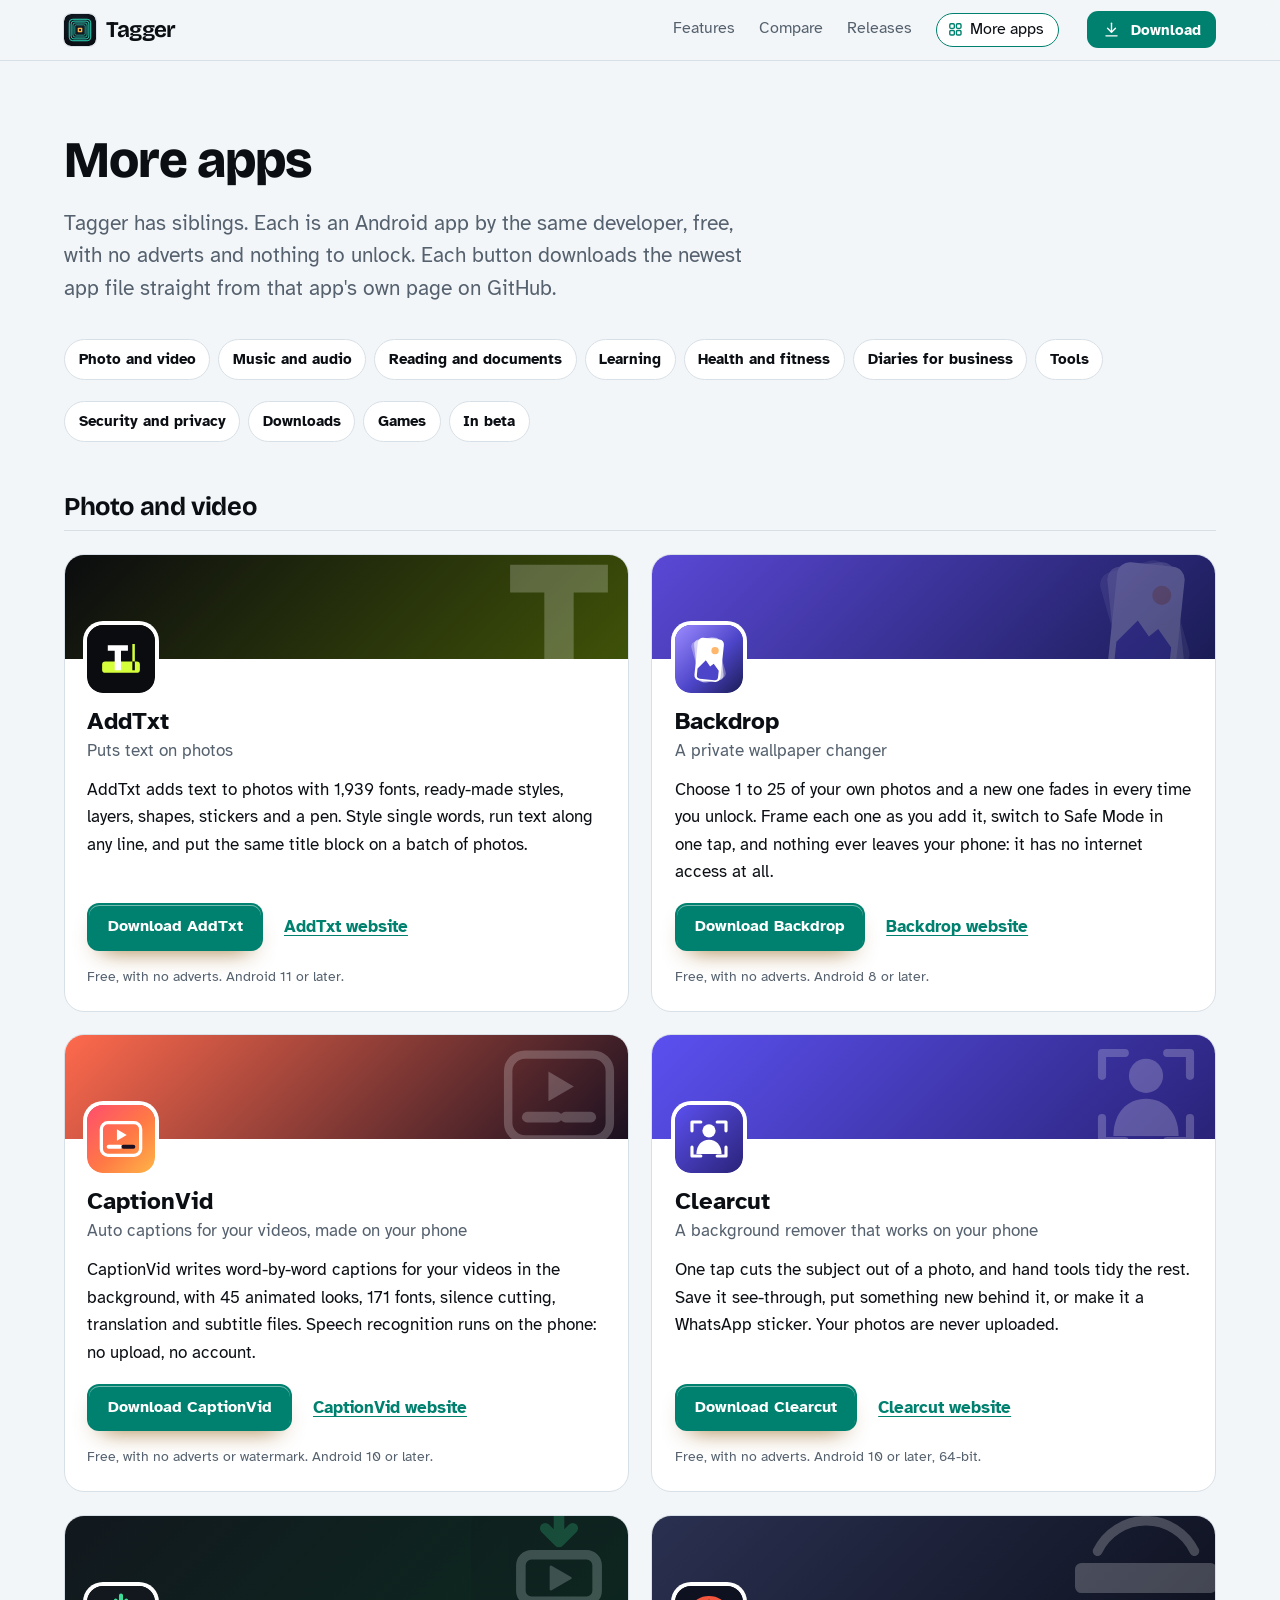
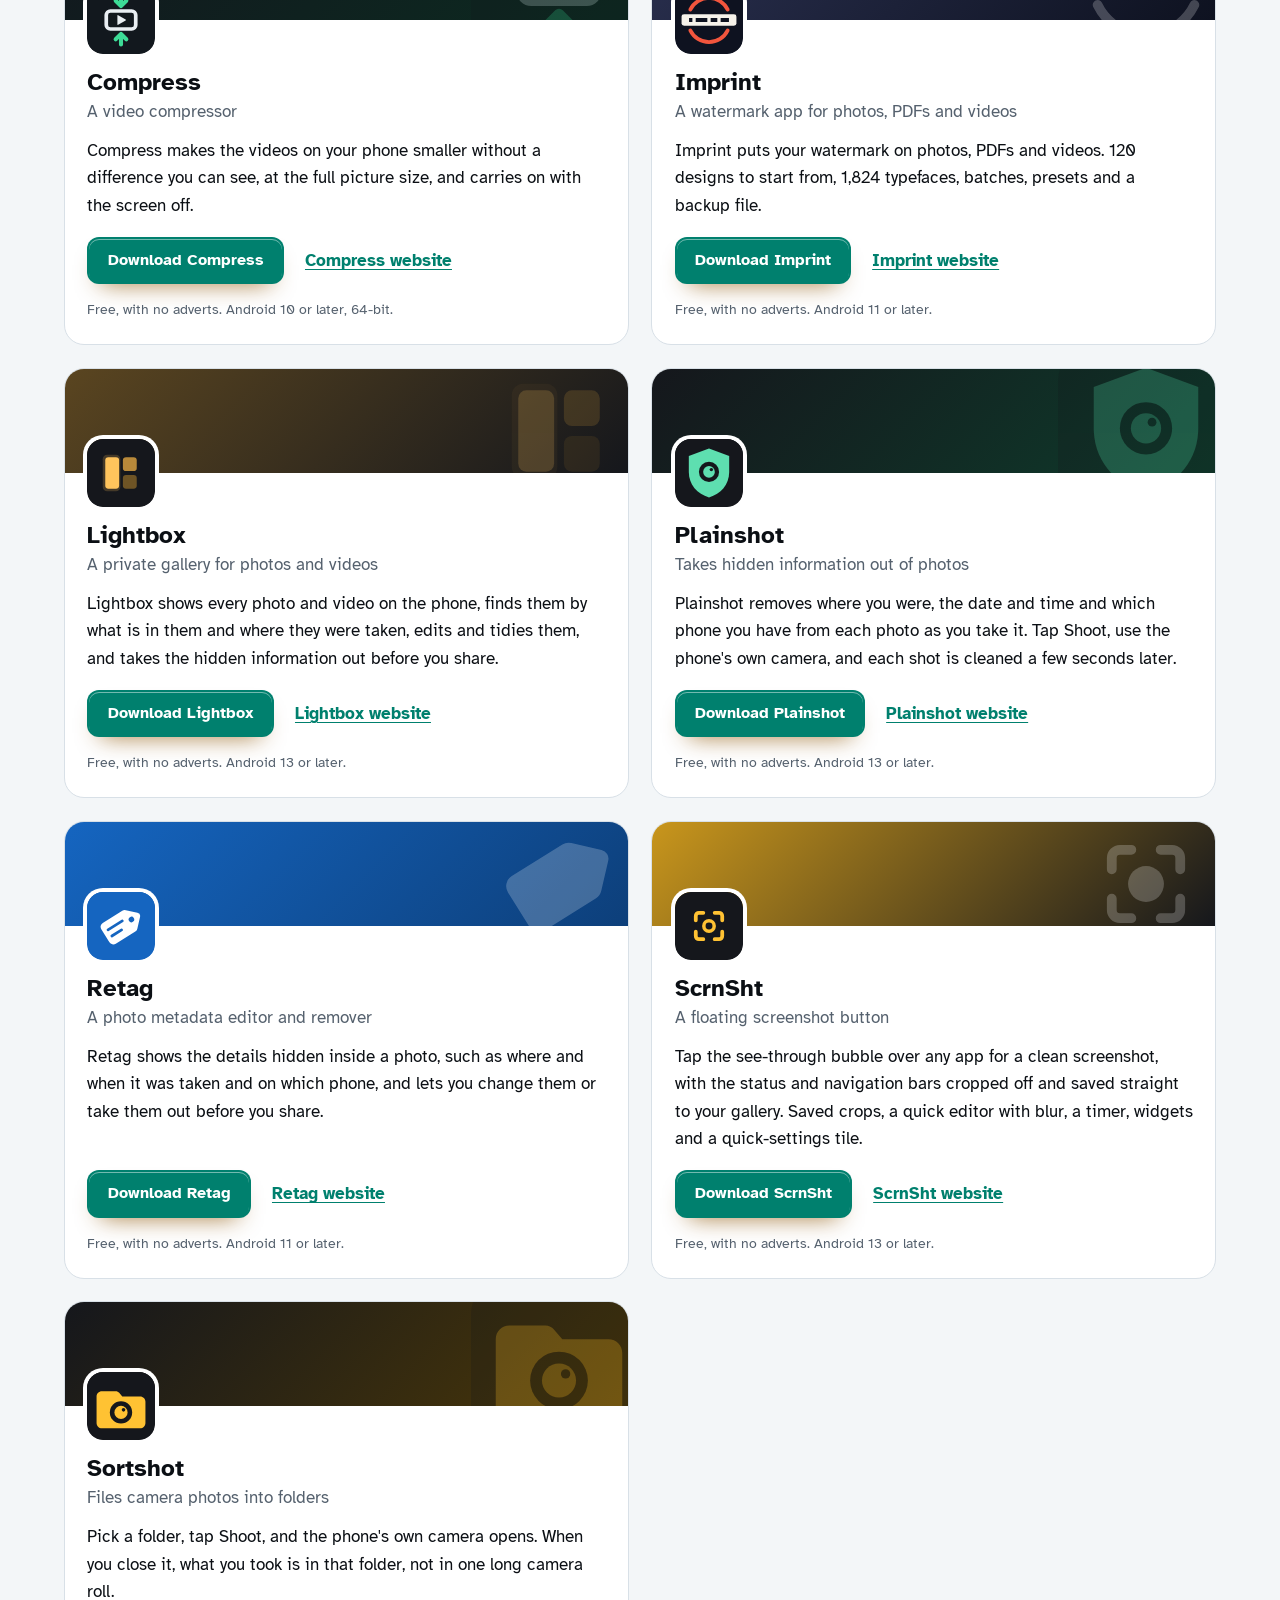
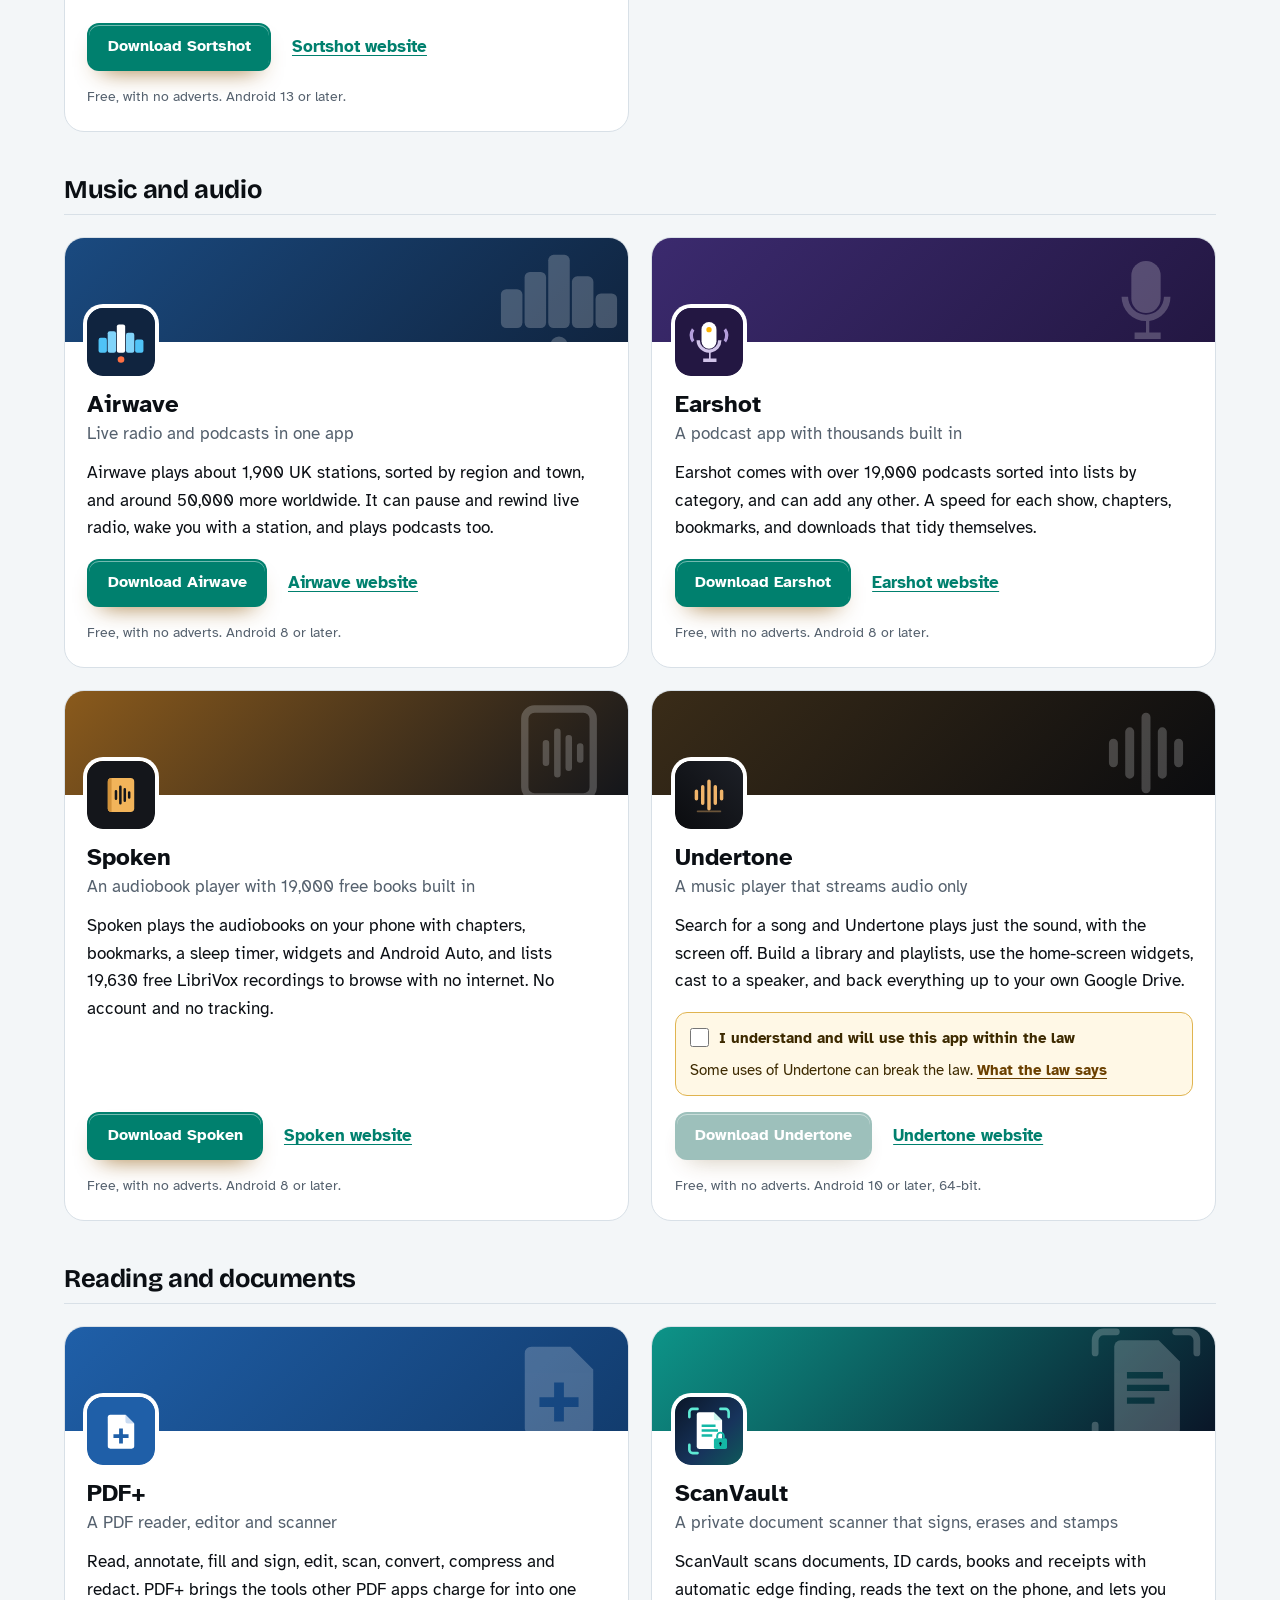
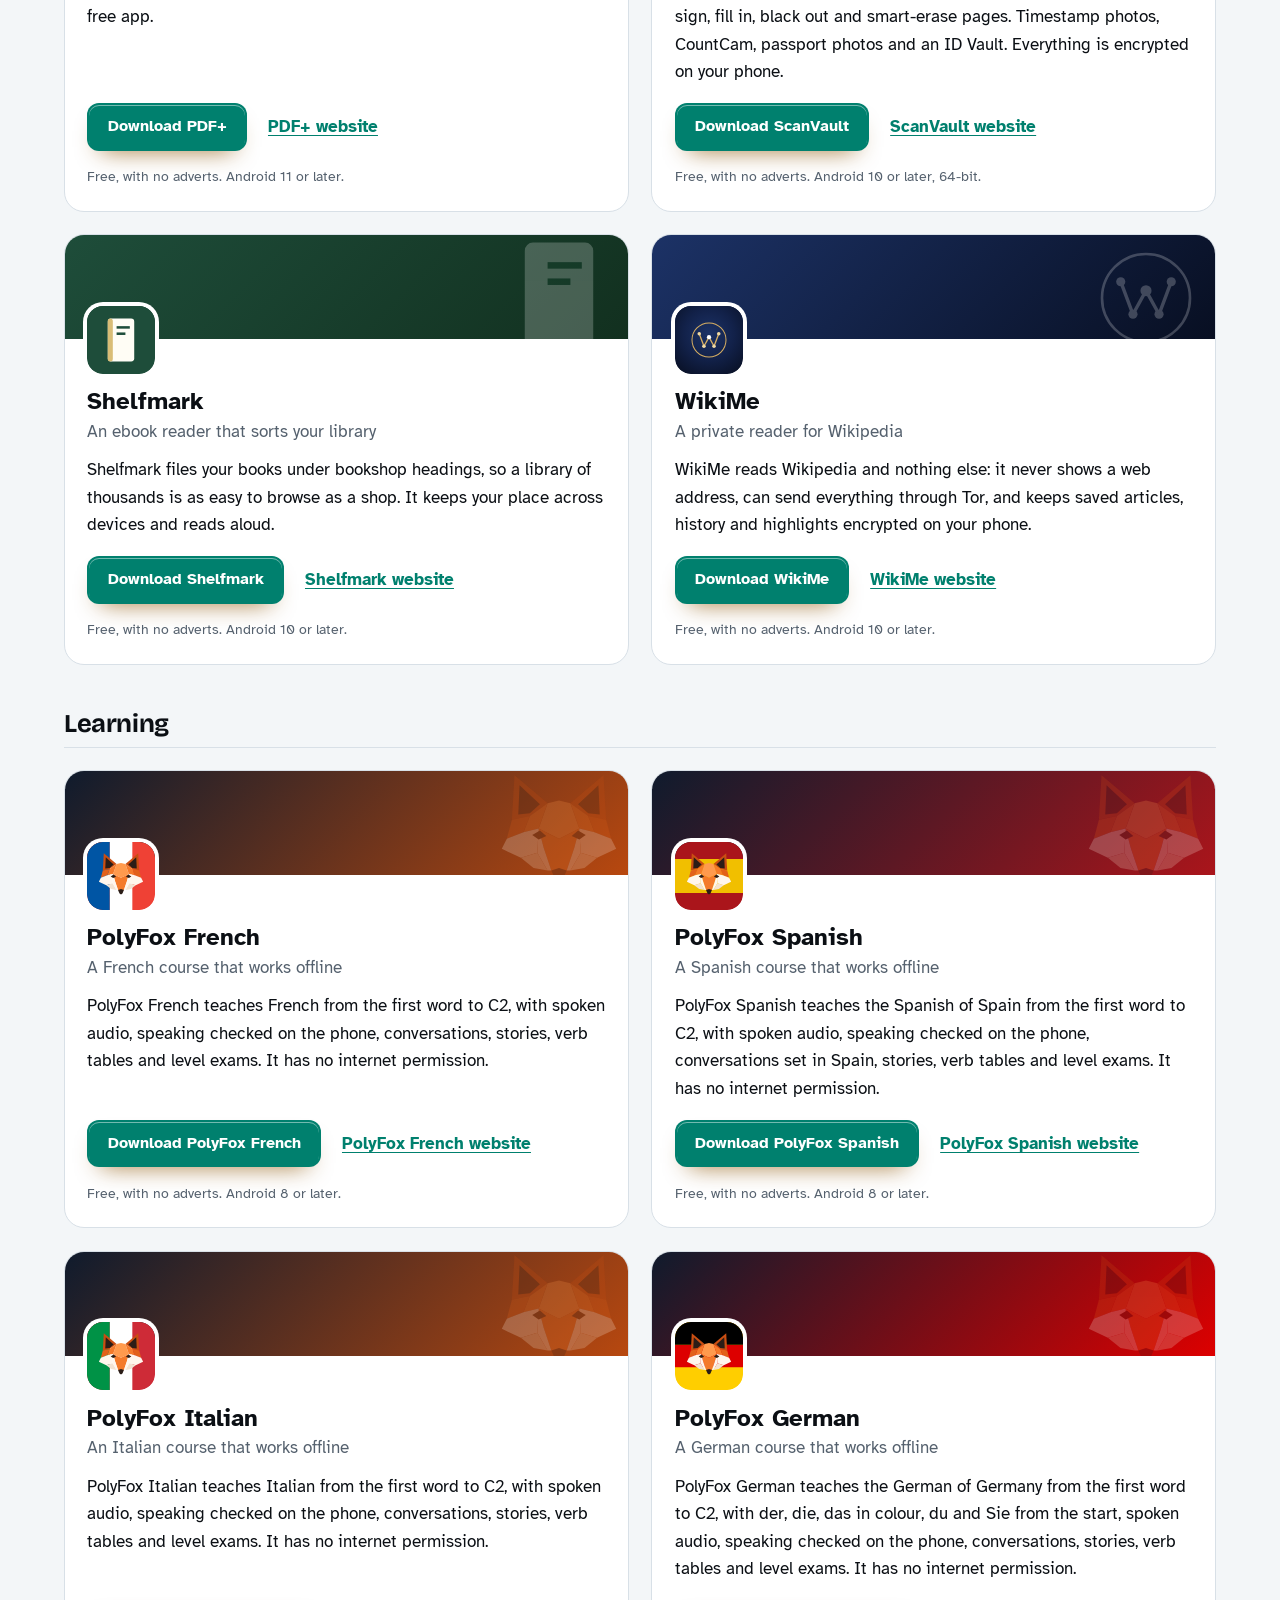
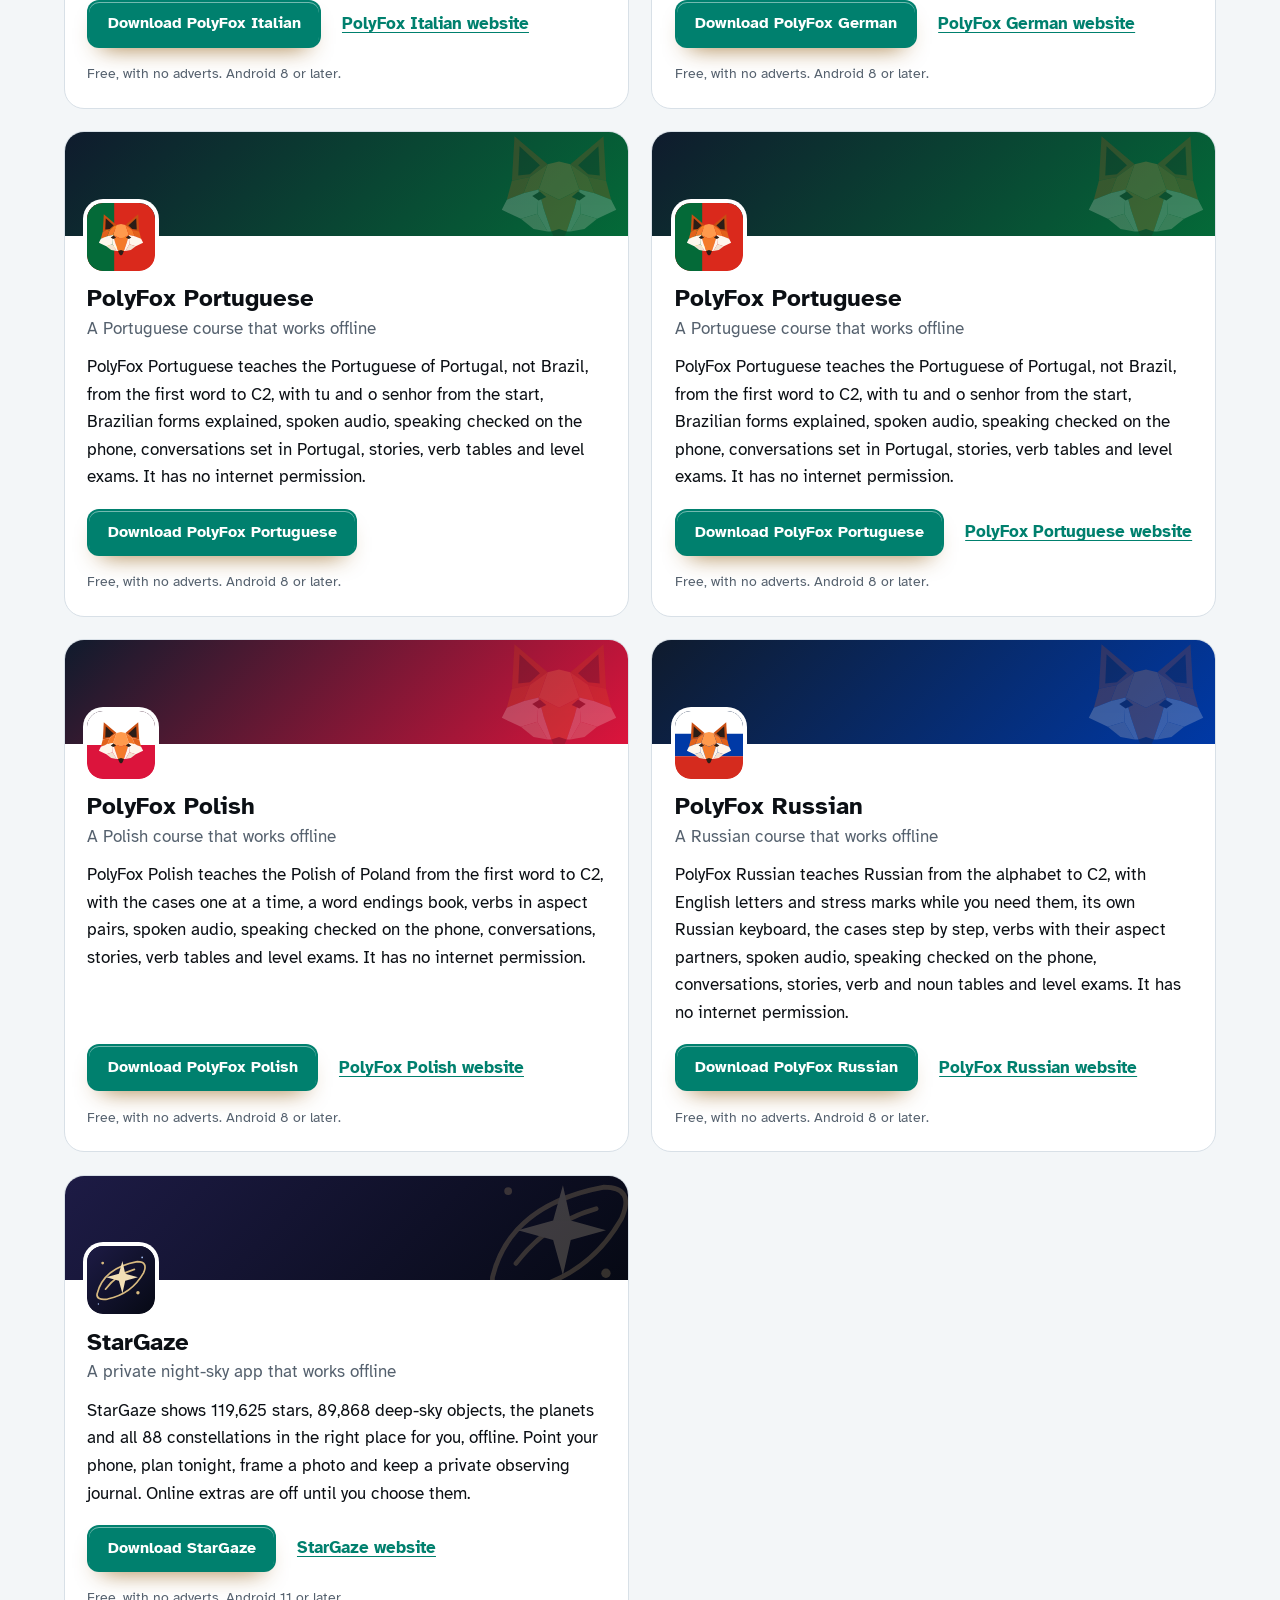
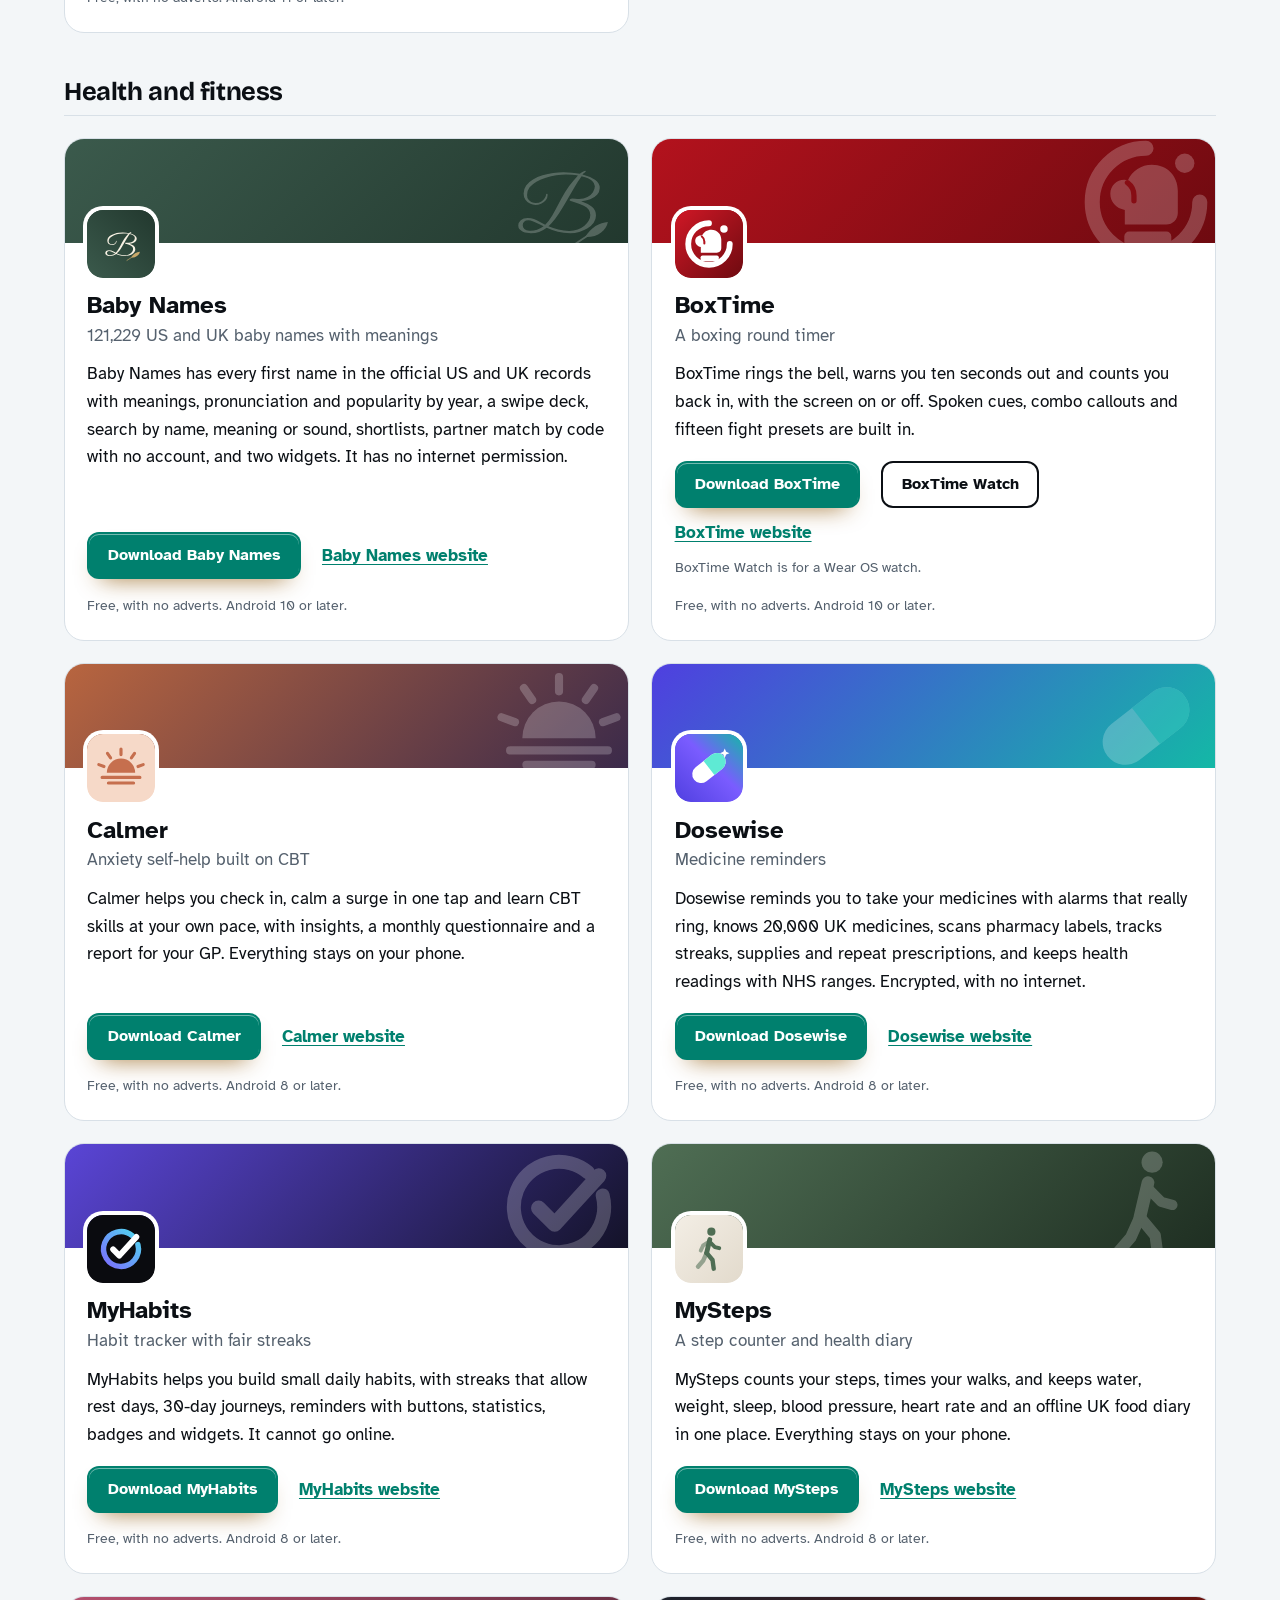
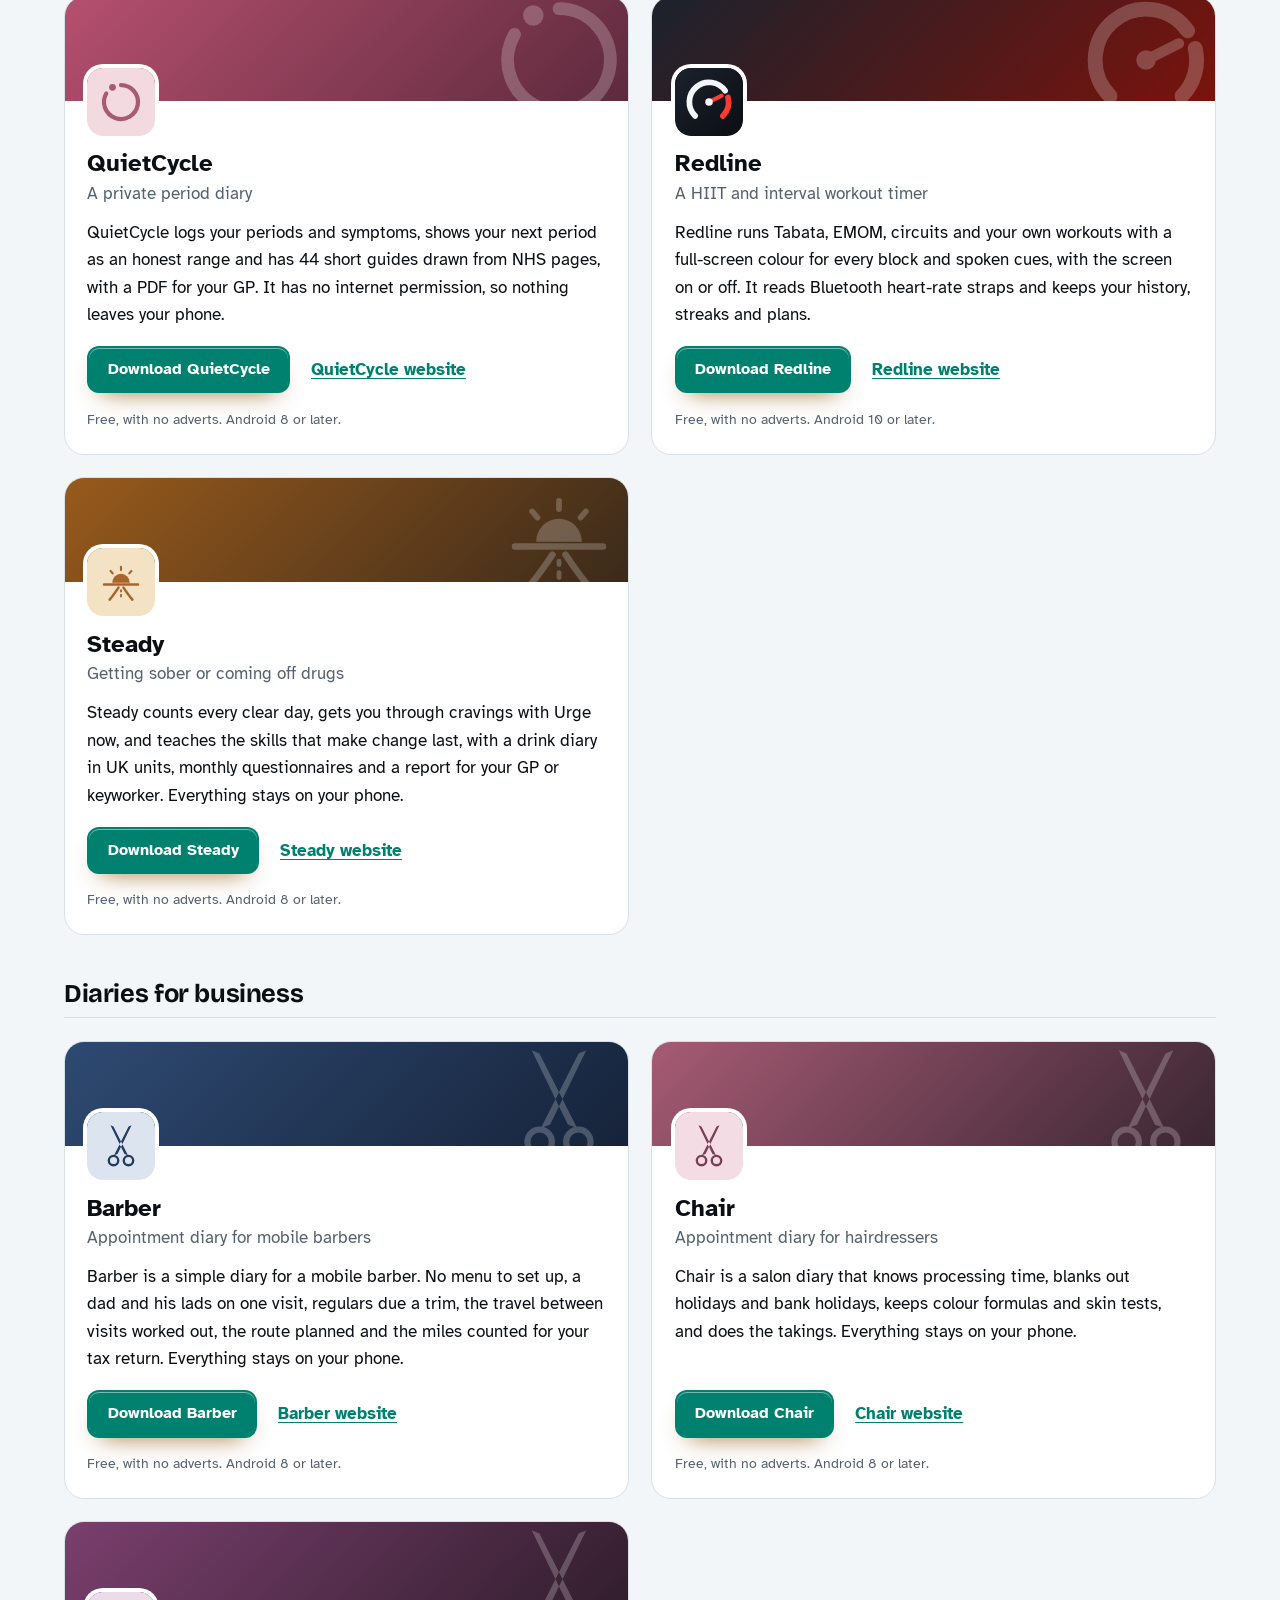
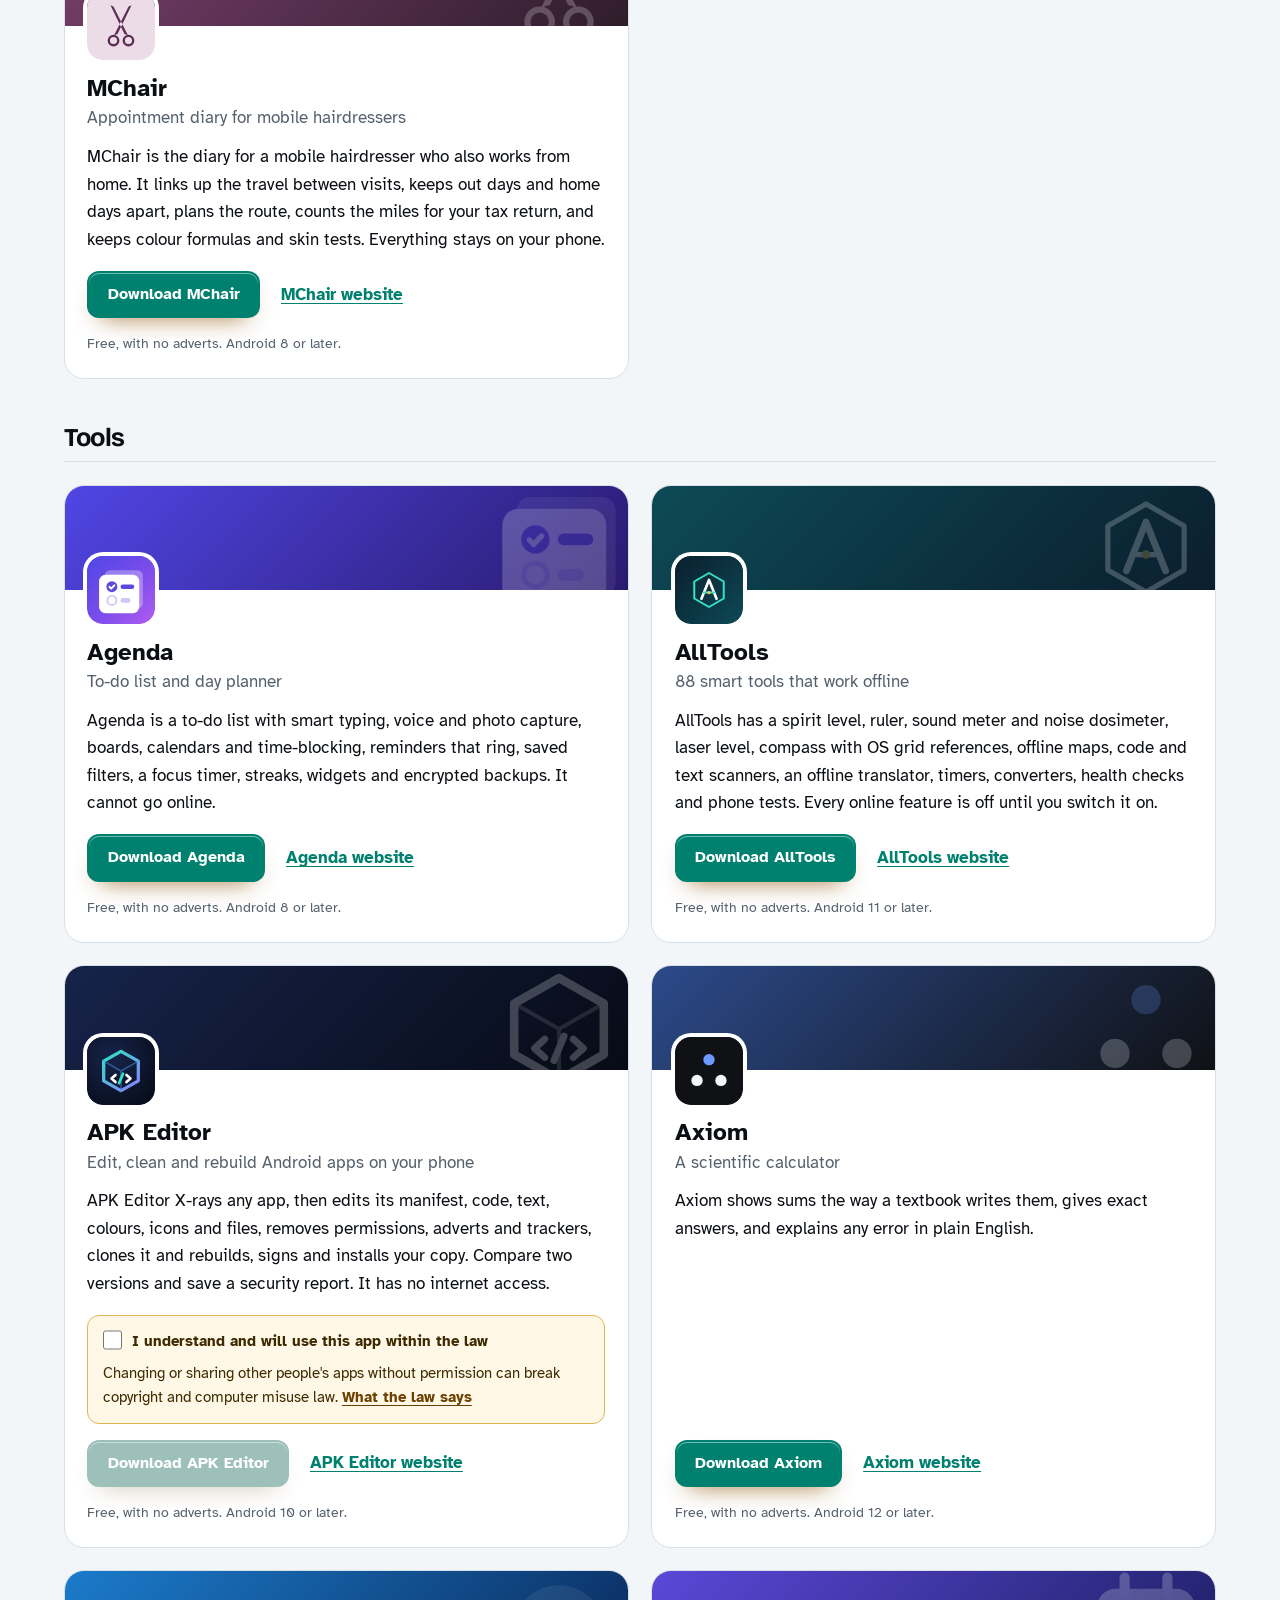
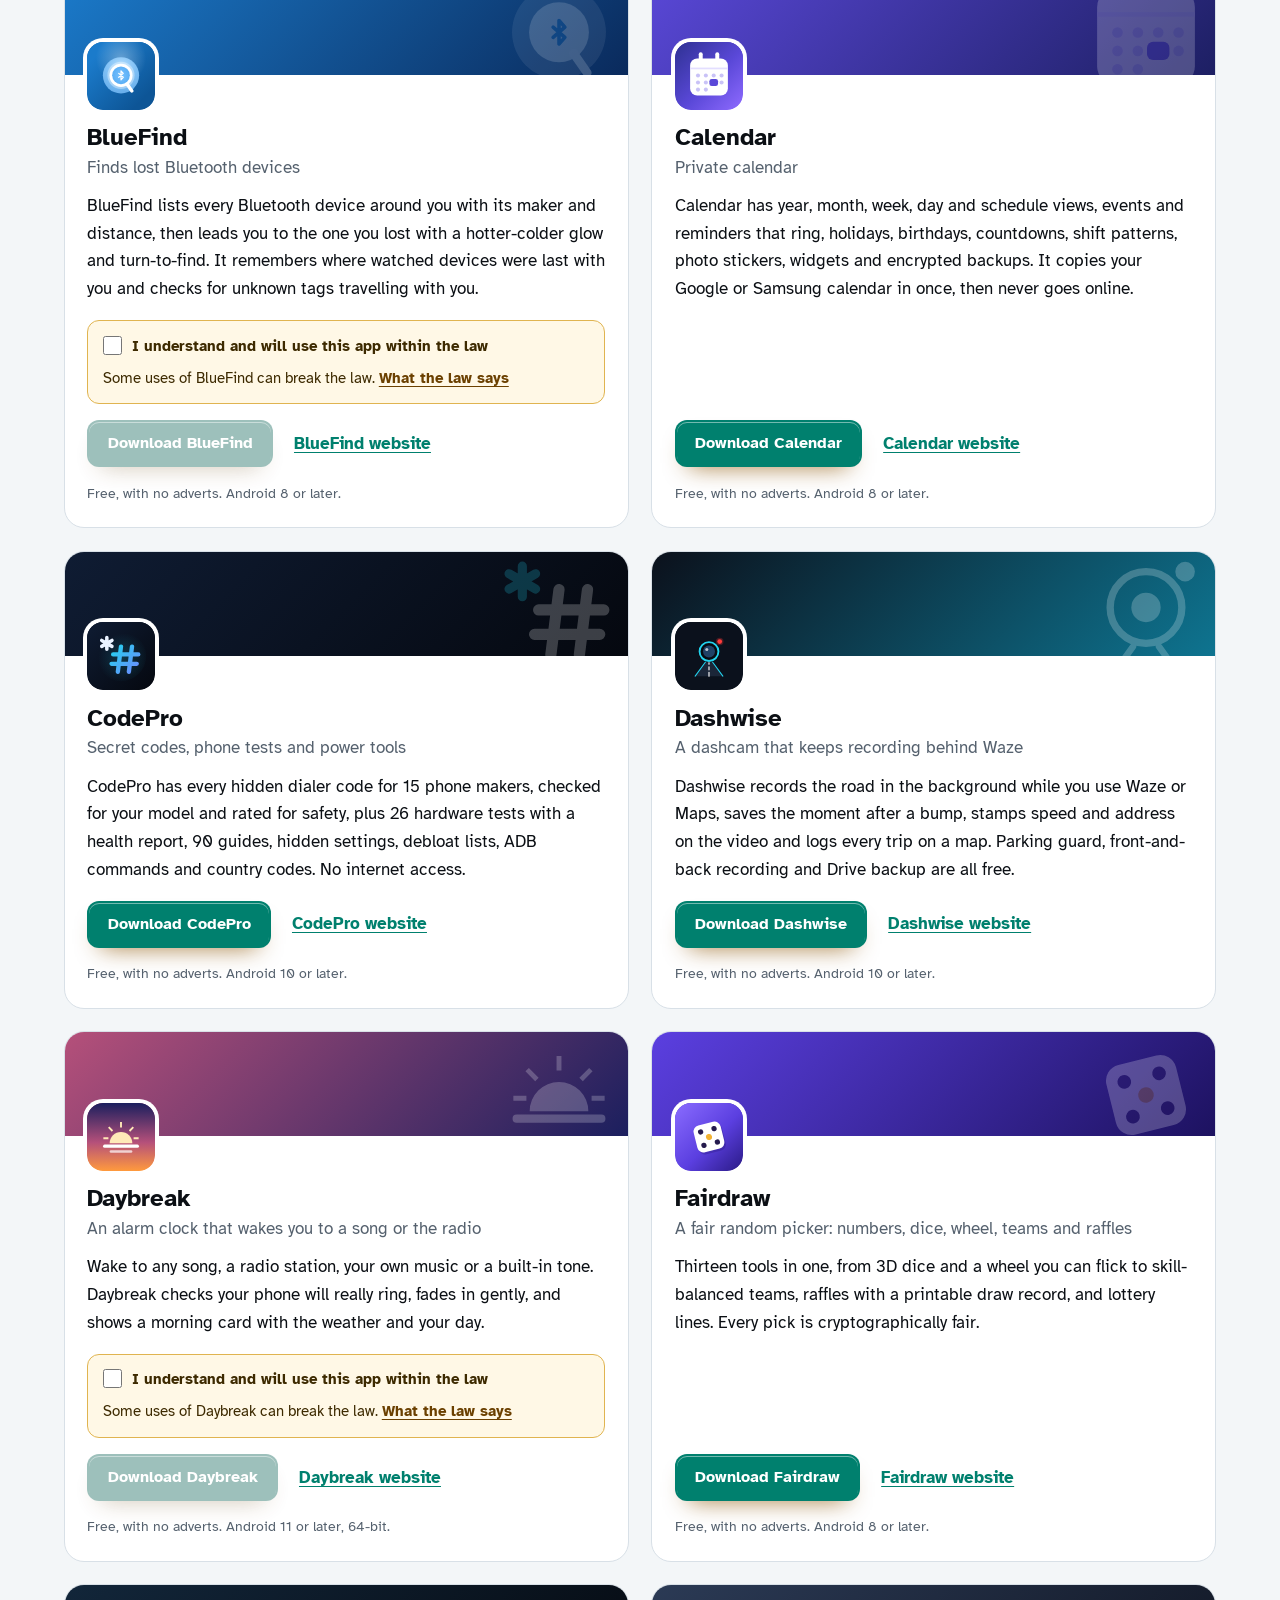
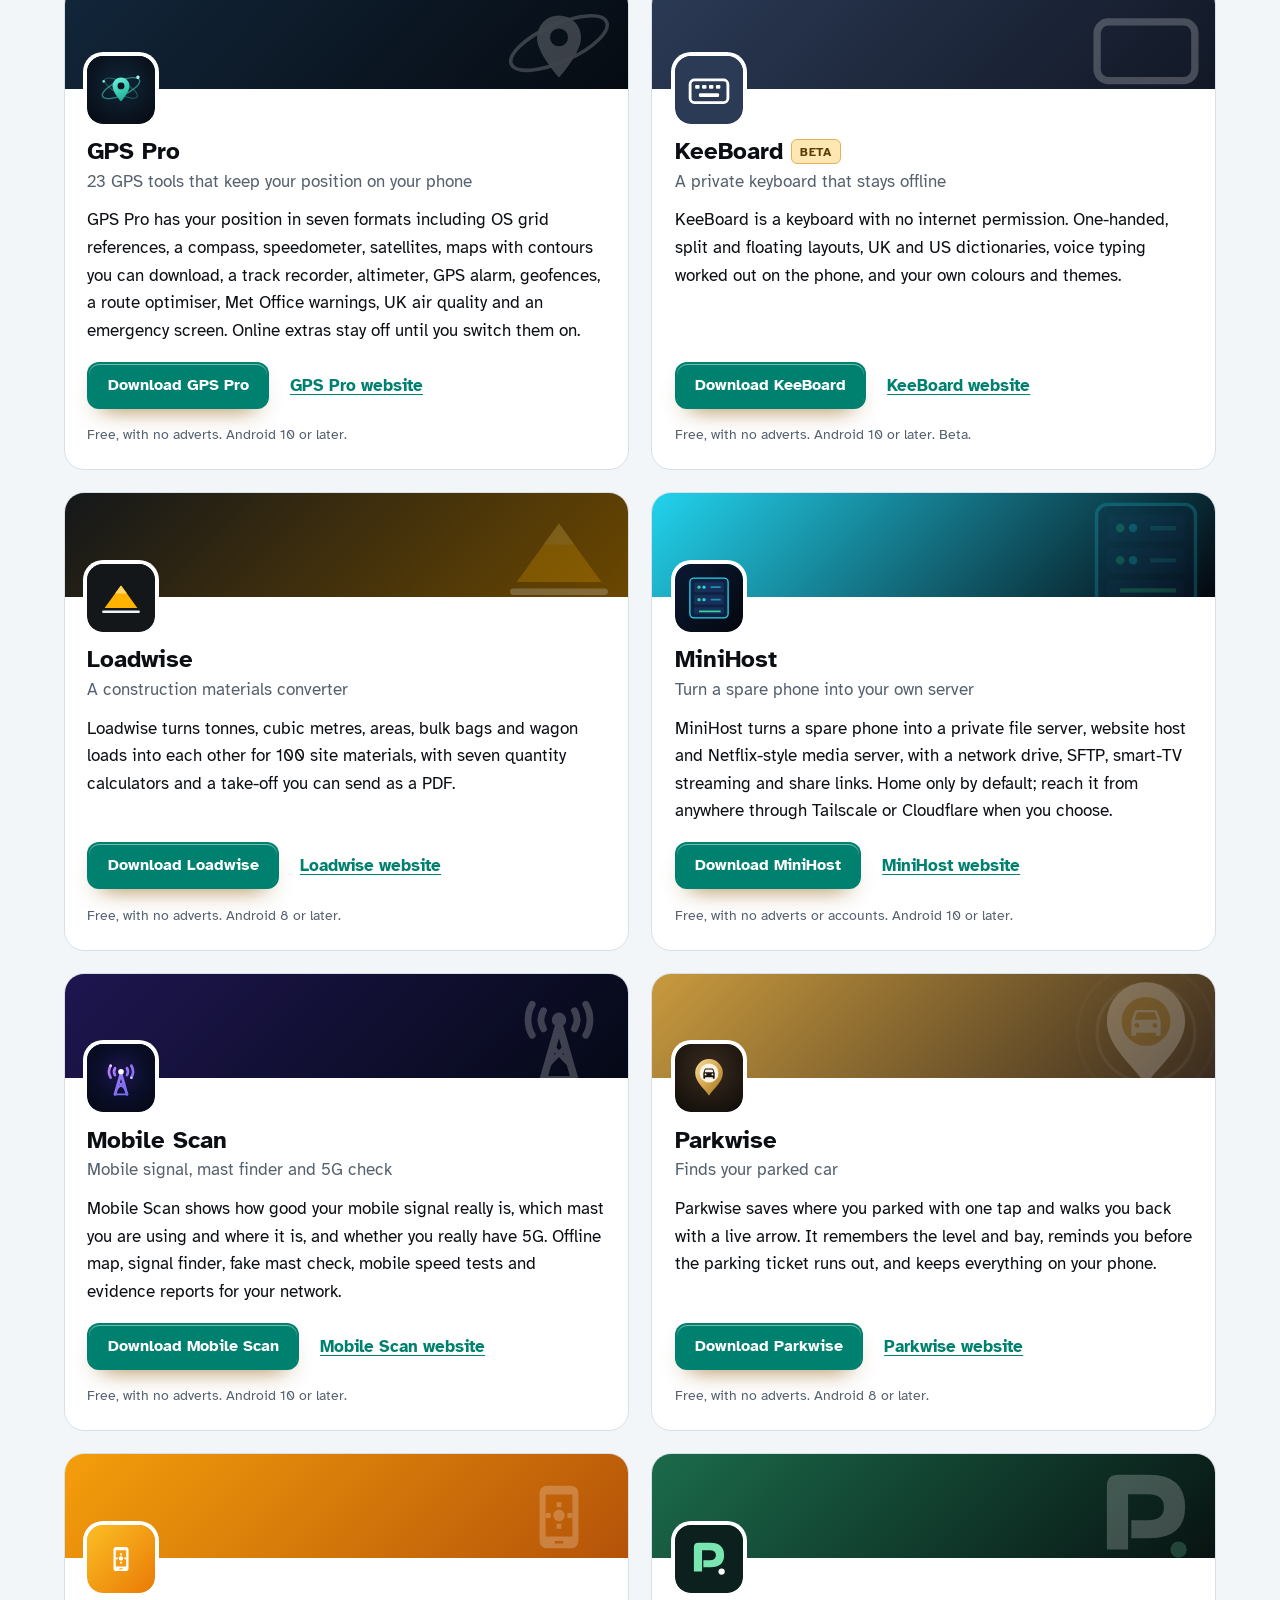
==== commit c5624f53: "More apps: add Baby Names" ====
--- a/more-apps.html
+++ b/more-apps.html
@@ -4,7 +4,7 @@
 <meta charset="utf-8">
 <meta name="viewport" content="width=device-width, initial-scale=1">
 <title>More free Android apps from the maker of Tagger</title>
-<meta name="description" content="All 96 free Android apps from the maker of Tagger, in one list by category, each with its download and a link to its website.">
+<meta name="description" content="All 97 free Android apps from the maker of Tagger, in one list by category, each with its download and a link to its website.">
 <meta name="author" content="Jonathan Jackson">
 <link rel="canonical" href="https://customgpter.github.io/tagger/more-apps.html">
 <meta name="theme-color" content="#f3f6f8" media="(prefers-color-scheme: light)">
@@ -12,7 +12,7 @@
 <meta property="og:type" content="website">
 <meta property="og:site_name" content="Tagger">
 <meta property="og:title" content="More free Android apps from the maker of Tagger">
-<meta property="og:description" content="All 96 free Android apps from the maker of Tagger, in one list by category, each with its download and a link to its website.">
+<meta property="og:description" content="All 97 free Android apps from the maker of Tagger, in one list by category, each with its download and a link to its website.">
 <meta property="og:url" content="https://customgpter.github.io/tagger/more-apps.html">
 <meta property="og:image" content="https://customgpter.github.io/tagger/assets/og.png">
 <meta property="og:image:width" content="1200">
@@ -26,7 +26,7 @@
 <link rel="preload" href="./assets/fonts/atkinson-hyperlegible-latin-400-normal.woff2" as="font" type="font/woff2" crossorigin>
 <link rel="stylesheet" href="./assets/site.css?v=1">
 <link rel="stylesheet" href="./assets/house.css?v=1">
-<script type="application/ld+json">{"@context":"https://schema.org","@type":"ItemList","name":"Apps from the maker of Tagger","url":"https://customgpter.github.io/tagger/more-apps.html","itemListElement":[{"@type":"ListItem","position":1,"name":"AddTxt","url":"https://customgpter.github.io/addtxt/"},{"@type":"ListItem","position":2,"name":"Backdrop","url":"https://customgpter.github.io/backdrop/"},{"@type":"ListItem","position":3,"name":"CaptionVid","url":"https://customgpter.github.io/captionvid/"},{"@type":"ListItem","position":4,"name":"Clearcut","url":"https://customgpter.github.io/clearcut/"},{"@type":"ListItem","position":5,"name":"Compress","url":"https://customgpter.github.io/compress/"},{"@type":"ListItem","position":6,"name":"Imprint","url":"https://customgpter.github.io/imprint/"},{"@type":"ListItem","position":7,"name":"Lightbox","url":"https://customgpter.github.io/lightbox/"},{"@type":"ListItem","position":8,"name":"Plainshot","url":"https://customgpter.github.io/plainshot/"},{"@type":"ListItem","position":9,"name":"Retag","url":"https://customgpter.github.io/retag/"},{"@type":"ListItem","position":10,"name":"ScrnSht","url":"https://customgpter.github.io/scrnsht/"},{"@type":"ListItem","position":11,"name":"Sortshot","url":"https://customgpter.github.io/sortshot/"},{"@type":"ListItem","position":12,"name":"Airwave","url":"https://customgpter.github.io/airwave/"},{"@type":"ListItem","position":13,"name":"Earshot","url":"https://customgpter.github.io/earshot/"},{"@type":"ListItem","position":14,"name":"Spoken","url":"https://customgpter.github.io/spoken/"},{"@type":"ListItem","position":15,"name":"Undertone","url":"https://customgpter.github.io/undertone/"},{"@type":"ListItem","position":16,"name":"PDF+","url":"https://customgpter.github.io/pdfplus/"},{"@type":"ListItem","position":17,"name":"ScanVault","url":"https://customgpter.github.io/scanvault/"},{"@type":"ListItem","position":18,"name":"Shelfmark","url":"https://customgpter.github.io/shelfmark/"},{"@type":"ListItem","position":19,"name":"WikiMe","url":"https://customgpter.github.io/wikime/"},{"@type":"ListItem","position":20,"name":"PolyFox French","url":"https://customgpter.github.io/polyfox/"},{"@type":"ListItem","position":21,"name":"PolyFox German","url":"https://customgpter.github.io/polyfox-german/"},{"@type":"ListItem","position":22,"name":"PolyFox Portuguese","url":"https://customgpter.github.io/polyfox-portuguese/"},{"@type":"ListItem","position":23,"name":"PolyFox Polish","url":"https://customgpter.github.io/polyfox-polish/"},{"@type":"ListItem","position":24,"name":"PolyFox Russian","url":"https://customgpter.github.io/polyfox-russian/"},{"@type":"ListItem","position":25,"name":"StarGaze","url":"https://customgpter.github.io/stargaze/"},{"@type":"ListItem","position":26,"name":"BoxTime","url":"https://customgpter.github.io/boxtime/"},{"@type":"ListItem","position":27,"name":"Calmer","url":"https://customgpter.github.io/calmer/"},{"@type":"ListItem","position":28,"name":"Dosewise","url":"https://customgpter.github.io/dosewise/"},{"@type":"ListItem","position":29,"name":"MyHabits","url":"https://customgpter.github.io/myhabits/"},{"@type":"ListItem","position":30,"name":"MySteps","url":"https://customgpter.github.io/mysteps/"},{"@type":"ListItem","position":31,"name":"QuietCycle","url":"https://customgpter.github.io/quietcycle/"},{"@type":"ListItem","position":32,"name":"Redline","url":"https://customgpter.github.io/redline/"},{"@type":"ListItem","position":33,"name":"Steady","url":"https://customgpter.github.io/steady/"},{"@type":"ListItem","position":34,"name":"Barber","url":"https://customgpter.github.io/barber/"},{"@type":"ListItem","position":35,"name":"Chair","url":"https://customgpter.github.io/chair/"},{"@type":"ListItem","position":36,"name":"MChair","url":"https://customgpter.github.io/mchair/"},{"@type":"ListItem","position":37,"name":"Agenda","url":"https://customgpter.github.io/agenda/"},{"@type":"ListItem","position":38,"name":"AllTools","url":"https://customgpter.github.io/alltools/"},{"@type":"ListItem","position":39,"name":"APK Editor","url":"https://customgpter.github.io/apkeditor/"},{"@type":"ListItem","position":40,"name":"Axiom","url":"https://customgpter.github.io/axiom/"},{"@type":"ListItem","position":41,"name":"BlueFind","url":"https://customgpter.github.io/bluefind/"},{"@type":"ListItem","position":42,"name":"Calendar","url":"https://customgpter.github.io/calendar/"},{"@type":"ListItem","position":43,"name":"CodePro","url":"https://customgpter.github.io/codepro/"},{"@type":"ListItem","position":44,"name":"Dashwise","url":"https://customgpter.github.io/dashwise/"},{"@type":"ListItem","position":45,"name":"Daybreak","url":"https://customgpter.github.io/daybreak/"},{"@type":"ListItem","position":46,"name":"Fairdraw","url":"https://customgpter.github.io/fairdraw/"},{"@type":"ListItem","position":47,"name":"GPS Pro","url":"https://customgpter.github.io/gpspro/"},{"@type":"ListItem","position":48,"name":"KeeBoard","url":"https://customgpter.github.io/keeboard/"},{"@type":"ListItem","position":49,"name":"Loadwise","url":"https://customgpter.github.io/loadwise/"},{"@type":"ListItem","position":50,"name":"MiniHost","url":"https://customgpter.github.io/minihost/"},{"@type":"ListItem","position":51,"name":"Mobile Scan","url":"https://customgpter.github.io/mobilescan/"},{"@type":"ListItem","position":52,"name":"Parkwise","url":"https://customgpter.github.io/parkwise/"},{"@type":"ListItem","position":53,"name":"Pocketmind","url":"https://customgpter.github.io/pocketmind/"},{"@type":"ListItem","position":54,"name":"Refine","url":"https://customgpter.github.io/refine/"},{"@type":"ListItem","position":55,"name":"Shiftwise","url":"https://customgpter.github.io/shiftwise/"},{"@type":"ListItem","position":56,"name":"SimpleCalc","url":"https://customgpter.github.io/simplecalc/"},{"@type":"ListItem","position":57,"name":"Skyline","url":"https://customgpter.github.io/skyline/"},{"@type":"ListItem","position":58,"name":"Slipway","url":"https://customgpter.github.io/slipway/"},{"@type":"ListItem","position":59,"name":"Tagger","url":"https://customgpter.github.io/tagger/"},{"@type":"ListItem","position":60,"name":"TotalClean","url":"https://customgpter.github.io/totalclean/"},{"@type":"ListItem","position":61,"name":"TVLink","url":"https://customgpter.github.io/tvlink/"},{"@type":"ListItem","position":62,"name":"Unbox","url":"https://customgpter.github.io/unbox/"},{"@type":"ListItem","position":63,"name":"WhatsKeep","url":"https://customgpter.github.io/whatskeep/"},{"@type":"ListItem","position":64,"name":"WiFi Scan","url":"https://customgpter.github.io/wifiscan/"},{"@type":"ListItem","position":65,"name":"Auditly","url":"https://customgpter.github.io/auditly/"},{"@type":"ListItem","position":66,"name":"Backchannel","url":"https://customgpter.github.io/backchannel/"},{"@type":"ListItem","position":67,"name":"ENotes","url":"https://customgpter.github.io/enotes/"},{"@type":"ListItem","position":68,"name":"FindMe","url":"https://customgpter.github.io/findme/"},{"@type":"ListItem","position":69,"name":"iLock","url":"https://customgpter.github.io/ilock/"},{"@type":"ListItem","position":70,"name":"ImSafe","url":"https://customgpter.github.io/imsafe/"},{"@type":"ListItem","position":71,"name":"IShred","url":"https://customgpter.github.io/ishred/"},{"@type":"ListItem","position":72,"name":"LockBox","url":"https://customgpter.github.io/lockbox/"},{"@type":"ListItem","position":73,"name":"PassVault","url":"https://customgpter.github.io/passvault/"},{"@type":"ListItem","position":74,"name":"SpyFind","url":"https://customgpter.github.io/spyfind/"},{"@type":"ListItem","position":75,"name":"TextWipe","url":"https://customgpter.github.io/textwipe/"},{"@type":"ListItem","position":76,"name":"Tracewire","url":"https://customgpter.github.io/tracewire/"},{"@type":"ListItem","position":77,"name":"Vigil","url":"https://customgpter.github.io/vigil/"},{"@type":"ListItem","position":78,"name":"Grab","url":"https://customgpter.github.io/grab/"},{"@type":"ListItem","position":79,"name":"Swarm","url":"https://customgpter.github.io/swarm/"},{"@type":"ListItem","position":80,"name":"Plane Games","url":"https://customgpter.github.io/plane-games/"},{"@type":"ListItem","position":81,"name":"Ninefold","url":"https://customgpter.github.io/ninefold/"},{"@type":"ListItem","position":82,"name":"Cubewise","url":"https://customgpter.github.io/cubewise/"},{"@type":"ListItem","position":83,"name":"Tilewise","url":"https://customgpter.github.io/tilewise/"},{"@type":"ListItem","position":84,"name":"Letterwise","url":"https://customgpter.github.io/letterwise/"},{"@type":"ListItem","position":85,"name":"Kingside","url":"https://customgpter.github.io/kingside/"},{"@type":"ListItem","position":86,"name":"Deckhand","url":"https://customgpter.github.io/deckhand/"},{"@type":"ListItem","position":87,"name":"SNESForge","url":"https://customgpter.github.io/snesforge/"},{"@type":"ListItem","position":88,"name":"Fame Boy","url":"https://customgpter.github.io/fameboy/"},{"@type":"ListItem","position":89,"name":"PSPPro","url":"https://customgpter.github.io/psppro/"},{"@type":"ListItem","position":90,"name":"MegaGen","url":"https://customgpter.github.io/megagen/"},{"@type":"ListItem","position":91,"name":"QVR","url":"https://customgpter.github.io/qvr/"},{"@type":"ListItem","position":92,"name":"QVR Watch","url":"https://customgpter.github.io/qvr-watch/"},{"@type":"ListItem","position":93,"name":"QVRLite","url":"https://customgpter.github.io/qvrlite/"},{"@type":"ListItem","position":94,"name":"Onionz","url":"https://customgpter.github.io/onionz/"},{"@type":"ListItem","position":95,"name":"OnionzWeb","url":"https://customgpter.github.io/onionzweb/"}]}</script>
+<script type="application/ld+json">{"@context":"https://schema.org","@type":"ItemList","name":"Apps from the maker of Tagger","url":"https://customgpter.github.io/tagger/more-apps.html","itemListElement":[{"@type":"ListItem","position":1,"name":"AddTxt","url":"https://customgpter.github.io/addtxt/"},{"@type":"ListItem","position":2,"name":"Backdrop","url":"https://customgpter.github.io/backdrop/"},{"@type":"ListItem","position":3,"name":"CaptionVid","url":"https://customgpter.github.io/captionvid/"},{"@type":"ListItem","position":4,"name":"Clearcut","url":"https://customgpter.github.io/clearcut/"},{"@type":"ListItem","position":5,"name":"Compress","url":"https://customgpter.github.io/compress/"},{"@type":"ListItem","position":6,"name":"Imprint","url":"https://customgpter.github.io/imprint/"},{"@type":"ListItem","position":7,"name":"Lightbox","url":"https://customgpter.github.io/lightbox/"},{"@type":"ListItem","position":8,"name":"Plainshot","url":"https://customgpter.github.io/plainshot/"},{"@type":"ListItem","position":9,"name":"Retag","url":"https://customgpter.github.io/retag/"},{"@type":"ListItem","position":10,"name":"ScrnSht","url":"https://customgpter.github.io/scrnsht/"},{"@type":"ListItem","position":11,"name":"Sortshot","url":"https://customgpter.github.io/sortshot/"},{"@type":"ListItem","position":12,"name":"Airwave","url":"https://customgpter.github.io/airwave/"},{"@type":"ListItem","position":13,"name":"Earshot","url":"https://customgpter.github.io/earshot/"},{"@type":"ListItem","position":14,"name":"Spoken","url":"https://customgpter.github.io/spoken/"},{"@type":"ListItem","position":15,"name":"Undertone","url":"https://customgpter.github.io/undertone/"},{"@type":"ListItem","position":16,"name":"PDF+","url":"https://customgpter.github.io/pdfplus/"},{"@type":"ListItem","position":17,"name":"ScanVault","url":"https://customgpter.github.io/scanvault/"},{"@type":"ListItem","position":18,"name":"Shelfmark","url":"https://customgpter.github.io/shelfmark/"},{"@type":"ListItem","position":19,"name":"WikiMe","url":"https://customgpter.github.io/wikime/"},{"@type":"ListItem","position":20,"name":"PolyFox French","url":"https://customgpter.github.io/polyfox/"},{"@type":"ListItem","position":21,"name":"PolyFox German","url":"https://customgpter.github.io/polyfox-german/"},{"@type":"ListItem","position":22,"name":"PolyFox Portuguese","url":"https://customgpter.github.io/polyfox-portuguese/"},{"@type":"ListItem","position":23,"name":"PolyFox Polish","url":"https://customgpter.github.io/polyfox-polish/"},{"@type":"ListItem","position":24,"name":"PolyFox Russian","url":"https://customgpter.github.io/polyfox-russian/"},{"@type":"ListItem","position":25,"name":"StarGaze","url":"https://customgpter.github.io/stargaze/"},{"@type":"ListItem","position":26,"name":"Baby Names","url":"https://customgpter.github.io/babynames/"},{"@type":"ListItem","position":27,"name":"BoxTime","url":"https://customgpter.github.io/boxtime/"},{"@type":"ListItem","position":28,"name":"Calmer","url":"https://customgpter.github.io/calmer/"},{"@type":"ListItem","position":29,"name":"Dosewise","url":"https://customgpter.github.io/dosewise/"},{"@type":"ListItem","position":30,"name":"MyHabits","url":"https://customgpter.github.io/myhabits/"},{"@type":"ListItem","position":31,"name":"MySteps","url":"https://customgpter.github.io/mysteps/"},{"@type":"ListItem","position":32,"name":"QuietCycle","url":"https://customgpter.github.io/quietcycle/"},{"@type":"ListItem","position":33,"name":"Redline","url":"https://customgpter.github.io/redline/"},{"@type":"ListItem","position":34,"name":"Steady","url":"https://customgpter.github.io/steady/"},{"@type":"ListItem","position":35,"name":"Barber","url":"https://customgpter.github.io/barber/"},{"@type":"ListItem","position":36,"name":"Chair","url":"https://customgpter.github.io/chair/"},{"@type":"ListItem","position":37,"name":"MChair","url":"https://customgpter.github.io/mchair/"},{"@type":"ListItem","position":38,"name":"Agenda","url":"https://customgpter.github.io/agenda/"},{"@type":"ListItem","position":39,"name":"AllTools","url":"https://customgpter.github.io/alltools/"},{"@type":"ListItem","position":40,"name":"APK Editor","url":"https://customgpter.github.io/apkeditor/"},{"@type":"ListItem","position":41,"name":"Axiom","url":"https://customgpter.github.io/axiom/"},{"@type":"ListItem","position":42,"name":"BlueFind","url":"https://customgpter.github.io/bluefind/"},{"@type":"ListItem","position":43,"name":"Calendar","url":"https://customgpter.github.io/calendar/"},{"@type":"ListItem","position":44,"name":"CodePro","url":"https://customgpter.github.io/codepro/"},{"@type":"ListItem","position":45,"name":"Dashwise","url":"https://customgpter.github.io/dashwise/"},{"@type":"ListItem","position":46,"name":"Daybreak","url":"https://customgpter.github.io/daybreak/"},{"@type":"ListItem","position":47,"name":"Fairdraw","url":"https://customgpter.github.io/fairdraw/"},{"@type":"ListItem","position":48,"name":"GPS Pro","url":"https://customgpter.github.io/gpspro/"},{"@type":"ListItem","position":49,"name":"KeeBoard","url":"https://customgpter.github.io/keeboard/"},{"@type":"ListItem","position":50,"name":"Loadwise","url":"https://customgpter.github.io/loadwise/"},{"@type":"ListItem","position":51,"name":"MiniHost","url":"https://customgpter.github.io/minihost/"},{"@type":"ListItem","position":52,"name":"Mobile Scan","url":"https://customgpter.github.io/mobilescan/"},{"@type":"ListItem","position":53,"name":"Parkwise","url":"https://customgpter.github.io/parkwise/"},{"@type":"ListItem","position":54,"name":"Pocketmind","url":"https://customgpter.github.io/pocketmind/"},{"@type":"ListItem","position":55,"name":"Refine","url":"https://customgpter.github.io/refine/"},{"@type":"ListItem","position":56,"name":"Shiftwise","url":"https://customgpter.github.io/shiftwise/"},{"@type":"ListItem","position":57,"name":"SimpleCalc","url":"https://customgpter.github.io/simplecalc/"},{"@type":"ListItem","position":58,"name":"Skyline","url":"https://customgpter.github.io/skyline/"},{"@type":"ListItem","position":59,"name":"Slipway","url":"https://customgpter.github.io/slipway/"},{"@type":"ListItem","position":60,"name":"Tagger","url":"https://customgpter.github.io/tagger/"},{"@type":"ListItem","position":61,"name":"TotalClean","url":"https://customgpter.github.io/totalclean/"},{"@type":"ListItem","position":62,"name":"TVLink","url":"https://customgpter.github.io/tvlink/"},{"@type":"ListItem","position":63,"name":"Unbox","url":"https://customgpter.github.io/unbox/"},{"@type":"ListItem","position":64,"name":"WhatsKeep","url":"https://customgpter.github.io/whatskeep/"},{"@type":"ListItem","position":65,"name":"WiFi Scan","url":"https://customgpter.github.io/wifiscan/"},{"@type":"ListItem","position":66,"name":"Auditly","url":"https://customgpter.github.io/auditly/"},{"@type":"ListItem","position":67,"name":"Backchannel","url":"https://customgpter.github.io/backchannel/"},{"@type":"ListItem","position":68,"name":"ENotes","url":"https://customgpter.github.io/enotes/"},{"@type":"ListItem","position":69,"name":"FindMe","url":"https://customgpter.github.io/findme/"},{"@type":"ListItem","position":70,"name":"iLock","url":"https://customgpter.github.io/ilock/"},{"@type":"ListItem","position":71,"name":"ImSafe","url":"https://customgpter.github.io/imsafe/"},{"@type":"ListItem","position":72,"name":"IShred","url":"https://customgpter.github.io/ishred/"},{"@type":"ListItem","position":73,"name":"LockBox","url":"https://customgpter.github.io/lockbox/"},{"@type":"ListItem","position":74,"name":"PassVault","url":"https://customgpter.github.io/passvault/"},{"@type":"ListItem","position":75,"name":"SpyFind","url":"https://customgpter.github.io/spyfind/"},{"@type":"ListItem","position":76,"name":"TextWipe","url":"https://customgpter.github.io/textwipe/"},{"@type":"ListItem","position":77,"name":"Tracewire","url":"https://customgpter.github.io/tracewire/"},{"@type":"ListItem","position":78,"name":"Vigil","url":"https://customgpter.github.io/vigil/"},{"@type":"ListItem","position":79,"name":"Grab","url":"https://customgpter.github.io/grab/"},{"@type":"ListItem","position":80,"name":"Swarm","url":"https://customgpter.github.io/swarm/"},{"@type":"ListItem","position":81,"name":"Plane Games","url":"https://customgpter.github.io/plane-games/"},{"@type":"ListItem","position":82,"name":"Ninefold","url":"https://customgpter.github.io/ninefold/"},{"@type":"ListItem","position":83,"name":"Cubewise","url":"https://customgpter.github.io/cubewise/"},{"@type":"ListItem","position":84,"name":"Tilewise","url":"https://customgpter.github.io/tilewise/"},{"@type":"ListItem","position":85,"name":"Letterwise","url":"https://customgpter.github.io/letterwise/"},{"@type":"ListItem","position":86,"name":"Kingside","url":"https://customgpter.github.io/kingside/"},{"@type":"ListItem","position":87,"name":"Deckhand","url":"https://customgpter.github.io/deckhand/"},{"@type":"ListItem","position":88,"name":"SNESForge","url":"https://customgpter.github.io/snesforge/"},{"@type":"ListItem","position":89,"name":"Fame Boy","url":"https://customgpter.github.io/fameboy/"},{"@type":"ListItem","position":90,"name":"PSPPro","url":"https://customgpter.github.io/psppro/"},{"@type":"ListItem","position":91,"name":"MegaGen","url":"https://customgpter.github.io/megagen/"},{"@type":"ListItem","position":92,"name":"QVR","url":"https://customgpter.github.io/qvr/"},{"@type":"ListItem","position":93,"name":"QVR Watch","url":"https://customgpter.github.io/qvr-watch/"},{"@type":"ListItem","position":94,"name":"QVRLite","url":"https://customgpter.github.io/qvrlite/"},{"@type":"ListItem","position":95,"name":"Onionz","url":"https://customgpter.github.io/onionz/"},{"@type":"ListItem","position":96,"name":"OnionzWeb","url":"https://customgpter.github.io/onionzweb/"}]}</script>
 <link rel="stylesheet" href="./assets/apps-list.css?v=1">
 <script src="./assets/apps-list.js?v=1" defer></script>
 </head>
@@ -72,7 +72,7 @@
 <li class="mapp" style="--b:#0f1b2d;--b2:#b8480f"><div class="mapp-cover" aria-hidden="true"><svg viewBox="0 0 108 108"><polygon fill="#C94E12" points="26.7,17.9 47.0,35.1 36.1,42.9 25.1,45.2"/><polygon fill="#C94E12" points="82.9,45.2 71.9,42.9 61.0,35.1 81.3,17.9"/><polygon fill="#2B1D17" points="29.8,24.1 42.3,35.8 36.1,41.3 29.0,42.1"/><polygon fill="#2B1D17" points="79.0,42.1 71.9,41.3 65.7,35.8 78.2,24.1"/><polygon fill="#FF9A4D" points="54.0,33.5 47.0,35.1 41.5,50.7 54.0,56.9"/><polygon fill="#FF9A4D" points="54.0,56.9 66.5,50.7 61.0,35.1 54.0,33.5"/><polygon fill="#F47A2A" points="47.0,35.1 36.1,42.9 32.2,53.0 41.5,50.7"/><polygon fill="#F47A2A" points="66.5,50.7 75.8,53.0 71.9,42.9 61.0,35.1"/><polygon fill="#E2611A" points="36.1,42.9 25.1,45.2 22.0,56.9 32.2,53.0"/><polygon fill="#E2611A" points="75.8,53.0 86.0,56.9 82.9,45.2 71.9,42.9"/><polygon fill="#FFF6EC" points="32.2,53.0 22.0,56.9 18.9,63.1 30.6,68.6 40.7,65.5 41.5,50.7"/><polygon fill="#FFF6EC" points="66.5,50.7 67.3,65.5 77.4,68.6 89.1,63.1 86.0,56.9 75.8,53.0"/><polygon fill="#F3E3D2" points="30.6,68.6 40.7,65.5 47.0,76.4 38.4,74.8"/><polygon fill="#F3E3D2" points="69.6,74.8 61.0,76.4 67.3,65.5 77.4,68.6"/><polygon fill="#F47A2A" points="41.5,50.7 54.0,56.9 54.0,78.0 49.3,76.4 44.6,62.4"/><polygon fill="#F47A2A" points="63.4,62.4 58.7,76.4 54.0,78.0 54.0,56.9 66.5,50.7"/><polygon fill="#FFF6EC" points="41.5,50.7 44.6,62.4 49.3,76.4 47.0,76.4 40.7,65.5"/><polygon fill="#FFF6EC" points="67.3,65.5 61.0,76.4 58.7,76.4 63.4,62.4 66.5,50.7"/><polygon fill="#2B1D17" points="49.3,76.4 54.0,74.8 58.7,76.4 56.3,81.9 54.0,83.4 51.7,81.9"/><polygon fill="#2B1D17" points="37.6,54.6 42.3,51.8 46.2,55.3 41.5,57.3"/><polygon fill="#2B1D17" points="66.5,57.3 61.8,55.3 65.7,51.8 70.4,54.6"/></svg></div><div class="mapp-body"><svg class="mapp-icon" viewBox="0 0 108 108" aria-hidden="true"><rect width="108" height="108" rx="24" fill="#CE2B37"/><path fill="#FFFFFF" d="M36 0H72V108H36Z"/><path fill="#009246" d="M24 0H36V108H24A24 24 0 0 1 0 84V24A24 24 0 0 1 24 0Z"/><polygon fill="#C94E12" points="26.7,17.9 47.0,35.1 36.1,42.9 25.1,45.2"/><polygon fill="#C94E12" points="82.9,45.2 71.9,42.9 61.0,35.1 81.3,17.9"/><polygon fill="#2B1D17" points="29.8,24.1 42.3,35.8 36.1,41.3 29.0,42.1"/><polygon fill="#2B1D17" points="79.0,42.1 71.9,41.3 65.7,35.8 78.2,24.1"/><polygon fill="#FF9A4D" points="54.0,33.5 47.0,35.1 41.5,50.7 54.0,56.9"/><polygon fill="#FF9A4D" points="54.0,56.9 66.5,50.7 61.0,35.1 54.0,33.5"/><polygon fill="#F47A2A" points="47.0,35.1 36.1,42.9 32.2,53.0 41.5,50.7"/><polygon fill="#F47A2A" points="66.5,50.7 75.8,53.0 71.9,42.9 61.0,35.1"/><polygon fill="#E2611A" points="36.1,42.9 25.1,45.2 22.0,56.9 32.2,53.0"/><polygon fill="#E2611A" points="75.8,53.0 86.0,56.9 82.9,45.2 71.9,42.9"/><polygon fill="#FFF6EC" points="32.2,53.0 22.0,56.9 18.9,63.1 30.6,68.6 40.7,65.5 41.5,50.7"/><polygon fill="#FFF6EC" points="66.5,50.7 67.3,65.5 77.4,68.6 89.1,63.1 86.0,56.9 75.8,53.0"/><polygon fill="#F3E3D2" points="30.6,68.6 40.7,65.5 47.0,76.4 38.4,74.8"/><polygon fill="#F3E3D2" points="69.6,74.8 61.0,76.4 67.3,65.5 77.4,68.6"/><polygon fill="#F47A2A" points="41.5,50.7 54.0,56.9 54.0,78.0 49.3,76.4 44.6,62.4"/><polygon fill="#F47A2A" points="63.4,62.4 58.7,76.4 54.0,78.0 54.0,56.9 66.5,50.7"/><polygon fill="#FFF6EC" points="41.5,50.7 44.6,62.4 49.3,76.4 47.0,76.4 40.7,65.5"/><polygon fill="#FFF6EC" points="67.3,65.5 61.0,76.4 58.7,76.4 63.4,62.4 66.5,50.7"/><polygon fill="#2B1D17" points="49.3,76.4 54.0,74.8 58.7,76.4 56.3,81.9 54.0,83.4 51.7,81.9"/><polygon fill="#2B1D17" points="37.6,54.6 42.3,51.8 46.2,55.3 41.5,57.3"/><polygon fill="#2B1D17" points="66.5,57.3 61.8,55.3 65.7,51.8 70.4,54.6"/></svg><h3>PolyFox Italian</h3><p class="mapp-kind">An Italian course that works offline</p><p class="mapp-say">PolyFox Italian teaches Italian from the first word to C2, with spoken audio, speaking checked on the phone, conversations, stories, verb tables and level exams. It has no internet permission.</p><p class="mapp-go"><a class="button" href="https://github.com/CustomGPTer/polyfox-italian/releases/latest/download/PolyFox-Italian.apk">Download PolyFox Italian</a><a class="mapp-site" href="https://customgpter.github.io/polyfox-italian/">PolyFox Italian website</a></p><p class="mapp-needs">Free, with no adverts. Android 8 or later.</p></div></li>
 <li class="mapp" style="--b:#0f1b2d;--b2:#dd0000"><div class="mapp-cover" aria-hidden="true"><svg viewBox="0 0 108 108"><polygon fill="#C94E12" points="26.7,17.9 47.0,35.1 36.1,42.9 25.1,45.2"/><polygon fill="#C94E12" points="82.9,45.2 71.9,42.9 61.0,35.1 81.3,17.9"/><polygon fill="#2B1D17" points="29.8,24.1 42.3,35.8 36.1,41.3 29.0,42.1"/><polygon fill="#2B1D17" points="79.0,42.1 71.9,41.3 65.7,35.8 78.2,24.1"/><polygon fill="#FF9A4D" points="54.0,33.5 47.0,35.1 41.5,50.7 54.0,56.9"/><polygon fill="#FF9A4D" points="54.0,56.9 66.5,50.7 61.0,35.1 54.0,33.5"/><polygon fill="#F47A2A" points="47.0,35.1 36.1,42.9 32.2,53.0 41.5,50.7"/><polygon fill="#F47A2A" points="66.5,50.7 75.8,53.0 71.9,42.9 61.0,35.1"/><polygon fill="#E2611A" points="36.1,42.9 25.1,45.2 22.0,56.9 32.2,53.0"/><polygon fill="#E2611A" points="75.8,53.0 86.0,56.9 82.9,45.2 71.9,42.9"/><polygon fill="#FFF6EC" points="32.2,53.0 22.0,56.9 18.9,63.1 30.6,68.6 40.7,65.5 41.5,50.7"/><polygon fill="#FFF6EC" points="66.5,50.7 67.3,65.5 77.4,68.6 89.1,63.1 86.0,56.9 75.8,53.0"/><polygon fill="#F3E3D2" points="30.6,68.6 40.7,65.5 47.0,76.4 38.4,74.8"/><polygon fill="#F3E3D2" points="69.6,74.8 61.0,76.4 67.3,65.5 77.4,68.6"/><polygon fill="#F47A2A" points="41.5,50.7 54.0,56.9 54.0,78.0 49.3,76.4 44.6,62.4"/><polygon fill="#F47A2A" points="63.4,62.4 58.7,76.4 54.0,78.0 54.0,56.9 66.5,50.7"/><polygon fill="#FFF6EC" points="41.5,50.7 44.6,62.4 49.3,76.4 47.0,76.4 40.7,65.5"/><polygon fill="#FFF6EC" points="67.3,65.5 61.0,76.4 58.7,76.4 63.4,62.4 66.5,50.7"/><polygon fill="#2B1D17" points="49.3,76.4 54.0,74.8 58.7,76.4 56.3,81.9 54.0,83.4 51.7,81.9"/><polygon fill="#2B1D17" points="37.6,54.6 42.3,51.8 46.2,55.3 41.5,57.3"/><polygon fill="#2B1D17" points="66.5,57.3 61.8,55.3 65.7,51.8 70.4,54.6"/></svg></div><div class="mapp-body"><svg class="mapp-icon" viewBox="0 0 108 108" aria-hidden="true"><rect width="108" height="108" rx="24" fill="#FFCE00"/><path fill="#DD0000" d="M0 36H108V72H0Z"/><path fill="#000000" d="M24 0H84A24 24 0 0 1 108 24V36H0V24A24 24 0 0 1 24 0Z"/><polygon fill="#C94E12" points="26.7,17.9 47.0,35.1 36.1,42.9 25.1,45.2"/><polygon fill="#C94E12" points="82.9,45.2 71.9,42.9 61.0,35.1 81.3,17.9"/><polygon fill="#2B1D17" points="29.8,24.1 42.3,35.8 36.1,41.3 29.0,42.1"/><polygon fill="#2B1D17" points="79.0,42.1 71.9,41.3 65.7,35.8 78.2,24.1"/><polygon fill="#FF9A4D" points="54.0,33.5 47.0,35.1 41.5,50.7 54.0,56.9"/><polygon fill="#FF9A4D" points="54.0,56.9 66.5,50.7 61.0,35.1 54.0,33.5"/><polygon fill="#F47A2A" points="47.0,35.1 36.1,42.9 32.2,53.0 41.5,50.7"/><polygon fill="#F47A2A" points="66.5,50.7 75.8,53.0 71.9,42.9 61.0,35.1"/><polygon fill="#E2611A" points="36.1,42.9 25.1,45.2 22.0,56.9 32.2,53.0"/><polygon fill="#E2611A" points="75.8,53.0 86.0,56.9 82.9,45.2 71.9,42.9"/><polygon fill="#FFF6EC" points="32.2,53.0 22.0,56.9 18.9,63.1 30.6,68.6 40.7,65.5 41.5,50.7"/><polygon fill="#FFF6EC" points="66.5,50.7 67.3,65.5 77.4,68.6 89.1,63.1 86.0,56.9 75.8,53.0"/><polygon fill="#F3E3D2" points="30.6,68.6 40.7,65.5 47.0,76.4 38.4,74.8"/><polygon fill="#F3E3D2" points="69.6,74.8 61.0,76.4 67.3,65.5 77.4,68.6"/><polygon fill="#F47A2A" points="41.5,50.7 54.0,56.9 54.0,78.0 49.3,76.4 44.6,62.4"/><polygon fill="#F47A2A" points="63.4,62.4 58.7,76.4 54.0,78.0 54.0,56.9 66.5,50.7"/><polygon fill="#FFF6EC" points="41.5,50.7 44.6,62.4 49.3,76.4 47.0,76.4 40.7,65.5"/><polygon fill="#FFF6EC" points="67.3,65.5 61.0,76.4 58.7,76.4 63.4,62.4 66.5,50.7"/><polygon fill="#2B1D17" points="49.3,76.4 54.0,74.8 58.7,76.4 56.3,81.9 54.0,83.4 51.7,81.9"/><polygon fill="#2B1D17" points="37.6,54.6 42.3,51.8 46.2,55.3 41.5,57.3"/><polygon fill="#2B1D17" points="66.5,57.3 61.8,55.3 65.7,51.8 70.4,54.6"/></svg><h3>PolyFox German</h3><p class="mapp-kind">A German course that works offline</p><p class="mapp-say">PolyFox German teaches the German of Germany from the first word to C2, with der, die, das in colour, du and Sie from the start, spoken audio, speaking checked on the phone, conversations, stories, verb tables and level exams. It has no internet permission.</p><p class="mapp-go"><a class="button" href="https://github.com/CustomGPTer/polyfox-german/releases/latest/download/PolyFoxGerman.apk">Download PolyFox German</a><a class="mapp-site" href="https://customgpter.github.io/polyfox-german/">PolyFox German website</a></p><p class="mapp-needs">Free, with no adverts. Android 8 or later.</p></div></li><li class="mapp" style="--b:#0f1b2d;--b2:#046a38"><div class="mapp-cover" aria-hidden="true"><svg viewBox="0 0 108 108"><polygon fill="#C94E12" points="26.7,17.9 47.0,35.1 36.1,42.9 25.1,45.2"/><polygon fill="#C94E12" points="82.9,45.2 71.9,42.9 61.0,35.1 81.3,17.9"/><polygon fill="#2B1D17" points="29.8,24.1 42.3,35.8 36.1,41.3 29.0,42.1"/><polygon fill="#2B1D17" points="79.0,42.1 71.9,41.3 65.7,35.8 78.2,24.1"/><polygon fill="#FF9A4D" points="54.0,33.5 47.0,35.1 41.5,50.7 54.0,56.9"/><polygon fill="#FF9A4D" points="54.0,56.9 66.5,50.7 61.0,35.1 54.0,33.5"/><polygon fill="#F47A2A" points="47.0,35.1 36.1,42.9 32.2,53.0 41.5,50.7"/><polygon fill="#F47A2A" points="66.5,50.7 75.8,53.0 71.9,42.9 61.0,35.1"/><polygon fill="#E2611A" points="36.1,42.9 25.1,45.2 22.0,56.9 32.2,53.0"/><polygon fill="#E2611A" points="75.8,53.0 86.0,56.9 82.9,45.2 71.9,42.9"/><polygon fill="#FFF6EC" points="32.2,53.0 22.0,56.9 18.9,63.1 30.6,68.6 40.7,65.5 41.5,50.7"/><polygon fill="#FFF6EC" points="66.5,50.7 67.3,65.5 77.4,68.6 89.1,63.1 86.0,56.9 75.8,53.0"/><polygon fill="#F3E3D2" points="30.6,68.6 40.7,65.5 47.0,76.4 38.4,74.8"/><polygon fill="#F3E3D2" points="69.6,74.8 61.0,76.4 67.3,65.5 77.4,68.6"/><polygon fill="#F47A2A" points="41.5,50.7 54.0,56.9 54.0,78.0 49.3,76.4 44.6,62.4"/><polygon fill="#F47A2A" points="63.4,62.4 58.7,76.4 54.0,78.0 54.0,56.9 66.5,50.7"/><polygon fill="#FFF6EC" points="41.5,50.7 44.6,62.4 49.3,76.4 47.0,76.4 40.7,65.5"/><polygon fill="#FFF6EC" points="67.3,65.5 61.0,76.4 58.7,76.4 63.4,62.4 66.5,50.7"/><polygon fill="#2B1D17" points="49.3,76.4 54.0,74.8 58.7,76.4 56.3,81.9 54.0,83.4 51.7,81.9"/><polygon fill="#2B1D17" points="37.6,54.6 42.3,51.8 46.2,55.3 41.5,57.3"/><polygon fill="#2B1D17" points="66.5,57.3 61.8,55.3 65.7,51.8 70.4,54.6"/></svg></div><div class="mapp-body"><svg class="mapp-icon" viewBox="0 0 108 108" aria-hidden="true"><rect width="108" height="108" rx="24" fill="#DA291C"/><path fill="#046A38" d="M24 0H43.2V108H24A24 24 0 0 1 0 84V24A24 24 0 0 1 24 0Z"/><circle cx="43.2" cy="54" r="16" fill="none" stroke="#FFD100" stroke-width="3.2"/><polygon fill="#C94E12" points="26.7,17.9 47.0,35.1 36.1,42.9 25.1,45.2"/><polygon fill="#C94E12" points="82.9,45.2 71.9,42.9 61.0,35.1 81.3,17.9"/><polygon fill="#2B1D17" points="29.8,24.1 42.3,35.8 36.1,41.3 29.0,42.1"/><polygon fill="#2B1D17" points="79.0,42.1 71.9,41.3 65.7,35.8 78.2,24.1"/><polygon fill="#FF9A4D" points="54.0,33.5 47.0,35.1 41.5,50.7 54.0,56.9"/><polygon fill="#FF9A4D" points="54.0,56.9 66.5,50.7 61.0,35.1 54.0,33.5"/><polygon fill="#F47A2A" points="47.0,35.1 36.1,42.9 32.2,53.0 41.5,50.7"/><polygon fill="#F47A2A" points="66.5,50.7 75.8,53.0 71.9,42.9 61.0,35.1"/><polygon fill="#E2611A" points="36.1,42.9 25.1,45.2 22.0,56.9 32.2,53.0"/><polygon fill="#E2611A" points="75.8,53.0 86.0,56.9 82.9,45.2 71.9,42.9"/><polygon fill="#FFF6EC" points="32.2,53.0 22.0,56.9 18.9,63.1 30.6,68.6 40.7,65.5 41.5,50.7"/><polygon fill="#FFF6EC" points="66.5,50.7 67.3,65.5 77.4,68.6 89.1,63.1 86.0,56.9 75.8,53.0"/><polygon fill="#F3E3D2" points="30.6,68.6 40.7,65.5 47.0,76.4 38.4,74.8"/><polygon fill="#F3E3D2" points="69.6,74.8 61.0,76.4 67.3,65.5 77.4,68.6"/><polygon fill="#F47A2A" points="41.5,50.7 54.0,56.9 54.0,78.0 49.3,76.4 44.6,62.4"/><polygon fill="#F47A2A" points="63.4,62.4 58.7,76.4 54.0,78.0 54.0,56.9 66.5,50.7"/><polygon fill="#FFF6EC" points="41.5,50.7 44.6,62.4 49.3,76.4 47.0,76.4 40.7,65.5"/><polygon fill="#FFF6EC" points="67.3,65.5 61.0,76.4 58.7,76.4 63.4,62.4 66.5,50.7"/><polygon fill="#2B1D17" points="49.3,76.4 54.0,74.8 58.7,76.4 56.3,81.9 54.0,83.4 51.7,81.9"/><polygon fill="#2B1D17" points="37.6,54.6 42.3,51.8 46.2,55.3 41.5,57.3"/><polygon fill="#2B1D17" points="66.5,57.3 61.8,55.3 65.7,51.8 70.4,54.6"/></svg><h3>PolyFox Portuguese</h3><p class="mapp-kind">A Portuguese course that works offline</p><p class="mapp-say">PolyFox Portuguese teaches the Portuguese of Portugal, not Brazil, from the first word to C2, with tu and o senhor from the start, Brazilian forms explained, spoken audio, speaking checked on the phone, conversations set in Portugal, stories, verb tables and level exams. It has no internet permission.</p><p class="mapp-go"><a class="button" href="https://github.com/CustomGPTer/polyfox-portuguese/releases/latest/download/PolyFoxPortuguese.apk">Download PolyFox Portuguese</a></p><p class="mapp-needs">Free, with no adverts. Android 8 or later.</p></div></li><li class="mapp" style="--b:#0f1b2d;--b2:#046a38"><div class="mapp-cover" aria-hidden="true"><svg viewBox="0 0 108 108"><polygon fill="#C94E12" points="26.7,17.9 47.0,35.1 36.1,42.9 25.1,45.2"/><polygon fill="#C94E12" points="82.9,45.2 71.9,42.9 61.0,35.1 81.3,17.9"/><polygon fill="#2B1D17" points="29.8,24.1 42.3,35.8 36.1,41.3 29.0,42.1"/><polygon fill="#2B1D17" points="79.0,42.1 71.9,41.3 65.7,35.8 78.2,24.1"/><polygon fill="#FF9A4D" points="54.0,33.5 47.0,35.1 41.5,50.7 54.0,56.9"/><polygon fill="#FF9A4D" points="54.0,56.9 66.5,50.7 61.0,35.1 54.0,33.5"/><polygon fill="#F47A2A" points="47.0,35.1 36.1,42.9 32.2,53.0 41.5,50.7"/><polygon fill="#F47A2A" points="66.5,50.7 75.8,53.0 71.9,42.9 61.0,35.1"/><polygon fill="#E2611A" points="36.1,42.9 25.1,45.2 22.0,56.9 32.2,53.0"/><polygon fill="#E2611A" points="75.8,53.0 86.0,56.9 82.9,45.2 71.9,42.9"/><polygon fill="#FFF6EC" points="32.2,53.0 22.0,56.9 18.9,63.1 30.6,68.6 40.7,65.5 41.5,50.7"/><polygon fill="#FFF6EC" points="66.5,50.7 67.3,65.5 77.4,68.6 89.1,63.1 86.0,56.9 75.8,53.0"/><polygon fill="#F3E3D2" points="30.6,68.6 40.7,65.5 47.0,76.4 38.4,74.8"/><polygon fill="#F3E3D2" points="69.6,74.8 61.0,76.4 67.3,65.5 77.4,68.6"/><polygon fill="#F47A2A" points="41.5,50.7 54.0,56.9 54.0,78.0 49.3,76.4 44.6,62.4"/><polygon fill="#F47A2A" points="63.4,62.4 58.7,76.4 54.0,78.0 54.0,56.9 66.5,50.7"/><polygon fill="#FFF6EC" points="41.5,50.7 44.6,62.4 49.3,76.4 47.0,76.4 40.7,65.5"/><polygon fill="#FFF6EC" points="67.3,65.5 61.0,76.4 58.7,76.4 63.4,62.4 66.5,50.7"/><polygon fill="#2B1D17" points="49.3,76.4 54.0,74.8 58.7,76.4 56.3,81.9 54.0,83.4 51.7,81.9"/><polygon fill="#2B1D17" points="37.6,54.6 42.3,51.8 46.2,55.3 41.5,57.3"/><polygon fill="#2B1D17" points="66.5,57.3 61.8,55.3 65.7,51.8 70.4,54.6"/></svg></div><div class="mapp-body"><svg class="mapp-icon" viewBox="0 0 108 108" aria-hidden="true"><rect width="108" height="108" rx="24" fill="#DA291C"/><path fill="#046A38" d="M24 0H43.2V108H24A24 24 0 0 1 0 84V24A24 24 0 0 1 24 0Z"/><circle cx="43.2" cy="54" r="16" fill="none" stroke="#FFD100" stroke-width="3.2"/><polygon fill="#C94E12" points="26.7,17.9 47.0,35.1 36.1,42.9 25.1,45.2"/><polygon fill="#C94E12" points="82.9,45.2 71.9,42.9 61.0,35.1 81.3,17.9"/><polygon fill="#2B1D17" points="29.8,24.1 42.3,35.8 36.1,41.3 29.0,42.1"/><polygon fill="#2B1D17" points="79.0,42.1 71.9,41.3 65.7,35.8 78.2,24.1"/><polygon fill="#FF9A4D" points="54.0,33.5 47.0,35.1 41.5,50.7 54.0,56.9"/><polygon fill="#FF9A4D" points="54.0,56.9 66.5,50.7 61.0,35.1 54.0,33.5"/><polygon fill="#F47A2A" points="47.0,35.1 36.1,42.9 32.2,53.0 41.5,50.7"/><polygon fill="#F47A2A" points="66.5,50.7 75.8,53.0 71.9,42.9 61.0,35.1"/><polygon fill="#E2611A" points="36.1,42.9 25.1,45.2 22.0,56.9 32.2,53.0"/><polygon fill="#E2611A" points="75.8,53.0 86.0,56.9 82.9,45.2 71.9,42.9"/><polygon fill="#FFF6EC" points="32.2,53.0 22.0,56.9 18.9,63.1 30.6,68.6 40.7,65.5 41.5,50.7"/><polygon fill="#FFF6EC" points="66.5,50.7 67.3,65.5 77.4,68.6 89.1,63.1 86.0,56.9 75.8,53.0"/><polygon fill="#F3E3D2" points="30.6,68.6 40.7,65.5 47.0,76.4 38.4,74.8"/><polygon fill="#F3E3D2" points="69.6,74.8 61.0,76.4 67.3,65.5 77.4,68.6"/><polygon fill="#F47A2A" points="41.5,50.7 54.0,56.9 54.0,78.0 49.3,76.4 44.6,62.4"/><polygon fill="#F47A2A" points="63.4,62.4 58.7,76.4 54.0,78.0 54.0,56.9 66.5,50.7"/><polygon fill="#FFF6EC" points="41.5,50.7 44.6,62.4 49.3,76.4 47.0,76.4 40.7,65.5"/><polygon fill="#FFF6EC" points="67.3,65.5 61.0,76.4 58.7,76.4 63.4,62.4 66.5,50.7"/><polygon fill="#2B1D17" points="49.3,76.4 54.0,74.8 58.7,76.4 56.3,81.9 54.0,83.4 51.7,81.9"/><polygon fill="#2B1D17" points="37.6,54.6 42.3,51.8 46.2,55.3 41.5,57.3"/><polygon fill="#2B1D17" points="66.5,57.3 61.8,55.3 65.7,51.8 70.4,54.6"/></svg><h3>PolyFox Portuguese</h3><p class="mapp-kind">A Portuguese course that works offline</p><p class="mapp-say">PolyFox Portuguese teaches the Portuguese of Portugal, not Brazil, from the first word to C2, with tu and o senhor from the start, Brazilian forms explained, spoken audio, speaking checked on the phone, conversations set in Portugal, stories, verb tables and level exams. It has no internet permission.</p><p class="mapp-go"><a class="button" href="https://github.com/CustomGPTer/polyfox-portuguese/releases/latest/download/PolyFoxPortuguese.apk">Download PolyFox Portuguese</a><a class="mapp-site" href="https://customgpter.github.io/polyfox-portuguese/">PolyFox Portuguese website</a></p><p class="mapp-needs">Free, with no adverts. Android 8 or later.</p></div></li><li class="mapp" style="--b:#0f1b2d;--b2:#dc143c"><div class="mapp-cover" aria-hidden="true"><svg viewBox="0 0 108 108"><polygon fill="#C94E12" points="26.7,17.9 47.0,35.1 36.1,42.9 25.1,45.2"/><polygon fill="#C94E12" points="82.9,45.2 71.9,42.9 61.0,35.1 81.3,17.9"/><polygon fill="#2B1D17" points="29.8,24.1 42.3,35.8 36.1,41.3 29.0,42.1"/><polygon fill="#2B1D17" points="79.0,42.1 71.9,41.3 65.7,35.8 78.2,24.1"/><polygon fill="#FF9A4D" points="54.0,33.5 47.0,35.1 41.5,50.7 54.0,56.9"/><polygon fill="#FF9A4D" points="54.0,56.9 66.5,50.7 61.0,35.1 54.0,33.5"/><polygon fill="#F47A2A" points="47.0,35.1 36.1,42.9 32.2,53.0 41.5,50.7"/><polygon fill="#F47A2A" points="66.5,50.7 75.8,53.0 71.9,42.9 61.0,35.1"/><polygon fill="#E2611A" points="36.1,42.9 25.1,45.2 22.0,56.9 32.2,53.0"/><polygon fill="#E2611A" points="75.8,53.0 86.0,56.9 82.9,45.2 71.9,42.9"/><polygon fill="#FFF6EC" points="32.2,53.0 22.0,56.9 18.9,63.1 30.6,68.6 40.7,65.5 41.5,50.7"/><polygon fill="#FFF6EC" points="66.5,50.7 67.3,65.5 77.4,68.6 89.1,63.1 86.0,56.9 75.8,53.0"/><polygon fill="#F3E3D2" points="30.6,68.6 40.7,65.5 47.0,76.4 38.4,74.8"/><polygon fill="#F3E3D2" points="69.6,74.8 61.0,76.4 67.3,65.5 77.4,68.6"/><polygon fill="#F47A2A" points="41.5,50.7 54.0,56.9 54.0,78.0 49.3,76.4 44.6,62.4"/><polygon fill="#F47A2A" points="63.4,62.4 58.7,76.4 54.0,78.0 54.0,56.9 66.5,50.7"/><polygon fill="#FFF6EC" points="41.5,50.7 44.6,62.4 49.3,76.4 47.0,76.4 40.7,65.5"/><polygon fill="#FFF6EC" points="67.3,65.5 61.0,76.4 58.7,76.4 63.4,62.4 66.5,50.7"/><polygon fill="#2B1D17" points="49.3,76.4 54.0,74.8 58.7,76.4 56.3,81.9 54.0,83.4 51.7,81.9"/><polygon fill="#2B1D17" points="37.6,54.6 42.3,51.8 46.2,55.3 41.5,57.3"/><polygon fill="#2B1D17" points="66.5,57.3 61.8,55.3 65.7,51.8 70.4,54.6"/></svg></div><div class="mapp-body"><svg class="mapp-icon" viewBox="0 0 108 108" aria-hidden="true"><rect width="108" height="108" rx="24" fill="#FFFFFF"/><path fill="#DC143C" d="M0 54H108V84A24 24 0 0 1 84 108H24A24 24 0 0 1 0 84Z"/><polygon fill="#C94E12" points="26.7,17.9 47.0,35.1 36.1,42.9 25.1,45.2"/><polygon fill="#C94E12" points="82.9,45.2 71.9,42.9 61.0,35.1 81.3,17.9"/><polygon fill="#2B1D17" points="29.8,24.1 42.3,35.8 36.1,41.3 29.0,42.1"/><polygon fill="#2B1D17" points="79.0,42.1 71.9,41.3 65.7,35.8 78.2,24.1"/><polygon fill="#FF9A4D" points="54.0,33.5 47.0,35.1 41.5,50.7 54.0,56.9"/><polygon fill="#FF9A4D" points="54.0,56.9 66.5,50.7 61.0,35.1 54.0,33.5"/><polygon fill="#F47A2A" points="47.0,35.1 36.1,42.9 32.2,53.0 41.5,50.7"/><polygon fill="#F47A2A" points="66.5,50.7 75.8,53.0 71.9,42.9 61.0,35.1"/><polygon fill="#E2611A" points="36.1,42.9 25.1,45.2 22.0,56.9 32.2,53.0"/><polygon fill="#E2611A" points="75.8,53.0 86.0,56.9 82.9,45.2 71.9,42.9"/><polygon fill="#FFF6EC" points="32.2,53.0 22.0,56.9 18.9,63.1 30.6,68.6 40.7,65.5 41.5,50.7"/><polygon fill="#FFF6EC" points="66.5,50.7 67.3,65.5 77.4,68.6 89.1,63.1 86.0,56.9 75.8,53.0"/><polygon fill="#F3E3D2" points="30.6,68.6 40.7,65.5 47.0,76.4 38.4,74.8"/><polygon fill="#F3E3D2" points="69.6,74.8 61.0,76.4 67.3,65.5 77.4,68.6"/><polygon fill="#F47A2A" points="41.5,50.7 54.0,56.9 54.0,78.0 49.3,76.4 44.6,62.4"/><polygon fill="#F47A2A" points="63.4,62.4 58.7,76.4 54.0,78.0 54.0,56.9 66.5,50.7"/><polygon fill="#FFF6EC" points="41.5,50.7 44.6,62.4 49.3,76.4 47.0,76.4 40.7,65.5"/><polygon fill="#FFF6EC" points="67.3,65.5 61.0,76.4 58.7,76.4 63.4,62.4 66.5,50.7"/><polygon fill="#2B1D17" points="49.3,76.4 54.0,74.8 58.7,76.4 56.3,81.9 54.0,83.4 51.7,81.9"/><polygon fill="#2B1D17" points="37.6,54.6 42.3,51.8 46.2,55.3 41.5,57.3"/><polygon fill="#2B1D17" points="66.5,57.3 61.8,55.3 65.7,51.8 70.4,54.6"/></svg><h3>PolyFox Polish</h3><p class="mapp-kind">A Polish course that works offline</p><p class="mapp-say">PolyFox Polish teaches the Polish of Poland from the first word to C2, with the cases one at a time, a word endings book, verbs in aspect pairs, spoken audio, speaking checked on the phone, conversations, stories, verb tables and level exams. It has no internet permission.</p><p class="mapp-go"><a class="button" href="https://github.com/CustomGPTer/polyfox-polish/releases/latest/download/PolyFoxPolish.apk">Download PolyFox Polish</a><a class="mapp-site" href="https://customgpter.github.io/polyfox-polish/">PolyFox Polish website</a></p><p class="mapp-needs">Free, with no adverts. Android 8 or later.</p></div></li><li class="mapp" style="--b:#0f1b2d;--b2:#0039a6"><div class="mapp-cover" aria-hidden="true"><svg viewBox="0 0 108 108"><polygon fill="#C94E12" points="26.7,17.9 47.0,35.1 36.1,42.9 25.1,45.2"/><polygon fill="#C94E12" points="82.9,45.2 71.9,42.9 61.0,35.1 81.3,17.9"/><polygon fill="#2B1D17" points="29.8,24.1 42.3,35.8 36.1,41.3 29.0,42.1"/><polygon fill="#2B1D17" points="79.0,42.1 71.9,41.3 65.7,35.8 78.2,24.1"/><polygon fill="#FF9A4D" points="54.0,33.5 47.0,35.1 41.5,50.7 54.0,56.9"/><polygon fill="#FF9A4D" points="54.0,56.9 66.5,50.7 61.0,35.1 54.0,33.5"/><polygon fill="#F47A2A" points="47.0,35.1 36.1,42.9 32.2,53.0 41.5,50.7"/><polygon fill="#F47A2A" points="66.5,50.7 75.8,53.0 71.9,42.9 61.0,35.1"/><polygon fill="#E2611A" points="36.1,42.9 25.1,45.2 22.0,56.9 32.2,53.0"/><polygon fill="#E2611A" points="75.8,53.0 86.0,56.9 82.9,45.2 71.9,42.9"/><polygon fill="#FFF6EC" points="32.2,53.0 22.0,56.9 18.9,63.1 30.6,68.6 40.7,65.5 41.5,50.7"/><polygon fill="#FFF6EC" points="66.5,50.7 67.3,65.5 77.4,68.6 89.1,63.1 86.0,56.9 75.8,53.0"/><polygon fill="#F3E3D2" points="30.6,68.6 40.7,65.5 47.0,76.4 38.4,74.8"/><polygon fill="#F3E3D2" points="69.6,74.8 61.0,76.4 67.3,65.5 77.4,68.6"/><polygon fill="#F47A2A" points="41.5,50.7 54.0,56.9 54.0,78.0 49.3,76.4 44.6,62.4"/><polygon fill="#F47A2A" points="63.4,62.4 58.7,76.4 54.0,78.0 54.0,56.9 66.5,50.7"/><polygon fill="#FFF6EC" points="41.5,50.7 44.6,62.4 49.3,76.4 47.0,76.4 40.7,65.5"/><polygon fill="#FFF6EC" points="67.3,65.5 61.0,76.4 58.7,76.4 63.4,62.4 66.5,50.7"/><polygon fill="#2B1D17" points="49.3,76.4 54.0,74.8 58.7,76.4 56.3,81.9 54.0,83.4 51.7,81.9"/><polygon fill="#2B1D17" points="37.6,54.6 42.3,51.8 46.2,55.3 41.5,57.3"/><polygon fill="#2B1D17" points="66.5,57.3 61.8,55.3 65.7,51.8 70.4,54.6"/></svg></div><div class="mapp-body"><svg class="mapp-icon" viewBox="0 0 108 108" aria-hidden="true"><rect width="108" height="108" rx="24" fill="#FFFFFF"/><path fill="#0039A6" d="M0 36H108V72H0Z"/><path fill="#D52B1E" d="M0 72H108V84A24 24 0 0 1 84 108H24A24 24 0 0 1 0 84Z"/><polygon fill="#C94E12" points="26.7,17.9 47.0,35.1 36.1,42.9 25.1,45.2"/><polygon fill="#C94E12" points="82.9,45.2 71.9,42.9 61.0,35.1 81.3,17.9"/><polygon fill="#2B1D17" points="29.8,24.1 42.3,35.8 36.1,41.3 29.0,42.1"/><polygon fill="#2B1D17" points="79.0,42.1 71.9,41.3 65.7,35.8 78.2,24.1"/><polygon fill="#FF9A4D" points="54.0,33.5 47.0,35.1 41.5,50.7 54.0,56.9"/><polygon fill="#FF9A4D" points="54.0,56.9 66.5,50.7 61.0,35.1 54.0,33.5"/><polygon fill="#F47A2A" points="47.0,35.1 36.1,42.9 32.2,53.0 41.5,50.7"/><polygon fill="#F47A2A" points="66.5,50.7 75.8,53.0 71.9,42.9 61.0,35.1"/><polygon fill="#E2611A" points="36.1,42.9 25.1,45.2 22.0,56.9 32.2,53.0"/><polygon fill="#E2611A" points="75.8,53.0 86.0,56.9 82.9,45.2 71.9,42.9"/><polygon fill="#FFF6EC" points="32.2,53.0 22.0,56.9 18.9,63.1 30.6,68.6 40.7,65.5 41.5,50.7"/><polygon fill="#FFF6EC" points="66.5,50.7 67.3,65.5 77.4,68.6 89.1,63.1 86.0,56.9 75.8,53.0"/><polygon fill="#F3E3D2" points="30.6,68.6 40.7,65.5 47.0,76.4 38.4,74.8"/><polygon fill="#F3E3D2" points="69.6,74.8 61.0,76.4 67.3,65.5 77.4,68.6"/><polygon fill="#F47A2A" points="41.5,50.7 54.0,56.9 54.0,78.0 49.3,76.4 44.6,62.4"/><polygon fill="#F47A2A" points="63.4,62.4 58.7,76.4 54.0,78.0 54.0,56.9 66.5,50.7"/><polygon fill="#FFF6EC" points="41.5,50.7 44.6,62.4 49.3,76.4 47.0,76.4 40.7,65.5"/><polygon fill="#FFF6EC" points="67.3,65.5 61.0,76.4 58.7,76.4 63.4,62.4 66.5,50.7"/><polygon fill="#2B1D17" points="49.3,76.4 54.0,74.8 58.7,76.4 56.3,81.9 54.0,83.4 51.7,81.9"/><polygon fill="#2B1D17" points="37.6,54.6 42.3,51.8 46.2,55.3 41.5,57.3"/><polygon fill="#2B1D17" points="66.5,57.3 61.8,55.3 65.7,51.8 70.4,54.6"/></svg><h3>PolyFox Russian</h3><p class="mapp-kind">A Russian course that works offline</p><p class="mapp-say">PolyFox Russian teaches Russian from the alphabet to C2, with English letters and stress marks while you need them, its own Russian keyboard, the cases step by step, verbs with their aspect partners, spoken audio, speaking checked on the phone, conversations, stories, verb and noun tables and level exams. It has no internet permission.</p><p class="mapp-go"><a class="button" href="https://github.com/CustomGPTer/polyfox-russian/releases/latest/download/PolyFoxRussian.apk">Download PolyFox Russian</a><a class="mapp-site" href="https://customgpter.github.io/polyfox-russian/">PolyFox Russian website</a></p><p class="mapp-needs">Free, with no adverts. Android 8 or later.</p></div></li><li class="mapp" style="--b:#1d1b45;--b2:#060914"><div class="mapp-cover" aria-hidden="true"><svg viewBox="0 0 108 108"><g transform="translate(54 54) scale(1.2) translate(-54 -54)"><path d="M20 74Q29 37 77 28Q93 28 86 44Q69 74 35 81Q19 83 20 74M32 67Q48 46 73 39" stroke="#d8ba7f" stroke-width="2.4" fill="none" stroke-linecap="round"/><path d="m56 27 4 18 18 5-18 5-4 18-5-18-18-5 18-5Z" fill="#f2dfb6"/><circle cx="78" cy="72" r="2.4" fill="#d8ba7f"/><circle cx="28" cy="30" r="2" fill="#d8ba7f"/><circle cx="84" cy="22" r="1.2" fill="#a9c4f9"/><circle cx="22" cy="88" r="1" fill="#a9c4f9"/></g></svg></div><div class="mapp-body"><svg class="mapp-icon" viewBox="0 0 108 108" aria-hidden="true"><defs><linearGradient id="i-stargaze-sgbg" x1="0" y1="0" x2="1" y2="1"><stop offset="0" stop-color="#1d1b45"/><stop offset="1" stop-color="#060914"/></linearGradient></defs><rect width="108" height="108" rx="24" fill="url(#i-stargaze-sgbg)"/><g transform="translate(54 54) scale(1.12) translate(-54 -54)"><path d="M20 74Q29 37 77 28Q93 28 86 44Q69 74 35 81Q19 83 20 74M32 67Q48 46 73 39" stroke="#d8ba7f" stroke-width="2.4" fill="none" stroke-linecap="round"/><path d="m56 27 4 18 18 5-18 5-4 18-5-18-18-5 18-5Z" fill="#f2dfb6"/><circle cx="78" cy="72" r="2.4" fill="#d8ba7f"/><circle cx="28" cy="30" r="2" fill="#d8ba7f"/><circle cx="84" cy="22" r="1.2" fill="#a9c4f9"/><circle cx="22" cy="88" r="1" fill="#a9c4f9"/></g></svg><h3>StarGaze</h3><p class="mapp-kind">A private night-sky app that works offline</p><p class="mapp-say">StarGaze shows 119,625 stars, 89,868 deep-sky objects, the planets and all 88 constellations in the right place for you, offline. Point your phone, plan tonight, frame a photo and keep a private observing journal. Online extras are off until you choose them.</p><p class="mapp-go"><a class="button" href="https://github.com/CustomGPTer/stargaze/releases/latest/download/StarGaze.apk">Download StarGaze</a><a class="mapp-site" href="https://customgpter.github.io/stargaze/">StarGaze website</a></p><p class="mapp-needs">Free, with no adverts. Android 11 or later.</p></div></li></ul></div>
 <div class="mapps-group" role="group" aria-labelledby="apps-health"><h2 class="mapps-cat" id="apps-health">Health and fitness</h2>
-<ul class="mapps"><li class="mapp" style="--b:#b3121d;--b2:#6e0a10"><div class="mapp-cover" aria-hidden="true"><svg viewBox="0 0 108 108"><g transform="translate(54 54) scale(1.32) translate(-54 -54)"><path d="M54 29a25 25 0 1 0 25 25" fill="none" stroke="#fff" stroke-width="7" stroke-linecap="round"/><circle cx="72" cy="36" r="4.5" fill="#fff"/><g transform="translate(54 56) scale(1.12) translate(-54 -56)"><path fill="#fff" d="M47 66.5h15.5a2 2 0 0 1 2 2v2.2a2 2 0 0 1-2 2H47a2 2 0 0 1-2-2v-2.2a2 2 0 0 1 2-2z"/><path fill="#fff" d="M45.2 63.6V57.5c-3.6-.6-6-3.3-6-6.7 0-3.3 2.6-5.8 5.8-5.8.5 0 1 .1 1.5.2C48.3 41.3 52 38.8 56.5 38.8c6.3 0 10.7 4.7 10.7 10.7v9.3c0 2.7-2.1 4.8-4.8 4.8z"/><path d="M46.3 46.2c1.7 1.3 2.7 3.1 2.7 5.3v2.2" fill="none" stroke="#b3121d" stroke-width="2.2" stroke-linecap="round"/></g></g></svg></div><div class="mapp-body"><svg class="mapp-icon" viewBox="0 0 108 108" aria-hidden="true"><defs><linearGradient id="i-boxtime-mapp-bt" x1="0" y1="0" x2="1" y2="1"><stop offset="0" stop-color="#d01826"/><stop offset="1" stop-color="#6e0a10"/></linearGradient></defs><rect width="108" height="108" rx="24" fill="url(#i-boxtime-mapp-bt)"/><g transform="translate(54 54) scale(1.32) translate(-54 -54)"><path d="M54 29a25 25 0 1 0 25 25" fill="none" stroke="#fff" stroke-width="7" stroke-linecap="round"/><circle cx="72" cy="36" r="4.5" fill="#fff"/><g transform="translate(54 56) scale(1.12) translate(-54 -56)"><path fill="#fff" d="M47 66.5h15.5a2 2 0 0 1 2 2v2.2a2 2 0 0 1-2 2H47a2 2 0 0 1-2-2v-2.2a2 2 0 0 1 2-2z"/><path fill="#fff" d="M45.2 63.6V57.5c-3.6-.6-6-3.3-6-6.7 0-3.3 2.6-5.8 5.8-5.8.5 0 1 .1 1.5.2C48.3 41.3 52 38.8 56.5 38.8c6.3 0 10.7 4.7 10.7 10.7v9.3c0 2.7-2.1 4.8-4.8 4.8z"/><path d="M46.3 46.2c1.7 1.3 2.7 3.1 2.7 5.3v2.2" fill="none" stroke="#b3121d" stroke-width="2.2" stroke-linecap="round"/></g></g></svg><h3>BoxTime</h3><p class="mapp-kind">A boxing round timer</p><p class="mapp-say">BoxTime rings the bell, warns you ten seconds out and counts you back in, with the screen on or off. Spoken cues, combo callouts and fifteen fight presets are built in.</p><p class="mapp-go"><a class="button" href="https://github.com/CustomGPTer/boxtime/releases/latest/download/BoxTime.apk">Download BoxTime</a><a class="button ghost" href="https://github.com/CustomGPTer/boxtime/releases/latest/download/BoxTime-Watch.apk">BoxTime Watch</a><a class="mapp-site" href="https://customgpter.github.io/boxtime/">BoxTime website</a></p><p class="mapp-also">BoxTime Watch is for a Wear OS watch.</p><p class="mapp-needs">Free, with no adverts. Android 10 or later.</p></div></li>
+<ul class="mapps"><li class="mapp" style="--b:#3b5a4c;--b2:#22382e"><div class="mapp-cover" aria-hidden="true"><svg viewBox="0 0 108 108"><path fill="#fff" d="M36.72 73.11Q35.7 73.11 34.38 72.9Q33.07 72.69 31.84 72.18Q30.62 71.68 29.81 70.73Q29 69.78 29 68.35Q29 66.64 30.52 65.23Q32.05 63.82 34.82 63.82Q36.86 63.82 38.61 64.49Q40.37 65.16 42.05 66.11Q43.74 67.05 45.54 67.98Q47.85 65.76 49.77 62.48Q51.69 59.2 53.61 55.43Q55.52 51.67 57.77 47.88Q60.01 44.09 62.96 40.76L65.65 37.76Q63.94 37.48 62.09 37.32Q60.24 37.16 58.25 37.16Q55.52 37.16 52.31 37.62Q49.1 38.08 45.94 39.05Q42.77 40.02 40.16 41.5Q37.55 42.98 35.98 45.01Q34.41 47.05 34.41 49.68Q34.41 51.48 35.22 52.54Q36.02 53.61 37.25 54.09Q38.47 54.58 39.72 54.58Q41.8 54.58 43.23 53.63Q44.67 52.68 45.38 51.44Q46.1 50.19 46.1 49.22Q46.1 48.89 46.56 48.89Q47.02 48.89 47.02 49.63Q47.02 51.53 45.87 52.91Q44.71 54.3 42.98 55.04Q41.25 55.78 39.49 55.78Q37.87 55.78 36.19 54.99Q34.5 54.21 33.39 52.64Q32.28 51.07 32.28 48.76Q32.28 45.98 33.85 43.83Q35.42 41.68 38.06 40.16Q40.69 38.63 43.93 37.64Q47.16 36.65 50.46 36.19Q53.77 35.72 56.68 35.72Q59.36 35.72 61.93 35.98Q64.49 36.23 66.75 36.74Q67.4 36.19 68.07 35.77Q68.74 35.35 69.3 35.12Q69.8 34.89 70.13 34.89Q70.5 34.89 70.5 35.17Q70.5 35.31 69.99 35.68Q69.39 36.14 68.95 36.53Q68.51 36.93 68.42 37.11Q73.13 38.31 76.07 40.41Q79 42.52 79 45.38Q79 47.74 77.38 49.52Q75.77 51.3 73.15 52.31Q70.54 53.33 67.59 53.47Q71.74 54.81 74.22 56.93Q76.69 59.06 76.69 62.34Q76.69 64.79 75.28 66.78Q73.87 68.76 71.54 70.17Q69.2 71.58 66.43 72.35Q63.66 73.11 60.93 73.11Q56.63 73.11 53.33 72.23Q50.03 71.35 46.47 69.73Q41.99 73.11 36.72 73.11ZM60.28 71.77Q63.15 71.77 65.51 70.89Q67.86 70.01 69.6 68.58Q71.33 67.15 72.28 65.39Q73.22 63.63 73.22 61.93Q73.22 60.31 72.25 58.81Q71.28 57.3 69.2 56.29Q66.52 54.95 64.49 54.42Q62.46 53.88 61.26 53.42Q60.79 53.19 60.65 53.1Q60.52 53.01 60.52 52.91Q60.52 52.45 60.98 52.17Q61.44 51.9 62.04 51.9Q62.96 51.9 64.03 52.04Q65.09 52.17 66.29 52.17Q69.3 52.17 71.47 50.97Q73.64 49.77 74.82 47.97Q76 46.17 76 44.41Q76 42.42 74.24 40.92Q72.48 39.42 67.86 38.22Q65.55 41.41 63.24 45.36Q60.93 49.31 58.62 53.35Q56.31 57.4 53.95 61Q51.6 64.61 49.24 67.19Q48.69 67.79 48.36 68.09Q48.04 68.39 47.48 68.9Q50.26 70.06 53.58 70.91Q56.91 71.77 60.28 71.77ZM35.79 71.68Q38.38 71.81 40.53 71.05Q42.68 70.29 44.53 68.9Q43.42 68.35 41.71 67.47Q40 66.59 38.24 65.92Q36.49 65.25 35.19 65.25Q33.48 65.25 32.6 66.15Q31.73 67.05 31.73 68.21Q31.73 69.41 32.74 70.5Q33.76 71.58 35.79 71.68Z"/><path fill="#fff" d="M70,75.5 C73.5,69.5 79,66.5 84,66.2 C83,71.2 78,75.8 70,75.5 Z"/><path fill="none" stroke="#fff" stroke-width="1.1" stroke-linecap="round" d="M63.5,80 C67.5,77.5 73.5,73.5 80.5,68.8"/></svg></div><div class="mapp-body"><svg class="mapp-icon" viewBox="0 0 108 108" aria-hidden="true"><defs><linearGradient id="i-babynames-bnbg" x1="0" y1="1" x2="1" y2="0"><stop offset="0" stop-color="#3b5a4c"/><stop offset="1" stop-color="#22382e"/></linearGradient></defs><rect width="108" height="108" rx="24" fill="url(#i-babynames-bnbg)"/><path fill="#F7F1E3" d="M36.72 73.11Q35.7 73.11 34.38 72.9Q33.07 72.69 31.84 72.18Q30.62 71.68 29.81 70.73Q29 69.78 29 68.35Q29 66.64 30.52 65.23Q32.05 63.82 34.82 63.82Q36.86 63.82 38.61 64.49Q40.37 65.16 42.05 66.11Q43.74 67.05 45.54 67.98Q47.85 65.76 49.77 62.48Q51.69 59.2 53.61 55.43Q55.52 51.67 57.77 47.88Q60.01 44.09 62.96 40.76L65.65 37.76Q63.94 37.48 62.09 37.32Q60.24 37.16 58.25 37.16Q55.52 37.16 52.31 37.62Q49.1 38.08 45.94 39.05Q42.77 40.02 40.16 41.5Q37.55 42.98 35.98 45.01Q34.41 47.05 34.41 49.68Q34.41 51.48 35.22 52.54Q36.02 53.61 37.25 54.09Q38.47 54.58 39.72 54.58Q41.8 54.58 43.23 53.63Q44.67 52.68 45.38 51.44Q46.1 50.19 46.1 49.22Q46.1 48.89 46.56 48.89Q47.02 48.89 47.02 49.63Q47.02 51.53 45.87 52.91Q44.71 54.3 42.98 55.04Q41.25 55.78 39.49 55.78Q37.87 55.78 36.19 54.99Q34.5 54.21 33.39 52.64Q32.28 51.07 32.28 48.76Q32.28 45.98 33.85 43.83Q35.42 41.68 38.06 40.16Q40.69 38.63 43.93 37.64Q47.16 36.65 50.46 36.19Q53.77 35.72 56.68 35.72Q59.36 35.72 61.93 35.98Q64.49 36.23 66.75 36.74Q67.4 36.19 68.07 35.77Q68.74 35.35 69.3 35.12Q69.8 34.89 70.13 34.89Q70.5 34.89 70.5 35.17Q70.5 35.31 69.99 35.68Q69.39 36.14 68.95 36.53Q68.51 36.93 68.42 37.11Q73.13 38.31 76.07 40.41Q79 42.52 79 45.38Q79 47.74 77.38 49.52Q75.77 51.3 73.15 52.31Q70.54 53.33 67.59 53.47Q71.74 54.81 74.22 56.93Q76.69 59.06 76.69 62.34Q76.69 64.79 75.28 66.78Q73.87 68.76 71.54 70.17Q69.2 71.58 66.43 72.35Q63.66 73.11 60.93 73.11Q56.63 73.11 53.33 72.23Q50.03 71.35 46.47 69.73Q41.99 73.11 36.72 73.11ZM60.28 71.77Q63.15 71.77 65.51 70.89Q67.86 70.01 69.6 68.58Q71.33 67.15 72.28 65.39Q73.22 63.63 73.22 61.93Q73.22 60.31 72.25 58.81Q71.28 57.3 69.2 56.29Q66.52 54.95 64.49 54.42Q62.46 53.88 61.26 53.42Q60.79 53.19 60.65 53.1Q60.52 53.01 60.52 52.91Q60.52 52.45 60.98 52.17Q61.44 51.9 62.04 51.9Q62.96 51.9 64.03 52.04Q65.09 52.17 66.29 52.17Q69.3 52.17 71.47 50.97Q73.64 49.77 74.82 47.97Q76 46.17 76 44.41Q76 42.42 74.24 40.92Q72.48 39.42 67.86 38.22Q65.55 41.41 63.24 45.36Q60.93 49.31 58.62 53.35Q56.31 57.4 53.95 61Q51.6 64.61 49.24 67.19Q48.69 67.79 48.36 68.09Q48.04 68.39 47.48 68.9Q50.26 70.06 53.58 70.91Q56.91 71.77 60.28 71.77ZM35.79 71.68Q38.38 71.81 40.53 71.05Q42.68 70.29 44.53 68.9Q43.42 68.35 41.71 67.47Q40 66.59 38.24 65.92Q36.49 65.25 35.19 65.25Q33.48 65.25 32.6 66.15Q31.73 67.05 31.73 68.21Q31.73 69.41 32.74 70.5Q33.76 71.58 35.79 71.68Z"/><path fill="#C9A86A" d="M70,75.5 C73.5,69.5 79,66.5 84,66.2 C83,71.2 78,75.8 70,75.5 Z"/><path fill="none" stroke="#C9A86A" stroke-width="1.1" stroke-linecap="round" d="M63.5,80 C67.5,77.5 73.5,73.5 80.5,68.8"/></svg><h3>Baby Names</h3><p class="mapp-kind">121,229 US and UK baby names with meanings</p><p class="mapp-say">Baby Names has every first name in the official US and UK records with meanings, pronunciation and popularity by year, a swipe deck, search by name, meaning or sound, shortlists, partner match by code with no account, and two widgets. It has no internet permission.</p><p class="mapp-go"><a class="button" href="https://github.com/CustomGPTer/babynames/releases/latest/download/BabyNames.apk">Download Baby Names</a><a class="mapp-site" href="https://customgpter.github.io/babynames/">Baby Names website</a></p><p class="mapp-needs">Free, with no adverts. Android 10 or later.</p></div></li><li class="mapp" style="--b:#b3121d;--b2:#6e0a10"><div class="mapp-cover" aria-hidden="true"><svg viewBox="0 0 108 108"><g transform="translate(54 54) scale(1.32) translate(-54 -54)"><path d="M54 29a25 25 0 1 0 25 25" fill="none" stroke="#fff" stroke-width="7" stroke-linecap="round"/><circle cx="72" cy="36" r="4.5" fill="#fff"/><g transform="translate(54 56) scale(1.12) translate(-54 -56)"><path fill="#fff" d="M47 66.5h15.5a2 2 0 0 1 2 2v2.2a2 2 0 0 1-2 2H47a2 2 0 0 1-2-2v-2.2a2 2 0 0 1 2-2z"/><path fill="#fff" d="M45.2 63.6V57.5c-3.6-.6-6-3.3-6-6.7 0-3.3 2.6-5.8 5.8-5.8.5 0 1 .1 1.5.2C48.3 41.3 52 38.8 56.5 38.8c6.3 0 10.7 4.7 10.7 10.7v9.3c0 2.7-2.1 4.8-4.8 4.8z"/><path d="M46.3 46.2c1.7 1.3 2.7 3.1 2.7 5.3v2.2" fill="none" stroke="#b3121d" stroke-width="2.2" stroke-linecap="round"/></g></g></svg></div><div class="mapp-body"><svg class="mapp-icon" viewBox="0 0 108 108" aria-hidden="true"><defs><linearGradient id="i-boxtime-mapp-bt" x1="0" y1="0" x2="1" y2="1"><stop offset="0" stop-color="#d01826"/><stop offset="1" stop-color="#6e0a10"/></linearGradient></defs><rect width="108" height="108" rx="24" fill="url(#i-boxtime-mapp-bt)"/><g transform="translate(54 54) scale(1.32) translate(-54 -54)"><path d="M54 29a25 25 0 1 0 25 25" fill="none" stroke="#fff" stroke-width="7" stroke-linecap="round"/><circle cx="72" cy="36" r="4.5" fill="#fff"/><g transform="translate(54 56) scale(1.12) translate(-54 -56)"><path fill="#fff" d="M47 66.5h15.5a2 2 0 0 1 2 2v2.2a2 2 0 0 1-2 2H47a2 2 0 0 1-2-2v-2.2a2 2 0 0 1 2-2z"/><path fill="#fff" d="M45.2 63.6V57.5c-3.6-.6-6-3.3-6-6.7 0-3.3 2.6-5.8 5.8-5.8.5 0 1 .1 1.5.2C48.3 41.3 52 38.8 56.5 38.8c6.3 0 10.7 4.7 10.7 10.7v9.3c0 2.7-2.1 4.8-4.8 4.8z"/><path d="M46.3 46.2c1.7 1.3 2.7 3.1 2.7 5.3v2.2" fill="none" stroke="#b3121d" stroke-width="2.2" stroke-linecap="round"/></g></g></svg><h3>BoxTime</h3><p class="mapp-kind">A boxing round timer</p><p class="mapp-say">BoxTime rings the bell, warns you ten seconds out and counts you back in, with the screen on or off. Spoken cues, combo callouts and fifteen fight presets are built in.</p><p class="mapp-go"><a class="button" href="https://github.com/CustomGPTer/boxtime/releases/latest/download/BoxTime.apk">Download BoxTime</a><a class="button ghost" href="https://github.com/CustomGPTer/boxtime/releases/latest/download/BoxTime-Watch.apk">BoxTime Watch</a><a class="mapp-site" href="https://customgpter.github.io/boxtime/">BoxTime website</a></p><p class="mapp-also">BoxTime Watch is for a Wear OS watch.</p><p class="mapp-needs">Free, with no adverts. Android 10 or later.</p></div></li>
 <li class="mapp" style="--b:#b8653f;--b2:#3b2a4a"><div class="mapp-cover" aria-hidden="true"><svg viewBox="0 0 108 108"><g transform="translate(54 54) scale(1.25) translate(-54 -56)"><path fill="#fff" d="M36 62a18 18 0 0 1 36 0z"/><path fill="none" stroke="#fff" stroke-width="4" stroke-linecap="round" d="M32.4 54.1 25.8 51.7M40.8 43.2 36.8 37.4M54 39V32M67.2 43.2 71.2 37.4M75.6 54.1 82.2 51.7M30 68H78M38 75H70"/></g></svg></div><div class="mapp-body"><svg class="mapp-icon" viewBox="0 0 108 108" aria-hidden="true"><rect width="108" height="108" rx="24" fill="#F6D9C8"/><g transform="translate(54 54) scale(1.25) translate(-54 -56)"><path fill="#C66F4E" d="M36 62a18 18 0 0 1 36 0z"/><path fill="none" stroke="#C66F4E" stroke-width="4" stroke-linecap="round" d="M32.4 54.1 25.8 51.7M40.8 43.2 36.8 37.4M54 39V32M67.2 43.2 71.2 37.4M75.6 54.1 82.2 51.7M30 68H78M38 75H70"/></g></svg><h3>Calmer</h3><p class="mapp-kind">Anxiety self-help built on CBT</p><p class="mapp-say">Calmer helps you check in, calm a surge in one tap and learn CBT skills at your own pace, with insights, a monthly questionnaire and a report for your GP. Everything stays on your phone.</p><p class="mapp-go"><a class="button" href="https://github.com/CustomGPTer/calmer/releases/latest/download/Calmer.apk">Download Calmer</a><a class="mapp-site" href="https://customgpter.github.io/calmer/">Calmer website</a></p><p class="mapp-needs">Free, with no adverts. Android 8 or later.</p></div></li>
 <li class="mapp" style="--b:#4f3fe0;--b2:#14b8a6"><div class="mapp-cover" aria-hidden="true"><svg viewBox="0 0 108 108"><g transform="rotate(-38 54 54)"><rect x="24" y="40" width="60" height="28" rx="14" fill="#fff"/><path d="M54 40h16a14 14 0 0 1 0 28H54z" fill="#5eead4"/></g></svg></div><div class="mapp-body"><svg class="mapp-icon" viewBox="0 0 108 108" aria-hidden="true"><defs><linearGradient id="i-dosewise-dwg" x1="0" y1="1" x2="1" y2="0"><stop offset="0" stop-color="#4f3fe0"/><stop offset=".55" stop-color="#7a5cff"/><stop offset="1" stop-color="#14b8a6"/></linearGradient></defs><rect width="108" height="108" rx="24" fill="url(#i-dosewise-dwg)"/><g transform="rotate(-38 54 54)"><rect x="24" y="40" width="60" height="28" rx="14" fill="#fff"/><path d="M54 40h16a14 14 0 0 1 0 28H54z" fill="#5eead4"/></g><path d="M79 23l2.2 5.3 5.3 2.2-5.3 2.2L79 38l-2.2-5.3-5.3-2.2 5.3-2.2z" fill="#fff"/></svg><h3>Dosewise</h3><p class="mapp-kind">Medicine reminders</p><p class="mapp-say">Dosewise reminds you to take your medicines with alarms that really ring, knows 20,000 UK medicines, scans pharmacy labels, tracks streaks, supplies and repeat prescriptions, and keeps health readings with NHS ranges. Encrypted, with no internet.</p><p class="mapp-go"><a class="button" href="https://github.com/CustomGPTer/dosewise/releases/latest/download/Dosewise.apk">Download Dosewise</a><a class="mapp-site" href="https://customgpter.github.io/dosewise/">Dosewise website</a></p><p class="mapp-needs">Free, with no adverts. Android 8 or later.</p></div></li>
 <li class="mapp" style="--b:#5a45d6;--b2:#141329"><div class="mapp-cover" aria-hidden="true"><svg viewBox="0 0 108 108"><g transform="translate(54 54) scale(1.32) translate(-54 -54)" fill="none" stroke-linecap="round" stroke-linejoin="round"><path d="M67.5 37.9A21 21 0 1 0 74.3 48.6" stroke="#fff" stroke-width="6.5"/><path d="M44.5 54.5 52 62 72.500 39.500" stroke="#fff" stroke-width="7"/></g></svg></div><div class="mapp-body"><svg class="mapp-icon" viewBox="0 0 108 108" aria-hidden="true"><defs><linearGradient id="i-myhabits-mh-card" x1="0" y1="1" x2="1" y2="0"><stop offset="0" stop-color="#7c6cff"/><stop offset="1" stop-color="#4fd8f0"/></linearGradient></defs><rect width="108" height="108" rx="24" fill="#0a0b0f"/><g transform="translate(54 54) scale(1.32) translate(-54 -54)" fill="none" stroke-linecap="round" stroke-linejoin="round"><path d="M67.5 37.9A21 21 0 1 0 74.3 48.6" stroke="url(#i-myhabits-mh-card)" stroke-width="6.5"/><path d="M44.5 54.5 52 62 72.500 39.500" stroke="#fff" stroke-width="7"/></g></svg><h3>MyHabits</h3><p class="mapp-kind">Habit tracker with fair streaks</p><p class="mapp-say">MyHabits helps you build small daily habits, with streaks that allow rest days, 30-day journeys, reminders with buttons, statistics, badges and widgets. It cannot go online.</p><p class="mapp-go"><a class="button" href="https://github.com/CustomGPTer/myhabits/releases/latest/download/MyHabits.apk">Download MyHabits</a><a class="mapp-site" href="https://customgpter.github.io/myhabits/">MyHabits website</a></p><p class="mapp-needs">Free, with no adverts. Android 8 or later.</p></div></li>
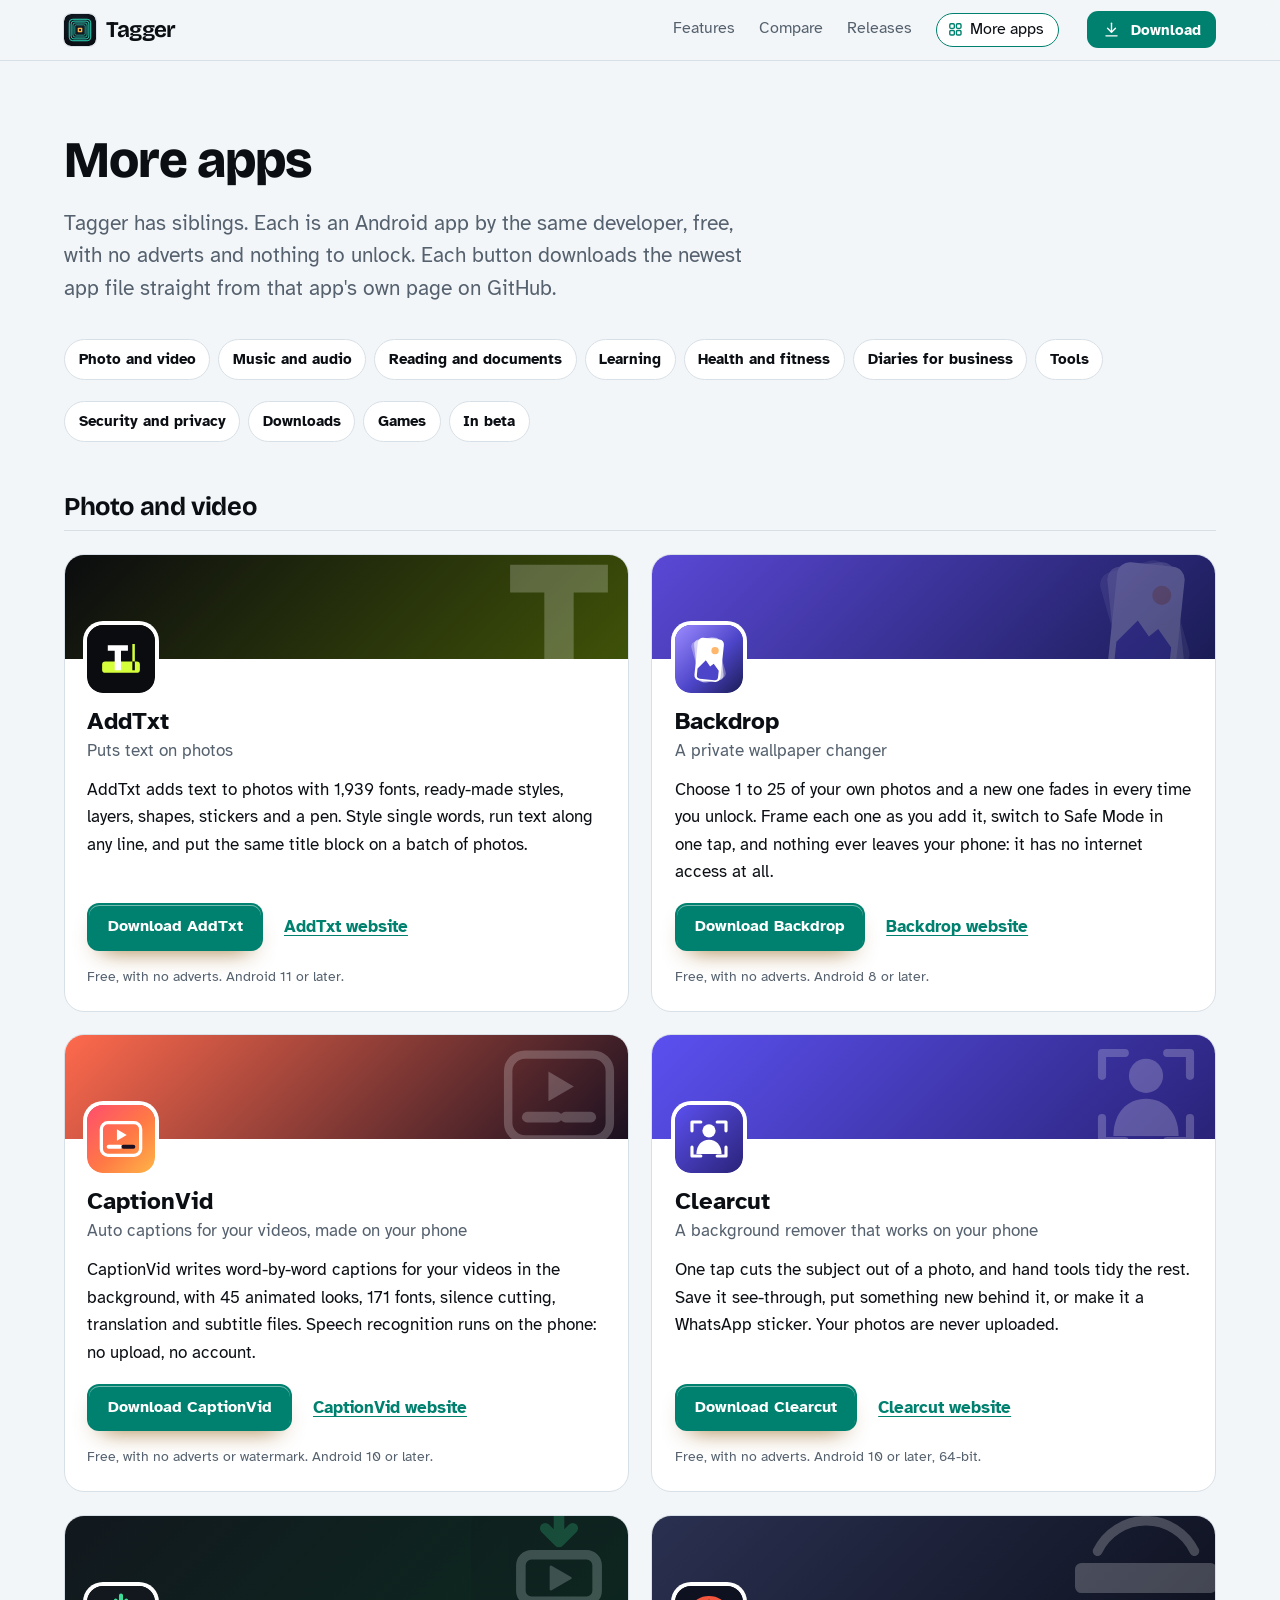
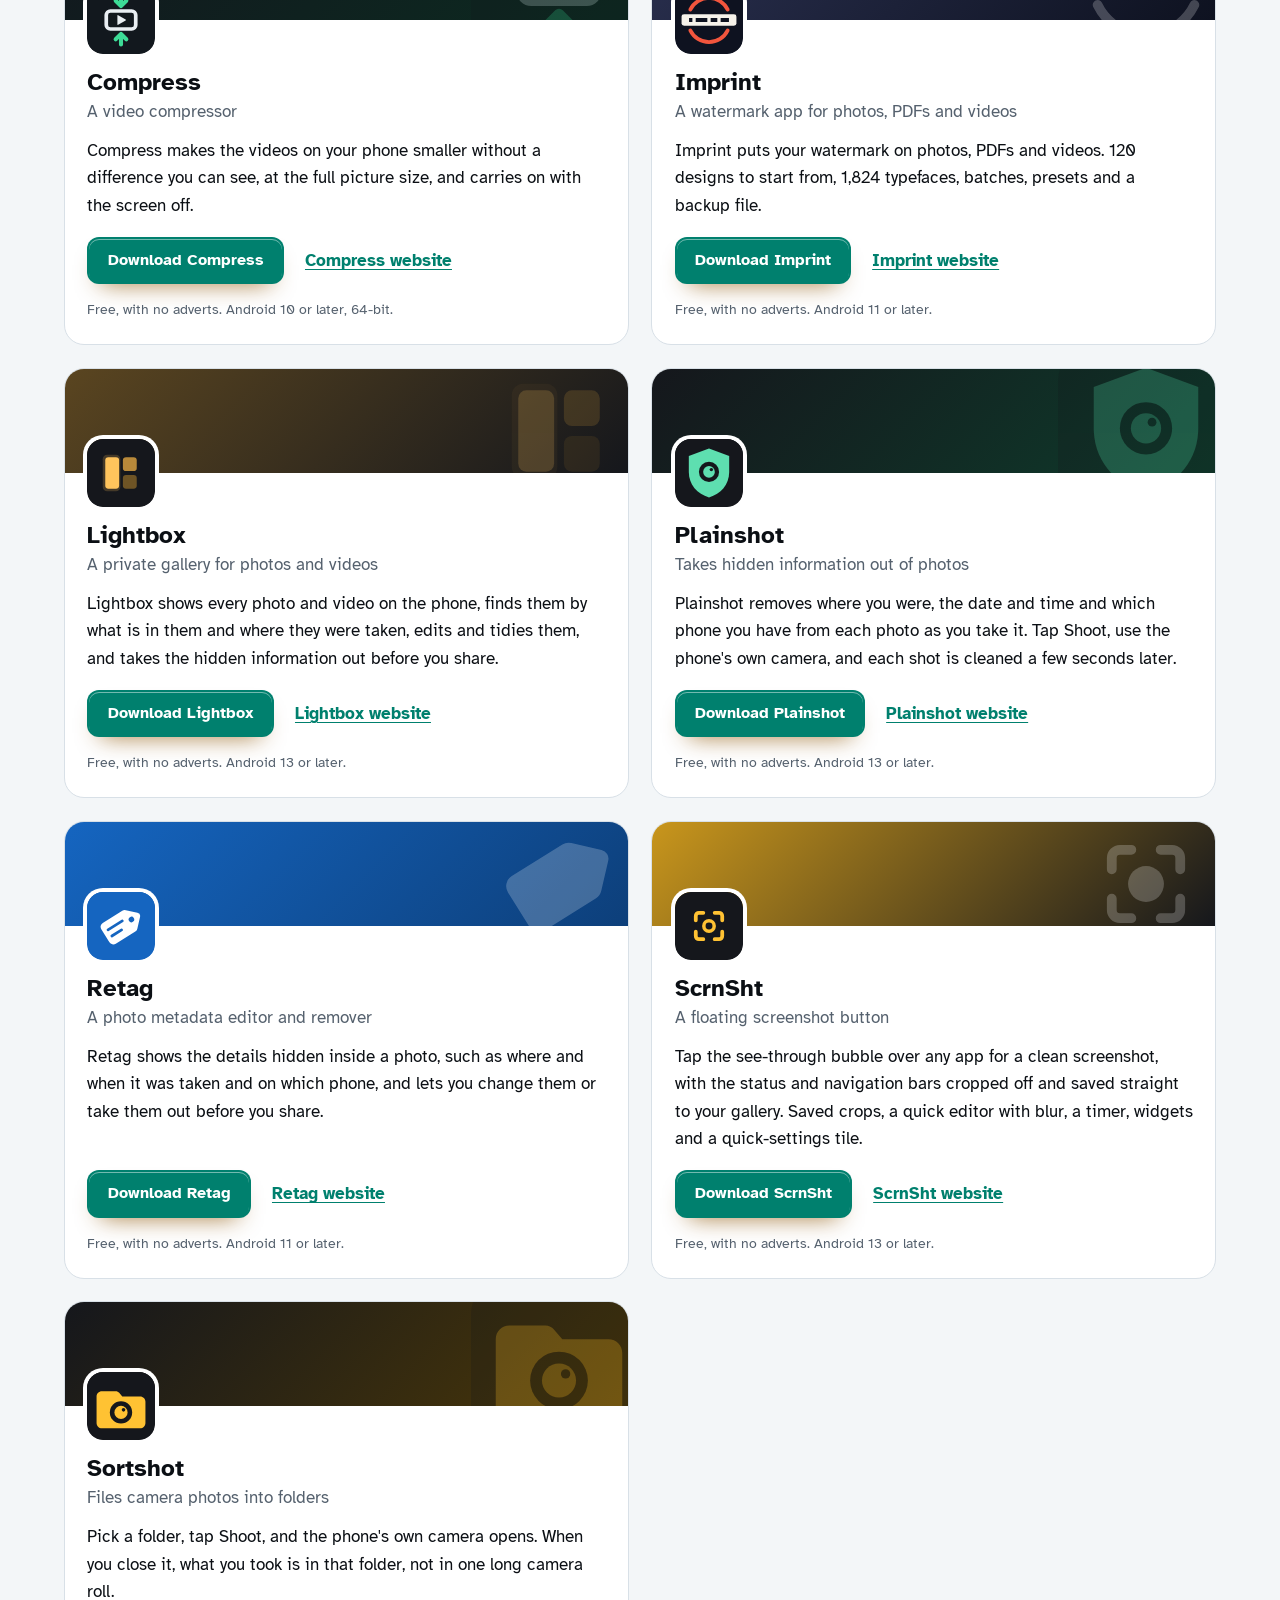
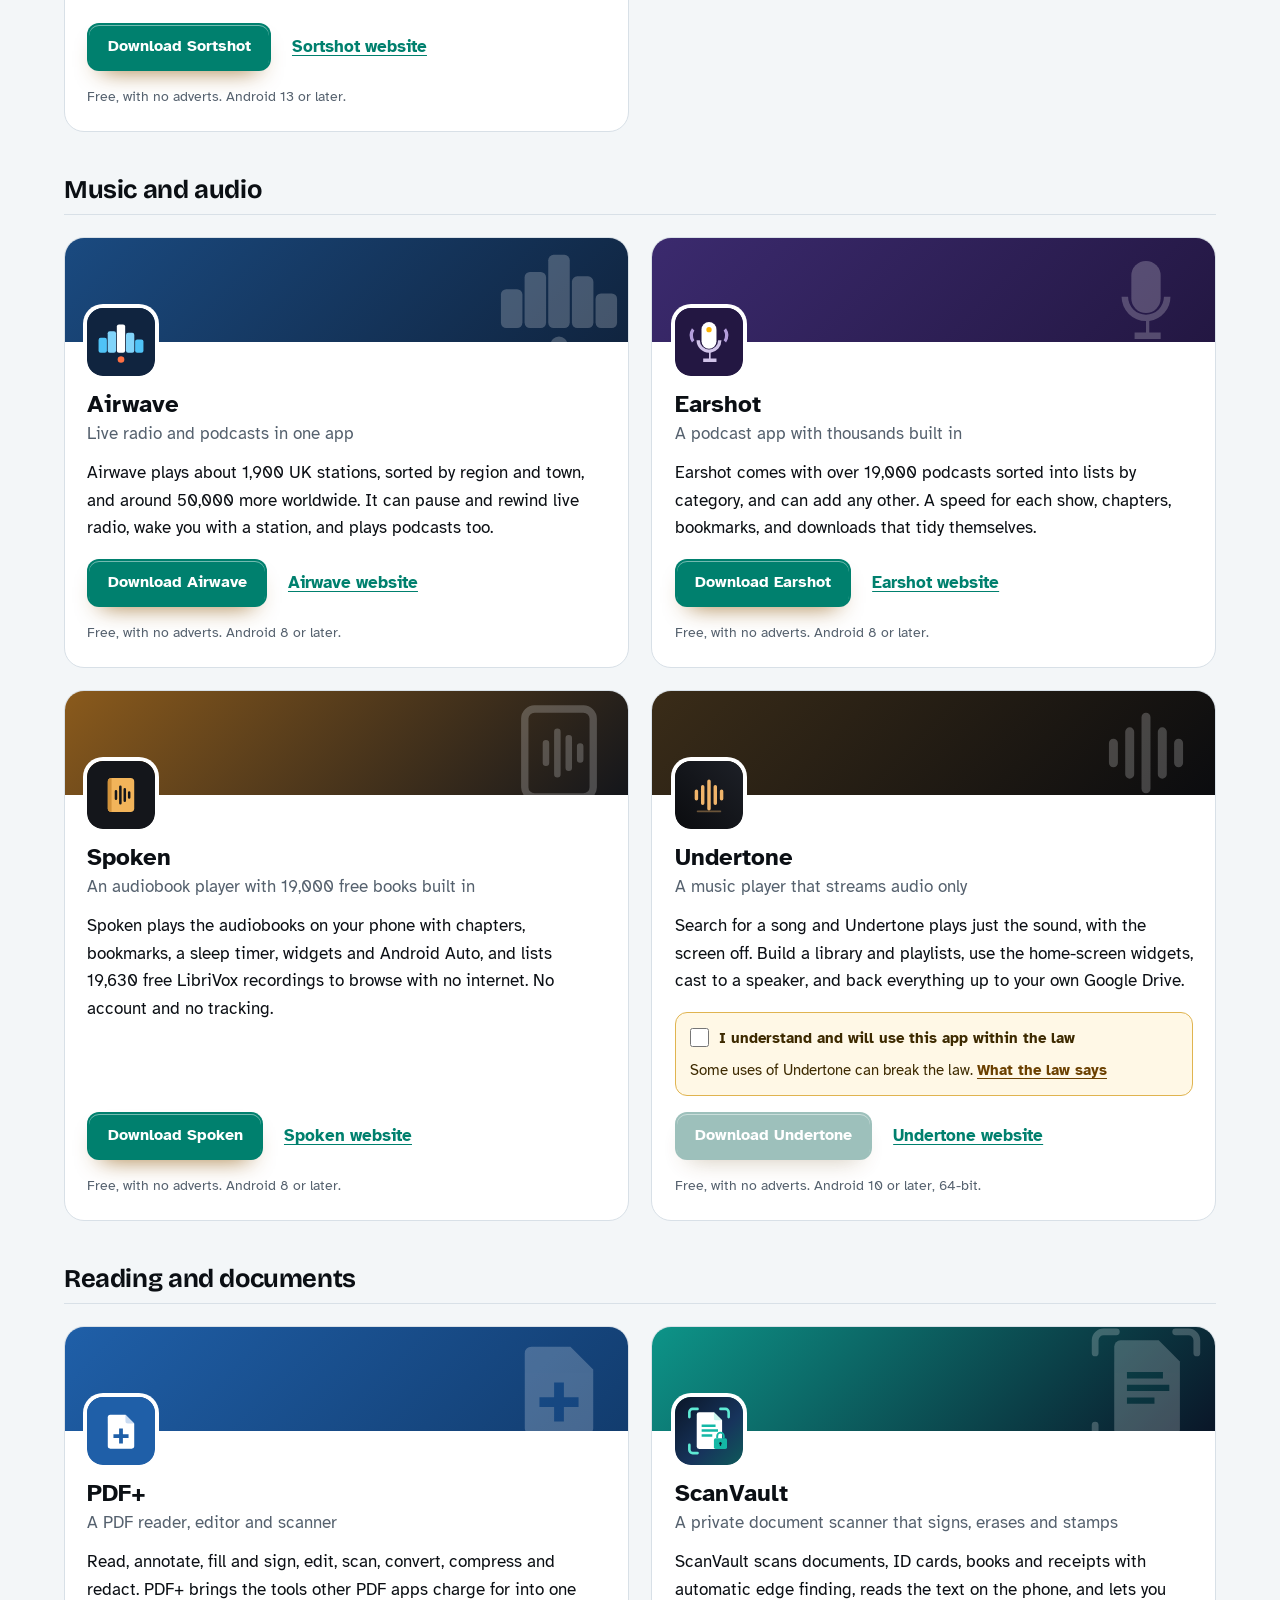
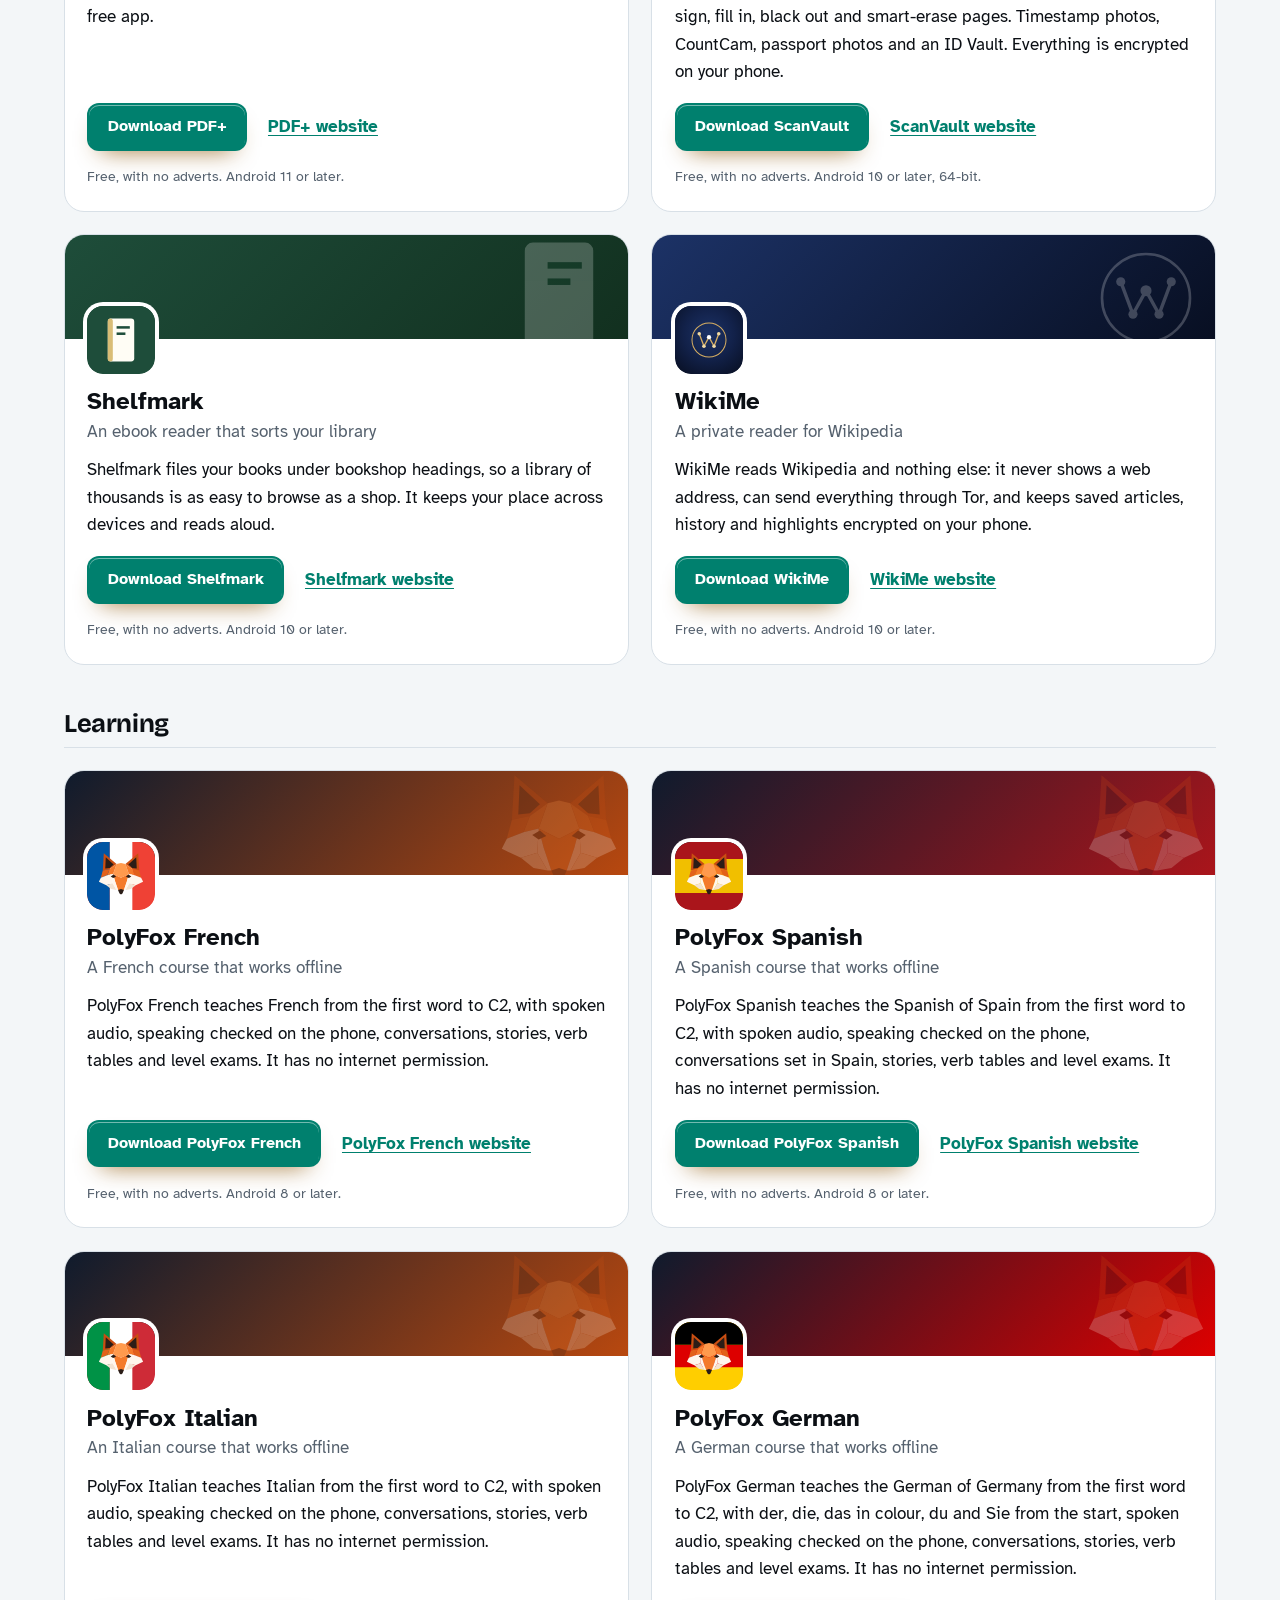
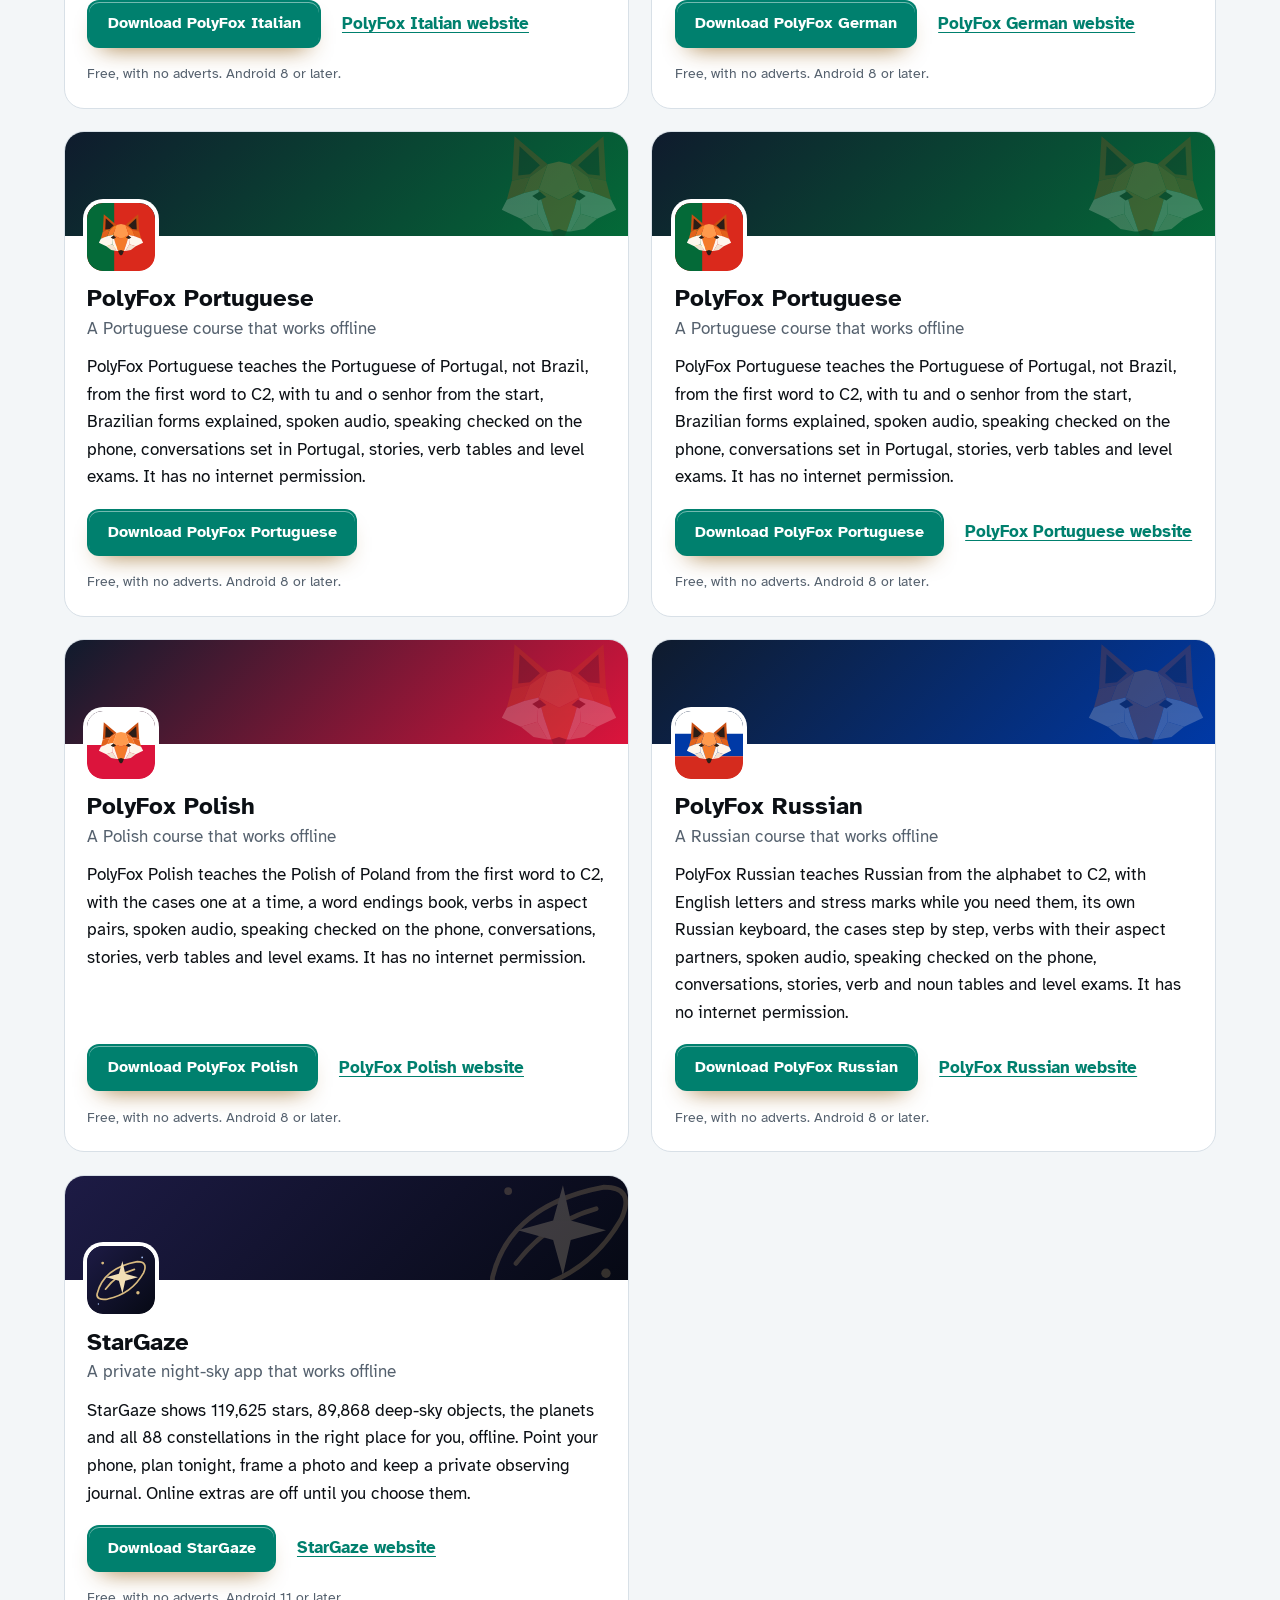
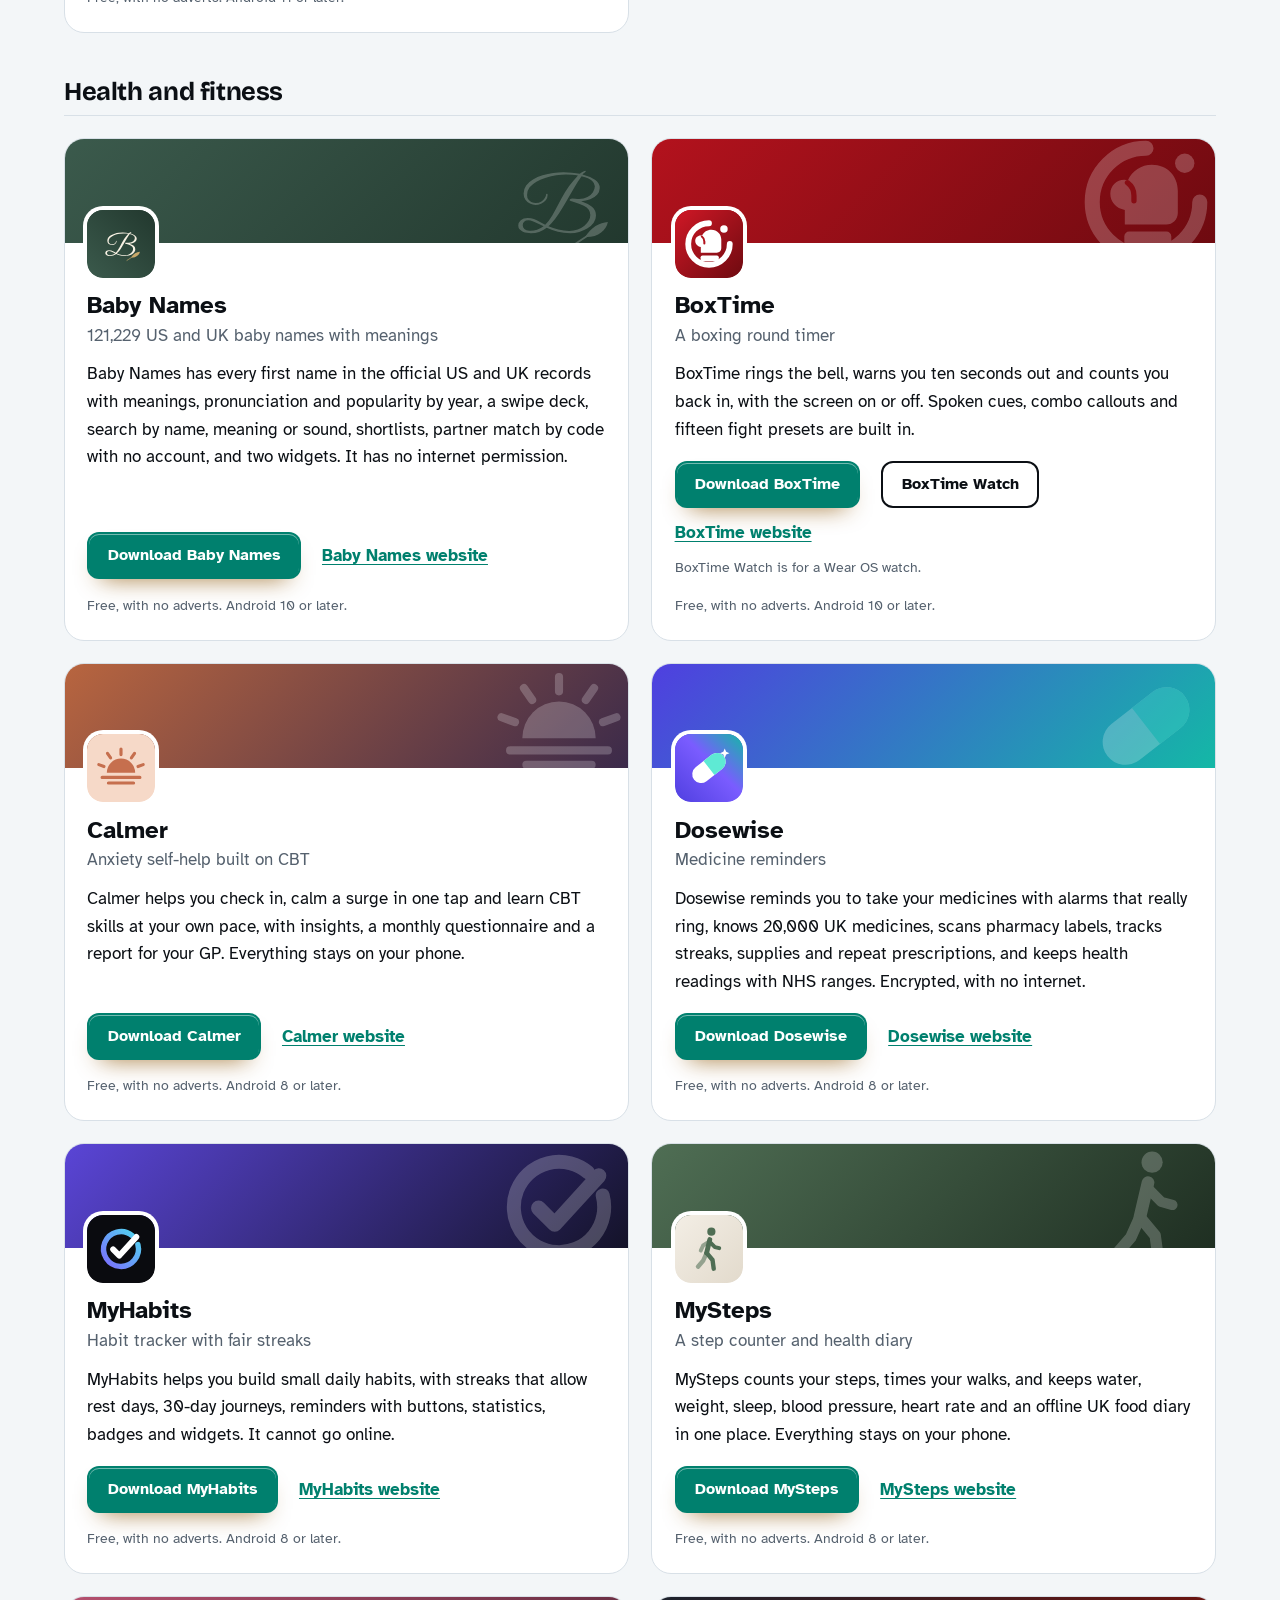
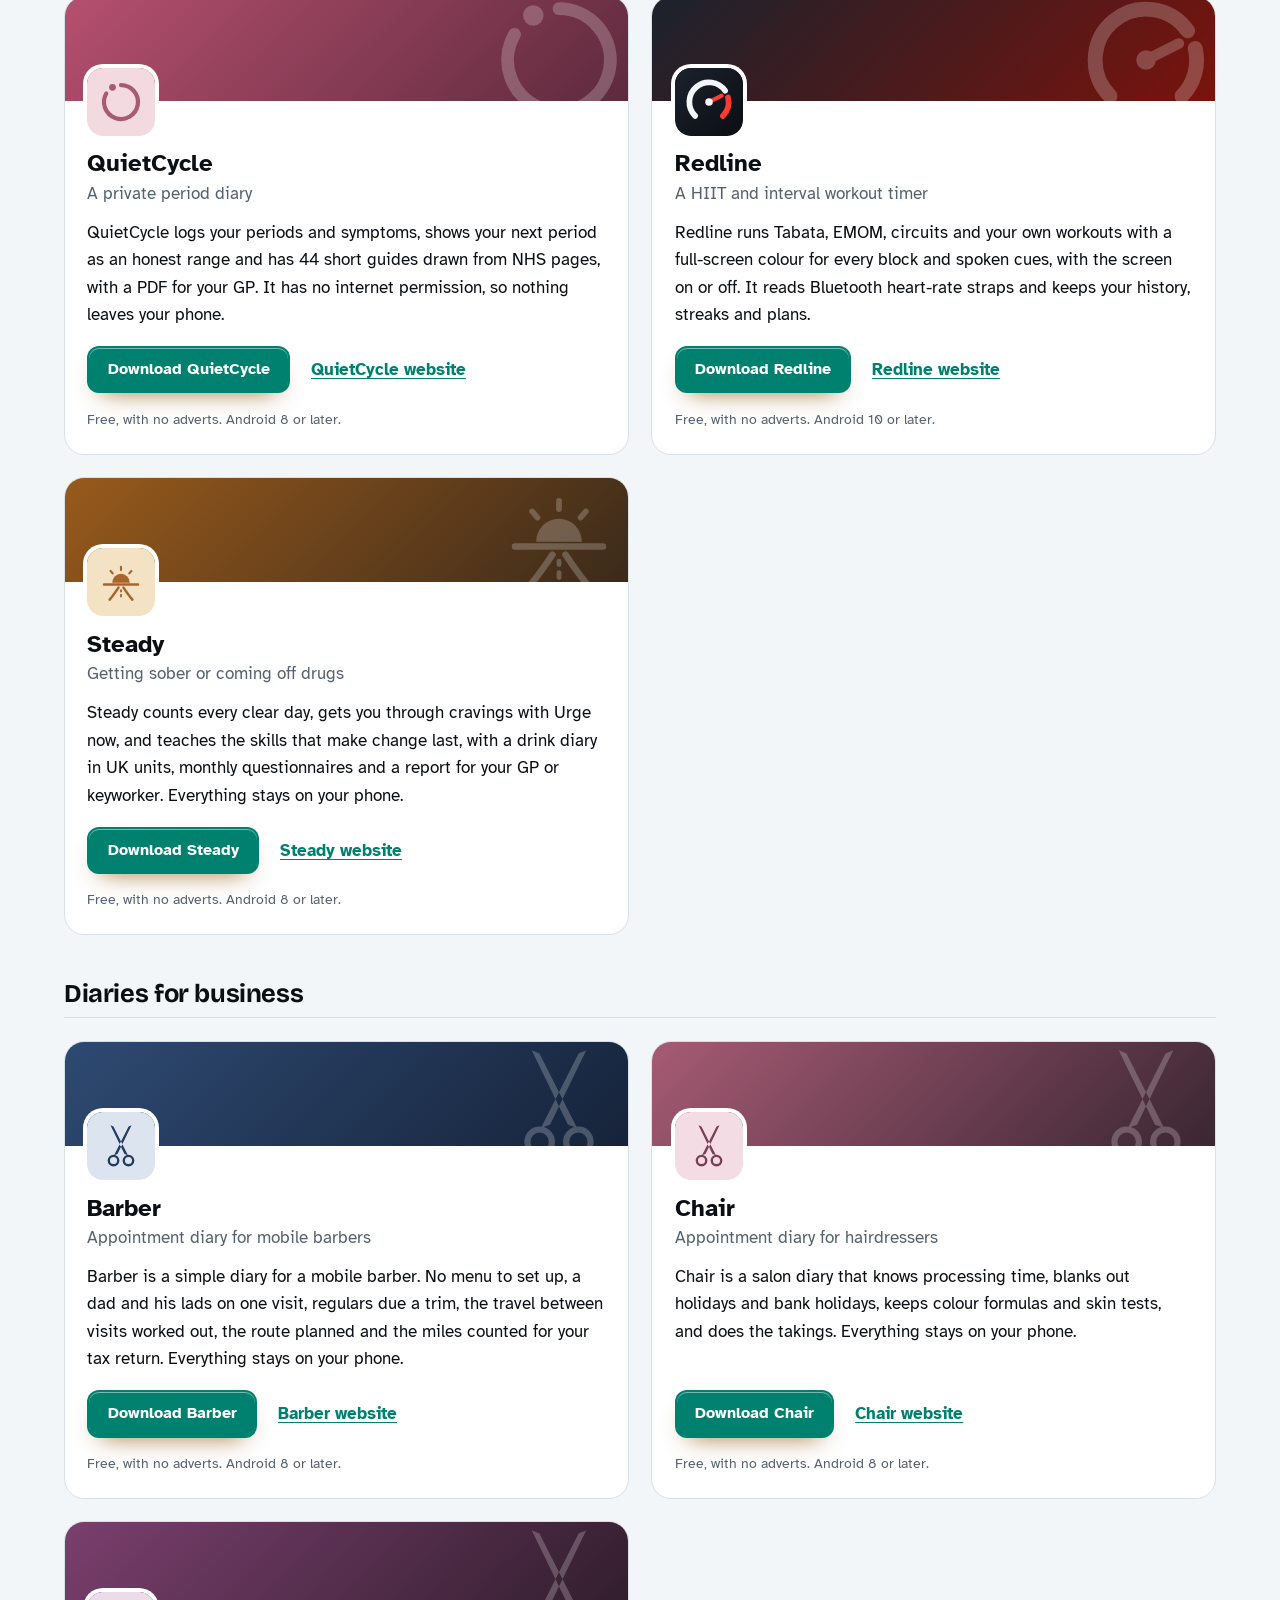
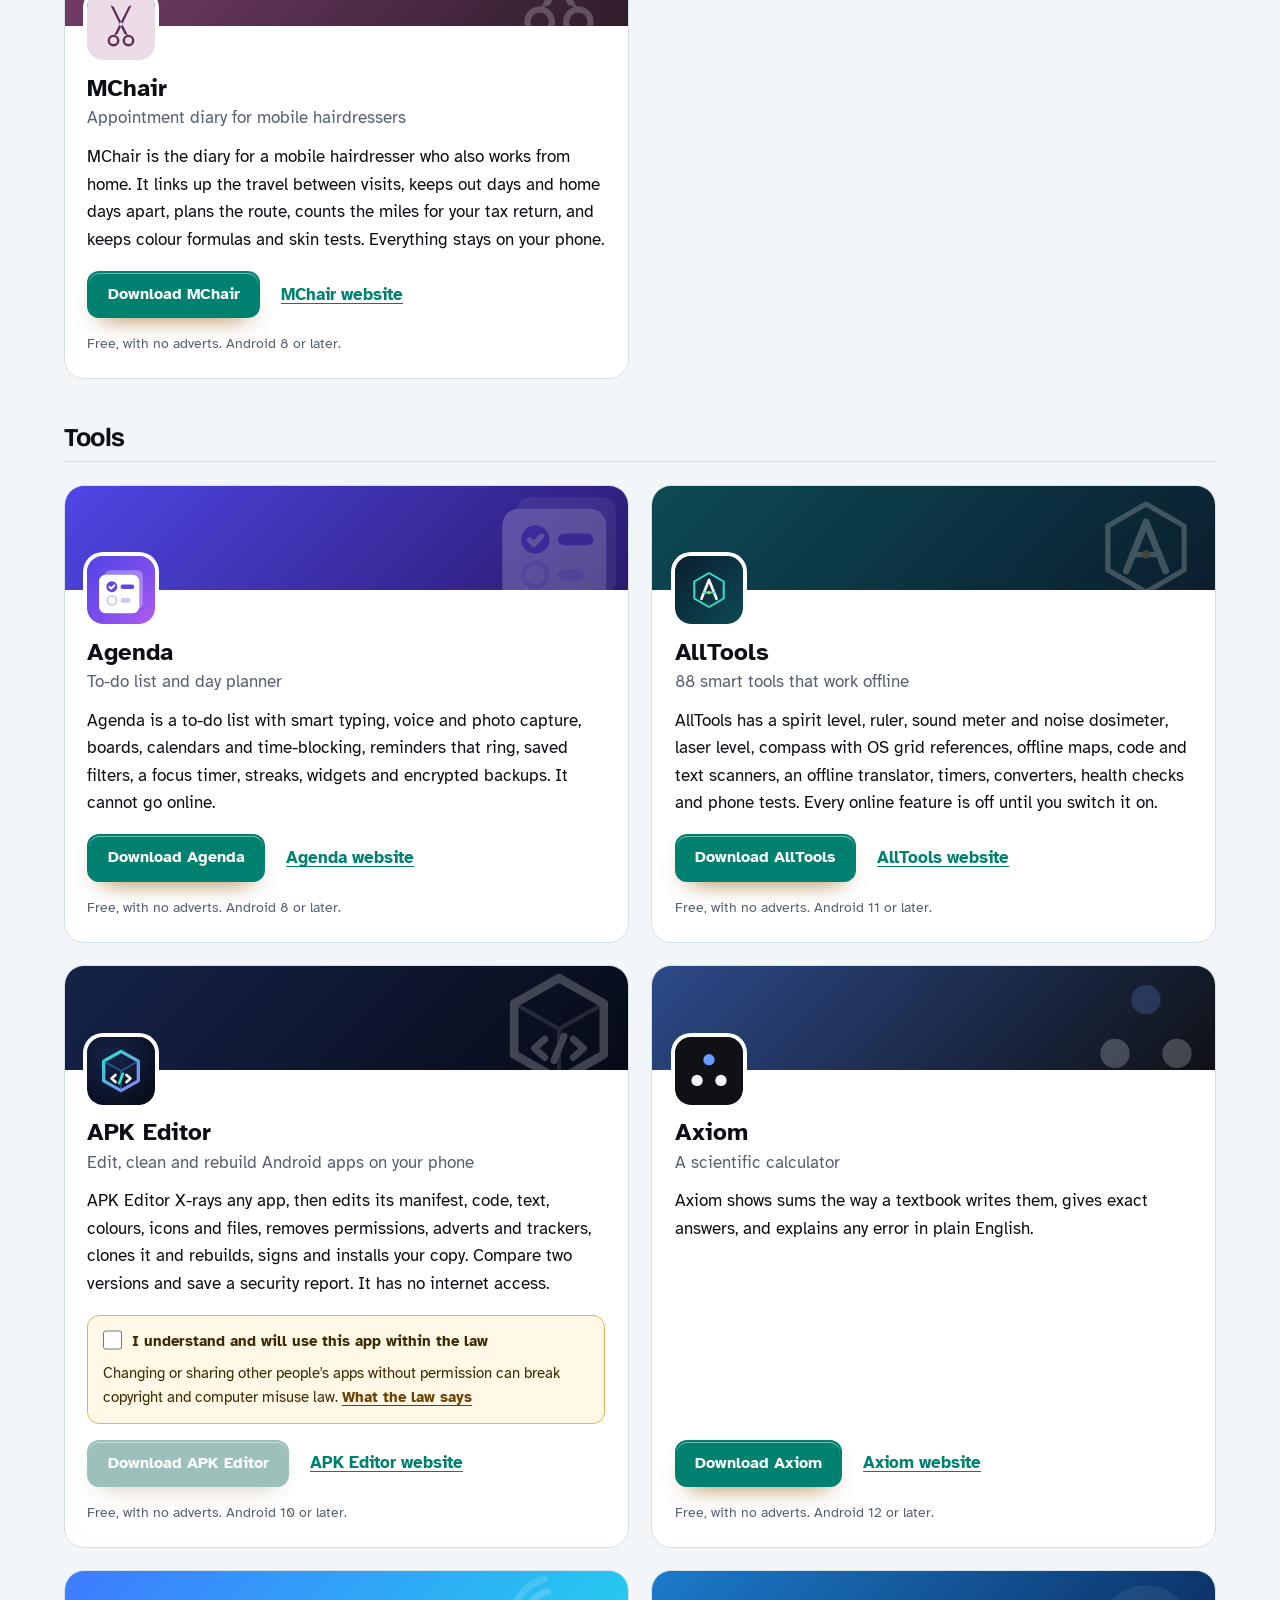
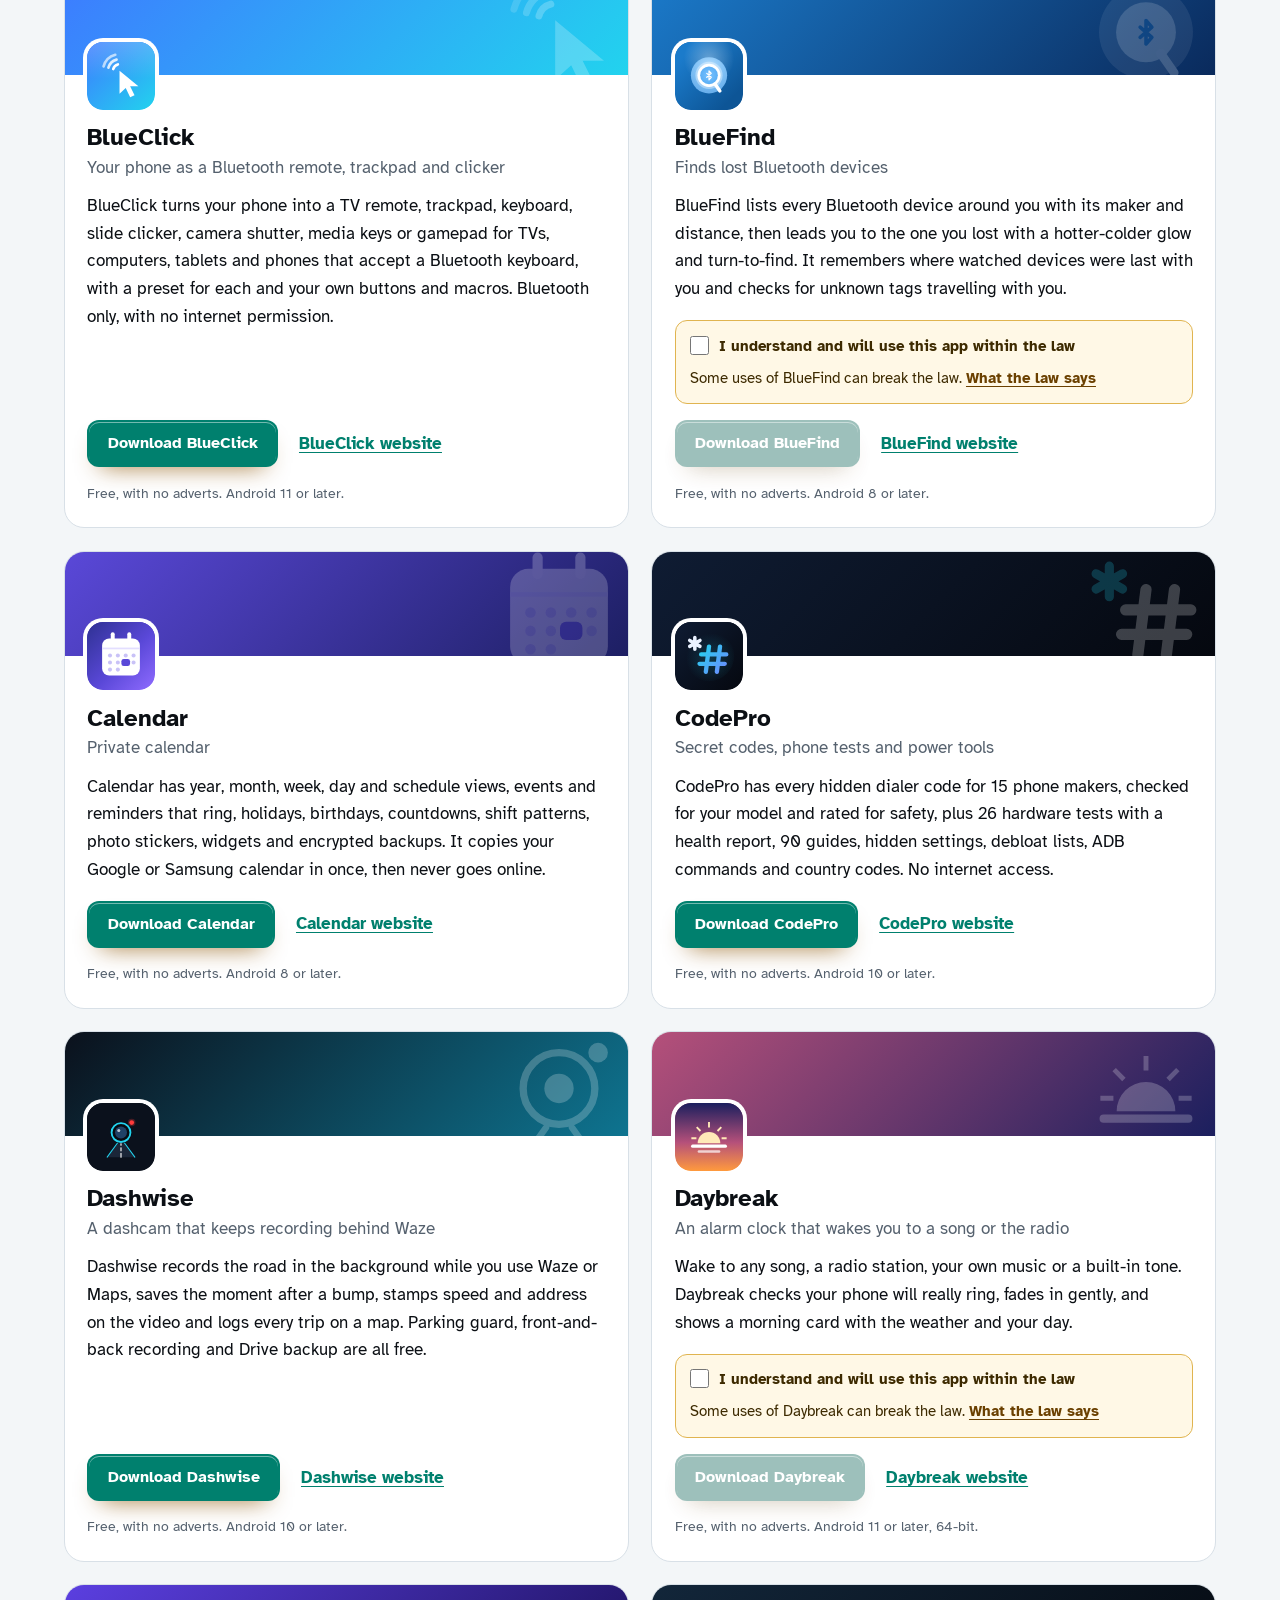
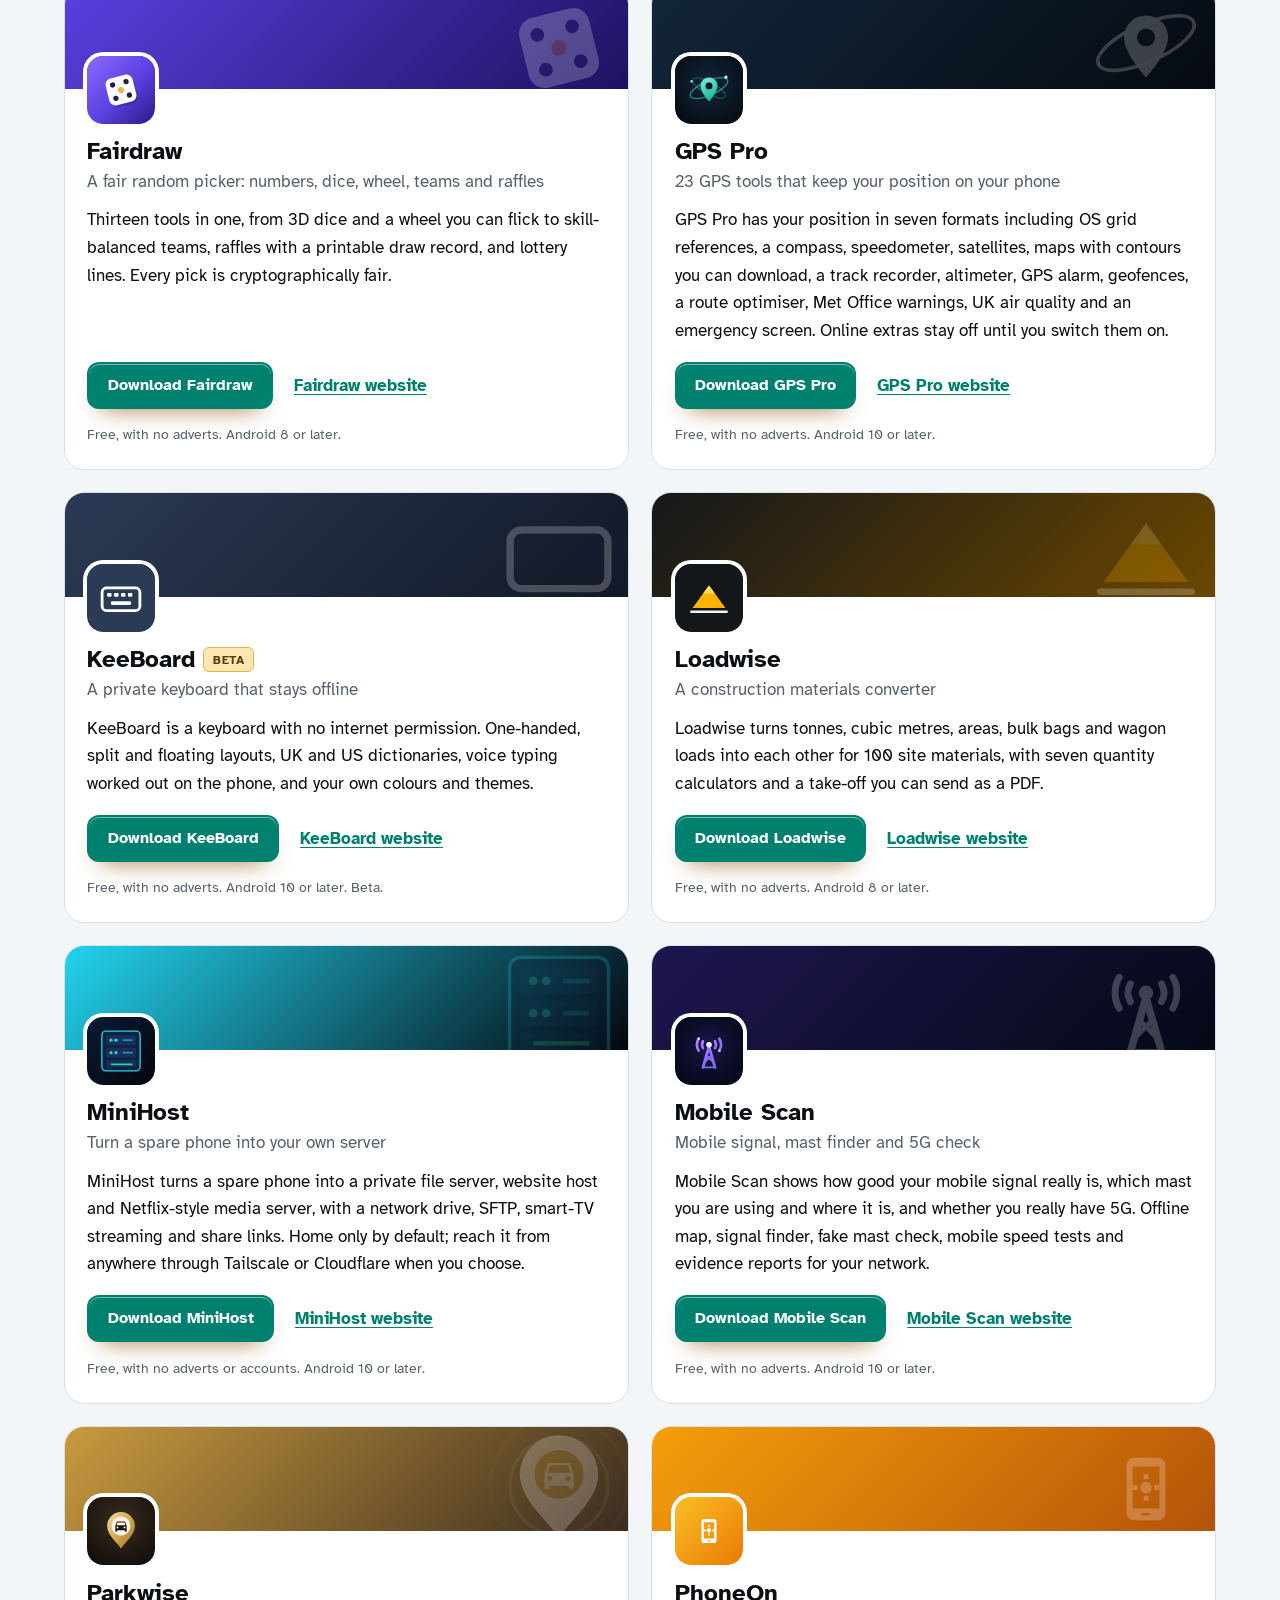
==== commit e9eadd7a: "More apps: add BlueClick" ====
--- a/more-apps.html
+++ b/more-apps.html
@@ -4,7 +4,7 @@
 <meta charset="utf-8">
 <meta name="viewport" content="width=device-width, initial-scale=1">
 <title>More free Android apps from the maker of Tagger</title>
-<meta name="description" content="All 97 free Android apps from the maker of Tagger, in one list by category, each with its download and a link to its website.">
+<meta name="description" content="All 98 free Android apps from the maker of Tagger, in one list by category, each with its download and a link to its website.">
 <meta name="author" content="Jonathan Jackson">
 <link rel="canonical" href="https://customgpter.github.io/tagger/more-apps.html">
 <meta name="theme-color" content="#f3f6f8" media="(prefers-color-scheme: light)">
@@ -12,7 +12,7 @@
 <meta property="og:type" content="website">
 <meta property="og:site_name" content="Tagger">
 <meta property="og:title" content="More free Android apps from the maker of Tagger">
-<meta property="og:description" content="All 97 free Android apps from the maker of Tagger, in one list by category, each with its download and a link to its website.">
+<meta property="og:description" content="All 98 free Android apps from the maker of Tagger, in one list by category, each with its download and a link to its website.">
 <meta property="og:url" content="https://customgpter.github.io/tagger/more-apps.html">
 <meta property="og:image" content="https://customgpter.github.io/tagger/assets/og.png">
 <meta property="og:image:width" content="1200">
@@ -26,7 +26,7 @@
 <link rel="preload" href="./assets/fonts/atkinson-hyperlegible-latin-400-normal.woff2" as="font" type="font/woff2" crossorigin>
 <link rel="stylesheet" href="./assets/site.css?v=1">
 <link rel="stylesheet" href="./assets/house.css?v=1">
-<script type="application/ld+json">{"@context":"https://schema.org","@type":"ItemList","name":"Apps from the maker of Tagger","url":"https://customgpter.github.io/tagger/more-apps.html","itemListElement":[{"@type":"ListItem","position":1,"name":"AddTxt","url":"https://customgpter.github.io/addtxt/"},{"@type":"ListItem","position":2,"name":"Backdrop","url":"https://customgpter.github.io/backdrop/"},{"@type":"ListItem","position":3,"name":"CaptionVid","url":"https://customgpter.github.io/captionvid/"},{"@type":"ListItem","position":4,"name":"Clearcut","url":"https://customgpter.github.io/clearcut/"},{"@type":"ListItem","position":5,"name":"Compress","url":"https://customgpter.github.io/compress/"},{"@type":"ListItem","position":6,"name":"Imprint","url":"https://customgpter.github.io/imprint/"},{"@type":"ListItem","position":7,"name":"Lightbox","url":"https://customgpter.github.io/lightbox/"},{"@type":"ListItem","position":8,"name":"Plainshot","url":"https://customgpter.github.io/plainshot/"},{"@type":"ListItem","position":9,"name":"Retag","url":"https://customgpter.github.io/retag/"},{"@type":"ListItem","position":10,"name":"ScrnSht","url":"https://customgpter.github.io/scrnsht/"},{"@type":"ListItem","position":11,"name":"Sortshot","url":"https://customgpter.github.io/sortshot/"},{"@type":"ListItem","position":12,"name":"Airwave","url":"https://customgpter.github.io/airwave/"},{"@type":"ListItem","position":13,"name":"Earshot","url":"https://customgpter.github.io/earshot/"},{"@type":"ListItem","position":14,"name":"Spoken","url":"https://customgpter.github.io/spoken/"},{"@type":"ListItem","position":15,"name":"Undertone","url":"https://customgpter.github.io/undertone/"},{"@type":"ListItem","position":16,"name":"PDF+","url":"https://customgpter.github.io/pdfplus/"},{"@type":"ListItem","position":17,"name":"ScanVault","url":"https://customgpter.github.io/scanvault/"},{"@type":"ListItem","position":18,"name":"Shelfmark","url":"https://customgpter.github.io/shelfmark/"},{"@type":"ListItem","position":19,"name":"WikiMe","url":"https://customgpter.github.io/wikime/"},{"@type":"ListItem","position":20,"name":"PolyFox French","url":"https://customgpter.github.io/polyfox/"},{"@type":"ListItem","position":21,"name":"PolyFox German","url":"https://customgpter.github.io/polyfox-german/"},{"@type":"ListItem","position":22,"name":"PolyFox Portuguese","url":"https://customgpter.github.io/polyfox-portuguese/"},{"@type":"ListItem","position":23,"name":"PolyFox Polish","url":"https://customgpter.github.io/polyfox-polish/"},{"@type":"ListItem","position":24,"name":"PolyFox Russian","url":"https://customgpter.github.io/polyfox-russian/"},{"@type":"ListItem","position":25,"name":"StarGaze","url":"https://customgpter.github.io/stargaze/"},{"@type":"ListItem","position":26,"name":"Baby Names","url":"https://customgpter.github.io/babynames/"},{"@type":"ListItem","position":27,"name":"BoxTime","url":"https://customgpter.github.io/boxtime/"},{"@type":"ListItem","position":28,"name":"Calmer","url":"https://customgpter.github.io/calmer/"},{"@type":"ListItem","position":29,"name":"Dosewise","url":"https://customgpter.github.io/dosewise/"},{"@type":"ListItem","position":30,"name":"MyHabits","url":"https://customgpter.github.io/myhabits/"},{"@type":"ListItem","position":31,"name":"MySteps","url":"https://customgpter.github.io/mysteps/"},{"@type":"ListItem","position":32,"name":"QuietCycle","url":"https://customgpter.github.io/quietcycle/"},{"@type":"ListItem","position":33,"name":"Redline","url":"https://customgpter.github.io/redline/"},{"@type":"ListItem","position":34,"name":"Steady","url":"https://customgpter.github.io/steady/"},{"@type":"ListItem","position":35,"name":"Barber","url":"https://customgpter.github.io/barber/"},{"@type":"ListItem","position":36,"name":"Chair","url":"https://customgpter.github.io/chair/"},{"@type":"ListItem","position":37,"name":"MChair","url":"https://customgpter.github.io/mchair/"},{"@type":"ListItem","position":38,"name":"Agenda","url":"https://customgpter.github.io/agenda/"},{"@type":"ListItem","position":39,"name":"AllTools","url":"https://customgpter.github.io/alltools/"},{"@type":"ListItem","position":40,"name":"APK Editor","url":"https://customgpter.github.io/apkeditor/"},{"@type":"ListItem","position":41,"name":"Axiom","url":"https://customgpter.github.io/axiom/"},{"@type":"ListItem","position":42,"name":"BlueFind","url":"https://customgpter.github.io/bluefind/"},{"@type":"ListItem","position":43,"name":"Calendar","url":"https://customgpter.github.io/calendar/"},{"@type":"ListItem","position":44,"name":"CodePro","url":"https://customgpter.github.io/codepro/"},{"@type":"ListItem","position":45,"name":"Dashwise","url":"https://customgpter.github.io/dashwise/"},{"@type":"ListItem","position":46,"name":"Daybreak","url":"https://customgpter.github.io/daybreak/"},{"@type":"ListItem","position":47,"name":"Fairdraw","url":"https://customgpter.github.io/fairdraw/"},{"@type":"ListItem","position":48,"name":"GPS Pro","url":"https://customgpter.github.io/gpspro/"},{"@type":"ListItem","position":49,"name":"KeeBoard","url":"https://customgpter.github.io/keeboard/"},{"@type":"ListItem","position":50,"name":"Loadwise","url":"https://customgpter.github.io/loadwise/"},{"@type":"ListItem","position":51,"name":"MiniHost","url":"https://customgpter.github.io/minihost/"},{"@type":"ListItem","position":52,"name":"Mobile Scan","url":"https://customgpter.github.io/mobilescan/"},{"@type":"ListItem","position":53,"name":"Parkwise","url":"https://customgpter.github.io/parkwise/"},{"@type":"ListItem","position":54,"name":"Pocketmind","url":"https://customgpter.github.io/pocketmind/"},{"@type":"ListItem","position":55,"name":"Refine","url":"https://customgpter.github.io/refine/"},{"@type":"ListItem","position":56,"name":"Shiftwise","url":"https://customgpter.github.io/shiftwise/"},{"@type":"ListItem","position":57,"name":"SimpleCalc","url":"https://customgpter.github.io/simplecalc/"},{"@type":"ListItem","position":58,"name":"Skyline","url":"https://customgpter.github.io/skyline/"},{"@type":"ListItem","position":59,"name":"Slipway","url":"https://customgpter.github.io/slipway/"},{"@type":"ListItem","position":60,"name":"Tagger","url":"https://customgpter.github.io/tagger/"},{"@type":"ListItem","position":61,"name":"TotalClean","url":"https://customgpter.github.io/totalclean/"},{"@type":"ListItem","position":62,"name":"TVLink","url":"https://customgpter.github.io/tvlink/"},{"@type":"ListItem","position":63,"name":"Unbox","url":"https://customgpter.github.io/unbox/"},{"@type":"ListItem","position":64,"name":"WhatsKeep","url":"https://customgpter.github.io/whatskeep/"},{"@type":"ListItem","position":65,"name":"WiFi Scan","url":"https://customgpter.github.io/wifiscan/"},{"@type":"ListItem","position":66,"name":"Auditly","url":"https://customgpter.github.io/auditly/"},{"@type":"ListItem","position":67,"name":"Backchannel","url":"https://customgpter.github.io/backchannel/"},{"@type":"ListItem","position":68,"name":"ENotes","url":"https://customgpter.github.io/enotes/"},{"@type":"ListItem","position":69,"name":"FindMe","url":"https://customgpter.github.io/findme/"},{"@type":"ListItem","position":70,"name":"iLock","url":"https://customgpter.github.io/ilock/"},{"@type":"ListItem","position":71,"name":"ImSafe","url":"https://customgpter.github.io/imsafe/"},{"@type":"ListItem","position":72,"name":"IShred","url":"https://customgpter.github.io/ishred/"},{"@type":"ListItem","position":73,"name":"LockBox","url":"https://customgpter.github.io/lockbox/"},{"@type":"ListItem","position":74,"name":"PassVault","url":"https://customgpter.github.io/passvault/"},{"@type":"ListItem","position":75,"name":"SpyFind","url":"https://customgpter.github.io/spyfind/"},{"@type":"ListItem","position":76,"name":"TextWipe","url":"https://customgpter.github.io/textwipe/"},{"@type":"ListItem","position":77,"name":"Tracewire","url":"https://customgpter.github.io/tracewire/"},{"@type":"ListItem","position":78,"name":"Vigil","url":"https://customgpter.github.io/vigil/"},{"@type":"ListItem","position":79,"name":"Grab","url":"https://customgpter.github.io/grab/"},{"@type":"ListItem","position":80,"name":"Swarm","url":"https://customgpter.github.io/swarm/"},{"@type":"ListItem","position":81,"name":"Plane Games","url":"https://customgpter.github.io/plane-games/"},{"@type":"ListItem","position":82,"name":"Ninefold","url":"https://customgpter.github.io/ninefold/"},{"@type":"ListItem","position":83,"name":"Cubewise","url":"https://customgpter.github.io/cubewise/"},{"@type":"ListItem","position":84,"name":"Tilewise","url":"https://customgpter.github.io/tilewise/"},{"@type":"ListItem","position":85,"name":"Letterwise","url":"https://customgpter.github.io/letterwise/"},{"@type":"ListItem","position":86,"name":"Kingside","url":"https://customgpter.github.io/kingside/"},{"@type":"ListItem","position":87,"name":"Deckhand","url":"https://customgpter.github.io/deckhand/"},{"@type":"ListItem","position":88,"name":"SNESForge","url":"https://customgpter.github.io/snesforge/"},{"@type":"ListItem","position":89,"name":"Fame Boy","url":"https://customgpter.github.io/fameboy/"},{"@type":"ListItem","position":90,"name":"PSPPro","url":"https://customgpter.github.io/psppro/"},{"@type":"ListItem","position":91,"name":"MegaGen","url":"https://customgpter.github.io/megagen/"},{"@type":"ListItem","position":92,"name":"QVR","url":"https://customgpter.github.io/qvr/"},{"@type":"ListItem","position":93,"name":"QVR Watch","url":"https://customgpter.github.io/qvr-watch/"},{"@type":"ListItem","position":94,"name":"QVRLite","url":"https://customgpter.github.io/qvrlite/"},{"@type":"ListItem","position":95,"name":"Onionz","url":"https://customgpter.github.io/onionz/"},{"@type":"ListItem","position":96,"name":"OnionzWeb","url":"https://customgpter.github.io/onionzweb/"}]}</script>
+<script type="application/ld+json">{"@context":"https://schema.org","@type":"ItemList","name":"Apps from the maker of Tagger","url":"https://customgpter.github.io/tagger/more-apps.html","itemListElement":[{"@type":"ListItem","position":1,"name":"AddTxt","url":"https://customgpter.github.io/addtxt/"},{"@type":"ListItem","position":2,"name":"Backdrop","url":"https://customgpter.github.io/backdrop/"},{"@type":"ListItem","position":3,"name":"CaptionVid","url":"https://customgpter.github.io/captionvid/"},{"@type":"ListItem","position":4,"name":"Clearcut","url":"https://customgpter.github.io/clearcut/"},{"@type":"ListItem","position":5,"name":"Compress","url":"https://customgpter.github.io/compress/"},{"@type":"ListItem","position":6,"name":"Imprint","url":"https://customgpter.github.io/imprint/"},{"@type":"ListItem","position":7,"name":"Lightbox","url":"https://customgpter.github.io/lightbox/"},{"@type":"ListItem","position":8,"name":"Plainshot","url":"https://customgpter.github.io/plainshot/"},{"@type":"ListItem","position":9,"name":"Retag","url":"https://customgpter.github.io/retag/"},{"@type":"ListItem","position":10,"name":"ScrnSht","url":"https://customgpter.github.io/scrnsht/"},{"@type":"ListItem","position":11,"name":"Sortshot","url":"https://customgpter.github.io/sortshot/"},{"@type":"ListItem","position":12,"name":"Airwave","url":"https://customgpter.github.io/airwave/"},{"@type":"ListItem","position":13,"name":"Earshot","url":"https://customgpter.github.io/earshot/"},{"@type":"ListItem","position":14,"name":"Spoken","url":"https://customgpter.github.io/spoken/"},{"@type":"ListItem","position":15,"name":"Undertone","url":"https://customgpter.github.io/undertone/"},{"@type":"ListItem","position":16,"name":"PDF+","url":"https://customgpter.github.io/pdfplus/"},{"@type":"ListItem","position":17,"name":"ScanVault","url":"https://customgpter.github.io/scanvault/"},{"@type":"ListItem","position":18,"name":"Shelfmark","url":"https://customgpter.github.io/shelfmark/"},{"@type":"ListItem","position":19,"name":"WikiMe","url":"https://customgpter.github.io/wikime/"},{"@type":"ListItem","position":20,"name":"PolyFox French","url":"https://customgpter.github.io/polyfox/"},{"@type":"ListItem","position":21,"name":"PolyFox German","url":"https://customgpter.github.io/polyfox-german/"},{"@type":"ListItem","position":22,"name":"PolyFox Portuguese","url":"https://customgpter.github.io/polyfox-portuguese/"},{"@type":"ListItem","position":23,"name":"PolyFox Polish","url":"https://customgpter.github.io/polyfox-polish/"},{"@type":"ListItem","position":24,"name":"PolyFox Russian","url":"https://customgpter.github.io/polyfox-russian/"},{"@type":"ListItem","position":25,"name":"StarGaze","url":"https://customgpter.github.io/stargaze/"},{"@type":"ListItem","position":26,"name":"Baby Names","url":"https://customgpter.github.io/babynames/"},{"@type":"ListItem","position":27,"name":"BoxTime","url":"https://customgpter.github.io/boxtime/"},{"@type":"ListItem","position":28,"name":"Calmer","url":"https://customgpter.github.io/calmer/"},{"@type":"ListItem","position":29,"name":"Dosewise","url":"https://customgpter.github.io/dosewise/"},{"@type":"ListItem","position":30,"name":"MyHabits","url":"https://customgpter.github.io/myhabits/"},{"@type":"ListItem","position":31,"name":"MySteps","url":"https://customgpter.github.io/mysteps/"},{"@type":"ListItem","position":32,"name":"QuietCycle","url":"https://customgpter.github.io/quietcycle/"},{"@type":"ListItem","position":33,"name":"Redline","url":"https://customgpter.github.io/redline/"},{"@type":"ListItem","position":34,"name":"Steady","url":"https://customgpter.github.io/steady/"},{"@type":"ListItem","position":35,"name":"Barber","url":"https://customgpter.github.io/barber/"},{"@type":"ListItem","position":36,"name":"Chair","url":"https://customgpter.github.io/chair/"},{"@type":"ListItem","position":37,"name":"MChair","url":"https://customgpter.github.io/mchair/"},{"@type":"ListItem","position":38,"name":"Agenda","url":"https://customgpter.github.io/agenda/"},{"@type":"ListItem","position":39,"name":"AllTools","url":"https://customgpter.github.io/alltools/"},{"@type":"ListItem","position":40,"name":"APK Editor","url":"https://customgpter.github.io/apkeditor/"},{"@type":"ListItem","position":41,"name":"Axiom","url":"https://customgpter.github.io/axiom/"},{"@type":"ListItem","position":42,"name":"BlueClick","url":"https://customgpter.github.io/blueclick/"},{"@type":"ListItem","position":43,"name":"BlueFind","url":"https://customgpter.github.io/bluefind/"},{"@type":"ListItem","position":44,"name":"Calendar","url":"https://customgpter.github.io/calendar/"},{"@type":"ListItem","position":45,"name":"CodePro","url":"https://customgpter.github.io/codepro/"},{"@type":"ListItem","position":46,"name":"Dashwise","url":"https://customgpter.github.io/dashwise/"},{"@type":"ListItem","position":47,"name":"Daybreak","url":"https://customgpter.github.io/daybreak/"},{"@type":"ListItem","position":48,"name":"Fairdraw","url":"https://customgpter.github.io/fairdraw/"},{"@type":"ListItem","position":49,"name":"GPS Pro","url":"https://customgpter.github.io/gpspro/"},{"@type":"ListItem","position":50,"name":"KeeBoard","url":"https://customgpter.github.io/keeboard/"},{"@type":"ListItem","position":51,"name":"Loadwise","url":"https://customgpter.github.io/loadwise/"},{"@type":"ListItem","position":52,"name":"MiniHost","url":"https://customgpter.github.io/minihost/"},{"@type":"ListItem","position":53,"name":"Mobile Scan","url":"https://customgpter.github.io/mobilescan/"},{"@type":"ListItem","position":54,"name":"Parkwise","url":"https://customgpter.github.io/parkwise/"},{"@type":"ListItem","position":55,"name":"Pocketmind","url":"https://customgpter.github.io/pocketmind/"},{"@type":"ListItem","position":56,"name":"Refine","url":"https://customgpter.github.io/refine/"},{"@type":"ListItem","position":57,"name":"Shiftwise","url":"https://customgpter.github.io/shiftwise/"},{"@type":"ListItem","position":58,"name":"SimpleCalc","url":"https://customgpter.github.io/simplecalc/"},{"@type":"ListItem","position":59,"name":"Skyline","url":"https://customgpter.github.io/skyline/"},{"@type":"ListItem","position":60,"name":"Slipway","url":"https://customgpter.github.io/slipway/"},{"@type":"ListItem","position":61,"name":"Tagger","url":"https://customgpter.github.io/tagger/"},{"@type":"ListItem","position":62,"name":"TotalClean","url":"https://customgpter.github.io/totalclean/"},{"@type":"ListItem","position":63,"name":"TVLink","url":"https://customgpter.github.io/tvlink/"},{"@type":"ListItem","position":64,"name":"Unbox","url":"https://customgpter.github.io/unbox/"},{"@type":"ListItem","position":65,"name":"WhatsKeep","url":"https://customgpter.github.io/whatskeep/"},{"@type":"ListItem","position":66,"name":"WiFi Scan","url":"https://customgpter.github.io/wifiscan/"},{"@type":"ListItem","position":67,"name":"Auditly","url":"https://customgpter.github.io/auditly/"},{"@type":"ListItem","position":68,"name":"Backchannel","url":"https://customgpter.github.io/backchannel/"},{"@type":"ListItem","position":69,"name":"ENotes","url":"https://customgpter.github.io/enotes/"},{"@type":"ListItem","position":70,"name":"FindMe","url":"https://customgpter.github.io/findme/"},{"@type":"ListItem","position":71,"name":"iLock","url":"https://customgpter.github.io/ilock/"},{"@type":"ListItem","position":72,"name":"ImSafe","url":"https://customgpter.github.io/imsafe/"},{"@type":"ListItem","position":73,"name":"IShred","url":"https://customgpter.github.io/ishred/"},{"@type":"ListItem","position":74,"name":"LockBox","url":"https://customgpter.github.io/lockbox/"},{"@type":"ListItem","position":75,"name":"PassVault","url":"https://customgpter.github.io/passvault/"},{"@type":"ListItem","position":76,"name":"SpyFind","url":"https://customgpter.github.io/spyfind/"},{"@type":"ListItem","position":77,"name":"TextWipe","url":"https://customgpter.github.io/textwipe/"},{"@type":"ListItem","position":78,"name":"Tracewire","url":"https://customgpter.github.io/tracewire/"},{"@type":"ListItem","position":79,"name":"Vigil","url":"https://customgpter.github.io/vigil/"},{"@type":"ListItem","position":80,"name":"Grab","url":"https://customgpter.github.io/grab/"},{"@type":"ListItem","position":81,"name":"Swarm","url":"https://customgpter.github.io/swarm/"},{"@type":"ListItem","position":82,"name":"Plane Games","url":"https://customgpter.github.io/plane-games/"},{"@type":"ListItem","position":83,"name":"Ninefold","url":"https://customgpter.github.io/ninefold/"},{"@type":"ListItem","position":84,"name":"Cubewise","url":"https://customgpter.github.io/cubewise/"},{"@type":"ListItem","position":85,"name":"Tilewise","url":"https://customgpter.github.io/tilewise/"},{"@type":"ListItem","position":86,"name":"Letterwise","url":"https://customgpter.github.io/letterwise/"},{"@type":"ListItem","position":87,"name":"Kingside","url":"https://customgpter.github.io/kingside/"},{"@type":"ListItem","position":88,"name":"Deckhand","url":"https://customgpter.github.io/deckhand/"},{"@type":"ListItem","position":89,"name":"SNESForge","url":"https://customgpter.github.io/snesforge/"},{"@type":"ListItem","position":90,"name":"Fame Boy","url":"https://customgpter.github.io/fameboy/"},{"@type":"ListItem","position":91,"name":"PSPPro","url":"https://customgpter.github.io/psppro/"},{"@type":"ListItem","position":92,"name":"MegaGen","url":"https://customgpter.github.io/megagen/"},{"@type":"ListItem","position":93,"name":"QVR","url":"https://customgpter.github.io/qvr/"},{"@type":"ListItem","position":94,"name":"QVR Watch","url":"https://customgpter.github.io/qvr-watch/"},{"@type":"ListItem","position":95,"name":"QVRLite","url":"https://customgpter.github.io/qvrlite/"},{"@type":"ListItem","position":96,"name":"Onionz","url":"https://customgpter.github.io/onionz/"},{"@type":"ListItem","position":97,"name":"OnionzWeb","url":"https://customgpter.github.io/onionzweb/"}]}</script>
 <link rel="stylesheet" href="./assets/apps-list.css?v=1">
 <script src="./assets/apps-list.js?v=1" defer></script>
 </head>
@@ -87,7 +87,7 @@
 <div class="mapps-group" role="group" aria-labelledby="apps-tools"><h2 class="mapps-cat" id="apps-tools">Tools</h2>
 <ul class="mapps"><li class="mapp" style="--b:#4f46e5;--b2:#2a1a6e"><div class="mapp-cover" aria-hidden="true"><svg viewBox="0 0 108 108"><g transform="translate(54 56) scale(1.45) translate(-52 -56)"><rect x="34" y="33" width="42" height="42" rx="6" fill="#fff" fill-opacity=".3"/><rect x="28" y="38" width="44" height="42" rx="7" fill="#fff" fill-opacity=".95"/><circle cx="42" cy="51" r="6" fill="#5b4bdb"/><path d="M39.4 51.2l1.9 1.9 3.4-3.6" stroke="#fff" stroke-width="2.2" fill="none" stroke-linecap="round" stroke-linejoin="round"/><rect x="51.5" y="48.5" width="15" height="5" rx="2.5" fill="#5b4bdb"/><circle cx="42" cy="66" r="5" fill="none" stroke="#cfc8f7" stroke-width="2"/><rect x="51.5" y="63.5" width="11" height="5" rx="2.5" fill="#cfc8f7"/></g></svg></div><div class="mapp-body"><svg class="mapp-icon" viewBox="0 0 108 108" aria-hidden="true"><defs><linearGradient id="i-agenda-agi" x1="0" y1="0" x2="1" y2="1"><stop offset="0" stop-color="#4f46e5"/><stop offset=".55" stop-color="#7c4deb"/><stop offset="1" stop-color="#b15cf0"/></linearGradient></defs><rect width="108" height="108" rx="24" fill="url(#i-agenda-agi)"/><g transform="translate(54 56) scale(1.45) translate(-52 -56)"><rect x="34" y="33" width="42" height="42" rx="6" fill="#fff" fill-opacity=".3"/><rect x="28" y="38" width="44" height="42" rx="7" fill="#fff"/><circle cx="42" cy="51" r="6" fill="#5b4bdb"/><path d="M39.4 51.2l1.9 1.9 3.4-3.6" stroke="#fff" stroke-width="2.2" fill="none" stroke-linecap="round" stroke-linejoin="round"/><rect x="51.5" y="48.5" width="15" height="5" rx="2.5" fill="#5b4bdb"/><circle cx="42" cy="66" r="5" fill="none" stroke="#cfc8f7" stroke-width="2"/><rect x="51.5" y="63.5" width="11" height="5" rx="2.5" fill="#cfc8f7"/></g></svg><h3>Agenda</h3><p class="mapp-kind">To-do list and day planner</p><p class="mapp-say">Agenda is a to-do list with smart typing, voice and photo capture, boards, calendars and time-blocking, reminders that ring, saved filters, a focus timer, streaks, widgets and encrypted backups. It cannot go online.</p><p class="mapp-go"><a class="button" href="https://github.com/CustomGPTer/agenda/releases/latest/download/Agenda.apk">Download Agenda</a><a class="mapp-site" href="https://customgpter.github.io/agenda/">Agenda website</a></p><p class="mapp-needs">Free, with no adverts. Android 8 or later.</p></div></li>
 <li class="mapp" style="--b:#0d4a55;--b2:#0b1e2e"><div class="mapp-cover" aria-hidden="true"><svg viewBox="0 0 108 108"><path d="M54 27L77.4 40.5L77.4 67.5L54 81L30.6 67.5L30.6 40.5Z" stroke="#fff" stroke-width="3.2" stroke-linejoin="round" fill="none"/><path d="M42 68L54 38L66 68" stroke="#fff" stroke-width="4.2" stroke-linecap="round" stroke-linejoin="round" fill="none"/><path d="M45.5 58L62.5 58" stroke="#fff" stroke-width="3.2" stroke-linecap="round"/><circle cx="54" cy="58" r="2.6" fill="#ffc24b"/></svg></div><div class="mapp-body"><svg class="mapp-icon" viewBox="0 0 108 108" aria-hidden="true"><defs><linearGradient id="i-alltools-atbg" x1="0" y1="0" x2="1" y2="1"><stop offset="0" stop-color="#0b1e2e"/><stop offset="1" stop-color="#0d4a55"/></linearGradient></defs><rect width="108" height="108" rx="24" fill="url(#i-alltools-atbg)"/><path d="M54 27L77.4 40.5L77.4 67.5L54 81L30.6 67.5L30.6 40.5Z" stroke="#35e0c8" stroke-width="3.2" stroke-linejoin="round" fill="none"/><path d="M42 68L54 38L66 68" stroke="#fff" stroke-width="4.2" stroke-linecap="round" stroke-linejoin="round" fill="none"/><path d="M45.5 58L62.5 58" stroke="#35e0c8" stroke-width="3.2" stroke-linecap="round"/><circle cx="54" cy="58" r="2.6" fill="#ffc24b"/></svg><h3>AllTools</h3><p class="mapp-kind">88 smart tools that work offline</p><p class="mapp-say">AllTools has a spirit level, ruler, sound meter and noise dosimeter, laser level, compass with OS grid references, offline maps, code and text scanners, an offline translator, timers, converters, health checks and phone tests. Every online feature is off until you switch it on.</p><p class="mapp-go"><a class="button" href="https://github.com/CustomGPTer/alltools/releases/latest/download/AllTools.apk">Download AllTools</a><a class="mapp-site" href="https://customgpter.github.io/alltools/">AllTools website</a></p><p class="mapp-needs">Free, with no adverts. Android 11 or later.</p></div></li><li class="mapp is-gated" style="--b:#16234a;--b2:#070b16"><div class="mapp-cover" aria-hidden="true"><svg viewBox="0 0 108 108"><g transform="translate(54 54) scale(1.25) translate(-54 -52)"><path d="M54 27L76 39.5L76 64.5L54 77L32 64.5L32 39.5Z" stroke="#fff" stroke-width="4.2" stroke-linejoin="round" fill="none"/><path d="M32 39.5L54 52L76 39.5M54 52L54 77" stroke="#fff" stroke-width="2" stroke-linecap="round" fill="none" opacity=".5"/><path d="M47 57L42 61.5L47 66M61 57L66 61.5L61 66" stroke="#fff" stroke-width="3.4" stroke-linecap="round" stroke-linejoin="round" fill="none"/><path d="M56.5 55.5L51.5 67.5" stroke="#fff" stroke-width="3.4" stroke-linecap="round"/></g></svg></div><div class="mapp-body"><svg class="mapp-icon" viewBox="0 0 108 108" aria-hidden="true"><defs><radialGradient id="i-apkeditor-aebg" cx="40" cy="34" r="96" gradientUnits="userSpaceOnUse"><stop offset="0" stop-color="#16234a"/><stop offset="1" stop-color="#070b16"/></radialGradient><linearGradient id="i-apkeditor-aehx" x1="32" y1="27" x2="76" y2="77" gradientUnits="userSpaceOnUse"><stop offset="0" stop-color="#2ee6c5"/><stop offset="1" stop-color="#8b7cff"/></linearGradient></defs><rect width="108" height="108" rx="24" fill="url(#i-apkeditor-aebg)"/><g transform="translate(54 54) scale(1.25) translate(-54 -52)"><path d="M54 27L76 39.5L76 64.5L54 77L32 64.5L32 39.5Z" stroke="url(#i-apkeditor-aehx)" stroke-width="4.2" stroke-linejoin="round" fill="none"/><path d="M32 39.5L54 52L76 39.5M54 52L54 77" stroke="#3d8fd6" stroke-width="2" stroke-linecap="round" fill="none" opacity=".55"/><path d="M47 57L42 61.5L47 66M61 57L66 61.5L61 66" stroke="#fff" stroke-width="3.4" stroke-linecap="round" stroke-linejoin="round" fill="none"/><path d="M56.5 55.5L51.5 67.5" stroke="#2ee6c5" stroke-width="3.4" stroke-linecap="round"/></g></svg><h3>APK Editor</h3><p class="mapp-kind">Edit, clean and rebuild Android apps on your phone</p><p class="mapp-say">APK Editor X-rays any app, then edits its manifest, code, text, colours, icons and files, removes permissions, adverts and trackers, clones it and rebuilds, signs and installs your copy. Compare two versions and save a security report. It has no internet access.</p><div class="mapp-law" data-gate><label><input type="checkbox"> I understand and will use this app within the law</label><p>Changing or sharing other people's apps without permission can break copyright and computer misuse law. <a href="https://customgpter.github.io/apkeditor/terms.html#law">What the law says</a></p><noscript><p>Turn on JavaScript to download, or use the <a href="https://customgpter.github.io/apkeditor/">APK Editor website</a>.</p></noscript></div><p class="mapp-go"><a class="button" data-href="https://github.com/CustomGPTer/apkeditor/releases/latest/download/APKEditor.apk" aria-disabled="true" role="link" tabindex="-1">Download APK Editor</a><a class="mapp-site" href="https://customgpter.github.io/apkeditor/">APK Editor website</a></p><p class="mapp-needs">Free, with no adverts. Android 10 or later.</p></div></li><li class="mapp" style="--b:#2c4a8a;--b2:#0f1115"><div class="mapp-cover" aria-hidden="true"><svg viewBox="0 0 108 108"><circle cx="54" cy="36" r="9" fill="#6c9bff"/><circle cx="35" cy="69" r="9" fill="#f3f5f8"/><circle cx="73" cy="69" r="9" fill="#f3f5f8"/></svg></div><div class="mapp-body"><svg class="mapp-icon" viewBox="0 0 108 108" aria-hidden="true"><rect width="108" height="108" rx="24" fill="#0f1115"/><circle cx="54" cy="36" r="9" fill="#6c9bff"/><circle cx="35" cy="69" r="9" fill="#f3f5f8"/><circle cx="73" cy="69" r="9" fill="#f3f5f8"/></svg><h3>Axiom</h3><p class="mapp-kind">A scientific calculator</p><p class="mapp-say">Axiom shows sums the way a textbook writes them, gives exact answers, and explains any error in plain English.</p><p class="mapp-go"><a class="button" href="https://github.com/CustomGPTer/axiom/releases/latest/download/Axiom.apk">Download Axiom</a><a class="mapp-site" href="https://customgpter.github.io/axiom/">Axiom website</a></p><p class="mapp-needs">Free, with no adverts. Android 12 or later.</p></div></li>
-<li class="mapp is-gated" style="--b:#1b7bcb;--b2:#0a2a5c"><div class="mapp-cover" aria-hidden="true"><svg viewBox="0 0 108 108"><circle cx="54" cy="52.92" r="28.8" fill="#fff" fill-opacity=".35"/><path d="M63 65.88L71.28 77.76" stroke="#fff" stroke-width="5.4" stroke-linecap="round"/><circle cx="54" cy="52.92" r="18.36" fill="#fff" fill-opacity=".95"/><path d="M50.4 49.75L57.6 56.09L54 60.12L54 45.72L57.6 49.75L50.4 56.09" fill="none" stroke="#1B7BCB" stroke-width="2.2" stroke-linecap="round" stroke-linejoin="round"/></svg></div><div class="mapp-body"><svg class="mapp-icon" viewBox="0 0 108 108" aria-hidden="true"><defs><linearGradient id="i-bluefind-bfa" gradientUnits="userSpaceOnUse" x1="18" y1="18" x2="90" y2="90"><stop offset="0" stop-color="#1B7BCB"/><stop offset="1" stop-color="#0D5596"/></linearGradient><radialGradient id="i-bluefind-bfb" gradientUnits="userSpaceOnUse" cx="54" cy="26" r="40"><stop offset="0" stop-color="#fff" stop-opacity=".33"/><stop offset="1" stop-color="#fff" stop-opacity="0"/></radialGradient><radialGradient id="i-bluefind-bfc" gradientUnits="userSpaceOnUse" cx="54" cy="39.6" r="39.6"><stop offset="0" stop-color="#B7E0FF"/><stop offset=".6" stop-color="#7FC0F5"/><stop offset="1" stop-color="#6AB0EC"/></radialGradient><radialGradient id="i-bluefind-bfd" gradientUnits="userSpaceOnUse" cx="54" cy="52.92" r="14.4"><stop offset="0" stop-color="#79C3FF"/><stop offset="1" stop-color="#5AAEF5"/></radialGradient></defs><rect width="108" height="108" rx="24" fill="url(#i-bluefind-bfa)"/><rect width="108" height="108" rx="24" fill="url(#i-bluefind-bfb)"/><circle cx="54" cy="52.92" r="28.8" fill="url(#i-bluefind-bfc)"/><circle cx="54" cy="52.92" r="21.6" fill="#fff" fill-opacity=".35"/><path d="M63 65.88L71.28 77.76" stroke="#fff" stroke-width="5.4" stroke-linecap="round"/><circle cx="54" cy="52.92" r="18.36" fill="#fff"/><circle cx="54" cy="52.92" r="14.04" fill="url(#i-bluefind-bfd)"/><path d="M50.4 49.75L57.6 56.09L54 60.12L54 45.72L57.6 49.75L50.4 56.09" fill="none" stroke="#fff" stroke-width="1.87" stroke-linecap="round" stroke-linejoin="round"/></svg><h3>BlueFind</h3><p class="mapp-kind">Finds lost Bluetooth devices</p><p class="mapp-say">BlueFind lists every Bluetooth device around you with its maker and distance, then leads you to the one you lost with a hotter-colder glow and turn-to-find. It remembers where watched devices were last with you and checks for unknown tags travelling with you.</p><div class="mapp-law" data-gate><label><input type="checkbox"> I understand and will use this app within the law</label><p>Some uses of BlueFind can break the law. <a href="https://customgpter.github.io/bluefind/terms.html#law">What the law says</a></p><noscript><p>Turn on JavaScript to download, or use the <a href="https://customgpter.github.io/bluefind/">BlueFind website</a>.</p></noscript></div><p class="mapp-go"><a class="button" data-href="https://github.com/CustomGPTer/bluefind/releases/latest/download/BlueFind.apk" aria-disabled="true" role="link" tabindex="-1">Download BlueFind</a><a class="mapp-site" href="https://customgpter.github.io/bluefind/">BlueFind website</a></p><p class="mapp-needs">Free, with no adverts. Android 8 or later.</p></div></li>
+<li class="mapp" style="--b:#3D7BFF;--b2:#22D3EE"><div class="mapp-cover" aria-hidden="true"><svg viewBox="0 0 108 108"><g transform="translate(54 54) scale(1.3) translate(-54 -54)"><path fill="#fff" d="M52.20 47.52L52.20 75.60L59.76 68.76L65.16 79.92L70.56 77.40L65.16 66.60L75.24 66.60Z"/><g fill="none" stroke="#fff" stroke-width="3.31" stroke-linecap="round"><path d="M44.55 45.47A7.92 7.92 0 0 1 50.15 39.87"/><path opacity=".82" d="M38.64 43.89A14.04 14.04 0 0 1 48.57 33.96"/><path opacity=".64" d="M32.73 42.30A20.16 20.16 0 0 1 46.98 28.05"/></g></g></svg></div><div class="mapp-body"><svg class="mapp-icon" viewBox="0 0 108 108" aria-hidden="true"><defs><linearGradient id="i-blueclick-bcbg" x1="0" y1="0" x2="108" y2="108" gradientUnits="userSpaceOnUse"><stop offset="0" stop-color="#3D7BFF"/><stop offset="1" stop-color="#22D3EE"/></linearGradient><linearGradient id="i-blueclick-bcsh" x1="0" y1="0" x2="0" y2="58" gradientUnits="userSpaceOnUse"><stop offset="0" stop-color="#fff" stop-opacity=".19"/><stop offset="1" stop-color="#fff" stop-opacity="0"/></linearGradient></defs><rect width="108" height="108" rx="24" fill="url(#i-blueclick-bcbg)"/><path d="M0 24A24 24 0 0 1 24 0H84A24 24 0 0 1 108 24V58H0Z" fill="url(#i-blueclick-bcsh)"/><g transform="translate(54 54) scale(1.3) translate(-54 -54)"><path fill="#fff" d="M52.20 47.52L52.20 75.60L59.76 68.76L65.16 79.92L70.56 77.40L65.16 66.60L75.24 66.60Z"/><g fill="none" stroke="#fff" stroke-width="3.31" stroke-linecap="round"><path d="M44.55 45.47A7.92 7.92 0 0 1 50.15 39.87"/><path opacity=".82" d="M38.64 43.89A14.04 14.04 0 0 1 48.57 33.96"/><path opacity=".64" d="M32.73 42.30A20.16 20.16 0 0 1 46.98 28.05"/></g></g></svg><h3>BlueClick</h3><p class="mapp-kind">Your phone as a Bluetooth remote, trackpad and clicker</p><p class="mapp-say">BlueClick turns your phone into a TV remote, trackpad, keyboard, slide clicker, camera shutter, media keys or gamepad for TVs, computers, tablets and phones that accept a Bluetooth keyboard, with a preset for each and your own buttons and macros. Bluetooth only, with no internet permission.</p><p class="mapp-go"><a class="button" href="https://github.com/CustomGPTer/blueclick/releases/latest/download/BlueClick.apk">Download BlueClick</a><a class="mapp-site" href="https://customgpter.github.io/blueclick/">BlueClick website</a></p><p class="mapp-needs">Free, with no adverts. Android 11 or later.</p></div></li><li class="mapp is-gated" style="--b:#1b7bcb;--b2:#0a2a5c"><div class="mapp-cover" aria-hidden="true"><svg viewBox="0 0 108 108"><circle cx="54" cy="52.92" r="28.8" fill="#fff" fill-opacity=".35"/><path d="M63 65.88L71.28 77.76" stroke="#fff" stroke-width="5.4" stroke-linecap="round"/><circle cx="54" cy="52.92" r="18.36" fill="#fff" fill-opacity=".95"/><path d="M50.4 49.75L57.6 56.09L54 60.12L54 45.72L57.6 49.75L50.4 56.09" fill="none" stroke="#1B7BCB" stroke-width="2.2" stroke-linecap="round" stroke-linejoin="round"/></svg></div><div class="mapp-body"><svg class="mapp-icon" viewBox="0 0 108 108" aria-hidden="true"><defs><linearGradient id="i-bluefind-bfa" gradientUnits="userSpaceOnUse" x1="18" y1="18" x2="90" y2="90"><stop offset="0" stop-color="#1B7BCB"/><stop offset="1" stop-color="#0D5596"/></linearGradient><radialGradient id="i-bluefind-bfb" gradientUnits="userSpaceOnUse" cx="54" cy="26" r="40"><stop offset="0" stop-color="#fff" stop-opacity=".33"/><stop offset="1" stop-color="#fff" stop-opacity="0"/></radialGradient><radialGradient id="i-bluefind-bfc" gradientUnits="userSpaceOnUse" cx="54" cy="39.6" r="39.6"><stop offset="0" stop-color="#B7E0FF"/><stop offset=".6" stop-color="#7FC0F5"/><stop offset="1" stop-color="#6AB0EC"/></radialGradient><radialGradient id="i-bluefind-bfd" gradientUnits="userSpaceOnUse" cx="54" cy="52.92" r="14.4"><stop offset="0" stop-color="#79C3FF"/><stop offset="1" stop-color="#5AAEF5"/></radialGradient></defs><rect width="108" height="108" rx="24" fill="url(#i-bluefind-bfa)"/><rect width="108" height="108" rx="24" fill="url(#i-bluefind-bfb)"/><circle cx="54" cy="52.92" r="28.8" fill="url(#i-bluefind-bfc)"/><circle cx="54" cy="52.92" r="21.6" fill="#fff" fill-opacity=".35"/><path d="M63 65.88L71.28 77.76" stroke="#fff" stroke-width="5.4" stroke-linecap="round"/><circle cx="54" cy="52.92" r="18.36" fill="#fff"/><circle cx="54" cy="52.92" r="14.04" fill="url(#i-bluefind-bfd)"/><path d="M50.4 49.75L57.6 56.09L54 60.12L54 45.72L57.6 49.75L50.4 56.09" fill="none" stroke="#fff" stroke-width="1.87" stroke-linecap="round" stroke-linejoin="round"/></svg><h3>BlueFind</h3><p class="mapp-kind">Finds lost Bluetooth devices</p><p class="mapp-say">BlueFind lists every Bluetooth device around you with its maker and distance, then leads you to the one you lost with a hotter-colder glow and turn-to-find. It remembers where watched devices were last with you and checks for unknown tags travelling with you.</p><div class="mapp-law" data-gate><label><input type="checkbox"> I understand and will use this app within the law</label><p>Some uses of BlueFind can break the law. <a href="https://customgpter.github.io/bluefind/terms.html#law">What the law says</a></p><noscript><p>Turn on JavaScript to download, or use the <a href="https://customgpter.github.io/bluefind/">BlueFind website</a>.</p></noscript></div><p class="mapp-go"><a class="button" data-href="https://github.com/CustomGPTer/bluefind/releases/latest/download/BlueFind.apk" aria-disabled="true" role="link" tabindex="-1">Download BlueFind</a><a class="mapp-site" href="https://customgpter.github.io/bluefind/">BlueFind website</a></p><p class="mapp-needs">Free, with no adverts. Android 8 or later.</p></div></li>
 <li class="mapp" style="--b:#5a48d8;--b2:#1d1f63"><div class="mapp-cover" aria-hidden="true"><svg viewBox="0 0 108 108"><g transform="translate(54 55) scale(1.25) translate(-54 -55)"><path d="M39,32 h30 a9,9 0 0 1 9,9 v29 a9,9 0 0 1 -9,9 h-30 a9,9 0 0 1 -9,-9 v-29 a9,9 0 0 1 9,-9 z" fill="#fff" fill-opacity=".95"/><rect x="41" y="24" width="5" height="13" rx="2.5" fill="#fff"/><rect x="62" y="24" width="5" height="13" rx="2.5" fill="#fff"/><rect x="30" y="43.5" width="48" height="2.2" fill="#e3deff"/><g fill="#c9c2f7"><circle cx="40" cy="53.5" r="2.6"/><circle cx="50" cy="53.5" r="2.6"/><circle cx="60" cy="53.5" r="2.6"/><circle cx="70" cy="53.5" r="2.6"/><circle cx="40" cy="62.5" r="2.6"/><circle cx="50" cy="62.5" r="2.6"/><circle cx="70" cy="62.5" r="2.6"/><circle cx="40" cy="71.5" r="2.6"/><circle cx="50" cy="71.5" r="2.6"/></g><rect x="54.5" y="58" width="11" height="9" rx="3" fill="#5a48d8"/></g></svg></div><div class="mapp-body"><svg class="mapp-icon" viewBox="0 0 108 108" aria-hidden="true"><defs><linearGradient id="i-calendar-cli" x1="0" y1="0" x2="1" y2="1"><stop offset="0" stop-color="#2e3192"/><stop offset=".55" stop-color="#5a48d8"/><stop offset="1" stop-color="#8f6bff"/></linearGradient></defs><rect width="108" height="108" rx="24" fill="url(#i-calendar-cli)"/><g transform="translate(54 55) scale(1.25) translate(-54 -55)"><path d="M39,32 h30 a9,9 0 0 1 9,9 v29 a9,9 0 0 1 -9,9 h-30 a9,9 0 0 1 -9,-9 v-29 a9,9 0 0 1 9,-9 z" fill="#fff"/><rect x="41" y="24" width="5" height="13" rx="2.5" fill="#fff"/><rect x="62" y="24" width="5" height="13" rx="2.5" fill="#fff"/><rect x="30" y="43.5" width="48" height="2.2" fill="#e3deff"/><g fill="#c9c2f7"><circle cx="40" cy="53.5" r="2.6"/><circle cx="50" cy="53.5" r="2.6"/><circle cx="60" cy="53.5" r="2.6"/><circle cx="70" cy="53.5" r="2.6"/><circle cx="40" cy="62.5" r="2.6"/><circle cx="50" cy="62.5" r="2.6"/><circle cx="70" cy="62.5" r="2.6"/><circle cx="40" cy="71.5" r="2.6"/><circle cx="50" cy="71.5" r="2.6"/></g><rect x="54.5" y="58" width="11" height="9" rx="3" fill="#5a48d8"/></g></svg><h3>Calendar</h3><p class="mapp-kind">Private calendar</p><p class="mapp-say">Calendar has year, month, week, day and schedule views, events and reminders that ring, holidays, birthdays, countdowns, shift patterns, photo stickers, widgets and encrypted backups. It copies your Google or Samsung calendar in once, then never goes online.</p><p class="mapp-go"><a class="button" href="https://github.com/CustomGPTer/calendar/releases/latest/download/Calendar.apk">Download Calendar</a><a class="mapp-site" href="https://customgpter.github.io/calendar/">Calendar website</a></p><p class="mapp-needs">Free, with no adverts. Android 8 or later.</p></div></li>
 <li class="mapp" style="--b:#0f1c33;--b2:#05080f"><div class="mapp-cover" aria-hidden="true"><svg viewBox="0 0 108 108"><g transform="translate(54 54) scale(1.25) translate(-54 -54)"><path d="M54 42L50 74M68 42L64 74M44 52L76 52M42 64L74 64" fill="none" stroke="#fff" stroke-width="5.5" stroke-linecap="round"/><path d="M36 30.5L36 45.5M29.5 34.25L42.5 41.75M29.5 41.75L42.5 34.25" fill="none" stroke="#22D3EE" stroke-width="4.5" stroke-linecap="round"/></g></svg></div><div class="mapp-body"><svg class="mapp-icon" viewBox="0 0 108 108" aria-hidden="true"><defs><linearGradient id="i-codepro-cpbg" x1="0" y1="0" x2="1" y2="1"><stop offset="0" stop-color="#0F1C33"/><stop offset="1" stop-color="#05080F"/></linearGradient><radialGradient id="i-codepro-cpgl" cx="58" cy="58" r="40" gradientUnits="userSpaceOnUse"><stop offset="0" stop-color="#22D3EE" stop-opacity=".2"/><stop offset="1" stop-color="#22D3EE" stop-opacity="0"/></radialGradient><linearGradient id="i-codepro-cphs" x1="42" y1="42" x2="76" y2="74" gradientUnits="userSpaceOnUse"><stop offset="0" stop-color="#22D3EE"/><stop offset="1" stop-color="#6E8BFF"/></linearGradient></defs><rect width="108" height="108" rx="24" fill="url(#i-codepro-cpbg)"/><circle cx="54" cy="54" r="40" fill="url(#i-codepro-cpgl)"/><g transform="translate(54 54) scale(1.25) translate(-54 -54)"><path d="M54 42L50 74M68 42L64 74M44 52L76 52M42 64L74 64" fill="none" stroke="url(#i-codepro-cphs)" stroke-width="5.5" stroke-linecap="round"/><path d="M36 30.5L36 45.5M29.5 34.25L42.5 41.75M29.5 41.75L42.5 34.25" fill="none" stroke="#EAF2FF" stroke-width="4.5" stroke-linecap="round"/></g></svg><h3>CodePro</h3><p class="mapp-kind">Secret codes, phone tests and power tools</p><p class="mapp-say">CodePro has every hidden dialer code for 15 phone makers, checked for your model and rated for safety, plus 26 hardware tests with a health report, 90 guides, hidden settings, debloat lists, ADB commands and country codes. No internet access.</p><p class="mapp-go"><a class="button" href="https://github.com/CustomGPTer/codepro/releases/latest/download/CodePro.apk">Download CodePro</a><a class="mapp-site" href="https://customgpter.github.io/codepro/">CodePro website</a></p><p class="mapp-needs">Free, with no adverts. Android 10 or later.</p></div></li>
 <li class="mapp" style="--b:#0b111c;--b2:#0e7490"><div class="mapp-cover" aria-hidden="true"><svg viewBox="0 0 108 108"><circle cx="54" cy="50" r="22" fill="none" stroke="#fff" stroke-width="4.5"/><circle cx="54" cy="50" r="9" fill="#fff"/><circle cx="78" cy="28" r="6" fill="#fff"/><path d="M36,88l10,-14M72,88l-10,-14" stroke="#fff" stroke-width="4" stroke-linecap="round"/></svg></div><div class="mapp-body"><svg class="mapp-icon" viewBox="0 0 108 108" aria-hidden="true"><rect width="108" height="108" rx="24" fill="#0B111C"/><path d="M51,60L57,60L76,86L32,86Z" fill="#1B2638"/><path d="M51,60L32,86M57,60L76,86" stroke="#22D3EE" stroke-width="1.6" stroke-linecap="round" fill="none"/><path d="M54,64v3M54,71v5M54,80v6" stroke="#fff" stroke-width="1.8" stroke-linecap="round"/><circle cx="54" cy="47" r="17" fill="#070B12"/><circle cx="54" cy="47" r="15" fill="none" stroke="#22D3EE" stroke-width="3"/><circle cx="54" cy="47" r="9.5" fill="#1F4166"/><circle cx="50.5" cy="43.5" r="2.4" fill="#fff" fill-opacity=".7"/><circle cx="71" cy="31" r="6" fill="#FF3B3B" fill-opacity=".25"/><circle cx="71" cy="31" r="3.8" fill="#FF3B3B"/></svg><h3>Dashwise</h3><p class="mapp-kind">A dashcam that keeps recording behind Waze</p><p class="mapp-say">Dashwise records the road in the background while you use Waze or Maps, saves the moment after a bump, stamps speed and address on the video and logs every trip on a map. Parking guard, front-and-back recording and Drive backup are all free.</p><p class="mapp-go"><a class="button" href="https://github.com/CustomGPTer/dashwise/releases/latest/download/Dashwise.apk">Download Dashwise</a><a class="mapp-site" href="https://customgpter.github.io/dashwise/">Dashwise website</a></p><p class="mapp-needs">Free, with no adverts. Android 10 or later.</p></div></li>
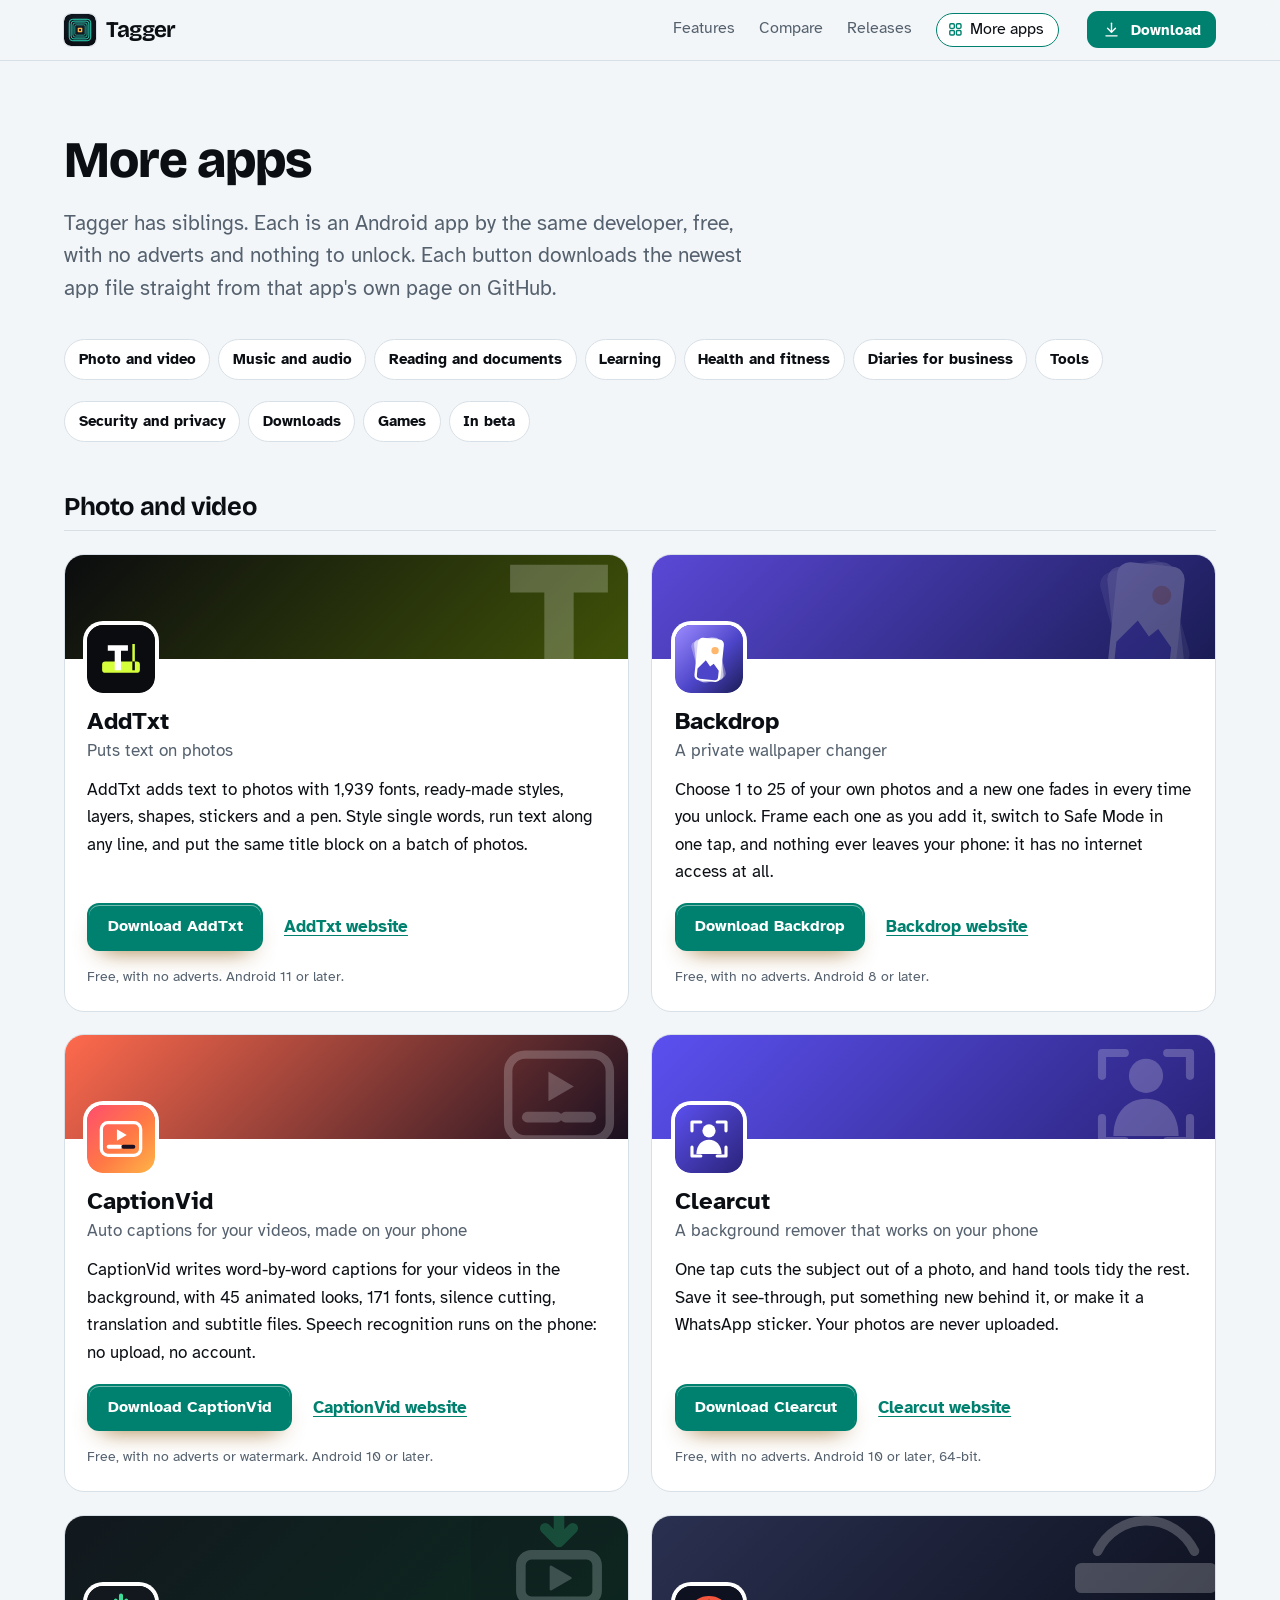
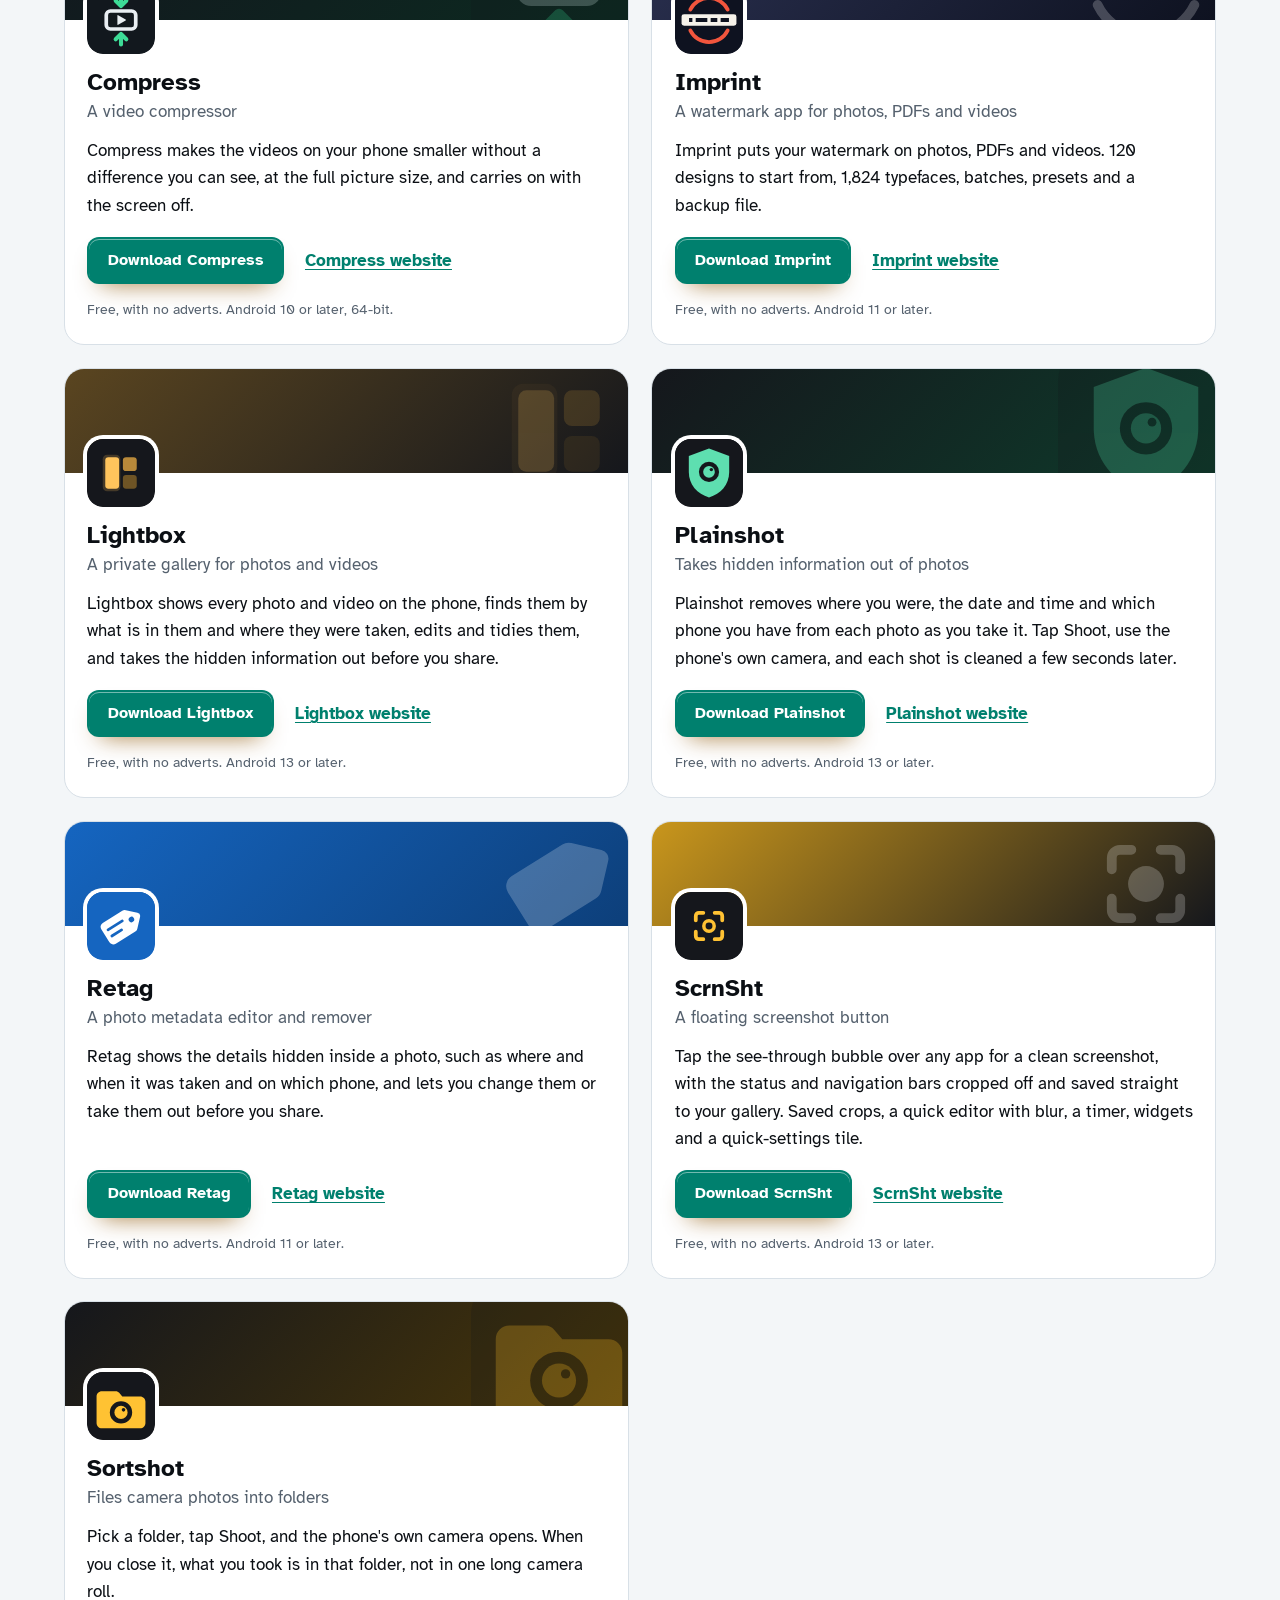
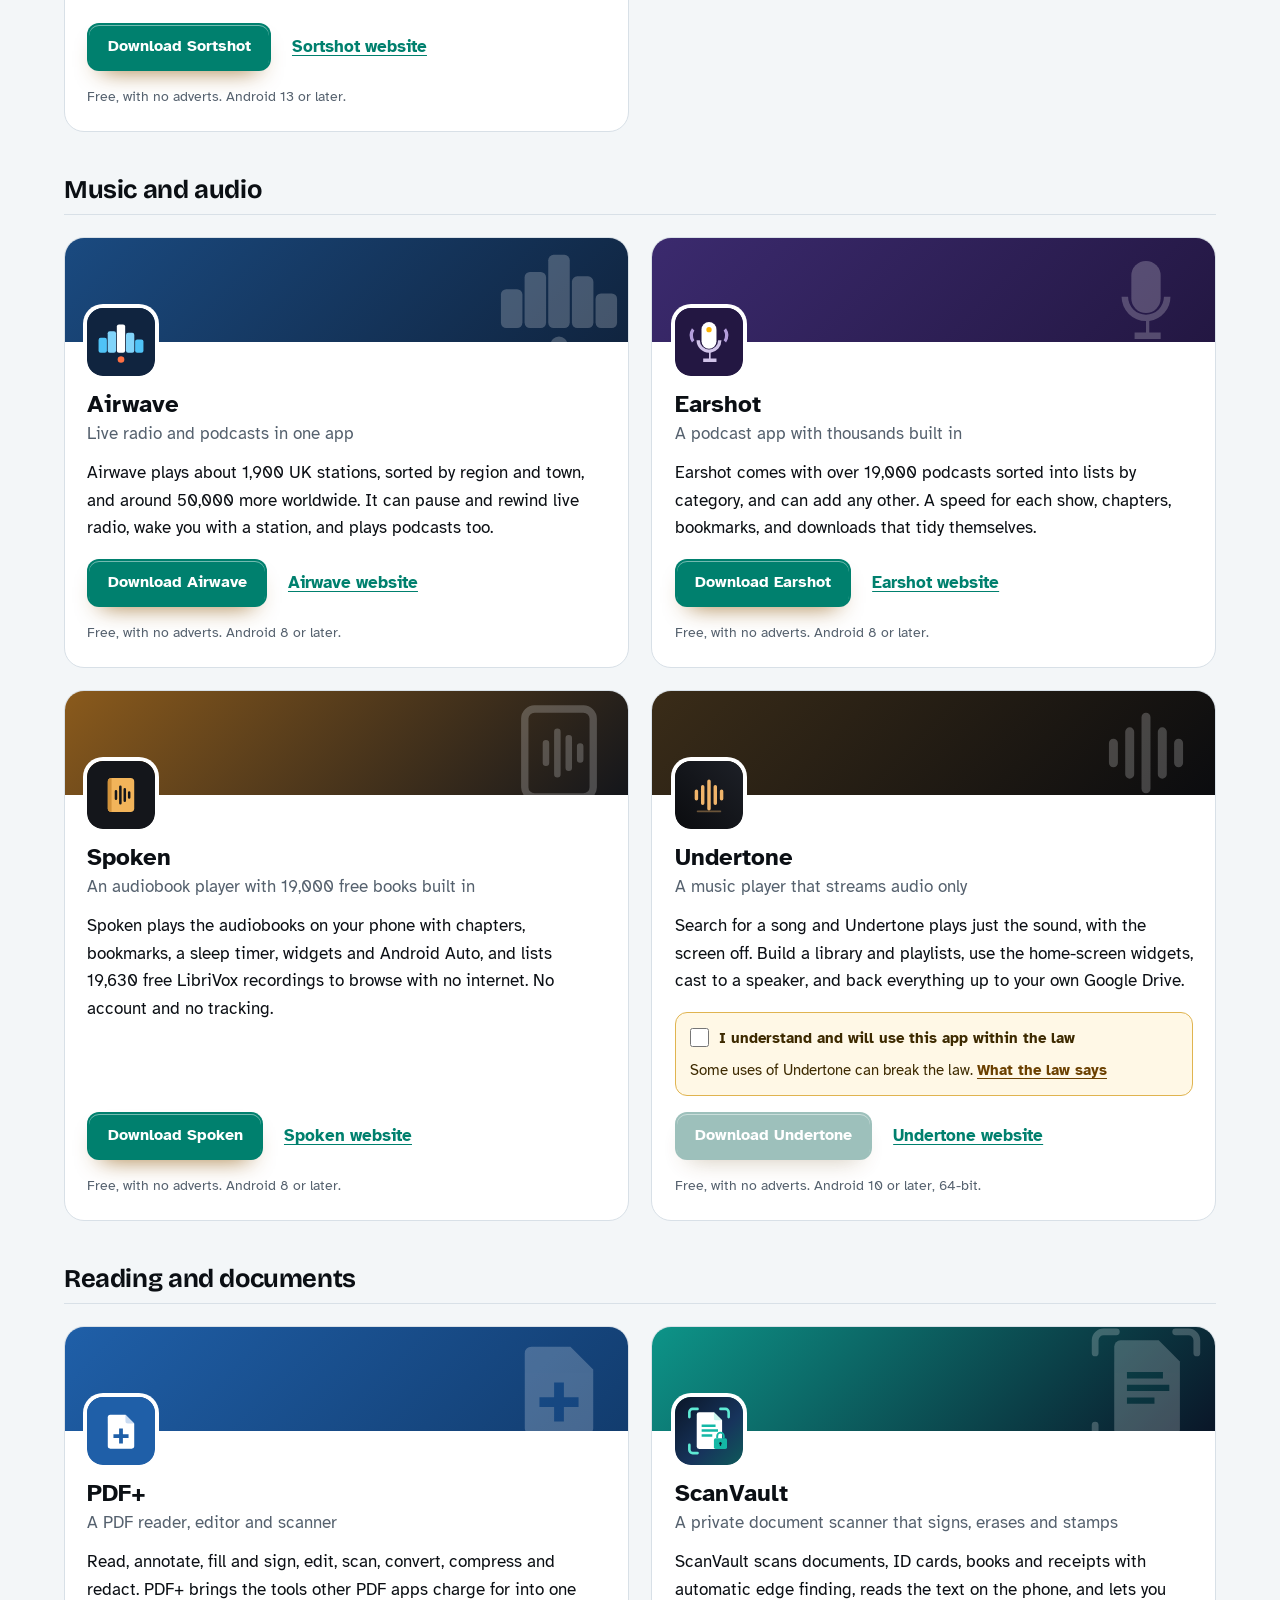
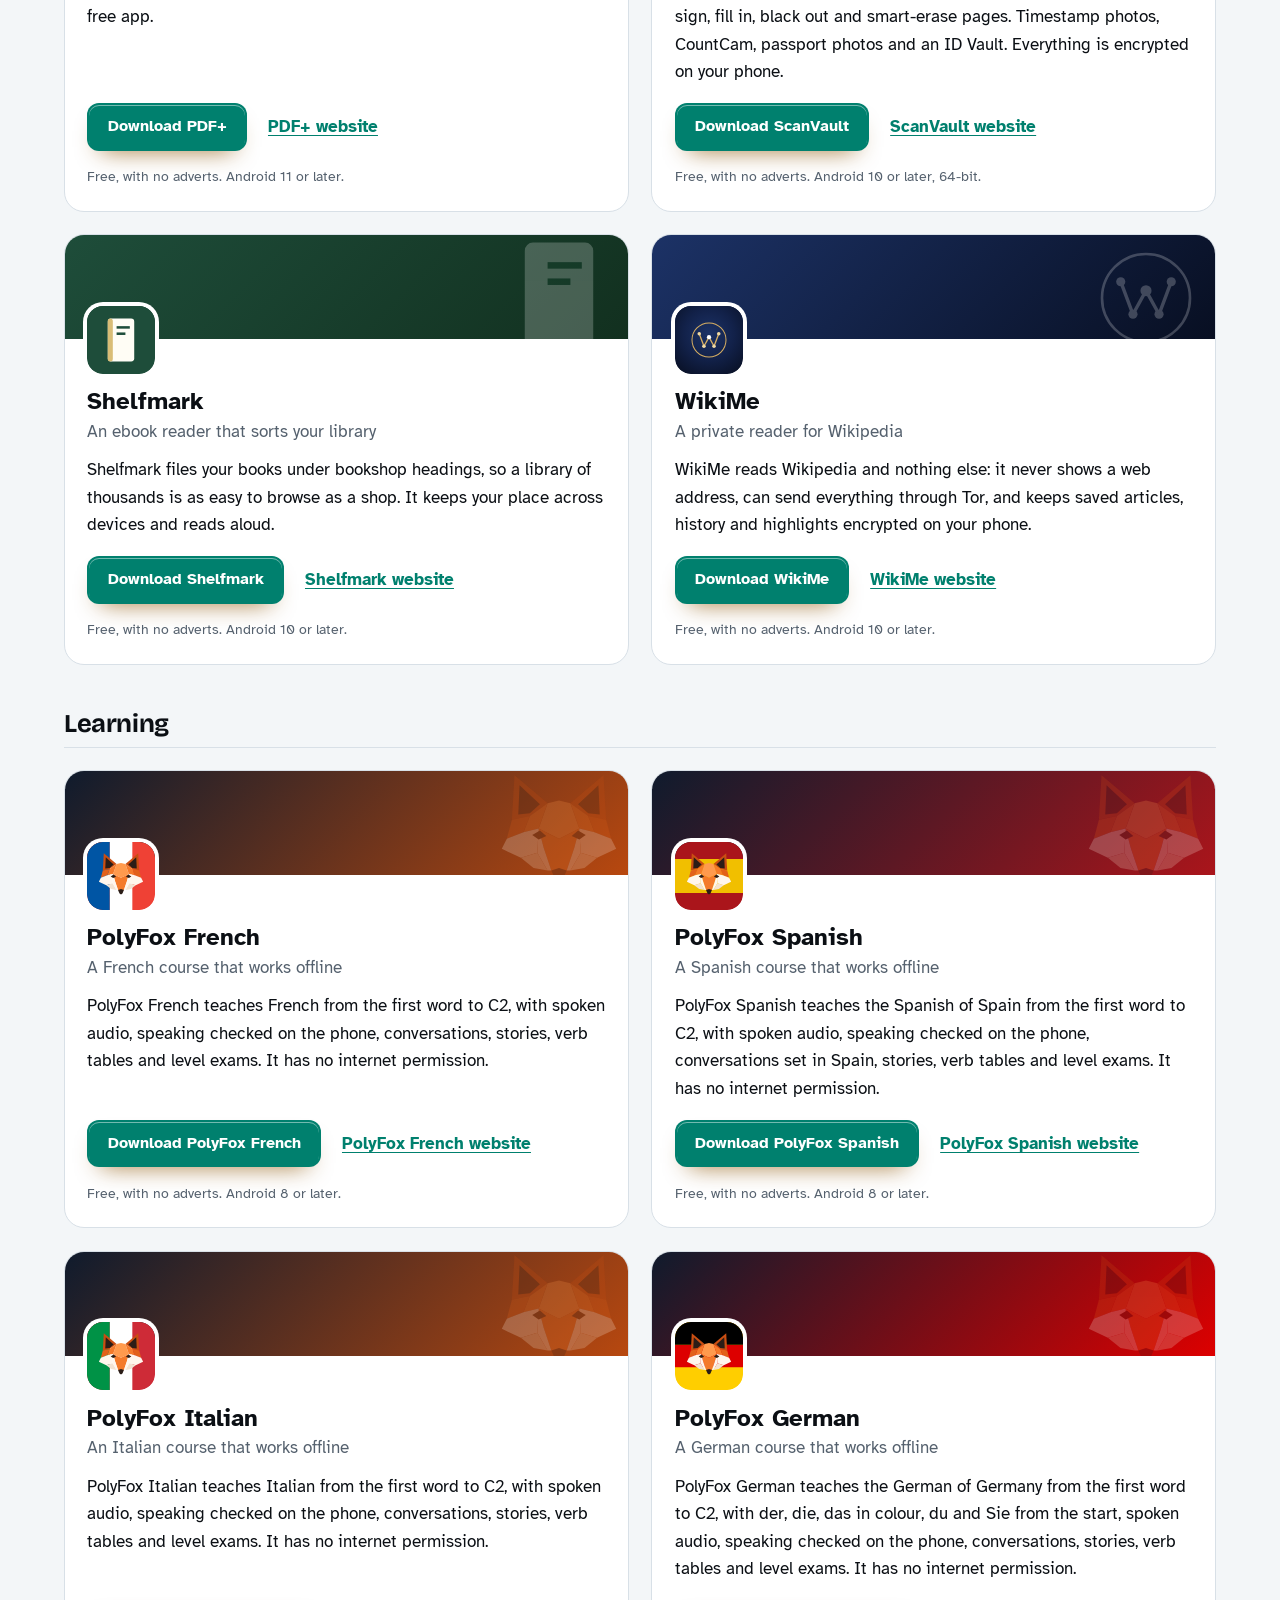
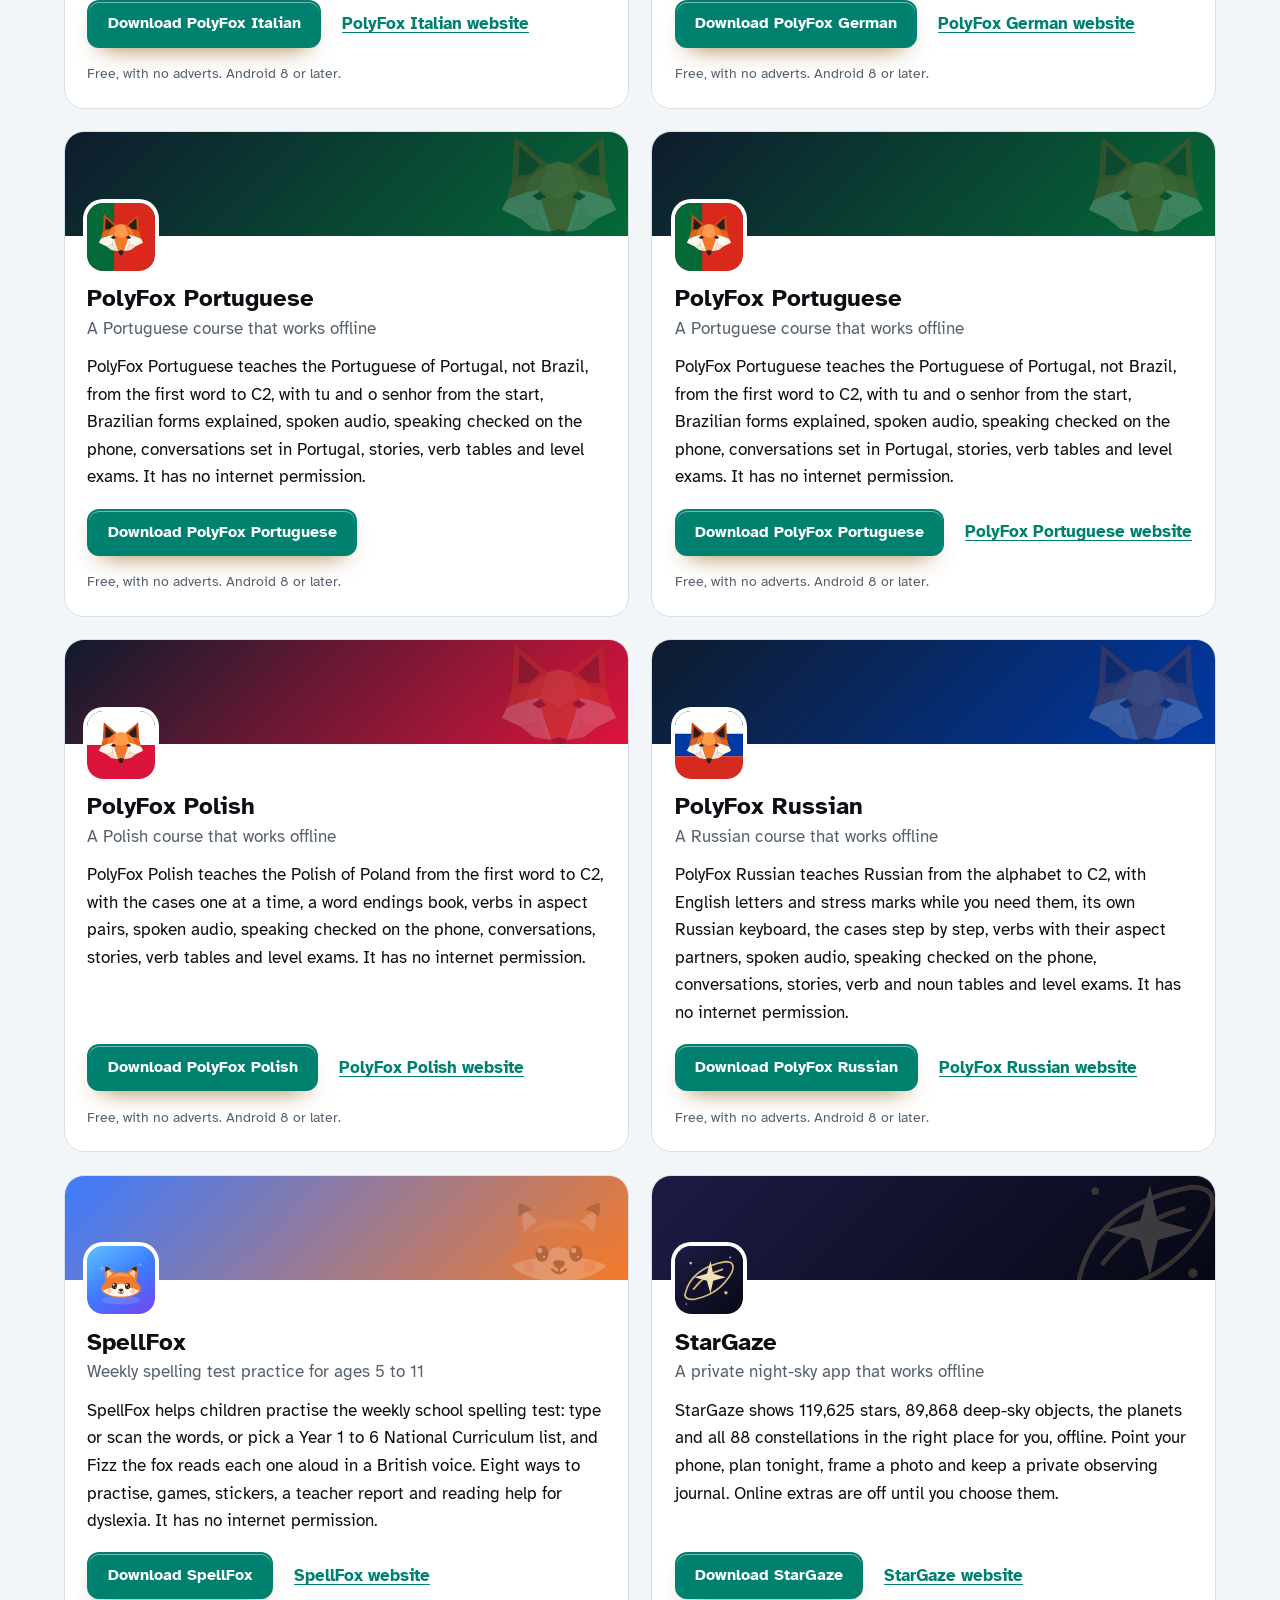
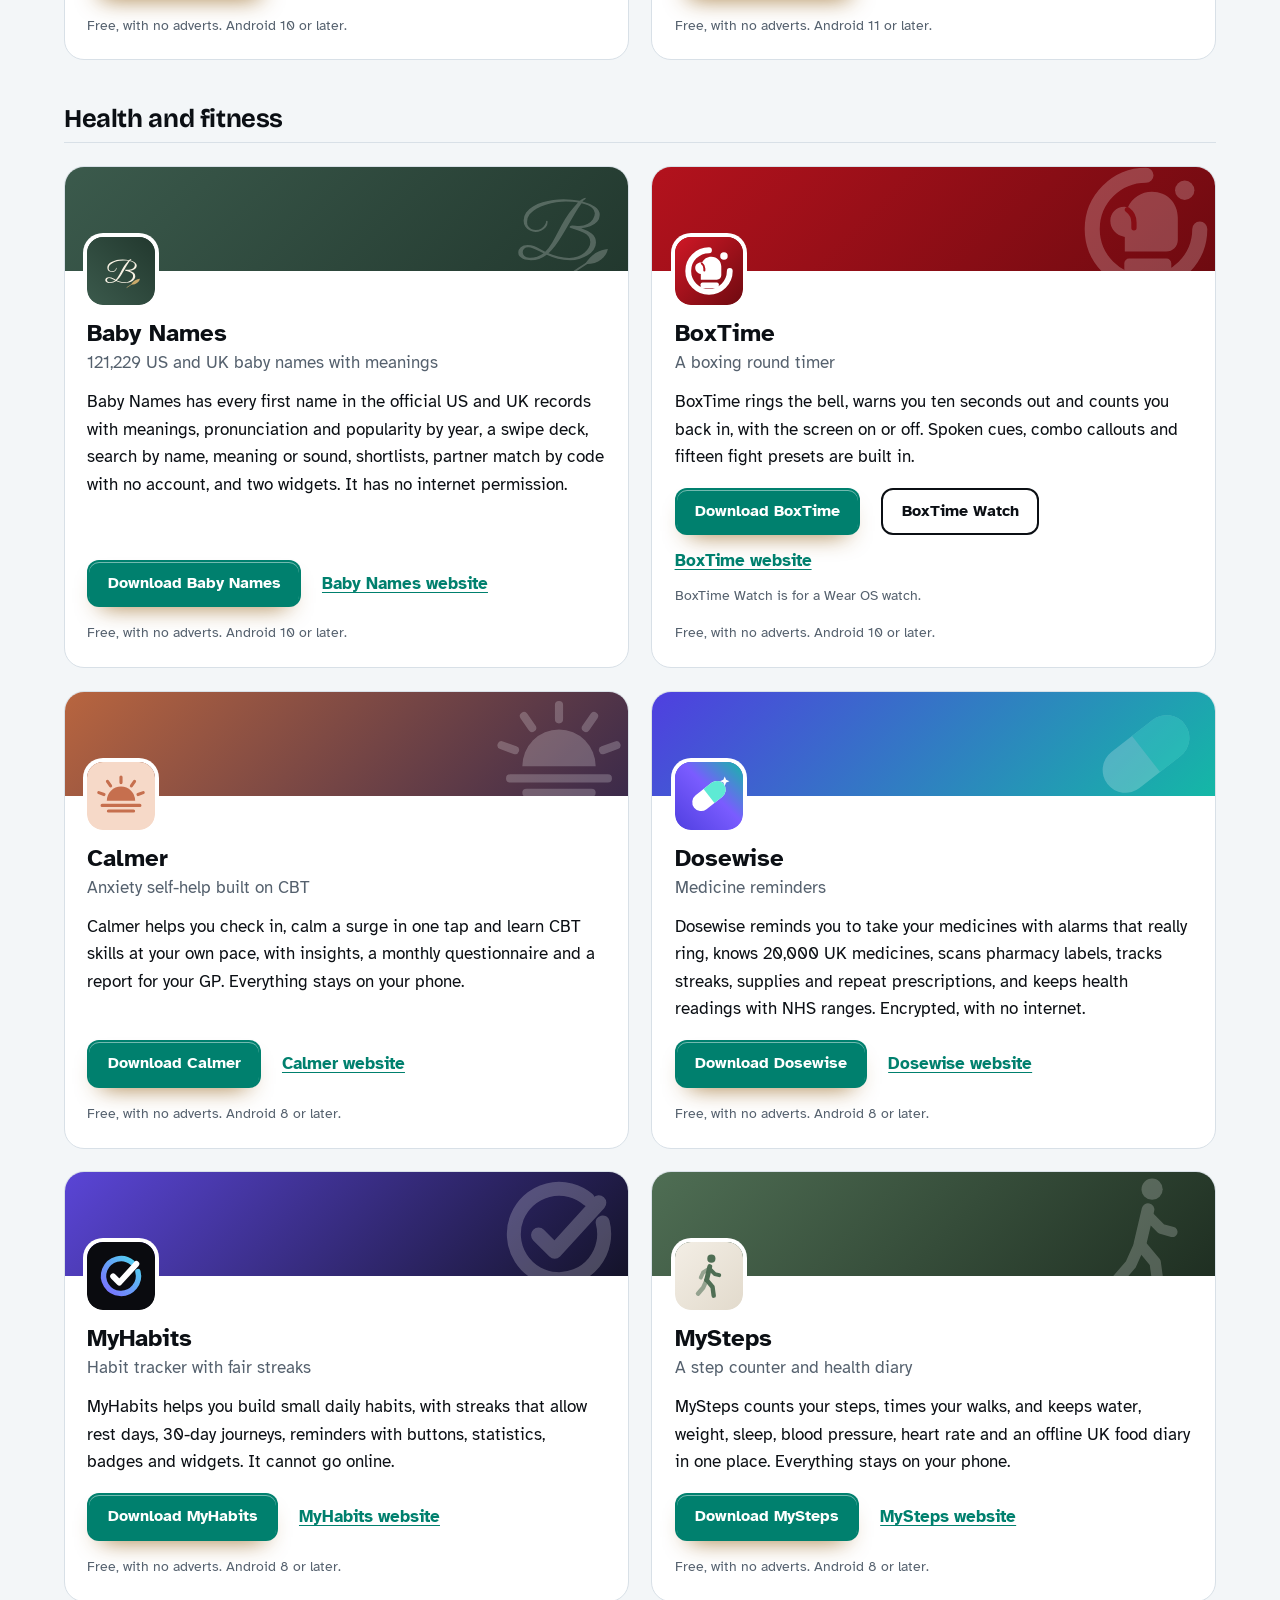
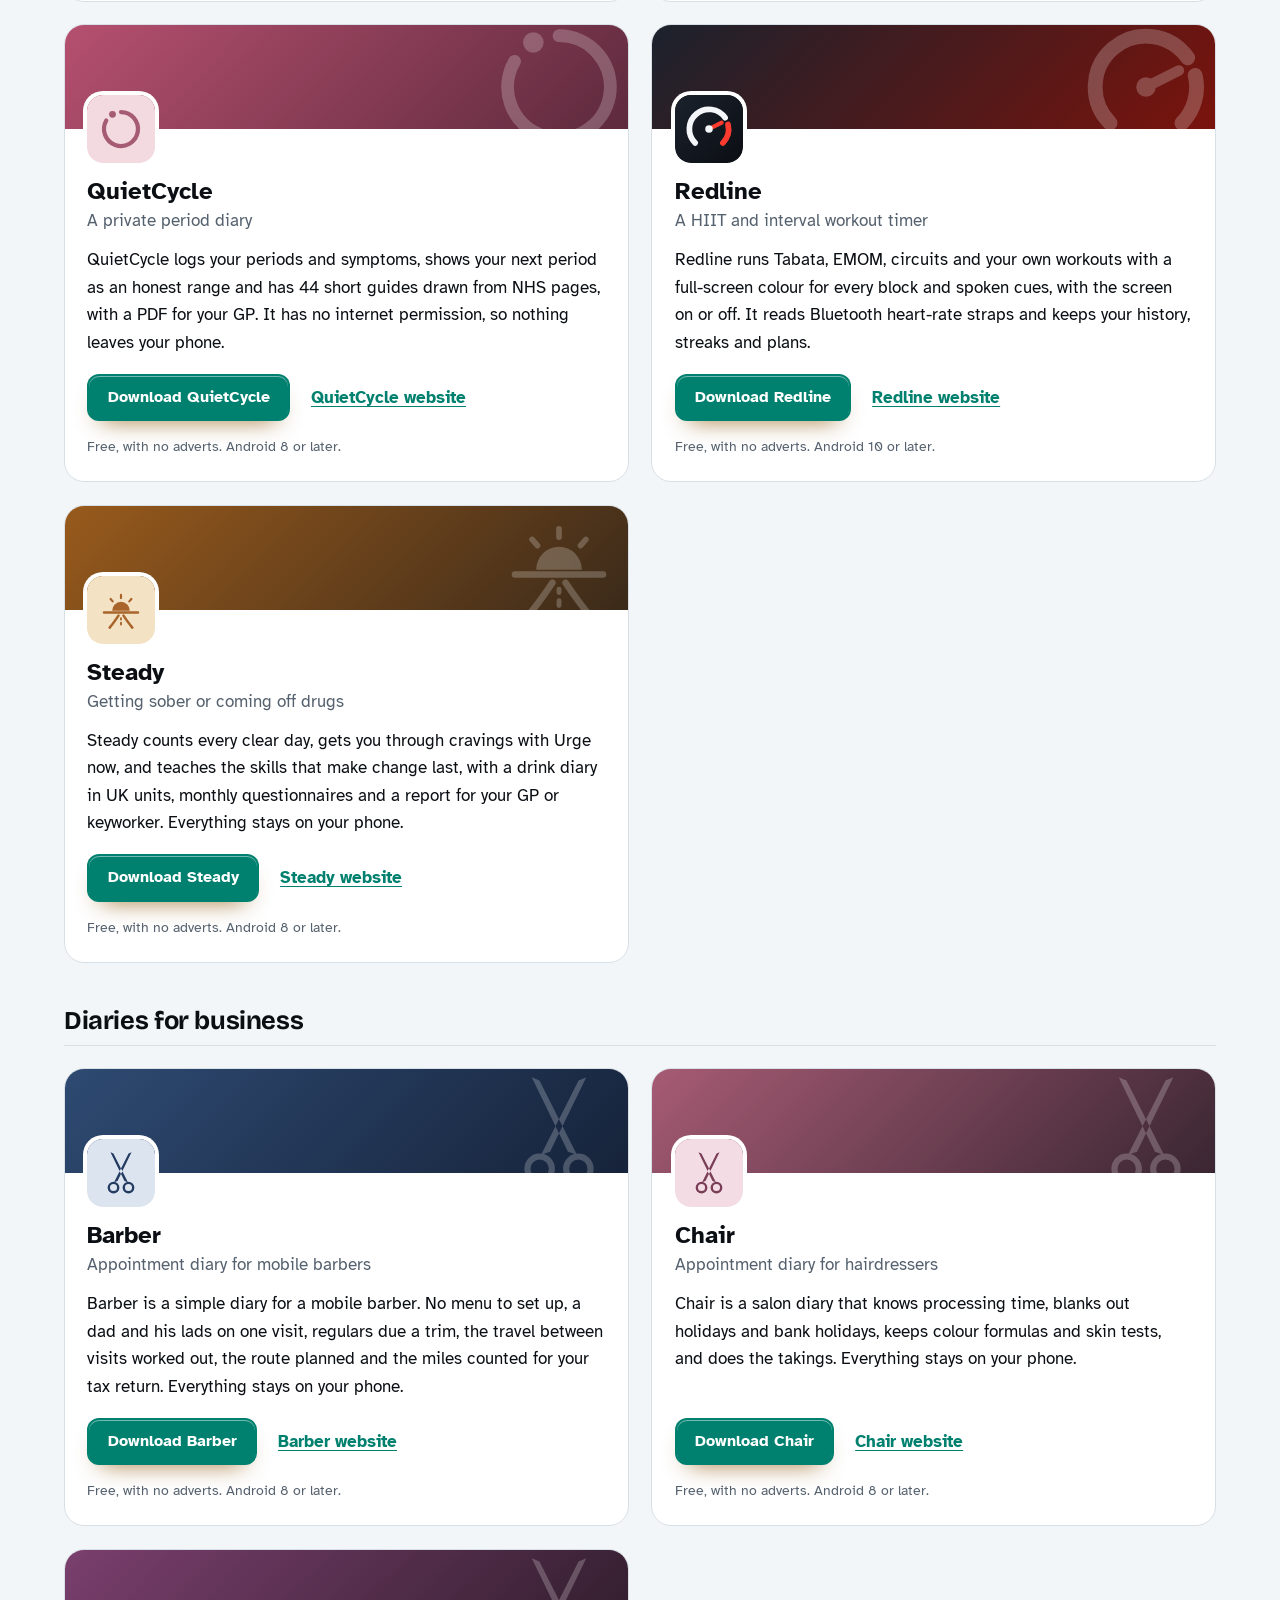
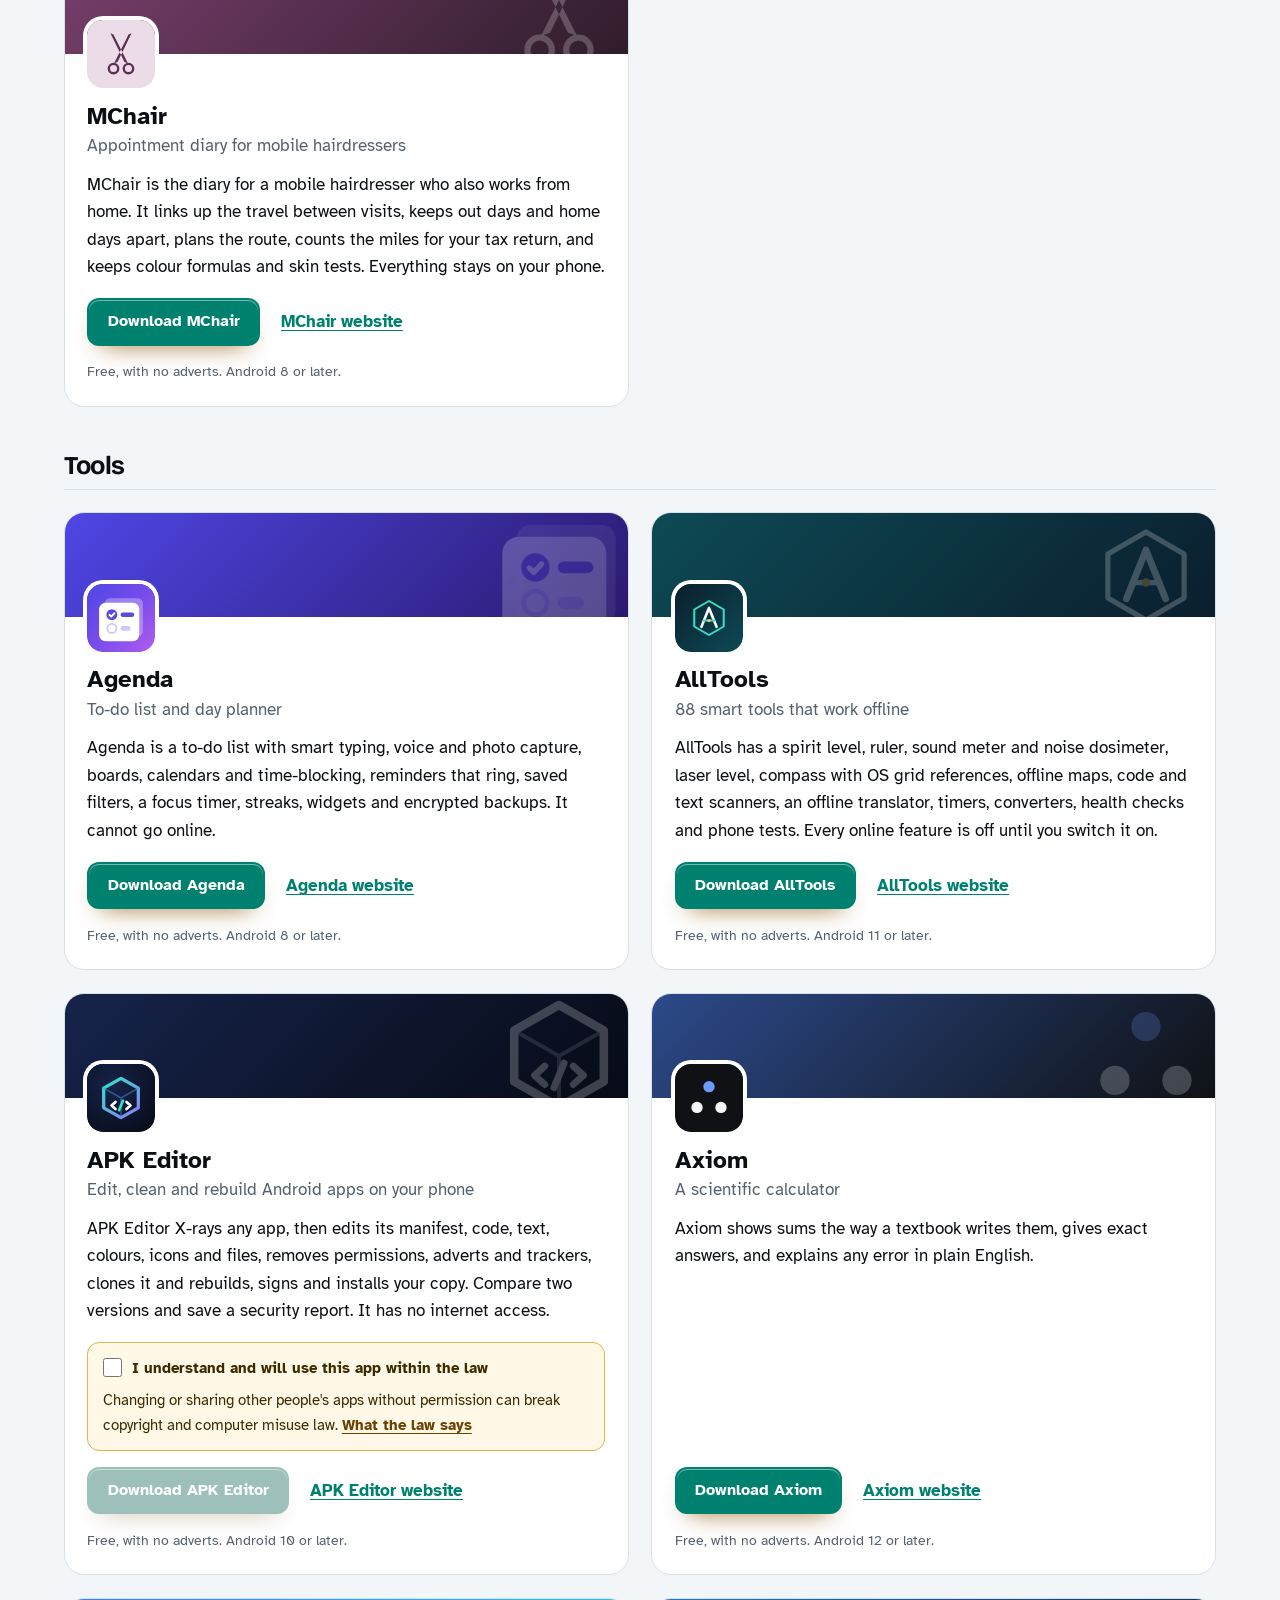
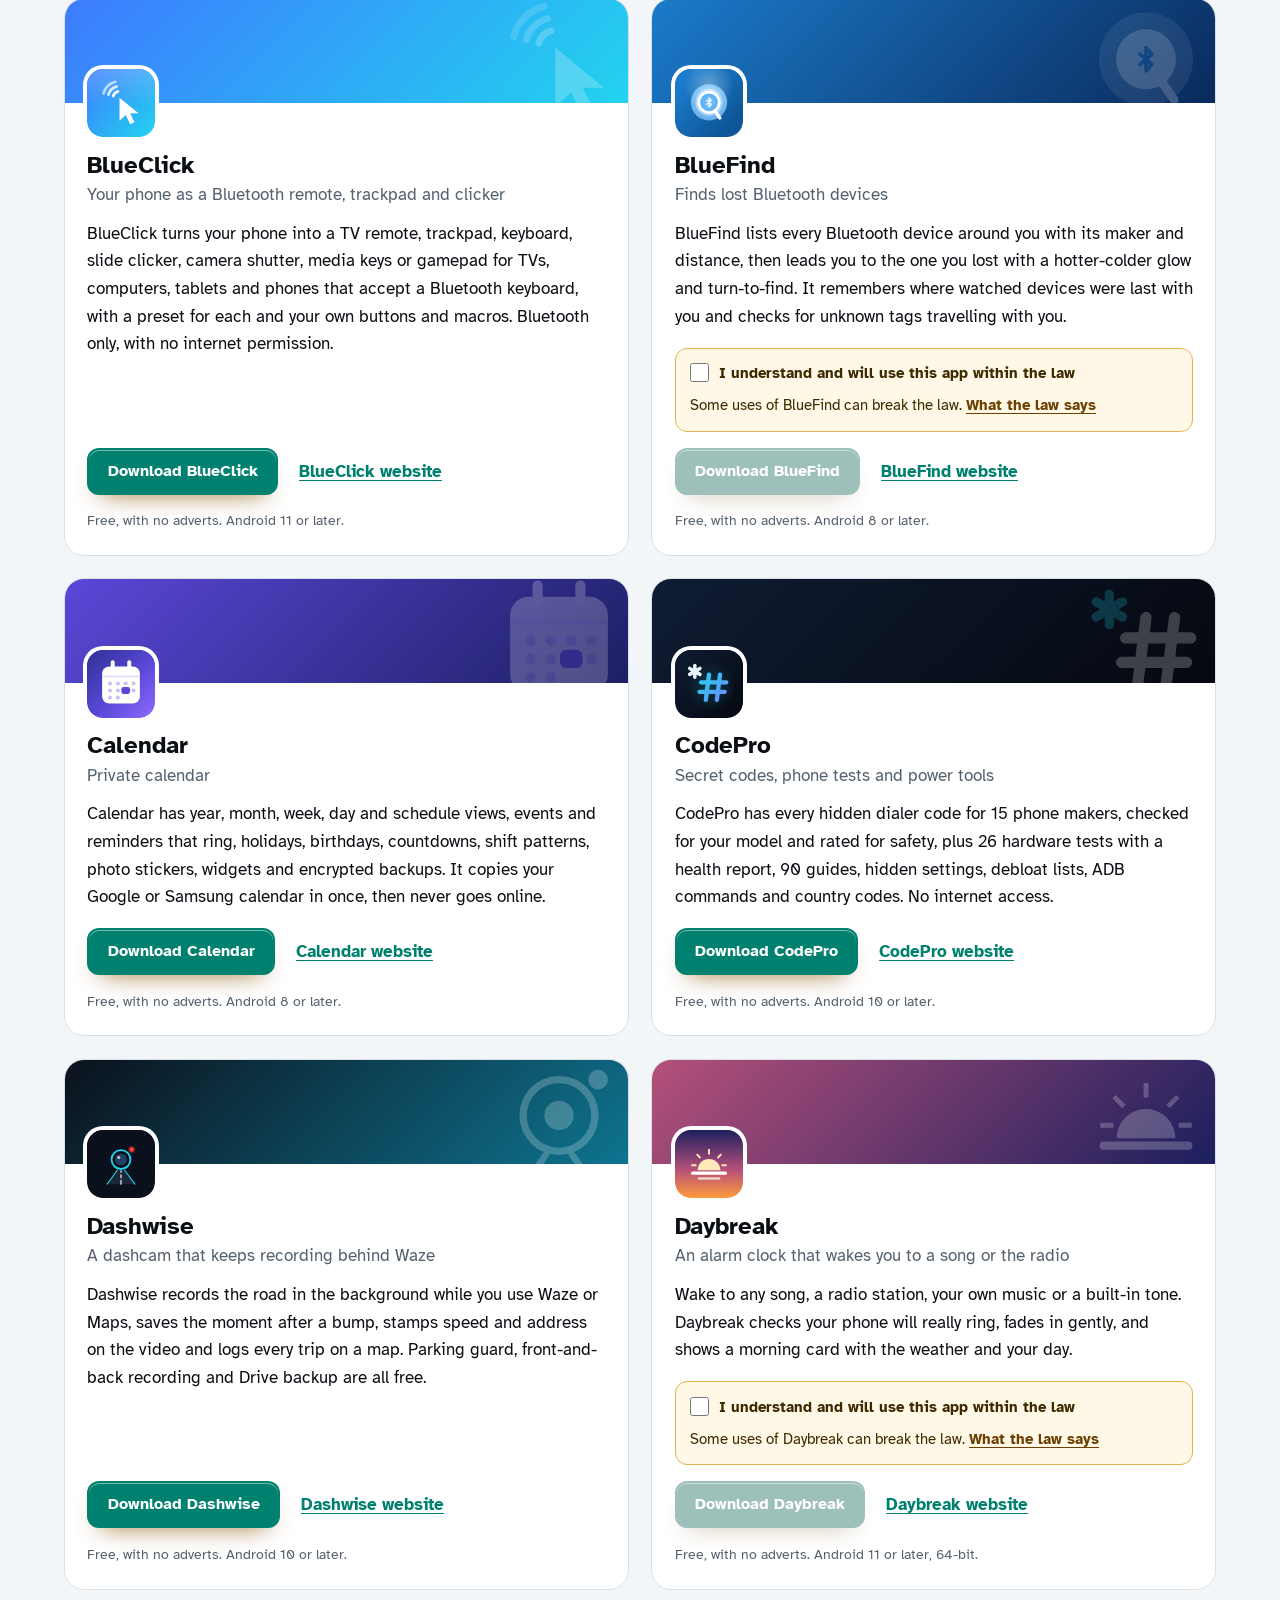
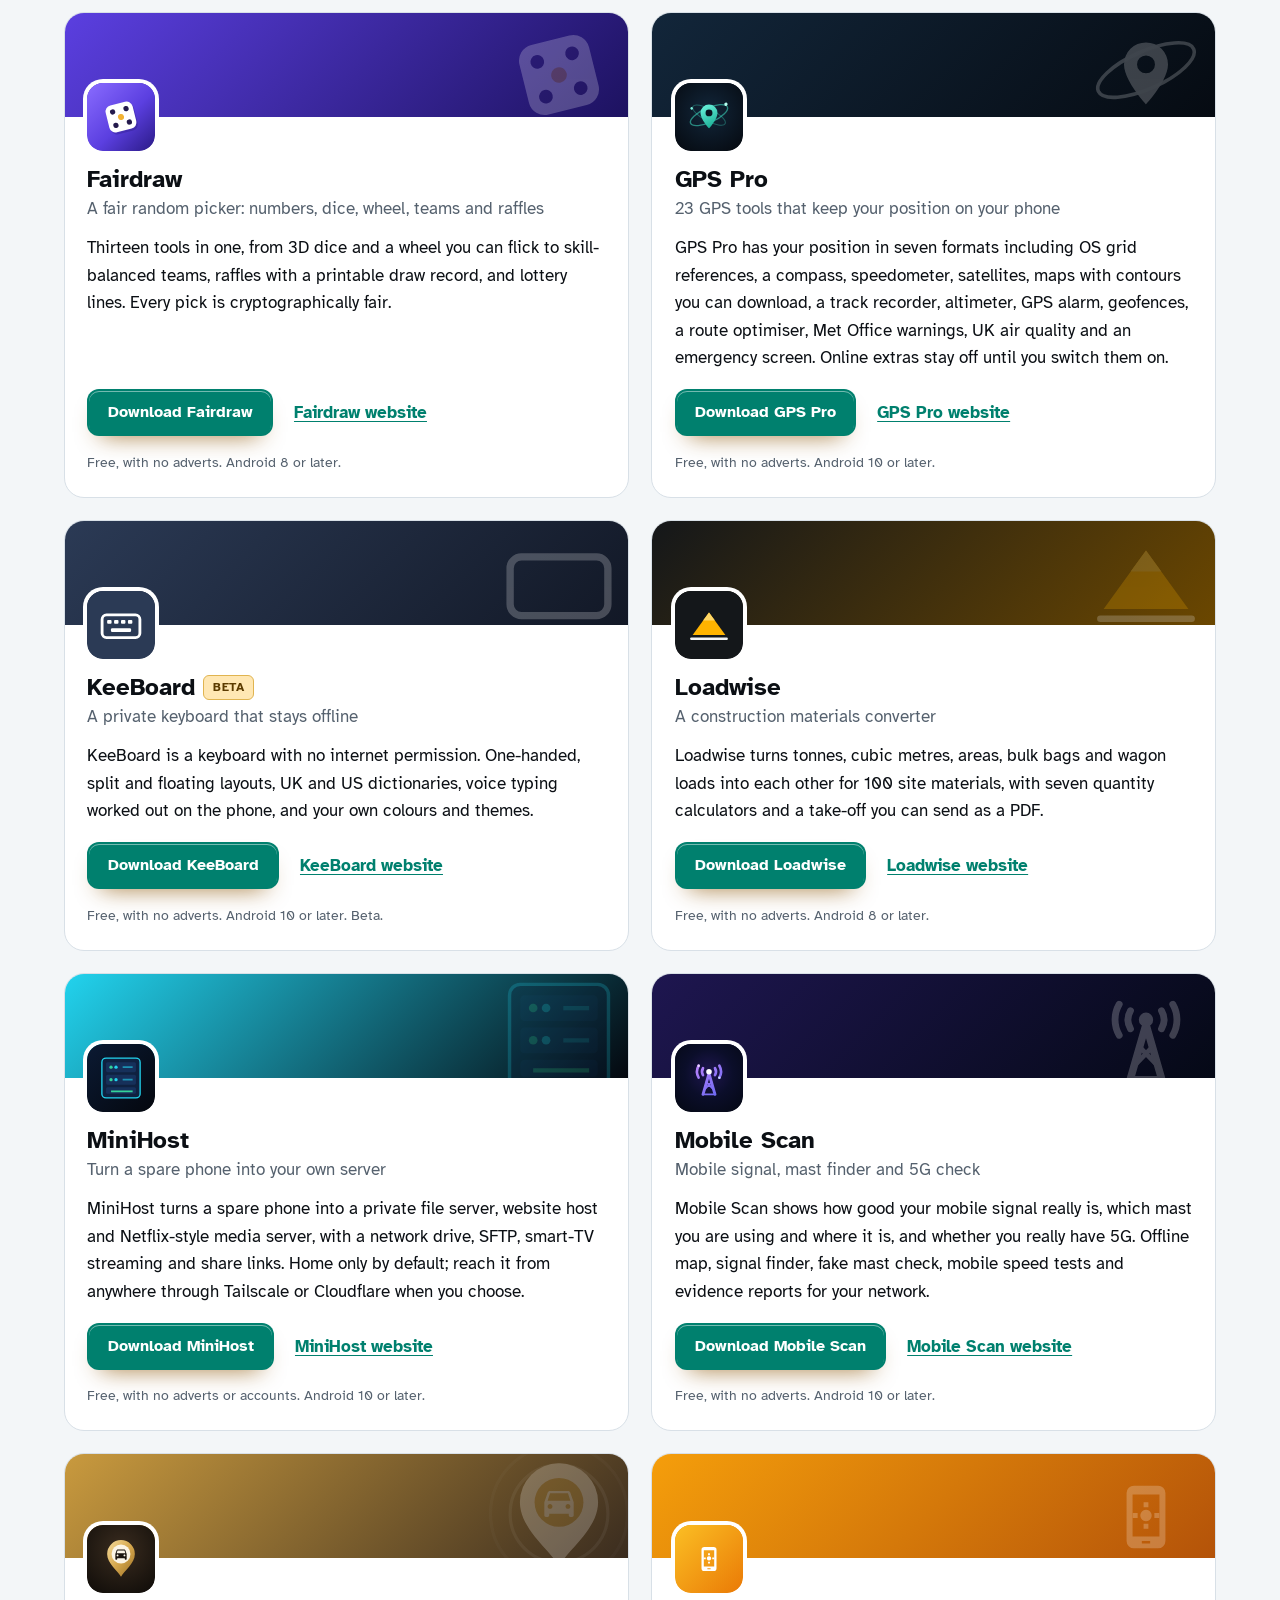
==== commit 2ef8355d: "More apps: add SpellFox" ====
--- a/more-apps.html
+++ b/more-apps.html
@@ -4,7 +4,7 @@
 <meta charset="utf-8">
 <meta name="viewport" content="width=device-width, initial-scale=1">
 <title>More free Android apps from the maker of Tagger</title>
-<meta name="description" content="All 98 free Android apps from the maker of Tagger, in one list by category, each with its download and a link to its website.">
+<meta name="description" content="All 99 free Android apps from the maker of Tagger, in one list by category, each with its download and a link to its website.">
 <meta name="author" content="Jonathan Jackson">
 <link rel="canonical" href="https://customgpter.github.io/tagger/more-apps.html">
 <meta name="theme-color" content="#f3f6f8" media="(prefers-color-scheme: light)">
@@ -12,7 +12,7 @@
 <meta property="og:type" content="website">
 <meta property="og:site_name" content="Tagger">
 <meta property="og:title" content="More free Android apps from the maker of Tagger">
-<meta property="og:description" content="All 98 free Android apps from the maker of Tagger, in one list by category, each with its download and a link to its website.">
+<meta property="og:description" content="All 99 free Android apps from the maker of Tagger, in one list by category, each with its download and a link to its website.">
 <meta property="og:url" content="https://customgpter.github.io/tagger/more-apps.html">
 <meta property="og:image" content="https://customgpter.github.io/tagger/assets/og.png">
 <meta property="og:image:width" content="1200">
@@ -26,7 +26,7 @@
 <link rel="preload" href="./assets/fonts/atkinson-hyperlegible-latin-400-normal.woff2" as="font" type="font/woff2" crossorigin>
 <link rel="stylesheet" href="./assets/site.css?v=1">
 <link rel="stylesheet" href="./assets/house.css?v=1">
-<script type="application/ld+json">{"@context":"https://schema.org","@type":"ItemList","name":"Apps from the maker of Tagger","url":"https://customgpter.github.io/tagger/more-apps.html","itemListElement":[{"@type":"ListItem","position":1,"name":"AddTxt","url":"https://customgpter.github.io/addtxt/"},{"@type":"ListItem","position":2,"name":"Backdrop","url":"https://customgpter.github.io/backdrop/"},{"@type":"ListItem","position":3,"name":"CaptionVid","url":"https://customgpter.github.io/captionvid/"},{"@type":"ListItem","position":4,"name":"Clearcut","url":"https://customgpter.github.io/clearcut/"},{"@type":"ListItem","position":5,"name":"Compress","url":"https://customgpter.github.io/compress/"},{"@type":"ListItem","position":6,"name":"Imprint","url":"https://customgpter.github.io/imprint/"},{"@type":"ListItem","position":7,"name":"Lightbox","url":"https://customgpter.github.io/lightbox/"},{"@type":"ListItem","position":8,"name":"Plainshot","url":"https://customgpter.github.io/plainshot/"},{"@type":"ListItem","position":9,"name":"Retag","url":"https://customgpter.github.io/retag/"},{"@type":"ListItem","position":10,"name":"ScrnSht","url":"https://customgpter.github.io/scrnsht/"},{"@type":"ListItem","position":11,"name":"Sortshot","url":"https://customgpter.github.io/sortshot/"},{"@type":"ListItem","position":12,"name":"Airwave","url":"https://customgpter.github.io/airwave/"},{"@type":"ListItem","position":13,"name":"Earshot","url":"https://customgpter.github.io/earshot/"},{"@type":"ListItem","position":14,"name":"Spoken","url":"https://customgpter.github.io/spoken/"},{"@type":"ListItem","position":15,"name":"Undertone","url":"https://customgpter.github.io/undertone/"},{"@type":"ListItem","position":16,"name":"PDF+","url":"https://customgpter.github.io/pdfplus/"},{"@type":"ListItem","position":17,"name":"ScanVault","url":"https://customgpter.github.io/scanvault/"},{"@type":"ListItem","position":18,"name":"Shelfmark","url":"https://customgpter.github.io/shelfmark/"},{"@type":"ListItem","position":19,"name":"WikiMe","url":"https://customgpter.github.io/wikime/"},{"@type":"ListItem","position":20,"name":"PolyFox French","url":"https://customgpter.github.io/polyfox/"},{"@type":"ListItem","position":21,"name":"PolyFox German","url":"https://customgpter.github.io/polyfox-german/"},{"@type":"ListItem","position":22,"name":"PolyFox Portuguese","url":"https://customgpter.github.io/polyfox-portuguese/"},{"@type":"ListItem","position":23,"name":"PolyFox Polish","url":"https://customgpter.github.io/polyfox-polish/"},{"@type":"ListItem","position":24,"name":"PolyFox Russian","url":"https://customgpter.github.io/polyfox-russian/"},{"@type":"ListItem","position":25,"name":"StarGaze","url":"https://customgpter.github.io/stargaze/"},{"@type":"ListItem","position":26,"name":"Baby Names","url":"https://customgpter.github.io/babynames/"},{"@type":"ListItem","position":27,"name":"BoxTime","url":"https://customgpter.github.io/boxtime/"},{"@type":"ListItem","position":28,"name":"Calmer","url":"https://customgpter.github.io/calmer/"},{"@type":"ListItem","position":29,"name":"Dosewise","url":"https://customgpter.github.io/dosewise/"},{"@type":"ListItem","position":30,"name":"MyHabits","url":"https://customgpter.github.io/myhabits/"},{"@type":"ListItem","position":31,"name":"MySteps","url":"https://customgpter.github.io/mysteps/"},{"@type":"ListItem","position":32,"name":"QuietCycle","url":"https://customgpter.github.io/quietcycle/"},{"@type":"ListItem","position":33,"name":"Redline","url":"https://customgpter.github.io/redline/"},{"@type":"ListItem","position":34,"name":"Steady","url":"https://customgpter.github.io/steady/"},{"@type":"ListItem","position":35,"name":"Barber","url":"https://customgpter.github.io/barber/"},{"@type":"ListItem","position":36,"name":"Chair","url":"https://customgpter.github.io/chair/"},{"@type":"ListItem","position":37,"name":"MChair","url":"https://customgpter.github.io/mchair/"},{"@type":"ListItem","position":38,"name":"Agenda","url":"https://customgpter.github.io/agenda/"},{"@type":"ListItem","position":39,"name":"AllTools","url":"https://customgpter.github.io/alltools/"},{"@type":"ListItem","position":40,"name":"APK Editor","url":"https://customgpter.github.io/apkeditor/"},{"@type":"ListItem","position":41,"name":"Axiom","url":"https://customgpter.github.io/axiom/"},{"@type":"ListItem","position":42,"name":"BlueClick","url":"https://customgpter.github.io/blueclick/"},{"@type":"ListItem","position":43,"name":"BlueFind","url":"https://customgpter.github.io/bluefind/"},{"@type":"ListItem","position":44,"name":"Calendar","url":"https://customgpter.github.io/calendar/"},{"@type":"ListItem","position":45,"name":"CodePro","url":"https://customgpter.github.io/codepro/"},{"@type":"ListItem","position":46,"name":"Dashwise","url":"https://customgpter.github.io/dashwise/"},{"@type":"ListItem","position":47,"name":"Daybreak","url":"https://customgpter.github.io/daybreak/"},{"@type":"ListItem","position":48,"name":"Fairdraw","url":"https://customgpter.github.io/fairdraw/"},{"@type":"ListItem","position":49,"name":"GPS Pro","url":"https://customgpter.github.io/gpspro/"},{"@type":"ListItem","position":50,"name":"KeeBoard","url":"https://customgpter.github.io/keeboard/"},{"@type":"ListItem","position":51,"name":"Loadwise","url":"https://customgpter.github.io/loadwise/"},{"@type":"ListItem","position":52,"name":"MiniHost","url":"https://customgpter.github.io/minihost/"},{"@type":"ListItem","position":53,"name":"Mobile Scan","url":"https://customgpter.github.io/mobilescan/"},{"@type":"ListItem","position":54,"name":"Parkwise","url":"https://customgpter.github.io/parkwise/"},{"@type":"ListItem","position":55,"name":"Pocketmind","url":"https://customgpter.github.io/pocketmind/"},{"@type":"ListItem","position":56,"name":"Refine","url":"https://customgpter.github.io/refine/"},{"@type":"ListItem","position":57,"name":"Shiftwise","url":"https://customgpter.github.io/shiftwise/"},{"@type":"ListItem","position":58,"name":"SimpleCalc","url":"https://customgpter.github.io/simplecalc/"},{"@type":"ListItem","position":59,"name":"Skyline","url":"https://customgpter.github.io/skyline/"},{"@type":"ListItem","position":60,"name":"Slipway","url":"https://customgpter.github.io/slipway/"},{"@type":"ListItem","position":61,"name":"Tagger","url":"https://customgpter.github.io/tagger/"},{"@type":"ListItem","position":62,"name":"TotalClean","url":"https://customgpter.github.io/totalclean/"},{"@type":"ListItem","position":63,"name":"TVLink","url":"https://customgpter.github.io/tvlink/"},{"@type":"ListItem","position":64,"name":"Unbox","url":"https://customgpter.github.io/unbox/"},{"@type":"ListItem","position":65,"name":"WhatsKeep","url":"https://customgpter.github.io/whatskeep/"},{"@type":"ListItem","position":66,"name":"WiFi Scan","url":"https://customgpter.github.io/wifiscan/"},{"@type":"ListItem","position":67,"name":"Auditly","url":"https://customgpter.github.io/auditly/"},{"@type":"ListItem","position":68,"name":"Backchannel","url":"https://customgpter.github.io/backchannel/"},{"@type":"ListItem","position":69,"name":"ENotes","url":"https://customgpter.github.io/enotes/"},{"@type":"ListItem","position":70,"name":"FindMe","url":"https://customgpter.github.io/findme/"},{"@type":"ListItem","position":71,"name":"iLock","url":"https://customgpter.github.io/ilock/"},{"@type":"ListItem","position":72,"name":"ImSafe","url":"https://customgpter.github.io/imsafe/"},{"@type":"ListItem","position":73,"name":"IShred","url":"https://customgpter.github.io/ishred/"},{"@type":"ListItem","position":74,"name":"LockBox","url":"https://customgpter.github.io/lockbox/"},{"@type":"ListItem","position":75,"name":"PassVault","url":"https://customgpter.github.io/passvault/"},{"@type":"ListItem","position":76,"name":"SpyFind","url":"https://customgpter.github.io/spyfind/"},{"@type":"ListItem","position":77,"name":"TextWipe","url":"https://customgpter.github.io/textwipe/"},{"@type":"ListItem","position":78,"name":"Tracewire","url":"https://customgpter.github.io/tracewire/"},{"@type":"ListItem","position":79,"name":"Vigil","url":"https://customgpter.github.io/vigil/"},{"@type":"ListItem","position":80,"name":"Grab","url":"https://customgpter.github.io/grab/"},{"@type":"ListItem","position":81,"name":"Swarm","url":"https://customgpter.github.io/swarm/"},{"@type":"ListItem","position":82,"name":"Plane Games","url":"https://customgpter.github.io/plane-games/"},{"@type":"ListItem","position":83,"name":"Ninefold","url":"https://customgpter.github.io/ninefold/"},{"@type":"ListItem","position":84,"name":"Cubewise","url":"https://customgpter.github.io/cubewise/"},{"@type":"ListItem","position":85,"name":"Tilewise","url":"https://customgpter.github.io/tilewise/"},{"@type":"ListItem","position":86,"name":"Letterwise","url":"https://customgpter.github.io/letterwise/"},{"@type":"ListItem","position":87,"name":"Kingside","url":"https://customgpter.github.io/kingside/"},{"@type":"ListItem","position":88,"name":"Deckhand","url":"https://customgpter.github.io/deckhand/"},{"@type":"ListItem","position":89,"name":"SNESForge","url":"https://customgpter.github.io/snesforge/"},{"@type":"ListItem","position":90,"name":"Fame Boy","url":"https://customgpter.github.io/fameboy/"},{"@type":"ListItem","position":91,"name":"PSPPro","url":"https://customgpter.github.io/psppro/"},{"@type":"ListItem","position":92,"name":"MegaGen","url":"https://customgpter.github.io/megagen/"},{"@type":"ListItem","position":93,"name":"QVR","url":"https://customgpter.github.io/qvr/"},{"@type":"ListItem","position":94,"name":"QVR Watch","url":"https://customgpter.github.io/qvr-watch/"},{"@type":"ListItem","position":95,"name":"QVRLite","url":"https://customgpter.github.io/qvrlite/"},{"@type":"ListItem","position":96,"name":"Onionz","url":"https://customgpter.github.io/onionz/"},{"@type":"ListItem","position":97,"name":"OnionzWeb","url":"https://customgpter.github.io/onionzweb/"}]}</script>
+<script type="application/ld+json">{"@context":"https://schema.org","@type":"ItemList","name":"Apps from the maker of Tagger","url":"https://customgpter.github.io/tagger/more-apps.html","itemListElement":[{"@type":"ListItem","position":1,"name":"AddTxt","url":"https://customgpter.github.io/addtxt/"},{"@type":"ListItem","position":2,"name":"Backdrop","url":"https://customgpter.github.io/backdrop/"},{"@type":"ListItem","position":3,"name":"CaptionVid","url":"https://customgpter.github.io/captionvid/"},{"@type":"ListItem","position":4,"name":"Clearcut","url":"https://customgpter.github.io/clearcut/"},{"@type":"ListItem","position":5,"name":"Compress","url":"https://customgpter.github.io/compress/"},{"@type":"ListItem","position":6,"name":"Imprint","url":"https://customgpter.github.io/imprint/"},{"@type":"ListItem","position":7,"name":"Lightbox","url":"https://customgpter.github.io/lightbox/"},{"@type":"ListItem","position":8,"name":"Plainshot","url":"https://customgpter.github.io/plainshot/"},{"@type":"ListItem","position":9,"name":"Retag","url":"https://customgpter.github.io/retag/"},{"@type":"ListItem","position":10,"name":"ScrnSht","url":"https://customgpter.github.io/scrnsht/"},{"@type":"ListItem","position":11,"name":"Sortshot","url":"https://customgpter.github.io/sortshot/"},{"@type":"ListItem","position":12,"name":"Airwave","url":"https://customgpter.github.io/airwave/"},{"@type":"ListItem","position":13,"name":"Earshot","url":"https://customgpter.github.io/earshot/"},{"@type":"ListItem","position":14,"name":"Spoken","url":"https://customgpter.github.io/spoken/"},{"@type":"ListItem","position":15,"name":"Undertone","url":"https://customgpter.github.io/undertone/"},{"@type":"ListItem","position":16,"name":"PDF+","url":"https://customgpter.github.io/pdfplus/"},{"@type":"ListItem","position":17,"name":"ScanVault","url":"https://customgpter.github.io/scanvault/"},{"@type":"ListItem","position":18,"name":"Shelfmark","url":"https://customgpter.github.io/shelfmark/"},{"@type":"ListItem","position":19,"name":"WikiMe","url":"https://customgpter.github.io/wikime/"},{"@type":"ListItem","position":20,"name":"PolyFox French","url":"https://customgpter.github.io/polyfox/"},{"@type":"ListItem","position":21,"name":"PolyFox German","url":"https://customgpter.github.io/polyfox-german/"},{"@type":"ListItem","position":22,"name":"PolyFox Portuguese","url":"https://customgpter.github.io/polyfox-portuguese/"},{"@type":"ListItem","position":23,"name":"PolyFox Polish","url":"https://customgpter.github.io/polyfox-polish/"},{"@type":"ListItem","position":24,"name":"PolyFox Russian","url":"https://customgpter.github.io/polyfox-russian/"},{"@type":"ListItem","position":25,"name":"SpellFox","url":"https://customgpter.github.io/spellfox/"},{"@type":"ListItem","position":26,"name":"StarGaze","url":"https://customgpter.github.io/stargaze/"},{"@type":"ListItem","position":27,"name":"Baby Names","url":"https://customgpter.github.io/babynames/"},{"@type":"ListItem","position":28,"name":"BoxTime","url":"https://customgpter.github.io/boxtime/"},{"@type":"ListItem","position":29,"name":"Calmer","url":"https://customgpter.github.io/calmer/"},{"@type":"ListItem","position":30,"name":"Dosewise","url":"https://customgpter.github.io/dosewise/"},{"@type":"ListItem","position":31,"name":"MyHabits","url":"https://customgpter.github.io/myhabits/"},{"@type":"ListItem","position":32,"name":"MySteps","url":"https://customgpter.github.io/mysteps/"},{"@type":"ListItem","position":33,"name":"QuietCycle","url":"https://customgpter.github.io/quietcycle/"},{"@type":"ListItem","position":34,"name":"Redline","url":"https://customgpter.github.io/redline/"},{"@type":"ListItem","position":35,"name":"Steady","url":"https://customgpter.github.io/steady/"},{"@type":"ListItem","position":36,"name":"Barber","url":"https://customgpter.github.io/barber/"},{"@type":"ListItem","position":37,"name":"Chair","url":"https://customgpter.github.io/chair/"},{"@type":"ListItem","position":38,"name":"MChair","url":"https://customgpter.github.io/mchair/"},{"@type":"ListItem","position":39,"name":"Agenda","url":"https://customgpter.github.io/agenda/"},{"@type":"ListItem","position":40,"name":"AllTools","url":"https://customgpter.github.io/alltools/"},{"@type":"ListItem","position":41,"name":"APK Editor","url":"https://customgpter.github.io/apkeditor/"},{"@type":"ListItem","position":42,"name":"Axiom","url":"https://customgpter.github.io/axiom/"},{"@type":"ListItem","position":43,"name":"BlueClick","url":"https://customgpter.github.io/blueclick/"},{"@type":"ListItem","position":44,"name":"BlueFind","url":"https://customgpter.github.io/bluefind/"},{"@type":"ListItem","position":45,"name":"Calendar","url":"https://customgpter.github.io/calendar/"},{"@type":"ListItem","position":46,"name":"CodePro","url":"https://customgpter.github.io/codepro/"},{"@type":"ListItem","position":47,"name":"Dashwise","url":"https://customgpter.github.io/dashwise/"},{"@type":"ListItem","position":48,"name":"Daybreak","url":"https://customgpter.github.io/daybreak/"},{"@type":"ListItem","position":49,"name":"Fairdraw","url":"https://customgpter.github.io/fairdraw/"},{"@type":"ListItem","position":50,"name":"GPS Pro","url":"https://customgpter.github.io/gpspro/"},{"@type":"ListItem","position":51,"name":"KeeBoard","url":"https://customgpter.github.io/keeboard/"},{"@type":"ListItem","position":52,"name":"Loadwise","url":"https://customgpter.github.io/loadwise/"},{"@type":"ListItem","position":53,"name":"MiniHost","url":"https://customgpter.github.io/minihost/"},{"@type":"ListItem","position":54,"name":"Mobile Scan","url":"https://customgpter.github.io/mobilescan/"},{"@type":"ListItem","position":55,"name":"Parkwise","url":"https://customgpter.github.io/parkwise/"},{"@type":"ListItem","position":56,"name":"Pocketmind","url":"https://customgpter.github.io/pocketmind/"},{"@type":"ListItem","position":57,"name":"Refine","url":"https://customgpter.github.io/refine/"},{"@type":"ListItem","position":58,"name":"Shiftwise","url":"https://customgpter.github.io/shiftwise/"},{"@type":"ListItem","position":59,"name":"SimpleCalc","url":"https://customgpter.github.io/simplecalc/"},{"@type":"ListItem","position":60,"name":"Skyline","url":"https://customgpter.github.io/skyline/"},{"@type":"ListItem","position":61,"name":"Slipway","url":"https://customgpter.github.io/slipway/"},{"@type":"ListItem","position":62,"name":"Tagger","url":"https://customgpter.github.io/tagger/"},{"@type":"ListItem","position":63,"name":"TotalClean","url":"https://customgpter.github.io/totalclean/"},{"@type":"ListItem","position":64,"name":"TVLink","url":"https://customgpter.github.io/tvlink/"},{"@type":"ListItem","position":65,"name":"Unbox","url":"https://customgpter.github.io/unbox/"},{"@type":"ListItem","position":66,"name":"WhatsKeep","url":"https://customgpter.github.io/whatskeep/"},{"@type":"ListItem","position":67,"name":"WiFi Scan","url":"https://customgpter.github.io/wifiscan/"},{"@type":"ListItem","position":68,"name":"Auditly","url":"https://customgpter.github.io/auditly/"},{"@type":"ListItem","position":69,"name":"Backchannel","url":"https://customgpter.github.io/backchannel/"},{"@type":"ListItem","position":70,"name":"ENotes","url":"https://customgpter.github.io/enotes/"},{"@type":"ListItem","position":71,"name":"FindMe","url":"https://customgpter.github.io/findme/"},{"@type":"ListItem","position":72,"name":"iLock","url":"https://customgpter.github.io/ilock/"},{"@type":"ListItem","position":73,"name":"ImSafe","url":"https://customgpter.github.io/imsafe/"},{"@type":"ListItem","position":74,"name":"IShred","url":"https://customgpter.github.io/ishred/"},{"@type":"ListItem","position":75,"name":"LockBox","url":"https://customgpter.github.io/lockbox/"},{"@type":"ListItem","position":76,"name":"PassVault","url":"https://customgpter.github.io/passvault/"},{"@type":"ListItem","position":77,"name":"SpyFind","url":"https://customgpter.github.io/spyfind/"},{"@type":"ListItem","position":78,"name":"TextWipe","url":"https://customgpter.github.io/textwipe/"},{"@type":"ListItem","position":79,"name":"Tracewire","url":"https://customgpter.github.io/tracewire/"},{"@type":"ListItem","position":80,"name":"Vigil","url":"https://customgpter.github.io/vigil/"},{"@type":"ListItem","position":81,"name":"Grab","url":"https://customgpter.github.io/grab/"},{"@type":"ListItem","position":82,"name":"Swarm","url":"https://customgpter.github.io/swarm/"},{"@type":"ListItem","position":83,"name":"Plane Games","url":"https://customgpter.github.io/plane-games/"},{"@type":"ListItem","position":84,"name":"Ninefold","url":"https://customgpter.github.io/ninefold/"},{"@type":"ListItem","position":85,"name":"Cubewise","url":"https://customgpter.github.io/cubewise/"},{"@type":"ListItem","position":86,"name":"Tilewise","url":"https://customgpter.github.io/tilewise/"},{"@type":"ListItem","position":87,"name":"Letterwise","url":"https://customgpter.github.io/letterwise/"},{"@type":"ListItem","position":88,"name":"Kingside","url":"https://customgpter.github.io/kingside/"},{"@type":"ListItem","position":89,"name":"Deckhand","url":"https://customgpter.github.io/deckhand/"},{"@type":"ListItem","position":90,"name":"SNESForge","url":"https://customgpter.github.io/snesforge/"},{"@type":"ListItem","position":91,"name":"Fame Boy","url":"https://customgpter.github.io/fameboy/"},{"@type":"ListItem","position":92,"name":"PSPPro","url":"https://customgpter.github.io/psppro/"},{"@type":"ListItem","position":93,"name":"MegaGen","url":"https://customgpter.github.io/megagen/"},{"@type":"ListItem","position":94,"name":"QVR","url":"https://customgpter.github.io/qvr/"},{"@type":"ListItem","position":95,"name":"QVR Watch","url":"https://customgpter.github.io/qvr-watch/"},{"@type":"ListItem","position":96,"name":"QVRLite","url":"https://customgpter.github.io/qvrlite/"},{"@type":"ListItem","position":97,"name":"Onionz","url":"https://customgpter.github.io/onionz/"},{"@type":"ListItem","position":98,"name":"OnionzWeb","url":"https://customgpter.github.io/onionzweb/"}]}</script>
 <link rel="stylesheet" href="./assets/apps-list.css?v=1">
 <script src="./assets/apps-list.js?v=1" defer></script>
 </head>
@@ -70,7 +70,7 @@
 <div class="mapps-group" role="group" aria-labelledby="apps-learning"><h2 class="mapps-cat" id="apps-learning">Learning</h2>
 <ul class="mapps"><li class="mapp" style="--b:#0f1b2d;--b2:#b8480f"><div class="mapp-cover" aria-hidden="true"><svg viewBox="0 0 108 108"><polygon fill="#C94E12" points="26.7,17.9 47.0,35.1 36.1,42.9 25.1,45.2"/><polygon fill="#C94E12" points="82.9,45.2 71.9,42.9 61.0,35.1 81.3,17.9"/><polygon fill="#2B1D17" points="29.8,24.1 42.3,35.8 36.1,41.3 29.0,42.1"/><polygon fill="#2B1D17" points="79.0,42.1 71.9,41.3 65.7,35.8 78.2,24.1"/><polygon fill="#FF9A4D" points="54.0,33.5 47.0,35.1 41.5,50.7 54.0,56.9"/><polygon fill="#FF9A4D" points="54.0,56.9 66.5,50.7 61.0,35.1 54.0,33.5"/><polygon fill="#F47A2A" points="47.0,35.1 36.1,42.9 32.2,53.0 41.5,50.7"/><polygon fill="#F47A2A" points="66.5,50.7 75.8,53.0 71.9,42.9 61.0,35.1"/><polygon fill="#E2611A" points="36.1,42.9 25.1,45.2 22.0,56.9 32.2,53.0"/><polygon fill="#E2611A" points="75.8,53.0 86.0,56.9 82.9,45.2 71.9,42.9"/><polygon fill="#FFF6EC" points="32.2,53.0 22.0,56.9 18.9,63.1 30.6,68.6 40.7,65.5 41.5,50.7"/><polygon fill="#FFF6EC" points="66.5,50.7 67.3,65.5 77.4,68.6 89.1,63.1 86.0,56.9 75.8,53.0"/><polygon fill="#F3E3D2" points="30.6,68.6 40.7,65.5 47.0,76.4 38.4,74.8"/><polygon fill="#F3E3D2" points="69.6,74.8 61.0,76.4 67.3,65.5 77.4,68.6"/><polygon fill="#F47A2A" points="41.5,50.7 54.0,56.9 54.0,78.0 49.3,76.4 44.6,62.4"/><polygon fill="#F47A2A" points="63.4,62.4 58.7,76.4 54.0,78.0 54.0,56.9 66.5,50.7"/><polygon fill="#FFF6EC" points="41.5,50.7 44.6,62.4 49.3,76.4 47.0,76.4 40.7,65.5"/><polygon fill="#FFF6EC" points="67.3,65.5 61.0,76.4 58.7,76.4 63.4,62.4 66.5,50.7"/><polygon fill="#2B1D17" points="49.3,76.4 54.0,74.8 58.7,76.4 56.3,81.9 54.0,83.4 51.7,81.9"/><polygon fill="#2B1D17" points="37.6,54.6 42.3,51.8 46.2,55.3 41.5,57.3"/><polygon fill="#2B1D17" points="66.5,57.3 61.8,55.3 65.7,51.8 70.4,54.6"/></svg></div><div class="mapp-body"><svg class="mapp-icon" viewBox="0 0 108 108" aria-hidden="true"><rect width="108" height="108" rx="24" fill="#EF4135"/><path fill="#FFFFFF" d="M36 0H72V108H36Z"/><path fill="#0055A4" d="M24 0H36V108H24A24 24 0 0 1 0 84V24A24 24 0 0 1 24 0Z"/><polygon fill="#C94E12" points="26.7,17.9 47.0,35.1 36.1,42.9 25.1,45.2"/><polygon fill="#C94E12" points="82.9,45.2 71.9,42.9 61.0,35.1 81.3,17.9"/><polygon fill="#2B1D17" points="29.8,24.1 42.3,35.8 36.1,41.3 29.0,42.1"/><polygon fill="#2B1D17" points="79.0,42.1 71.9,41.3 65.7,35.8 78.2,24.1"/><polygon fill="#FF9A4D" points="54.0,33.5 47.0,35.1 41.5,50.7 54.0,56.9"/><polygon fill="#FF9A4D" points="54.0,56.9 66.5,50.7 61.0,35.1 54.0,33.5"/><polygon fill="#F47A2A" points="47.0,35.1 36.1,42.9 32.2,53.0 41.5,50.7"/><polygon fill="#F47A2A" points="66.5,50.7 75.8,53.0 71.9,42.9 61.0,35.1"/><polygon fill="#E2611A" points="36.1,42.9 25.1,45.2 22.0,56.9 32.2,53.0"/><polygon fill="#E2611A" points="75.8,53.0 86.0,56.9 82.9,45.2 71.9,42.9"/><polygon fill="#FFF6EC" points="32.2,53.0 22.0,56.9 18.9,63.1 30.6,68.6 40.7,65.5 41.5,50.7"/><polygon fill="#FFF6EC" points="66.5,50.7 67.3,65.5 77.4,68.6 89.1,63.1 86.0,56.9 75.8,53.0"/><polygon fill="#F3E3D2" points="30.6,68.6 40.7,65.5 47.0,76.4 38.4,74.8"/><polygon fill="#F3E3D2" points="69.6,74.8 61.0,76.4 67.3,65.5 77.4,68.6"/><polygon fill="#F47A2A" points="41.5,50.7 54.0,56.9 54.0,78.0 49.3,76.4 44.6,62.4"/><polygon fill="#F47A2A" points="63.4,62.4 58.7,76.4 54.0,78.0 54.0,56.9 66.5,50.7"/><polygon fill="#FFF6EC" points="41.5,50.7 44.6,62.4 49.3,76.4 47.0,76.4 40.7,65.5"/><polygon fill="#FFF6EC" points="67.3,65.5 61.0,76.4 58.7,76.4 63.4,62.4 66.5,50.7"/><polygon fill="#2B1D17" points="49.3,76.4 54.0,74.8 58.7,76.4 56.3,81.9 54.0,83.4 51.7,81.9"/><polygon fill="#2B1D17" points="37.6,54.6 42.3,51.8 46.2,55.3 41.5,57.3"/><polygon fill="#2B1D17" points="66.5,57.3 61.8,55.3 65.7,51.8 70.4,54.6"/></svg><h3>PolyFox French</h3><p class="mapp-kind">A French course that works offline</p><p class="mapp-say">PolyFox French teaches French from the first word to C2, with spoken audio, speaking checked on the phone, conversations, stories, verb tables and level exams. It has no internet permission.</p><p class="mapp-go"><a class="button" href="https://github.com/CustomGPTer/polyfox/releases/latest/download/PolyFox.apk">Download PolyFox French</a><a class="mapp-site" href="https://customgpter.github.io/polyfox/">PolyFox French website</a></p><p class="mapp-needs">Free, with no adverts. Android 8 or later.</p></div></li><li class="mapp" style="--b:#0f1b2d;--b2:#aa151b"><div class="mapp-cover" aria-hidden="true"><svg viewBox="0 0 108 108"><polygon fill="#C94E12" points="26.7,17.9 47.0,35.1 36.1,42.9 25.1,45.2"/><polygon fill="#C94E12" points="82.9,45.2 71.9,42.9 61.0,35.1 81.3,17.9"/><polygon fill="#2B1D17" points="29.8,24.1 42.3,35.8 36.1,41.3 29.0,42.1"/><polygon fill="#2B1D17" points="79.0,42.1 71.9,41.3 65.7,35.8 78.2,24.1"/><polygon fill="#FF9A4D" points="54.0,33.5 47.0,35.1 41.5,50.7 54.0,56.9"/><polygon fill="#FF9A4D" points="54.0,56.9 66.5,50.7 61.0,35.1 54.0,33.5"/><polygon fill="#F47A2A" points="47.0,35.1 36.1,42.9 32.2,53.0 41.5,50.7"/><polygon fill="#F47A2A" points="66.5,50.7 75.8,53.0 71.9,42.9 61.0,35.1"/><polygon fill="#E2611A" points="36.1,42.9 25.1,45.2 22.0,56.9 32.2,53.0"/><polygon fill="#E2611A" points="75.8,53.0 86.0,56.9 82.9,45.2 71.9,42.9"/><polygon fill="#FFF6EC" points="32.2,53.0 22.0,56.9 18.9,63.1 30.6,68.6 40.7,65.5 41.5,50.7"/><polygon fill="#FFF6EC" points="66.5,50.7 67.3,65.5 77.4,68.6 89.1,63.1 86.0,56.9 75.8,53.0"/><polygon fill="#F3E3D2" points="30.6,68.6 40.7,65.5 47.0,76.4 38.4,74.8"/><polygon fill="#F3E3D2" points="69.6,74.8 61.0,76.4 67.3,65.5 77.4,68.6"/><polygon fill="#F47A2A" points="41.5,50.7 54.0,56.9 54.0,78.0 49.3,76.4 44.6,62.4"/><polygon fill="#F47A2A" points="63.4,62.4 58.7,76.4 54.0,78.0 54.0,56.9 66.5,50.7"/><polygon fill="#FFF6EC" points="41.5,50.7 44.6,62.4 49.3,76.4 47.0,76.4 40.7,65.5"/><polygon fill="#FFF6EC" points="67.3,65.5 61.0,76.4 58.7,76.4 63.4,62.4 66.5,50.7"/><polygon fill="#2B1D17" points="49.3,76.4 54.0,74.8 58.7,76.4 56.3,81.9 54.0,83.4 51.7,81.9"/><polygon fill="#2B1D17" points="37.6,54.6 42.3,51.8 46.2,55.3 41.5,57.3"/><polygon fill="#2B1D17" points="66.5,57.3 61.8,55.3 65.7,51.8 70.4,54.6"/></svg></div><div class="mapp-body"><svg class="mapp-icon" viewBox="0 0 108 108" aria-hidden="true"><rect width="108" height="108" rx="24" fill="#AA151B"/><path fill="#F1BF00" d="M0 27H108V81H0Z"/><polygon fill="#C94E12" points="26.7,17.9 47.0,35.1 36.1,42.9 25.1,45.2"/><polygon fill="#C94E12" points="82.9,45.2 71.9,42.9 61.0,35.1 81.3,17.9"/><polygon fill="#2B1D17" points="29.8,24.1 42.3,35.8 36.1,41.3 29.0,42.1"/><polygon fill="#2B1D17" points="79.0,42.1 71.9,41.3 65.7,35.8 78.2,24.1"/><polygon fill="#FF9A4D" points="54.0,33.5 47.0,35.1 41.5,50.7 54.0,56.9"/><polygon fill="#FF9A4D" points="54.0,56.9 66.5,50.7 61.0,35.1 54.0,33.5"/><polygon fill="#F47A2A" points="47.0,35.1 36.1,42.9 32.2,53.0 41.5,50.7"/><polygon fill="#F47A2A" points="66.5,50.7 75.8,53.0 71.9,42.9 61.0,35.1"/><polygon fill="#E2611A" points="36.1,42.9 25.1,45.2 22.0,56.9 32.2,53.0"/><polygon fill="#E2611A" points="75.8,53.0 86.0,56.9 82.9,45.2 71.9,42.9"/><polygon fill="#FFF6EC" points="32.2,53.0 22.0,56.9 18.9,63.1 30.6,68.6 40.7,65.5 41.5,50.7"/><polygon fill="#FFF6EC" points="66.5,50.7 67.3,65.5 77.4,68.6 89.1,63.1 86.0,56.9 75.8,53.0"/><polygon fill="#F3E3D2" points="30.6,68.6 40.7,65.5 47.0,76.4 38.4,74.8"/><polygon fill="#F3E3D2" points="69.6,74.8 61.0,76.4 67.3,65.5 77.4,68.6"/><polygon fill="#F47A2A" points="41.5,50.7 54.0,56.9 54.0,78.0 49.3,76.4 44.6,62.4"/><polygon fill="#F47A2A" points="63.4,62.4 58.7,76.4 54.0,78.0 54.0,56.9 66.5,50.7"/><polygon fill="#FFF6EC" points="41.5,50.7 44.6,62.4 49.3,76.4 47.0,76.4 40.7,65.5"/><polygon fill="#FFF6EC" points="67.3,65.5 61.0,76.4 58.7,76.4 63.4,62.4 66.5,50.7"/><polygon fill="#2B1D17" points="49.3,76.4 54.0,74.8 58.7,76.4 56.3,81.9 54.0,83.4 51.7,81.9"/><polygon fill="#2B1D17" points="37.6,54.6 42.3,51.8 46.2,55.3 41.5,57.3"/><polygon fill="#2B1D17" points="66.5,57.3 61.8,55.3 65.7,51.8 70.4,54.6"/></svg><h3>PolyFox Spanish</h3><p class="mapp-kind">A Spanish course that works offline</p><p class="mapp-say">PolyFox Spanish teaches the Spanish of Spain from the first word to C2, with spoken audio, speaking checked on the phone, conversations set in Spain, stories, verb tables and level exams. It has no internet permission.</p><p class="mapp-go"><a class="button" href="https://github.com/CustomGPTer/polyfox-spanish/releases/latest/download/PolyFox.apk">Download PolyFox Spanish</a><a class="mapp-site" href="https://customgpter.github.io/polyfox-spanish/">PolyFox Spanish website</a></p><p class="mapp-needs">Free, with no adverts. Android 8 or later.</p></div></li>
 <li class="mapp" style="--b:#0f1b2d;--b2:#b8480f"><div class="mapp-cover" aria-hidden="true"><svg viewBox="0 0 108 108"><polygon fill="#C94E12" points="26.7,17.9 47.0,35.1 36.1,42.9 25.1,45.2"/><polygon fill="#C94E12" points="82.9,45.2 71.9,42.9 61.0,35.1 81.3,17.9"/><polygon fill="#2B1D17" points="29.8,24.1 42.3,35.8 36.1,41.3 29.0,42.1"/><polygon fill="#2B1D17" points="79.0,42.1 71.9,41.3 65.7,35.8 78.2,24.1"/><polygon fill="#FF9A4D" points="54.0,33.5 47.0,35.1 41.5,50.7 54.0,56.9"/><polygon fill="#FF9A4D" points="54.0,56.9 66.5,50.7 61.0,35.1 54.0,33.5"/><polygon fill="#F47A2A" points="47.0,35.1 36.1,42.9 32.2,53.0 41.5,50.7"/><polygon fill="#F47A2A" points="66.5,50.7 75.8,53.0 71.9,42.9 61.0,35.1"/><polygon fill="#E2611A" points="36.1,42.9 25.1,45.2 22.0,56.9 32.2,53.0"/><polygon fill="#E2611A" points="75.8,53.0 86.0,56.9 82.9,45.2 71.9,42.9"/><polygon fill="#FFF6EC" points="32.2,53.0 22.0,56.9 18.9,63.1 30.6,68.6 40.7,65.5 41.5,50.7"/><polygon fill="#FFF6EC" points="66.5,50.7 67.3,65.5 77.4,68.6 89.1,63.1 86.0,56.9 75.8,53.0"/><polygon fill="#F3E3D2" points="30.6,68.6 40.7,65.5 47.0,76.4 38.4,74.8"/><polygon fill="#F3E3D2" points="69.6,74.8 61.0,76.4 67.3,65.5 77.4,68.6"/><polygon fill="#F47A2A" points="41.5,50.7 54.0,56.9 54.0,78.0 49.3,76.4 44.6,62.4"/><polygon fill="#F47A2A" points="63.4,62.4 58.7,76.4 54.0,78.0 54.0,56.9 66.5,50.7"/><polygon fill="#FFF6EC" points="41.5,50.7 44.6,62.4 49.3,76.4 47.0,76.4 40.7,65.5"/><polygon fill="#FFF6EC" points="67.3,65.5 61.0,76.4 58.7,76.4 63.4,62.4 66.5,50.7"/><polygon fill="#2B1D17" points="49.3,76.4 54.0,74.8 58.7,76.4 56.3,81.9 54.0,83.4 51.7,81.9"/><polygon fill="#2B1D17" points="37.6,54.6 42.3,51.8 46.2,55.3 41.5,57.3"/><polygon fill="#2B1D17" points="66.5,57.3 61.8,55.3 65.7,51.8 70.4,54.6"/></svg></div><div class="mapp-body"><svg class="mapp-icon" viewBox="0 0 108 108" aria-hidden="true"><rect width="108" height="108" rx="24" fill="#CE2B37"/><path fill="#FFFFFF" d="M36 0H72V108H36Z"/><path fill="#009246" d="M24 0H36V108H24A24 24 0 0 1 0 84V24A24 24 0 0 1 24 0Z"/><polygon fill="#C94E12" points="26.7,17.9 47.0,35.1 36.1,42.9 25.1,45.2"/><polygon fill="#C94E12" points="82.9,45.2 71.9,42.9 61.0,35.1 81.3,17.9"/><polygon fill="#2B1D17" points="29.8,24.1 42.3,35.8 36.1,41.3 29.0,42.1"/><polygon fill="#2B1D17" points="79.0,42.1 71.9,41.3 65.7,35.8 78.2,24.1"/><polygon fill="#FF9A4D" points="54.0,33.5 47.0,35.1 41.5,50.7 54.0,56.9"/><polygon fill="#FF9A4D" points="54.0,56.9 66.5,50.7 61.0,35.1 54.0,33.5"/><polygon fill="#F47A2A" points="47.0,35.1 36.1,42.9 32.2,53.0 41.5,50.7"/><polygon fill="#F47A2A" points="66.5,50.7 75.8,53.0 71.9,42.9 61.0,35.1"/><polygon fill="#E2611A" points="36.1,42.9 25.1,45.2 22.0,56.9 32.2,53.0"/><polygon fill="#E2611A" points="75.8,53.0 86.0,56.9 82.9,45.2 71.9,42.9"/><polygon fill="#FFF6EC" points="32.2,53.0 22.0,56.9 18.9,63.1 30.6,68.6 40.7,65.5 41.5,50.7"/><polygon fill="#FFF6EC" points="66.5,50.7 67.3,65.5 77.4,68.6 89.1,63.1 86.0,56.9 75.8,53.0"/><polygon fill="#F3E3D2" points="30.6,68.6 40.7,65.5 47.0,76.4 38.4,74.8"/><polygon fill="#F3E3D2" points="69.6,74.8 61.0,76.4 67.3,65.5 77.4,68.6"/><polygon fill="#F47A2A" points="41.5,50.7 54.0,56.9 54.0,78.0 49.3,76.4 44.6,62.4"/><polygon fill="#F47A2A" points="63.4,62.4 58.7,76.4 54.0,78.0 54.0,56.9 66.5,50.7"/><polygon fill="#FFF6EC" points="41.5,50.7 44.6,62.4 49.3,76.4 47.0,76.4 40.7,65.5"/><polygon fill="#FFF6EC" points="67.3,65.5 61.0,76.4 58.7,76.4 63.4,62.4 66.5,50.7"/><polygon fill="#2B1D17" points="49.3,76.4 54.0,74.8 58.7,76.4 56.3,81.9 54.0,83.4 51.7,81.9"/><polygon fill="#2B1D17" points="37.6,54.6 42.3,51.8 46.2,55.3 41.5,57.3"/><polygon fill="#2B1D17" points="66.5,57.3 61.8,55.3 65.7,51.8 70.4,54.6"/></svg><h3>PolyFox Italian</h3><p class="mapp-kind">An Italian course that works offline</p><p class="mapp-say">PolyFox Italian teaches Italian from the first word to C2, with spoken audio, speaking checked on the phone, conversations, stories, verb tables and level exams. It has no internet permission.</p><p class="mapp-go"><a class="button" href="https://github.com/CustomGPTer/polyfox-italian/releases/latest/download/PolyFox-Italian.apk">Download PolyFox Italian</a><a class="mapp-site" href="https://customgpter.github.io/polyfox-italian/">PolyFox Italian website</a></p><p class="mapp-needs">Free, with no adverts. Android 8 or later.</p></div></li>
-<li class="mapp" style="--b:#0f1b2d;--b2:#dd0000"><div class="mapp-cover" aria-hidden="true"><svg viewBox="0 0 108 108"><polygon fill="#C94E12" points="26.7,17.9 47.0,35.1 36.1,42.9 25.1,45.2"/><polygon fill="#C94E12" points="82.9,45.2 71.9,42.9 61.0,35.1 81.3,17.9"/><polygon fill="#2B1D17" points="29.8,24.1 42.3,35.8 36.1,41.3 29.0,42.1"/><polygon fill="#2B1D17" points="79.0,42.1 71.9,41.3 65.7,35.8 78.2,24.1"/><polygon fill="#FF9A4D" points="54.0,33.5 47.0,35.1 41.5,50.7 54.0,56.9"/><polygon fill="#FF9A4D" points="54.0,56.9 66.5,50.7 61.0,35.1 54.0,33.5"/><polygon fill="#F47A2A" points="47.0,35.1 36.1,42.9 32.2,53.0 41.5,50.7"/><polygon fill="#F47A2A" points="66.5,50.7 75.8,53.0 71.9,42.9 61.0,35.1"/><polygon fill="#E2611A" points="36.1,42.9 25.1,45.2 22.0,56.9 32.2,53.0"/><polygon fill="#E2611A" points="75.8,53.0 86.0,56.9 82.9,45.2 71.9,42.9"/><polygon fill="#FFF6EC" points="32.2,53.0 22.0,56.9 18.9,63.1 30.6,68.6 40.7,65.5 41.5,50.7"/><polygon fill="#FFF6EC" points="66.5,50.7 67.3,65.5 77.4,68.6 89.1,63.1 86.0,56.9 75.8,53.0"/><polygon fill="#F3E3D2" points="30.6,68.6 40.7,65.5 47.0,76.4 38.4,74.8"/><polygon fill="#F3E3D2" points="69.6,74.8 61.0,76.4 67.3,65.5 77.4,68.6"/><polygon fill="#F47A2A" points="41.5,50.7 54.0,56.9 54.0,78.0 49.3,76.4 44.6,62.4"/><polygon fill="#F47A2A" points="63.4,62.4 58.7,76.4 54.0,78.0 54.0,56.9 66.5,50.7"/><polygon fill="#FFF6EC" points="41.5,50.7 44.6,62.4 49.3,76.4 47.0,76.4 40.7,65.5"/><polygon fill="#FFF6EC" points="67.3,65.5 61.0,76.4 58.7,76.4 63.4,62.4 66.5,50.7"/><polygon fill="#2B1D17" points="49.3,76.4 54.0,74.8 58.7,76.4 56.3,81.9 54.0,83.4 51.7,81.9"/><polygon fill="#2B1D17" points="37.6,54.6 42.3,51.8 46.2,55.3 41.5,57.3"/><polygon fill="#2B1D17" points="66.5,57.3 61.8,55.3 65.7,51.8 70.4,54.6"/></svg></div><div class="mapp-body"><svg class="mapp-icon" viewBox="0 0 108 108" aria-hidden="true"><rect width="108" height="108" rx="24" fill="#FFCE00"/><path fill="#DD0000" d="M0 36H108V72H0Z"/><path fill="#000000" d="M24 0H84A24 24 0 0 1 108 24V36H0V24A24 24 0 0 1 24 0Z"/><polygon fill="#C94E12" points="26.7,17.9 47.0,35.1 36.1,42.9 25.1,45.2"/><polygon fill="#C94E12" points="82.9,45.2 71.9,42.9 61.0,35.1 81.3,17.9"/><polygon fill="#2B1D17" points="29.8,24.1 42.3,35.8 36.1,41.3 29.0,42.1"/><polygon fill="#2B1D17" points="79.0,42.1 71.9,41.3 65.7,35.8 78.2,24.1"/><polygon fill="#FF9A4D" points="54.0,33.5 47.0,35.1 41.5,50.7 54.0,56.9"/><polygon fill="#FF9A4D" points="54.0,56.9 66.5,50.7 61.0,35.1 54.0,33.5"/><polygon fill="#F47A2A" points="47.0,35.1 36.1,42.9 32.2,53.0 41.5,50.7"/><polygon fill="#F47A2A" points="66.5,50.7 75.8,53.0 71.9,42.9 61.0,35.1"/><polygon fill="#E2611A" points="36.1,42.9 25.1,45.2 22.0,56.9 32.2,53.0"/><polygon fill="#E2611A" points="75.8,53.0 86.0,56.9 82.9,45.2 71.9,42.9"/><polygon fill="#FFF6EC" points="32.2,53.0 22.0,56.9 18.9,63.1 30.6,68.6 40.7,65.5 41.5,50.7"/><polygon fill="#FFF6EC" points="66.5,50.7 67.3,65.5 77.4,68.6 89.1,63.1 86.0,56.9 75.8,53.0"/><polygon fill="#F3E3D2" points="30.6,68.6 40.7,65.5 47.0,76.4 38.4,74.8"/><polygon fill="#F3E3D2" points="69.6,74.8 61.0,76.4 67.3,65.5 77.4,68.6"/><polygon fill="#F47A2A" points="41.5,50.7 54.0,56.9 54.0,78.0 49.3,76.4 44.6,62.4"/><polygon fill="#F47A2A" points="63.4,62.4 58.7,76.4 54.0,78.0 54.0,56.9 66.5,50.7"/><polygon fill="#FFF6EC" points="41.5,50.7 44.6,62.4 49.3,76.4 47.0,76.4 40.7,65.5"/><polygon fill="#FFF6EC" points="67.3,65.5 61.0,76.4 58.7,76.4 63.4,62.4 66.5,50.7"/><polygon fill="#2B1D17" points="49.3,76.4 54.0,74.8 58.7,76.4 56.3,81.9 54.0,83.4 51.7,81.9"/><polygon fill="#2B1D17" points="37.6,54.6 42.3,51.8 46.2,55.3 41.5,57.3"/><polygon fill="#2B1D17" points="66.5,57.3 61.8,55.3 65.7,51.8 70.4,54.6"/></svg><h3>PolyFox German</h3><p class="mapp-kind">A German course that works offline</p><p class="mapp-say">PolyFox German teaches the German of Germany from the first word to C2, with der, die, das in colour, du and Sie from the start, spoken audio, speaking checked on the phone, conversations, stories, verb tables and level exams. It has no internet permission.</p><p class="mapp-go"><a class="button" href="https://github.com/CustomGPTer/polyfox-german/releases/latest/download/PolyFoxGerman.apk">Download PolyFox German</a><a class="mapp-site" href="https://customgpter.github.io/polyfox-german/">PolyFox German website</a></p><p class="mapp-needs">Free, with no adverts. Android 8 or later.</p></div></li><li class="mapp" style="--b:#0f1b2d;--b2:#046a38"><div class="mapp-cover" aria-hidden="true"><svg viewBox="0 0 108 108"><polygon fill="#C94E12" points="26.7,17.9 47.0,35.1 36.1,42.9 25.1,45.2"/><polygon fill="#C94E12" points="82.9,45.2 71.9,42.9 61.0,35.1 81.3,17.9"/><polygon fill="#2B1D17" points="29.8,24.1 42.3,35.8 36.1,41.3 29.0,42.1"/><polygon fill="#2B1D17" points="79.0,42.1 71.9,41.3 65.7,35.8 78.2,24.1"/><polygon fill="#FF9A4D" points="54.0,33.5 47.0,35.1 41.5,50.7 54.0,56.9"/><polygon fill="#FF9A4D" points="54.0,56.9 66.5,50.7 61.0,35.1 54.0,33.5"/><polygon fill="#F47A2A" points="47.0,35.1 36.1,42.9 32.2,53.0 41.5,50.7"/><polygon fill="#F47A2A" points="66.5,50.7 75.8,53.0 71.9,42.9 61.0,35.1"/><polygon fill="#E2611A" points="36.1,42.9 25.1,45.2 22.0,56.9 32.2,53.0"/><polygon fill="#E2611A" points="75.8,53.0 86.0,56.9 82.9,45.2 71.9,42.9"/><polygon fill="#FFF6EC" points="32.2,53.0 22.0,56.9 18.9,63.1 30.6,68.6 40.7,65.5 41.5,50.7"/><polygon fill="#FFF6EC" points="66.5,50.7 67.3,65.5 77.4,68.6 89.1,63.1 86.0,56.9 75.8,53.0"/><polygon fill="#F3E3D2" points="30.6,68.6 40.7,65.5 47.0,76.4 38.4,74.8"/><polygon fill="#F3E3D2" points="69.6,74.8 61.0,76.4 67.3,65.5 77.4,68.6"/><polygon fill="#F47A2A" points="41.5,50.7 54.0,56.9 54.0,78.0 49.3,76.4 44.6,62.4"/><polygon fill="#F47A2A" points="63.4,62.4 58.7,76.4 54.0,78.0 54.0,56.9 66.5,50.7"/><polygon fill="#FFF6EC" points="41.5,50.7 44.6,62.4 49.3,76.4 47.0,76.4 40.7,65.5"/><polygon fill="#FFF6EC" points="67.3,65.5 61.0,76.4 58.7,76.4 63.4,62.4 66.5,50.7"/><polygon fill="#2B1D17" points="49.3,76.4 54.0,74.8 58.7,76.4 56.3,81.9 54.0,83.4 51.7,81.9"/><polygon fill="#2B1D17" points="37.6,54.6 42.3,51.8 46.2,55.3 41.5,57.3"/><polygon fill="#2B1D17" points="66.5,57.3 61.8,55.3 65.7,51.8 70.4,54.6"/></svg></div><div class="mapp-body"><svg class="mapp-icon" viewBox="0 0 108 108" aria-hidden="true"><rect width="108" height="108" rx="24" fill="#DA291C"/><path fill="#046A38" d="M24 0H43.2V108H24A24 24 0 0 1 0 84V24A24 24 0 0 1 24 0Z"/><circle cx="43.2" cy="54" r="16" fill="none" stroke="#FFD100" stroke-width="3.2"/><polygon fill="#C94E12" points="26.7,17.9 47.0,35.1 36.1,42.9 25.1,45.2"/><polygon fill="#C94E12" points="82.9,45.2 71.9,42.9 61.0,35.1 81.3,17.9"/><polygon fill="#2B1D17" points="29.8,24.1 42.3,35.8 36.1,41.3 29.0,42.1"/><polygon fill="#2B1D17" points="79.0,42.1 71.9,41.3 65.7,35.8 78.2,24.1"/><polygon fill="#FF9A4D" points="54.0,33.5 47.0,35.1 41.5,50.7 54.0,56.9"/><polygon fill="#FF9A4D" points="54.0,56.9 66.5,50.7 61.0,35.1 54.0,33.5"/><polygon fill="#F47A2A" points="47.0,35.1 36.1,42.9 32.2,53.0 41.5,50.7"/><polygon fill="#F47A2A" points="66.5,50.7 75.8,53.0 71.9,42.9 61.0,35.1"/><polygon fill="#E2611A" points="36.1,42.9 25.1,45.2 22.0,56.9 32.2,53.0"/><polygon fill="#E2611A" points="75.8,53.0 86.0,56.9 82.9,45.2 71.9,42.9"/><polygon fill="#FFF6EC" points="32.2,53.0 22.0,56.9 18.9,63.1 30.6,68.6 40.7,65.5 41.5,50.7"/><polygon fill="#FFF6EC" points="66.5,50.7 67.3,65.5 77.4,68.6 89.1,63.1 86.0,56.9 75.8,53.0"/><polygon fill="#F3E3D2" points="30.6,68.6 40.7,65.5 47.0,76.4 38.4,74.8"/><polygon fill="#F3E3D2" points="69.6,74.8 61.0,76.4 67.3,65.5 77.4,68.6"/><polygon fill="#F47A2A" points="41.5,50.7 54.0,56.9 54.0,78.0 49.3,76.4 44.6,62.4"/><polygon fill="#F47A2A" points="63.4,62.4 58.7,76.4 54.0,78.0 54.0,56.9 66.5,50.7"/><polygon fill="#FFF6EC" points="41.5,50.7 44.6,62.4 49.3,76.4 47.0,76.4 40.7,65.5"/><polygon fill="#FFF6EC" points="67.3,65.5 61.0,76.4 58.7,76.4 63.4,62.4 66.5,50.7"/><polygon fill="#2B1D17" points="49.3,76.4 54.0,74.8 58.7,76.4 56.3,81.9 54.0,83.4 51.7,81.9"/><polygon fill="#2B1D17" points="37.6,54.6 42.3,51.8 46.2,55.3 41.5,57.3"/><polygon fill="#2B1D17" points="66.5,57.3 61.8,55.3 65.7,51.8 70.4,54.6"/></svg><h3>PolyFox Portuguese</h3><p class="mapp-kind">A Portuguese course that works offline</p><p class="mapp-say">PolyFox Portuguese teaches the Portuguese of Portugal, not Brazil, from the first word to C2, with tu and o senhor from the start, Brazilian forms explained, spoken audio, speaking checked on the phone, conversations set in Portugal, stories, verb tables and level exams. It has no internet permission.</p><p class="mapp-go"><a class="button" href="https://github.com/CustomGPTer/polyfox-portuguese/releases/latest/download/PolyFoxPortuguese.apk">Download PolyFox Portuguese</a></p><p class="mapp-needs">Free, with no adverts. Android 8 or later.</p></div></li><li class="mapp" style="--b:#0f1b2d;--b2:#046a38"><div class="mapp-cover" aria-hidden="true"><svg viewBox="0 0 108 108"><polygon fill="#C94E12" points="26.7,17.9 47.0,35.1 36.1,42.9 25.1,45.2"/><polygon fill="#C94E12" points="82.9,45.2 71.9,42.9 61.0,35.1 81.3,17.9"/><polygon fill="#2B1D17" points="29.8,24.1 42.3,35.8 36.1,41.3 29.0,42.1"/><polygon fill="#2B1D17" points="79.0,42.1 71.9,41.3 65.7,35.8 78.2,24.1"/><polygon fill="#FF9A4D" points="54.0,33.5 47.0,35.1 41.5,50.7 54.0,56.9"/><polygon fill="#FF9A4D" points="54.0,56.9 66.5,50.7 61.0,35.1 54.0,33.5"/><polygon fill="#F47A2A" points="47.0,35.1 36.1,42.9 32.2,53.0 41.5,50.7"/><polygon fill="#F47A2A" points="66.5,50.7 75.8,53.0 71.9,42.9 61.0,35.1"/><polygon fill="#E2611A" points="36.1,42.9 25.1,45.2 22.0,56.9 32.2,53.0"/><polygon fill="#E2611A" points="75.8,53.0 86.0,56.9 82.9,45.2 71.9,42.9"/><polygon fill="#FFF6EC" points="32.2,53.0 22.0,56.9 18.9,63.1 30.6,68.6 40.7,65.5 41.5,50.7"/><polygon fill="#FFF6EC" points="66.5,50.7 67.3,65.5 77.4,68.6 89.1,63.1 86.0,56.9 75.8,53.0"/><polygon fill="#F3E3D2" points="30.6,68.6 40.7,65.5 47.0,76.4 38.4,74.8"/><polygon fill="#F3E3D2" points="69.6,74.8 61.0,76.4 67.3,65.5 77.4,68.6"/><polygon fill="#F47A2A" points="41.5,50.7 54.0,56.9 54.0,78.0 49.3,76.4 44.6,62.4"/><polygon fill="#F47A2A" points="63.4,62.4 58.7,76.4 54.0,78.0 54.0,56.9 66.5,50.7"/><polygon fill="#FFF6EC" points="41.5,50.7 44.6,62.4 49.3,76.4 47.0,76.4 40.7,65.5"/><polygon fill="#FFF6EC" points="67.3,65.5 61.0,76.4 58.7,76.4 63.4,62.4 66.5,50.7"/><polygon fill="#2B1D17" points="49.3,76.4 54.0,74.8 58.7,76.4 56.3,81.9 54.0,83.4 51.7,81.9"/><polygon fill="#2B1D17" points="37.6,54.6 42.3,51.8 46.2,55.3 41.5,57.3"/><polygon fill="#2B1D17" points="66.5,57.3 61.8,55.3 65.7,51.8 70.4,54.6"/></svg></div><div class="mapp-body"><svg class="mapp-icon" viewBox="0 0 108 108" aria-hidden="true"><rect width="108" height="108" rx="24" fill="#DA291C"/><path fill="#046A38" d="M24 0H43.2V108H24A24 24 0 0 1 0 84V24A24 24 0 0 1 24 0Z"/><circle cx="43.2" cy="54" r="16" fill="none" stroke="#FFD100" stroke-width="3.2"/><polygon fill="#C94E12" points="26.7,17.9 47.0,35.1 36.1,42.9 25.1,45.2"/><polygon fill="#C94E12" points="82.9,45.2 71.9,42.9 61.0,35.1 81.3,17.9"/><polygon fill="#2B1D17" points="29.8,24.1 42.3,35.8 36.1,41.3 29.0,42.1"/><polygon fill="#2B1D17" points="79.0,42.1 71.9,41.3 65.7,35.8 78.2,24.1"/><polygon fill="#FF9A4D" points="54.0,33.5 47.0,35.1 41.5,50.7 54.0,56.9"/><polygon fill="#FF9A4D" points="54.0,56.9 66.5,50.7 61.0,35.1 54.0,33.5"/><polygon fill="#F47A2A" points="47.0,35.1 36.1,42.9 32.2,53.0 41.5,50.7"/><polygon fill="#F47A2A" points="66.5,50.7 75.8,53.0 71.9,42.9 61.0,35.1"/><polygon fill="#E2611A" points="36.1,42.9 25.1,45.2 22.0,56.9 32.2,53.0"/><polygon fill="#E2611A" points="75.8,53.0 86.0,56.9 82.9,45.2 71.9,42.9"/><polygon fill="#FFF6EC" points="32.2,53.0 22.0,56.9 18.9,63.1 30.6,68.6 40.7,65.5 41.5,50.7"/><polygon fill="#FFF6EC" points="66.5,50.7 67.3,65.5 77.4,68.6 89.1,63.1 86.0,56.9 75.8,53.0"/><polygon fill="#F3E3D2" points="30.6,68.6 40.7,65.5 47.0,76.4 38.4,74.8"/><polygon fill="#F3E3D2" points="69.6,74.8 61.0,76.4 67.3,65.5 77.4,68.6"/><polygon fill="#F47A2A" points="41.5,50.7 54.0,56.9 54.0,78.0 49.3,76.4 44.6,62.4"/><polygon fill="#F47A2A" points="63.4,62.4 58.7,76.4 54.0,78.0 54.0,56.9 66.5,50.7"/><polygon fill="#FFF6EC" points="41.5,50.7 44.6,62.4 49.3,76.4 47.0,76.4 40.7,65.5"/><polygon fill="#FFF6EC" points="67.3,65.5 61.0,76.4 58.7,76.4 63.4,62.4 66.5,50.7"/><polygon fill="#2B1D17" points="49.3,76.4 54.0,74.8 58.7,76.4 56.3,81.9 54.0,83.4 51.7,81.9"/><polygon fill="#2B1D17" points="37.6,54.6 42.3,51.8 46.2,55.3 41.5,57.3"/><polygon fill="#2B1D17" points="66.5,57.3 61.8,55.3 65.7,51.8 70.4,54.6"/></svg><h3>PolyFox Portuguese</h3><p class="mapp-kind">A Portuguese course that works offline</p><p class="mapp-say">PolyFox Portuguese teaches the Portuguese of Portugal, not Brazil, from the first word to C2, with tu and o senhor from the start, Brazilian forms explained, spoken audio, speaking checked on the phone, conversations set in Portugal, stories, verb tables and level exams. It has no internet permission.</p><p class="mapp-go"><a class="button" href="https://github.com/CustomGPTer/polyfox-portuguese/releases/latest/download/PolyFoxPortuguese.apk">Download PolyFox Portuguese</a><a class="mapp-site" href="https://customgpter.github.io/polyfox-portuguese/">PolyFox Portuguese website</a></p><p class="mapp-needs">Free, with no adverts. Android 8 or later.</p></div></li><li class="mapp" style="--b:#0f1b2d;--b2:#dc143c"><div class="mapp-cover" aria-hidden="true"><svg viewBox="0 0 108 108"><polygon fill="#C94E12" points="26.7,17.9 47.0,35.1 36.1,42.9 25.1,45.2"/><polygon fill="#C94E12" points="82.9,45.2 71.9,42.9 61.0,35.1 81.3,17.9"/><polygon fill="#2B1D17" points="29.8,24.1 42.3,35.8 36.1,41.3 29.0,42.1"/><polygon fill="#2B1D17" points="79.0,42.1 71.9,41.3 65.7,35.8 78.2,24.1"/><polygon fill="#FF9A4D" points="54.0,33.5 47.0,35.1 41.5,50.7 54.0,56.9"/><polygon fill="#FF9A4D" points="54.0,56.9 66.5,50.7 61.0,35.1 54.0,33.5"/><polygon fill="#F47A2A" points="47.0,35.1 36.1,42.9 32.2,53.0 41.5,50.7"/><polygon fill="#F47A2A" points="66.5,50.7 75.8,53.0 71.9,42.9 61.0,35.1"/><polygon fill="#E2611A" points="36.1,42.9 25.1,45.2 22.0,56.9 32.2,53.0"/><polygon fill="#E2611A" points="75.8,53.0 86.0,56.9 82.9,45.2 71.9,42.9"/><polygon fill="#FFF6EC" points="32.2,53.0 22.0,56.9 18.9,63.1 30.6,68.6 40.7,65.5 41.5,50.7"/><polygon fill="#FFF6EC" points="66.5,50.7 67.3,65.5 77.4,68.6 89.1,63.1 86.0,56.9 75.8,53.0"/><polygon fill="#F3E3D2" points="30.6,68.6 40.7,65.5 47.0,76.4 38.4,74.8"/><polygon fill="#F3E3D2" points="69.6,74.8 61.0,76.4 67.3,65.5 77.4,68.6"/><polygon fill="#F47A2A" points="41.5,50.7 54.0,56.9 54.0,78.0 49.3,76.4 44.6,62.4"/><polygon fill="#F47A2A" points="63.4,62.4 58.7,76.4 54.0,78.0 54.0,56.9 66.5,50.7"/><polygon fill="#FFF6EC" points="41.5,50.7 44.6,62.4 49.3,76.4 47.0,76.4 40.7,65.5"/><polygon fill="#FFF6EC" points="67.3,65.5 61.0,76.4 58.7,76.4 63.4,62.4 66.5,50.7"/><polygon fill="#2B1D17" points="49.3,76.4 54.0,74.8 58.7,76.4 56.3,81.9 54.0,83.4 51.7,81.9"/><polygon fill="#2B1D17" points="37.6,54.6 42.3,51.8 46.2,55.3 41.5,57.3"/><polygon fill="#2B1D17" points="66.5,57.3 61.8,55.3 65.7,51.8 70.4,54.6"/></svg></div><div class="mapp-body"><svg class="mapp-icon" viewBox="0 0 108 108" aria-hidden="true"><rect width="108" height="108" rx="24" fill="#FFFFFF"/><path fill="#DC143C" d="M0 54H108V84A24 24 0 0 1 84 108H24A24 24 0 0 1 0 84Z"/><polygon fill="#C94E12" points="26.7,17.9 47.0,35.1 36.1,42.9 25.1,45.2"/><polygon fill="#C94E12" points="82.9,45.2 71.9,42.9 61.0,35.1 81.3,17.9"/><polygon fill="#2B1D17" points="29.8,24.1 42.3,35.8 36.1,41.3 29.0,42.1"/><polygon fill="#2B1D17" points="79.0,42.1 71.9,41.3 65.7,35.8 78.2,24.1"/><polygon fill="#FF9A4D" points="54.0,33.5 47.0,35.1 41.5,50.7 54.0,56.9"/><polygon fill="#FF9A4D" points="54.0,56.9 66.5,50.7 61.0,35.1 54.0,33.5"/><polygon fill="#F47A2A" points="47.0,35.1 36.1,42.9 32.2,53.0 41.5,50.7"/><polygon fill="#F47A2A" points="66.5,50.7 75.8,53.0 71.9,42.9 61.0,35.1"/><polygon fill="#E2611A" points="36.1,42.9 25.1,45.2 22.0,56.9 32.2,53.0"/><polygon fill="#E2611A" points="75.8,53.0 86.0,56.9 82.9,45.2 71.9,42.9"/><polygon fill="#FFF6EC" points="32.2,53.0 22.0,56.9 18.9,63.1 30.6,68.6 40.7,65.5 41.5,50.7"/><polygon fill="#FFF6EC" points="66.5,50.7 67.3,65.5 77.4,68.6 89.1,63.1 86.0,56.9 75.8,53.0"/><polygon fill="#F3E3D2" points="30.6,68.6 40.7,65.5 47.0,76.4 38.4,74.8"/><polygon fill="#F3E3D2" points="69.6,74.8 61.0,76.4 67.3,65.5 77.4,68.6"/><polygon fill="#F47A2A" points="41.5,50.7 54.0,56.9 54.0,78.0 49.3,76.4 44.6,62.4"/><polygon fill="#F47A2A" points="63.4,62.4 58.7,76.4 54.0,78.0 54.0,56.9 66.5,50.7"/><polygon fill="#FFF6EC" points="41.5,50.7 44.6,62.4 49.3,76.4 47.0,76.4 40.7,65.5"/><polygon fill="#FFF6EC" points="67.3,65.5 61.0,76.4 58.7,76.4 63.4,62.4 66.5,50.7"/><polygon fill="#2B1D17" points="49.3,76.4 54.0,74.8 58.7,76.4 56.3,81.9 54.0,83.4 51.7,81.9"/><polygon fill="#2B1D17" points="37.6,54.6 42.3,51.8 46.2,55.3 41.5,57.3"/><polygon fill="#2B1D17" points="66.5,57.3 61.8,55.3 65.7,51.8 70.4,54.6"/></svg><h3>PolyFox Polish</h3><p class="mapp-kind">A Polish course that works offline</p><p class="mapp-say">PolyFox Polish teaches the Polish of Poland from the first word to C2, with the cases one at a time, a word endings book, verbs in aspect pairs, spoken audio, speaking checked on the phone, conversations, stories, verb tables and level exams. It has no internet permission.</p><p class="mapp-go"><a class="button" href="https://github.com/CustomGPTer/polyfox-polish/releases/latest/download/PolyFoxPolish.apk">Download PolyFox Polish</a><a class="mapp-site" href="https://customgpter.github.io/polyfox-polish/">PolyFox Polish website</a></p><p class="mapp-needs">Free, with no adverts. Android 8 or later.</p></div></li><li class="mapp" style="--b:#0f1b2d;--b2:#0039a6"><div class="mapp-cover" aria-hidden="true"><svg viewBox="0 0 108 108"><polygon fill="#C94E12" points="26.7,17.9 47.0,35.1 36.1,42.9 25.1,45.2"/><polygon fill="#C94E12" points="82.9,45.2 71.9,42.9 61.0,35.1 81.3,17.9"/><polygon fill="#2B1D17" points="29.8,24.1 42.3,35.8 36.1,41.3 29.0,42.1"/><polygon fill="#2B1D17" points="79.0,42.1 71.9,41.3 65.7,35.8 78.2,24.1"/><polygon fill="#FF9A4D" points="54.0,33.5 47.0,35.1 41.5,50.7 54.0,56.9"/><polygon fill="#FF9A4D" points="54.0,56.9 66.5,50.7 61.0,35.1 54.0,33.5"/><polygon fill="#F47A2A" points="47.0,35.1 36.1,42.9 32.2,53.0 41.5,50.7"/><polygon fill="#F47A2A" points="66.5,50.7 75.8,53.0 71.9,42.9 61.0,35.1"/><polygon fill="#E2611A" points="36.1,42.9 25.1,45.2 22.0,56.9 32.2,53.0"/><polygon fill="#E2611A" points="75.8,53.0 86.0,56.9 82.9,45.2 71.9,42.9"/><polygon fill="#FFF6EC" points="32.2,53.0 22.0,56.9 18.9,63.1 30.6,68.6 40.7,65.5 41.5,50.7"/><polygon fill="#FFF6EC" points="66.5,50.7 67.3,65.5 77.4,68.6 89.1,63.1 86.0,56.9 75.8,53.0"/><polygon fill="#F3E3D2" points="30.6,68.6 40.7,65.5 47.0,76.4 38.4,74.8"/><polygon fill="#F3E3D2" points="69.6,74.8 61.0,76.4 67.3,65.5 77.4,68.6"/><polygon fill="#F47A2A" points="41.5,50.7 54.0,56.9 54.0,78.0 49.3,76.4 44.6,62.4"/><polygon fill="#F47A2A" points="63.4,62.4 58.7,76.4 54.0,78.0 54.0,56.9 66.5,50.7"/><polygon fill="#FFF6EC" points="41.5,50.7 44.6,62.4 49.3,76.4 47.0,76.4 40.7,65.5"/><polygon fill="#FFF6EC" points="67.3,65.5 61.0,76.4 58.7,76.4 63.4,62.4 66.5,50.7"/><polygon fill="#2B1D17" points="49.3,76.4 54.0,74.8 58.7,76.4 56.3,81.9 54.0,83.4 51.7,81.9"/><polygon fill="#2B1D17" points="37.6,54.6 42.3,51.8 46.2,55.3 41.5,57.3"/><polygon fill="#2B1D17" points="66.5,57.3 61.8,55.3 65.7,51.8 70.4,54.6"/></svg></div><div class="mapp-body"><svg class="mapp-icon" viewBox="0 0 108 108" aria-hidden="true"><rect width="108" height="108" rx="24" fill="#FFFFFF"/><path fill="#0039A6" d="M0 36H108V72H0Z"/><path fill="#D52B1E" d="M0 72H108V84A24 24 0 0 1 84 108H24A24 24 0 0 1 0 84Z"/><polygon fill="#C94E12" points="26.7,17.9 47.0,35.1 36.1,42.9 25.1,45.2"/><polygon fill="#C94E12" points="82.9,45.2 71.9,42.9 61.0,35.1 81.3,17.9"/><polygon fill="#2B1D17" points="29.8,24.1 42.3,35.8 36.1,41.3 29.0,42.1"/><polygon fill="#2B1D17" points="79.0,42.1 71.9,41.3 65.7,35.8 78.2,24.1"/><polygon fill="#FF9A4D" points="54.0,33.5 47.0,35.1 41.5,50.7 54.0,56.9"/><polygon fill="#FF9A4D" points="54.0,56.9 66.5,50.7 61.0,35.1 54.0,33.5"/><polygon fill="#F47A2A" points="47.0,35.1 36.1,42.9 32.2,53.0 41.5,50.7"/><polygon fill="#F47A2A" points="66.5,50.7 75.8,53.0 71.9,42.9 61.0,35.1"/><polygon fill="#E2611A" points="36.1,42.9 25.1,45.2 22.0,56.9 32.2,53.0"/><polygon fill="#E2611A" points="75.8,53.0 86.0,56.9 82.9,45.2 71.9,42.9"/><polygon fill="#FFF6EC" points="32.2,53.0 22.0,56.9 18.9,63.1 30.6,68.6 40.7,65.5 41.5,50.7"/><polygon fill="#FFF6EC" points="66.5,50.7 67.3,65.5 77.4,68.6 89.1,63.1 86.0,56.9 75.8,53.0"/><polygon fill="#F3E3D2" points="30.6,68.6 40.7,65.5 47.0,76.4 38.4,74.8"/><polygon fill="#F3E3D2" points="69.6,74.8 61.0,76.4 67.3,65.5 77.4,68.6"/><polygon fill="#F47A2A" points="41.5,50.7 54.0,56.9 54.0,78.0 49.3,76.4 44.6,62.4"/><polygon fill="#F47A2A" points="63.4,62.4 58.7,76.4 54.0,78.0 54.0,56.9 66.5,50.7"/><polygon fill="#FFF6EC" points="41.5,50.7 44.6,62.4 49.3,76.4 47.0,76.4 40.7,65.5"/><polygon fill="#FFF6EC" points="67.3,65.5 61.0,76.4 58.7,76.4 63.4,62.4 66.5,50.7"/><polygon fill="#2B1D17" points="49.3,76.4 54.0,74.8 58.7,76.4 56.3,81.9 54.0,83.4 51.7,81.9"/><polygon fill="#2B1D17" points="37.6,54.6 42.3,51.8 46.2,55.3 41.5,57.3"/><polygon fill="#2B1D17" points="66.5,57.3 61.8,55.3 65.7,51.8 70.4,54.6"/></svg><h3>PolyFox Russian</h3><p class="mapp-kind">A Russian course that works offline</p><p class="mapp-say">PolyFox Russian teaches Russian from the alphabet to C2, with English letters and stress marks while you need them, its own Russian keyboard, the cases step by step, verbs with their aspect partners, spoken audio, speaking checked on the phone, conversations, stories, verb and noun tables and level exams. It has no internet permission.</p><p class="mapp-go"><a class="button" href="https://github.com/CustomGPTer/polyfox-russian/releases/latest/download/PolyFoxRussian.apk">Download PolyFox Russian</a><a class="mapp-site" href="https://customgpter.github.io/polyfox-russian/">PolyFox Russian website</a></p><p class="mapp-needs">Free, with no adverts. Android 8 or later.</p></div></li><li class="mapp" style="--b:#1d1b45;--b2:#060914"><div class="mapp-cover" aria-hidden="true"><svg viewBox="0 0 108 108"><g transform="translate(54 54) scale(1.2) translate(-54 -54)"><path d="M20 74Q29 37 77 28Q93 28 86 44Q69 74 35 81Q19 83 20 74M32 67Q48 46 73 39" stroke="#d8ba7f" stroke-width="2.4" fill="none" stroke-linecap="round"/><path d="m56 27 4 18 18 5-18 5-4 18-5-18-18-5 18-5Z" fill="#f2dfb6"/><circle cx="78" cy="72" r="2.4" fill="#d8ba7f"/><circle cx="28" cy="30" r="2" fill="#d8ba7f"/><circle cx="84" cy="22" r="1.2" fill="#a9c4f9"/><circle cx="22" cy="88" r="1" fill="#a9c4f9"/></g></svg></div><div class="mapp-body"><svg class="mapp-icon" viewBox="0 0 108 108" aria-hidden="true"><defs><linearGradient id="i-stargaze-sgbg" x1="0" y1="0" x2="1" y2="1"><stop offset="0" stop-color="#1d1b45"/><stop offset="1" stop-color="#060914"/></linearGradient></defs><rect width="108" height="108" rx="24" fill="url(#i-stargaze-sgbg)"/><g transform="translate(54 54) scale(1.12) translate(-54 -54)"><path d="M20 74Q29 37 77 28Q93 28 86 44Q69 74 35 81Q19 83 20 74M32 67Q48 46 73 39" stroke="#d8ba7f" stroke-width="2.4" fill="none" stroke-linecap="round"/><path d="m56 27 4 18 18 5-18 5-4 18-5-18-18-5 18-5Z" fill="#f2dfb6"/><circle cx="78" cy="72" r="2.4" fill="#d8ba7f"/><circle cx="28" cy="30" r="2" fill="#d8ba7f"/><circle cx="84" cy="22" r="1.2" fill="#a9c4f9"/><circle cx="22" cy="88" r="1" fill="#a9c4f9"/></g></svg><h3>StarGaze</h3><p class="mapp-kind">A private night-sky app that works offline</p><p class="mapp-say">StarGaze shows 119,625 stars, 89,868 deep-sky objects, the planets and all 88 constellations in the right place for you, offline. Point your phone, plan tonight, frame a photo and keep a private observing journal. Online extras are off until you choose them.</p><p class="mapp-go"><a class="button" href="https://github.com/CustomGPTer/stargaze/releases/latest/download/StarGaze.apk">Download StarGaze</a><a class="mapp-site" href="https://customgpter.github.io/stargaze/">StarGaze website</a></p><p class="mapp-needs">Free, with no adverts. Android 11 or later.</p></div></li></ul></div>
+<li class="mapp" style="--b:#0f1b2d;--b2:#dd0000"><div class="mapp-cover" aria-hidden="true"><svg viewBox="0 0 108 108"><polygon fill="#C94E12" points="26.7,17.9 47.0,35.1 36.1,42.9 25.1,45.2"/><polygon fill="#C94E12" points="82.9,45.2 71.9,42.9 61.0,35.1 81.3,17.9"/><polygon fill="#2B1D17" points="29.8,24.1 42.3,35.8 36.1,41.3 29.0,42.1"/><polygon fill="#2B1D17" points="79.0,42.1 71.9,41.3 65.7,35.8 78.2,24.1"/><polygon fill="#FF9A4D" points="54.0,33.5 47.0,35.1 41.5,50.7 54.0,56.9"/><polygon fill="#FF9A4D" points="54.0,56.9 66.5,50.7 61.0,35.1 54.0,33.5"/><polygon fill="#F47A2A" points="47.0,35.1 36.1,42.9 32.2,53.0 41.5,50.7"/><polygon fill="#F47A2A" points="66.5,50.7 75.8,53.0 71.9,42.9 61.0,35.1"/><polygon fill="#E2611A" points="36.1,42.9 25.1,45.2 22.0,56.9 32.2,53.0"/><polygon fill="#E2611A" points="75.8,53.0 86.0,56.9 82.9,45.2 71.9,42.9"/><polygon fill="#FFF6EC" points="32.2,53.0 22.0,56.9 18.9,63.1 30.6,68.6 40.7,65.5 41.5,50.7"/><polygon fill="#FFF6EC" points="66.5,50.7 67.3,65.5 77.4,68.6 89.1,63.1 86.0,56.9 75.8,53.0"/><polygon fill="#F3E3D2" points="30.6,68.6 40.7,65.5 47.0,76.4 38.4,74.8"/><polygon fill="#F3E3D2" points="69.6,74.8 61.0,76.4 67.3,65.5 77.4,68.6"/><polygon fill="#F47A2A" points="41.5,50.7 54.0,56.9 54.0,78.0 49.3,76.4 44.6,62.4"/><polygon fill="#F47A2A" points="63.4,62.4 58.7,76.4 54.0,78.0 54.0,56.9 66.5,50.7"/><polygon fill="#FFF6EC" points="41.5,50.7 44.6,62.4 49.3,76.4 47.0,76.4 40.7,65.5"/><polygon fill="#FFF6EC" points="67.3,65.5 61.0,76.4 58.7,76.4 63.4,62.4 66.5,50.7"/><polygon fill="#2B1D17" points="49.3,76.4 54.0,74.8 58.7,76.4 56.3,81.9 54.0,83.4 51.7,81.9"/><polygon fill="#2B1D17" points="37.6,54.6 42.3,51.8 46.2,55.3 41.5,57.3"/><polygon fill="#2B1D17" points="66.5,57.3 61.8,55.3 65.7,51.8 70.4,54.6"/></svg></div><div class="mapp-body"><svg class="mapp-icon" viewBox="0 0 108 108" aria-hidden="true"><rect width="108" height="108" rx="24" fill="#FFCE00"/><path fill="#DD0000" d="M0 36H108V72H0Z"/><path fill="#000000" d="M24 0H84A24 24 0 0 1 108 24V36H0V24A24 24 0 0 1 24 0Z"/><polygon fill="#C94E12" points="26.7,17.9 47.0,35.1 36.1,42.9 25.1,45.2"/><polygon fill="#C94E12" points="82.9,45.2 71.9,42.9 61.0,35.1 81.3,17.9"/><polygon fill="#2B1D17" points="29.8,24.1 42.3,35.8 36.1,41.3 29.0,42.1"/><polygon fill="#2B1D17" points="79.0,42.1 71.9,41.3 65.7,35.8 78.2,24.1"/><polygon fill="#FF9A4D" points="54.0,33.5 47.0,35.1 41.5,50.7 54.0,56.9"/><polygon fill="#FF9A4D" points="54.0,56.9 66.5,50.7 61.0,35.1 54.0,33.5"/><polygon fill="#F47A2A" points="47.0,35.1 36.1,42.9 32.2,53.0 41.5,50.7"/><polygon fill="#F47A2A" points="66.5,50.7 75.8,53.0 71.9,42.9 61.0,35.1"/><polygon fill="#E2611A" points="36.1,42.9 25.1,45.2 22.0,56.9 32.2,53.0"/><polygon fill="#E2611A" points="75.8,53.0 86.0,56.9 82.9,45.2 71.9,42.9"/><polygon fill="#FFF6EC" points="32.2,53.0 22.0,56.9 18.9,63.1 30.6,68.6 40.7,65.5 41.5,50.7"/><polygon fill="#FFF6EC" points="66.5,50.7 67.3,65.5 77.4,68.6 89.1,63.1 86.0,56.9 75.8,53.0"/><polygon fill="#F3E3D2" points="30.6,68.6 40.7,65.5 47.0,76.4 38.4,74.8"/><polygon fill="#F3E3D2" points="69.6,74.8 61.0,76.4 67.3,65.5 77.4,68.6"/><polygon fill="#F47A2A" points="41.5,50.7 54.0,56.9 54.0,78.0 49.3,76.4 44.6,62.4"/><polygon fill="#F47A2A" points="63.4,62.4 58.7,76.4 54.0,78.0 54.0,56.9 66.5,50.7"/><polygon fill="#FFF6EC" points="41.5,50.7 44.6,62.4 49.3,76.4 47.0,76.4 40.7,65.5"/><polygon fill="#FFF6EC" points="67.3,65.5 61.0,76.4 58.7,76.4 63.4,62.4 66.5,50.7"/><polygon fill="#2B1D17" points="49.3,76.4 54.0,74.8 58.7,76.4 56.3,81.9 54.0,83.4 51.7,81.9"/><polygon fill="#2B1D17" points="37.6,54.6 42.3,51.8 46.2,55.3 41.5,57.3"/><polygon fill="#2B1D17" points="66.5,57.3 61.8,55.3 65.7,51.8 70.4,54.6"/></svg><h3>PolyFox German</h3><p class="mapp-kind">A German course that works offline</p><p class="mapp-say">PolyFox German teaches the German of Germany from the first word to C2, with der, die, das in colour, du and Sie from the start, spoken audio, speaking checked on the phone, conversations, stories, verb tables and level exams. It has no internet permission.</p><p class="mapp-go"><a class="button" href="https://github.com/CustomGPTer/polyfox-german/releases/latest/download/PolyFoxGerman.apk">Download PolyFox German</a><a class="mapp-site" href="https://customgpter.github.io/polyfox-german/">PolyFox German website</a></p><p class="mapp-needs">Free, with no adverts. Android 8 or later.</p></div></li><li class="mapp" style="--b:#0f1b2d;--b2:#046a38"><div class="mapp-cover" aria-hidden="true"><svg viewBox="0 0 108 108"><polygon fill="#C94E12" points="26.7,17.9 47.0,35.1 36.1,42.9 25.1,45.2"/><polygon fill="#C94E12" points="82.9,45.2 71.9,42.9 61.0,35.1 81.3,17.9"/><polygon fill="#2B1D17" points="29.8,24.1 42.3,35.8 36.1,41.3 29.0,42.1"/><polygon fill="#2B1D17" points="79.0,42.1 71.9,41.3 65.7,35.8 78.2,24.1"/><polygon fill="#FF9A4D" points="54.0,33.5 47.0,35.1 41.5,50.7 54.0,56.9"/><polygon fill="#FF9A4D" points="54.0,56.9 66.5,50.7 61.0,35.1 54.0,33.5"/><polygon fill="#F47A2A" points="47.0,35.1 36.1,42.9 32.2,53.0 41.5,50.7"/><polygon fill="#F47A2A" points="66.5,50.7 75.8,53.0 71.9,42.9 61.0,35.1"/><polygon fill="#E2611A" points="36.1,42.9 25.1,45.2 22.0,56.9 32.2,53.0"/><polygon fill="#E2611A" points="75.8,53.0 86.0,56.9 82.9,45.2 71.9,42.9"/><polygon fill="#FFF6EC" points="32.2,53.0 22.0,56.9 18.9,63.1 30.6,68.6 40.7,65.5 41.5,50.7"/><polygon fill="#FFF6EC" points="66.5,50.7 67.3,65.5 77.4,68.6 89.1,63.1 86.0,56.9 75.8,53.0"/><polygon fill="#F3E3D2" points="30.6,68.6 40.7,65.5 47.0,76.4 38.4,74.8"/><polygon fill="#F3E3D2" points="69.6,74.8 61.0,76.4 67.3,65.5 77.4,68.6"/><polygon fill="#F47A2A" points="41.5,50.7 54.0,56.9 54.0,78.0 49.3,76.4 44.6,62.4"/><polygon fill="#F47A2A" points="63.4,62.4 58.7,76.4 54.0,78.0 54.0,56.9 66.5,50.7"/><polygon fill="#FFF6EC" points="41.5,50.7 44.6,62.4 49.3,76.4 47.0,76.4 40.7,65.5"/><polygon fill="#FFF6EC" points="67.3,65.5 61.0,76.4 58.7,76.4 63.4,62.4 66.5,50.7"/><polygon fill="#2B1D17" points="49.3,76.4 54.0,74.8 58.7,76.4 56.3,81.9 54.0,83.4 51.7,81.9"/><polygon fill="#2B1D17" points="37.6,54.6 42.3,51.8 46.2,55.3 41.5,57.3"/><polygon fill="#2B1D17" points="66.5,57.3 61.8,55.3 65.7,51.8 70.4,54.6"/></svg></div><div class="mapp-body"><svg class="mapp-icon" viewBox="0 0 108 108" aria-hidden="true"><rect width="108" height="108" rx="24" fill="#DA291C"/><path fill="#046A38" d="M24 0H43.2V108H24A24 24 0 0 1 0 84V24A24 24 0 0 1 24 0Z"/><circle cx="43.2" cy="54" r="16" fill="none" stroke="#FFD100" stroke-width="3.2"/><polygon fill="#C94E12" points="26.7,17.9 47.0,35.1 36.1,42.9 25.1,45.2"/><polygon fill="#C94E12" points="82.9,45.2 71.9,42.9 61.0,35.1 81.3,17.9"/><polygon fill="#2B1D17" points="29.8,24.1 42.3,35.8 36.1,41.3 29.0,42.1"/><polygon fill="#2B1D17" points="79.0,42.1 71.9,41.3 65.7,35.8 78.2,24.1"/><polygon fill="#FF9A4D" points="54.0,33.5 47.0,35.1 41.5,50.7 54.0,56.9"/><polygon fill="#FF9A4D" points="54.0,56.9 66.5,50.7 61.0,35.1 54.0,33.5"/><polygon fill="#F47A2A" points="47.0,35.1 36.1,42.9 32.2,53.0 41.5,50.7"/><polygon fill="#F47A2A" points="66.5,50.7 75.8,53.0 71.9,42.9 61.0,35.1"/><polygon fill="#E2611A" points="36.1,42.9 25.1,45.2 22.0,56.9 32.2,53.0"/><polygon fill="#E2611A" points="75.8,53.0 86.0,56.9 82.9,45.2 71.9,42.9"/><polygon fill="#FFF6EC" points="32.2,53.0 22.0,56.9 18.9,63.1 30.6,68.6 40.7,65.5 41.5,50.7"/><polygon fill="#FFF6EC" points="66.5,50.7 67.3,65.5 77.4,68.6 89.1,63.1 86.0,56.9 75.8,53.0"/><polygon fill="#F3E3D2" points="30.6,68.6 40.7,65.5 47.0,76.4 38.4,74.8"/><polygon fill="#F3E3D2" points="69.6,74.8 61.0,76.4 67.3,65.5 77.4,68.6"/><polygon fill="#F47A2A" points="41.5,50.7 54.0,56.9 54.0,78.0 49.3,76.4 44.6,62.4"/><polygon fill="#F47A2A" points="63.4,62.4 58.7,76.4 54.0,78.0 54.0,56.9 66.5,50.7"/><polygon fill="#FFF6EC" points="41.5,50.7 44.6,62.4 49.3,76.4 47.0,76.4 40.7,65.5"/><polygon fill="#FFF6EC" points="67.3,65.5 61.0,76.4 58.7,76.4 63.4,62.4 66.5,50.7"/><polygon fill="#2B1D17" points="49.3,76.4 54.0,74.8 58.7,76.4 56.3,81.9 54.0,83.4 51.7,81.9"/><polygon fill="#2B1D17" points="37.6,54.6 42.3,51.8 46.2,55.3 41.5,57.3"/><polygon fill="#2B1D17" points="66.5,57.3 61.8,55.3 65.7,51.8 70.4,54.6"/></svg><h3>PolyFox Portuguese</h3><p class="mapp-kind">A Portuguese course that works offline</p><p class="mapp-say">PolyFox Portuguese teaches the Portuguese of Portugal, not Brazil, from the first word to C2, with tu and o senhor from the start, Brazilian forms explained, spoken audio, speaking checked on the phone, conversations set in Portugal, stories, verb tables and level exams. It has no internet permission.</p><p class="mapp-go"><a class="button" href="https://github.com/CustomGPTer/polyfox-portuguese/releases/latest/download/PolyFoxPortuguese.apk">Download PolyFox Portuguese</a></p><p class="mapp-needs">Free, with no adverts. Android 8 or later.</p></div></li><li class="mapp" style="--b:#0f1b2d;--b2:#046a38"><div class="mapp-cover" aria-hidden="true"><svg viewBox="0 0 108 108"><polygon fill="#C94E12" points="26.7,17.9 47.0,35.1 36.1,42.9 25.1,45.2"/><polygon fill="#C94E12" points="82.9,45.2 71.9,42.9 61.0,35.1 81.3,17.9"/><polygon fill="#2B1D17" points="29.8,24.1 42.3,35.8 36.1,41.3 29.0,42.1"/><polygon fill="#2B1D17" points="79.0,42.1 71.9,41.3 65.7,35.8 78.2,24.1"/><polygon fill="#FF9A4D" points="54.0,33.5 47.0,35.1 41.5,50.7 54.0,56.9"/><polygon fill="#FF9A4D" points="54.0,56.9 66.5,50.7 61.0,35.1 54.0,33.5"/><polygon fill="#F47A2A" points="47.0,35.1 36.1,42.9 32.2,53.0 41.5,50.7"/><polygon fill="#F47A2A" points="66.5,50.7 75.8,53.0 71.9,42.9 61.0,35.1"/><polygon fill="#E2611A" points="36.1,42.9 25.1,45.2 22.0,56.9 32.2,53.0"/><polygon fill="#E2611A" points="75.8,53.0 86.0,56.9 82.9,45.2 71.9,42.9"/><polygon fill="#FFF6EC" points="32.2,53.0 22.0,56.9 18.9,63.1 30.6,68.6 40.7,65.5 41.5,50.7"/><polygon fill="#FFF6EC" points="66.5,50.7 67.3,65.5 77.4,68.6 89.1,63.1 86.0,56.9 75.8,53.0"/><polygon fill="#F3E3D2" points="30.6,68.6 40.7,65.5 47.0,76.4 38.4,74.8"/><polygon fill="#F3E3D2" points="69.6,74.8 61.0,76.4 67.3,65.5 77.4,68.6"/><polygon fill="#F47A2A" points="41.5,50.7 54.0,56.9 54.0,78.0 49.3,76.4 44.6,62.4"/><polygon fill="#F47A2A" points="63.4,62.4 58.7,76.4 54.0,78.0 54.0,56.9 66.5,50.7"/><polygon fill="#FFF6EC" points="41.5,50.7 44.6,62.4 49.3,76.4 47.0,76.4 40.7,65.5"/><polygon fill="#FFF6EC" points="67.3,65.5 61.0,76.4 58.7,76.4 63.4,62.4 66.5,50.7"/><polygon fill="#2B1D17" points="49.3,76.4 54.0,74.8 58.7,76.4 56.3,81.9 54.0,83.4 51.7,81.9"/><polygon fill="#2B1D17" points="37.6,54.6 42.3,51.8 46.2,55.3 41.5,57.3"/><polygon fill="#2B1D17" points="66.5,57.3 61.8,55.3 65.7,51.8 70.4,54.6"/></svg></div><div class="mapp-body"><svg class="mapp-icon" viewBox="0 0 108 108" aria-hidden="true"><rect width="108" height="108" rx="24" fill="#DA291C"/><path fill="#046A38" d="M24 0H43.2V108H24A24 24 0 0 1 0 84V24A24 24 0 0 1 24 0Z"/><circle cx="43.2" cy="54" r="16" fill="none" stroke="#FFD100" stroke-width="3.2"/><polygon fill="#C94E12" points="26.7,17.9 47.0,35.1 36.1,42.9 25.1,45.2"/><polygon fill="#C94E12" points="82.9,45.2 71.9,42.9 61.0,35.1 81.3,17.9"/><polygon fill="#2B1D17" points="29.8,24.1 42.3,35.8 36.1,41.3 29.0,42.1"/><polygon fill="#2B1D17" points="79.0,42.1 71.9,41.3 65.7,35.8 78.2,24.1"/><polygon fill="#FF9A4D" points="54.0,33.5 47.0,35.1 41.5,50.7 54.0,56.9"/><polygon fill="#FF9A4D" points="54.0,56.9 66.5,50.7 61.0,35.1 54.0,33.5"/><polygon fill="#F47A2A" points="47.0,35.1 36.1,42.9 32.2,53.0 41.5,50.7"/><polygon fill="#F47A2A" points="66.5,50.7 75.8,53.0 71.9,42.9 61.0,35.1"/><polygon fill="#E2611A" points="36.1,42.9 25.1,45.2 22.0,56.9 32.2,53.0"/><polygon fill="#E2611A" points="75.8,53.0 86.0,56.9 82.9,45.2 71.9,42.9"/><polygon fill="#FFF6EC" points="32.2,53.0 22.0,56.9 18.9,63.1 30.6,68.6 40.7,65.5 41.5,50.7"/><polygon fill="#FFF6EC" points="66.5,50.7 67.3,65.5 77.4,68.6 89.1,63.1 86.0,56.9 75.8,53.0"/><polygon fill="#F3E3D2" points="30.6,68.6 40.7,65.5 47.0,76.4 38.4,74.8"/><polygon fill="#F3E3D2" points="69.6,74.8 61.0,76.4 67.3,65.5 77.4,68.6"/><polygon fill="#F47A2A" points="41.5,50.7 54.0,56.9 54.0,78.0 49.3,76.4 44.6,62.4"/><polygon fill="#F47A2A" points="63.4,62.4 58.7,76.4 54.0,78.0 54.0,56.9 66.5,50.7"/><polygon fill="#FFF6EC" points="41.5,50.7 44.6,62.4 49.3,76.4 47.0,76.4 40.7,65.5"/><polygon fill="#FFF6EC" points="67.3,65.5 61.0,76.4 58.7,76.4 63.4,62.4 66.5,50.7"/><polygon fill="#2B1D17" points="49.3,76.4 54.0,74.8 58.7,76.4 56.3,81.9 54.0,83.4 51.7,81.9"/><polygon fill="#2B1D17" points="37.6,54.6 42.3,51.8 46.2,55.3 41.5,57.3"/><polygon fill="#2B1D17" points="66.5,57.3 61.8,55.3 65.7,51.8 70.4,54.6"/></svg><h3>PolyFox Portuguese</h3><p class="mapp-kind">A Portuguese course that works offline</p><p class="mapp-say">PolyFox Portuguese teaches the Portuguese of Portugal, not Brazil, from the first word to C2, with tu and o senhor from the start, Brazilian forms explained, spoken audio, speaking checked on the phone, conversations set in Portugal, stories, verb tables and level exams. It has no internet permission.</p><p class="mapp-go"><a class="button" href="https://github.com/CustomGPTer/polyfox-portuguese/releases/latest/download/PolyFoxPortuguese.apk">Download PolyFox Portuguese</a><a class="mapp-site" href="https://customgpter.github.io/polyfox-portuguese/">PolyFox Portuguese website</a></p><p class="mapp-needs">Free, with no adverts. Android 8 or later.</p></div></li><li class="mapp" style="--b:#0f1b2d;--b2:#dc143c"><div class="mapp-cover" aria-hidden="true"><svg viewBox="0 0 108 108"><polygon fill="#C94E12" points="26.7,17.9 47.0,35.1 36.1,42.9 25.1,45.2"/><polygon fill="#C94E12" points="82.9,45.2 71.9,42.9 61.0,35.1 81.3,17.9"/><polygon fill="#2B1D17" points="29.8,24.1 42.3,35.8 36.1,41.3 29.0,42.1"/><polygon fill="#2B1D17" points="79.0,42.1 71.9,41.3 65.7,35.8 78.2,24.1"/><polygon fill="#FF9A4D" points="54.0,33.5 47.0,35.1 41.5,50.7 54.0,56.9"/><polygon fill="#FF9A4D" points="54.0,56.9 66.5,50.7 61.0,35.1 54.0,33.5"/><polygon fill="#F47A2A" points="47.0,35.1 36.1,42.9 32.2,53.0 41.5,50.7"/><polygon fill="#F47A2A" points="66.5,50.7 75.8,53.0 71.9,42.9 61.0,35.1"/><polygon fill="#E2611A" points="36.1,42.9 25.1,45.2 22.0,56.9 32.2,53.0"/><polygon fill="#E2611A" points="75.8,53.0 86.0,56.9 82.9,45.2 71.9,42.9"/><polygon fill="#FFF6EC" points="32.2,53.0 22.0,56.9 18.9,63.1 30.6,68.6 40.7,65.5 41.5,50.7"/><polygon fill="#FFF6EC" points="66.5,50.7 67.3,65.5 77.4,68.6 89.1,63.1 86.0,56.9 75.8,53.0"/><polygon fill="#F3E3D2" points="30.6,68.6 40.7,65.5 47.0,76.4 38.4,74.8"/><polygon fill="#F3E3D2" points="69.6,74.8 61.0,76.4 67.3,65.5 77.4,68.6"/><polygon fill="#F47A2A" points="41.5,50.7 54.0,56.9 54.0,78.0 49.3,76.4 44.6,62.4"/><polygon fill="#F47A2A" points="63.4,62.4 58.7,76.4 54.0,78.0 54.0,56.9 66.5,50.7"/><polygon fill="#FFF6EC" points="41.5,50.7 44.6,62.4 49.3,76.4 47.0,76.4 40.7,65.5"/><polygon fill="#FFF6EC" points="67.3,65.5 61.0,76.4 58.7,76.4 63.4,62.4 66.5,50.7"/><polygon fill="#2B1D17" points="49.3,76.4 54.0,74.8 58.7,76.4 56.3,81.9 54.0,83.4 51.7,81.9"/><polygon fill="#2B1D17" points="37.6,54.6 42.3,51.8 46.2,55.3 41.5,57.3"/><polygon fill="#2B1D17" points="66.5,57.3 61.8,55.3 65.7,51.8 70.4,54.6"/></svg></div><div class="mapp-body"><svg class="mapp-icon" viewBox="0 0 108 108" aria-hidden="true"><rect width="108" height="108" rx="24" fill="#FFFFFF"/><path fill="#DC143C" d="M0 54H108V84A24 24 0 0 1 84 108H24A24 24 0 0 1 0 84Z"/><polygon fill="#C94E12" points="26.7,17.9 47.0,35.1 36.1,42.9 25.1,45.2"/><polygon fill="#C94E12" points="82.9,45.2 71.9,42.9 61.0,35.1 81.3,17.9"/><polygon fill="#2B1D17" points="29.8,24.1 42.3,35.8 36.1,41.3 29.0,42.1"/><polygon fill="#2B1D17" points="79.0,42.1 71.9,41.3 65.7,35.8 78.2,24.1"/><polygon fill="#FF9A4D" points="54.0,33.5 47.0,35.1 41.5,50.7 54.0,56.9"/><polygon fill="#FF9A4D" points="54.0,56.9 66.5,50.7 61.0,35.1 54.0,33.5"/><polygon fill="#F47A2A" points="47.0,35.1 36.1,42.9 32.2,53.0 41.5,50.7"/><polygon fill="#F47A2A" points="66.5,50.7 75.8,53.0 71.9,42.9 61.0,35.1"/><polygon fill="#E2611A" points="36.1,42.9 25.1,45.2 22.0,56.9 32.2,53.0"/><polygon fill="#E2611A" points="75.8,53.0 86.0,56.9 82.9,45.2 71.9,42.9"/><polygon fill="#FFF6EC" points="32.2,53.0 22.0,56.9 18.9,63.1 30.6,68.6 40.7,65.5 41.5,50.7"/><polygon fill="#FFF6EC" points="66.5,50.7 67.3,65.5 77.4,68.6 89.1,63.1 86.0,56.9 75.8,53.0"/><polygon fill="#F3E3D2" points="30.6,68.6 40.7,65.5 47.0,76.4 38.4,74.8"/><polygon fill="#F3E3D2" points="69.6,74.8 61.0,76.4 67.3,65.5 77.4,68.6"/><polygon fill="#F47A2A" points="41.5,50.7 54.0,56.9 54.0,78.0 49.3,76.4 44.6,62.4"/><polygon fill="#F47A2A" points="63.4,62.4 58.7,76.4 54.0,78.0 54.0,56.9 66.5,50.7"/><polygon fill="#FFF6EC" points="41.5,50.7 44.6,62.4 49.3,76.4 47.0,76.4 40.7,65.5"/><polygon fill="#FFF6EC" points="67.3,65.5 61.0,76.4 58.7,76.4 63.4,62.4 66.5,50.7"/><polygon fill="#2B1D17" points="49.3,76.4 54.0,74.8 58.7,76.4 56.3,81.9 54.0,83.4 51.7,81.9"/><polygon fill="#2B1D17" points="37.6,54.6 42.3,51.8 46.2,55.3 41.5,57.3"/><polygon fill="#2B1D17" points="66.5,57.3 61.8,55.3 65.7,51.8 70.4,54.6"/></svg><h3>PolyFox Polish</h3><p class="mapp-kind">A Polish course that works offline</p><p class="mapp-say">PolyFox Polish teaches the Polish of Poland from the first word to C2, with the cases one at a time, a word endings book, verbs in aspect pairs, spoken audio, speaking checked on the phone, conversations, stories, verb tables and level exams. It has no internet permission.</p><p class="mapp-go"><a class="button" href="https://github.com/CustomGPTer/polyfox-polish/releases/latest/download/PolyFoxPolish.apk">Download PolyFox Polish</a><a class="mapp-site" href="https://customgpter.github.io/polyfox-polish/">PolyFox Polish website</a></p><p class="mapp-needs">Free, with no adverts. Android 8 or later.</p></div></li><li class="mapp" style="--b:#0f1b2d;--b2:#0039a6"><div class="mapp-cover" aria-hidden="true"><svg viewBox="0 0 108 108"><polygon fill="#C94E12" points="26.7,17.9 47.0,35.1 36.1,42.9 25.1,45.2"/><polygon fill="#C94E12" points="82.9,45.2 71.9,42.9 61.0,35.1 81.3,17.9"/><polygon fill="#2B1D17" points="29.8,24.1 42.3,35.8 36.1,41.3 29.0,42.1"/><polygon fill="#2B1D17" points="79.0,42.1 71.9,41.3 65.7,35.8 78.2,24.1"/><polygon fill="#FF9A4D" points="54.0,33.5 47.0,35.1 41.5,50.7 54.0,56.9"/><polygon fill="#FF9A4D" points="54.0,56.9 66.5,50.7 61.0,35.1 54.0,33.5"/><polygon fill="#F47A2A" points="47.0,35.1 36.1,42.9 32.2,53.0 41.5,50.7"/><polygon fill="#F47A2A" points="66.5,50.7 75.8,53.0 71.9,42.9 61.0,35.1"/><polygon fill="#E2611A" points="36.1,42.9 25.1,45.2 22.0,56.9 32.2,53.0"/><polygon fill="#E2611A" points="75.8,53.0 86.0,56.9 82.9,45.2 71.9,42.9"/><polygon fill="#FFF6EC" points="32.2,53.0 22.0,56.9 18.9,63.1 30.6,68.6 40.7,65.5 41.5,50.7"/><polygon fill="#FFF6EC" points="66.5,50.7 67.3,65.5 77.4,68.6 89.1,63.1 86.0,56.9 75.8,53.0"/><polygon fill="#F3E3D2" points="30.6,68.6 40.7,65.5 47.0,76.4 38.4,74.8"/><polygon fill="#F3E3D2" points="69.6,74.8 61.0,76.4 67.3,65.5 77.4,68.6"/><polygon fill="#F47A2A" points="41.5,50.7 54.0,56.9 54.0,78.0 49.3,76.4 44.6,62.4"/><polygon fill="#F47A2A" points="63.4,62.4 58.7,76.4 54.0,78.0 54.0,56.9 66.5,50.7"/><polygon fill="#FFF6EC" points="41.5,50.7 44.6,62.4 49.3,76.4 47.0,76.4 40.7,65.5"/><polygon fill="#FFF6EC" points="67.3,65.5 61.0,76.4 58.7,76.4 63.4,62.4 66.5,50.7"/><polygon fill="#2B1D17" points="49.3,76.4 54.0,74.8 58.7,76.4 56.3,81.9 54.0,83.4 51.7,81.9"/><polygon fill="#2B1D17" points="37.6,54.6 42.3,51.8 46.2,55.3 41.5,57.3"/><polygon fill="#2B1D17" points="66.5,57.3 61.8,55.3 65.7,51.8 70.4,54.6"/></svg></div><div class="mapp-body"><svg class="mapp-icon" viewBox="0 0 108 108" aria-hidden="true"><rect width="108" height="108" rx="24" fill="#FFFFFF"/><path fill="#0039A6" d="M0 36H108V72H0Z"/><path fill="#D52B1E" d="M0 72H108V84A24 24 0 0 1 84 108H24A24 24 0 0 1 0 84Z"/><polygon fill="#C94E12" points="26.7,17.9 47.0,35.1 36.1,42.9 25.1,45.2"/><polygon fill="#C94E12" points="82.9,45.2 71.9,42.9 61.0,35.1 81.3,17.9"/><polygon fill="#2B1D17" points="29.8,24.1 42.3,35.8 36.1,41.3 29.0,42.1"/><polygon fill="#2B1D17" points="79.0,42.1 71.9,41.3 65.7,35.8 78.2,24.1"/><polygon fill="#FF9A4D" points="54.0,33.5 47.0,35.1 41.5,50.7 54.0,56.9"/><polygon fill="#FF9A4D" points="54.0,56.9 66.5,50.7 61.0,35.1 54.0,33.5"/><polygon fill="#F47A2A" points="47.0,35.1 36.1,42.9 32.2,53.0 41.5,50.7"/><polygon fill="#F47A2A" points="66.5,50.7 75.8,53.0 71.9,42.9 61.0,35.1"/><polygon fill="#E2611A" points="36.1,42.9 25.1,45.2 22.0,56.9 32.2,53.0"/><polygon fill="#E2611A" points="75.8,53.0 86.0,56.9 82.9,45.2 71.9,42.9"/><polygon fill="#FFF6EC" points="32.2,53.0 22.0,56.9 18.9,63.1 30.6,68.6 40.7,65.5 41.5,50.7"/><polygon fill="#FFF6EC" points="66.5,50.7 67.3,65.5 77.4,68.6 89.1,63.1 86.0,56.9 75.8,53.0"/><polygon fill="#F3E3D2" points="30.6,68.6 40.7,65.5 47.0,76.4 38.4,74.8"/><polygon fill="#F3E3D2" points="69.6,74.8 61.0,76.4 67.3,65.5 77.4,68.6"/><polygon fill="#F47A2A" points="41.5,50.7 54.0,56.9 54.0,78.0 49.3,76.4 44.6,62.4"/><polygon fill="#F47A2A" points="63.4,62.4 58.7,76.4 54.0,78.0 54.0,56.9 66.5,50.7"/><polygon fill="#FFF6EC" points="41.5,50.7 44.6,62.4 49.3,76.4 47.0,76.4 40.7,65.5"/><polygon fill="#FFF6EC" points="67.3,65.5 61.0,76.4 58.7,76.4 63.4,62.4 66.5,50.7"/><polygon fill="#2B1D17" points="49.3,76.4 54.0,74.8 58.7,76.4 56.3,81.9 54.0,83.4 51.7,81.9"/><polygon fill="#2B1D17" points="37.6,54.6 42.3,51.8 46.2,55.3 41.5,57.3"/><polygon fill="#2B1D17" points="66.5,57.3 61.8,55.3 65.7,51.8 70.4,54.6"/></svg><h3>PolyFox Russian</h3><p class="mapp-kind">A Russian course that works offline</p><p class="mapp-say">PolyFox Russian teaches Russian from the alphabet to C2, with English letters and stress marks while you need them, its own Russian keyboard, the cases step by step, verbs with their aspect partners, spoken audio, speaking checked on the phone, conversations, stories, verb and noun tables and level exams. It has no internet permission.</p><p class="mapp-go"><a class="button" href="https://github.com/CustomGPTer/polyfox-russian/releases/latest/download/PolyFoxRussian.apk">Download PolyFox Russian</a><a class="mapp-site" href="https://customgpter.github.io/polyfox-russian/">PolyFox Russian website</a></p><p class="mapp-needs">Free, with no adverts. Android 8 or later.</p></div></li><li class="mapp" style="--b:#3D7BFF;--b2:#F47A2A"><div class="mapp-cover" aria-hidden="true"><svg viewBox="0 0 108 108"><g transform="translate(14.00 29.20) scale(0.4)"><path fill="#F47B2B" d="M44,74 C34,52 32,26 38,8 C56,14 76,30 86,46 Z"/><path fill="#FFD3BD" d="M50,62 C44,46 42,32 45,20 C56,26 68,36 74,46 Z"/><path fill="#3B2418" d="M38,8 C46,10 54,14 60,19 C52,20 44,24 39,30 C37,22 37,15 38,8 Z"/><path fill="#F47B2B" d="M156,74 C166,52 168,26 162,8 C144,14 124,30 114,46 Z"/><path fill="#FFD3BD" d="M150,62 C156,46 158,32 155,20 C144,26 132,36 126,46 Z"/><path fill="#3B2418" d="M162,8 C154,10 146,14 140,19 C148,20 156,24 161,30 C163,22 163,15 162,8 Z"/><path fill="#F47B2B" d="M100,30 C130,30 152,44 160,68 C172,78 182,92 178,104 C168,122 134,132 100,132 C66,132 32,122 22,104 C18,92 28,78 40,68 C48,44 70,30 100,30 Z"/><path fill="#FF9D4F" d="M100,35 C118,35 134,42 142,54 C130,49 116,46 100,46 C84,46 70,49 58,54 C66,42 82,35 100,35 Z"/><path fill="#FFF8EF" d="M100,76 C112,76 120,86 128,92 C142,94 158,97 172,104 C160,119 132,128 100,128 C68,128 40,119 28,104 C42,97 58,94 72,92 C80,86 88,76 100,76 Z"/><path fill="#3B2418" d="M64,86 a10,12.5 0 1,0 20,0 a10,12.5 0 1,0 -20,0 Z"/><path fill="#FFFFFF" d="M66.5,81 a4,4 0 1,0 8,0 a4,4 0 1,0 -8,0 Z"/><path fill="#FFFFFF" d="M75.2,91 a1.8,1.8 0 1,0 3.6,0 a1.8,1.8 0 1,0 -3.6,0 Z"/><path fill="#3B2418" d="M116,86 a10,12.5 0 1,0 20,0 a10,12.5 0 1,0 -20,0 Z"/><path fill="#FFFFFF" d="M118.5,81 a4,4 0 1,0 8,0 a4,4 0 1,0 -8,0 Z"/><path fill="#FFFFFF" d="M127.2,91 a1.8,1.8 0 1,0 3.6,0 a1.8,1.8 0 1,0 -3.6,0 Z"/><path fill="#FF8E7C" fill-opacity="0.50" d="M45,106 a9,9 0 1,0 18,0 a9,9 0 1,0 -18,0 Z"/><path fill="#FF8E7C" fill-opacity="0.50" d="M137,106 a9,9 0 1,0 18,0 a9,9 0 1,0 -18,0 Z"/><path fill="#3B2418" d="M91,100 C91,95 109,95 109,100 C109,105 104,109 100,109 C96,109 91,105 91,100 Z"/><path fill="none" stroke="#3B2418" stroke-width="3.2" stroke-linecap="round" d="M100,109 L100,113.5 M89,110 Q100,122 111,110"/></g></svg></div><div class="mapp-body"><svg class="mapp-icon" viewBox="0 0 108 108" aria-hidden="true"><defs><linearGradient id="i-spellfox-sfbg" x1="20" y1="0" x2="88" y2="108" gradientUnits="userSpaceOnUse"><stop offset="0" stop-color="#5BB8FF"/><stop offset=".5" stop-color="#3D7BFF"/><stop offset="1" stop-color="#6A4DF0"/></linearGradient></defs><rect width="108" height="108" rx="24" fill="url(#i-spellfox-sfbg)"/><path fill="#fff" fill-opacity=".13" d="M54,86 m-30,0 a30,7 0 1,0 60,0 a30,7 0 1,0 -60,0"/><path fill="#fff" fill-opacity=".25" d="M24,30 l1.6,3.6 3.6,1.6 -3.6,1.6 -1.6,3.6 -1.6,-3.6 -3.6,-1.6 3.6,-1.6z"/><path fill="#fff" fill-opacity=".25" d="M84,26 l1.2,2.7 2.7,1.2 -2.7,1.2 -1.2,2.7 -1.2,-2.7 -2.7,-1.2 2.7,-1.2z"/><g transform="translate(14.00 29.20) scale(0.4)"><path fill="#F47B2B" d="M44,74 C34,52 32,26 38,8 C56,14 76,30 86,46 Z"/><path fill="#FFD3BD" d="M50,62 C44,46 42,32 45,20 C56,26 68,36 74,46 Z"/><path fill="#3B2418" d="M38,8 C46,10 54,14 60,19 C52,20 44,24 39,30 C37,22 37,15 38,8 Z"/><path fill="#F47B2B" d="M156,74 C166,52 168,26 162,8 C144,14 124,30 114,46 Z"/><path fill="#FFD3BD" d="M150,62 C156,46 158,32 155,20 C144,26 132,36 126,46 Z"/><path fill="#3B2418" d="M162,8 C154,10 146,14 140,19 C148,20 156,24 161,30 C163,22 163,15 162,8 Z"/><path fill="#F47B2B" d="M100,30 C130,30 152,44 160,68 C172,78 182,92 178,104 C168,122 134,132 100,132 C66,132 32,122 22,104 C18,92 28,78 40,68 C48,44 70,30 100,30 Z"/><path fill="#FF9D4F" d="M100,35 C118,35 134,42 142,54 C130,49 116,46 100,46 C84,46 70,49 58,54 C66,42 82,35 100,35 Z"/><path fill="#FFF8EF" d="M100,76 C112,76 120,86 128,92 C142,94 158,97 172,104 C160,119 132,128 100,128 C68,128 40,119 28,104 C42,97 58,94 72,92 C80,86 88,76 100,76 Z"/><path fill="#3B2418" d="M64,86 a10,12.5 0 1,0 20,0 a10,12.5 0 1,0 -20,0 Z"/><path fill="#FFFFFF" d="M66.5,81 a4,4 0 1,0 8,0 a4,4 0 1,0 -8,0 Z"/><path fill="#FFFFFF" d="M75.2,91 a1.8,1.8 0 1,0 3.6,0 a1.8,1.8 0 1,0 -3.6,0 Z"/><path fill="#3B2418" d="M116,86 a10,12.5 0 1,0 20,0 a10,12.5 0 1,0 -20,0 Z"/><path fill="#FFFFFF" d="M118.5,81 a4,4 0 1,0 8,0 a4,4 0 1,0 -8,0 Z"/><path fill="#FFFFFF" d="M127.2,91 a1.8,1.8 0 1,0 3.6,0 a1.8,1.8 0 1,0 -3.6,0 Z"/><path fill="#FF8E7C" fill-opacity="0.50" d="M45,106 a9,9 0 1,0 18,0 a9,9 0 1,0 -18,0 Z"/><path fill="#FF8E7C" fill-opacity="0.50" d="M137,106 a9,9 0 1,0 18,0 a9,9 0 1,0 -18,0 Z"/><path fill="#3B2418" d="M91,100 C91,95 109,95 109,100 C109,105 104,109 100,109 C96,109 91,105 91,100 Z"/><path fill="none" stroke="#3B2418" stroke-width="3.2" stroke-linecap="round" d="M100,109 L100,113.5 M89,110 Q100,122 111,110"/></g></svg><h3>SpellFox</h3><p class="mapp-kind">Weekly spelling test practice for ages 5 to 11</p><p class="mapp-say">SpellFox helps children practise the weekly school spelling test: type or scan the words, or pick a Year 1 to 6 National Curriculum list, and Fizz the fox reads each one aloud in a British voice. Eight ways to practise, games, stickers, a teacher report and reading help for dyslexia. It has no internet permission.</p><p class="mapp-go"><a class="button" href="https://github.com/CustomGPTer/spellfox/releases/latest/download/SpellFox.apk">Download SpellFox</a><a class="mapp-site" href="https://customgpter.github.io/spellfox/">SpellFox website</a></p><p class="mapp-needs">Free, with no adverts. Android 10 or later.</p></div></li><li class="mapp" style="--b:#1d1b45;--b2:#060914"><div class="mapp-cover" aria-hidden="true"><svg viewBox="0 0 108 108"><g transform="translate(54 54) scale(1.2) translate(-54 -54)"><path d="M20 74Q29 37 77 28Q93 28 86 44Q69 74 35 81Q19 83 20 74M32 67Q48 46 73 39" stroke="#d8ba7f" stroke-width="2.4" fill="none" stroke-linecap="round"/><path d="m56 27 4 18 18 5-18 5-4 18-5-18-18-5 18-5Z" fill="#f2dfb6"/><circle cx="78" cy="72" r="2.4" fill="#d8ba7f"/><circle cx="28" cy="30" r="2" fill="#d8ba7f"/><circle cx="84" cy="22" r="1.2" fill="#a9c4f9"/><circle cx="22" cy="88" r="1" fill="#a9c4f9"/></g></svg></div><div class="mapp-body"><svg class="mapp-icon" viewBox="0 0 108 108" aria-hidden="true"><defs><linearGradient id="i-stargaze-sgbg" x1="0" y1="0" x2="1" y2="1"><stop offset="0" stop-color="#1d1b45"/><stop offset="1" stop-color="#060914"/></linearGradient></defs><rect width="108" height="108" rx="24" fill="url(#i-stargaze-sgbg)"/><g transform="translate(54 54) scale(1.12) translate(-54 -54)"><path d="M20 74Q29 37 77 28Q93 28 86 44Q69 74 35 81Q19 83 20 74M32 67Q48 46 73 39" stroke="#d8ba7f" stroke-width="2.4" fill="none" stroke-linecap="round"/><path d="m56 27 4 18 18 5-18 5-4 18-5-18-18-5 18-5Z" fill="#f2dfb6"/><circle cx="78" cy="72" r="2.4" fill="#d8ba7f"/><circle cx="28" cy="30" r="2" fill="#d8ba7f"/><circle cx="84" cy="22" r="1.2" fill="#a9c4f9"/><circle cx="22" cy="88" r="1" fill="#a9c4f9"/></g></svg><h3>StarGaze</h3><p class="mapp-kind">A private night-sky app that works offline</p><p class="mapp-say">StarGaze shows 119,625 stars, 89,868 deep-sky objects, the planets and all 88 constellations in the right place for you, offline. Point your phone, plan tonight, frame a photo and keep a private observing journal. Online extras are off until you choose them.</p><p class="mapp-go"><a class="button" href="https://github.com/CustomGPTer/stargaze/releases/latest/download/StarGaze.apk">Download StarGaze</a><a class="mapp-site" href="https://customgpter.github.io/stargaze/">StarGaze website</a></p><p class="mapp-needs">Free, with no adverts. Android 11 or later.</p></div></li></ul></div>
 <div class="mapps-group" role="group" aria-labelledby="apps-health"><h2 class="mapps-cat" id="apps-health">Health and fitness</h2>
 <ul class="mapps"><li class="mapp" style="--b:#3b5a4c;--b2:#22382e"><div class="mapp-cover" aria-hidden="true"><svg viewBox="0 0 108 108"><path fill="#fff" d="M36.72 73.11Q35.7 73.11 34.38 72.9Q33.07 72.69 31.84 72.18Q30.62 71.68 29.81 70.73Q29 69.78 29 68.35Q29 66.64 30.52 65.23Q32.05 63.82 34.82 63.82Q36.86 63.82 38.61 64.49Q40.37 65.16 42.05 66.11Q43.74 67.05 45.54 67.98Q47.85 65.76 49.77 62.48Q51.69 59.2 53.61 55.43Q55.52 51.67 57.77 47.88Q60.01 44.09 62.96 40.76L65.65 37.76Q63.94 37.48 62.09 37.32Q60.24 37.16 58.25 37.16Q55.52 37.16 52.31 37.62Q49.1 38.08 45.94 39.05Q42.77 40.02 40.16 41.5Q37.55 42.98 35.98 45.01Q34.41 47.05 34.41 49.68Q34.41 51.48 35.22 52.54Q36.02 53.61 37.25 54.09Q38.47 54.58 39.72 54.58Q41.8 54.58 43.23 53.63Q44.67 52.68 45.38 51.44Q46.1 50.19 46.1 49.22Q46.1 48.89 46.56 48.89Q47.02 48.89 47.02 49.63Q47.02 51.53 45.87 52.91Q44.71 54.3 42.98 55.04Q41.25 55.78 39.49 55.78Q37.87 55.78 36.19 54.99Q34.5 54.21 33.39 52.64Q32.28 51.07 32.28 48.76Q32.28 45.98 33.85 43.83Q35.42 41.68 38.06 40.16Q40.69 38.63 43.93 37.64Q47.16 36.65 50.46 36.19Q53.77 35.72 56.68 35.72Q59.36 35.72 61.93 35.98Q64.49 36.23 66.75 36.74Q67.4 36.19 68.07 35.77Q68.74 35.35 69.3 35.12Q69.8 34.89 70.13 34.89Q70.5 34.89 70.5 35.17Q70.5 35.31 69.99 35.68Q69.39 36.14 68.95 36.53Q68.51 36.93 68.42 37.11Q73.13 38.31 76.07 40.41Q79 42.52 79 45.38Q79 47.74 77.38 49.52Q75.77 51.3 73.15 52.31Q70.54 53.33 67.59 53.47Q71.74 54.81 74.22 56.93Q76.69 59.06 76.69 62.34Q76.69 64.79 75.28 66.78Q73.87 68.76 71.54 70.17Q69.2 71.58 66.43 72.35Q63.66 73.11 60.93 73.11Q56.63 73.11 53.33 72.23Q50.03 71.35 46.47 69.73Q41.99 73.11 36.72 73.11ZM60.28 71.77Q63.15 71.77 65.51 70.89Q67.86 70.01 69.6 68.58Q71.33 67.15 72.28 65.39Q73.22 63.63 73.22 61.93Q73.22 60.31 72.25 58.81Q71.28 57.3 69.2 56.29Q66.52 54.95 64.49 54.42Q62.46 53.88 61.26 53.42Q60.79 53.19 60.65 53.1Q60.52 53.01 60.52 52.91Q60.52 52.45 60.98 52.17Q61.44 51.9 62.04 51.9Q62.96 51.9 64.03 52.04Q65.09 52.17 66.29 52.17Q69.3 52.17 71.47 50.97Q73.64 49.77 74.82 47.97Q76 46.17 76 44.41Q76 42.42 74.24 40.92Q72.48 39.42 67.86 38.22Q65.55 41.41 63.24 45.36Q60.93 49.31 58.62 53.35Q56.31 57.4 53.95 61Q51.6 64.61 49.24 67.19Q48.69 67.79 48.36 68.09Q48.04 68.39 47.48 68.9Q50.26 70.06 53.58 70.91Q56.91 71.77 60.28 71.77ZM35.79 71.68Q38.38 71.81 40.53 71.05Q42.68 70.29 44.53 68.9Q43.42 68.35 41.71 67.47Q40 66.59 38.24 65.92Q36.49 65.25 35.19 65.25Q33.48 65.25 32.6 66.15Q31.73 67.05 31.73 68.21Q31.73 69.41 32.74 70.5Q33.76 71.58 35.79 71.68Z"/><path fill="#fff" d="M70,75.5 C73.5,69.5 79,66.5 84,66.2 C83,71.2 78,75.8 70,75.5 Z"/><path fill="none" stroke="#fff" stroke-width="1.1" stroke-linecap="round" d="M63.5,80 C67.5,77.5 73.5,73.5 80.5,68.8"/></svg></div><div class="mapp-body"><svg class="mapp-icon" viewBox="0 0 108 108" aria-hidden="true"><defs><linearGradient id="i-babynames-bnbg" x1="0" y1="1" x2="1" y2="0"><stop offset="0" stop-color="#3b5a4c"/><stop offset="1" stop-color="#22382e"/></linearGradient></defs><rect width="108" height="108" rx="24" fill="url(#i-babynames-bnbg)"/><path fill="#F7F1E3" d="M36.72 73.11Q35.7 73.11 34.38 72.9Q33.07 72.69 31.84 72.18Q30.62 71.68 29.81 70.73Q29 69.78 29 68.35Q29 66.64 30.52 65.23Q32.05 63.82 34.82 63.82Q36.86 63.82 38.61 64.49Q40.37 65.16 42.05 66.11Q43.74 67.05 45.54 67.98Q47.85 65.76 49.77 62.48Q51.69 59.2 53.61 55.43Q55.52 51.67 57.77 47.88Q60.01 44.09 62.96 40.76L65.65 37.76Q63.94 37.48 62.09 37.32Q60.24 37.16 58.25 37.16Q55.52 37.16 52.31 37.62Q49.1 38.08 45.94 39.05Q42.77 40.02 40.16 41.5Q37.55 42.98 35.98 45.01Q34.41 47.05 34.41 49.68Q34.41 51.48 35.22 52.54Q36.02 53.61 37.25 54.09Q38.47 54.58 39.72 54.58Q41.8 54.58 43.23 53.63Q44.67 52.68 45.38 51.44Q46.1 50.19 46.1 49.22Q46.1 48.89 46.56 48.89Q47.02 48.89 47.02 49.63Q47.02 51.53 45.87 52.91Q44.71 54.3 42.98 55.04Q41.25 55.78 39.49 55.78Q37.87 55.78 36.19 54.99Q34.5 54.21 33.39 52.64Q32.28 51.07 32.28 48.76Q32.28 45.98 33.85 43.83Q35.42 41.68 38.06 40.16Q40.69 38.63 43.93 37.64Q47.16 36.65 50.46 36.19Q53.77 35.72 56.68 35.72Q59.36 35.72 61.93 35.98Q64.49 36.23 66.75 36.74Q67.4 36.19 68.07 35.77Q68.74 35.35 69.3 35.12Q69.8 34.89 70.13 34.89Q70.5 34.89 70.5 35.17Q70.5 35.31 69.99 35.68Q69.39 36.14 68.95 36.53Q68.51 36.93 68.42 37.11Q73.13 38.31 76.07 40.41Q79 42.52 79 45.38Q79 47.74 77.38 49.52Q75.77 51.3 73.15 52.31Q70.54 53.33 67.59 53.47Q71.74 54.81 74.22 56.93Q76.69 59.06 76.69 62.34Q76.69 64.79 75.28 66.78Q73.87 68.76 71.54 70.17Q69.2 71.58 66.43 72.35Q63.66 73.11 60.93 73.11Q56.63 73.11 53.33 72.23Q50.03 71.35 46.47 69.73Q41.99 73.11 36.72 73.11ZM60.28 71.77Q63.15 71.77 65.51 70.89Q67.86 70.01 69.6 68.58Q71.33 67.15 72.28 65.39Q73.22 63.63 73.22 61.93Q73.22 60.31 72.25 58.81Q71.28 57.3 69.2 56.29Q66.52 54.95 64.49 54.42Q62.46 53.88 61.26 53.42Q60.79 53.19 60.65 53.1Q60.52 53.01 60.52 52.91Q60.52 52.45 60.98 52.17Q61.44 51.9 62.04 51.9Q62.96 51.9 64.03 52.04Q65.09 52.17 66.29 52.17Q69.3 52.17 71.47 50.97Q73.64 49.77 74.82 47.97Q76 46.17 76 44.41Q76 42.42 74.24 40.92Q72.48 39.42 67.86 38.22Q65.55 41.41 63.24 45.36Q60.93 49.31 58.62 53.35Q56.31 57.4 53.95 61Q51.6 64.61 49.24 67.19Q48.69 67.79 48.36 68.09Q48.04 68.39 47.48 68.9Q50.26 70.06 53.58 70.91Q56.91 71.77 60.28 71.77ZM35.79 71.68Q38.38 71.81 40.53 71.05Q42.68 70.29 44.53 68.9Q43.42 68.35 41.71 67.47Q40 66.59 38.24 65.92Q36.49 65.25 35.19 65.25Q33.48 65.25 32.6 66.15Q31.73 67.05 31.73 68.21Q31.73 69.41 32.74 70.5Q33.76 71.58 35.79 71.68Z"/><path fill="#C9A86A" d="M70,75.5 C73.5,69.5 79,66.5 84,66.2 C83,71.2 78,75.8 70,75.5 Z"/><path fill="none" stroke="#C9A86A" stroke-width="1.1" stroke-linecap="round" d="M63.5,80 C67.5,77.5 73.5,73.5 80.5,68.8"/></svg><h3>Baby Names</h3><p class="mapp-kind">121,229 US and UK baby names with meanings</p><p class="mapp-say">Baby Names has every first name in the official US and UK records with meanings, pronunciation and popularity by year, a swipe deck, search by name, meaning or sound, shortlists, partner match by code with no account, and two widgets. It has no internet permission.</p><p class="mapp-go"><a class="button" href="https://github.com/CustomGPTer/babynames/releases/latest/download/BabyNames.apk">Download Baby Names</a><a class="mapp-site" href="https://customgpter.github.io/babynames/">Baby Names website</a></p><p class="mapp-needs">Free, with no adverts. Android 10 or later.</p></div></li><li class="mapp" style="--b:#b3121d;--b2:#6e0a10"><div class="mapp-cover" aria-hidden="true"><svg viewBox="0 0 108 108"><g transform="translate(54 54) scale(1.32) translate(-54 -54)"><path d="M54 29a25 25 0 1 0 25 25" fill="none" stroke="#fff" stroke-width="7" stroke-linecap="round"/><circle cx="72" cy="36" r="4.5" fill="#fff"/><g transform="translate(54 56) scale(1.12) translate(-54 -56)"><path fill="#fff" d="M47 66.5h15.5a2 2 0 0 1 2 2v2.2a2 2 0 0 1-2 2H47a2 2 0 0 1-2-2v-2.2a2 2 0 0 1 2-2z"/><path fill="#fff" d="M45.2 63.6V57.5c-3.6-.6-6-3.3-6-6.7 0-3.3 2.6-5.8 5.8-5.8.5 0 1 .1 1.5.2C48.3 41.3 52 38.8 56.5 38.8c6.3 0 10.7 4.7 10.7 10.7v9.3c0 2.7-2.1 4.8-4.8 4.8z"/><path d="M46.3 46.2c1.7 1.3 2.7 3.1 2.7 5.3v2.2" fill="none" stroke="#b3121d" stroke-width="2.2" stroke-linecap="round"/></g></g></svg></div><div class="mapp-body"><svg class="mapp-icon" viewBox="0 0 108 108" aria-hidden="true"><defs><linearGradient id="i-boxtime-mapp-bt" x1="0" y1="0" x2="1" y2="1"><stop offset="0" stop-color="#d01826"/><stop offset="1" stop-color="#6e0a10"/></linearGradient></defs><rect width="108" height="108" rx="24" fill="url(#i-boxtime-mapp-bt)"/><g transform="translate(54 54) scale(1.32) translate(-54 -54)"><path d="M54 29a25 25 0 1 0 25 25" fill="none" stroke="#fff" stroke-width="7" stroke-linecap="round"/><circle cx="72" cy="36" r="4.5" fill="#fff"/><g transform="translate(54 56) scale(1.12) translate(-54 -56)"><path fill="#fff" d="M47 66.5h15.5a2 2 0 0 1 2 2v2.2a2 2 0 0 1-2 2H47a2 2 0 0 1-2-2v-2.2a2 2 0 0 1 2-2z"/><path fill="#fff" d="M45.2 63.6V57.5c-3.6-.6-6-3.3-6-6.7 0-3.3 2.6-5.8 5.8-5.8.5 0 1 .1 1.5.2C48.3 41.3 52 38.8 56.5 38.8c6.3 0 10.7 4.7 10.7 10.7v9.3c0 2.7-2.1 4.8-4.8 4.8z"/><path d="M46.3 46.2c1.7 1.3 2.7 3.1 2.7 5.3v2.2" fill="none" stroke="#b3121d" stroke-width="2.2" stroke-linecap="round"/></g></g></svg><h3>BoxTime</h3><p class="mapp-kind">A boxing round timer</p><p class="mapp-say">BoxTime rings the bell, warns you ten seconds out and counts you back in, with the screen on or off. Spoken cues, combo callouts and fifteen fight presets are built in.</p><p class="mapp-go"><a class="button" href="https://github.com/CustomGPTer/boxtime/releases/latest/download/BoxTime.apk">Download BoxTime</a><a class="button ghost" href="https://github.com/CustomGPTer/boxtime/releases/latest/download/BoxTime-Watch.apk">BoxTime Watch</a><a class="mapp-site" href="https://customgpter.github.io/boxtime/">BoxTime website</a></p><p class="mapp-also">BoxTime Watch is for a Wear OS watch.</p><p class="mapp-needs">Free, with no adverts. Android 10 or later.</p></div></li>
 <li class="mapp" style="--b:#b8653f;--b2:#3b2a4a"><div class="mapp-cover" aria-hidden="true"><svg viewBox="0 0 108 108"><g transform="translate(54 54) scale(1.25) translate(-54 -56)"><path fill="#fff" d="M36 62a18 18 0 0 1 36 0z"/><path fill="none" stroke="#fff" stroke-width="4" stroke-linecap="round" d="M32.4 54.1 25.8 51.7M40.8 43.2 36.8 37.4M54 39V32M67.2 43.2 71.2 37.4M75.6 54.1 82.2 51.7M30 68H78M38 75H70"/></g></svg></div><div class="mapp-body"><svg class="mapp-icon" viewBox="0 0 108 108" aria-hidden="true"><rect width="108" height="108" rx="24" fill="#F6D9C8"/><g transform="translate(54 54) scale(1.25) translate(-54 -56)"><path fill="#C66F4E" d="M36 62a18 18 0 0 1 36 0z"/><path fill="none" stroke="#C66F4E" stroke-width="4" stroke-linecap="round" d="M32.4 54.1 25.8 51.7M40.8 43.2 36.8 37.4M54 39V32M67.2 43.2 71.2 37.4M75.6 54.1 82.2 51.7M30 68H78M38 75H70"/></g></svg><h3>Calmer</h3><p class="mapp-kind">Anxiety self-help built on CBT</p><p class="mapp-say">Calmer helps you check in, calm a surge in one tap and learn CBT skills at your own pace, with insights, a monthly questionnaire and a report for your GP. Everything stays on your phone.</p><p class="mapp-go"><a class="button" href="https://github.com/CustomGPTer/calmer/releases/latest/download/Calmer.apk">Download Calmer</a><a class="mapp-site" href="https://customgpter.github.io/calmer/">Calmer website</a></p><p class="mapp-needs">Free, with no adverts. Android 8 or later.</p></div></li>
